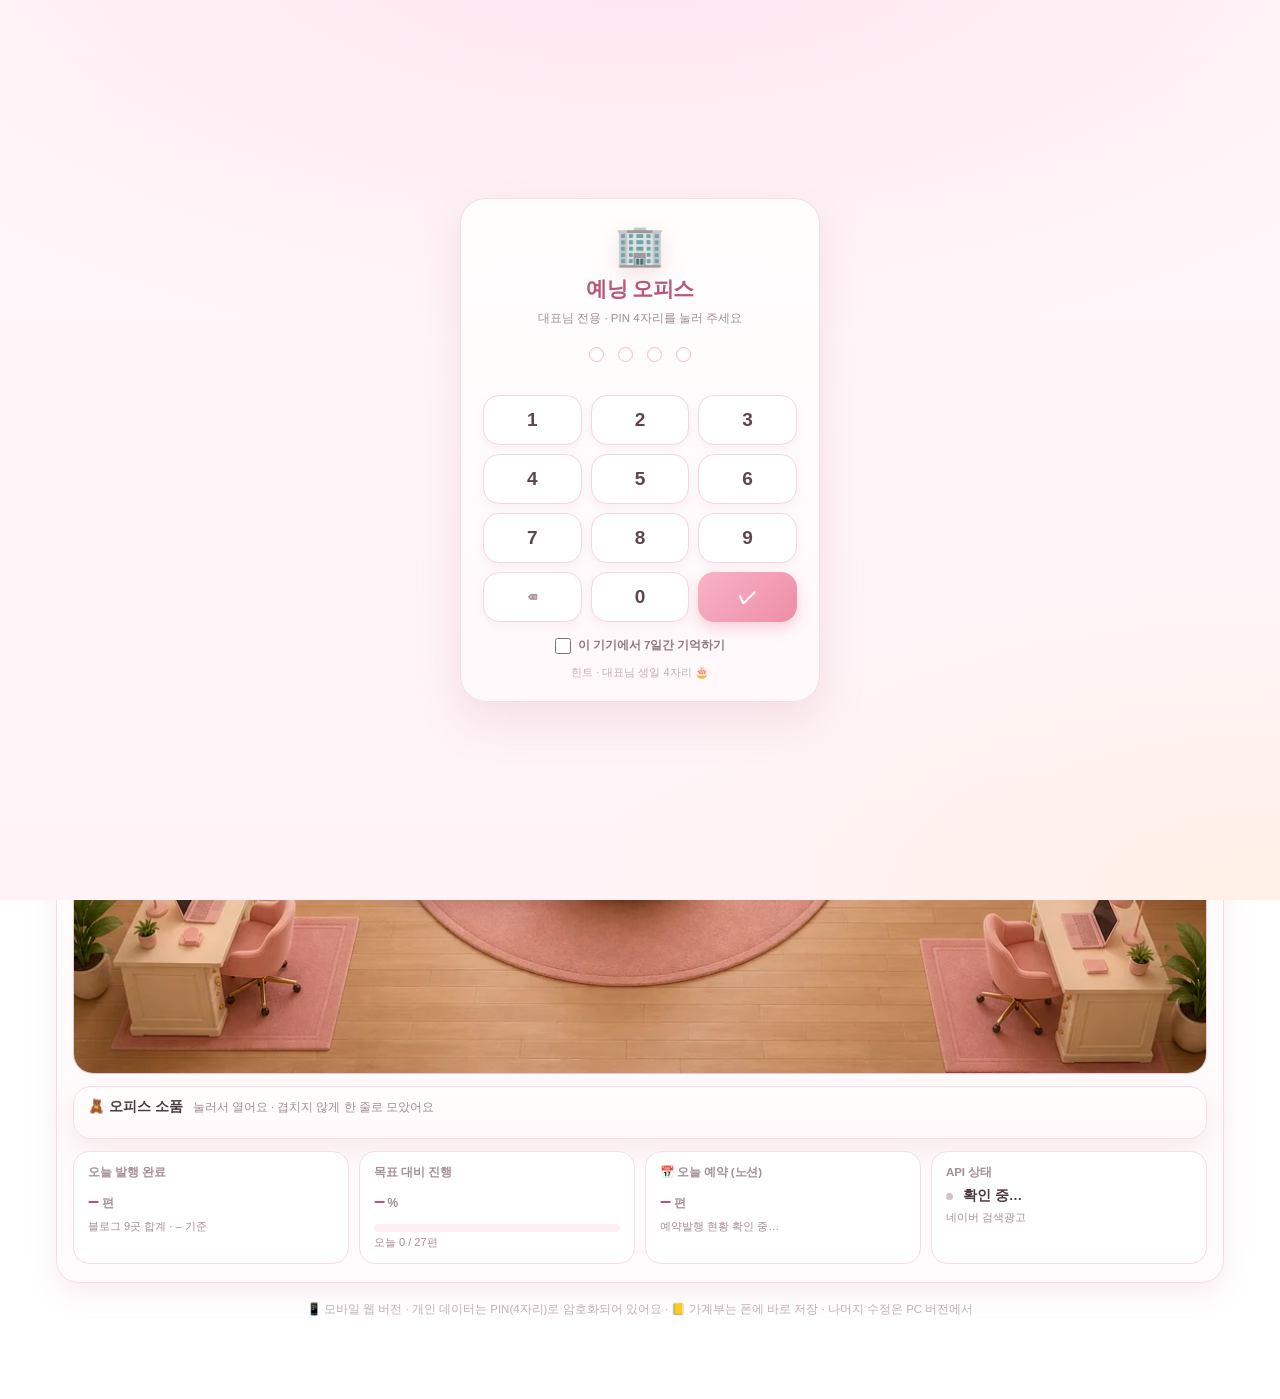
==== index.html @ 37fd0c31 "chore: 모바일 오피스 스냅샷 11-27 00:16" ====
<!DOCTYPE html>
<html lang="ko">
<head>
<meta charset="utf-8">
<title>📱 예닝 오피스 · 모바일</title>
<meta name="viewport" content="width=device-width, initial-scale=1, viewport-fit=cover">
<meta name="theme-color" content="#ffe6ee">
<meta name="apple-mobile-web-app-capable" content="yes">
<meta name="apple-mobile-web-app-status-bar-style" content="default">
<meta name="apple-mobile-web-app-title" content="예닝 오피스">
<meta name="description" content="예닝님 전용 모바일 오피스 — PIN 잠금"><meta name="robots" content="noindex, nofollow, noarchive">
<style>
  :root{
    --bg:#fff7f9; --bg2:#ffeef3; --card:#fffdfc; --line:#f5dde4;
    --txt:#4b3a40; --dim:#a58e96; --pink:#f0a1b6; --pink2:#e488a1;
    --pink-soft:#ffe6ee; --pink-line:#f3c6d3;
    --gold:#efb63c; --gold-bg:#fff6dd; --gold-line:#f6e0a8;
    --green:#63b98d; --amber:#e9a83c; --shadow:0 10px 28px rgba(206,142,161,.16);
  }
  *{box-sizing:border-box}
  body{margin:0;color:var(--txt);font-size:14px;line-height:1.55;
       background:
         radial-gradient(1000px 460px at 12% -10%, #ffe3ec 0%, rgba(255,227,236,0) 60%),
         radial-gradient(900px 420px at 92% 0%, #fff0e4 0%, rgba(255,240,228,0) 62%),
         linear-gradient(180deg,#fff8fa 0%, #fff4f7 100%);
       background-attachment:fixed;
       font-family:"Malgun Gothic","맑은 고딕","Apple SD Gothic Neo",-apple-system,"Segoe UI",sans-serif}
  .wrap{max-width:1200px;margin:0 auto;padding:22px 16px 80px}

  /* ---------- 헤더 ---------- */
  .hero{display:flex;flex-wrap:wrap;gap:14px;align-items:flex-end;justify-content:space-between;
        margin:6px 2px 18px}
  .hero h1{margin:0;font-size:23px;letter-spacing:-.5px;line-height:1.3}
  .hero h1 .amp{color:var(--pink2);font-weight:400;padding:0 2px}
  .hero p{margin:5px 0 0;color:var(--dim);font-size:12.5px}
  .hero-side{display:flex;align-items:center;gap:8px}
  .clock{font-variant-numeric:tabular-nums;font-size:12.5px;color:var(--dim);
         background:#fff;border:1px solid var(--line);border-radius:20px;padding:6px 12px}

  /* ---------- 패널 ---------- */
  .panel{background:linear-gradient(180deg,#fffefd,#fffafb);border:1px solid var(--line);
         border-radius:22px;padding:16px 16px 18px;margin-bottom:16px;box-shadow:var(--shadow)}
  .phead{display:flex;flex-wrap:wrap;gap:8px 12px;align-items:baseline;margin:0 2px 12px}
  .phead h2{margin:0;font-size:17px;letter-spacing:-.3px}
  .phead .hint{color:var(--dim);font-size:12px}

  /* ---------- 오피스 스테이지 ---------- */
  .stage{position:relative;border-radius:20px;overflow:hidden;border:1px solid var(--pink-line);
         box-shadow:inset 0 0 0 1px rgba(255,255,255,.6)}
  .stage img{display:block;width:100%;height:auto}
  /* ---------- 🛋️ 라운지 확장 (v2.5) — 소파 옆 보조 소파(2인) ---------- */
  /*   배경 이미지의 분홍 소파와 같은 톤(블러시 핑크)으로 그려서 '한 세트'처럼 보이게 합니다. */
  .stage .loungeaux{position:absolute;left:36.6%;top:70.2%;width:18.4%;height:11.4%;
    transform:translate(-50%,-50%);pointer-events:none;z-index:2;
    border-radius:26% 26% 20% 20%/24% 24% 18% 18%;
    border:1px solid rgba(198,128,134,.55);
    background:linear-gradient(180deg,#FFF3F1 0%,#FBDCDA 40%,#F0B9BA 78%,#E2A0A3 100%);
    box-shadow:0 14px 20px rgba(120,66,74,.34), 0 3px 0 rgba(255,255,255,.55) inset,
               inset 0 -6px 12px rgba(190,120,128,.25)}
  .stage .loungeaux:before{content:"";position:absolute;left:-1%;right:-1%;top:-9%;height:56%;
    border-radius:50% 50% 22% 22%/64% 64% 26% 26%;
    border:1px solid rgba(198,128,134,.5);
    background:linear-gradient(180deg,#FFF6F4 0%,#FCDEDC 55%,#F3C0C1 100%);
    box-shadow:0 5px 10px rgba(120,66,74,.18), inset 0 5px 9px rgba(255,255,255,.75)}
  .stage .loungeaux:after{content:"";position:absolute;left:2%;right:2%;bottom:-2%;height:40%;
    border-radius:9px 9px 40% 40%/7px 7px 30% 30%;
    background:linear-gradient(180deg,#F7CFCD 0%,#E3A0A3 100%);
    box-shadow:inset 0 4px 8px rgba(120,66,74,.18), inset 0 -5px 9px rgba(120,66,74,.22)}
  .stage .loungeaux b{position:absolute;width:31%;height:30%;top:47%;
    border-radius:36% 36% 24% 24%/44% 44% 28% 28%;
    background:linear-gradient(155deg,#FCE3E1 0%,#F1BEBF 100%);
    border:1px solid rgba(198,128,134,.45);
    box-shadow:0 3px 6px rgba(120,66,74,.24), inset 0 2px 4px rgba(255,255,255,.7)}
  .stage .loungeaux b:nth-child(1){left:6%}
  .stage .loungeaux b:nth-child(2){left:34.5%}
  .stage .loungeaux b:nth-child(3){left:63%}

  /* ---------- ⚾ 스포츠 데스크 소품 (v2.3 — 스포브리핑) : 라운지 앞 바닥의 네이비 매트 ---------- */
  .stage img.sportmat{position:absolute;left:35%;top:89.5%;width:128px;height:auto;
            transform:translate(-50%,-50%);pointer-events:none;z-index:2;
            filter:drop-shadow(0 4px 7px rgba(120,90,100,.24))}
  .desk{position:absolute;transform:translate(-50%,-50%);width:208px;
        display:flex;gap:7px;align-items:center;
        background:rgba(255,253,252,.94);border:1px solid #f0bfce;border-radius:14px;
        padding:6px 9px;cursor:pointer;text-align:left;
        box-shadow:0 6px 16px rgba(198,136,155,.22);
        transition:transform .16s ease, box-shadow .16s ease, background .16s ease}
  .desk:hover{transform:translate(-50%,-50%) translateY(-3px);background:#fffafc;
              box-shadow:0 12px 24px rgba(198,136,155,.32);z-index:9}
  .desk:active{transform:translate(-50%,-50%) translateY(-1px) scale(.99)}
  .desk .av{width:32px;height:32px;flex:0 0 32px;border-radius:50%;
            background:var(--c,#f7b7c9);display:flex;align-items:center;justify-content:center;
            font-size:16px;box-shadow:inset 0 -2px 5px rgba(0,0,0,.06)}
  .desk .info{min-width:0;flex:1}
  .desk .nm{display:flex;align-items:center;gap:6px;font-size:12px;font-weight:800;
            letter-spacing:-.2px;white-space:nowrap}
  .desk .cnt{margin-left:auto;font-size:10.5px;font-weight:800;color:#c4587a;
             background:var(--pink-soft);border:1px solid #f6cbd8;border-radius:20px;
             padding:1px 7px;white-space:nowrap}
  .desk .cnt.zero{color:#b09aa2;background:#fbf4f6;border-color:#f0e2e7}
  .desk .cnt.sched{display:block;width:fit-content;max-width:100%;margin:2px 0 0;
                   font-size:9.5px;padding:1px 6px;overflow:hidden;text-overflow:ellipsis}
  .desk .cnt.sched.bad{color:#b13a3a;background:#fdeeee;border-color:#f3c5c0}
  .desk .role{font-size:10.5px;color:var(--dim);white-space:nowrap;overflow:hidden;
              text-overflow:ellipsis}
  .desk .latest{font-size:10px;color:#8a747c;margin-top:1px;white-space:nowrap;
                overflow:hidden;text-overflow:ellipsis;max-width:100%}
  .stage .desk .role{display:none}
  .stage .desk:not(.ceo)::after{content:"";position:absolute;left:50%;bottom:-5px;margin-left:-5px;
        width:10px;height:10px;background:rgba(255,253,252,.94);
        border-right:1px solid #f0bfce;border-bottom:1px solid #f0bfce;
        transform:rotate(45deg);border-bottom-right-radius:2px}
  .desk .latest b{color:#c4587a;font-weight:700}
  .desk.ceo{width:252px;background:linear-gradient(135deg,#fff9f5,#ffe6ef);
            border-color:#eeadc2;box-shadow:0 10px 24px rgba(198,136,155,.32)}
  .desk.ceo .nm{font-size:13px}
  .stage .desk.ceo .role{display:block;font-size:10px}
  .bubble{position:relative;margin-top:4px;background:#fff;border:1px solid #f3c3d2;
          border-radius:12px;padding:5px 9px;font-size:11px;color:#b9577a;font-weight:700;
          display:inline-block;max-width:100%;line-height:1.35}
  .bubble:before{content:"";position:absolute;left:16px;top:-6px;width:9px;height:9px;
                 background:#fff;border-left:1px solid #f3c3d2;border-top:1px solid #f3c3d2;
                 transform:rotate(45deg)}
  .dot{display:inline-block;width:7px;height:7px;border-radius:50%;background:var(--green);
       margin-right:4px;vertical-align:1px}
  .dot.warn{background:var(--amber)}
  .dot.off{background:#d6c2c9}

  /* ---------- 현황판 ---------- */
  .board{display:grid;grid-template-columns:repeat(4,minmax(0,1fr));gap:10px;margin-top:12px}
  .stat{background:#fff;border:1px solid var(--line);border-radius:16px;padding:12px 14px}
  .stat .sv b.bad{color:#b13a3a}
  .sbadge{display:inline-block;margin-left:6px;font-size:10px;font-weight:800;color:#8a747c;
          background:#f8f4f6;border:1px solid #eee2e8;border-radius:20px;padding:0 6px}
  .sbadge.ok{color:#3f7d55;background:#f0f8f2;border-color:#cfe9d6}
  .sbadge.bad{color:#b13a3a;background:#fdeeee;border-color:#f3c5c0}
  .smiss{font-size:10.5px;color:#b13a3a;margin-top:1px}
  .sl{font-size:11.5px;color:var(--dim);font-weight:700;letter-spacing:-.1px}
  .sv{margin-top:3px;font-size:20px;font-weight:900;letter-spacing:-.6px;color:#b9577a}
  .sv small{font-size:12px;font-weight:700;color:var(--dim);margin-left:3px}
  .sd{font-size:11px;color:var(--dim);margin-top:2px}
  .bar{height:8px;border-radius:20px;background:#fdeef3;overflow:hidden;margin-top:8px}
  .bar i{display:block;height:100%;width:0;border-radius:20px;
         background:linear-gradient(90deg,#f7b3c6,#ef8fa9);transition:width .5s ease}
  .apirow{display:flex;align-items:center;gap:6px;font-size:13.5px;font-weight:800;
          color:#4b3a40;margin-top:4px}

  /* ---------- 모바일 카드 리스트 ---------- */
  .desk-list{display:none;gap:8px;margin-top:10px}
  .desk-list .desk{position:static;transform:none;width:auto;box-shadow:0 4px 12px rgba(198,136,155,.14)}
  .desk-list .desk:hover{transform:translateY(-2px)}

  /* ---------- 채굴기 ---------- */
  label.f{display:block;font-size:12px;color:#8d7780;margin:0 0 6px;font-weight:700}
  textarea,input[type=text],input[type=number],input[type=date],input[type=datetime-local],select{
    width:100%;background:#fffdfc;color:var(--txt);border:1px solid var(--line);
    border-radius:11px;padding:10px 11px;font-family:inherit;font-size:14px;outline:none}
  textarea{min-height:78px;resize:vertical;line-height:1.6}
  textarea:focus,input:focus,select:focus{border-color:var(--pink);box-shadow:0 0 0 3px #ffe8ef}
  .seedsbox{background:#fff;border:1px solid var(--line);border-radius:18px;padding:14px}
  .opts{display:flex;flex-wrap:wrap;gap:12px;margin-top:12px}
  .opts>div{flex:1 1 150px;min-width:140px}
  .btn{border:1px solid var(--line);border-radius:11px;padding:10px 15px;font-family:inherit;
       font-size:13px;font-weight:800;cursor:pointer;background:#fff;color:#7d6770;
       transition:.15s}
  .btn:hover{background:#fff4f8;border-color:var(--pink-line);color:#b9577a}
  .btn:disabled{opacity:.5;cursor:default}
  .btn.main{background:linear-gradient(135deg,#f8b3c6,#ee8da8);color:#fff;
            border:0;padding:12px 18px;font-size:14px;box-shadow:0 6px 14px rgba(238,141,168,.35)}
  .btn.main:hover{filter:brightness(1.04);color:#fff}
  .btn.small{padding:7px 11px;font-size:12px}
  .btn.claude{background:#f6f1ff;border-color:#e3d5fb;color:#7b5fb0}
  .btn.claude:hover{background:#efe7ff;border-color:#cbb3f3;color:#6a49a6}
  .chips{display:flex;flex-wrap:wrap;gap:7px;margin-top:10px}
  .chip{background:#fff;border:1px solid var(--line);border-radius:20px;padding:5px 11px;
        font-size:12px;color:#957f88;cursor:pointer}
  .chip:hover{border-color:var(--pink);color:#c4587a;background:#fff6fa}
  .status{margin:12px 2px;font-size:13px;color:#8d7780;min-height:20px}
  .status b{color:#c4587a}
  .toolbar{display:flex;flex-wrap:wrap;gap:8px;align-items:center;margin-bottom:10px}
  .toolbar .grow{flex:1 1 180px;min-width:140px}
  .tablebox{background:#fff;border:1px solid var(--line);border-radius:16px;overflow:auto;
            max-height:64vh}
  table{border-collapse:collapse;width:100%;font-size:13px}
  thead th{position:sticky;top:0;background:#fff1f5;color:#8a6b76;font-weight:800;
           padding:10px 8px;border-bottom:1px solid var(--line);cursor:pointer;
           white-space:nowrap;text-align:right;font-size:12.5px;user-select:none;z-index:2}
  thead th:first-child,thead>tr>th.l{text-align:left}
  thead th:hover{color:#c4587a}
  thead th .ar{color:var(--pink2);font-size:10px}
  tbody td{padding:8px;border-bottom:1px solid #fbeef2;text-align:right;white-space:nowrap;
           font-variant-numeric:tabular-nums}
  tbody td.kw{text-align:left;font-weight:800;max-width:230px;overflow:hidden;
              text-overflow:ellipsis}
  tbody td.c{text-align:center}
  tbody tr:hover td{background:#fff7fa}
  tr.gold td{background:var(--gold-bg)}
  tr.gold:hover td{background:#fdf0cd}
  tr.check td{background:#fffaf0}
  .badge{display:inline-block;padding:2px 8px;border-radius:20px;font-size:11.5px;font-weight:800}
  .b-gold{background:#fbe6ab;color:#8a6410}
  .b-chk{background:#fdeac4;color:#96651a}
  .b-none{color:#cbb6be}
  .comp-낮음{color:#4d9e78;font-weight:700} .comp-중간{color:#c99a2e;font-weight:700}
  .comp-높음{color:#d96a7f;font-weight:700}
  .muted{color:#c8b3ba}
  .copybox{margin-top:14px}
  .copybox textarea{min-height:120px;font-family:Consolas,"D2Coding",monospace;font-size:13px}
  .note{color:var(--dim);font-size:11.5px;line-height:1.7;margin-top:8px}
  .note b.g{color:#b98a10}
  .toast{position:fixed;left:50%;transform:translateX(-50%);bottom:26px;background:#fff;
         border:1px solid var(--pink-line);color:#b9577a;padding:11px 18px;border-radius:24px;
         font-size:13px;font-weight:700;opacity:0;transition:.25s;pointer-events:none;z-index:99;
         box-shadow:0 8px 20px rgba(198,136,155,.28)}
  .toast.on{opacity:1}
  .foot{text-align:center;color:#c3aeb6;font-size:11.5px;margin-top:18px}

  /* ---------- 팀장님 산책 캐릭터 ---------- */
  /* 카드가 캐릭터보다 위에 떠서 늘 읽히도록 (v2.3 — 팀장 9명이라 캐릭터가 카드를 자주 지나감) */
  .stage .desk{border-left:4px solid var(--c,#f2c8d5);z-index:6}
  .stage .desk .av{display:none}
  .stage .desk.ceo .av{display:flex}
  .walkers{position:absolute;inset:0;pointer-events:none}
  .walker{position:absolute;transform:translate(-50%,-97%);pointer-events:auto;cursor:pointer;
          transition:left 4s cubic-bezier(.42,.02,.58,1), top 4s cubic-bezier(.42,.02,.58,1);
          will-change:left,top;z-index:3}
  .walker .bod{position:relative;width:58px;height:72px;border-radius:0;background:none;
               box-shadow:none;display:flex;align-items:flex-end;justify-content:center;
               font-size:17px;transition:transform .18s ease}
  .walker .bod img{display:block;height:100%;width:auto;max-width:112px;
                   filter:drop-shadow(0 3px 4px rgba(160,110,130,.30))}
  .walker::before{content:"";position:absolute;left:50%;top:75px;width:32px;height:8px;
                  border-radius:50%;background:rgba(120,90,100,.16);transform:translateX(-50%);
                  filter:blur(.6px)}
  @keyframes walkbob{from{transform:translateY(0)}to{transform:translateY(-4px)}}
  .walker.walking .bod{animation:walkbob .34s ease-in-out infinite alternate}
  .walker:hover .bod{transform:translateY(-2px) scale(1.06)}
  .walker:hover .bod img{filter:drop-shadow(0 6px 10px rgba(160,110,130,.45)) brightness(1.03)}
  .walker .wtag{position:absolute;left:50%;top:-11px;transform:translateX(-50%);white-space:nowrap;
                font-size:9.5px;font-weight:800;color:#9a6d7c;background:rgba(255,255,255,.92);
                border:1px solid #f2d2dc;border-radius:20px;padding:0 6px;opacity:0;transition:opacity .18s}
  .walker:hover .wtag{opacity:1}
  .walker .wbubble{position:absolute;left:50%;bottom:84px;transform:translateX(-50%) scale(.85);
                   white-space:nowrap;background:#fff;border:1px solid #f3c3d2;border-radius:10px;
                   padding:3px 8px;font-size:10px;font-weight:800;color:#b9577a;opacity:0;
                   transition:.18s;pointer-events:none;box-shadow:0 4px 10px rgba(198,136,155,.2)}
  .walker .wbubble.on{opacity:1;transform:translateX(-50%) scale(1)}
  /* ---------- 예닝 대표님 & 피콜로 비서 ---------- */
  .royals{position:absolute;inset:0;pointer-events:none;z-index:4}
  .royal{position:absolute;transform:translate(-50%,-97%);pointer-events:auto;cursor:pointer;
         transition:left 4.5s cubic-bezier(.42,.02,.58,1), top 4.5s cubic-bezier(.42,.02,.58,1);
         will-change:left,top;z-index:4}
  .royal .bod{position:relative;width:74px;height:104px;display:flex;align-items:flex-end;
              justify-content:center;transition:transform .18s ease}
  .royal .bod img{display:block;height:100%;width:auto;max-width:126px;
                  filter:drop-shadow(0 4px 6px rgba(160,110,130,.32))}
  .royal.emp .bod{height:112px;animation:royalbob 2.8s ease-in-out infinite alternate}
  .royal.puppy .bod{height:96px}
  .royal::before{content:"";position:absolute;left:50%;top:99px;width:38px;height:9px;
                 border-radius:50%;background:rgba(120,90,100,.15);transform:translateX(-50%);
                 filter:blur(.7px)}
  .royal.emp::before{top:107px;width:44px}
  .royal.puppy::before{top:91px;width:36px}
  /* 🐾 연탄이 — 까만 털에 가슴만 하얀 말티푸 (대표님 반려견 마스코트) */
  .royal.pet .bod{height:78px}
  .royal.pet::before{top:74px;width:30px;height:8px}
  .royal.pet .rbubble{bottom:94px}
  .royal.pet .wtag{top:-12px;color:#5f4a52}
  .royal.pet.happy .bod{animation:petwag .42s ease-in-out 3}
  .royal.pet.happy .bod img{filter:drop-shadow(0 6px 10px rgba(160,110,130,.45)) brightness(1.04)}
  .royal.pet.walking .bod{animation:waddle .3s ease-in-out infinite}
  @keyframes petwag{0%,100%{transform:rotate(0) translateY(0)}
                    25%{transform:rotate(-7deg) translateY(-4px)}
                    60%{transform:rotate(6deg) translateY(-2px)}
                    85%{transform:rotate(-3deg) translateY(-1px)}}
  .royal.pet .pfx{position:absolute;left:50%;top:-22px;transform:translateX(-50%) scale(.7);
                  font-size:14px;opacity:0;pointer-events:none;transition:.2s}
  .royal.pet.happy .pfx{opacity:1;transform:translateX(-50%) scale(1) translateY(-4px)}
  @keyframes royalbob{from{transform:translateY(0)}to{transform:translateY(-3px)}}
  .royal.walking .bod{animation:walkbob .34s ease-in-out infinite alternate}
  .royal:hover .bod{transform:translateY(-2px) scale(1.05)}
  .royal:hover .bod img{filter:drop-shadow(0 7px 11px rgba(160,110,130,.45)) brightness(1.03)}
  .royal .wtag{position:absolute;left:50%;top:-13px;transform:translateX(-50%);white-space:nowrap;
               font-size:9.5px;font-weight:800;color:#9a6d7c;background:rgba(255,255,255,.94);
               border:1px solid #f2d2dc;border-radius:20px;padding:0 7px;opacity:0;transition:opacity .18s}
  .royal:hover .wtag{opacity:1}
  .royal .rbubble{position:absolute;left:50%;bottom:118px;transform:translateX(-50%) scale(.85);
                  white-space:nowrap;background:#fff;border:1px solid #f3c3d2;border-radius:10px;
                  padding:3px 9px;font-size:10.5px;font-weight:800;color:#b9577a;opacity:0;
                  transition:.18s;pointer-events:none;box-shadow:0 4px 10px rgba(198,136,155,.2)}
  .royal .rbubble.on{opacity:1;transform:translateX(-50%) scale(1)}

  /* ---------- 상단 뮈: ⏰ 마감 임박 · 🎯 애드포스트 D-day · 3포 게이지 ---------- */
  .topstrips{display:flex;gap:8px;flex-wrap:wrap;margin:0 2px 12px}
  .tstrip{display:inline-flex;align-items:center;gap:7px;border:1px solid var(--line);
          background:#fffdfc;border-radius:14px;padding:8px 12px;font-family:inherit;font-size:12.5px;
          font-weight:800;color:#7d6770;cursor:pointer;text-decoration:none;
          box-shadow:0 3px 10px rgba(206,142,161,.10);transition:.15s;max-width:100%}
  .tstrip:hover{border-color:var(--pink-line);background:#fff6fa;color:#b9577a}
  .tstrip .em{font-size:14px}
  .tstrip .tx{overflow:hidden;text-overflow:ellipsis;white-space:nowrap;max-width:70vw}
  .tstrip .tx b{color:#d9497a;font-variant-numeric:tabular-nums}
  .tstrip.due{background:linear-gradient(135deg,#fff4f6,#ffe9f0);border-color:#f4bfd0}
  .tstrip.due.zero{background:#fffdfc;border-color:var(--line);color:#a795a0}
  .tstrip.goal .gbar{display:inline-block;width:96px;height:8px;border-radius:20px;background:#fdeef3;
                     overflow:hidden;flex:0 0 96px}
  .tstrip.goal .gbar i{display:block;height:100%;background:linear-gradient(90deg,#f8b3c6,#ee8da8);
                       transition:width .5s ease}
  .tstrip.goal .gm{font-variant-numeric:tabular-nums;color:#b9577a;font-weight:900}
  .tstrip .dd{font-weight:900;color:#fff;background:linear-gradient(135deg,#ef6f9b,#d9497a);
              border-radius:20px;padding:2px 8px;font-size:11.5px}
  .tstrip .dd.done{background:linear-gradient(135deg,#8fd0aa,#5cae7f)}

  /* ---------- 🧑‍💼 밤티(품질관리석) · 클티(안내데스크) ---------- */
  .crew{position:absolute;inset:0;pointer-events:none;z-index:4}
  .qcseat{position:absolute;left:37.5%;top:26.5%;transform:translate(-50%,-50%);
          pointer-events:auto;cursor:pointer;z-index:4;text-align:center}
  .qcseat .chr{position:relative;width:86px;height:112px;display:flex;align-items:flex-end;
                justify-content:center;transition:transform .18s ease}
  .qcseat .chr img{display:block;height:100%;width:auto;max-width:140px;
                    filter:drop-shadow(0 4px 6px rgba(160,110,130,.30))}
  .qcseat:hover .chr{transform:translateY(-2px) scale(1.05)}
  .qcseat .qcdesk{position:absolute;left:50%;bottom:-4px;transform:translateX(-50%);
                  width:96px;height:30px;border-radius:8px;
                  background:linear-gradient(180deg,#fdf3ec,#f3dfd2);border:1px solid #e8c9b8;
                  box-shadow:0 5px 10px rgba(160,110,130,.18)}
  .qcseat .qcdesk:before{content:"";position:absolute;left:8px;top:6px;width:34px;height:17px;
                         border-radius:3px;background:#fff;border:1px solid #dcc3b6;
                         box-shadow:inset 0 0 0 2px #f6ece6}
  .qcseat .qcdesk:after{content:"QC";position:absolute;right:8px;top:7px;font-size:9px;
                        font-weight:900;color:#b98a72;letter-spacing:.5px}
  .qcseat .qtag{position:absolute;left:50%;top:-16px;transform:translateX(-50%);white-space:nowrap;
                font-size:9.5px;font-weight:800;color:#9a6d7c;background:rgba(255,255,255,.94);
                border:1px solid #f2d2dc;border-radius:20px;padding:0 7px;opacity:0;transition:opacity .18s}
  .qcseat:hover .qtag{opacity:1}
  .qcseat .qbub{position:absolute;left:50%;bottom:132px;transform:translateX(-50%) scale(.85);
                white-space:nowrap;background:#fff;border:1px solid #f3c3d2;border-radius:10px;
                padding:3px 9px;font-size:10.5px;font-weight:800;color:#b9577a;opacity:0;
                transition:.18s;pointer-events:none;box-shadow:0 4px 10px rgba(198,136,155,.2)}
  .qcseat .qbub.on{opacity:1;transform:translateX(-50%) scale(1)}

  .reception{position:absolute;left:50%;top:94.0%;transform:translate(-50%,-50%);
             pointer-events:none;z-index:6;text-align:center}
  .reception .rdsk{position:relative;width:148px;height:46px;margin:0 auto;
                   border-radius:10px 10px 14px 14px;pointer-events:auto;cursor:pointer;
                   background:linear-gradient(180deg,#fff5ef,#f2dccd);border:1px solid #e5c3b1;
                   box-shadow:0 10px 18px rgba(150,110,120,.24)}
  .reception .rdsk:before{content:"";position:absolute;left:0;right:0;top:0;height:12px;
                          border-radius:10px 10px 0 0;background:linear-gradient(180deg,#ffe9dd,#f6d3c0);
                          border-bottom:1px solid #e8c9b8}
  .reception .rsign{position:absolute;left:50%;top:-19px;transform:translateX(-50%);
                    white-space:nowrap;font-size:10px;font-weight:900;color:#a8562b;
                    background:linear-gradient(135deg,#fff7e6,#ffe9c9);border:1px solid #f0cf9a;
                    border-radius:8px;padding:1px 9px;box-shadow:0 3px 8px rgba(200,150,80,.22);
                    letter-spacing:.5px}
  .reception .rbox{position:absolute;left:14px;bottom:10px;width:30px;height:16px;border-radius:3px;
                   background:#fff;border:1px solid #e0c2ae}
  .reception .rbox.b2{left:auto;right:14px;width:38px}
  .reception .keulti{position:absolute;left:50%;bottom:42px;transform:translateX(-50%);
                     width:92px;height:116px;pointer-events:auto;cursor:pointer;z-index:7}
  .reception .keulti img{display:block;height:100%;width:auto;max-width:150px;margin:0 auto;
                          filter:drop-shadow(0 4px 6px rgba(160,110,130,.30));
                          transition:transform .2s ease}
  .reception .keulti:hover img{transform:translateY(-2px) scale(1.04)}
  .reception .ktag{position:absolute;left:50%;bottom:152px;transform:translateX(-50%);white-space:nowrap;
                    font-size:9.5px;font-weight:800;color:#9a6d7c;background:rgba(255,255,255,.94);
                    border:1px solid #f2d2dc;border-radius:20px;padding:0 7px;opacity:0;transition:.18s}
  .reception:hover .ktag{opacity:1}
  .reception .kbub{position:absolute;left:50%;bottom:162px;transform:translateX(-50%) scale(.85);
                   white-space:nowrap;background:#fff;border:1px solid #f3c3d2;border-radius:10px;
                   padding:3px 10px;font-size:10.5px;font-weight:800;color:#b9577a;opacity:0;
                   transition:.2s;pointer-events:none;box-shadow:0 4px 10px rgba(198,136,155,.22);z-index:8}
  .reception .kbub.on{opacity:1;transform:translateX(-50%) scale(1)}
  .reception.st-urgent .kbub{background:#fff2f4;border-color:#f2a9b8;color:#c92f4e}
  .reception.st-urgent .keulti img{animation:klflash .85s ease-in-out infinite alternate}
  .reception.st-urgent .rdsk{box-shadow:0 0 0 3px rgba(240,140,110,.22),0 10px 18px rgba(150,110,120,.24)}
  @keyframes klflash{from{filter:drop-shadow(0 4px 6px rgba(160,110,130,.30)) brightness(1)}
                     to{filter:drop-shadow(0 0 12px rgba(240,140,90,.75)) brightness(1.07)}}
  .reception.st-free .keulti img{animation:kfsway 3s ease-in-out infinite alternate}
  @keyframes kfsway{from{transform:rotate(-1.6deg)}to{transform:rotate(1.6deg)}}
  .reception.st-free .kbub{background:#fffdf3;border-color:#f0dfae;color:#a8752a}
  .reception .kfx{position:absolute;left:50%;top:22px;transform:translateX(-50%);font-size:14px;opacity:0;pointer-events:none}
  .reception.st-free .kfx{opacity:1;animation:kfsteam 2.2s ease-in-out infinite}
  @keyframes kfsteam{0%{transform:translate(-50%,4px);opacity:0}40%{opacity:.9}100%{transform:translate(-50%,-8px);opacity:0}}

  /* ---------- 팀장 책상 · 이미지 방 버튼 (🎨 / 🖼️ / 📋) ---------- */
  .desk .dlinks{position:absolute;right:5px;top:4px;display:flex;gap:3px;opacity:.68;transition:.15s}
  .desk:hover .dlinks{opacity:1}
  .desk .dlink{display:inline-flex;align-items:center;justify-content:center;width:20px;height:20px;
               border-radius:7px;font-size:11px;text-decoration:none;line-height:1;
               background:#fff5f8;border:1px solid #f3d3de;color:#b9577a}
  .desk .dlink:hover{background:#ffe7ef;border-color:#eeb7c9;transform:translateY(-1px)}
  .desk-list .dlinks{position:static;opacity:1;margin-left:auto}
  .desk-list .desk{flex-wrap:wrap}

  /* ---------- ⚙️ 링크/방 설정 모달 ---------- */
  .rset .rdef{background:#fff9f3;border:1px dashed #f0ddc4;border-radius:14px;padding:10px 12px}
  .rset .rdef label{display:block;font-size:11.5px;font-weight:800;color:#a9869a;margin:0 0 4px}
  .rset .rrow{background:#fff;border:1px solid #f6dbe3;border-radius:14px;padding:9px 11px;
              box-shadow:0 3px 10px rgba(206,142,161,.07)}
  .rset .rhead{display:flex;align-items:center;gap:6px;font-weight:900;font-size:12.5px;color:#b9577a;
               margin-bottom:6px}
  .rset .rhead small{font-weight:700;color:#b09aa2;font-size:11px}
  .rset .rgrid{display:grid;grid-template-columns:1fr 1fr;gap:7px}
  .rset .rf label{display:block;font-size:10.5px;font-weight:800;color:#a9869a;margin-bottom:2px}
  .rset .rf input{width:100%;font-size:11.5px;padding:6px 8px;border-radius:9px}
  @media (max-width:700px){ .rset .rgrid{grid-template-columns:1fr} }

  /* ---------- 📚 클티 패널 / 📋 밤티 패널 ---------- */
  .speech .ksec{margin:10px 0 5px;font-size:12px;font-weight:900;color:#a9869a;
                display:flex;gap:6px;align-items:baseline}
  .speech .ksec b{font-size:13px;color:#8a5b6c}
  .speech .ksec .sp{margin-left:auto;font-size:10.5px;color:#b09aa2;font-weight:700}
  .speech .kchips{display:flex;flex-wrap:wrap;gap:5px;margin:2px 0 4px}
  .speech .kchip{font-size:11px;font-weight:800;border-radius:20px;padding:2px 9px;
                 background:#f7f4f6;color:#a795a0;border:1px solid #e9e2e7;white-space:nowrap}
  .speech .kchip.bad{background:#fdeeee;color:#b13a3a;border-color:#f3c5c0}
  .speech .kchip.warn{background:#fff6e6;color:#b67b17;border-color:#f3ddb0}
  .speech .kchip.ok{background:#f2fbf4;color:#3f8c5c;border-color:#cfe9d6}
  .speech .kurgent{background:linear-gradient(135deg,#fff1f2,#ffe4ea);border:1px solid #f2b6c3;
                   border-radius:12px;padding:8px 10px;font-size:12.5px;font-weight:800;color:#c92f4e;
                   line-height:1.55;margin:4px 0 6px}
  .speech .khwrow{display:flex;align-items:flex-start;gap:7px;background:#fff;border:1px solid #f6dbe3;
                  border-left-width:4px;border-left-color:#e3d3d9;border-radius:12px;padding:7px 9px;
                  margin-bottom:6px}
  .speech .khwrow.urgent{border-left-color:#e0605c;background:#fffafb}
  .speech .khwrow.warn{border-left-color:#e9b949}
  .speech .khwrow .kt{flex:1;min-width:0}
  .speech .khwrow .kb{font-size:12px;font-weight:900;color:#8a5b6c;display:flex;gap:5px;align-items:center;flex-wrap:wrap}
  .speech .khwrow .kl{font-size:11.5px;color:#7d6770;line-height:1.55;margin-top:2px}
  .speech .khwrow .ki{font-size:11px;color:#b09aa2;line-height:1.5;margin-top:2px}
  .speech .kgo{display:inline-flex;align-items:center;gap:4px;border:1px solid #f3d3de;background:#fff6fa;
               color:#b9577a;border-radius:9px;padding:4px 8px;font-size:11px;font-weight:900;
               text-decoration:none;white-space:nowrap;cursor:pointer}
  .speech .kgo:hover{background:#ffe9f1;border-color:#eeb7c9}
  .speech .kgo.na{background:#f8f4f6;color:#a795a0;border-color:#e9e2e7}
  .speech .kgo.room{background:linear-gradient(135deg,#f8b3c6,#ee8da8);color:#fff;border:0}
  .speech .kgo.room:hover{filter:brightness(1.05);color:#fff}
  .speech .krooms{display:flex;flex-wrap:wrap;gap:5px}
  .speech .kroom{display:inline-flex;align-items:center;gap:4px;font-size:11px;font-weight:800;color:#8d7780;
                 background:#fffdfc;border:1px solid #f0e2e7;border-radius:10px;padding:3px 4px 3px 7px}
  .speech .kmat{display:flex;gap:6px;margin-top:4px}
  .speech .kmat textarea{min-height:46px;font-size:12px;border-radius:10px;flex:1;padding:7px 9px}
  .speech .kmats{margin-top:7px;display:flex;flex-direction:column;gap:4px}
  .speech .kmatrow{display:flex;align-items:flex-start;gap:6px;font-size:11.5px;color:#6f5b64;
                   background:#fff;border:1px solid #f7e6ec;border-radius:9px;padding:4px 7px;line-height:1.5}
  .speech .kmatrow .t{flex:1;min-width:0;word-break:break-all}
  .speech .kmatrow .x{border:0;background:transparent;color:#c3aeb6;cursor:pointer;font-size:12px;padding:0 2px}
  .speech .brow{background:#fff;border:1px solid #f6dbe3;border-left-width:4px;border-left-color:#e3d3d9;
                border-radius:12px;padding:7px 9px;margin-bottom:6px}
  .speech .brow.warn{border-left-color:#e9b949}
  .speech .brow .bh{font-size:12px;font-weight:900;color:#8a5b6c;display:flex;gap:6px;align-items:baseline;flex-wrap:wrap}
  .speech .brow .bt{font-size:11.5px;color:#6f5b64;margin-top:2px;line-height:1.5;word-break:break-all}
  .speech .brow .bc{font-size:11px;color:#9a8189;margin-top:3px;line-height:1.5}
  .speech .brow .bf{display:flex;flex-wrap:wrap;gap:4px;margin-top:4px}
  .speech .bflag{font-size:10px;font-weight:800;border-radius:20px;padding:1px 7px;
                  background:#fff6e6;color:#b67b17;border:1px solid #f3ddb0}
  .speech .bflag.info{background:#f7f4f6;color:#a795a0;border-color:#e9e2e7}
  .speech .bset{display:flex;gap:5px;margin-top:6px;flex-wrap:wrap;align-items:center}
  .speech .bset input{flex:1 1 190px;min-width:140px;font-size:11.5px;padding:6px 8px;border-radius:9px}

  /* ---------- ☕ 목표 달성 소파 휴식 모드 ---------- */
  .walker .resttag{position:absolute;left:50%;top:-27px;transform:translateX(-50%);white-space:nowrap;
                   font-size:9.5px;font-weight:900;color:#a8752a;
                   background:linear-gradient(135deg,#fff6e0,#ffe9bd);border:1px solid #f2d79a;
                   border-radius:20px;padding:0 7px;line-height:1.7;opacity:0;transition:opacity .25s;
                   pointer-events:none;box-shadow:0 3px 8px rgba(200,160,60,.22)}
  .walker.resting .resttag{opacity:1}
  .walker.resting .bod{animation:restsway 3.6s ease-in-out infinite alternate}
  .walker.resting:hover .bod{transform:none}
  .walker.resting:hover .wtag{opacity:0}
  @keyframes restsway{from{transform:rotate(-1.1deg)}to{transform:rotate(1.1deg)}}
  .phead .resttoggle{margin-left:auto;padding:6px 10px;font-size:11.5px}
  .resttoggle.on{background:linear-gradient(135deg,#ffe6b8,#ffd48a);border-color:#f0cf94;
                 color:#8a6410;box-shadow:0 4px 10px rgba(230,190,110,.3)}

  /* ---------- 팀장님 어제 성과 보고 ---------- */
  .speech .rep{margin-top:9px;background:#fff8fb;border:1px solid #f6dbe3;border-radius:14px;padding:10px 12px}
  .speech .rep.pending{background:#fdf6ff;border-style:dashed;color:#8d7780;font-size:12.5px;line-height:1.6}
  .speech .rephead{display:flex;align-items:baseline;gap:8px;font-weight:900;color:#b9577a;
                   font-size:13px;margin-bottom:8px}
  .speech .rephead small{font-weight:700;color:#b09aa2;font-size:11px}
  .speech .repgrid{display:grid;grid-template-columns:repeat(3,minmax(0,1fr));gap:8px;margin-bottom:8px}
  .speech .repgrid>div{background:#fff;border:1px solid #f7dee6;border-radius:11px;padding:7px 8px;
                       text-align:center}
  .speech .repgrid span{display:block;font-size:10.5px;color:#b09aa2;font-weight:800}
  .speech .repgrid b{font-size:16px;color:#d9497a;font-variant-numeric:tabular-nums}
  .speech .reprow{font-size:12.5px;color:#7d6770;line-height:1.65}
  .speech .reprow b{color:#c4587a}
  .speech .reprow .rlabel{display:inline-block;min-width:74px;color:#b09aa2;font-weight:800;font-size:11.5px}
  .speech .cacts{display:flex;gap:6px;margin-top:10px;flex-wrap:wrap}
  .speech .cacts button{border:1px solid var(--line);background:#fff;color:#8d7780;font-family:inherit;
                        font-size:11.5px;font-weight:800;padding:6px 10px;border-radius:10px;cursor:pointer}
  .speech .cacts button:hover{background:#fff4f8;color:#c4587a;border-color:var(--pink-line)}
  .speech .cacts button.go{background:linear-gradient(135deg,#f8b3c6,#ee8da8);color:#fff;border:0}

  /* ---------- 💰 수익 현황 ---------- */
  .revnote{background:#fff9f3;border:1px dashed #f0ddc4;border-radius:14px;padding:10px 12px;
           font-size:12.5px;color:#8d7780;line-height:1.7;margin-bottom:12px}
  .revnote b{color:#b07a22}
  .revnote code{background:#fff;border:1px solid #f3e2c9;border-radius:6px;padding:0 4px;font-size:11.5px}
  .revform{display:flex;flex-wrap:wrap;gap:10px;align-items:flex-end;background:#fff;
           border:1px solid var(--line);border-radius:16px;padding:12px;margin:12px 0}
  .revform>div{flex:1 1 130px;min-width:116px}
  .revform .revbtns{flex:0 0 auto;display:flex;gap:6px}
  .revtbl{background:#fff;border:1px solid var(--line);border-radius:16px;overflow:auto;max-height:56vh}
  .revtbl td{font-variant-numeric:tabular-nums}
  .revtbl td.l{text-align:left}
  .revtbl .rvs{font-size:11px;font-weight:800;border-radius:20px;padding:2px 8px;white-space:nowrap}
  .revtbl .rvs.m{background:#eef4ff;color:#5f7fb8;border:1px solid #dbe6fa}
  .revtbl .rvs.r{background:#e9f6ee;color:#4d9e78;border:1px solid #d3ecdd}
  .revtbl .rvx{border:1px solid var(--line);background:#fff;color:#8d7780;border-radius:9px;
               font-family:inherit;font-size:11.5px;font-weight:800;padding:4px 8px;cursor:pointer}
  .revtbl .rvx:hover{background:#fff4f8;color:#c4587a}
  .revtbl .rvacts{display:flex;gap:5px}
  .revsum{margin-top:16px}
  .revsumhead{font-size:13.5px;font-weight:900;color:#b9577a;margin:0 2px 8px}

  /* ---------- 📝 대표님 메모장 (수익 현황 옆) ---------- */
  .revgrid{display:grid;grid-template-columns:minmax(0,1.7fr) minmax(330px,1fr);gap:14px;align-items:start}
  .revgrid>.revcol{min-width:0}
  .memopanel{background:linear-gradient(180deg,#fffdfc,#fff7fa);border:1px solid var(--pink-line);
             border-radius:16px;padding:11px 11px 12px;display:flex;flex-direction:column;gap:8px;
             box-shadow:0 3px 10px rgba(206,142,161,.09);min-width:0}
  .memohead{display:flex;align-items:center;gap:7px}
  .memohead b{font-size:13.5px;font-weight:900;color:#b9577a;letter-spacing:-.2px}
  .memohead .memostate{margin-left:auto;font-size:10.5px;font-weight:800;color:#b09aa2;white-space:nowrap}
  .memohead .memostate.ok{color:#5f9e7b}
  .memohead .memostate.bad{color:#d1577a}
  .memoedit{display:flex;flex-direction:column;gap:6px;background:#fff;border:1px solid var(--line);
            border-radius:13px;padding:8px}
  .memoedit input,.memoedit textarea{width:100%;box-sizing:border-box;border:1px solid #f3e2e8;
             border-radius:9px;padding:7px 9px;font-family:inherit;font-size:12.5px;color:var(--txt);
             background:#fffdfd;line-height:1.55}
  .memoedit textarea{min-height:66px;resize:vertical}
  .memoedit input{font-weight:800}
  .memobtns{display:flex;gap:6px;justify-content:flex-end}
  .memolist{display:flex;flex-direction:column;gap:8px;overflow:auto;max-height:54vh;padding-right:2px}
  .memocard{background:#fff;border:1px solid var(--line);border-radius:13px;padding:8px 9px 7px;
            box-shadow:0 3px 9px rgba(206,142,161,.07)}
  .memocard.pin{border-color:#f2bccd;background:linear-gradient(180deg,#fff8fb,#fff2f7)}
  .memocard.editing{border-color:var(--pink);box-shadow:0 0 0 3px #ffe8ef}
  .memocard .mt{display:flex;align-items:center;gap:5px}
  .memocard .mtt{font-size:12px;font-weight:900;color:#a8637f;flex:1;min-width:0;
                 overflow:hidden;text-overflow:ellipsis;white-space:nowrap}
  .memocard .mbody{font-size:12.5px;color:#4b3a40;line-height:1.6;white-space:pre-wrap;
                   word-break:break-word;margin-top:4px;max-height:180px;overflow:auto}
  .memocard .mfoot{display:flex;gap:5px;align-items:center;margin-top:7px}
  .memocard .mtime{font-size:10px;color:#bda7ae;font-weight:700;margin-right:auto}
  .memocard .mbtn{border:1px solid var(--line);background:#fff;color:#8d7780;border-radius:8px;
                  font-family:inherit;font-size:11px;font-weight:800;padding:3px 7px;cursor:pointer;
                  white-space:nowrap}
  .memocard .mbtn:hover{background:#fff4f8;color:#c4587a;border-color:var(--pink-line)}
  .memocard .mbtn.on{background:#ffe3ec;color:#c4587a;border-color:#f2bccd}
  .memoempty{font-size:11.5px;color:#b09aa2;text-align:center;line-height:1.7;padding:8px 4px}
  .memoronote{display:none;font-size:10.5px;color:#b09aa2;text-align:center;line-height:1.6;
              border-top:1px dashed #f3e2e8;padding-top:7px}
  @media (max-width:1100px){
    .revgrid{grid-template-columns:1fr;gap:12px}
    .memolist{max-height:none}
  }

  /* 대표실 말풍선 (스테이지 아래) */
  .speech{margin-top:12px;background:linear-gradient(180deg,#fffefd,#fff7fa);
          border:1px solid #f3c6d3;border-radius:18px;padding:12px 14px;position:relative;
          box-shadow:0 8px 20px rgba(206,142,161,.14)}
  .speech:before{content:"";position:absolute;left:46px;top:-8px;width:14px;height:14px;
                 background:#fffefd;border-left:1px solid #f3c6d3;border-top:1px solid #f3c6d3;
                 transform:rotate(45deg)}
  .speech .spk{display:flex;align-items:center;gap:8px;margin-bottom:6px}
  .speech .spk img{width:34px;height:34px;object-fit:contain;border-radius:50%;
                   background:#fff6fa;border:1px solid #f6dbe3;padding:2px}
  .speech .spk .who{font-size:13px;font-weight:900;color:#b9577a;letter-spacing:-.2px}
  .speech .spk .who small{font-weight:700;color:#b09aa2;font-size:11px;margin-left:5px}
  .speech .spk .x{margin-left:auto;border:0;background:transparent;color:#c3aeb6;font-size:14px;
                  cursor:pointer;padding:2px 4px}
  .speech .stxt{font-size:13px;color:#4b3a40;line-height:1.6}
  .speech .sline{display:flex;flex-wrap:wrap;gap:6px 10px;align-items:baseline;margin:2px 0 6px}
  .speech .sline b{font-size:16px;color:#d9497a;font-variant-numeric:tabular-nums}
  .speech .sline .spct{font-size:12px;font-weight:900;color:#fff;background:#ee8da8;
                       border-radius:20px;padding:2px 9px}
  .speech .sbar{height:9px;border-radius:20px;background:#fdeef3;overflow:hidden;margin:2px 0 9px}
  .speech .sbar i{display:block;height:100%;border-radius:20px;
                  background:linear-gradient(90deg,#f7b3c6,#ef8fa9);transition:width .5s ease}
  .speech .srow{font-size:12.5px;color:#7d6770;line-height:1.65}
  .speech .srow b{color:#c4587a}
  .speech .srow .dd{display:inline-block;font-size:11px;font-weight:800;color:#fff;
                    background:#ee8da8;border-radius:20px;padding:1px 7px;margin-right:4px}
  .speech .srow .dd.soon{background:#f3b344}
  .speech .srow .dd.done{background:#7cc39d}
  .speech .cheer{font-size:13.5px;font-weight:800;color:#b9577a;margin:2px 0 7px}
  .desk.asst{border-left:4px solid #f2c98a}
  .desk.asst .av img{width:100%;height:100%;object-fit:contain}

  @media (prefers-reduced-motion: reduce){
    .walker{transition:none}
    .walker.walking .bod{animation:none}
  }
  @media (max-width:1080px){
    .stage .desk{width:176px;padding:5px 7px;gap:6px}
    .stage .desk .av{width:28px;height:28px;flex:0 0 28px;font-size:14px}
    .stage .desk .nm{font-size:11px}
    .stage .desk .cnt{font-size:9.5px;padding:0 5px}
    .stage .desk .latest{font-size:9px}
    .stage .desk.ceo{width:216px}
    .stage .desk.ceo .nm{font-size:12px}
    .stage .desk.ceo .bubble{font-size:10px;padding:4px 7px}
  }
  @media (max-width:900px){
    .wrap{padding:16px 12px 60px}
    .hero h1{font-size:19px}
    .stage{display:none}
    .desk-list{display:grid;grid-template-columns:1fr;gap:8px}
    .desk{padding:9px 10px}
    .desk .nm{font-size:13px}
    .board{grid-template-columns:1fr;gap:8px}
    .panel{padding:13px 12px 14px;border-radius:18px}
  }

  /* ---------- 탭 네비게이션 ---------- */
  .tabs{display:flex;gap:8px;flex-wrap:wrap;margin:0 2px 16px}
  .tab{border:1px solid var(--line);background:#fffdfc;color:#8d7780;font-family:inherit;
       font-size:13.5px;font-weight:800;padding:10px 16px;border-radius:14px;cursor:pointer;
       display:inline-flex;align-items:center;gap:6px;transition:.15s;
       box-shadow:0 3px 8px rgba(206,142,161,.08)}
  .tab:hover{border-color:var(--pink-line);color:#b9577a;background:#fff6fa}
  .tab.on{background:linear-gradient(135deg,#f8b3c6,#ee8da8);color:#fff;border-color:transparent;
          box-shadow:0 8px 18px rgba(238,141,168,.32)}
  .tab .tbadge{background:linear-gradient(135deg,#ef6f9b,#d9497a);color:#fff;border-radius:20px;
               font-size:10.5px;font-weight:900;padding:1px 7px;line-height:1.5}
  .tab.on .tbadge{background:rgba(255,255,255,.92);color:#d9497a}
  .tabpane{display:none}
  .tabpane.on{display:block}

  /* ---------- 체험단 대시보드 ---------- */
  .cboards{display:grid;grid-template-columns:repeat(4,minmax(0,1fr));gap:10px}
  .cstat{background:linear-gradient(180deg,#fffefd,#fff8fb);border:1px solid var(--line);
         border-radius:16px;padding:13px 14px}
  .cstat.hot{background:linear-gradient(180deg,#fff5f8,#ffe9f1);border-color:#f2bccd}
  .cstat .sl{font-size:11.5px;color:var(--dim);font-weight:700}
  .cstat .sv{margin-top:3px;font-size:20px;font-weight:900;letter-spacing:-.6px;color:#b9577a}
  .cstat .sv b{font-variant-numeric:tabular-nums}
  .cstat .sv small{font-size:12px;font-weight:700;color:var(--dim);margin-left:2px}
  .cstat .sv em{font-style:normal;font-size:12px;font-weight:800;color:#c4587a;background:#ffe6ee;
                border-radius:20px;padding:2px 8px;margin-left:4px;vertical-align:3px}
  .cstat.hot .sv b{color:#d9497a}
  .cstat .sd{font-size:11px;color:var(--dim);margin-top:3px;line-height:1.5}
  .cnote{font-size:11.5px;color:var(--dim);margin-top:10px;line-height:1.75}
  .cnote b{color:#b9577a}

  .ctoolbar{display:flex;flex-wrap:wrap;gap:8px;align-items:center;justify-content:space-between;
            margin-bottom:12px}
  .seg{display:inline-flex;background:#fff;border:1px solid var(--line);border-radius:12px;padding:3px;gap:2px}
  .sg{border:0;background:transparent;font-family:inherit;font-size:12.5px;font-weight:800;color:#9a8189;
      padding:7px 12px;border-radius:9px;cursor:pointer;white-space:nowrap}
  .sg:hover{color:#c4587a;background:#fff4f8}
  .sg.on{background:#ffe3ec;color:#c4587a}
  .cright{display:flex;gap:8px;align-items:center;flex-wrap:wrap}
  .csel{width:auto;min-width:118px;padding:8px 10px;border-radius:11px;font-size:12.5px;
        font-weight:800;color:#8d7780}
  .btn.small2{padding:9px 14px;font-size:12.5px;border-radius:11px}

  .cgrid{display:grid;grid-template-columns:repeat(auto-fill,minmax(268px,1fr));gap:12px}
  .ccard{background:linear-gradient(180deg,#fffefd,#fff9fb);border:1px solid var(--line);
         border-radius:18px;padding:14px;display:flex;flex-direction:column;gap:7px;
         box-shadow:0 6px 16px rgba(206,142,161,.10);transition:.16s}
  .ccard:hover{transform:translateY(-2px);box-shadow:0 12px 24px rgba(206,142,161,.18)}
  .ccard.s-published{opacity:.74;background:#fffdfc}
  .ccard .ctop{display:flex;align-items:center;gap:5px;flex-wrap:wrap}
  .pf{font-size:11px;font-weight:800;color:#8a6b76;background:#fff1f5;border:1px solid #f6dbe3;
      border-radius:20px;padding:2px 8px;white-space:nowrap}
  .st{font-size:11px;font-weight:800;border-radius:20px;padding:2px 8px;border:1px solid transparent;white-space:nowrap}
  .st.b{background:#eef4ff;color:#5f7fb8;border-color:#dbe6fa}
  .st.v{background:#fff3e2;color:#b07a22;border-color:#f6e2c2}
  .st.p{background:#e9f6ee;color:#4d9e78;border-color:#d3ecdd}
  .dday{margin-left:auto;font-size:11.5px;font-weight:900;border-radius:20px;padding:3px 9px;
        background:#fff1f5;color:#c4587a;border:1px solid #f6dbe3;white-space:nowrap;
        font-variant-numeric:tabular-nums}
  .dday.soon{background:#ffe1ea;border-color:#f3b9cb;color:#d9497a}
  .dday.now{background:linear-gradient(135deg,#ef6f9b,#d9497a);color:#fff;border-color:transparent;
            box-shadow:0 4px 12px rgba(217,73,122,.35)}
  .dday.done{background:#e9f6ee;color:#4d9e78;border-color:#d3ecdd;font-weight:800}
  .dday.late{background:#fde9e9;color:#d05252;border-color:#f6cfcf}
  .ccard h3{margin:1px 0 0;font-size:15.5px;letter-spacing:-.3px;line-height:1.35;color:#4b3a40}
  .crow{display:flex;gap:6px;font-size:12.5px;color:#7d6770;align-items:baseline;line-height:1.5}
  .crow .lb{flex:0 0 34px;color:#b09aa2;font-weight:800;font-size:11.5px}
  .crow b{color:#4b3a40;font-variant-numeric:tabular-nums}
  .crow a{color:#c4587a;font-weight:800;text-decoration:none}
  .crow a:hover{text-decoration:underline}
  .ccau{display:flex;flex-wrap:wrap;gap:5px;margin-top:2px}
  .ccau span{font-size:11px;font-weight:800;color:#a2622c;background:#fff4e6;border:1px solid #f8e2c6;
             border-radius:8px;padding:2px 7px}
  .cmemo{font-size:11.5px;color:#9a8189;background:#fff8fa;border:1px dashed #f3d3dd;
         border-radius:10px;padding:6px 8px;line-height:1.55}
  .cacts{display:flex;gap:6px;margin-top:auto;padding-top:7px;flex-wrap:wrap}
  .cacts button{border:1px solid var(--line);background:#fff;color:#8d7780;font-family:inherit;
                font-size:11.5px;font-weight:800;padding:6px 9px;border-radius:10px;cursor:pointer;
                white-space:nowrap;transition:.15s}
  .cacts button:hover{background:#fff4f8;color:#c4587a;border-color:var(--pink-line)}
  .cacts button.go{background:linear-gradient(135deg,#f8b3c6,#ee8da8);color:#fff;border:0;
                   box-shadow:0 4px 10px rgba(238,141,168,.28)}
  .cacts button.go:hover{filter:brightness(1.05);color:#fff}
  .cacts button.danger:hover{background:#fdeeee;color:#d05252;border-color:#f3cccc}
  .cempty{text-align:center;color:var(--dim);font-size:13px;padding:30px 0}

  /* ---------- 타임라인 ---------- */
  .timeline{position:relative;padding-left:104px}
  .timeline:before{content:"";position:absolute;left:84px;top:8px;bottom:8px;width:2px;
                   background:linear-gradient(180deg,#f9d5e0,#fdeaf0)}
  .tlnode{position:relative;margin-bottom:14px}
  .tlnode:before{content:"";position:absolute;left:-25px;top:5px;width:11px;height:11px;
                 border-radius:50%;background:#fff;border:2px solid #f0a1b6;
                 box-shadow:0 0 0 3px #fff7fa;z-index:1}
  .tlnode.today:before{background:#d9497a;border-color:#d9497a}
  .tldate{position:absolute;left:-104px;top:0;width:78px;text-align:right}
  .tldate b{display:block;font-size:13.5px;color:#c4587a;letter-spacing:-.3px}
  .tldate span{font-size:10.5px;color:#b09aa2;font-weight:800}
  .tllist{display:flex;flex-direction:column;gap:7px}
  .tlcard{background:#fffdfc;border:1px solid var(--line);border-radius:14px;padding:10px 12px;
          display:flex;flex-wrap:wrap;gap:5px 9px;align-items:center;
          box-shadow:0 4px 12px rgba(206,142,161,.08)}
  .tlcard .nm{font-weight:800;font-size:13.5px;color:#4b3a40}
  .tlcard .meta{font-size:11.5px;color:#8d7780;font-variant-numeric:tabular-nums}
  .tlcard .dday{margin-left:0}
  .tlcard .cacts{margin-left:auto;padding-top:0}
  .tlgroup .tldate b{color:#b09aa2}


  /* ================= 🪴 2차 소품 (무대 위 늘 보이는 7개) ================= */
  /* 한글 폰트 — 윈도우 PC 브라우저에서 깨지지 않도록 폼 컨트롤까지 확실히 지정 */
  html,body,button,input,select,textarea,optgroup{font-family:"Malgun Gothic","맑은 고딕","Apple SD Gothic Neo","Nanum Gothic",-apple-system,"Segoe UI",sans-serif}
  .props{position:absolute;inset:0;pointer-events:none;z-index:1}
  .prop{position:absolute;transform:translate(-50%,-50%);pointer-events:auto;cursor:pointer;
        display:flex;align-items:center;justify-content:center;
        transition:transform .16s ease, filter .16s ease}
  .prop:hover{transform:translate(-50%,-50%) scale(1.06);filter:drop-shadow(0 4px 10px rgba(160,110,130,.35))}
  .prop:active{transform:translate(-50%,-50%) scale(.98)}
  .prop .ptag{position:absolute;left:50%;top:calc(100% + 2px);transform:translateX(-50%);
              white-space:nowrap;font-size:9.5px;font-weight:800;color:#7a5c66;
              background:rgba(255,253,252,.92);border:1px solid #f0d3dc;border-radius:20px;
              padding:0 5px;line-height:1.5;opacity:0;transition:opacity .15s ease;pointer-events:none}
  .prop:hover .ptag{opacity:1}

  /* 🪟 창문 — 유리 위에 날씨가 내리고, 밤이면 어두워집니다 */
  .prop.window{border-radius:8px;overflow:hidden}
  .prop.window .glass{position:absolute;inset:0;border-radius:8px;
        background:linear-gradient(180deg,rgba(255,255,255,.16),rgba(255,255,255,.05));
        box-shadow:inset 0 0 0 2px rgba(255,255,255,.35)}
  .prop.window .night{position:absolute;inset:0;border-radius:8px;opacity:0;transition:opacity .8s ease;
        background:linear-gradient(180deg,rgba(38,44,92,.62),rgba(24,28,58,.5))}
  .prop.window.is-night .night{opacity:1}
  .prop.window .wx{position:absolute;inset:0;overflow:hidden;border-radius:8px;opacity:0;transition:opacity .5s ease}
  .prop.window.is-rain .wx,.prop.window.is-snow .wx{opacity:1}
  .prop.window .wx i{position:absolute;display:block;background:rgba(226,240,255,.85);border-radius:2px}
  .prop.window.is-rain .wx i{width:1.5px;height:26px;animation:rainfall linear infinite}
  .prop.window.is-snow .wx i{width:5px;height:5px;border-radius:50%;background:#fff;animation:snowfall linear infinite}
  .prop.window .wchip{position:absolute;left:50%;top:6%;transform:translateX(-50%);
        background:rgba(255,253,252,.94);border:1px solid #e9cfd8;border-radius:20px;
        padding:1px 8px;font-size:10.5px;font-weight:800;color:#5d4a52;white-space:nowrap;
        box-shadow:0 3px 8px rgba(150,110,125,.18);display:flex;align-items:center;gap:3px}
  .prop.window .wchip .ic{font-size:12px}
  .prop.window .wfail{position:absolute;left:50%;top:50%;transform:translate(-50%,-50%);
        font-size:10px;font-weight:800;color:#b13a3a;background:rgba(255,248,248,.95);
        border:1px solid #f3c5c0;border-radius:8px;padding:2px 6px;white-space:nowrap}
  @keyframes rainfall{from{transform:translateY(-30px)}to{transform:translateY(120px)}}
  @keyframes snowfall{from{transform:translateY(-14px) translateX(0)}to{transform:translateY(110px) translateX(8px)}}

  /* 🕰️ 벽시계 — 다음 예약발행 카운트다운 */
  .prop.clock .face{position:relative;width:100%;height:100%;border-radius:50%;
        background:radial-gradient(circle at 36% 30%,#fffdf9,#f8e7ea 70%);
        border:2px solid #f0cfd9;box-shadow:0 4px 10px rgba(170,120,140,.22), inset 0 0 0 2px #fff}
  .prop.clock .face:before,.prop.clock .face:after{content:"";position:absolute;left:50%;top:50%;
        transform-origin:bottom center;background:#a9848f;border-radius:2px}
  .prop.clock .face:before{width:2px;height:30%;margin-left:-1px;margin-top:-30%;
        transform:rotate(0deg);animation:clockmin 3s linear infinite}
  .prop.clock .face:after{width:2px;height:22%;margin-left:-1px;margin-top:-22%;
        transform:rotate(0deg);animation:clockhr 18s linear infinite}
  @keyframes clockmin{from{transform:rotate(0)}to{transform:rotate(360deg)}}
  @keyframes clockhr{from{transform:rotate(30deg)}to{transform:rotate(390deg)}}
  .prop.clock .ctag{position:absolute;left:50%;top:calc(100% + 3px);transform:translateX(-50%);
        white-space:nowrap;font-size:10px;font-weight:800;color:#8a5b6c;
        background:rgba(255,253,252,.95);border:1px solid #f0d3dc;border-radius:20px;
        padding:1px 7px;box-shadow:0 3px 8px rgba(160,110,130,.16)}
  .prop.clock.is-fail .ctag{color:#b13a3a;border-color:#f3c5c0;background:#fff6f5}
  .prop.clock.is-wait .ctag{color:#2f7d55;border-color:#cfe9d6;background:#f4fbf6}

  /* 💡 책상 스탠드 — 오늘 발행한 팀장 자리만 불 켜짐 / 야근 모드 */
  .prop.lamp .glow{position:absolute;inset:-30%;border-radius:50%;opacity:0;transition:opacity .5s ease;
        background:radial-gradient(circle,rgba(255,214,130,.85) 0%,rgba(255,214,130,.28) 45%,rgba(255,214,130,0) 72%)}
  .prop.lamp .bulb{position:relative;width:56%;height:56%;border-radius:50% 50% 46% 46%;
        background:linear-gradient(180deg,#f6dfc8,#e7c39f);border:1.5px solid #d8b18c;
        box-shadow:inset 0 -3px 6px rgba(150,110,80,.25)}
  .prop.lamp.is-on .glow{opacity:1;animation:lampglow 2.4s ease-in-out infinite alternate}
  .prop.lamp.is-on .bulb{background:linear-gradient(180deg,#fff3cf,#ffd98a);border-color:#e8bd6a;
        box-shadow:0 0 14px rgba(255,206,110,.75), inset 0 -3px 6px rgba(220,170,80,.35)}
  .prop.lamp .ltag{position:absolute;left:50%;top:calc(100% + 2px);transform:translateX(-50%);
        white-space:nowrap;font-size:9.5px;font-weight:800;background:rgba(255,253,252,.94);
        border:1px solid #f0d3dc;border-radius:20px;padding:0 6px;color:#8a5b6c}
  @keyframes lampglow{from{opacity:.75;transform:scale(.96)}to{opacity:1;transform:scale(1.06)}}

  /* 📚 책장 — 원고 재고만큼 책이 꽂힘 */
  .prop.shelf{flex-direction:column;gap:2px;border-radius:10px}
  .prop.shelf .books{display:flex;align-items:flex-end;justify-content:center;gap:1.5px;height:58%}
  .prop.shelf .books b{display:block;width:5px;border-radius:1px 1px 0 0;
        background:linear-gradient(180deg,#f4a7bd,#e07d9c);box-shadow:inset -1px 0 0 rgba(255,255,255,.5)}
  .prop.shelf .books b.c2{background:linear-gradient(180deg,#b7cdec,#88a9d8)}
  .prop.shelf .books b.c3{background:linear-gradient(180deg,#f7d488,#e0b45e)}
  .prop.shelf .books b.empty{background:#efe1e5;box-shadow:none}
  .prop.shelf .scount{font-size:9.5px;font-weight:900;color:#7a5c66;background:rgba(255,253,252,.95);
        border:1px solid #f0d3dc;border-radius:20px;padding:0 6px;white-space:nowrap}
  .prop.shelf.is-warn .scount{color:#b67b17;border-color:#f0dfae;background:#fffdf3}
  .prop.shelf.is-fail .scount{color:#b13a3a;border-color:#f3c5c0;background:#fff6f5}

  /* 📦 택배 상자 · 📅 달력 */
  .prop.parcel .box{font-size:26px;line-height:1;filter:drop-shadow(0 3px 5px rgba(150,110,125,.3))}
  .prop.parcel.is-red .box{animation:boxshake 1.1s ease-in-out infinite}
  .prop.parcel .pcount{position:absolute;right:-4px;top:-6px;min-width:16px;height:16px;
        border-radius:20px;background:#ee8da8;color:#fff;font-size:9.5px;font-weight:900;
        display:flex;align-items:center;justify-content:center;padding:0 4px;border:1.5px solid #fff}
  .prop.parcel.is-red .pcount{background:#d9497a;animation:countpop 1s ease-in-out infinite}
  @keyframes boxshake{0%,100%{transform:rotate(-3deg)}50%{transform:rotate(3deg)}}
  @keyframes countpop{0%,100%{transform:scale(1)}50%{transform:scale(1.18)}}
  .prop.calendar{flex-direction:column;gap:1px}
  .prop.calendar .cal{font-size:24px;line-height:1;filter:drop-shadow(0 3px 5px rgba(150,110,125,.3))}
  .prop.calendar .dday{font-size:9.5px;font-weight:900;color:#fff;background:#ee8da8;
        border-radius:20px;padding:0 6px;white-space:nowrap;border:1.5px solid #fff}
  .prop.calendar.is-soon .dday{background:#d9497a}
  .prop.calendar.is-fail .dday{background:#b09aa2}

  /* 🤖 로봇청소기 — 오류 0건이면 돌아다니고, 오류가 있으면 멈춰서 알림 */
  .prop.vacuum{transition:left 3.2s linear, top 3.2s linear, transform .2s ease}
  .prop.vacuum .bot{position:relative;width:100%;height:100%;border-radius:50%;
        background:radial-gradient(circle at 36% 30%,#fffdfc,#e9dfe4 68%,#d6c7ce);
        border:1.5px solid #cbb8c1;box-shadow:0 4px 9px rgba(120,90,105,.3), inset 0 0 0 2px #fff}
  .prop.vacuum .bot:before,.prop.vacuum .bot:after{content:"";position:absolute;top:42%;
        width:4px;height:4px;border-radius:50%;background:#7d6470}
  .prop.vacuum .bot:before{left:28%}
  .prop.vacuum .bot:after{right:28%}
  .prop.vacuum .trail{position:absolute;left:50%;bottom:-3px;transform:translateX(-50%);
        width:120%;height:4px;border-radius:50%;background:rgba(150,120,135,.16)}
  .prop.vacuum.is-stuck .bot{background:radial-gradient(circle at 36% 30%,#fff5f5,#f6c9c6);
        border-color:#e08d86;animation:botshake .5s ease-in-out infinite}
  .prop.vacuum.is-stuck .alert{position:absolute;right:-8px;top:-10px;font-size:13px;
        animation:countpop .9s ease-in-out infinite}
  @keyframes botshake{0%,100%{transform:translateX(-1.5px) rotate(-4deg)}50%{transform:translateX(1.5px) rotate(4deg)}}

  /* ================= 🧸 소품함 (눌러서 여는 소품) ================= */
  .propshelf{margin-top:12px;background:linear-gradient(180deg,#fffefd,#fff8fa);
        border:1px solid var(--line);border-radius:18px;padding:10px 12px 12px;box-shadow:var(--shadow)}
  .propshelf .pshead{display:flex;flex-wrap:wrap;align-items:baseline;gap:6px 10px;margin:0 2px 8px}
  .propshelf .pshead b{font-size:13.5px}
  .propshelf .pshead span{font-size:11.5px;color:var(--dim)}
  .psgrid{display:grid;grid-template-columns:repeat(4,minmax(0,1fr));gap:9px}
  .psitem{display:flex;gap:8px;align-items:center;background:#fffdfc;border:1px solid #f4dbe3;
        border-radius:14px;padding:8px 10px;cursor:pointer;text-align:left;font:inherit;color:inherit;
        box-shadow:0 4px 10px rgba(206,142,161,.08);
        transition:transform .14s ease, box-shadow .14s ease, border-color .14s ease}
  .psitem:hover{transform:translateY(-2px);border-color:#eeb9c9;box-shadow:0 9px 18px rgba(206,142,161,.2)}
  .psitem:active{transform:translateY(0) scale(.99)}
  .psitem .em{font-size:19px;line-height:1;flex:0 0 auto}
  .psitem .tx{min-width:0;flex:1}
  .psitem .nm{font-size:12px;font-weight:800;letter-spacing:-.2px;white-space:nowrap;overflow:hidden;text-overflow:ellipsis}
  .psitem .vl{font-size:10.5px;color:#8a747c;white-space:nowrap;overflow:hidden;text-overflow:ellipsis}
  .psitem .vl.bad{color:#b13a3a}
  .psitem .vl.warn{color:#b67b17}
  .psitem .vl.ok{color:#3f7d55}

  /* ================= 소품 팝업(모달) ================= */
  .pbody{display:flex;flex-direction:column;gap:9px;padding:0 16px 4px}
  .prow{display:flex;align-items:center;gap:8px;background:#fff;border:1px solid #f6dbe3;
        border-radius:13px;padding:8px 11px;font-size:12.5px}
  .prow .k{font-size:11.5px;color:#8d7780;font-weight:800;flex:0 0 auto;min-width:62px}
  .prow .v{margin-left:auto;font-weight:900;color:#b9577a;font-variant-numeric:tabular-nums}
  .prow .v.ok{color:#3f7d55}
  .prow .v.bad{color:#b13a3a}
  .prow .sub{font-size:11px;color:#a58e96;margin-left:6px;font-weight:700}
  .pnote{font-size:11.5px;color:#8d7780;background:#fff8fa;border:1px dashed #f0d3dc;
        border-radius:12px;padding:8px 10px;line-height:1.55;white-space:pre-wrap}
  .pnote.bad{color:#b13a3a;background:#fff7f6;border-color:#f3c5c0}
  .pempty{font-size:12px;color:#b13a3a;background:#fff7f6;border:1px solid #f3c5c0;
        border-radius:12px;padding:10px 12px;font-weight:700}
  .pgrid2{display:grid;grid-template-columns:repeat(2,minmax(0,1fr));gap:8px}
  .pcard{background:#fff;border:1px solid #f6dbe3;border-radius:14px;padding:9px 11px}
  .pcard .t{font-size:11.5px;color:#8d7780;font-weight:800}
  .pcard .n{font-size:18px;font-weight:900;color:#b9577a;letter-spacing:-.4px}
  .pcard .n small{font-size:11px;color:var(--dim);margin-left:2px}
  .pcard .s{font-size:11px;color:#a58e96;margin-top:1px;overflow:hidden;text-overflow:ellipsis;white-space:nowrap}
  .pcrown{font-size:20px;line-height:1}
  .pbar{height:9px;border-radius:20px;background:#fdeef3;overflow:hidden;margin-top:5px}
  .pbar i{display:block;height:100%;border-radius:20px;background:linear-gradient(90deg,#f7b3c6,#ef8fa9)}
  .plist{display:flex;flex-direction:column;gap:6px}
  .pitem{display:flex;gap:8px;align-items:flex-start;background:#fff;border:1px solid #f6e3e9;
        border-radius:11px;padding:7px 9px;font-size:12px}
  .pitem .idx{flex:0 0 auto;width:18px;height:18px;border-radius:50%;background:#ffe6ee;
        color:#c4587a;font-size:10px;font-weight:900;display:flex;align-items:center;justify-content:center}
  .pitem .tx{min-width:0;flex:1}
  .pitem .tt{font-weight:800;line-height:1.4;word-break:break-all}
  .pitem .ss{font-size:11px;color:#9a8189;margin-top:1px}
  .pitem.done .tt{text-decoration:line-through;color:#a58e96}
  .pitem .x{border:0;background:transparent;color:#c9b3bb;cursor:pointer;font-size:13px;padding:0 2px}
  .pitem .x:hover{color:#d9497a}
  .pfoot{display:flex;flex-wrap:wrap;gap:7px;align-items:center;padding:8px 16px 14px}
  .pfoot .grow{flex:1;min-width:120px}
  .pin{width:100%;background:#fffdfc;border:1px solid var(--line);border-radius:11px;
        padding:8px 10px;font-family:inherit;font-size:13px;outline:none}
  .pin:focus{border-color:var(--pink);box-shadow:0 0 0 3px #ffe8ef}
  .plabel{display:block;font-size:11.5px;color:#8d7780;font-weight:800;margin:2px 0 4px}
  .plink{display:inline-flex;align-items:center;gap:5px;background:#fff;border:1px solid #f4dbe3;
        border-radius:20px;padding:5px 11px;font-size:12px;font-weight:800;color:#b9577a;
        text-decoration:none;margin:0 6px 6px 0}
  .plink:hover{background:#fff6fa;border-color:#eeb9c9}

  /* ================= ⌨️ 한컴타자연습 미니게임 ================= */
  .tgame{position:relative;height:300px;border-radius:16px;overflow:hidden;
        background:linear-gradient(180deg,#fff8fb,#fdeef4);border:1px solid #f3c6d3}
  .tgame .tword{position:absolute;transform:translate(-50%,0);white-space:nowrap;
        background:#fff;border:1.5px solid #f0bfce;border-radius:20px;padding:3px 11px;
        font-size:13px;font-weight:900;color:#a8496c;box-shadow:0 4px 10px rgba(198,136,155,.22)}
  .tgame .tword.hit{animation:twpop .25s ease forwards}
  .tgame .tword.gone{display:none}
  @keyframes twpop{to{transform:translate(-50%,-14px) scale(1.35);opacity:0}}
  .tgame .tline{position:absolute;left:0;right:0;bottom:34px;border-top:2px dashed #f3c6d3}
  .tinfo{display:flex;gap:8px;align-items:center;flex-wrap:wrap;margin:8px 0 6px}
  .tinfo .box{background:#fff;border:1px solid #f4dbe3;border-radius:12px;padding:5px 10px;font-size:12px;font-weight:800}
  .tinfo .box b{color:#c4587a;font-size:14px}
  .tinfo .combo{color:#d9497a}
  .tinput{width:100%;font-size:16px;font-weight:800;text-align:center;letter-spacing:1px}
  .tsrc{font-size:11px;color:#a58e96}
  .tover{position:absolute;inset:0;display:flex;flex-direction:column;gap:8px;
        align-items:center;justify-content:center;background:rgba(255,250,252,.92);text-align:center;padding:16px}
  .tover b{font-size:18px;color:#b9577a}
  .tkey{position:absolute;left:8px;bottom:6px;font-size:10.5px;color:#b09aa2}

  /* 🎉 목표 달성 꽃가루 */
  .confetti{position:fixed;inset:0;pointer-events:none;z-index:200;overflow:hidden}
  .confetti i{position:absolute;top:-12px;width:8px;height:12px;border-radius:2px;opacity:.9;
        animation:conffall linear forwards}
  @keyframes conffall{to{transform:translateY(105vh) rotate(540deg);opacity:.85}}

  /* 👊 팀장 때리기(더블클릭) 흔들림 */
  @keyframes hitshake{0%{transform:translate(-50%,-50%) rotate(0)}
    15%{transform:translate(-50%,-50%) rotate(-7deg) scale(.98)}
    30%{transform:translate(-50%,-50%) rotate(7deg)}
    45%{transform:translate(-50%,-50%) rotate(-5deg)}
    60%{transform:translate(-50%,-50%) rotate(4deg)}
    80%{transform:translate(-50%,-50%) rotate(-2deg)}
    100%{transform:translate(-50%,-50%) rotate(0)}}
  .desk.hit{animation:hitshake .55s ease}
  .desk.hit{box-shadow:0 0 0 3px rgba(238,141,168,.5),0 10px 22px rgba(198,136,155,.35)}
  .desk .hitfx{position:absolute;right:-6px;top:-10px;font-size:15px;opacity:0;pointer-events:none}
  .desk.hit .hitfx{opacity:1;animation:twpop .5s ease forwards}

  /* 🕘 출근 도장 */
  .stampbox{display:flex;flex-direction:column;gap:9px}
  .stampbox .sh{display:flex;align-items:center;gap:8px;font-size:12px;color:#8d7780}
  .stampbox .big{font-size:15px;font-weight:900;color:#b9577a}
  .stampitem{display:flex;gap:9px;align-items:flex-start;background:#fff;border:1px solid #f6dbe3;
        border-radius:14px;padding:10px 12px}
  .stampitem .no{width:20px;height:20px;border-radius:50%;background:linear-gradient(135deg,#f8b3c6,#ee8da8);
        color:#fff;font-size:11px;font-weight:900;display:flex;align-items:center;justify-content:center;flex:0 0 auto}
  .stampitem .tt{font-size:13px;font-weight:800;line-height:1.4}
  .stampitem .ss{font-size:11px;color:#9a8189;margin-top:1px}

  /* 📝 노션 바로가기 모달 */
  .ntlist{display:flex;flex-direction:column;gap:8px;padding:0 16px 6px}
  .ntrow{display:flex;align-items:center;gap:10px;background:#fff;border:1px solid #f4dbe3;
        border-radius:14px;padding:10px 12px;text-decoration:none;color:inherit}
  .ntrow:hover{background:#fff7fa;border-color:#eeb9c9}
  .ntrow .em{font-size:19px}
  .ntrow .tt{font-size:13px;font-weight:800}
  .ntrow .ss{font-size:11px;color:#9a8189}
  .ntrow .go{margin-left:auto;color:#c4587a;font-weight:900;font-size:12px}
  /* 🚪 출입문 — 묶음 제목 (v2.2) */
  .dgroup{margin:8px 2px 2px;font-size:11.5px;font-weight:900;color:#a8879a;
          letter-spacing:.2px;display:flex;align-items:center;gap:6px}
  .dgroup:before{content:"";flex:0 0 12px;height:2px;border-radius:2px;background:#f2c8d5}
  .dgroup:first-child{margin-top:2px}

  /* 🚶 아장아장 걷기 (방향 반전 · 잰걸음 바운스 · 발밑 그림자) */
  @keyframes waddle{0%{transform:rotate(-4deg) translateY(0)}25%{transform:rotate(0) translateY(-3px)}
    50%{transform:rotate(4deg) translateY(0)}75%{transform:rotate(0) translateY(-2px)}
    100%{transform:rotate(-4deg) translateY(0)}}
  @keyframes stepshadow{0%,100%{transform:scaleX(1);opacity:.5}50%{transform:scaleX(.82);opacity:.32}}
  .walker.walking .bod,.royal.walking .bod{animation:waddle .34s ease-in-out infinite}
  .walker.dir-l .bod img,.royal.dir-l .bod img{transform:scaleX(-1)}
  .walker.walking::before,.royal.walking::before{animation:stepshadow .34s ease-in-out infinite}
  .walker:hover .bod,.royal:hover .bod,.qcseat:hover .chr{animation-play-state:paused}
  .walker:hover::before,.royal:hover::before{animation-play-state:paused}
  .walker.paused .bod,.royal.paused .bod{animation-play-state:paused}
  .walker.paused::before,.royal.paused::before{animation-play-state:paused}
  .walker.facing-pause .bod img,.royal.facing-pause .bod img{transform:none}

  /* ---------- 추가/수정 모달 ---------- */
  .modal{position:fixed;inset:0;background:rgba(75,58,64,.30);display:none;align-items:center;
         justify-content:center;padding:16px;z-index:120}
  .modal.on{display:flex}
  .mbox{background:linear-gradient(180deg,#fffefd,#fff9fb);border:1px solid var(--line);
        border-radius:20px;max-width:520px;width:100%;max-height:88vh;overflow:auto;
        box-shadow:0 20px 50px rgba(160,110,130,.30)}
  .mhead{display:flex;align-items:center;justify-content:space-between;padding:14px 16px 6px}
  .mhead b{font-size:15.5px}
  .mhead .x{border:0;background:transparent;font-size:16px;color:#b09aa2;cursor:pointer;padding:4px 6px}
  .mbody{padding:0 16px 6px;display:flex;flex-direction:column;gap:7px}
  .mbody .f{margin-bottom:0}
  .mrow{display:flex;gap:8px}
  .mrow>div{flex:1;min-width:0}
  .mfoot{display:flex;justify-content:flex-end;gap:8px;padding:12px 16px 16px}

  /* ---------- 오피스 카드 안 일러스트 아바타 ---------- */
  .desk .av{background:#fff8fa;border:1px solid #f6dbe3;overflow:hidden}
  .desk .av img{width:100%;height:100%;object-fit:contain;display:block}
  .desk-list .desk .av{width:42px;height:42px;flex:0 0 42px}

  /* ---------- 🔗 내 링크 모음 ---------- */
  .mbox.wide{max-width:760px}
  .lkwrap{display:flex;flex-direction:column;gap:10px;padding:0 16px 6px}
  .lkbrand{background:#fff;border:1px solid #f6dbe3;border-radius:16px;padding:10px 12px;
           box-shadow:0 4px 12px rgba(206,142,161,.07)}
  .lkhead{display:flex;align-items:center;gap:7px;flex-wrap:wrap;font-weight:900;
          font-size:13.5px;color:#b9577a;margin-bottom:6px}
  .lkhead .em{font-size:15px}
  .lkhead small{font-weight:700;color:#b09aa2;font-size:11px}
  .lkhead .cnt{margin-left:auto}
  .lksts{display:flex;flex-wrap:wrap;gap:5px;margin:0 0 7px}
  .lks{font-size:10.5px;font-weight:800;border-radius:20px;padding:3px 8px;background:#f6fbf7;
       color:#5f9c79;border:1px solid #d9ecdf;white-space:nowrap}
  .lks.warn{background:#fff6e6;color:#b67b17;border-color:#f3ddb0}
  .lks.mute{background:#f7f4f6;color:#a795a0;border-color:#e9e2e7}
  .lkrow{display:flex;align-items:center;gap:7px;padding:4px 0;border-top:1px dashed #f7e6ec}
  .lkrow:first-of-type{border-top:0}
  .lkrow .kind{flex:0 0 62px;font-size:11px;font-weight:900;color:#a9869a;letter-spacing:-.2px}
  .lkrow .url{flex:1 1 auto;min-width:0;font-size:12px;color:#6f5b64;overflow:hidden;
              text-overflow:ellipsis;white-space:nowrap;font-variant-numeric:tabular-nums}
  .lkrow .url.na{color:#c3aeb6}
  .lkrow .badge2{flex:0 0 auto;font-size:10px;font-weight:800;color:#b67b17;background:#fff6e6;
                 border:1px solid #f3ddb0;border-radius:20px;padding:2px 7px;white-space:nowrap}
  .lkrow .badge2.gray{color:#a795a0;background:#f7f4f6;border-color:#e9e2e7}
  .lkb{border:1px solid var(--pink-line);background:#fff6fa;color:#c4587a;font-family:inherit;
       font-size:11px;font-weight:900;padding:4px 8px;border-radius:9px;cursor:pointer;white-space:nowrap}
  .lkb:hover{background:#ffe9f1}
  .lkwarn{font-size:11.5px;color:#b67b17;font-weight:800;margin-top:6px;line-height:1.5}
  .speech .snsblock .lkrow .url{font-size:11.5px}
  .speech .snsline{display:flex;flex-wrap:wrap;gap:2px 8px;align-items:baseline;font-size:12px;
                   color:#7d6770;padding:3px 0;border-top:1px dashed #f7e6ec}
  .speech .snsline:first-of-type{border-top:0}
  .speech .snsline .k{flex:0 0 68px;font-weight:900;font-size:11px;color:#a9869a}
  .speech .snsline .v{font-variant-numeric:tabular-nums}
  .speech .snsline.warn .v{color:#b67b17;font-weight:800}
  .speech .snsline.mute{opacity:.62}
  .speech .snsline .w{font-size:11px;font-weight:900;color:#b67b17;background:#fff6e6;
                      border:1px solid #f3ddb0;border-radius:20px;padding:1px 7px}
  .speech .snsline .t{flex:1 1 100%;font-size:11px;color:#b09aa2;margin-left:68px;
                      overflow:hidden;text-overflow:ellipsis;white-space:nowrap}

  /* ---------- 🚨 발행 오류 감지기 ---------- */
  .btn.hazard{background:#fff1f1;border-color:#f5c9c9;color:#c2413f;font-weight:900}
  .btn.hazard:hover{background:#ffe6e6;border-color:#efb1b1;color:#b02f2d}
  .btn.hazard.ok{background:#f2fbf4;border-color:#cfe9d6;color:#3f8c5c}
  .btn.hazard.ok:hover{background:#e8f8ec;border-color:#b7dfc2;color:#317a4d}
  .issrow{background:#fff;border:1px solid #f6dbe3;border-left-width:4px;border-radius:12px;
          padding:8px 10px;margin-bottom:7px}
  .issrow.err{border-left-color:#e0605c}
  .issrow.delay{border-left-color:#e9b949}
  .issrow.man{border-left-color:#b9a9b2}
  .issrow .ih{display:flex;gap:6px;align-items:baseline;flex-wrap:wrap;margin-bottom:3px}
  .issrow .ib{font-weight:900;font-size:12.5px;color:#8a5b6c}
  .issrow .it{font-size:11.5px;color:#b09aa2;overflow:hidden;text-overflow:ellipsis;
              white-space:nowrap;max-width:100%}
  .issrow .ic{font-size:12.5px;color:#5b4750;line-height:1.5}
  .issrow .id{font-size:11px;color:#a08d96;margin-top:2px;font-variant-numeric:tabular-nums}
  .issrow .ia{font-size:11.5px;color:#6f9179;margin-top:3px;font-weight:800}
  .isssec{margin:11px 0 5px;font-size:12px;font-weight:900;color:#a9869a;
          display:flex;gap:6px;align-items:baseline}
  .isssec b{font-size:13px;color:#8a5b6c}

  /* ---------- 📈 효자글 자동 감지기 ---------- */
  .hotlist{display:flex;flex-direction:column;gap:8px}
  .hotcard{background:#fff;border:1px solid #f6dbe3;border-radius:14px;padding:10px 12px;
           box-shadow:0 4px 12px rgba(206,142,161,.07)}
  .hotcard .hh{display:flex;gap:7px;align-items:baseline;flex-wrap:wrap;font-weight:900;
               font-size:13px;color:#4b3a40}
  .hotcard .hh .bg{font-size:11px;font-weight:800;color:#a9869a}
  .hotcard .ht{font-size:12.5px;color:#6f5b64;margin-top:4px;line-height:1.55}
  .hotcard .hm{font-size:11.5px;color:#b09aa2;margin-top:4px;font-variant-numeric:tabular-nums}
  .hotcard .topics{margin:6px 0 0;padding-left:18px;font-size:12.5px;color:#5b4750;line-height:1.7}
  .hotcard .cacts{display:flex;gap:6px;margin-top:8px;flex-wrap:wrap}
  .ratio{display:flex;align-items:center;gap:8px;margin-top:6px}
  .ratio .bar{flex:1;height:8px;border-radius:20px;background:#fdeef3;overflow:hidden}
  .ratio .bar i{display:block;height:100%;background:linear-gradient(90deg,#f8b3c6,#ee8da8)}
  .ratio span{font-size:11.5px;font-weight:900;color:#c4587a;min-width:44px;text-align:right}
  .up{color:#3f8c5c;font-weight:900}
  .down{color:#c2413f;font-weight:900}
  /* ---------- 🎬 AI 영상 제작 (릴스 스튜디오) ---------- */
  .rlform{display:flex;flex-direction:column;gap:8px;margin-top:2px}
  .rlrow{display:flex;gap:10px;flex-wrap:wrap;align-items:flex-start}
  .rlrow>label{flex:1 1 170px;min-width:150px;margin:0}
  .rlform .rlhint,.rlhint{font-size:11px;font-weight:700;color:var(--dim);margin-left:6px}
  .rlform input[type=text],.rlform textarea,.rlform select{font-size:13px}
  .rlform textarea{min-height:64px}
  .rlmeta{display:flex;flex-wrap:wrap;gap:6px;margin:10px 0 0}
  .rlchip{font-size:11.5px;font-weight:800;color:#8a5b6c;background:#fff6fa;
          border:1px solid #f6dbe3;border-radius:20px;padding:3px 9px}
  .rlchip.mut{color:#a08d96;background:#fdfbfc;border-color:#f0e6ea}
  .rlchip.ok{color:#3f8c5c;background:#eef8f1;border-color:#d3ecdd}
  .rlchip.mob{color:#5f7fb8;background:#eef4ff;border-color:#dbe6fa}
  .rlgrid{display:grid;grid-template-columns:minmax(0,1fr) minmax(0,1fr);gap:12px;margin-top:10px}
  .rlbox{background:#fffdfd;border:1px solid #f6dbe3;border-radius:16px;padding:11px 12px;min-width:0}
  .rlbox.en{background:linear-gradient(180deg,#fffdfd,#f7fbff);border-color:#dbe6fa}
  .rlbox.ko{background:linear-gradient(180deg,#fffdfd,#fff8fb)}
  .rlboxh{display:flex;gap:8px;align-items:baseline;flex-wrap:wrap;font-weight:900;
          font-size:13px;color:#4b3a40;margin-bottom:8px}
  .rlboxh span{font-size:11px;font-weight:800;color:#a08d96}
  .rlcut{border-top:1px dashed #f0dde4;padding-top:8px;margin-top:8px}
  .rlcut.first{border-top:0;padding-top:0;margin-top:0}
  .rlcuthead{display:flex;gap:8px;align-items:center;flex-wrap:wrap;font-size:11.5px;
             color:#8a5b6c;margin-bottom:5px}
  .rlcuthead b{font-size:12.5px;color:#b9577a}
  .rlcuthead .lkb{margin-left:auto}
  .rltext{margin:0;white-space:pre-wrap;word-break:break-word;
          font-family:ui-monospace,SFMono-Regular,Menlo,Consolas,monospace;
          font-size:11.5px;line-height:1.62;color:#5b4750;background:#fbfafc;
          border:1px solid #eef0f5;border-radius:11px;padding:9px 10px;
          max-height:280px;overflow:auto}
  .rlsub{display:flex;gap:8px;align-items:flex-start;padding:6px 0;border-top:1px dashed #f0dde4}
  .rlsub.first{border-top:0;padding-top:0}
  .rlsub>b{min-width:48px;white-space:nowrap;font-size:11.5px;color:#b9577a;padding-top:1px}
  .rlsub p{margin:0;font-size:13px;color:#4b3a40;line-height:1.55;flex:1 1 auto;min-width:0}
  .rlsub .lkb{flex:none}
  .rlnote{margin-top:8px;font-size:11px;color:#a08d96;line-height:1.6}
  .rlwarn{margin-top:10px;font-size:11.5px;font-weight:800;color:#a2653a;background:#fff7ec;
          border:1px solid #f6e0b8;border-radius:11px;padding:7px 10px;line-height:1.55}
  .rlprof{display:grid;grid-template-columns:repeat(2,minmax(0,1fr));gap:10px}
  .rlpcard{background:#fff;border:1px solid #f6dbe3;border-radius:16px;padding:11px 12px;min-width:0}
  .rlph{display:flex;gap:7px;align-items:baseline;flex-wrap:wrap;font-weight:900;
        font-size:13px;color:#4b3a40}
  .rlph small{font-size:11px;font-weight:800;color:#a9869a}
  .rlpbadge{margin-left:auto;font-size:10.5px;font-weight:900;color:#b9577a;background:#ffe6ee;
            border:1px solid #f3c6d3;border-radius:20px;padding:2px 8px}
  .rlpwarn2{font-size:10.5px;font-weight:800;color:#a2653a;background:#fff7ec;
            border:1px solid #f6e0b8;border-radius:20px;padding:2px 8px}
  .rlpc{font-size:11.5px;color:#8a7178;margin:5px 0 6px;line-height:1.6}
  .rlpc b{color:#b9577a}
  .rlpcard label.f{margin:6px 0 4px;font-size:11.5px}
  .rleng{font-size:10.5px;font-weight:800;color:#8ba0c4;margin-left:4px}
  .rlpcard textarea{font-size:11.5px;line-height:1.55;min-height:52px}
  .rlstatus{display:flex;gap:5px;flex-wrap:wrap;margin-top:7px}
  .rlstatus .sg{border:1px solid var(--line);background:#fff;border-radius:9px;
                padding:5px 9px;font-size:11.5px;font-weight:800;color:#8d7780;
                cursor:pointer;font-family:inherit;transition:.15s}
  .rlstatus .sg:hover{background:#fff4f8;border-color:var(--pink-line);color:#c4587a}
  .rlstatus .sg.on{background:#ffe6ee;border-color:#f3c6d3;color:#b9577a}
  .rlurl{display:flex;gap:6px;margin-top:7px;flex-wrap:wrap;align-items:center}
  .rlurl input{flex:1 1 170px;font-size:11.5px;padding:7px 9px;border-radius:9px}
  .rlurl .btn{padding:6px 9px;font-size:11px}
  .rlurl a{font-size:11.5px;font-weight:800;color:#b9577a}
  .rlhist .cacts .btn{padding:5px 9px;font-size:11px}
  .rlhist .hm b{font-weight:900}
  @media (max-width:900px){
    .rlgrid{grid-template-columns:1fr}
    .rlprof{grid-template-columns:1fr}
    .rlrow>label{flex:1 1 100%}
  }
  .rlcheck{display:flex;align-items:center;gap:6px;font-size:11.5px;color:#8d7780;font-weight:700}
  .rlcheck input{width:auto;margin:0}
  .rlset{display:flex;flex-wrap:wrap;gap:8px;align-items:flex-end;background:#fffdfd;
         border:1px solid #f6dbe3;border-radius:14px;padding:9px 11px;margin-bottom:10px}
  .rlset>label{flex:0 1 130px;margin:0}
  .rlset input[type=number]{font-size:12.5px;padding:8px 9px}
  .rlset .rlhint{margin:0 0 6px;flex:1 1 160px}
  .rlsum{font-size:11.5px;font-weight:800;color:#8a6b93;background:#f7f4fb;
         border:1px solid #e9e0f5;border-radius:9px;padding:4px 8px;margin:0 0 6px;line-height:1.5}
  .rlai{display:flex;align-items:center;gap:6px;margin-top:7px;font-size:11.5px;
        font-weight:800;color:#8d7780}
  .rlai input{width:auto;margin:0}
  .rlbox.clip{margin-top:12px;background:linear-gradient(180deg,#fffdfd,#fffaf3);border-color:#f3e3c8}
  .rlbox.clip .rltext{max-height:200px;background:#fffdf7;border-color:#f3e8d3}
  .rlchip.warn{color:#a2653a;background:#fff7ec;border-color:#f6e0b8}
  .rlev{margin-top:9px;padding:8px 10px;background:#f8f9fb;border:1px solid #e9edf3;
        border-radius:11px;font-size:11px;color:#6f6b78;line-height:1.6}
  .rlev>b{display:block;font-size:11.5px;color:#5b6a84;margin-bottom:4px}
  .rlevrow{display:flex;gap:6px;flex-wrap:wrap;align-items:baseline;padding:2px 0}
  .rlev .rlv{font-weight:900;color:#3f6a8c;background:#eaf2fa;border-radius:7px;padding:1px 7px}
  .rlev .rll{font-weight:800;color:#8d7780}
  .rlev .rlsrc{color:#7d8798}
  .rlsumtag{font-size:10px;font-weight:900;color:#7b5fb0;background:#efe7ff;
            border-radius:6px;padding:1px 6px;margin-right:4px}
  #rlHistFilter{display:flex;flex-wrap:wrap;max-width:100%}
  #rlHistFilter .sg{flex:1 1 auto;text-align:center}

  @media (max-width:1100px){
    .cboards{grid-template-columns:repeat(2,minmax(0,1fr))}
  }
  @media (max-width:900px){
    .tabs{gap:6px}
    .tab{font-size:12.5px;padding:9px 12px;border-radius:12px}
    .ctoolbar{align-items:stretch}
    .cright{width:100%;justify-content:space-between}
    .cgrid{grid-template-columns:1fr}
    .timeline{padding-left:74px}
    .timeline:before{left:58px}
    .tldate{left:-74px;width:54px}
    .tldate b{font-size:12.5px}
    .tlnode:before{left:-21px}
    .btn.small2{flex:1 1 auto}
  }
  @media (max-width:560px){
    .cboards{grid-template-columns:1fr}
    .mrow{flex-direction:column}
  }
  /* ---------- 📒 예닝 가계부 ---------- */
  .bgbar{display:flex;flex-wrap:wrap;align-items:center;gap:8px;margin:0 2px 12px;
         background:#fff;border:1px solid var(--line);border-radius:14px;padding:8px 12px}
  .bgbar .bglab{font-size:12px;font-weight:800;color:#8d7780}
  .bgbar .csel{min-width:132px}
  .bgbar .bgmemo{font-size:11.5px;color:var(--dim);font-weight:700;margin-left:auto}
  .bgmob{display:none;font-size:11px;font-weight:800;color:#c4587a;background:#ffe6ee;
         border:1px solid #f3c6d3;border-radius:20px;padding:3px 9px}
  .revform .bgmemof{flex:2 1 220px}
  .bgtable{margin-top:12px;max-height:52vh}
  .bgtable td.gm{max-width:250px;overflow:hidden;text-overflow:ellipsis;text-align:left;color:#8d7780}
  .bgkind{font-size:11px;font-weight:900;border-radius:20px;padding:2px 8px;
          border:1px solid transparent;white-space:nowrap}
  .bgkind.income{background:#e9f6ee;color:#3f8c5c;border-color:#d3ecdd}
  .bgkind.fixed{background:#eef4ff;color:#5f7fb8;border-color:#dbe6fa}
  .bgkind.variable{background:#fff1f5;color:#c4587a;border-color:#f6dbe3}
  .bgkind.saving{background:#fff6dd;color:#8a6410;border-color:#f6e0a8}
  .bgamt{font-weight:900;font-variant-numeric:tabular-nums}
  .bgamt.income{color:#3f8c5c}
  .bgamt.saving{color:#b98a22}
  .bgamt.out{color:#c4587a}
  .bgx{border:1px solid var(--line);background:#fff;color:#8d7780;border-radius:9px;
       font-family:inherit;font-size:11px;font-weight:800;padding:3px 8px;cursor:pointer;
       white-space:nowrap;transition:.15s}
  .bgx:hover{background:#fff4f8;color:#c4587a;border-color:var(--pink-line)}
  .bgx.danger:hover{background:#fdeeee;color:#d05252;border-color:#f3cccc}
  .bggrid{display:grid;grid-template-columns:minmax(0,1fr) minmax(0,1fr);gap:12px;margin-top:12px;
           align-items:start}
  .bgcard{background:linear-gradient(180deg,#fffefd,#fff8fb);border:1px solid var(--line);
          border-radius:18px;padding:13px 14px;margin-top:12px}
  .bggrid .bgcard{margin-top:0}
  .bgh{display:flex;align-items:baseline;gap:8px;flex-wrap:wrap;margin-bottom:9px}
  .bgh b{font-size:14px;color:#b9577a;letter-spacing:-.3px}
  .bgh .bgnote{font-size:11px;color:var(--dim);font-weight:700;margin-left:auto;
               font-variant-numeric:tabular-nums}
  .bgp{font-size:11.5px;color:#8d7780;line-height:1.65;margin:0 0 9px}
  .bgp b{color:#c4587a}
  .bgcats{display:flex;flex-direction:column;gap:7px}
  .bgcat{display:grid;grid-template-columns:76px minmax(0,1fr) 96px;gap:8px;align-items:center}
  .bgcat .cn{font-size:11.5px;font-weight:800;color:#7d6770;white-space:nowrap;
             overflow:hidden;text-overflow:ellipsis}
  .bgcat .cb{height:9px;border-radius:20px;background:#fdeef3;overflow:hidden}
  .bgcat .cb i{display:block;height:100%;border-radius:20px;
               background:linear-gradient(90deg,#f8b3c6,#ee8da8)}
  .bgcat .cv{font-size:11px;font-weight:900;color:#c4587a;text-align:right;
             font-variant-numeric:tabular-nums}
  .bgcat .cv small{font-weight:700;color:#b09aa2;margin-left:3px}
  .bgempty{font-size:11.5px;color:#b09aa2;text-align:center;line-height:1.7;padding:10px 4px}
  .bgtrend{display:flex;gap:8px;align-items:flex-end;height:168px;padding:4px 2px 0}
  .bgtcol{flex:1 1 0;min-width:0;display:flex;flex-direction:column;justify-content:flex-end;
          align-items:center;gap:4px;height:100%}
  .bgtbars{display:flex;gap:3px;align-items:flex-end;justify-content:center;width:100%;height:100%}
  .bgtbar{width:9px;min-height:0;border-radius:5px 5px 0 0}
  .bgtbar.in{background:linear-gradient(180deg,#f9c2d2,#ef9db4)}
  .bgtbar.ex{background:linear-gradient(180deg,#ffd79b,#f0b04d)}
  .bgtbar.sv{background:linear-gradient(180deg,#b7e3c8,#7cc39d)}
  .bgtrend .bgempty{width:100%;align-self:center}
  .bgtlab{font-size:10.5px;color:var(--dim);font-weight:800}
  .bgtcol.cur .bgtlab{color:#c4587a;background:#ffe6ee;border-radius:20px;padding:1px 6px}
  .bglegend{display:flex;gap:12px;font-size:10.5px;color:var(--dim);font-weight:800;
            margin-top:8px;justify-content:flex-end}
  .bglegend i{display:inline-block;width:8px;height:8px;border-radius:3px;margin-right:3px}
  .bgaccts{display:flex;flex-direction:column;gap:7px;margin-top:4px}
  .bgacct{display:grid;grid-template-columns:minmax(0,1.5fr) 74px 112px;gap:8px;align-items:center;
          background:#fff;border:1px solid #f7e6ec;border-radius:12px;padding:7px 10px}
  .bgacct .an{font-size:12.5px;font-weight:900;color:#5b4750;white-space:nowrap;
              overflow:hidden;text-overflow:ellipsis}
  .bgacct .an .ar{font-size:10.5px;font-weight:800;color:#b09aa2}
  .bgacct input.rt{width:100%;padding:5px 7px;border-radius:9px;font-size:12.5px;text-align:right}
  .bgacct .aa{font-size:12.5px;font-weight:900;color:#c4587a;text-align:right;
              font-variant-numeric:tabular-nums}
  .bgtotal{font-size:12px;font-weight:900;color:#b09aa2;margin-top:9px;
           display:flex;gap:8px;align-items:center;flex-wrap:wrap;line-height:1.5}
  .bgtotal b{font-variant-numeric:tabular-nums}
  .bgtotal.ok{color:#4d9e78}
  .bgtotal.bad{color:#d05252}
  .bgfin{display:grid;grid-template-columns:repeat(4,minmax(0,1fr));gap:9px;margin-bottom:10px}
  .bgfin .cstat{padding:10px 12px}
  .bgfin .cstat .sv{font-size:17px}
  .bgdsr{font-size:11.5px;color:#7d6770;line-height:1.7;background:#fff8fa;
         border:1px dashed #f3d3dd;border-radius:12px;padding:8px 10px;margin-bottom:10px}
  .bgdsr b{color:#c4587a}
  .bgdsr .grade{font-size:11px;font-weight:900;border-radius:20px;padding:2px 8px;margin-right:6px}
  .bgdsr .grade.g-ok{background:#e9f6ee;color:#4d9e78;border:1px solid #d3ecdd}
  .bgdsr .grade.g-warn{background:#fff6dd;color:#96651a;border:1px solid #f6e0a8}
  .bgdsr .grade.g-bad{background:#fde9e9;color:#d05252;border:1px solid #f6cfcf}
  .bgdsr .grade.g-na{background:#f4eef6;color:#8d7780;border:1px solid #ece0ef}
  .bgfin2{display:grid;grid-template-columns:minmax(0,1fr) minmax(0,1fr);gap:12px}
  .bgsub{background:#fff;border:1px solid #f7e6ec;border-radius:14px;padding:10px 11px}
  .bgsub .revform{background:transparent;border:0;padding:8px 0 0;gap:8px}
  .bgmini{max-height:none;border:0;border-radius:10px;background:#fff}
  .bgmini table{font-size:12px}
  .bgmini thead th{padding:6px;font-size:11.5px;cursor:default}
  .bgmini tbody td{padding:5px 6px}
  .bgmini tbody tr:last-child td{border-bottom:0}
  @media (max-width:1080px){
    .bgfin{grid-template-columns:repeat(2,minmax(0,1fr))}
  }

  /* ================= 🕵️ 내 블로그 염탐 ================= */
  .spytop{display:flex;flex-wrap:wrap;gap:10px;align-items:center;margin:0 2px 10px}
  .spytop .grow{flex:1}
  .spyprog{background:#fff;border:1px solid var(--line);border-radius:14px;padding:10px 12px;margin:6px 0 12px}
  .spybar{height:9px;border-radius:9px;background:#fdeef3;overflow:hidden}
  .spybar i{display:block;height:100%;width:0%;border-radius:9px;
            background:linear-gradient(90deg,#f9a8d4,#db2777);transition:width .35s}
  .spylog{font-size:12px;color:#8d7780;margin-top:6px;min-height:17px}
  .spychips{display:flex;flex-wrap:wrap;gap:7px;margin:4px 0 12px}
  .spychip{display:flex;align-items:center;gap:7px;background:#fff;border:1px solid var(--line);
           border-radius:14px;padding:7px 11px;cursor:pointer;font-family:inherit;font-size:12.5px;
           font-weight:800;color:#7d6770;transition:.15s}
  .spychip:hover{border-color:var(--pink-line);background:#fff8fb}
  .spychip.on{background:linear-gradient(135deg,#fff0f5,#ffe7ef);border-color:var(--pink);color:#b9577a;
              box-shadow:0 4px 12px rgba(240,161,182,.22)}
  .spychip .sc{font-size:11px;font-weight:900;color:#db2777;background:#fdf2f8;
               border-radius:8px;padding:1px 6px;font-variant-numeric:tabular-nums}
  .spychip.on .sc{background:#fff}
  .spyhero{display:grid;grid-template-columns:190px minmax(0,1fr) 220px;gap:14px;align-items:center;
           background:linear-gradient(135deg,#fffafc,#fdf2f8);border:1px solid #fbcfe8;
           border-radius:20px;padding:14px 16px;box-shadow:var(--shadow)}
  .spyscorebox{text-align:center;border-right:1px dashed var(--line);padding-right:12px}
  .spyscore{font-size:40px;font-weight:900;letter-spacing:-1.5px;color:#db2777;line-height:1.05;
            font-variant-numeric:tabular-nums}
  .spyscore small{font-size:14px;color:var(--dim);font-weight:700;margin-left:2px}
  .spydelta{font-size:12.5px;font-weight:900;margin-top:3px}
  .spydelta.up{color:#db2777}.spydelta.down{color:#cf5a5a}.spydelta.flat{color:#a58e96}
  .spysublabel{font-size:11px;color:var(--dim);margin-top:2px}
  .spykpis{display:grid;grid-template-columns:repeat(3,minmax(0,1fr));gap:8px}
  .spykpi{background:#fff;border:1px solid #fce7f3;border-radius:14px;padding:9px 6px;text-align:center}
  .spykpi b{display:block;font-size:21px;font-weight:900;color:#be185d;font-variant-numeric:tabular-nums}
  .spykpi span{font-size:11px;color:#8d7780;font-weight:700}
  .spykpi.k1 b{color:#db2777}.spykpi.k10 b{color:#ec4899}
  .spyspark{text-align:center}
  .spyspark svg{width:100%;height:56px;display:block}
  .spyspark .cap{font-size:10.5px;color:var(--dim);margin-top:2px}
  .spysec{margin-top:14px;background:#fff;border:1px solid var(--line);border-radius:18px;padding:13px 14px}
  .spysec h3{margin:0 0 3px;font-size:14px;letter-spacing:-.3px}
  .spysec .sub{font-size:11.5px;color:var(--dim);margin-bottom:10px}
  .spygrid{display:grid;grid-template-columns:repeat(10,minmax(0,1fr));gap:5px}
  .spycell{position:relative;aspect-ratio:1/.92;border-radius:7px;border:0;cursor:pointer;
           font-family:inherit;font-size:10.5px;font-weight:900;color:#fff;padding:0;
           display:flex;align-items:center;justify-content:center;transition:.12s;
           font-variant-numeric:tabular-nums}
  .spycell:hover{transform:translateY(-2px);box-shadow:0 4px 10px rgba(0,0,0,.16)}
  .spycell.sel{outline:3px solid #f0a1b6;outline-offset:1px}
  .spycell.c-rank1{background:#ec4899;color:#ffffff;border:1px solid #db2777}
  .spycell.c-ranked{background:#fbcfe8;color:#9d174d;border:1px solid #f9a8d4}
  .spycell.c-missing{background:#f3ede6;color:#78716c;border:1px solid #e7ddd3}
  .spycell.c-quoted{background:#fff1f2;color:#be185d;border:2px dotted #f472b6}
  .spycell.c-pending{background:#faf8f6;color:#a8a29e;border:1px solid #e7e5e4}
  .spycell .nb{position:absolute;top:-5px;right:-5px;background:#e04a4a;color:#fff;border-radius:9px;
               font-size:9px;padding:0 4px;line-height:14px;box-shadow:0 2px 5px rgba(0,0,0,.2)}
  .spylegend{display:flex;flex-wrap:wrap;gap:12px;margin-top:10px;font-size:11.5px;color:#8d7780}
  .spylegend i{display:inline-block;width:11px;height:11px;border-radius:3px;margin-right:4px;
               vertical-align:-1px}
  .spydetail{margin-top:10px;background:#fffafc;border:1px dashed var(--pink-line);border-radius:12px;
             padding:9px 11px;font-size:12.5px;color:#6f5a62;min-height:44px}
  .spydetail b{color:#4b3a40}
  .spydetail .ln{margin-top:3px;font-size:11.5px;color:#8d7780}
  .spydetail a{color:#b9577a;font-weight:800;text-decoration:none}
  /* 글 제목 = 눌러서 바로 열기 (밑줄 + ↗) */
  .spydetail a.spytitle{color:#b9577a;text-decoration:underline;text-decoration-color:#fbcfe8;
                        text-decoration-thickness:1.5px;text-underline-offset:2px}
  .spydetail a.spytitle:hover{color:#db2777;text-decoration-color:#db2777}
  /* 칸 상세 카드의 큰 바로가기 버튼 */
  .spyopen{display:inline-flex;align-items:center;justify-content:center;gap:6px;
           margin-top:9px;min-height:38px;padding:10px 20px;border-radius:12px;
           font-family:inherit;font-size:14px;font-weight:900;letter-spacing:-.2px;
           color:#ffffff !important;text-decoration:none !important;
           background:linear-gradient(135deg,#f472b6,#db2777);
           box-shadow:0 5px 14px rgba(219,39,119,.28);transition:.15s}
  .spyopen:hover{transform:translateY(-1px);box-shadow:0 7px 18px rgba(219,39,119,.36)}
  .spyopen:active{transform:translateY(0)}
  .spynewbox .it a{color:#a03434;font-weight:800;text-decoration:underline;
                   text-decoration-color:#f3c9cc;text-underline-offset:2px}
  .spynewbox .it a:hover{color:#db2777;text-decoration-color:#f9a8d4}
  .spymoverow .postlink{display:block;margin-top:2px;font-size:11px;font-weight:700;color:#b9577a;
                        text-decoration:underline;text-decoration-color:#fbcfdd;text-underline-offset:2px;
                        overflow:hidden;text-overflow:ellipsis;white-space:nowrap}
  .spymoverow .postlink:hover{color:#db2777;text-decoration-color:#db2777}
  .spytable a.compname{color:#4b3a40;font-weight:800;text-decoration:underline;
                       text-decoration-color:#fbcfe8;text-decoration-thickness:1.5px;
                       text-underline-offset:2px}
  .spytable a.compname:hover{color:#db2777;text-decoration-color:#db2777}
  .spytable a.compname .go{font-size:10.5px;color:#db2777;font-weight:900}
  a.posttitlelink{color:#b9577a;font-weight:800;text-decoration:underline;
                  text-decoration-color:#fbcfdd;text-underline-offset:2px}
  a.posttitlelink:hover{color:#db2777;text-decoration-color:#db2777}
  .spynewbox{margin:10px 0 0;background:#fff4f5;border:1px solid #f8d3d6;border-radius:12px;
             padding:8px 11px;font-size:12px;color:#b0393c}
  .spynewbox b{color:#d0302f}
  .spynewbox .it{display:inline-block;background:#fff;border:1px solid #f3c9cc;border-radius:9px;
                 padding:2px 7px;margin:3px 4px 0 0;font-size:11.5px;color:#a03434}
  .spycols{display:grid;grid-template-columns:minmax(0,1fr) minmax(0,1fr);gap:12px}
  .spymove{background:#fffafc;border:1px solid #fce7f3;border-radius:13px;padding:9px 10px}
  .spymove.dn{background:#fdfafa;border-color:#f7e9e9}
  .spymove h4{margin:0 0 7px;font-size:12px;color:#db2777}
  .spymove.dn h4{color:#c06060}
  .spymoverow{display:flex;justify-content:space-between;gap:8px;padding:5px 0;font-size:12.5px;
              border-bottom:1px dashed #f7edf1}
  .spymoverow:last-child{border-bottom:0}
  .spymoverow .kw{font-weight:800;color:#4b3a40;overflow:hidden;text-overflow:ellipsis;white-space:nowrap}
  .spymoverow .vol{font-size:11px;color:var(--dim);font-weight:700}
  .spymoverow .rk{font-variant-numeric:tabular-nums;font-weight:900;white-space:nowrap}
  .spymoverow .rk.up{color:#db2777}.spymoverow .rk.dn{color:#c96060}
  .spyempty{background:#fff;border:1px dashed var(--pink-line);border-radius:16px;padding:22px;
            text-align:center;color:#8d7780;font-size:13px}
  .spyempty b{color:#b9577a}
  .spytable{width:100%;border-collapse:collapse;font-size:12.5px}
  .spytable th{text-align:left;font-size:11.5px;color:#957f88;font-weight:800;padding:6px 7px;
               border-bottom:1px solid var(--line);white-space:nowrap}
  .spytable td{padding:6px 7px;border-bottom:1px solid #f8eef1;vertical-align:top}
  .spytable tr:last-child td{border-bottom:0}
  .spytable .rkc{font-weight:900;color:#db2777;font-variant-numeric:tabular-nums;white-space:nowrap}
  .spytable .dimc{color:var(--dim);font-size:11.5px}
  .spytable .metoo{background:#fffafc}
  .spypos{display:inline-block;background:#fdf2f8;color:#db2777;border-radius:8px;padding:1px 7px;
          font-weight:900;font-size:11.5px}
  .spypos.mid{background:#f6f1e8;color:#a2792a}
  .spypos.low{background:#fdeef3;color:#c4587a}
  /* ---------- 🌪️ 네이버 흔들림 (v2.9) ---------- */
  .spyturb .turbhead{display:flex;flex-wrap:wrap;gap:6px 10px;align-items:baseline;justify-content:space-between}
  .spyturb .turbasof{font-size:10.5px;color:#a58e96;font-weight:700}
  .turbmain{display:grid;grid-template-columns:minmax(0,1fr) minmax(0,300px);gap:11px;
            align-items:start;margin-top:6px}
  .turbfirst{font-size:21px;letter-spacing:-.4px;line-height:1.25}
  .turbleft{background:linear-gradient(135deg,#fff5f9 0%,#ffeaf2 100%);border:1px solid #fbd3e2;
            border-radius:15px;padding:11px 13px}
  .turbcap{font-size:11px;color:#957f88;font-weight:800}
  .turbbig{font-size:37px;font-weight:900;color:#db2777;line-height:1.06;margin-top:1px;
           font-variant-numeric:tabular-nums;letter-spacing:-1px}
  .turbbig small{font-size:15px;font-weight:800;margin-left:1px;letter-spacing:0}
  .turbbig .vs{font-size:12px;color:#a58e96;font-weight:800;margin-left:5px;letter-spacing:0}
  .turbstat{display:inline-block;margin-top:6px;padding:2px 9px;border-radius:999px;font-size:11.5px;
            font-weight:900;background:#fff;border:1px solid var(--pink-line);color:#b9577a}
  .turbstat.calm{background:#eef8f1;border-color:#cfe9d9;color:#3f7f5c}
  .turbstat.little{background:#fff7e6;border-color:#f5e0ae;color:#a2792a}
  .turbstat.big{background:#ffeef2;border-color:#f6b9c9;color:#c0342f}
  .turbnote{font-size:11px;color:#8d7780;margin-top:6px;line-height:1.55}
  .turbscore{font-size:12px;font-weight:800;color:#4b3a40;margin-top:7px}
  .turbscore b.up{color:#db2777}.turbscore b.down{color:#cf5a5a}.turbscore b.flat{color:#a58e96}
  .turbchart svg{width:100%;height:50px;display:block;margin-top:3px}
  .turbchart .lg{display:flex;flex-wrap:wrap;gap:9px;font-size:10px;color:#957f88;margin-top:1px}
  .turbchart .lg i{display:inline-block;width:9px;height:3px;border-radius:2px;margin-right:3px;
                   vertical-align:middle}
  .turbstats{display:grid;grid-template-rows:repeat(3,minmax(0,1fr));gap:6px}
  .turbkpi{background:#fff;border:1px solid #fce7f3;border-radius:12px;padding:6px 10px;
           display:flex;align-items:center;justify-content:space-between;gap:8px}
  .turbkpi b{font-size:18px;font-weight:900;color:#be185d;font-variant-numeric:tabular-nums;
             white-space:nowrap}
  .turbkpi span{font-size:11px;color:#8d7780;font-weight:700;text-align:right;line-height:1.35}
  .turbchipsbox{margin-top:9px}
  .turbchipsbox .t{font-size:11px;color:#957f88;font-weight:800;margin-bottom:5px}
  .turbchips{display:flex;flex-wrap:wrap;gap:5px}
  .turbchip{background:#fff6ea;border:1px solid #f6e0a8;color:#8a6a1f;border-radius:999px;
            padding:3px 9px;font-size:11.5px;font-weight:800}
  .turbchip em{font-style:normal;color:#b9577a;margin-left:4px;font-size:11px}
  .turbnone{font-size:11.5px;color:#8d7780}
  @media (max-width:900px){
    .spyhero{grid-template-columns:1fr}
    .spyscorebox{border-right:0;border-bottom:1px dashed var(--line);padding:0 0 8px}
    .spycols{grid-template-columns:1fr}
    .spygrid{grid-template-columns:repeat(6,minmax(0,1fr))}
    .turbmain{grid-template-columns:1fr}
    .turbstats{grid-template-rows:none;grid-template-columns:repeat(3,minmax(0,1fr))}
    .turbkpi{flex-direction:column;align-items:flex-start;gap:1px;padding:7px 8px}
    .turbkpi b{font-size:16px}
    .turbkpi span{text-align:left;font-size:10px}
    .turbbig{font-size:33px}
  }
  /* ---------- 📊 주간 리포트 (v2.5 · 예브 스타일 시그니처) ---------- */
  .wk{--wkc:#FFFDFB; --wksoft:#F9E9E9; --wkblush:#F2D8D7; --wkdusty:#DFA2A5;
      --wkrose:#C88189; --wkbrown:#6E4B3F; --wkline:#EFDFDA; --wkdim:#B39A93;
      background:linear-gradient(180deg,#FFFDFB 0%,#FFFBFA 100%);
      border:1px solid var(--wkline);border-radius:22px;padding:16px 16px 18px;
      font-variant-numeric:tabular-nums}
  .wk .wkhead{display:flex;align-items:flex-end;gap:10px;flex-wrap:wrap;margin-bottom:12px}
  .wk .wkttl{font-size:20px;font-weight:900;color:var(--wkbrown);letter-spacing:-.5px;line-height:1.25}
  .wk .wkttl small{display:block;font-size:11.5px;font-weight:700;color:var(--wkdim);
                   letter-spacing:0;margin-top:3px}
  .wk .wksel{margin-left:auto;display:flex;align-items:center;gap:7px;flex-wrap:wrap}
  .wk .wksel label{font-size:11.5px;font-weight:800;color:var(--wkdim)}
  .wk .wksel select{border:1px solid var(--wkline);background:#fff;border-radius:12px;
                    padding:8px 11px;font-family:inherit;font-size:12.5px;font-weight:800;
                    color:var(--wkbrown);cursor:pointer;max-width:240px}
  .wk .wkchip{font-size:11px;font-weight:900;border-radius:20px;padding:4px 10px;
              background:var(--wksoft);color:var(--wkrose);border:1px solid #EBD3CE;white-space:nowrap}
  .wk .wkchip.live{background:#FDF1EC;color:#B26B5A;border-color:#F0D8CF}
  .wk .wknotice{background:#FFF9F4;border:1px dashed #EAD0C6;border-radius:14px;
                padding:10px 13px;font-size:12.5px;color:#8B6A5F;line-height:1.65;margin-bottom:12px}
  .wk .wknotice b{color:var(--wkrose)}
  .wk .wkcards{display:grid;grid-template-columns:repeat(4,minmax(0,1fr));gap:10px}
  .wk .wkcard{background:#fff;border:1px solid var(--wkline);border-radius:16px;padding:12px 14px;
              min-width:0}
  .wk .wkcard.wkhero{background:linear-gradient(135deg,#E5B0B3 0%,#C88189 100%);border:0;
                   box-shadow:0 10px 22px rgba(200,129,137,.26)}
  .wk .wkcard .lb{font-size:11.5px;font-weight:800;color:var(--wkdim)}
  .wk .wkcard .vl{font-size:24px;font-weight:900;color:var(--wkbrown);letter-spacing:-.8px;
                  margin-top:2px;white-space:nowrap}
  .wk .wkcard .vl i{font-style:normal;font-size:13px;font-weight:800;margin-left:2px;color:var(--wkdim)}
  .wk .wkcard .sub{font-size:11px;color:var(--wkdim);margin-top:3px;line-height:1.45}
  .wk .wkcard.wkhero .lb{color:#FBEAEA}
  .wk .wkcard.wkhero .vl{color:#fff;font-size:27px}
  .wk .wkcard.wkhero .vl i{color:#FBEAEA}
  .wk .wkcard.wkhero .sub{color:#FCEFEF}
  .wk .wkgrid{display:grid;grid-template-columns:1.3fr 1fr;gap:12px;margin-top:12px}
  .wk .wkbox{background:#fff;border:1px solid var(--wkline);border-radius:18px;padding:13px 15px 15px}
  .wk .wkbox h3{margin:0 0 11px;font-size:13.5px;font-weight:900;color:var(--wkbrown);
                display:flex;align-items:baseline;gap:8px;flex-wrap:wrap}
  .wk .wkbox h3 small{margin-left:auto;font-size:10.5px;font-weight:700;color:var(--wkdim)}

  /* 요일별 막대 (v3.0 — 이번 주 + 지난주) */
  .wk .wkbarlegend{display:flex;gap:11px;flex-wrap:wrap;align-items:center;margin:0 0 2px;font-size:10.5px;
                   color:#A98F87;font-weight:800}
  .wk .wkbarlegend span{display:inline-flex;align-items:center;gap:4px}
  .wk .wkbarlegend i{width:9px;height:9px;border-radius:3px;display:inline-block}
  .wk .wkbarlegend i.pv{background:#E4D8D3}
  .wk .wkbarlegend i.tw{background:linear-gradient(180deg,#DFA2A5,#C88189)}
  .wk .wkbarlegend i.av{background:none;border-top:1.5px dashed #D9B48F;border-radius:0;height:0;width:12px}
  .wk .wkbarlegend .nn{margin-left:auto;font-weight:700;color:#C7B2AB}
  .wk .wkbars{position:relative;height:196px;display:flex;align-items:flex-end;gap:5px;
              padding:14px 2px 0;border-bottom:1px solid #F4E7E3}
  .wk .wkb{flex:1 1 0;min-width:0;height:100%;display:flex;align-items:flex-end;justify-content:center;
           gap:3px;position:relative;z-index:1}
  .wk .wkb .v{position:absolute;left:0;right:0;text-align:center;font-size:10.5px;font-weight:900;
              color:var(--wkbrown);white-space:nowrap;margin-bottom:4px}
  .wk .wkb .bar{width:46%;max-width:20px;border-radius:7px 7px 3px 3px;
                background:linear-gradient(180deg,#F6DEDD 0%,#DFA2A5 100%);
                box-shadow:inset 0 -2px 0 rgba(255,255,255,.35);transition:height .45s ease}
  .wk .wkb .bar.pv{width:34%;max-width:15px;background:#E7DCD7;box-shadow:none}
  .wk .wkb.best .bar:not(.pv){background:linear-gradient(180deg,#DFA2A5 0%,#C88189 100%);
                              box-shadow:0 6px 14px rgba(200,129,137,.32)}
  .wk .wkb.best .v{color:var(--wkrose);font-size:11.5px}
  .wk .wkb.miss .bar:not(.pv){height:3px !important;background:#F1E4E0;box-shadow:none}
  .wk .wkb.miss .v{color:#CDB7B0;font-weight:800}
  .wk .wkb .d{position:absolute;bottom:-32px;left:0;right:0;font-size:11px;font-weight:900;color:#A98F87;
              text-align:center;line-height:1.3}
  .wk .wkb .d b{display:block;font-size:10px;font-weight:700;color:#C7B2AB}
  .wk .wkb.best .d{color:var(--wkrose)}
  .wk .wkavg{position:absolute;left:0;right:0;border-top:1.5px dashed #D9B48F;z-index:0}
  .wk .wkavg span{position:absolute;right:0;top:-17px;font-size:10px;font-weight:800;color:#B98A5E;
                  background:#fff;padding:0 4px}
  .wk .wkbarfoot{padding-top:36px;font-size:10.5px;color:var(--wkdim);line-height:1.6}

  /* 도넛 */
  .wk .wkflowwrap{display:flex;align-items:center;gap:14px}
  .wk .wkdonut{width:126px;height:126px;flex:0 0 126px;border-radius:50%;position:relative;
               background:conic-gradient(#EFE6E2 0 100%)}
  .wk .wkdonut .hole{position:absolute;inset:17px;border-radius:50%;background:#fff;
                     display:flex;flex-direction:column;align-items:center;justify-content:center;
                     text-align:center;box-shadow:inset 0 0 0 1px #F6ECE8}
  .wk .wkdonut .hole b{font-size:19px;font-weight:900;color:var(--wkbrown);letter-spacing:-.6px}
  .wk .wkdonut .hole span{font-size:10px;font-weight:800;color:var(--wkdim);margin-top:1px}
  .wk .wklegen{flex:1 1 auto;min-width:0}
  .wk .wklegen .row{display:flex;align-items:center;gap:7px;font-size:12px;padding:3px 0;
                    color:#7E6660;font-weight:700}
  .wk .wklegen .row i{width:9px;height:9px;border-radius:3px;flex:0 0 9px}
  .wk .wklegen .row em{font-style:normal;margin-left:auto;font-weight:900;color:var(--wkbrown)}
  .wk .wklegen .row small{color:var(--wkdim);font-weight:700}
  .wk .wkbasis{margin-top:10px;font-size:10.5px;color:var(--wkdim);line-height:1.55}

  /* 조회수 많은 글 */
  .wk .wkrank{display:flex;flex-direction:column;gap:3px}
  .wk .wkrk{position:relative;display:grid;grid-template-columns:24px 54px minmax(0,1fr) auto;
            gap:8px;align-items:center;padding:6px 7px;border-radius:10px;overflow:hidden;
            font-size:12px}
  .wk .wkrk .bg{position:absolute;left:0;top:0;bottom:0;background:linear-gradient(90deg,#FBEFEC,#FDF8F6);
                border-radius:10px;z-index:0}
  .wk .wkrk>*{position:relative;z-index:1}
  .wk .wkrk .no{width:22px;height:22px;border-radius:50%;background:#F7E7E4;color:#A8847C;
                font-size:11px;font-weight:900;display:flex;align-items:center;justify-content:center}
  .wk .wkrk.top1 .no{background:linear-gradient(135deg,#DFA2A5,#C88189);color:#fff}
  .wk .wkrk .ty{font-size:9.5px;font-weight:900;border-radius:20px;padding:2px 6px;text-align:center;
                background:#F6E3E1;color:#B4726E;white-space:nowrap}
  .wk .wkrk .ty.search{background:#F3EDE9;color:#9B8478}
  .wk .wkrk .tt{min-width:0;overflow:hidden;text-overflow:ellipsis;white-space:nowrap;
                color:#5E4A44;font-weight:700}
  .wk .wkrk .vv{font-weight:900;color:var(--wkbrown);font-size:12.5px}
  .wk .wkrk .bl{font-size:9.5px;color:#C0A9A2;font-weight:700;margin-left:5px}
  .wk .wkmore{margin-top:8px;text-align:center;font-size:11.5px;font-weight:800;color:var(--wkrose);
              cursor:pointer;padding:5px;border-radius:10px;background:#FCF3F1;border:1px solid #F3E1DC}

  /* ---------- 주간 리포트 v3.0 추가분 ---------- */
  .wk .wkfilter{display:flex;gap:6px;flex-wrap:wrap;margin:0 0 10px}
  .wk .wkbchip{display:inline-flex;align-items:center;gap:5px;border:1px solid var(--wkline);background:#fff;
               color:#8E736B;font-family:inherit;font-size:12px;font-weight:800;padding:6px 11px;border-radius:20px;
               cursor:pointer;transition:.15s;white-space:nowrap}
  .wk .wkbchip i{font-style:normal;font-size:12.5px}
  .wk .wkbchip em{font-style:normal;font-size:10.5px;font-weight:800;color:#BCA49D}
  .wk .wkbchip:hover{border-color:#E6CCC5;background:#FFF9F7}
  .wk .wkbchip.on{background:linear-gradient(135deg,#F6DEDD,#EFC9CB);border-color:#E4B3B5;color:#8A4453}
  .wk .wkbchip.on em{color:#9A5B68}
  .wk .wksum{display:flex;gap:9px;align-items:flex-start;background:#FFF9F6;border:1px solid #F3E3DD;
             border-left:4px solid var(--wkrose);border-radius:14px;padding:11px 14px;margin-bottom:12px}
  .wk .wksum .tag{flex:0 0 auto;font-size:10.5px;font-weight:900;color:#fff;background:var(--wkrose);
                  border-radius:8px;padding:3px 8px;margin-top:1px}
  .wk .wksum p{margin:0;font-size:12.5px;line-height:1.75;color:#6E5550;font-weight:600}
  .wk .wkcard .dl{margin-top:5px;font-size:10.5px;font-weight:900;color:#B39A93;line-height:1.4}
  .wk .wkcard .dl small{font-weight:700;color:#C4AEA7}
  .wk .wkcard .dl.up{color:#2F7D4D}
  .wk .wkcard .dl.down{color:#B3564E}
  .wk .wkcard.wkhero .dl{color:#FBEAEA}
  .wk .wkcard.wkhero .dl small{color:#F6D9D9}
  .wk .wkbshare{display:flex;flex-direction:column;gap:6px}
  .wk .wkbrow{display:grid;grid-template-columns:20px 92px minmax(0,1fr) 62px 52px;gap:8px;align-items:center;
              font-size:12px;color:#6E5850;font-weight:700}
  .wk .wkbrow .e{font-size:12.5px}
  .wk .wkbrow .n{white-space:nowrap;overflow:hidden;text-overflow:ellipsis}
  .wk .wkbrow .tr{height:9px;border-radius:5px;background:#F6EDEA;overflow:hidden}
  .wk .wkbrow .fi{height:100%;border-radius:5px;opacity:.85}
  .wk .wkbrow .v{text-align:right;font-weight:900;color:var(--wkbrown)}
  .wk .wkbrow .s{text-align:right;font-size:11px;color:#B39A93;font-weight:800}

  /* 읽을 점 */
  .wk .wkins{display:grid;grid-template-columns:1fr 1fr;gap:9px}
  .wk .wkin{border:1px solid var(--wkline);border-radius:14px;padding:10px 12px;background:#FFFCFA;
            display:flex;gap:9px}
  .wk .wkin .n{width:21px;height:21px;flex:0 0 21px;border-radius:50%;background:var(--wksoft);
               color:var(--wkrose);font-size:11px;font-weight:900;display:flex;align-items:center;
               justify-content:center;margin-top:1px}
  .wk .wkin b{display:block;font-size:12.5px;color:#5E4A44;letter-spacing:-.2px;line-height:1.4}
  .wk .wkin p{margin:3px 0 0;font-size:11.5px;color:#8B7269;line-height:1.6}

  /* 체크리스트 */
  .wk .wktodo{display:flex;flex-direction:column;gap:7px}
  .wk .wkt{display:flex;align-items:flex-start;gap:9px;background:#FFFCFA;border:1px solid var(--wkline);
           border-radius:13px;padding:9px 12px;cursor:pointer;transition:.15s}
  .wk .wkt:hover{border-color:#E6CCC5;background:#FFF9F7}
  .wk .wkt input{appearance:none;-webkit-appearance:none;width:17px;height:17px;flex:0 0 17px;
                 margin:1px 0 0;border:1.6px solid #DCC6BF;border-radius:6px;background:#fff;
                 cursor:pointer;position:relative;transition:.15s}
  .wk .wkt input:checked{background:linear-gradient(135deg,#DFA2A5,#C88189);border-color:#C88189}
  .wk .wkt input:checked::after{content:"✓";position:absolute;inset:0;color:#fff;font-size:11px;
                                font-weight:900;display:flex;align-items:center;justify-content:center}
  .wk .wkt.done span{color:#BBA8A2;text-decoration:line-through}
  .wk .wkt span{font-size:12.5px;color:#5E4A44;line-height:1.55;font-weight:700}

  /* 자세히 보기 */
  .wk .wksub{display:flex;gap:6px;margin-bottom:10px;flex-wrap:wrap}
  .wk .wksub button{border:1px solid var(--wkline);background:#fff;color:#9B847C;font-family:inherit;
                    font-size:12px;font-weight:800;padding:6px 13px;border-radius:20px;cursor:pointer}
  .wk .wksub button.on{background:var(--wksoft);color:var(--wkrose);border-color:#EBD3CE}
  .wk .wkdetail{overflow:auto;max-height:56vh;border:1px solid #F5E9E5;border-radius:13px}
  .wk .wkdetail table{font-size:12px}
  .wk .wkdetail thead th{background:#FBF1EE;color:#8E736B;border-bottom:1px solid #F2E3DE}
  .wk .wkdetail tbody td{border-bottom:1px solid #FAEFEC;color:#6E5850}
  .wk .wkdetail tbody td.l{text-align:left;white-space:normal}
  .wk .wkdetail tbody td.v{font-weight:900;color:var(--wkbrown)}
  .wk .wkdetail tbody tr.miss td{color:#C9B5AE}
  .wk .wkfoot{margin-top:12px;font-size:10.5px;color:#C0AAA3;line-height:1.6}
  .wk .wkempty{padding:26px 10px;text-align:center;font-size:12.5px;color:var(--wkdim);line-height:1.7}

  /* ---------- 🛋️ 좁은 화면(모바일) 라운지 — 휴식 중 캐릭터가 겹쳐 보이지 않게 ---------- */
  @media (max-width: 900px) {
    .walker.resting .bod{width:26px;height:33px}          /* 앉은 자세는 살짝 작게 → 소파가 넓어 보임 */
    .walker.resting .resttag{font-size:0;padding:0 5px;top:-15px}   /* 글자 대신 ☕ 하나만 */
    .walker.resting .resttag:before{content:"☕";font-size:9px}
  }
  @media (max-width: 900px) {
    .wk{padding:13px 11px 15px}
    .wk .wkcards{grid-template-columns:1fr 1fr}
    .wk .wkgrid{grid-template-columns:1fr}
    .wk .wkcard .vl{font-size:20px}
    .wk .wkcard.wkhero .vl{font-size:22px}
    .wk .wkins{grid-template-columns:1fr}
    .wk .wkflows{flex-direction:column;align-items:flex-start}
    .wk .wkbars{height:168px}
    .wk .wkrk{grid-template-columns:22px 46px minmax(0,1fr) auto;gap:6px;font-size:11.5px}
    .wk .wkbrow{grid-template-columns:18px 74px minmax(0,1fr) 56px 44px;gap:6px;font-size:11.5px}
    .wk .wksum{flex-direction:column;gap:5px}
    .wk .wkbchip{font-size:11.5px;padding:5px 9px}
    .wk .wkavg span{display:none}          /* 좁은 화면에서는 범례의 '평균'만 남깁니다 */
    .wk .wkrk .bl{display:none}
    .wk .wkttl{font-size:17px}
  }

  /* ---------- 🎬 공식 유튜브 자동 캡처기 (v2.4) ---------- */
  .ytenv{display:flex;flex-wrap:wrap;gap:8px;align-items:center;background:#fff;border:1px solid var(--line);
         border-radius:14px;padding:9px 12px;margin-bottom:12px;font-size:12.5px;color:#7d6870}
  .ytenv .dot2{width:8px;height:8px;border-radius:50%;display:inline-block;margin-right:5px;background:#cbb7bf}
  .ytenv .dot2.ok{background:#5cba82}
  .ytenv .dot2.no{background:#e6a95c}
  .ytenv b{color:#b9577a}
  .ytbox{background:#fff;border:1px solid var(--line);border-radius:18px;padding:14px}
  .ytsearch{display:flex;gap:8px;flex-wrap:wrap;align-items:flex-end}
  .ytsearch > div{min-width:0}
  .ytsearch .btn{white-space:nowrap}
  .ytinsta{display:flex;gap:8px;flex-wrap:wrap;align-items:flex-end;margin-top:10px;
           padding-top:10px;border-top:1px dashed var(--line)}
  .ytinsta input{flex:1 1 170px;min-width:150px}
  .ytmini{font-size:11.5px;color:#b09aa2}
  .ytchk{display:flex;align-items:center;gap:6px;font-size:12px;color:#8d7780;margin-top:10px;cursor:pointer}
  .ytwarn{margin-top:8px;font-size:12px;color:#a2792a;background:#fffaf0;border:1px solid #f3e3b6;
          border-radius:11px;padding:7px 10px;display:none}
  .ytwarn b{color:#8a6416}
  .ytres{display:grid;grid-template-columns:repeat(auto-fill,minmax(238px,1fr));gap:11px;margin-top:12px}
  .ytcard{border:1px solid var(--line);border-radius:15px;overflow:hidden;background:#fff;display:flex;
          flex-direction:column}
  .ytcard .th{position:relative;display:block;background:#f7f1f3}
  .ytcard .th img{width:100%;aspect-ratio:16/9;object-fit:cover;display:block}
  .ytcard .th .dur{position:absolute;right:6px;bottom:6px;background:rgba(30,20,26,.78);color:#fff;
                   font-size:10.5px;font-weight:800;border-radius:6px;padding:1px 5px}
  .ytcard .m{padding:8px 9px 4px;flex:1}
  .ytcard .t{font-size:12.6px;font-weight:800;line-height:1.36;color:#463339;
             display:-webkit-box;-webkit-line-clamp:2;-webkit-box-orient:vertical;overflow:hidden}
  .ytcard .c{font-size:11.5px;color:#957f88;margin-top:4px;display:flex;gap:5px;flex-wrap:wrap;align-items:center}
  .ytb{font-size:10.5px;font-weight:900;border-radius:999px;padding:1px 7px;border:1px solid;white-space:nowrap}
  .ytb.ok{background:#eefaf1;color:#2f7d4d;border-color:#c3e8cf}
  .ytb.ver{background:#eef4ff;color:#3d63a8;border-color:#c9d9f5}
  .ytb.chk{background:#fff8e6;color:#a2792a;border-color:#f0dfae}
  .ytb.no{background:#fdeeee;color:#b3423f;border-color:#f2c6c4}
  .ytb.blk{background:#3b0f0f;color:#fff;border-color:#3b0f0f}
  .ytacts{display:flex;gap:6px;padding:6px 9px 9px;flex-wrap:wrap}
  .ytacts .btn{flex:1 1 auto;justify-content:center}
  .yth{display:flex;gap:8px;align-items:baseline;flex-wrap:wrap;margin:16px 2px 8px}
  .yth b{font-size:14.5px;color:#463339}
  .ytbar{display:flex;gap:7px;flex-wrap:wrap;align-items:center;margin-bottom:9px}
  .ytwarn2{font-size:12px;color:#a33;background:#fdeeee;border:1px solid #f2c6c4;border-radius:11px;
           padding:8px 10px;margin-bottom:10px;line-height:1.5;font-weight:700}
  .ytwarn2 b{color:#8d1f1f}
  .ytwarn2[data-hard="0"]{color:#8a5a08;background:#fff8e6;border-color:#f0cf8a}
  .ytwarn2[data-hard="0"] b{color:#8a5a08}
  .ytcau{margin-top:4px;font-size:12px;color:#a33;background:#fdeeee;border:1px solid #f2c6c4;
         border-radius:11px;padding:7px 10px;font-weight:700;line-height:1.5}
  .ytcau b{color:#8d1f1f}
  .ytgrid{display:grid;grid-template-columns:repeat(auto-fill,minmax(232px,1fr));gap:12px}
  .ytframe{border:1px solid var(--line);border-radius:15px;overflow:hidden;background:#fff;display:flex;
           flex-direction:column}
  .ytframe > img{width:100%;display:block;background:#f7f1f3}
  .ytframe .fb{padding:8px 9px 9px;flex:1;display:flex;flex-direction:column;gap:6px}
  .ytframe .ts{font-size:11px;font-weight:900;color:#c4587a}
  .ytframe .srcin{width:100%;font-size:10.5px;font-family:Consolas,"D2Coding",monospace;border:1px solid var(--line);
                  border-radius:8px;padding:5px 6px;color:#6b5a61;background:#fffafc;line-height:1.45}
  .ytframe .fbact{display:flex;gap:6px;margin-top:auto}
  .ytframe .fbact .btn{flex:1 1 auto;justify-content:center;text-decoration:none}
  .ytpast{display:grid;grid-template-columns:repeat(auto-fill,minmax(150px,1fr));gap:9px}
  .ytpast .p{border:1px solid var(--line);border-radius:12px;overflow:hidden;background:#fff;cursor:pointer;text-align:left;
             padding:0;font-family:inherit}
  .ytpast .p:hover{border-color:var(--pink-line);box-shadow:0 6px 16px rgba(214,151,170,.18)}
  .ytpast .p img{width:100%;aspect-ratio:16/9;object-fit:cover;display:block;background:#f7f1f3}
  .ytpast .p .pt{padding:6px 7px;font-size:11px;color:#7d6870;line-height:1.35}
  .ytpast .p .pt b{display:block;color:#463339;font-size:11.5px;margin-bottom:2px;
                   display:-webkit-box;-webkit-line-clamp:1;-webkit-box-orient:vertical;overflow:hidden}
  /* 🗂 지난 캡처 — 썸네일 체크박스로 골라 일괄 저장 */
  .ytpast .p{position:relative}
  .ytpast .p.on{border-color:var(--pink2);box-shadow:0 0 0 2px #ffe3ee inset}
  .ytpast .p .pchk{position:absolute;top:5px;left:5px;z-index:2;display:flex;align-items:center;gap:4px;
    background:rgba(255,255,255,.93);border:1px solid var(--line);border-radius:999px;
    padding:1px 8px 1px 3px;font-size:10.5px;font-weight:800;color:#8d7780;cursor:pointer}
  .ytpast .p .pchk input{width:14px;height:14px;accent-color:#c88189;cursor:pointer;flex:none;margin:0}
  .ytpast .p.on .pchk{background:#fff0f5;border-color:var(--pink2);color:#a64065}
  #ytPastBar .btn{white-space:nowrap}
  .ytframe .srcin{resize:vertical;min-height:62px;line-height:1.45;overflow:auto}
  .ytextra{margin-top:10px;font-size:12px;color:#8d7780}
  .ytextra summary{cursor:pointer;font-weight:800;color:#957f88}
  .ytextra summary:hover{color:#c4587a}
  .ytextra .xch{display:inline-block;background:#fff6fa;border:1px solid var(--line);border-radius:999px;
                 padding:2px 9px;margin:3px 4px 0 0;font-size:11.5px;color:#7d6870}
  .ytdetail{margin-top:6px;font-size:11.5px;color:#8d7780}
  .ytdetail summary{cursor:pointer;font-weight:800;color:#a2792a}
  .ytdetail div{margin-top:4px;white-space:pre-wrap;word-break:break-all;font-family:Consolas,"D2Coding",monospace;font-size:10.5px;color:#9a8790}
  .ytspin{display:inline-block;width:13px;height:13px;border:2px solid #f2c9d7;border-top-color:#d9497a;
          border-radius:50%;animation:ytspin .7s linear infinite;vertical-align:-2px;margin-right:5px}
  @keyframes ytspin{to{transform:rotate(360deg)}}
  /* ---------- 🎬🚗 v2.8 서브탭 · 미리보기 체크 ---------- */
  .v28chips{display:flex;gap:8px;flex-wrap:wrap;align-items:center;margin:0 0 12px}
  .v28chip{font-family:inherit;font-size:13px;font-weight:800;color:#8d7780;cursor:pointer;
    border:1px solid var(--line);background:#fff;border-radius:999px;padding:7px 14px;
    transition:.15s}
  .v28chip:hover{border-color:var(--pink-line);color:#b9577a;background:#fff6fa}
  .v28chip.on{background:linear-gradient(135deg,#fff0f5,#ffe4ee);border-color:var(--pink2);color:#a64065;
    box-shadow:0 4px 12px rgba(214,151,170,.18)}
  .ytframe.prev, .ytframe.car{position:relative}
  .ytframe .pvchk{display:flex;align-items:center;gap:6px;padding:7px 9px;font-size:11.5px;font-weight:800;
    color:#8d7780;background:#fff7fa;border-bottom:1px solid var(--line);cursor:pointer}
  .ytframe .pvchk input{width:15px;height:15px;accent-color:#c88189;cursor:pointer;flex:none}
  .ytframe .pvchk span{overflow:hidden;text-overflow:ellipsis;white-space:nowrap}
  .ytframe.off{opacity:.45}
  .ytframe.off .pvchk{background:#f6f2f3}
  .v28mobnote{margin:9px 0 0;padding:9px 12px;border-radius:11px;background:#f4f9ff;
    border:1px solid #d7e6f6;font-size:12px;color:#4f6b86;line-height:1.6}
  .ytempty{grid-column:1/-1;background:#fffafc;border:1px dashed var(--line);border-radius:14px;
           padding:16px;text-align:center;color:#a09199;font-size:12.5px;line-height:1.6}
  /* ---------- 📸 체험단 사진기 (v2.6) ---------- */
  .expver{display:inline-block;padding:2px 9px;border-radius:999px;background:#ffe3ee;
          border:1px solid #f6a9bf;color:#a64065;font-size:12px;font-weight:700}
  .expenv{display:flex;gap:8px;align-items:center;flex-wrap:wrap;margin:2px 2px 0;padding:9px 12px;
          border-radius:11px;background:#fff8fb;border:1px solid var(--line);font-size:12.5px;color:#8d7780}
  .expenv.ok{background:#f3fbf5;border-color:#cfe9d6;color:#3f8c5c}
  .expenv.bad{background:#fff5f5;border-color:#f5c9c9;color:#c2413f}
  .expmodes{display:flex;gap:10px;flex-wrap:wrap;margin:14px 0 4px}
  .expmode{flex:1 1 250px;text-align:left;border:1.5px solid var(--line);background:#fffdfc;
           border-radius:14px;padding:12px 14px;font-family:inherit;cursor:pointer;color:#8d7780;
           transition:.15s}
  .expmode b{display:block;font-size:14.5px;color:#5d4a51;letter-spacing:-.2px}
  .expmode small{display:block;margin-top:4px;font-size:11.5px;color:var(--dim);line-height:1.5}
  .expmode.on{border-color:var(--pink2);background:linear-gradient(135deg,#fff3f7,#ffe9f1);
              box-shadow:0 4px 14px rgba(228,136,161,.16)}
  .expmode.on b{color:#b9577a}
  .expmodehint{margin:6px 2px 0;font-size:12px;color:#a58e96}
  .expmodehint b{color:#c4587a}
  .expstep{display:flex;align-items:center;gap:8px;margin:20px 2px 8px;font-weight:800;
           font-size:13.5px;color:#7b6169}
  .expstep b{display:inline-flex;align-items:center;justify-content:center;width:21px;height:21px;
             border-radius:50%;background:var(--pink);color:#fff;font-size:12px;flex:none}
  .expstep small{font-weight:400;color:var(--dim);font-size:11.5px}
  .exprow{display:flex;gap:8px;flex-wrap:wrap;align-items:flex-end}
  .exprow > div{flex:1 1 250px;min-width:180px}
  .exprow > div.narrow{flex:0 0 176px;min-width:0}
  .expmini{margin:7px 2px 0;font-size:11.5px;color:var(--dim);line-height:1.6}
  .expmini code{background:#fff2f6;border:1px solid #f8dde5;border-radius:5px;padding:0 4px;
                font-size:11px;color:#b9577a}
  .expgrid{display:grid;grid-template-columns:repeat(auto-fill,minmax(146px,1fr));gap:10px;margin-top:12px}
  .expgrid:empty{display:none}
  .expcard{position:relative;border:1.5px solid var(--line);border-radius:13px;background:#fff;
           overflow:hidden;cursor:pointer;transition:.12s}
  .expcard:hover{border-color:var(--pink-line)}
  .expcard.on{border-color:var(--pink2);box-shadow:0 0 0 2px #ffdfe9}
  .expcard.off{opacity:.45}
  .expcard > img{display:block;width:100%;height:112px;object-fit:cover;background:#faf6f7}
  .expcard .expmeta{padding:6px 8px 7px;font-size:11px;color:#8d7780;line-height:1.35;
                    word-break:break-all}
  .expcard .expno{position:absolute;left:6px;top:6px;background:rgba(255,255,255,.94);
                  border:1px solid var(--pink-line);color:#b9577a;font-size:10.5px;font-weight:800;
                  border-radius:999px;padding:1px 6px}
  .expcard .expkind{position:absolute;right:6px;top:6px;font-size:10.5px;font-weight:800;
                    border-radius:999px;padding:1px 7px;border:1px solid #e4d7dd;background:#fff;
                    color:#8d7780}
  .expcard .expkind.real{background:#eef7ff;border-color:#c9dff5;color:#3a6ea8}
  .expcard .expkind.info{background:#fff6e3;border-color:#f0dfb4;color:#a8763a}
  .expcard .expacts{display:flex;gap:4px;padding:0 6px 7px}
  .expcard .expacts button{border:1px solid var(--line);background:#fffdfc;border-radius:8px;
                           font-family:inherit;font-size:11px;color:#8d7780;padding:3px 5px;cursor:pointer;
                           flex:0 0 auto;line-height:1.2;white-space:nowrap}
  .expcard .expacts button.k{flex:1 1 auto;font-weight:800;font-size:10.5px}
  .expcard .expacts button.k.real{background:#eef7ff;border-color:#c9dff5;color:#3a6ea8}
  .expcard .expacts button.k.info{background:#fff6e3;border-color:#f0dfb4;color:#a8763a}
  .expcard .expacts button:hover{background:#fff4f8;color:#b9577a}
  .expbar select{flex:0 0 auto;width:auto;min-width:132px}
  .expbar .btn{flex:0 0 auto}
  .expblk{padding:8px 11px;margin:7px 0}
  .expbar{display:flex;gap:8px;flex-wrap:wrap;align-items:center;margin-top:10px;padding:9px 11px;
          border:1px dashed var(--pink-line);border-radius:12px;background:#fffafc;font-size:12.5px;
          color:#8d7780}
  .exptog{font-size:11.5px;color:#a58e96;display:inline-flex;align-items:center;gap:4px}
  .expblk{border:1px solid var(--line);border-radius:13px;background:#fffdfc;margin:8px 0;
          padding:9px 12px}
  .expblk.slide{border-color:#e6d4fa;background:#faf6ff}
  .expblkh{display:flex;gap:7px;align-items:center;font-size:11px;color:#a58e96;margin-bottom:4px}
  .expblkh .tag{border-radius:999px;padding:1px 7px;font-weight:800;font-size:10.5px;
                background:#f5eef2;color:#8d7780}
  .expblkh .tag.h{background:#ffe6ee;color:#b9577a}
  .expblkh .tag.s{background:#efe0ff;color:#7b5fb0}
  .expblkcopy{margin-left:auto;border:1px solid var(--line);background:#fff;border-radius:7px;
              font-family:inherit;font-size:10.5px;color:#8d7780;padding:2px 7px;cursor:pointer}
  .expblkcopy:hover{background:#fff4f8;color:#b9577a}
  .expblk .txt{font-size:12.5px;color:#6d5a61;line-height:1.55;white-space:pre-wrap;
               max-height:88px;overflow:auto}
  .expblk .txt.empty{color:#c9b8bf;font-style:italic}
  .expphotos{display:flex;gap:8px;flex-wrap:wrap;margin-top:7px}
  .expph{position:relative;width:86px}
  .expph img{width:86px;height:66px;object-fit:cover;border-radius:9px;border:1px solid var(--line);
             display:block}
  .expph .phacts{display:flex;gap:3px;margin-top:3px}
  .expph .phacts button{flex:1;border:1px solid var(--line);background:#fff;border-radius:7px;
                        font-size:10px;padding:2px 0;cursor:pointer;color:#8d7780;font-family:inherit}
  .expph .phacts button:hover{background:#fff4f8;color:#b9577a}
  .expph .phno{position:absolute;left:4px;top:4px;background:rgba(255,255,255,.92);border-radius:6px;
               font-size:9.5px;font-weight:800;color:#b9577a;padding:0 4px}
  .expaddsel{margin-top:7px;font-size:11.5px;border:1px solid var(--line);border-radius:8px;
             padding:4px 6px;font-family:inherit;color:#8d7780;background:#fff}
  .expbar2{display:flex;gap:8px;flex-wrap:wrap;margin-top:4px}
  .exphelp{margin:10px 2px 0;padding:10px 12px;border-radius:11px;background:#f4f9ff;
           border:1px solid #d6e6f7;color:#41628a;font-size:12px;line-height:1.6}
  .exphelp b{color:#1f5fbf}
  .expstepper{display:flex;gap:9px;align-items:center;margin-top:9px;padding:9px 11px;
              border:1px solid #e3d5fb;border-radius:12px;background:#faf7ff;font-size:12.5px;
              color:#6a49a6;flex-wrap:wrap}
  .expstepper img{width:70px;height:58px;object-fit:cover;border-radius:9px;border:1px solid #e3d5fb}
  .expslideit{display:flex;gap:8px;align-items:center;margin:6px 0;padding:7px 10px;
              border-radius:10px;background:#fff;border:1px solid var(--line);font-size:12px}
  .expslideit b{color:#7b5fb0}
  .expslideit .cnt{color:#a58e96;font-size:11px}
  .expwarn{margin:8px 2px 0;padding:8px 11px;border-radius:10px;background:#fff7ec;
           border:1px solid #f2ddb8;color:#93631f;font-size:11.5px;line-height:1.6}
  /* ---------- 🏆 성적표 · 🔥 전략기 · 🔍 팩트 검수 (v2.7) ---------- */
  .v27chips{display:flex;gap:7px;flex-wrap:wrap;margin:2px 0 15px}
  .v27chip{font-family:inherit;font-size:12.5px;font-weight:800;color:#8d7780;cursor:pointer;
           background:#fffdfc;border:1.5px solid var(--line);border-radius:999px;padding:7px 14px;
           transition:.15s}
  .v27chip:hover{border-color:var(--pink-line);color:#b9577a;background:#fff6fa}
  .v27chip.on{background:linear-gradient(135deg,#fff0f5,#ffe4ee);border-color:var(--pink2);
              color:#b9577a;box-shadow:0 4px 12px rgba(228,136,161,.18)}
  .v27sub{display:none}
  .v27sub.on{display:block}
  .v27mobnote{margin:0 0 13px;padding:9px 12px;border-radius:11px;background:#f4f9ff;
              border:1px solid #d6e6f7;color:#41628a;font-size:12px;line-height:1.6;font-weight:700}
  .v27grid2{display:grid;grid-template-columns:minmax(0,1.05fr) minmax(0,.95fr);gap:14px;align-items:start}
  .v27row{display:flex;gap:7px;flex-wrap:wrap;align-items:flex-end;margin-top:8px}
  .v27row > div{min-width:0}
  .v27mini{margin:7px 1px 0;font-size:11.5px;color:var(--dim);line-height:1.6}
  .v27watch{margin-top:7px;font-size:12.5px;color:#a01b1b;background:#fdecec;border:1px solid #f0b6b6;
            border-radius:11px;padding:8px 11px;font-weight:800;line-height:1.55}
  .v27watch b{color:#7d0f0f}
  .v27watch[data-hard="0"]{color:#8a5a08;background:#fff8e6;border-color:#f0cf8a}
  .v27watch[data-hard="0"] b{color:#8a5a08}
  .v27mini b{color:#c4587a}
  .v27mini code{background:#fff2f6;border:1px solid #f8dde5;border-radius:5px;padding:0 4px;
                font-size:11px;color:#b9577a}
  .v27sect{display:flex;align-items:center;gap:8px;margin:22px 2px 9px;font-weight:800;
           font-size:13.5px;color:#7b6169;flex-wrap:wrap}
  .v27sect b{display:inline-flex;align-items:center;justify-content:center;width:21px;height:21px;
             border-radius:50%;background:var(--pink);color:#fff;font-size:12px;flex:none}
  .v27sect small{font-weight:400;color:var(--dim);font-size:11.5px}
  .v27sect .sp{margin-left:auto;font-weight:700;font-size:11.5px;color:var(--dim)}

  /* 채점 결과 카드 */
  .v27result{border:1px solid var(--line);border-radius:16px;background:#fffdfc;padding:12px 13px;
             min-height:120px}
  .v27empty{color:#b09aa2;font-size:12.5px;line-height:1.7;padding:14px 4px}
  .sc-top{display:flex;gap:12px;align-items:center;flex-wrap:wrap}
  .sc-tot{font-size:34px;font-weight:900;letter-spacing:-1.5px;color:#b9577a;line-height:1}
  .sc-tot small{font-size:12px;font-weight:700;color:var(--dim);letter-spacing:0}
  .sc-grade{display:inline-flex;align-items:center;justify-content:center;width:38px;height:38px;
            border-radius:12px;background:linear-gradient(135deg,#ffe3ee,#ffd0e0);border:1px solid #f6a9bf;
            color:#a64065;font-weight:900;font-size:17px}
  .sc-sum{flex:1 1 200px;font-size:12.5px;color:#6d5a61;line-height:1.55}
  .sc-front{margin-top:8px;font-size:11.5px;color:#a58e96}
  .sc-front b{display:inline-block;background:#fff3f7;border:1px dashed var(--pink-line);
              border-radius:8px;padding:3px 8px;color:#b9577a;font-size:12.5px}
  .sc-bars{margin-top:10px;display:grid;gap:7px}
  .sc-bar .r{display:flex;justify-content:space-between;font-size:11.5px;color:#8d7780;font-weight:700}
  .sc-bar .t{height:7px;border-radius:999px;background:#f7edf0;overflow:hidden;margin-top:3px}
  .sc-bar .t i{display:block;height:100%;border-radius:999px;
               background:linear-gradient(90deg,#f8b3c6,#ee8da8)}
  .sc-bar.low .t i{background:linear-gradient(90deg,#f6d49b,#e9a83c)}
  .sc-lists{margin-top:10px;display:grid;gap:5px}
  .sc-li{font-size:12px;color:#6d5a61;line-height:1.55;padding-left:16px;position:relative}
  .sc-li:before{content:"·";position:absolute;left:5px;color:var(--pink2);font-weight:900}
  .sc-li.good:before{content:"👍";left:0;font-size:10.5px}
  .sc-li.fix:before{content:"✏️";left:0;font-size:10.5px}
  .sc-tips{margin-top:9px;padding:8px 10px;border-radius:10px;background:#fffaf3;
           border:1px solid #f6e6c8;color:#8a6a2c;font-size:11.5px;line-height:1.6}
  .sc-sugs{display:flex;gap:6px;flex-wrap:wrap;margin-top:9px}
  .sc-sug{display:flex;align-items:center;gap:6px;border:1px solid var(--pink-line);background:#fff7fa;
          border-radius:9px;padding:5px 8px;font-size:11.5px;color:#7d6870;max-width:100%}
  .sc-sug span{flex:1 1 auto}
  .sc-sug button{border:0;background:#fff;border-radius:6px;padding:1px 6px;cursor:pointer;
                 font-family:inherit;font-size:11px;color:#b9577a;font-weight:800;flex:none}

  /* 저장 상자 */
  .v27savebox{margin-top:13px;border:1px dashed var(--pink-line);border-radius:14px;
              background:#fffafc;padding:11px 12px}
  .v27savegrid{display:grid;grid-template-columns:repeat(auto-fill,minmax(132px,1fr));gap:8px}
  .v27savegrid .wide{grid-column:1/-1}
  .v27savegrid label{font-size:11.5px;color:#8d7780;font-weight:700;display:block;margin-bottom:3px}
  .v27savegrid input,.v27savegrid select{width:100%;padding:7px 9px;font-size:12.5px;border-radius:9px}
  .v27btns{display:flex;gap:7px;flex-wrap:wrap;margin-top:9px}

  /* 기록 카드 */
  .v27recs{display:grid;gap:9px;margin-top:10px}
  .v27rec{border:1px solid var(--line);border-radius:14px;background:#fffdfc;padding:10px 12px}
  .v27rech{display:flex;gap:9px;align-items:flex-start}
  .v27tot{flex:none;width:44px;height:44px;border-radius:12px;display:flex;align-items:center;
          justify-content:center;font-weight:900;font-size:15px;color:#b9577a;background:#fff1f6;
          border:1px solid #f8dde5}
  .v27tot.hi{background:#fff0f5;border-color:var(--pink2);color:#a64065}
  .v27tot.lo{background:#fff8ee;border-color:#f0dfb4;color:#a2792a}
  .v27rect{flex:1 1 auto;min-width:0}
  .v27rect a,.v27rect span.tt{font-size:12.8px;font-weight:800;color:#4b3a40;text-decoration:none;
                               line-height:1.45;display:block}
  .v27rect a:hover{color:#b9577a;text-decoration:underline}
  .v27recm{font-size:11px;color:#a58e96;margin-top:3px;display:flex;gap:6px;flex-wrap:wrap}
  .v27recm b{color:#c4587a}
  .v27recf{display:grid;grid-template-columns:repeat(auto-fill,minmax(88px,1fr));gap:6px;margin-top:8px}
  .v27recf label{font-size:10.5px;color:#a58e96;font-weight:700;display:block}
  .v27recf input{width:100%;padding:5px 7px;font-size:11.5px;border-radius:8px}
  .v27recf .wide{grid-column:1/-1}
  .v27recact{display:flex;gap:6px;margin-top:7px;flex-wrap:wrap}
  .v27recact .btn{padding:5px 10px;font-size:11.5px;border-radius:9px}
  .v27x{border:1px solid var(--line);background:#fff;border-radius:8px;font-family:inherit;
        font-size:11px;color:#8d7780;padding:3px 8px;cursor:pointer;flex:none}
  .v27x:hover{background:#fff4f8;color:#b9577a;border-color:var(--pink-line)}

  /* 분석 */
  .v27ana{margin-top:8px}
  .v27atable{width:100%;border-collapse:collapse;font-size:12px}
  .v27atable th{font-size:11px;color:#a58e96;font-weight:800;text-align:right;padding:6px 6px;
                border-bottom:1px solid var(--line);white-space:nowrap}
  .v27atable th:first-child{text-align:left}
  .v27atable td{padding:6px;border-bottom:1px solid #fbefF3;text-align:right;color:#6d5a61}
  .v27atable td:first-child{text-align:left;font-weight:800;color:#4b3a40}
  .v27atable tr.dim td{color:#b9a6ad}
  .v27atable .sm{font-size:9.5px;color:#c4587a;font-weight:800;margin-left:4px}
  .v27flist{display:grid;gap:7px;margin-top:9px}
  .v27fitem{border:1px solid var(--line);border-radius:11px;background:#fffafc;padding:8px 10px;
            font-size:12px;color:#6d5a61;line-height:1.55}
  .v27fitem b{color:#b9577a}
  .v27fitem .why{font-size:11px;color:#a58e96;margin-top:3px}
  .v27patterns{display:flex;gap:6px;flex-wrap:wrap;margin-top:7px}
  .v27pat{border:1px solid #f8dde5;background:#fff6fa;border-radius:999px;padding:3px 9px;
          font-size:11.5px;color:#a64065;font-weight:800}
  .v27pat i{font-style:normal;color:#c9a4b1;font-weight:400}
  .v27caution{margin-top:9px;padding:9px 11px;border-radius:11px;background:#f7f9fc;
              border:1px solid #dde6f1;color:#4f6785;font-size:11.5px;line-height:1.6}
  .v27caution b{color:#2f5b8f}

  /* 전략 결과 */
  .v27stcard{border:1px solid var(--line);border-radius:13px;background:#fffdfc;padding:11px 12px;
             margin-top:10px}
  .v27stcard h4{margin:0 0 7px;font-size:13px;color:#5d4a51}
  .v27kw{display:flex;gap:5px;flex-wrap:wrap}
  .v27kw span{background:#fff2f6;border:1px solid #f8dde5;border-radius:999px;padding:2px 8px;
              font-size:11.5px;color:#a64065;font-weight:700}
  .v27kw span small{color:#c9a4b1;font-weight:400;margin-left:3px}
  .v27dup{display:flex;gap:6px;align-items:flex-start;padding:6px 0;border-bottom:1px dashed #f7e6ec}
  .v27dup:last-child{border-bottom:0}
  .v27dup .lv{flex:none;font-size:10px;font-weight:900;border-radius:999px;padding:1px 7px;
              border:1px solid;margin-top:2px}
  .v27dup .lv.높음{background:#fdeeee;border-color:#f2c6c4;color:#b3423f}
  .v27dup .lv.중간{background:#fff8e6;border-color:#f0dfae;color:#a2792a}
  .v27dup .lv.낮음{background:#f4f7fa;border-color:#dde6f1;color:#6f849b}
  .v27dup .t{font-size:12px;color:#6d5a61;line-height:1.5}
  .v27dup .t small{display:block;color:#a58e96;font-size:10.5px;margin-top:2px}
  .v27fup{border:1px solid var(--line);border-radius:12px;background:#fffdfc;padding:10px 11px;
          margin-top:8px;display:grid;gap:5px}
  .v27fup .ang{font-size:11px;font-weight:900;color:#b9577a;letter-spacing:-.2px}
  .v27fup .int{font-size:11px;color:#a58e96}
  .v27fup .ht{font-size:13px;font-weight:800;color:#4b3a40;line-height:1.45}
  .v27fup .sk{font-size:11.5px;color:#8d7780}
  .v27fup .sk b{color:#41628a;font-weight:800}
  .v27fup .acts{display:flex;gap:6px;flex-wrap:wrap;margin-top:2px}
  .v27fup .acts .btn{padding:5px 9px;font-size:11px;border-radius:8px}

  /* ⛏️ 효자글 → 황금 키워드 바로 채굴 (v2.7.2) */
  .v27gold{margin-top:13px;border:1px solid #f0dfae;border-radius:14px;background:#fffdf7;padding:11px 12px}
  .v27goldh{display:flex;gap:8px;align-items:baseline;flex-wrap:wrap;margin-bottom:7px}
  .v27goldh b{font-size:13px;color:#8a5a08}
  .v27goldh small{font-size:11px;color:#a2907a;line-height:1.5}
  .v27glist{display:grid;gap:7px;margin-top:9px}
  .v27grow{border:1px solid #efe7d8;border-radius:11px;background:#fff;padding:8px 10px}
  .v27grow .top{display:flex;gap:7px;align-items:center;flex-wrap:wrap}
  .v27grow .rk{flex:none;width:20px;height:20px;border-radius:6px;background:#fff2d8;border:1px solid #f0dfae;
               color:#8a5a08;font-weight:900;font-size:11px;display:flex;align-items:center;justify-content:center}
  .v27grow .kw{font-size:13px;font-weight:900;color:#4b3a40;flex:1 1 120px;word-break:break-all}
  .v27grow .cp{flex:none}
  .v27grow .nums{display:flex;gap:10px;flex-wrap:wrap;font-size:11px;color:#8d7780;margin-top:5px}
  .v27grow .nums b{color:#5d4a51;font-size:11.5px}
  .v27grow .why{font-size:11px;color:#a2792a;margin-top:4px;line-height:1.55}
  .v27gbadge{font-size:10px;font-weight:900;border-radius:999px;padding:1px 7px;border:1px solid;white-space:nowrap}
  .v27gbadge.gold{background:#fff6da;border-color:#eed28a;color:#8a6408}
  .v27gbadge.check{background:#f4f7fa;border-color:#dde6f1;color:#5c7590}
  .v27gbadge.soft{background:#fff8e6;border-color:#f0cf8a;color:#8a5a08}
  .v27ghd{display:flex;gap:7px;align-items:center;flex-wrap:wrap;margin-top:4px}
  .v27ghd .st{font-size:11.5px;color:#7d6770;font-weight:700}

  /* 팩트 검수 */
  .v27fcsum{display:flex;gap:7px;flex-wrap:wrap;margin:10px 0 4px}
  .v27fcsum span{font-size:11.5px;font-weight:800;border-radius:999px;padding:3px 10px;border:1px solid}
  .v27fcsum .s-recheck{background:#fff8e6;border-color:#f0dfae;color:#a2792a}
  .v27fcsum .s-unverifiable{background:#f4f7fa;border-color:#dde6f1;color:#5c7590}
  .v27fcsum .s-wrong{background:#fdeeee;border-color:#f2c6c4;color:#b3423f}
  .v27fcsum .s-done{background:#eefaf1;border-color:#c3e8cf;color:#2f7d4d}
  .v27fc{border:1px solid var(--line);border-radius:13px;background:#fffdfc;padding:10px 12px;
         margin-top:9px}
  .v27fc .no{font-size:10.5px;font-weight:900;color:#c4587a}
  .v27fc .kd{display:flex;gap:4px;flex-wrap:wrap;margin:4px 0 6px}
  .v27fc .kd span{font-size:10px;font-weight:800;border-radius:999px;padding:1px 7px;
                  background:#f5eef2;color:#8d7780;border:1px solid #efe2e8}
  .v27fc .sent{font-size:12.5px;color:#5d4a51;line-height:1.6}
  .v27fc .sent mark{background:#ffe9a8;color:#6b5310;border-radius:4px;padding:0 2px;font-weight:700}
  .v27fc .stbtns{display:flex;gap:5px;flex-wrap:wrap;margin-top:8px}
  .v27fc .stbtns button{font-family:inherit;font-size:10.5px;font-weight:800;border-radius:999px;
                        padding:3px 9px;cursor:pointer;border:1px solid var(--line);background:#fff;
                        color:#8d7780}
  .v27fc .stbtns button.on[data-st=recheck]{background:#fff8e6;border-color:#f0dfae;color:#a2792a}
  .v27fc .stbtns button.on[data-st=unverifiable]{background:#f4f7fa;border-color:#dde6f1;color:#5c7590}
  .v27fc .stbtns button.on[data-st=wrong]{background:#fdeeee;border-color:#f2c6c4;color:#b3423f}
  .v27fc .stbtns button.on[data-st=done]{background:#eefaf1;border-color:#c3e8cf;color:#2f7d4d}
  .v27fc .fields{display:grid;grid-template-columns:1fr 1fr;gap:6px;margin-top:7px}
  .v27fc .fields input,.v27fc .fields textarea{width:100%;padding:5px 8px;font-size:11.5px;
                                               border-radius:8px}
  .v27fc .fields .wide{grid-column:1/-1}
  .v27fc .lnks{display:flex;gap:6px;flex-wrap:wrap;margin-top:6px}
  .v27fc .lnks a{font-size:10.5px;color:#41628a;text-decoration:none;border:1px solid #dbe6f3;
                 background:#f7fbff;border-radius:999px;padding:1px 8px;font-weight:700}
  .v27fc .lnks a:hover{background:#eef6ff}
  .v27fc .why{font-size:10.5px;color:#a58e96;margin-top:5px;line-height:1.5}
  .v27hist{display:grid;gap:7px;margin-top:9px}
  .v27hitem{border:1px solid var(--line);border-radius:11px;background:#fffafc;padding:8px 10px;
            font-size:11.5px;color:#6d5a61;display:flex;gap:8px;align-items:flex-start;flex-wrap:wrap}
  .v27hitem b{color:#4b3a40}
  .v27hitem .m{color:#a58e96;font-size:10.5px}
  .v27hitem .sp{margin-left:auto}
  .copybox2{margin-top:10px}
  @media (max-width:820px){
    .v27grid2{grid-template-columns:1fr}
    .v27fc .fields{grid-template-columns:1fr}
    .v27atable th,.v27atable td{padding:5px 4px;font-size:11px}
  }

/* ===== mobile overrides (build) ===== */
/* ============================================================
   📱 예닝 오피스 모바일 웹 보정 CSS (데스크톱 원본 뒤에 붙는다)
   ============================================================ */

/* ---------------- 🔒 PIN 잠금 화면 ---------------- */
body.locked{overflow:hidden}
#lockScreen{position:fixed;inset:0;z-index:99999;display:flex;align-items:center;justify-content:center;
  padding:20px 18px;overflow:auto;
  background:
    radial-gradient(120% 80% at 50% -10%, #ffe3ee 0%, rgba(255,227,238,0) 62%),
    radial-gradient(90% 60% at 100% 100%, #fff0e6 0%, rgba(255,240,230,0) 60%),
    linear-gradient(180deg,#fff8fa 0%, #fff3f7 100%);
  font-family:"Apple SD Gothic Neo","Malgun Gothic","맑은 고딕",-apple-system,"Segoe UI",sans-serif;
  color:#4b3a40;opacity:1;transition:opacity .35s ease}
#lockScreen.lk-out{opacity:0;pointer-events:none}
.lk-card{width:100%;max-width:360px;text-align:center;
  background:linear-gradient(180deg,#fffefd,#fff8fb);border:1px solid #f6dbe4;border-radius:26px;
  padding:26px 22px 20px;box-shadow:0 18px 44px rgba(206,142,161,.22)}
.lk-card.lk-shake{animation:lkshake .42s ease}
@keyframes lkshake{0%,100%{transform:translateX(0)}18%{transform:translateX(-9px)}
  38%{transform:translateX(8px)}58%{transform:translateX(-6px)}78%{transform:translateX(4px)}}
.lk-logo{font-size:40px;line-height:1;filter:drop-shadow(0 6px 10px rgba(206,142,161,.28))}
.lk-title{font-size:21px;font-weight:900;letter-spacing:-.6px;margin-top:8px;color:#b9577a}
.lk-sub{font-size:11.5px;color:#a58e96;margin-top:4px;line-height:1.5}
.lk-dots{display:flex;justify-content:center;gap:14px;margin:20px 0 6px}
.lk-dots i{width:15px;height:15px;border-radius:50%;background:#fff;border:1.5px solid #f0bfce;
  box-shadow:inset 0 1px 3px rgba(206,142,161,.12);transition:.15s}
.lk-dots i.on{background:linear-gradient(135deg,#f8b3c6,#ee8da8);border-color:#e488a1;
  transform:scale(1.12);box-shadow:0 3px 9px rgba(228,136,161,.42)}
.lk-msg{min-height:17px;font-size:11.5px;color:#a58e96;font-weight:700;margin-bottom:10px}
.lk-msg.bad{color:#c04a5f}
.lk-pad{display:grid;grid-template-columns:repeat(3,1fr);gap:9px;margin-top:2px}
.lk-key{font-family:inherit;font-size:19px;font-weight:800;color:#5c4750;cursor:pointer;
  background:#fff;border:1px solid #f2d7e0;border-radius:16px;padding:13px 0;
  box-shadow:0 3px 8px rgba(206,142,161,.10);transition:.12s;-webkit-tap-highlight-color:transparent}
.lk-key:active{transform:scale(.96);background:#fff2f7}
.lk-key.lk-ok{background:linear-gradient(135deg,#f8b3c6,#ee8da8);color:#fff;border:0;
  box-shadow:0 6px 14px rgba(228,136,161,.36)}
.lk-key.lk-del{color:#b09aa2;font-size:17px}
.lk-keep{display:flex;align-items:center;justify-content:center;gap:7px;margin:15px 0 0;
  font-size:11.5px;color:#8d7780;font-weight:700}
.lk-keep input{width:16px;height:16px;accent-color:#ee8da8;margin:0}
.lk-hint{margin-top:9px;font-size:11px;color:#c3aeb6}

/* ⛏️ 키워드 채굴기는 PC 버전 전용 — 화면(DOM)은 남겨 두고 탭만 감춘다
   (DOM 을 지우면 채굴기 스크립트의 초기 바인딩이 null 을 만져 앱 전체가 멈춤) */
#tabs .tab[data-tab="miner"], #pane-miner{display:none !important}

/* ---------------- 📸 스냅샷 칩 ---------------- */
.mobchip{font-size:11px;font-weight:800;color:#8a6a76;background:#fff6f9;border:1px dashed #f0c3d2;
  border-radius:20px;padding:4px 10px;white-space:nowrap;font-variant-numeric:tabular-nums}

/* ---------------- 모바일 레이아웃 ---------------- */
@media (max-width:820px){
  html{-webkit-text-size-adjust:100%}
  body{font-size:13.5px;background-attachment:scroll;overflow-x:hidden}
  .wrap{padding:12px 10px 60px;max-width:100%;overflow-x:hidden}

  .hero{flex-direction:column;align-items:stretch;gap:9px;margin:0 0 10px}
  .hero h1{font-size:16.5px;line-height:1.35;letter-spacing:-.4px}
  .hero h1 .amp{padding:0 1px}
  .hero p{font-size:11.5px;margin-top:3px}
  .hero-side{display:grid;grid-template-columns:repeat(3,minmax(0,1fr));gap:6px}
  .hero-side .clock{grid-column:1 / -1;justify-self:center;padding:4px 14px;font-size:12px}
  .hero-side .mobchip{grid-column:1 / -1;justify-self:center}
  .hero-side .btn.small{width:100%;justify-content:center;font-size:10.5px;padding:8px 3px;
    border-radius:11px;white-space:nowrap;overflow:hidden;text-overflow:ellipsis}

  .topstrips{flex-direction:column;gap:6px;margin-bottom:10px}
  .tstrip{width:100%;font-size:11.5px;padding:7px 11px;gap:6px}
  .tstrip .tx{max-width:none;flex:1 1 auto;min-width:0}
  .tstrip.goal .gbar{width:56px;flex:0 0 56px}

  .tabs{flex-wrap:nowrap;overflow-x:auto;gap:6px;margin:0 0 10px;padding:0 2px 6px;
    scrollbar-width:none;-webkit-overflow-scrolling:touch}
  .tabs::-webkit-scrollbar{display:none}
  .tab{flex:0 0 auto;font-size:12px;padding:8px 11px;border-radius:11px;white-space:nowrap}

  .panel{padding:12px 11px 14px;border-radius:18px;margin-bottom:12px}
  .phead{gap:6px 8px;margin-bottom:9px}
  .phead h2{font-size:15px}
  .phead .hint{font-size:11px;flex:1 1 100%}
  .phead .btn.small{font-size:11px;padding:6px 9px}

  /* 무대 — 모바일에서도 캐릭터·소품이 보이도록 되살린다 */
  .stage{display:block;border-radius:15px}
  .stage .desk{display:none}
  .walker .bod{width:33px;height:41px}
  .walker::before{top:38px;width:19px;height:5px;margin-left:-9.5px}
  .walker .wtag{font-size:8.5px;top:-9px;padding:1px 5px}
  .walker .wbubble{bottom:44px;font-size:9px;padding:2px 6px;max-width:44vw;white-space:normal;text-align:center}
  .walker .resttag{font-size:8px;top:-19px}
  .royal .bod{width:38px;height:54px}
  .royal.emp .bod{height:58px}
  .royal.puppy .bod{height:50px}
  .royal.pet .bod{height:44px}
  .royal::before{top:51px;width:20px;height:6px}
  .royal.emp::before{top:55px;width:22px}
  .royal.puppy::before{top:47px;width:19px}
  .royal.pet::before{top:41px;width:16px}
  .royal.pet .rbubble{bottom:52px}
  .royal.pet .pfx{top:-16px;font-size:10px}
  .royal .wtag{font-size:8px;top:-9px;padding:0 5px}
  .royal .rbubble{bottom:60px;font-size:8.5px;padding:2px 6px;white-space:normal;max-width:42vw;text-align:center}
  .qcseat{transform:translate(-50%,-50%) scale(.56)}
  .reception{transform:translate(-50%,-50%) scale(.58)}
  .prop .ptag{font-size:8px;padding:0 4px;top:calc(100% + 1px)}
  .prop .pcount{min-width:13px;height:13px;font-size:8px}
  .prop.window .wchip{font-size:8px;padding:0 3px}
  .prop.clock .ctag,.prop.lamp .ltag{font-size:8px;padding:0 3px}

  .desk-list{display:grid;grid-template-columns:minmax(0,1fr);gap:8px}
  .desk-list .desk{padding:9px 10px;border-radius:14px;min-width:0;overflow:hidden}
  .desk-list .desk .nm{font-size:12.5px;white-space:normal;flex-wrap:wrap;gap:3px 6px}
  .desk-list .desk .latest{font-size:9.5px;white-space:normal}
  .desk-list .desk .role{white-space:normal}
  .desk-list .desk.ceo{width:auto}

  .board{grid-template-columns:repeat(2,minmax(0,1fr));gap:8px}
  .stat{padding:10px 11px;border-radius:14px}
  .stat .sv{font-size:17px}
  .stat .sd{font-size:10px}

  .psgrid{grid-template-columns:repeat(2,minmax(0,1fr));gap:7px}
  .pshead{font-size:11.5px;flex-wrap:wrap;gap:3px 6px}

  .speech{padding:11px 11px 12px;border-radius:16px;margin-top:10px}
  .speech .repgrid{grid-template-columns:repeat(2,minmax(0,1fr));gap:6px}
  .speech .reprow .rlabel{min-width:50px;font-size:10.5px}
  .speech .sline{font-size:12px}
  .speech .bset input{flex:1 1 100%;min-width:0}
  .speech .cacts{flex-wrap:wrap;gap:5px}

  .cboards{grid-template-columns:repeat(2,minmax(0,1fr));gap:8px}
  .cgrid{grid-template-columns:1fr}
  .ctoolbar{gap:6px}
  .cright{width:100%;justify-content:space-between;gap:6px}

  .modal{padding:8px}
  .mbox{max-height:92vh;border-radius:17px}
  .mbox.wide{max-width:100%}
  .mhead{padding:12px 12px 4px}
  .mbody{padding:0 12px}
  .pfoot{padding:8px 12px 12px;flex-wrap:wrap;gap:6px}
  .mbody input,.mbody select,.mbody textarea{font-size:15px}

  .tgame{height:225px}
  .tgame .tword{font-size:12px;padding:2px 9px}
  .tinfo{gap:5px}
  .tinfo .box{font-size:10.5px;padding:4px 8px}

  .revform>div{flex:1 1 46%;min-width:0}
  .revform .revbtns{flex:1 1 100%;justify-content:flex-end}
  .revtbl{max-height:none}
  .revtbl table,.tablebox table{font-size:11px}
  .revtbl th,.revtbl td{padding:6px 7px}

  /* 📝 대표님 메모장 — 모바일은 읽기·복사만 (적기·핀·지우기는 PC 에서) */
  .revgrid{grid-template-columns:1fr;gap:10px}
  .memopanel{padding:10px 10px 11px}
  .memoedit{display:none}
  .memoronote{display:block}
  .memolist{max-height:none}
  .memocard .mbtn.act{display:none}
  .memocard .mbody{max-height:none;font-size:12.5px}
  .memocard .mbtn{font-size:11px;padding:5px 9px}
  .memohead b{font-size:13px}
  .memohead .memostate{font-size:10px}

  .timeline{padding-left:58px}
  .timeline:before{left:44px}
  .tldate{left:-58px;width:42px}
  .tldate b{font-size:12px}

  .btn.small{font-size:11.5px;padding:7px 10px}
  .foot{font-size:10.5px;margin-top:14px;line-height:1.6}
  .toast{font-size:12px;padding:9px 13px;max-width:88vw}
}
@media (max-width:430px){
  .board{grid-template-columns:1fr}
  .cboards{grid-template-columns:1fr}
  .hero-side{grid-template-columns:repeat(2,minmax(0,1fr))}
  .speech .repgrid{grid-template-columns:1fr}
}

/* ---------------- 📒 예닝 가계부 — 폰에서 바로 입력·수정·삭제 ---------------- */
/* PIN 스냅샷(PC budget.json) 위에 폰 저장분(localStorage)을 합쳐 보여 주고,
   입력·저장은 phone 안에서만 됩니다. 입력칸·버튼·비율칸을 모두 보여 준다. */
#pane-budget .bgmob{display:inline-block;background:#e9f6ee;color:#3f8c5c;border:1px solid #cfe9d6}

/* 💾 백업 도구 줄 */
.bgback{display:flex;flex-wrap:wrap;align-items:center;gap:6px;margin:0 2px 10px}
.bgback .btn.small{font-size:11px;padding:6px 10px}
.bgback .bgbacknote{font-size:10.5px;font-weight:700;color:#b09aa2;flex:1 1 100%;line-height:1.5}

@media (max-width:820px){
  .bgbar{padding:7px 9px;gap:6px}
  .bgbar .bglab{font-size:11px}
  .bgbar .csel{min-width:0;flex:1 1 auto}
  .bgbar .bgmemo{margin-left:0;flex:1 1 100%;font-size:11px}
  .bggrid{grid-template-columns:1fr;gap:10px}
  .bgcard{padding:11px 11px 12px;border-radius:15px;margin-top:10px}
  .bgh b{font-size:13px}
  .bgh .bgnote{font-size:10px}
  .bgcat{grid-template-columns:64px minmax(0,1fr) 84px;gap:6px}
  .bgtrend{height:140px}
  .bgfin{grid-template-columns:repeat(2,minmax(0,1fr));gap:7px}
  .bgfin .cstat{padding:9px 10px}
  .bgfin .cstat .sv{font-size:15px}
  .bgfin2{grid-template-columns:1fr;gap:10px}
  .bgacct{grid-template-columns:minmax(0,1fr) 62px auto;gap:6px;padding:6px 9px}
  .bgacct .aa{font-size:12px}
  .bgacct input.rt{font-size:15px;padding:8px 6px;min-height:40px}
  .bgtable{max-height:none}
  .bgtable table{font-size:11px}
  .bgtable th,.bgtable td{padding:6px 6px}
  .bgtable td.gm{max-width:120px}
  .bgdsr{font-size:11px;padding:7px 9px}
  .bgmini thead th{font-size:10.5px}
  .bgmini tbody td{font-size:11px}

  /* ---------- 입력 폼: 손가락으로 누르기 좋게 ---------- */
  #pane-budget .revform{gap:9px;padding:11px;border-radius:15px}
  #pane-budget .revform>div{flex:1 1 46%;min-width:0}
  #pane-budget .revform>div.bgmemof{flex:1 1 100%}
  #pane-budget .revform .f{font-size:11px}
  #pane-budget .revform input,
  #pane-budget .revform select{width:100%;box-sizing:border-box;font-size:16px;min-height:46px;
    padding:10px 11px;border-radius:12px;background:#fff}
  #pane-budget .revform .revbtns{flex:1 1 100%;gap:8px}
  #pane-budget .revform .revbtns .btn{flex:1 1 0;font-size:14px;font-weight:800;
    padding:12px 10px;min-height:46px;border-radius:12px;justify-content:center}
  #pane-budget .revform .revbtns #bgSave{flex:1.4 1 0}
  #pane-budget .bgsub .revform{padding:9px 0 0}
  #pane-budget .bgsub .revform>div{flex:1 1 100%}

  /* ---------- 내역 표: 한 줄 = 카드 ---------- */
  #pane-budget .bgtable{background:transparent;border:0;border-radius:0;overflow:visible}
  #pane-budget .bgtable table{display:block;font-size:12.5px}
  #pane-budget .bgtable thead{display:none}
  #pane-budget .bgtable tbody{display:flex;flex-direction:column;gap:8px}
  #pane-budget .bgtable tr{display:grid;grid-template-columns:auto minmax(0,1fr) auto;
    grid-template-areas:"date kind amt" "cat cat cat" "memo memo memo" "method method acts";
    gap:3px 8px;align-items:center;background:#fff;border:1px solid var(--line);
    border-radius:14px;padding:9px 11px;box-shadow:0 2px 8px rgba(206,142,161,.06)}
  #pane-budget .bgtable td{display:block;border:0;padding:0;text-align:left;white-space:normal}
  #pane-budget .bgtable tr td:nth-child(1){grid-area:date;font-size:10.5px;font-weight:800;color:#b09aa2;
    font-variant-numeric:tabular-nums}
  #pane-budget .bgtable tr td:nth-child(2){grid-area:kind;justify-self:end}
  #pane-budget .bgtable tr td:nth-child(3){grid-area:cat;font-size:13.5px;font-weight:900;color:#5b4750;
    overflow-wrap:anywhere}
  #pane-budget .bgtable tr td:nth-child(4){grid-area:method;font-size:10.5px;font-weight:700;color:#b09aa2}
  #pane-budget .bgtable tr td:nth-child(5){grid-area:memo;font-size:11.5px;color:#8d7780;max-width:none;
    overflow-wrap:anywhere}
  #pane-budget .bgtable tr td:nth-child(6){grid-area:amt;justify-self:end;font-size:15px;font-weight:900}
  #pane-budget .bgtable tr td:nth-child(7){grid-area:acts;justify-self:end;
    display:flex;justify-content:flex-end;margin-top:4px}
  #pane-budget .bgtable .rvacts{display:flex;gap:8px}
  #pane-budget .bgtable .bgx{font-size:15px;padding:6px 13px;min-height:40px;border-radius:11px}
  #pane-budget .bgkind{font-size:10.5px;padding:2px 7px}

  /* ---------- 자산·부채 표: 옆으로 밀어 보기 ---------- */
  #pane-budget .bgmini{overflow-x:auto;-webkit-overflow-scrolling:touch}
  #pane-budget .bgmini table{min-width:296px}
  #pane-budget .bgmini .bgx{font-size:13px;padding:5px 9px;min-height:34px}
}

/* ============================================================
   🕵️ 내 블로그 염탐 (v2.0) — 390px 폰 화면 보정
   - 블로그 알약(전체 요약 + 5곳)을 3칸 그리드로
   - 점수 카드는 세로 한 줄, 30칸 노출 지도는 6칸씩 5줄
   - 표(전체 요약·숨은 검색어·경쟁 블로그)는 옆으로 밀어서 본다
   - '지금 다시 염탐'은 mobile-patch.js 가 07:17 자동 측정 안내로 바꾼다
   ============================================================ */
.spymobnote{display:none}

@media (max-width:820px){
  .spymobnote{display:block;background:#fff8fb;border:1px dashed var(--pink-line);border-radius:11px;
    padding:7px 10px;margin:0 0 9px;font-size:11px;line-height:1.5;color:#8d7780;font-weight:700}
  .spymobnote b{color:#b9577a}

  #pane-spy .spytop{gap:6px;margin:0 2px 8px;flex-wrap:nowrap}
  #pane-spy .spytop .grow{display:none}
  #pane-spy .spytop .btn{flex:1 1 0;justify-content:center;text-align:center;font-size:11.5px;
    padding:9px 6px;min-height:40px;border-radius:12px;white-space:nowrap;overflow:hidden;text-overflow:ellipsis}

  /* 블로그 알약 */
  .spychips{display:grid;grid-template-columns:repeat(3,minmax(0,1fr));gap:5px;margin:2px 0 10px}
  .spychip{justify-content:space-between;gap:4px;min-width:0;padding:7px 8px;font-size:11px;
    border-radius:11px;line-height:1.25;letter-spacing:-.3px;overflow:hidden;white-space:nowrap}
  .spychip .sc{flex:0 0 auto;font-size:10px;padding:1px 5px;border-radius:7px}

  /* 오늘의 보고 — 점수·KPI·14일 그래프 */
  .spyhero{grid-template-columns:minmax(0,1fr);gap:9px;padding:11px 11px 12px;border-radius:16px}
  .spyscorebox{border-right:0;border-bottom:1px dashed var(--line);padding:0 0 8px}
  .spyscore{font-size:33px}
  .spyscore small{font-size:12px}
  .spydelta{font-size:11.5px}
  .spysublabel{font-size:10.5px}
  .spykpis{gap:6px}
  .spykpi{padding:7px 4px;border-radius:11px}
  .spykpi b{font-size:17px}
  .spykpi span{font-size:9.5px;letter-spacing:-.3px}
  .spyspark svg{height:44px}
  .spyspark .cap{font-size:9.5px}

  .spysec{margin-top:9px;padding:10px 9px 11px;border-radius:15px}
  .spysec h3{font-size:13px;line-height:1.35}
  .spysec .sub{font-size:10.5px;line-height:1.55;margin-bottom:8px}

  /* 30칸 노출 지도 — 6칸씩 5줄 */
  .spygrid{grid-template-columns:repeat(6,minmax(0,1fr));gap:4px}
  .spycell{aspect-ratio:1/1;border-radius:6px;font-size:9.5px}
  .spycell .nb{top:-4px;right:-4px;font-size:8px;line-height:12px;padding:0 3px}
  .spylegend{gap:5px 9px;font-size:10px;margin-top:8px}
  .spylegend i{width:9px;height:9px;border-radius:2px;margin-right:3px}
  .spydetail{margin-top:8px;padding:8px 9px;font-size:11.5px;border-radius:11px;min-height:38px}
  .spydetail .ln{font-size:10.5px;line-height:1.5}
  /* 폰에서는 카드 안 [블로그 글 열기 ↗] 를 손가락으로 누르기 좋게 크게 */
  .spydetail a.spytitle{font-size:11.5px}
  .spyopen{margin-top:8px;width:100%;min-height:44px;padding:11px 12px;font-size:13.5px;
           border-radius:11px;box-sizing:border-box}
  .spynewbox{padding:7px 9px;font-size:11px;border-radius:11px;line-height:1.5}
  .spynewbox .it{font-size:10px;padding:3px 7px;line-height:1.6}

  /* 어제보다 움직인 검색어 */
  .spycols{grid-template-columns:1fr;gap:7px}
  .spymove{padding:8px 9px;border-radius:12px}
  .spymove h4{font-size:11.5px;margin-bottom:5px}
  .spymoverow{padding:4px 0;font-size:11.5px;gap:6px}
  .spymoverow .kw{white-space:normal;overflow-wrap:anywhere}
  .spymoverow .postlink{font-size:10px;margin-top:1px}
  .spymoverow .vol{font-size:10px}

  /* 표 — 화면보다 넓으면 칸 안에서 옆으로 밀어 본다(오른쪽 그림자로 밀 수 있다는 걸 알려 준다) */
  .spysec>div[style]{overflow-x:auto;-webkit-overflow-scrolling:touch;max-width:100%;border-radius:8px;
    box-shadow:inset -12px 0 12px -12px rgba(198,136,155,.55)}
  .spytable{font-size:11px;min-width:300px}
  .spytable th{font-size:10.5px;padding:5px 5px}
  .spytable td{padding:5px 5px}
  .spytable .dimc{font-size:10px}
  .spytable a.compname{font-size:11px;line-height:1.4}
  .spytable a.compname .go{font-size:9.5px}
  a.posttitlelink{font-size:10.5px;line-height:1.45}

  .spyempty{padding:16px 12px;font-size:11.5px;border-radius:13px}
  .spyprog{margin:4px 0 9px;padding:8px 10px;border-radius:12px}
  .spylog{font-size:11px}
  #pane-spy .note{font-size:10px;line-height:1.6;margin-top:9px}
  #pane-spy .phead{margin-bottom:7px}
}

/* 폰 폭(390·360)에서는 알약을 두 칸으로 — '예지브러리·세이브데스크'가 잘리지 않게 */
@media (max-width:520px){
  .spychips{grid-template-columns:repeat(2,minmax(0,1fr))}
}
@media (max-width:380px){
  .spygrid{grid-template-columns:repeat(5,minmax(0,1fr))}
}

/* 🎯 블로그별 목표(v2.3) — 폰에서는 읽기 전용 안내 */
#goalRow .goalnote{margin-top:6px;font-size:11px;line-height:1.5;color:#a9869a;
  background:#fff6fa;border:1px dashed #f0d7e2;border-radius:9px;padding:5px 8px}
#goalRow .gin:disabled{background:#faf7f8;color:#8d7780;-webkit-text-fill-color:#8d7780}
</style>
</head>
<body>
<div class="wrap">

  <header class="hero">
    <div>
      <h1>🏢 예닝 오피스 <span class="amp">·</span> 📱 모바일 <span style="display:inline-block;margin-left:6px;padding:2px 8px;border-radius:999px;background:#ffe3ee;border:1px solid #f6a9bf;color:#a64065;font-size:12px;font-weight:700;vertical-align:middle">v3.0 · 11/23</span></h1>
      <p>팀장님 아홉 분 오늘 실적 · 염탐 · 수익 · 가계부를 한 화면에서 🌸</p>
    </div>
    <div class="hero-side">
      <div class="clock" id="clock">--:--</div>
      <button class="btn small hazard" id="issueBadge" title="발행 오류 감지기 — 실제 오류 / 확인 지연 / 수동 확인">🚨 오류 확인 중…</button>
      <button class="btn small" id="linkBook" title="블로그 9곳 · 클립 · 인스타 · 스레드 · 페이스북 주소를 모아서 1초 복사">🔗 내 링크 모음</button>
      <button class="btn small" id="roomCfg" title="블로그 9곳의 밤티 이미지 · 젠스파크 · 클로드 방 · 밤티 대화방 주소와 블로그별 목표 편수를 넣습니다">⚙️ 링크/방 설정</button>
      <button class="btn small" id="notionBtn" title="노션 공용 허브 · 🛍️ 쇼핑커넥트 전용 허브 · 체험단 마스터 센터 · 예약발행 현황 · 일일 성과 리포트를 새 탭으로 엽니다">📝 노션 바로가기</button>
      <button class="btn small" id="ytJump" title="공식 유튜브에서 7장을 미리보기로 뽑고, 체크한 사진만 출처와 함께 저장해요">🎬 유튜브 캡처</button>
      <button class="btn small" id="refresh">↻ 현황 새로고침</button>
    </div>
  </header>

  <div class="topstrips">
    <a class="tstrip due zero" id="stripDue" href="#" title="체험단 대시보드로 이동">
      <span class="em">⏰</span><span class="tx" id="stripDueTx">원고 마감 확인 중…</span>
    </a>
    <button class="tstrip goal" id="stripGoal" title="애드포스트 승인 목표일까지 남은 날 · 오늘 목표 달성률">
      <span class="em">🎯</span><span class="dd" id="stripDday">D-–</span>
      <span class="tx">애드포스트 승인</span>
      <span class="gbar"><i id="stripBar" style="width:0"></i></span>
      <span class="gm" id="strip3po">– / –편</span>
    </button>
  </div>

  <nav class="tabs" id="tabs">
    <button class="tab on" data-tab="office">🏢 예닝 오피스</button>
    <button class="tab" data-tab="hot">📈 효자글</button>
    <button class="tab" data-tab="campaign">🎁 체험단 대시보드<span class="tbadge" id="tabBadge" style="display:none"></span></button>
    <button class="tab" data-tab="miner">⛏️ 황금 키워드 채굴기</button>
    <button class="tab" data-tab="spy">🕵️ 내 블로그 염탐<span class="tbadge" id="spyBadge" style="display:none"></span></button>
    <button class="tab" data-tab="revenue">💰 수익 현황</button>
    <button class="tab" data-tab="budget">📒 예닝 가계부</button>
    <button class="tab" data-tab="ytcap">🎬 유튜브·자동차</button>
    <button class="tab" data-tab="weekly">📊 주간 리포트</button>
    <button class="tab" data-tab="photo">📸 체험단 사진기</button>
    <button class="tab" data-tab="score">🏆 성적표 &amp; 전략</button>
  </nav>

  <div class="tabpane on" id="pane-office">
  <!-- ================= 오피스 ================= -->
  <section class="panel">
    <div class="phead">
      <h2>🏢 예닝 오피스</h2>
      <span class="hint">팀장님을 누르면 어제 성과 보고가 떠요 · 책상 오른쪽 🎨/🖼️ 는 이미지 제작 방으로 바로 가요</span>
      <button class="btn small" id="keultiTest" title="클티 상태(긴급 · 평소 · 숙제 끝)를 미리 보기">🧪 클티 상태</button>
      <button class="btn small resttoggle" id="restDemo" title="목표 달성 휴식 모드를 미리 보기">☕ 휴식 테스트</button>
    </div>

    <div class="stage" id="stage">
      <img src="assets/office_bg.webp?v=11270016" alt="예닝 오피스 배경">
      <div class="loungeaux" aria-hidden="true"><b></b><b></b><b></b></div>
    </div>
    <div class="desk-list" id="deskList"></div>
    <div class="propshelf" id="propShelf">
      <div class="pshead">
        <b>🧸 오피스 소품</b><span>눌러서 열어요 · 겹치지 않게 한 줄로 모았어요</span>
        <span id="propShelfMeta" style="margin-left:auto"></span>
      </div>
      <div class="psgrid" id="propGrid"></div>
    </div>

    <div class="speech" id="speechBox" style="display:none">
      <div class="spk">
        <img id="speechAv" src="assets/avatars/yening.png" alt="">
        <span class="who" id="speechWho">예닝 대표님</span>
        <button class="x" id="speechClose" title="말풍선 닫기">✕</button>
      </div>
      <div class="stxt" id="speechText"></div>
    </div>

    <div class="board">
      <div class="stat">
        <div class="sl">오늘 발행 완료</div>
        <div class="sv"><b id="stToday">–</b><small>편</small></div>
        <div class="sd">블로그 9곳 합계 · <span id="stTime">–</span> 기준</div>
      </div>
      <div class="stat">
        <div class="sl">목표 대비 진행</div>
        <div class="sv"><b id="stGoalPct">–</b><small>%</small></div>
        <div class="bar"><i id="stBar"></i></div>
        <div class="sd" id="stGoalTxt">오늘 0 / 27편</div>
      </div>
      <div class="stat">
        <div class="sl">📅 오늘 예약 (노션)</div>
        <div class="sv"><b id="stSched">–</b><small>편</small></div>
        <div class="sd" id="stSchedSub">예약발행 현황 확인 중…</div>
      </div>
      <div class="stat">
        <div class="sl">API 상태</div>
        <div class="apirow" id="stApi"><span class="dot off"></span><span>확인 중…</span></div>
        <div class="sd" id="stApiSub">네이버 검색광고</div>
      </div>
    </div>
  </section>
  </div>

  <!-- ================= 📈 효자글 자동 감지기 ================= -->
  <div class="tabpane" id="pane-hot">
  <section class="panel">
    <div class="phead">
      <h2>📈 효자글 자동 감지기</h2>
      <span class="hint" id="hotMeta">daily_report.json 기준</span>
      <button class="btn small" id="hotRefresh">↻ 다시 계산</button>
    </div>
    <div class="cboards" id="hotStats"></div>
    <div class="cnote" id="hotNote"></div>
  </section>

  <section class="panel">
    <div class="phead">
      <h2>🔥 전일 대비 조회수 급상승</h2>
      <span class="hint">같은 글이 이틀 연속 잡힐 때만 비교해요 (과장 없음)</span>
    </div>
    <div class="hotlist" id="hotSurge"></div>
  </section>

  <section class="panel">
    <div class="phead">
      <h2>📈 7일 지속 상승</h2>
      <span class="hint">3일 이상 잡힌 글만 계산 · 최근 7일 기준</span>
    </div>
    <div class="hotlist" id="hotRising"></div>
  </section>

  <section class="panel">
    <div class="phead">
      <h2>🏅 블로그별 메인 유입 비율 · 평소 대비</h2>
      <span class="hint">메인 비율 = main_inflow ÷ 조회수</span>
    </div>
    <div class="cgrid" id="hotBlogs"></div>
  </section>

  <section class="panel">
    <div class="phead">
      <h2>💡 후속 주제 추천 + 클티 지시문</h2>
      <span class="hint">효자글마다 3개 · [📋] 누르면 바로 붙여넣기</span>
    </div>
    <div class="hotlist" id="hotTopics"></div>
  </section>

  <section class="panel" id="reelsStudio">
    <div class="phead">
      <h2>🎬 AI 영상 제작</h2>
      <span class="hint" id="reelsHint">2컷 고정 · 약 20초 · 9:16 세로 · 완전 무음 · 화면 글자 없음</span>
      <button class="btn small" id="reelsReload">↻ 불러오기</button>
    </div>
    <div class="rlmeta" id="rlCredit"></div>
    <div class="rlform">
      <div class="rlrow">
        <label class="f">블로그<select class="csel" id="rlBlog"></select></label>
        <label class="f">효자글 후보<select class="csel" id="rlTitle"></select></label>
      </div>
      <label class="rlcheck"><input type="checkbox" id="rlShowDone"> 이미 만든 글(업로드 완료·영상화 안 함)도 후보에 보기</label>
      <label class="f">제목<span class="rlhint">후보를 고르면 채워져요 · 직접 고쳐도 됩니다</span></label>
      <input type="text" id="rlTitleInput" placeholder="영상으로 만들 효자글 제목">
      <div class="rlrow">
        <label class="f">카테고리<select class="csel" id="rlCat"></select></label>
        <span class="rlhint" id="rlCatHint">제목을 보고 자동으로 판단해요</span>
      </div>
      <label class="f">글 핵심 내용 (선택 · 자막에만 반영돼요)</label>
      <textarea id="rlCore" placeholder="자막에 넣고 싶은 핵심만 짧게 (숫자·기간·금액을 적으면 그 문장을 근거로 함께 표시해요 · 영문 프롬프트에는 들어가지 않아요)"></textarea>
      <div class="cacts">
        <button class="btn small main" id="rlMake">🎬 AI 영상 제작</button>
        <button class="btn small" id="rlAgainTop">↻ 다시 만들기</button>
        <button class="btn small" id="rlSkip">⏭️ 영상화 안 함</button>
      </div>
    </div>
    <div id="rlOut"><div class="cempty">효자글을 고르거나 제목을 넣고 [🎬 AI 영상 제작]을 눌러 주세요 · 영문 프롬프트 · 한국어 자막 · 클립 설명글이 따로 나옵니다.</div></div>
  </section>

  <section class="panel" id="reelsHistoryPanel">
    <div class="phead">
      <h2>🎞 영상 제작 이력</h2>
      <span class="hint">제작 대기 → 제작 중 → 업로드 완료 · 영상화 안 함은 후보에서 빠져요</span>
      <button class="btn small" id="rlHistReload">↻ 새로고침</button>
    </div>
    <div class="rlmeta" id="rlHistStats"></div>
    <div class="ctoolbar">
      <div class="seg" id="rlHistFilter">
        <button class="sg on" data-f="all">전체</button>
        <button class="sg" data-f="waiting">제작 대기</button>
        <button class="sg" data-f="making">제작 중</button>
        <button class="sg" data-f="uploaded">업로드 완료</button>
        <button class="sg" data-f="skipped">영상화 안 함</button>
      </div>
    </div>
    <div class="hotlist" id="rlHistory"></div>
  </section>

  <section class="panel" id="reelsProfilePanel">
    <div class="phead">
      <h2>🎭 블로그별 고정 콘셉트 · 제작 설정</h2>
      <span class="hint">캐릭터 외형·영상 스타일은 영문으로 적어 주세요 (영상 프롬프트에 그대로 들어가요)</span>
    </div>
    <div class="rlset">
      <label class="f">월 크레딧<input type="number" id="rlMonthly" min="0" step="10" value="700"></label>
      <label class="f">편당 크레딧<input type="number" id="rlPerVideo" min="1" step="5" value="30"></label>
      <button class="btn small main" id="rlSetSave">저장</button>
      <span class="rlhint" id="rlSetHint">남은 크레딧으로 몇 편 더 만들 수 있는지 계산해요</span>
    </div>
    <div class="rlprof" id="rlProfiles"></div>
  </section>
  </div>

  <!-- ================= 체험단 대시보드 ================= -->
  <div class="tabpane" id="pane-campaign">
  <section class="panel">
    <div class="phead">
      <h2>🎁 체험단 대시보드</h2>
      <span class="hint" id="campSrc">노션 마스터 센터 기준</span>
    </div>

    <div class="cboards">
      <div class="cstat">
        <div class="sl">총 누적 / 진행 중</div>
        <div class="sv"><b id="csTotal">–</b><small>건</small> <em id="csActive">–</em></div>
        <div class="sd" id="csActiveSub">발행 완료 –건</div>
      </div>
      <div class="cstat">
        <div class="sl">총 제공액 합계</div>
        <div class="sv"><b id="csValue">–</b><small>원</small></div>
        <div class="sd" id="csValueSub">진행 중 –원</div>
      </div>
      <div class="cstat">
        <div class="sl">이번 주 방문 예정</div>
        <div class="sv"><b id="csWeek">–</b><small>건</small></div>
        <div class="sd" id="csWeekSub">–</div>
      </div>
      <div class="cstat hot">
        <div class="sl">마감 임박 (D-3 이내)</div>
        <div class="sv"><b id="csUrgent">–</b><small>건</small></div>
        <div class="sd" id="csUrgentSub">–</div>
      </div>
    </div>
    <div class="cnote" id="campNote"></div>
  </section>

  <section class="panel">
    <div class="phead">
      <h2>🎁 체험단 목록</h2>
      <span class="hint">카드의 상태 버튼을 누르면 이 컴퓨터의 campaigns.json 에 바로 저장돼요</span>
    </div>

    <div class="ctoolbar">
      <div class="seg" id="cFilter">
        <button class="sg on" data-f="all">전체</button>
        <button class="sg" data-f="booked">방문예정</button>
        <button class="sg" data-f="visited">원고마감대기</button>
        <button class="sg" data-f="published">발행완료</button>
      </div>
      <div class="cright">
        <select class="csel" id="cSort">
          <option value="deadline">마감일순</option>
          <option value="visit">방문일순</option>
          <option value="value">제공액순</option>
          <option value="name">이름순</option>
        </select>
        <div class="seg" id="cView">
          <button class="sg on" data-v="cards">🃏 카드</button>
          <button class="sg" data-v="timeline">🗓 타임라인</button>
        </div>
        <button class="btn main small2" id="cAdd">＋ 새 체험단</button>
      </div>
    </div>

    <div class="cgrid" id="campList"></div>
    <div class="timeline" id="campTimeline" style="display:none"></div>
    <div class="cempty" id="campEmpty" style="display:none">조건에 맞는 체험단이 없어요 🌸</div>
  </section>
  </div>

  <div class="tabpane" id="pane-miner">
  <!-- ================= 채굴기 ================= -->
  <section class="panel" id="miner">
    <div class="phead">
      <h2>⛏️ 황금 키워드 채굴기</h2>
      <span class="hint">씨앗 키워드 → 연관 키워드 · 검색량 · 문서수 · 경쟁률</span>
    </div>

    <div class="seedsbox">
      <label class="f">씨앗 키워드 (쉼표 또는 줄바꿈으로 여러 개)</label>
      <textarea id="seeds" placeholder="예) 안양맛집, 평촌맛집, 건강검진"></textarea>
      <div class="chips" id="chips"></div>
      <div class="opts">
        <div>
          <label class="f">최소 월 검색량</label>
          <input type="number" id="minVol" value="500" min="0" step="100">
        </div>
        <div>
          <label class="f">문서수 조회 (상위 N개)</label>
          <select id="topN">
            <option value="20">20개 (빠름)</option>
            <option value="40" selected>40개 (추천)</option>
            <option value="60">60개</option>
            <option value="100">100개 (느림)</option>
            <option value="0">조회 안 함</option>
          </select>
        </div>
        <div>
          <label class="f">황금 기준 (경쟁률 이하)</label>
          <input type="number" id="maxRatio" value="1.0" min="0" step="0.1">
        </div>
        <div>
          <label class="f">문서수 모드</label>
          <select id="docMode" title="API HUB 를 끄면 기존 블로그 섹션(섹션 검색)으로 정확한 구문 기준 문서수를 셉니다">
            <option value="hub" selected>API HUB 전체 문서수 (규모 확인)</option>
            <option value="section">정확 구문 모드 (황금 키워드 컷)</option>
          </select>
        </div>
        <div style="flex:0 0 150px;display:flex;align-items:flex-end">
          <button class="btn main" id="go" style="width:100%">⛏️ 채굴 시작</button>
        </div>
      </div>
      <label style="display:flex;align-items:center;gap:6px;font-size:12.5px;color:#8d7780;cursor:pointer;margin-top:10px">
        <input type="checkbox" id="expand" checked> 네이버 자동완성(연관 검색어)도 같이 끌어오기
      </label>
    </div>

    <div class="status" id="status"></div>

    <div id="failBar" style="display:none;background:#fdecea;border:1.5px solid #f0b4ab;border-radius:14px;padding:10px 12px;margin:10px 0 2px">
      <div style="display:flex;gap:9px;align-items:flex-start;flex-wrap:wrap">
        <span style="font-size:18px;line-height:1.2">⚠️</span>
        <div style="flex:1 1 220px;min-width:0">
          <div style="font-weight:800;color:#b3261e;font-size:13.5px">결과 일부 누락</div>
          <div id="failNames" style="font-size:12.5px;color:#7a3b34;margin-top:2px;line-height:1.5">실패한 씨앗: <b id="failSeedList"></b></div>
        </div>
        <button class="btn small" id="refail" style="white-space:nowrap">🔄 실패한 씨앗만 다시 채굴</button>
      </div>
    </div>

    <div class="card" id="resultCard" style="display:none;background:#fff;border:1px solid var(--line);border-radius:16px;padding:12px 14px">
      <div class="toolbar">
        <button class="btn small" id="copySel">📋 선택 키워드 복사</button>
        <button class="btn small" id="copyKw">키워드만 복사</button>
        <button class="btn small claude" id="claudeCopy" title="체크한 키워드(없으면 화면 상위 5개)로 클로드에 바로 붙여넣을 프롬프트를 복사해요">🤖 클로드 프롬프트 복사</button>
        <button class="btn small" id="csv">⬇️ 엑셀용 CSV</button>
        <button class="btn small" id="redoc">문서수 다시 조회</button>
        <input type="text" class="grow" id="q" placeholder="결과 안에서 검색 (예: 평촌)">
        <label style="display:flex;align-items:center;gap:5px;font-size:12px;color:#957f88;cursor:pointer">
          <input type="checkbox" id="onlySeed" checked> 씨앗 단어 포함만
        </label>
        <label style="display:flex;align-items:center;gap:5px;font-size:12px;color:#b98a10;cursor:pointer">
          <input type="checkbox" id="goldOnly"> ⭐황금만 보기
        </label>
        <span id="cnt" style="color:#957f88;font-size:12px"></span>
      </div>
      <div class="tablebox">
        <table>
          <thead>
            <tr>
              <th class="l" style="width:34px"><input type="checkbox" id="all"></th>
              <th class="l" data-k="kw">키워드</th>
              <th data-k="total">총 검색량</th>
              <th data-k="pc">PC</th>
              <th data-k="mobile">모바일</th>
              <th data-k="clk">클릭(PC+모)</th>
              <th data-k="comp">경쟁정도</th>
              <th data-k="depth">노출광고</th>
              <th data-k="docs">문서수*</th>
              <th data-k="ratio">경쟁률</th>
              <th data-k="verdict" class="l">판정</th>
            </tr>
          </thead>
          <tbody id="tb"></tbody>
        </table>
      </div>
      <div class="note">
        * 문서수 = 네이버 블로그에서 그 키워드로 검색되는 글 수(근사치)입니다.
        네이버가 1,000건까지만 공개하기 때문에 <b>1,000+</b> 는 ‘1,000건 이상’이라는 뜻이고,
        이때는 경쟁률을 계산하지 않습니다.<br>
        경쟁률 = 문서수 ÷ 총검색량 · <b class="g">황금</b> = 경쟁률이 기준 이하 ·
        <b style="color:#c58f2c">확인</b> = 문서수 1,000+ 지만 경쟁정도가 ‘낮음’인 후보
      </div>
    </div>

    <div class="copybox" id="copybox" style="display:none">
      <label class="f">복사칸 (Ctrl+A → Ctrl+C 로도 가져갈 수 있어요)</label>
      <textarea id="copyText" readonly></textarea>
    </div>
  </section>
  </div>

  <div class="tabpane" id="pane-spy">
  <!-- ================= 🕵️ 내 블로그 염탐 (v2.0) ================= -->
  <section class="panel" id="spypanel">
    <div class="phead">
      <h2>🕵️ 내 블로그 염탐</h2>
      <span class="hint" id="spyMeta">아직 측정 기록이 없어요</span>
    </div>

    <div class="spytop">
      <div class="grow"></div>
      <button class="btn small" id="spyCsv" title="지금 보고 있는 블로그의 검색어·순위·검색량을 엑셀용 CSV 로 받아요">⬇️ 염탐 표 CSV</button>
      <button class="btn main" id="spyRun">🔭 지금 다시 염탐</button>
    </div>

    <div class="spyprog" id="spyProg" style="display:none">
      <div class="spybar"><i id="spyBar"></i></div>
      <div class="spylog" id="spyLog">준비 중…</div>
    </div>

    <div class="spychips" id="spyChips"></div>

    <div id="spyEmpty" class="spyempty" style="display:none">
      아직 염탐 기록이 없어요.<br><b>🔭 지금 다시 염탐</b>을 누르면 5개 블로그를 바로 흘어봅니다.
    </div>

    <div id="spyBody" style="display:none"></div>

    <div class="note">
      · 순위 = 네이버 <b>블로그 검색(관련도순) 1~100위</b> · 검색량 = 네이버 검색광고 월간 PC+모바일<br>
      · 노출 점수 = Σ(순위 점수 × 검색량 가중치) ÷ 검색어 수 — 1위 100점 · 2~3위 85 · 4~10위 70 · 11~30위 45 · 31~100위 25 ·
      검색량 가중치 0.5 ~ 1.0(10만 건이면 최대)<br>
      · 발행 6시간 이내 글은 <b>반영 전(연크림)</b>으로 보고 점수에서 빠집니다.
    </div>
  </section>
  </div>

  <div class="tabpane" id="pane-revenue">
  <!-- ================= 수익 현황 ================= -->
  <section class="panel">
    <div class="phead">
      <h2>💰 수익 현황</h2>
      <span class="hint" id="revSrc">드라이브 리포트 + 직접 입력</span>
    </div>

    <div class="revgrid">
    <div class="revcol">
    <div class="revnote" id="revNote">
      ⏳ <b>아직 자동 수집 전이에요.</b> 지금은 아래 입력칸에서 직접 적은 값과 드라이브 <code>daily_report.json</code> 의 revenue 값으로 보여 줘요.
      수집이 붙으면 같은 화면에 그대로 쌓입니다.
    </div>

    <div class="cboards">
      <div class="cstat">
        <div class="sl">이번 달 애드포스트</div>
        <div class="sv"><b id="rvAdMonth">–</b><small>원</small></div>
        <div class="sd" id="rvAdSub">–</div>
      </div>
      <div class="cstat">
        <div class="sl">이번 달 쇼핑커넥트</div>
        <div class="sv"><b id="rvScMonth">–</b><small>원</small></div>
        <div class="sd" id="rvScSub">–</div>
      </div>
      <div class="cstat">
        <div class="sl">이번 달 쇼핑커넥트 클릭</div>
        <div class="sv"><b id="rvClkMonth">–</b><small>회</small></div>
        <div class="sd" id="rvClkSub">–</div>
      </div>
      <div class="cstat hot">
        <div class="sl">이번 달 합계</div>
        <div class="sv"><b id="rvTotal">–</b><small>원</small></div>
        <div class="sd" id="rvTotalSub">–</div>
      </div>
    </div>

    <div class="revform">
      <div><label class="f">날짜</label><input type="date" id="rvDate"></div>
      <div><label class="f">블로그</label>
        <select id="rvBlog">
          <option value="all">전체 합계</option>
          <option value="ye_zib">예지브러리</option>
          <option value="pick_moa">픽모아</option>
          <option value="savedesk">세이브데스크</option>
          <option value="worddesk">워드데스크</option>
          <option value="mybodydesk">내몸데스크</option>
          <option value="tistory">픽모아 티스토리</option>
          <option value="petlifedesk">펫라이프데스크</option>
          <option value="plantlifedesk">플랜트라이프데스크</option>
          <option value="spobriefing">스포브리핑</option>
        </select>
      </div>
      <div><label class="f">애드포스트 수익(원)</label><input type="number" id="rvAd" min="0" step="1" placeholder="0"></div>
      <div><label class="f">쇼핑커넥트 클릭(회)</label><input type="number" id="rvClk" min="0" step="1" placeholder="0"></div>
      <div><label class="f">쇼핑커넥트 수익(원)</label><input type="number" id="rvSc" min="0" step="1" placeholder="0"></div>
      <div class="revbtns">
        <button class="btn main small2" id="rvSave">저장</button>
        <button class="btn small2" id="rvReset">입력칸 비우기</button>
      </div>
    </div>

    <div class="revtbl">
      <table>
        <thead>
          <tr>
            <th class="l">날짜</th>
            <th class="l">블로그</th>
            <th>애드포스트</th>
            <th>쇼핑커넥트 클릭</th>
            <th>쇼핑커넥트</th>
            <th class="l">구분</th>
            <th class="l"></th>
          </tr>
        </thead>
        <tbody id="rvRows"></tbody>
      </table>
    </div>
    <div class="cempty" id="rvEmpty" style="display:none">아직 수익 기록이 없어요 — 위 입력칸에서 첫 수익을 적어 주세요 🌸</div>

    <div class="revsum">
      <div class="revsumhead">월간 요약</div>
      <div class="tablebox" style="max-height:none">
        <table>
          <thead>
            <tr><th class="l">월</th><th>애드포스트</th><th>쇼핑커넥트</th><th>쇼핑커넥트 클릭</th><th>합계</th></tr>
          </thead>
          <tbody id="rvMonths"></tbody>
        </table>
      </div>
    </div>
    </div><!-- /revcol -->

    <!-- 📝 대표님 메모장 (수익 현황 옆) -->
    <aside class="memopanel" id="memoPanel">
      <div class="memohead">
        <b>📝 대표님 메모장</b>
        <span class="memostate" id="memoState">불러오는 중…</span>
      </div>

      <div class="memoedit" id="memoEditBox">
        <input type="text" id="memoTitle" maxlength="120" placeholder="제목 (없어도 돼요)">
        <textarea id="memoBody" placeholder="여기에 적으면 잠시 뒤 자동 저장돼요&#10;Ctrl+Enter 저장 · 메모마다 📋 1초 복사"></textarea>
        <div class="memobtns">
          <button class="btn small2" id="memoNew" type="button">＋ 새 메모</button>
          <button class="btn main small2" id="memoSave" type="button">저장</button>
        </div>
      </div>

      <div class="memolist" id="memoList"></div>
      <div class="memoempty" id="memoEmpty">아직 메모가 없어요 — 위에 적으면 그대로 저장돼요 🌸</div>
      <div class="memoronote">📱 모바일에서는 보기·복사만 돼요 (적기는 PC에서)</div>
    </aside>
    </div><!-- /revgrid -->
  </section>
  </div>

  <div class="tabpane" id="pane-budget">
  <section class="panel">
    <div class="phead">
      <h2>📒 예닝 가계부</h2>
      <span class="hint" id="bgStamp">budget.json 에 저장 · 이 PC 안에서만</span>
      <button class="btn small" id="bgCsv" title="지금 화면에 보이는 내역을 엑셀에서 바로 열리는 CSV로 저장">⬇️ CSV 내보내기</button>
    </div>

    <div class="bgbar">
      <span class="bglab">📅 보는 달</span>
      <select id="bgMonth" class="csel"></select>
      <span class="bgmemo" id="bgMonthNote">–</span>
      <span class="bgmob" id="bgmobBadge">📱 폰에 자동 저장됨</span>
    </div>

    <div class="cboards">
      <div class="cstat">
        <div class="sl">총수입</div>
        <div class="sv"><b id="bgIncome">0</b><small>원</small></div>
        <div class="sd" id="bgIncomeSub">–</div>
      </div>
      <div class="cstat">
        <div class="sl">총지출</div>
        <div class="sv"><b id="bgExpense">0</b><small>원</small></div>
        <div class="sd" id="bgExpenseSub">–</div>
      </div>
      <div class="cstat">
        <div class="sl">저축</div>
        <div class="sv"><b id="bgSaving">0</b><small>원</small></div>
        <div class="sd" id="bgSavingSub">–</div>
      </div>
      <div class="cstat hot">
        <div class="sl">잔액 (수입 − 지출 − 저축)</div>
        <div class="sv"><b id="bgBalance">0</b><small>원</small></div>
        <div class="sd" id="bgBalanceSub">–</div>
      </div>
    </div>

    <div class="revform bg-edit" id="bgForm">
      <div><label class="f">날짜</label><input type="date" id="bgDate"></div>
      <div><label class="f">구분</label><select id="bgKind"></select></div>
      <div><label class="f">카테고리</label><select id="bgCat"></select></div>
      <div><label class="f">결제수단</label><select id="bgMethod"></select></div>
      <div><label class="f">금액(원)</label><input type="number" id="bgAmount" min="0" step="100" placeholder="0"></div>
      <div class="bgmemof"><label class="f">메모</label><input type="text" id="bgMemo" maxlength="120" placeholder="예) 이마트 장보기"></div>
      <div class="revbtns">
        <button class="btn main small2" id="bgSave">저장</button>
        <button class="btn small2" id="bgReset">입력칸 비우기</button>
      </div>
    </div>

    <div class="revtbl bgtable">
      <table>
        <thead>
          <tr>
            <th class="l">날짜</th>
            <th class="l">구분</th>
            <th class="l">카테고리</th>
            <th class="l">결제수단</th>
            <th class="l">메모</th>
            <th>금액(원)</th>
            <th class="l">관리</th>
          </tr>
        </thead>
        <tbody id="bgRows"></tbody>
      </table>
    </div>
    <div class="cempty" id="bgEmpty" style="display:none">아직 내역이 없어요 — 위 입력칸에서 첫 기록을 남겨 보세요 🌸</div>

    <div class="bggrid">
      <div class="bgcard">
        <div class="bgh"><b>🍰 카테고리별 지출</b><span class="bgnote" id="bgCatNote">–</span></div>
        <div class="bgcats" id="bgCats"></div>
      </div>
      <div class="bgcard">
        <div class="bgh"><b>📈 최근 6개월 추이</b><span class="bgnote">수입 · 지출 · 저축</span></div>
        <div class="bgtrend" id="bgTrend"></div>
        <div class="bglegend">
          <span><i style="background:linear-gradient(180deg,#f9c2d2,#ef9db4)"></i>수입</span>
          <span><i style="background:linear-gradient(180deg,#ffd79b,#f0b04d)"></i>지출</span>
          <span><i style="background:linear-gradient(180deg,#b7e3c8,#7cc39d)"></i>저축</span>
        </div>
      </div>
    </div>

    <div class="bgcard">
      <div class="bgh"><b>🏦 통장쪼개기 4단계 설계기</b><span class="bgnote">월 실수령액 → 네 통장 자동 배분</span></div>
      <p class="bgp">월 실수령액을 넣고 네 통장 비율을 정하면 금액이 자동으로 나뉘어요. 비율 합계는 꼭 <b>100%</b> 로 맞춰 주세요.</p>
      <div class="revform">
        <div><label class="f">월 실수령액(원)</label>
          <input type="number" id="bgSalary" class="bg-edit" min="0" step="10000" placeholder="예) 3200000"></div>
        <div class="revbtns">
          <button class="btn small2 bg-edit" id="bgPreset" type="button" title="월급 50 · 생활비 30 · 저축 15 · 비상금 5">추천 비율 50·30·15·5</button>
          <button class="btn main small2 bg-edit" id="bgSplitSave" type="button">통장 배분 저장</button>
        </div>
      </div>
      <div class="bgaccts" id="bgAccts"></div>
      <div class="bgtotal" id="bgSplitTotal">합계 0%</div>
    </div>

    <div class="bgcard">
      <div class="bgh"><b>🧮 자산·부채·재정건강(DSR) 진단</b><span class="bgnote">순자산 · DSR 자동 계산</span></div>
      <div class="bgfin">
        <div class="cstat"><div class="sl">총자산</div><div class="sv"><b id="bgAssetTotal">0</b><small>원</small></div></div>
        <div class="cstat"><div class="sl">총부채</div><div class="sv"><b id="bgDebtTotal">0</b><small>원</small></div></div>
        <div class="cstat hot"><div class="sl">순자산</div><div class="sv"><b id="bgNetWorth">0</b><small>원</small></div></div>
        <div class="cstat"><div class="sl">DSR</div><div class="sv"><b id="bgDsr">–</b></div><div class="sd" id="bgDsrSub">연소득 대비 원리금</div></div>
      </div>
      <div class="bgdsr" id="bgDsrNote">연소득과 연간 원리금 상환액을 넣으면 DSR 이 계산돼요.</div>

      <div class="revform bg-edit" id="bgFinForm">
        <div><label class="f">연소득(세전, 원)</label><input type="number" id="bgAnnualIncome" min="0" step="100000" placeholder="예) 48000000"></div>
        <div><label class="f">연간 원리금 상환액(원)</label><input type="number" id="bgAnnualDebt" min="0" step="100000" placeholder="예) 12000000"></div>
        <div class="revbtns"><button class="btn main small2" id="bgFinSave" type="button">저장</button></div>
      </div>

      <div class="bgfin2">
        <div class="bgsub">
          <div class="bgh"><b>💰 자산</b><span class="bgnote" id="bgAssetSum">0원</span></div>
          <div class="tablebox bgmini">
            <table>
              <thead><tr><th class="l">이름</th><th class="l">종류</th><th>금액(원)</th><th class="l"></th></tr></thead>
              <tbody id="bgAssets"></tbody>
            </table>
          </div>
          <div class="revform bg-edit" id="bgAssetForm">
            <div><label class="f">이름</label><input type="text" id="bgAssetName" maxlength="40" placeholder="예) 청년도약계좌"></div>
            <div><label class="f">종류</label><select id="bgAssetType"></select></div>
            <div><label class="f">금액(원)</label><input type="number" id="bgAssetAmount" min="0" step="10000" placeholder="0"></div>
            <div class="revbtns"><button class="btn small2" id="bgAssetSave" type="button">＋ 추가</button></div>
          </div>
        </div>

        <div class="bgsub">
          <div class="bgh"><b>💳 부채</b><span class="bgnote" id="bgDebtSum">0원</span></div>
          <div class="tablebox bgmini">
            <table>
              <thead><tr><th class="l">이름</th><th class="l">종류</th><th>잔액(원)</th><th>금리</th><th class="l"></th></tr></thead>
              <tbody id="bgDebts"></tbody>
            </table>
          </div>
          <div class="revform bg-edit" id="bgDebtForm">
            <div><label class="f">이름</label><input type="text" id="bgDebtName" maxlength="40" placeholder="예) 우리은행 주담대"></div>
            <div><label class="f">종류</label><select id="bgDebtType"></select></div>
            <div><label class="f">잔액(원)</label><input type="number" id="bgDebtAmount" min="0" step="10000" placeholder="0"></div>
            <div><label class="f">금리(%)</label><input type="number" id="bgDebtRate" min="0" max="100" step="0.1" placeholder="0"></div>
            <div class="revbtns"><button class="btn small2" id="bgDebtSave" type="button">＋ 추가</button></div>
          </div>
        </div>
      </div>
    </div>
  </section>
  </div>

  <div class="tabpane" id="pane-ytcap">
  <!-- ================= 🎬 유튜브 캡처 · 🚗 자동차 이미지 (v2.8) ================= -->
  <div class="v28chips" id="v28Chips">
    <button class="v28chip on" type="button" data-v28="yt">🎬 유튜브 캡처</button>
    <button class="v28chip" type="button" data-v28="car">🚗 자동차 이미지</button>
    <span class="ytmini" id="v28Hint" style="margin-left:auto">v2.8 · 공식 결과 모자라면 넓게 찾기 · 미리보기에서 골라 저장 · 전부 이 PC 안에서(크레딧 0)</span>
  </div>
  <!-- ================= 🎬 공식 유튜브 자동 캡처기 (v2.4 → v2.8) ================= -->
  <section class="panel" id="ytpanel">
    <div class="phead">
      <h2>🎬 공식 유튜브 자동 캡처기</h2>
      <span class="hint">검색 → 공식 채널만 (TV조선·채널A 제외) → 7장 미리보기에서 골라 저장 + 출처 자동 · PC 전용</span>
      <button class="btn small" id="ytEnvRefresh" style="margin-left:auto" title="yt-dlp · ffmpeg 준비 상태를 다시 확인합니다">↻ 준비 상태</button>
    </div>

    <div class="ytenv" id="ytEnvBar"><span class="ytspin"></span>준비 상태 확인 중…</div>

    <div class="ytbox">
      <div class="ytsearch">
        <div style="flex:2 1 260px">
          <label class="f">무엇을 찾을까요? (예: 박동원 홈런, 카더가든)</label>
          <input type="text" id="ytQ" placeholder="검색어를 넣고 Enter — 개인 유튜버는 빼고 공식 채널만 골라요">
        </div>
        <div style="flex:0 1 130px">
          <label class="f">후보 수</label>
          <select id="ytN">
            <option value="8">8개</option>
            <option value="14" selected>14개</option>
            <option value="20">20개</option>
          </select>
        </div>
        <button class="btn main" id="ytGo">🔎 공식 영상 찾기</button>
        <button class="btn" id="ytInsta" title="구글에서 site:instagram.com 으로 그 이름의 공식 인스타그램을 찾아 새 창으로 엽니다">📸 공식 인스타 찾기</button>
      </div>

      <div class="ytinsta">
        <div style="flex:0 1 210px">
          <label class="f">인스타 계정명 (출처 예시 복사용)</label>
          <input type="text" id="ytInstaAcc" placeholder="@계정명 (비우면 검색어) ">
        </div>
        <button class="btn small" id="ytInstaCopy">📋 인스타 출처 예시 복사</button>
        <span class="ytmini" id="ytInstaHint">예) 출처: @kbo_fan 공식 인스타그램</span>
      </div>

      <label class="ytchk"><input type="checkbox" id="ytAllCh"> 개인·비공식 채널도 같이 보기 (기본은 숨김)</label>
      <div class="ytwarn" id="ytAllWarn"></div>
      <label class="ytchk"><input type="checkbox" id="ytCauCh"> ⚠️ 고소·저작권 주의 키워드 영상도 목록에 보기 (사진 캡처는 막혀요)</label>
      <div class="ytwarn2" id="ytCauWarn" style="display:none"></div>
      <div class="ytmini" style="margin-top:7px">⛔ <b>TV조선·채널A</b>는 사진을 절대 쓰지 않아서 채널 목록에서 빼고, 검색·캡처에서도 무조건 막아 두었어요.</div>

      <details class="ytextra">
        <summary>＋ 우리가 쓰는 공식 채널 직접 추가 (예: 새 구단 · 소속사 채널)</summary>
        <div class="ytsearch" style="margin-top:8px">
          <div style="flex:1 1 260px"><input type="text" id="ytExtra" placeholder="채널 이름 그대로 (예: 수원FC)"></div>
          <button class="btn small main" id="ytExtraSave">＋ 허용 목록에 추가</button>
        </div>
        <div class="ytmini" id="ytExtraList" style="margin-top:7px">불러오는 중…</div>
      </details>
    </div>

    <div class="status" id="ytStatus" style="display:none"></div>
    <div class="ytres" id="ytRes" style="display:none"></div>

    <div class="ytbox" style="margin-top:12px">
      <label class="f">유튜브 주소로 바로 캡처</label>
      <div class="ytsearch">
        <div style="flex:1 1 320px">
          <input type="text" id="ytUrl" placeholder="https://youtu.be/… 또는 youtube.com/watch?v=…">
        </div>
        <div style="flex:0 1 96px">
          <select id="ytCount">
            <option value="7" selected>7장</option>
            <option value="6">6장</option>
          </select>
        </div>
        <button class="btn main" id="ytCapUrl">🎬 장면 미리보기</button>
        <button class="btn small" id="ytThumbSaveUrl" title="이 영상의 고화질 대표 썸네일(maxresdefault → hqdefault)을 바로 저장">💾 썸네일 저장</button>
        <button class="btn small" id="ytThumbBtn" title="내려받기가 막혔을 때만 — 유튜브 썸네일 4장으로 대체 저장">📷 썸네일 4장 대체</button>
      </div>
      <div class="ytmini" style="margin-top:7px">사진은 <b>오피스 폴더 → captures → 날짜 폴더</b>에 저장되고, 같은 폴더에 <b>출처.txt</b> 가 함께 만들어져요. 먼저 <b>7장 미리보기</b>가 뜨고, 체크한 사진만 저장됩니다.</div>
    </div>

    <div id="ytPrevWrap" style="display:none">
      <div class="yth"><b id="ytPrevTitle">🖼 미리보기 — 저장할 사진만 체크하세요</b><span class="ytmini" id="ytPrevMeta"></span></div>
      <div class="ytbar">
        <label class="ytchk" style="margin:0"><input type="checkbox" id="ytPrevAll" checked> 전체 선택</label>
        <button class="btn small main" id="ytSaveSel">💾 선택한 사진 일괄 저장 (7장)</button>
        <button class="btn small" id="ytReshuffle" title="같은 영상에서 겹치지 않는 다른 시간대 장면으로 바꿉니다">🎲 다른 장면 다시 뽑기</button>
        <button class="btn small" id="ytPrevOpen" title="captures 폴더를 탐색기로 엽니다">📂 폴더 열기</button>
        <span class="ytmini" id="ytPrevFolder"></span>
      </div>
      <div class="ytwarn2" id="ytPrevWarn" style="display:none"></div>
      <div class="ytgrid" id="ytPrevFrames"></div>
    </div>

    <div id="ytResultWrap" style="display:none">
      <div class="yth"><b id="ytCapTitle">캡처 결과</b><span class="ytmini" id="ytCapMeta"></span></div>
      <div class="ytbar">
        <button class="btn small" id="ytOpen">📂 폴더 열기</button>
        <button class="btn small claude" id="ytCopyAll">📋 출처 전체 복사</button>
        <button class="btn small" id="ytCopyMain">📋 대표 출처만 복사</button>
        <span class="ytmini" id="ytFolderTx"></span>
      </div>
      <div class="ytbar" id="ytPastPickBar" style="display:none">
        <label class="ytchk" style="margin:0"><input type="checkbox" id="ytPastPickAll" checked> 전체 선택</label>
        <button class="btn small main" id="ytPastPickSave" type="button">💾 선택한 사진만 새 폴더로 저장</button>
        <span class="ytmini" id="ytPastPickTx">고른 사진만 captures 안 새 폴더에 출처.txt 와 함께 모아 저장해요</span>
      </div>
      <div class="ytwarn2" id="ytCapWarn" style="display:none"></div>
      <div class="ytgrid" id="ytFrames"></div>
      <div class="copybox">
        <label class="f">전체 출처 복사칸 (Ctrl+A → Ctrl+C 로도 가져갈 수 있어요)</label>
        <textarea id="ytSourceAll" readonly></textarea>
      </div>
    </div>

    <div class="yth"><b>🗂 지난 캡처</b><span class="ytmini">눌러서 사진과 출처를 다시 꺼내요 · 체크해서 한 번에 다시 저장할 수도 있어요</span>
      <span class="ytmini" id="ytPastSelTx" style="margin-left:auto"></span></div>
    <div class="ytbar" id="ytPastBar">
      <button class="btn small" id="ytPastAllBtn" type="button">☑ 전체 선택</button>
      <button class="btn small" id="ytPastNoneBtn" type="button">☐ 전체 해제</button>
      <button class="btn small main" id="ytPastSave" type="button">💾 선택한 사진만 저장 (0장)</button>
      <span class="ytmini" id="ytPastTx">썸네일 왼쪽 위 체크박스로 고르면, 고른 캡처 사진만 captures 안 새 폴더에 출처와 함께 모아 저장해요</span>
    </div>
    <div class="ytpast" id="ytPast"></div>
  </section>

  <!-- ================= 🚗 자동차 공식·해외 이미지 저장기 (v2.8) ================= -->
  <section class="panel" id="carpane" style="display:none">
    <div class="phead">
      <h2>🚗 자동차 공식·해외 이미지 저장기</h2>
      <span class="hint">NetCarShow · 현대/기아 공식 · 공식 보도자료만 · 언론사 기자·블로그 직찍 제외 · 조중동 21곳 차단 · PC 전용</span>
    </div>

    <div class="ytbox">
      <div class="ytsearch">
        <div style="flex:2 1 260px">
          <label class="f">차종·키워드</label>
          <input type="text" id="carQ" placeholder="예: 쏘렌토 MQ4, 아이오닉 9, BMW 5시리즈 — Enter 로도 찾아요">
        </div>
        <div style="flex:0 1 110px">
          <label class="f">사진 수</label>
          <select id="carN">
            <option value="8">8장</option>
            <option value="12" selected>12장</option>
            <option value="16">16장</option>
          </select>
        </div>
        <button class="btn main" id="carGo">🔎 공식 이미지 찾기</button>
      </div>
      <div class="ytmini" style="margin-top:8px">출처는 <b>NetCarShow · 현대자동차 공식 사이트 · 기아 공식 사이트(갤러리) · BMW 그룹 공식 보도자료</b>처럼 실제 가져온 사이트 이름 그대로 표기됩니다. 공식 사진이 4장보다 적으면 <b>위키미디어 공용(CC)</b> 사진으로 보충해요.</div>
      <div class="ytwarn2" id="carWarn" style="display:none"></div>
      <div class="v28mobnote" id="carMobNote" style="display:none">📱 폰에서는 자동차 이미지 검색이 안 돼요 — PC 오피스에서 써 주세요.</div>
    </div>

    <div class="status" id="carStatus" style="display:none"></div>

    <div id="carPrevWrap" style="display:none">
      <div class="yth"><b id="carTitle">🖼 찾은 공식 사진</b><span class="ytmini" id="carMeta"></span></div>
      <div class="ytbar">
        <label class="ytchk" style="margin:0"><input type="checkbox" id="carAll" checked> 전체 선택</label>
        <button class="btn small main" id="carSave">💾 선택한 사진 일괄 저장</button>
        <button class="btn small" id="carOpen" title="captures 폴더를 탐색기로 엽니다">📂 폴더 열기</button>
      </div>
      <div class="ytmini" id="carSrc" style="margin:0 2px 9px"></div>
      <div class="ytgrid" id="carFrames"></div>
    </div>

    <div id="carResWrap" style="display:none">
      <div class="yth"><b id="carResTitle">💾 저장 완료</b><span class="ytmini" id="carResMeta"></span></div>
      <div class="ytbar">
        <button class="btn small" id="carResOpen">📂 저장 폴더 열기</button>
        <button class="btn small claude" id="carCopyAll">📋 출처 전체 복사</button>
        <span class="ytmini" id="carResFolder"></span>
      </div>
      <div class="ytgrid" id="carResFrames"></div>
      <div class="copybox">
        <label class="f">전체 출처 복사칸 (Ctrl+A → Ctrl+C)</label>
        <textarea id="carSourceAll" readonly></textarea>
      </div>
    </div>
  </section>
  </div>

  <div class="tabpane" id="pane-weekly">
  <!-- ================= 📊 주간 리포트 (v3.0) ================= -->
  <section class="panel wk" id="wkPanel">
    <div class="wkhead">
      <div class="wkttl">피콜로 분석 · 주간 흐름
        <small>월~일 한 주를 한 장으로 · 크리에이터 어드바이저 기록(다음 날 마감 확정치 우선)</small>
      </div>
      <div class="wksel">
        <label for="wkWeek">주차</label>
        <select id="wkWeek"></select>
        <span class="wkchip" id="wkState">불러오는 중…</span>
        <button class="btn small" id="wkReload" title="수집 기록을 다시 읽어 주간 리포트를 새로 만듭니다">↻ 다시 계산</button>
      </div>
    </div>

    <div class="wkfilter" id="wkBlogs"></div>

    <div class="wknotice" id="wkNotice">주간 기록을 불러오는 중…</div>

    <div class="wksum" id="wkSummary"></div>

    <div class="wkcards" id="wkCards"></div>

    <div class="wkgrid">
      <div class="wkbox">
        <h3>요일별 조회수 <small id="wkBarMeta"></small></h3>
        <div class="wkbarlegend" id="wkBarLegend"></div>
        <div class="wkbars" id="wkBars"></div>
        <div class="wkbarfoot" id="wkBarFoot"></div>
      </div>
      <div class="wkbox">
        <h3>어디서 들어왔나 <small>유입경로 비중</small></h3>
        <div class="wkflowwrap">
          <div class="wkdonut" id="wkFlow"><div class="hole"><b>–</b><span>홈판</span></div></div>
          <div class="wklegen" id="wkFlowLeg"></div>
        </div>
        <div class="wkbasis" id="wkFlowBasis"></div>
      </div>
    </div>

    <div class="wkgrid">
      <div class="wkbox">
        <h3>조회수 많은 글 <small id="wkRankMeta"></small></h3>
        <div class="wkrank" id="wkRank"></div>
        <div class="wkmore" id="wkRankMore" style="display:none">▾ 나머지 글 더 보기</div>
      </div>
      <div class="wkbox">
        <h3>글 유형별 조회 <small>기록된 순위 글 기준</small></h3>
        <div class="wkflowwrap">
          <div class="wkdonut" id="wkTypeFlow"><div class="hole"><b>–</b><span>유형</span></div></div>
          <div class="wklegen" id="wkTypeLeg"></div>
        </div>
        <div class="wkbasis" id="wkTypeBasis"></div>
      </div>
    </div>

    <div class="wkbox" id="wkBlogShareBox" style="margin-top:12px">
      <h3>블로그별 조회 비중 <small>이번 주 합계 기준</small></h3>
      <div class="wkbshare" id="wkBlogShare"></div>
    </div>

    <div class="wkbox" style="margin-top:12px">
      <h3>읽을 점 <small>실제 수치에서만 뽑은 관찰</small></h3>
      <div class="wkins" id="wkInsights"></div>
    </div>

    <div class="wkbox" style="margin-top:12px">
      <h3>다음 기획에 넣을 것 <small>체크하면 저장돼요</small></h3>
      <div class="wktodo" id="wkTodos"></div>
    </div>

    <div class="wkbox" style="margin-top:12px">
      <h3>자세히 보기 <small id="wkDetailMeta"></small></h3>
      <div class="wksub" id="wkSub">
        <button class="on" data-wkv="day">날짜별</button>
        <button data-wkv="flow">유입</button>
        <button data-wkv="post">글별</button>
      </div>
      <div class="wkdetail" id="wkDetail"></div>
    </div>

    <div class="wkfoot" id="wkFoot"></div>
  </section>
  </div>

  <div class="foot">📱 모바일 웹 버전 · 개인 데이터는 PIN(4자리)로 암호화되어 있어요 · 📒 가계부는 폰에 바로 저장 · 나머지 수정은 PC 버전에서</div>
</div>
<div class="toast" id="toast"></div>

<!-- ================= 체험단 추가/수정 모달 ================= -->
<div class="modal" id="campModal">
  <div class="mbox">
    <div class="mhead"><b id="mTitle">새 체험단 추가</b><button class="x" id="mClose">✕</button></div>
    <div class="mbody">
      <label class="f">상호명 *</label>
      <input type="text" id="fName" placeholder="예) 평촌 삼겹집">
      <div class="mrow">
        <div><label class="f">플랫폼</label><input type="text" id="fPlatform" placeholder="예) 리뷰노트"></div>
        <div><label class="f">상태</label>
          <select id="fStatus">
            <option value="예약완료">예약완료 (방문예정)</option>
            <option value="방문완료">방문완료 (원고 대기)</option>
            <option value="발행완료">발행완료</option>
          </select>
        </div>
      </div>
      <div class="mrow">
        <div><label class="f">방문일시</label><input type="datetime-local" id="fVisit"></div>
        <div><label class="f">원고 마감일</label><input type="date" id="fDeadline"></div>
      </div>
      <div class="mrow">
        <div><label class="f">제공액 (원)</label><input type="number" id="fValue" step="1000" placeholder="0"></div>
        <div><label class="f">제공 내용</label><input type="text" id="fDetail" placeholder="예) 2인 식사권"></div>
      </div>
      <label class="f">주의사항 (쉼표 또는 줄바꿈으로 여러 개)</label>
      <textarea id="fCautions" placeholder="예) 주차 불가, 금식 8시간"></textarea>
      <label class="f">메모</label>
      <textarea id="fMemo" placeholder="미션 키워드 · 연락처 · 특이사항"></textarea>
      <div class="mrow">
        <div><label class="f">연락처</label><input type="text" id="fContact"></div>
        <div><label class="f">발행 링크</label><input type="text" id="fUrl" placeholder="https://blog.naver.com/..."></div>
      </div>
    </div>
    <div class="mfoot">
      <button class="btn" id="mCancel">취소</button>
      <button class="btn main" id="mSave">저장</button>
    </div>
  </div>
</div>

<!-- ================= 🔗 내 링크 모음 모달 ================= -->
<div class="modal" id="linkModal">
  <div class="mbox wide">
    <div class="mhead">
      <b>🔗 내 링크 모음 <small style="font-weight:700;color:#b09aa2;font-size:11.5px">1초 복사</small></b>
      <button class="x" id="linkClose">✕</button>
    </div>
    <div class="lkwrap" id="linkBody"></div>
    <div class="mfoot" style="flex-wrap:wrap;gap:8px;align-items:center">
      <span id="linkMeta" style="margin-right:auto;font-size:11.5px;color:#b09aa2"></span>
      <button class="btn small" id="linkCopyAll">📋 전체 주소 한 번에 복사</button>
    </div>
  </div>
</div>

<!-- ================= 🚨 발행 오류 감지기 모달 ================= -->
<div class="modal" id="issueModal">
  <div class="mbox wide">
    <div class="mhead">
      <b>🚨 발행 오류 감지기</b>
      <button class="x" id="issueClose">✕</button>
    </div>
    <div class="lkwrap" id="issueBody"></div>
    <div class="mfoot" style="flex-wrap:wrap;gap:8px;align-items:center">
      <span id="issueMeta" style="margin-right:auto;font-size:11.5px;color:#b09aa2"></span>
      <button class="btn small" id="issueRefresh">↻ 다시 점검</button>
    </div>
  </div>
</div>

<!-- ================= ⚙️ 링크/방 설정 모달 ================= -->
<div class="modal" id="roomModal">
  <div class="mbox wide">
    <div class="mhead">
      <b>⚙️ 링크/방 설정 <small style="font-weight:700;color:#b09aa2;font-size:11.5px">비우면 기본 주소로 열립니다</small></b>
      <button class="x" id="roomClose">✕</button>
    </div>
    <div class="lkwrap rset" id="roomBody"></div>
    <div class="mfoot" style="flex-wrap:wrap;gap:8px;align-items:center">
      <span id="roomMeta" style="margin-right:auto;font-size:11.5px;color:#b09aa2"></span>
      <button class="btn small" id="roomReload">↻ 되돌리기</button>
      <button class="btn small main" id="roomSave">💾 저장</button>
    </div>
  </div>
</div>

<!-- ================= 🧸 소품 팝업(모달) ================= -->
<div class="modal" id="propModal">
  <div class="mbox wide">
    <div class="mhead">
      <b id="propTitle">소품</b>
      <button class="x" id="propClose">✕</button>
    </div>
    <div class="mbody pbody" id="propBody"></div>
    <div class="pfoot" id="propFoot"></div>
  </div>
</div>

  <div class="tabpane" id="pane-photo">
  <!-- ================= 📸 체험단 사진기 (v2.6) ================= -->
  <section class="panel" id="expPanel">
    <div class="phead">
      <h2>📸 체험단 사진기</h2>
      <span class="hint">사진 → 슬라이드 묶음·콜라주 → 원고 자동 배치 → 에디터로 10초 복사 · PC 전용 · 크레딧 0원</span>
      <span class="expver" style="margin-left:auto">v2.6 · 11/20</span>
    </div>

    <div class="expenv" id="expEnv"><span class="ytspin"></span>사진 처리 환경 확인 중…</div>

    <div class="expmodes" id="expModes">
      <button class="expmode on" data-mode="campaign">
        <b>📸 체험단 모드</b>
        <small>슬라이드 묶음 중심 — 소제목 구간별 폴더(<code>01_슬라이드_입구</code>)로 내보내고,
        에디터에서 Ctrl+A → [슬라이드] 한 번이면 끝. 2~4컷 콜라주도 여기서 합쳐요.</small>
      </button>
      <button class="expmode" data-mode="normal">
        <b>📰 일반 모드</b>
        <small>인포 + 실사 문맥 배치 — 사진마다 [실사]/[인포] 태그를 붙이고, 원고 문단을 읽어
        실사 ↔ 인포를 번갈아 1장씩 넣어요.</small>
      </button>
    </div>
    <div class="expmodehint" id="expModeHint"></div>

    <div class="expstep"><b>1</b> 사진 불러오기 <small>촬영시간(EXIF) → 파일명 순 자동 정렬</small></div>
    <div class="exprow">
      <div>
        <label class="f">사진이 든 폴더 경로</label>
        <input type="text" id="expPath" placeholder="예: C:\Users\alsu7\Pictures\마녀식당  (폴더 이름만 붙여 넣어도 돼요)">
      </div>
      <button class="btn" id="expPick" title="이 PC의 폴더 선택 창을 엽니다">📂 폴더 선택</button>
      <button class="btn main" id="expLoad">📥 불러오기</button>
      <button class="btn" id="expUploadBtn" title="폴더를 고르기 어려울 때 사진을 직접 골라도 됩니다">🖼 사진 여러 장 업로드</button>
      <input type="file" id="expFile" multiple accept="image/*,.heic,.heif" style="display:none">
      <button class="btn small" id="expClear" title="사진·배치를 비우고 새로 시작합니다(원고는 남겨 둬요)">🗑 비우기</button>
    </div>
    <div class="expmini" id="expLoadMsg">사진은 최대 80장까지 담을 수 있어요. 불러온 사진은 PC 원본을 그대로 쓰고, 썸네일만 오피스 폴더에 저장합니다.</div>
    <div class="expgrid" id="expGrid"></div>
    <div class="expbar" id="expBar" style="display:none">
      <span id="expSelInfo">선택 0장</span>
      <button class="btn small" id="expCollage">🎞 2~4컷 콜라주 합치기</button>
      <select id="expCollageLayout" title="3장일 때 모양을 고를 수 있어요">
        <option value="auto">모양 자동</option>
        <option value="1+2">3컷 1+2 (위1 · 아래2)</option>
        <option value="3">3컷 3분할</option>
        <option value="2x2">4컷 2×2</option>
      </select>
      <label class="exptog"><input type="checkbox" id="expCollageKeep"> 콜라주에 쓴 원본도 남기기</label>
      <button class="btn small" id="expKindReal">실사로</button>
      <button class="btn small" id="expKindInfo">인포로</button>
    </div>

    <div class="expstep"><b>2</b> 원고 + 블로그 서식</div>
    <div class="exprow">
      <div>
        <label class="f">블로그 서식</label>
        <select id="expBlog"></select>
      </div>
      <div id="expPerWrap" class="narrow">
        <label class="f">슬라이드 1개당 사진</label>
        <select id="expPer">
          <option value="2">2장</option>
          <option value="3">3장</option>
          <option value="4" selected>4장 (추천)</option>
          <option value="5">5장</option>
          <option value="6">6장</option>
        </select>
      </div>
      <button class="btn small" id="expSample" style="align-self:flex-end">예시 원고 넣기</button>
    </div>
    <textarea id="expMs" style="margin-top:9px;min-height:150px" placeholder="체험단 원고를 그대로 붙여 넣으세요.

## 소제목
소제목 아래 문단이에요. 빈 줄로 문단을 구분합니다.
[사진]
[사진] 이라고 적으면 바로 그 자리에 사진이 들어갑니다."></textarea>
    <div class="expmini">소제목은 <code>## 소제목</code> 또는 <code>■ 소제목</code> 으로 나눠요. 그 사이 문단이 슬라이드 자리가 됩니다.
      <b>**굵게**</b> · <b>==형광펜==</b> · <code>&gt; 한마디</code> 도 서식에 살아나요.</div>

    <div class="expstep"><b>3</b> 자동 배치 <small>배치 후 ↑↓ 로 위치를 다듬고 ✕ 로 뺄 수 있어요</small></div>
    <div class="exprow">
      <button class="btn main" id="expPlace">✨ 자동 배치</button>
      <button class="btn small" id="expReload" title="사진 폴더를 다시 읽어 새로 찍은 사진을 더합니다">↻ 사진 다시 불러오기</button>
    </div>
    <div class="status" id="expStatus" style="display:none"></div>
    <div id="expPreview"></div>

    <div class="expstep"><b>4</b> 복사 · 내보내기</div>
    <div class="expbar2">
      <button class="btn main" id="expCopyHtml">📋 전체 서식+사진 복사 (HTML)</button>
      <button class="btn claude" id="expCopyText">📋 서식+사진 배치안 복사</button>
      <button class="btn" id="expCopyImg">🖼 사진만 순서대로 복사</button>
      <button class="btn" id="expExportSlides">🎞 슬라이드 묶음 폴더로 내보내기</button>
      <button class="btn" id="expExportOrder">📁 순서대로 폴더 내보내기 (01_실사.jpg…)</button>
      <button class="btn small" id="expOpen">📂 내보낸 폴더 열기</button>
    </div>
    <div class="exphelp" id="expHelp">
      <b>에디터에 넣는 법</b> — 글쓰기 화면에서 <b>[사진 추가]</b> → 슬라이드 폴더(<code>01_슬라이드_…</code>)에 들어가
      <b>Ctrl+A</b> → <b>[열기]</b> → 업로드 창에서 <b>[슬라이드]</b> 한 번. 그게 슬라이드 1개예요.
      다음 소제목 자리에서 다음 폴더를 같은 방법으로 넣으면 됩니다.
    </div>
    <div class="expstepper" id="expStepBox" style="display:none"></div>
    <div class="expwarn" id="expWarn" style="display:none"></div>
    <div class="copybox" id="expCopyWrap" style="display:none">
      <label class="f" id="expCopyLabel">복사칸 (Ctrl+A → Ctrl+C)</label>
      <textarea id="expCopyBox" readonly></textarea>
    </div>
  </section>
  </div>

  <div class="tabpane" id="pane-score">
  <!-- ================= 🏆 제목 성적표 & 🔥 효자글 전략기 & 🔍 팩트 검수 (v2.7) ================= -->
  <section class="panel" id="scorePanel">
    <div class="phead">
      <h2>🏆 제목 성적표 <span class="amp">+</span> 🔥 효자글 전략기 <span class="amp">+</span> 🔍 팩트 검수</h2>
      <span class="hint">크레딧 0원 · 이 PC 안에서만 계산 · 기록은 title_scorecard.json / strategy_history.json / factcheck_history.json</span>
      <span class="expver" style="margin-left:auto">v2.8 · 11/20 · ⛏️바로채굴</span>
    </div>

    <div class="v27chips" id="v27Chips">
      <button class="v27chip on" data-v27="scorecard">🏆 제목 성적표</button>
      <button class="v27chip" data-v27="strategy">🔥 효자글 전략기</button>
      <button class="v27chip" data-v27="fact">🔍 팩트 검수기</button>
    </div>
    <div class="v27mobnote" id="v27MobNote" style="display:none"></div>

    <!-- ============ 1) 제목 성적표 ============ -->
    <div class="v27sub on" id="v27-scorecard">
      <div class="v27grid2">
        <div>
          <label class="f">제목 — 발행 전에 채점해 보세요 (홈판 카드는 앞 13자를 먼저 봅니다)</label>
          <textarea id="scTitle" style="min-height:66px" placeholder='"96kg에서 9개월 만에" 마운자로 맞았다던 근황'></textarea>
          <div class="v27watch" id="scWatch" style="display:none"></div>
          <div class="v27row">
            <div style="flex:0 0 168px">
              <label class="f">블로그</label>
              <select id="scBlog"></select>
            </div>
            <button class="btn main" id="scRun">🎯 채점하기</button>
            <button class="btn small" id="scSample" title="예시 제목 넣기">예시</button>
            <button class="btn small" id="scClear" title="입력칸 비우기">지우기</button>
          </div>
          <div class="v27mini">채점 엔진은 예브 챌린지의 <b>🎯 홈판 제목 점수기</b>와 같은 로직이에요 —
            앞부분 후킹 40 · 구체성 25 · 검색형·구조 20 · 길이 15 = 100점. API 호출은 없습니다.</div>
        </div>
        <div>
          <div class="v27result" id="scResult">
            <div class="v27empty">제목을 넣고 <b>[🎯 채점하기]</b>를 누르면 점수·등급·보완 포인트가 여기 나와요.</div>
          </div>
        </div>
      </div>

      <div class="v27savebox" id="scSaveBox" style="display:none">
        <div class="v27sect" style="margin-top:0"><b>+</b> 성적표에 저장 <small>지금은 제목·점수만 담고, 발행 후 조회수를 채우면 분석이 열려요</small></div>
        <div class="v27savegrid">
          <div class="wide"><label>발행 URL (나중에 채워도 돼요)</label>
            <input type="text" id="scUrl" placeholder="https://blog.naver.com/..."></div>
          <div><label>발행 후 24시간 조회수</label><input type="number" id="sc24" min="0" placeholder="–"></div>
          <div><label>3일 조회수</label><input type="number" id="sc3d" min="0" placeholder="–"></div>
          <div><label>7일 조회수</label><input type="number" id="sc7d" min="0" placeholder="–"></div>
          <div><label>홈판 유입 %</label><input type="number" id="scHome" min="0" max="100" step="0.1" placeholder="–"></div>
          <div><label>검색 유입 %</label><input type="number" id="scSearch" min="0" max="100" step="0.1" placeholder="–"></div>
          <div class="wide"><label>메모 (선택)</label><input type="text" id="scMemo" placeholder="예: 금요일 저녁 발행 · 홈판 3시간 노출"></div>
        </div>
        <div class="v27btns">
          <button class="btn main" id="scSave">🏆 성적표에 저장</button>
          <button class="btn small" id="scSaveClose">닫기</button>
        </div>
        <div class="v27mini">조회수는 자동 추정하지 않아요. 비워 두면 <b>–</b>로 남고, 나중에 기록 카드에서 고칠 수 있습니다.</div>
      </div>

      <div class="v27sect"><b>1</b> 성적표 기록 <span class="sp" id="scCount"></span>
        <button class="btn small" id="scBulk" title="주간 리포트의 조회수 상위 글 제목을 점수만 매겨 담습니다">📥 지난주 상위 글 점수만 담기</button>
        <button class="btn small" id="scReload" title="저장된 기록을 다시 읽습니다">↻ 새로고침</button>
      </div>
      <div class="v27recs" id="scRecords"></div>

      <div class="v27sect"><b>2</b> 분석 대시보드 <small>구간별 평균 · 고득점 저성과 · 제목 패턴</small></div>
      <div class="v27ana" id="scAnalysis"></div>
    </div>

    <!-- ============ 2) 효자글 복제 전략기 ============ -->
    <div class="v27sub" id="v27-strategy">
      <label class="f">키울 글 고르기 — 주간 리포트의 실제 조회수 상위 글에서 불러오거나 직접 입력</label>
      <div class="v27row">
        <div style="flex:1 1 300px">
          <select id="stPick"><option value="">— 불러올 글을 고르세요 —</option></select>
        </div>
        <button class="btn small" id="stLoad">📥 불러오기</button>
        <button class="btn small" id="stReset">새로 입력</button>
      </div>
      <div class="v27row">
        <div style="flex:1 1 320px"><label class="f">제목</label><input type="text" id="stTitle" placeholder="예: 마운자로 5mg 증량 후 5주차 솔직 후기"></div>
        <div style="flex:0 0 148px"><label class="f">블로그</label><select id="stBlog"></select></div>
        <div style="flex:0 0 104px"><label class="f">조회수</label><input type="number" id="stViews" min="0" placeholder="–"></div>
        <div style="flex:0 0 96px"><label class="f">홈판 %</label><input type="number" id="stHome" min="0" max="100" step="0.1" placeholder="–"></div>
        <div style="flex:0 0 96px"><label class="f">검색 %</label><input type="number" id="stSearch" min="0" max="100" step="0.1" placeholder="–"></div>
      </div>
      <label class="f" style="margin-top:8px">유입 키워드 (쉼표로 구분 · 비우면 크리에이터 어드바이저 기록에서 자동으로 가져와요)</label>
      <input type="text" id="stKw" placeholder="예: 마운자로, 마운자로 부작용, 마운자로 5mg">
      <label class="f" style="margin-top:8px">본문 (선택 — 넣으면 문단·소제목·숫자 구조까지 요약해요)</label>
      <textarea id="stBody" style="min-height:88px" placeholder="분석할 글 본문을 붙여넣으세요. 비워도 제목·키워드로 분석합니다."></textarea>
      <div class="v27row">
        <button class="btn main" id="stRun">🔥 전략 분석</button>
        <button class="btn small" id="stSave" disabled>💾 분석 저장</button>
      </div>
      <div class="v27mini">중복 체크는 주간·일일 리포트, 크리에이터 어드바이저 기록, RSS 발행 목록의 <b>제목 단어</b>를 견줍니다.
        후속 주제는 단순 복제가 아니라 <b>이 글을 읽은 사람이 다음에 검색할 말</b>(비용·부작용·비교·대안·주의)로 만듭니다.</div>
      <div id="stResult"></div>

      <!-- ============ ⛏️ 효자글 → 황금 키워드 바로 채굴 (v2.7.2) ============ -->
      <div class="v27gold" id="stGoldBox">
        <div class="v27goldh">
          <b>⛏️ 황금 키워드 바로 채굴</b>
          <small>이 효자글 제목·키워드로 실제 검색량과 블로그 문서수를 대조해, 검색량 많고 문서 적은 키워드만 위로 뽑아요</small>
        </div>
        <div class="v27row">
          <div style="flex:1 1 260px">
            <label class="f">시드 단어 (선택 · 1~2개 · 비우면 제목에서 자동)</label>
            <input type="text" id="stGoldSeeds" placeholder="예: 마운자로, 마운자로부작용">
          </div>
          <button class="btn main" id="stGold">⛏️ 황금 키워드 채굴 추천</button>
        </div>
        <div class="v27mini">결과는 <b>TOP 8</b> — 검색량 · 문서수 · 경쟁률 + <b>왜 황금인지</b> 한 줄 + [📋 복사]까지 붙여 드려요.
          주의 목록(22개)에 걸리는 키워드는 자동으로 빼고, 이정후는 ⚠️ 배지만 붙입니다.</div>
        <div id="stGoldOut"></div>
      </div>

      <div class="v27sect"><b>3</b> 저장된 전략 기록 <span class="sp" id="stHistCount"></span></div>
      <div class="v27hist" id="stHistory"></div>
    </div>

    <!-- ============ 3) 발행 전 팩트 검수기 ============ -->
    <div class="v27sub" id="v27-fact">
      <label class="f">검수할 원고 붙여넣기</label>
      <textarea id="fcText" style="min-height:150px" placeholder="발행 전 원고를 그대로 붙여넣으세요. 날짜·금액·수치·인물 발언·통계·법·건강 표현을 문장 단위로 뽑아 드려요."></textarea>
      <div class="v27watch" id="fcWatch" style="display:none"></div>
      <div class="v27row">
        <button class="btn" id="fcFileBtn">📄 .txt·.md 파일 불러오기</button>
        <input type="file" id="fcFile" accept=".txt,.md,.markdown,text/plain,text/markdown" style="display:none">
        <div style="flex:0 0 148px"><label class="f">블로그</label><select id="fcBlog"></select></div>
        <button class="btn main" id="fcRun">🔍 팩트 추출</button>
        <button class="btn small" id="fcSample">예시 원고</button>
      </div>
      <div class="v27mini">자동 추출은 <b>'확인할 것'을 찾아 주는</b> 도구예요. 초기 상태는 확인 완료가 아니라
        <b>최신 정보 재확인 필요</b> 또는 <b>확인 불가</b>로 두고, 하나씩 확인해 직접 바꿔 주세요.</div>
      <div id="fcResult"></div>
      <div class="v27sect"><b>2</b> 저장된 검수 기록 <span class="sp" id="fcHistCount"></span></div>
      <div class="v27hist" id="fcHistory"></div>
    </div>
  </section>
  </div>

<!-- ================= ⌨️ 한컴타자연습 미니게임 ================= -->
<div class="modal" id="typingModal">
  <div class="mbox wide">
    <div class="mhead">
      <b>⌨️ 한컴타자연습 · 블로그 단어 산성비</b>
      <button class="x" id="typingClose">✕</button>
    </div>
    <div class="mbody" style="padding-top:2px">
      <div class="tinfo">
        <span class="box">점수 <b id="tScore">0</b></span>
        <span class="box">콤보 <b class="combo" id="tCombo">0</b></span>
        <span class="box">놓친 단어 <b id="tMiss">0</b></span>
        <span class="box">남은 시간 <b id="tTime">60</b>초</span>
        <span class="tsrc" id="tSrc"></span>
      </div>
      <div class="tgame" id="tGame">
        <div class="tline"></div>
        <div class="tover" id="tOver">
          <b>준비되면 시작!</b>
          <span class="tsrc">떨어지는 단어를 아래 칸에 그대로 치고 Enter 를 누르면 사라져요.</span>
        </div>
        <span class="tkey">Enter 로 제출 · Esc 로 닫기</span>
      </div>
      <input class="pin tinput" id="tInput" placeholder="여기에 단어를 입력하고 Enter" autocomplete="off">
    </div>
    <div class="pfoot">
      <span id="tBest" style="margin-right:auto;font-size:11.5px;color:#b09aa2"></span>
      <button class="btn small" id="tStart">▶ 시작</button>
      <button class="btn small" id="typingClose2">닫기</button>
    </div>
  </div>
</div>

<!-- ================= 🕘 출근 도장 (오늘 할 일 3개) ================= -->
<div class="modal" id="stampModal">
  <div class="mbox">
    <div class="mhead">
      <b id="stampTitle">🕘 오늘 출근 도장</b>
      <button class="x" id="stampClose">✕</button>
    </div>
    <div class="mbody stampbox" id="stampBody"></div>
    <div class="pfoot">
      <span id="stampMeta" style="margin-right:auto;font-size:11.5px;color:#b09aa2"></span>
      <button class="btn small main" id="stampOk">출근!</button>
    </div>
  </div>
</div>

<!-- ================= 📝 노션 바로가기 ================= -->
<div class="modal" id="notionModal">
  <div class="mbox">
    <div class="mhead">
      <b>📝 노션 바로가기</b>
      <button class="x" id="notionClose">✕</button>
    </div>
    <div class="ntlist" id="notionList"></div>
    <div class="pfoot">
      <span style="margin-right:auto;font-size:11.5px;color:#b09aa2">누르면 새 탭으로 열려요</span>
      <button class="btn small" id="notionClose2">닫기</button>
    </div>
  </div>
</div>

<script src="assets/pin.js?v=11270016"></script>
<script>
const $ = s => document.querySelector(s);
const esc = s => String(s == null ? "" : s).replace(/[&<>"']/g, c =>
  ({ "&":"&amp;","<":"&lt;",">":"&gt;",'"':"&quot;","'":"&#39;" }[c]));

/* ---------------- 오피스 ---------------- */
const POS = {
  ceo:        { left: 50.0, top: 8.0 },
  left:  [ {left:18.0, top:24.5}, {left:12.5, top:42.0}, {left:9.6, top:59.5}, {left:12.0, top:78.0} ],
  right: [ {left:82.0, top:25.5}, {left:86.5, top:42.5}, {left:90.0, top:60.5}, {left:85.0, top:78.5} ]
};
/* 팀장님이 걸어 다니는 바닥 자리 (배경 이미지 기준 %) — 9자리(v2.3) */
const DESK_SPOT = {
  ye_zib:[24,31], pick_moa:[19,47], savedesk:[16,64], petlifedesk:[17,83],
  worddesk:[76,31], mybodydesk:[80,47], tistory:[82,64], plantlifedesk:[78,83],
  spobriefing:[35,79.6]
};
const ROAM = [
  [26,38],[26,46],[23,55],[21,64],[19,73],[22,84],
  [74,38],[76,47],[79,56],[82,65],[81,74],[78,84],
  [50,36],[50,41],[36,30],[64,30],[33,40],[67,40],
  [30,68],[70,68],[44,84],[56,84],[36,88],[64,88]
];
let OFFICE = null;
let GOAL_LOCAL = 3;
const WALKERS = [];
/* 대표실 자리 — 예닝 대표님은 큰 책상 앞에, 피콜로·연탄이는 그 옆 러그를 살랑살랑 산책 */
const CHAR_SPOT = { yening: [50.0, 36.5], piccolo: [58.5, 37.5], yeontan: [44.0, 42.5] };
const PICCOLO_ROAM = [
  [55,35.5],[58,36],[61,37.5],[62,40],[59,41.5],[56,40.5],[54,38.5],[52,37],
  [63,42.5],[58,43.5],[64,38]
];
/* 연탄이 — 대표님 책상 앞 러그와 소파 앞바닥을 종종걸음으로 */
const YEONTAN_ROAM = [
  [40,41],[42,39.5],[45,38.5],[47,40],[46,42],[43,43],[40,43],
  [38,41],[37,39],[41,37.5],[44,40.5],[47,43.5],[35,42.5]
];
const ROYALS = [];
const REDUCE = window.matchMedia && window.matchMedia("(prefers-reduced-motion: reduce)").matches;

/* ☕ 목표 달성 휴식 좌석 — 중앙 라운지 소파 7자리 + 보조 소파 2자리 (배경 이미지 % 좌표) */
const SOFA_SEATS = [
  /* v2.5 라운지 확장 — 큰 소파 6자리(곡선 끝까지 넓게) + 보조 소파(3인) 3자리 */
  [34.5, 54.2], [40.7, 49.9], [46.9, 47.9],
  [53.1, 47.9], [59.3, 49.9], [65.5, 54.2],
  [32.2, 72.4], [36.6, 72.8], [41.0, 72.4]
];
let REST_DEMO = false;
try { REST_DEMO = new URLSearchParams(location.search).get("rest_demo") === "1"; } catch(e) {}

function posOf(b){
  if (b && b.pos && typeof b.pos.left === "number") return b.pos;   /* 스포브리핑 — 바닥 가운데 */
  const arr = (b.side === "left") ? POS.left : POS.right;
  return arr[b.row] || arr[0];
}

/* ---------- 📅 팀장 카드 · 오늘 예약 N편 / 발행 N편 ---------- */
function schedFail(b){ return b.scheduled === null || b.scheduled === undefined; }
function schedCntText(b){
  return (schedFail(b) ? "예약 수집 실패" : "오늘 예약 " + b.scheduled + "편") +
         " / 발행 " + (b.today || 0) + "편";
}
function schedCntHTML(b){
  const fail = schedFail(b);
  const zero = !fail && !b.scheduled && !b.today;
  return `<div class="cnt sched${fail ? " bad" : (zero ? " zero" : "")}">${esc(schedCntText(b))}</div>`;
}

function ceoCardHTML(boss, pos){
  const at = pos ? `left:${pos.left}%;top:${pos.top}%;` : "";
  const av = boss.avatar
      ? `<img src="assets/avatars/${esc(boss.avatar)}.png" alt="${esc(boss.team)}" onerror="this.parentNode.innerHTML='${boss.emoji}'">`
      : boss.emoji;
  return `<div class="desk ceo" data-boss="1"
      style="${at}--c:${esc(boss.color)}"
      title="예닝 대표님 — 클릭하면 오늘 진행률과 마감 임박 체험단을 보여 드려요">
    <div class="av">${av}</div>
    <div class="info">
      <div class="nm">${esc(boss.team)}</div>
      <div class="role">${esc(boss.role)}</div>
      <div class="bubble ceoBubble">API 연결 확인 중… · 오늘도 목표 채우기!</div>
    </div>
  </div>`;
}

function deskCardHTML(b, pos){
  const at = pos ? `left:${pos.left}%;top:${pos.top}%;` : "";
  const av = b.id && b.team.indexOf("피콜로") < 0
      ? `<img src="assets/avatars/${esc(b.id)}.png" alt="${esc(b.team)}" loading="lazy" onerror="this.parentNode.innerHTML='${b.emoji}'">`
      : b.emoji;
  return `<div class="desk" data-id="${esc(b.id)}" style="${at}--c:${esc(b.color)}"
               title="${esc(b.blog)} — 클릭하면 어제 성과 보고가 떠요">
    ${deskLinksHTML(b)}
    <div class="av">${av}</div>
    <div class="info">
      <div class="nm">${esc(b.team)}</div>
      ${schedCntHTML(b)}
      <div class="role">${esc(b.blog)} · ${esc(b.role)}</div>
      <div class="latest"></div>
    </div>
  </div>`;
}

/* ---------- 팀장 책상 · 이미지 제작 방 버튼 (🎨 / 🖼️) ---------- */
function roomMap(){
  const out = {};
  (((OFFICE || {}).rooms || {}).blogs || []).forEach(r => { out[r.id] = r; });
  return out;
}
const ROOM_DEFAULT = {bamti_image: "https://chatgpt.com",
                      genspark: "https://www.genspark.ai/agents?type=image_generation_agent",
                      claude: "https://claude.ai/new",
                      bamti_chat: "https://chatgpt.com"};
function roomUrl(bid, k){
  const r = roomMap()[bid];
  const v = r && r.urls ? r.urls[k] : "";
  return v || ROOM_DEFAULT[k] || "";
}
/* 워드데스크만 🎨 밤티 이미지 1개 — 나머지 5곳은 🎨 + 🖼️ 2개 */
function deskLinksHTML(b){
  if (!b || !b.id) return "";
  const items = (b.id === "worddesk")
      ? [["bamti_image", "🎨", "밤티 이미지"]]
      : [["bamti_image", "🎨", "밤티 이미지"], ["genspark", "🖼️", "젠스파크 이미지"]];
  return `<div class="dlinks">` + items.map(([k, em, tip]) =>
    `<a class="dlink" data-bid="${esc(b.id)}" data-k="${k}" href="${esc(roomUrl(b.id, k))}"
        target="_blank" rel="noopener" title="${esc(tip)}"
        onclick="event.stopPropagation()">${em}</a>`).join("") + `</div>`;
}
function refreshDeskLinks(){
  document.querySelectorAll("a.dlink").forEach(a => {
    const u = roomUrl(a.dataset.bid, a.dataset.k);
    if (u) a.href = u;
  });
}

/* ---------- 골든리트리버 비서 피콜로 카드 (모바일 목록용) ---------- */
function assistantCardHTML(a){
  a = a || {team:"피콜로 비서", role:"골든리트리버 · 대표실 비서", color:"#f2c98a"};
  return `<div class="desk asst" data-who="piccolo" style="--c:${esc(a.color)}"
               title="피콜로 비서 — 클릭하면 오늘 응원과 리마인드를 보여 드려요">
    <div class="av"><img src="assets/avatars/piccolo.png" alt="피콜로" onerror="this.parentNode.innerHTML='🐶'"></div>
    <div class="info">
      <div class="nm">${esc(a.team)}</div>
      <div class="role">${esc(a.role)}</div>
      <div class="latest puppyLine"></div>
    </div>
  </div>`;
}

/* ---------- 📋 밤티 · 📚 클티 카드 (모바일 목록용) ---------- */
function crewCardHTML(who){
  const c = (who === "keulti") ? ((OFFICE && OFFICE.keulti) || {}) : ((OFFICE && OFFICE.bamti) || {});
  const avatar = (who === "keulti") ? "keulti" : "bamti";
  const tip = (who === "keulti")
      ? "클티 — 누르면 팀장별 숙제·재고·방 바로가기·소재 투함을 보여 드려요"
      : "밤티 — 누르면 오늘 검수 현황과 밤티 대화방 바로가기를 보여 드려요";
  return `<div class="desk asst ${who}" data-who="${who}" style="--c:${esc(c.color || "#d98555")}" title="${esc(tip)}">
    <div class="av"><img src="assets/avatars/${avatar}.png" alt="${esc(c.team || who)}" onerror="this.parentNode.innerHTML='📋'"></div>
    <div class="info">
      <div class="nm">${esc(c.team || "")}</div>
      <div class="role">${esc(c.role || "")}</div>
      <div class="latest ${who}Line"></div>
    </div>
  </div>`;
}

/* ---------- 대표실 추가 캐릭터 (밤티 품질관리석 · 클티 안내데스크) ---------- */
function qcSeatHTML(){
  return `<div class="qcseat" id="bamtiSeat" title="밤티 — 품질관리실장 · 누르면 오늘 검수 현황">
    <div class="qbub" id="bamtiBub"></div>
    <div class="chr"><img src="assets/avatars/bamti.png" alt="밤티" draggable="false" onerror="this.parentNode.innerHTML='📋'"></div>
    <div class="qcdesk"></div>
    <div class="qtag">📋 밤티 · 품질관리실장</div>
  </div>`;
}
function receptionHTML(){
  return `<div class="reception st-normal" id="keultiSeat" data-state="normal" title="클티 — 안내데스크 사서 · 누르면 오늘 숙제와 방 바로가기">
    <div class="kbub" id="keultiBub"></div>
    <div class="keulti" id="keultiChar">
      <img id="keultiImg" src="assets/avatars/keulti.png" alt="클티" draggable="false" onerror="this.parentNode.innerHTML='📚'">
      <span class="kfx">☕</span>
    </div>
    <div class="ktag">📚 클티 · 안내데스크 사서</div>
    <div class="rdsk" id="keultiDesk" title="소재 접수 데스크">
      <div class="rsign">소재 접수</div>
      <div class="rbox"></div><div class="rbox b2"></div>
    </div>
  </div>`;
}

/* ---------- 대표실 캐릭터 (예닝 대표님 · 피콜로 비서 · 연탄이) ---------- */
/* 🐾 연탄이 반응 대사 — 가짜 숫자 없이 인사·애교만 */
const YEONTAN_LINES = [
  "멍! 멍! 🐾", "꼬리 흔들흔들 ~ 🐶", "연탄이 여기 있어요! 🖤",
  "대표님, 쓰다듬어 주세요 🐾", "멍멍! 오늘도 화이팅! 🐶",
  "간식 냄새 났어요 🍪", "코가 바빠요 👃", "가슴 하얀 데 보이죠? 💛",
  "같이 산책 가요 🌿", "쓰담쓰담 받았어요 💫"
];
let YEONTAN_I = Math.floor(Math.random() * YEONTAN_LINES.length);

function royalHTML(who){
  const sp = CHAR_SPOT[who] || [50, 40];
  if (who === "yening") {
    return `<div class="royal emp" data-who="yening" style="left:${sp[0]}%;top:${sp[1]}%">
      <div class="bod"><img src="assets/avatars/yening.png" alt="예닝 대표님" draggable="false" onerror="this.parentNode.innerHTML='👑'"></div>
      <div class="wtag">👑 예닝 대표님</div>
      <div class="rbubble"></div>
    </div>`;
  }
  if (who === "yeontan") {
    return `<div class="royal puppy pet" data-who="yeontan" style="left:${sp[0]}%;top:${sp[1]}%"
        title="🐾 연탄이 — 대표님네 말티푸 · 누르면 애교">
      <div class="pfx">💕</div>
      <div class="bod"><img src="assets/avatars/yeontan.png" alt="연탄이" draggable="false" onerror="this.parentNode.innerHTML='🐶'"></div>
      <div class="wtag">🐾 연탄이</div>
      <div class="rbubble"></div>
    </div>`;
  }
  return `<div class="royal puppy" data-who="piccolo" style="left:${sp[0]}%;top:${sp[1]}%">
    <div class="bod"><img src="assets/avatars/piccolo.png" alt="피콜로" draggable="false" onerror="this.parentNode.innerHTML='🐶'"></div>
    <div class="wtag">🐶 피콜로 비서</div>
    <div class="rbubble"></div>
  </div>`;
}

function buildRoyals(){
  const box = $("#royals");
  if (!box) return;
  box.innerHTML = royalHTML("yening") + royalHTML("piccolo") + royalHTML("yeontan");
  ROYALS.length = 0;
  Array.from(box.children).forEach(el => {
    const who = el.dataset.who;
    const sp = CHAR_SPOT[who] || [50, 40];
    const r = { el: el, who: who, x: sp[0], y: sp[1], timer: null, pausedUntil: 0 };
    el.onclick = (ev) => { ev.stopPropagation(); tapRoyal(r); };
    ROYALS.push(r);
  });
  if (REDUCE) return;
  const pic = ROYALS.find(r => r.who === "piccolo");
  if (pic) pic.timer = setTimeout(() => strollRoyal(pic, "piccolo"), 2200);
  const tan = ROYALS.find(r => r.who === "yeontan");
  if (tan) tan.timer = setTimeout(() => strollRoyal(tan, "yeontan"), 1200);
}

function strollRoyal(r, kind){
  try {
    if (!document.body.contains(r.el)) return;
    const roam = (kind === "yeontan") ? YEONTAN_ROAM : PICCOLO_ROAM;
    const home = CHAR_SPOT[kind] || CHAR_SPOT.piccolo;
    if (Date.now() < r.pausedUntil) { r.timer = setTimeout(() => strollRoyal(r, kind), 1000); return; }
    let dest;
    if (Math.random() < 0.3) {
      dest = home;
    } else {
      const pool = roam.filter(s => Math.hypot(s[0]-r.x, s[1]-r.y) > 3.2);
      dest = pool[Math.floor(Math.random() * pool.length)] || home;
    }
    const dist = Math.hypot(dest[0]-r.x, dest[1]-r.y);
    if (kind === "yeontan" && dest[0] < r.x - 0.4) r.el.classList.add("dir-l");
    if (kind === "yeontan" && dest[0] > r.x + 0.4) r.el.classList.remove("dir-l");
    const dur = Math.min(kind === "yeontan" ? 2.6 : 4.6,
                        Math.max(kind === "yeontan" ? 1.1 : 1.8, dist * (kind === "yeontan" ? 0.22 : 0.34)));
    r.el.style.transitionDuration = dur.toFixed(2) + "s";
    r.el.classList.add("walking");
    r.el.style.left = dest[0] + "%";
    r.el.style.top = dest[1] + "%";
    r.x = dest[0]; r.y = dest[1];
    setTimeout(() => { if (document.body.contains(r.el)) r.el.classList.remove("walking"); },
               dur * 1000 + 80);
    r.timer = setTimeout(() => strollRoyal(r, kind),
                         dur * 1000 + (kind === "yeontan" ? 1800 : 2600) + Math.random() * 2800);
  } catch(e) { /* 산책 중 오류는 조용히 넘어감 */ }
}

function tapRoyal(r){
  if (r.who === "yeontan") { tapYeontan(r); return; }
  r.pausedUntil = Date.now() + 4200;
  if (r.who === "yening") showSpeech("ceo");
  else showSpeech("piccolo");
}

/* 🐾 연탄이 쓰다듬기 — 멍멍 · 꼬리 흔들기 · 짧은 애교 대사 */
function tapYeontan(r){
  r.pausedUntil = Date.now() + 5200;
  r.el.classList.remove("walking");
  YEONTAN_I = (YEONTAN_I + 1 + Math.floor(Math.random() * (YEONTAN_LINES.length - 1))) % YEONTAN_LINES.length;
  const line = YEONTAN_LINES[YEONTAN_I];
  const bub = r.el.querySelector(".rbubble");
  if (bub) {
    bub.textContent = line;
    bub.classList.add("on");
    clearTimeout(bub._h);
    bub._h = setTimeout(() => bub.classList.remove("on"), 2600);
  }
  r.el.classList.add("happy");
  const fx = r.el.querySelector(".pfx");
  if (fx) fx.textContent = ["💕", "🐾", "멍!", "💛", "✨"][Math.floor(Math.random() * 5)];
  clearTimeout(r._h);
  r._h = setTimeout(() => r.el.classList.remove("happy"), 1500);
  if (r.timer) { clearTimeout(r.timer); r.timer = setTimeout(() => strollRoyal(r, "yeontan"), 5600); }
}

/* ---------- 📚 클티 상태 표현 (평소 · 긴급 · 숙제 0건) ---------- */
const KEULTI_IMG = {urgent: "keulti_urgent", normal: "keulti", free: "keulti_coffee"};
const KEULTI_BUB = {urgent: "대표님! 이거 먼저 보셔야 해요 📋",
                    normal: "오늘 예약 %s편 접수 완료 · 소재 주세요 📋",
                    free: "오늘 숙제 끝! 커피 한 잔 해요 ☕"};
let KEULTI_TEST = "";
const KEULTI_TEST_ORDER = ["", "urgent", "normal", "free"];
const KEULTI_TEST_NAME = {"": "자동", urgent: "긴급", normal: "평소", free: "숙제 끝"};

function keultiState(){
  const k = (OFFICE && OFFICE.keulti) || {};
  return KEULTI_TEST || k.status || "normal";
}
function paintKeulti(){
  const seat = $("#keultiSeat");
  const k = (OFFICE && OFFICE.keulti) || {status: "normal"};
  const st = keultiState();
  if (seat) {
    seat.dataset.state = st;
    seat.classList.remove("st-urgent", "st-normal", "st-free");
    seat.classList.add("st-" + st);
    const img = $("#keultiImg");
    if (img) img.src = "assets/avatars/" + (KEULTI_IMG[st] || "keulti") + ".png";
    const bub = $("#keultiBub");
    if (bub) {
      // 문구는 서버(keulti_payload)가 상태에 맞게 만들어 줍니다. 없을 때만 기본 문구.
      const txt = (k.bubble || KEULTI_BUB[st] || "").replace("%s", (k.schedule || {}).count == null ? "-" : (k.schedule || {}).count);
      bub.textContent = txt;
      bub.classList.toggle("on", st !== "normal");
    }
    seat.title = "클티 — " + (k.statusLabel || "") + " · 누르면 오늘 숙제와 방 바로가기" +
                 (KEULTI_TEST ? " (미리보기: " + KEULTI_TEST_NAME[st] + ")" : "");
  }
  document.querySelectorAll(".keultiLine").forEach(el => {
    el.innerHTML = `<b>${esc(k.headline || "")}</b> · ${esc((k.schedule || {}).msg || "")}`;
  });
}
function paintBamti(){
  const b = (OFFICE && OFFICE.bamti) || {};
  document.querySelectorAll(".bamtiLine").forEach(el => {
    el.innerHTML = `<b>${esc(b.headline || "")}</b>`;
  });
  const bub = $("#bamtiBub");
  if (bub) {
    bub.textContent = b.headline || "";
    bub.classList.add("on");
    clearTimeout(bub._h);
    bub._h = setTimeout(() => bub.classList.remove("on"), 3200);
  }
}

/* ---------- 📚 클티 패널 (숙제 · 긴급 · 재고 · 방 · 소재 투함) ---------- */
let MAT_DRAFT = "";
function keultiMaterials(){
  return ((OFFICE && OFFICE.keulti && OFFICE.keulti.materials) || {count: 0, items: []});
}
function matText(){
  const el = $("#matInput");
  const v = el && typeof el.value === "string" ? el.value : "";
  return v || MAT_DRAFT;
}
function materialsPrompt(){
  const saved = (keultiMaterials().items || []).map(x => x.text);
  const draft = String(matText() || "").split("\n").map(s => s.trim()).filter(Boolean);
  const all = saved.concat(draft.filter(s => saved.indexOf(s) < 0));
  const head = ["[소재 분류 요청 — 클티]",
    "아래 소재를 8개 블로그(예지브러리 · 픽모아 · 세이브데스크 · 워드데스크 · 내몸데스크 · 픽모아 티스토리 · 펫라이프데스크 · 플랜트라이프데스크) 중 어디에 쓸지 골라 줘.",
    "소재마다 ① 추천 블로그 ② 카테고리 ③ 제목 후보 3개 ④ 이미지 프롬프트 1줄 ⑤ 예약 시간(09:00·18:30) 순서로 정리해 줘.",
    "확인하지 않은 사실은 지어내지 말고 '확인 필요'로 표시해 줘.", ""];
  return head.concat(all.map((t, i) => (i + 1) + ". " + t)).join("\n");
}
function renderKeultiPanel(){
  const box = $("#speechText");
  if (!box || SPEECH_WHO !== "keulti") return;
  box.innerHTML = keultiSpeechHTML();
  bindKeultiPanel();
}
function bindKeultiPanel(){
  const ti = $("#matInput");
  if (ti) {
    ti.value = MAT_DRAFT;
    ti.oninput = () => { MAT_DRAFT = ti.value; };
  }
  const add = $("#matAdd");
  if (add) add.onclick = addMaterials;
  const cp = $("#matCopy");
  if (cp) cp.onclick = () => copyText(materialsPrompt(), "📋 분류 지시문과 소재를 한 번에 복사했어요");
  const cl = $("#matClear");
  if (cl) cl.onclick = clearMaterials;
  document.querySelectorAll("[data-mat-del]").forEach(btn => {
    btn.onclick = (ev) => { ev.stopPropagation(); delMaterial(btn.dataset.matDel); };
  });
  document.querySelectorAll("[data-room-edit]").forEach(btn => {
    btn.onclick = (ev) => { ev.stopPropagation(); openRoomCfg(btn.dataset.roomEdit); };
  });
}

function keultiSpeechHTML(){
  const k = (OFFICE && OFFICE.keulti) || {};
  const sch = k.schedule || {};
  const st = keultiState();
  const cnt = (sch.count == null) ? "–" : sch.count;
  const chips = [
    `<span class="kchip ${sch.errorCount ? "bad" : "ok"}">오류 ${sch.errorCount || 0}</span>`,
    `<span class="kchip ${sch.unfinishedCount ? "warn" : "ok"}">준비 덜 됨 ${sch.unfinishedCount || 0}</span>`,
    `<span class="kchip ${sch.overdueCount ? "warn" : "ok"}">확인 지연 ${sch.overdueCount || 0}</span>`,
    `<span class="kchip">오늘 예약 ${cnt}편</span>`,
    `<span class="kchip">발행 확인 ${sch.publishedCount || 0}편</span>`,
    `<span class="kchip ${st === "free" ? "ok" : (st === "urgent" ? "bad" : "")}">${esc(k.statusLabel || "")}</span>`
  ].join("");
  const urgent = k.urgent || [];
  const urgentBlock = urgent.length
    ? `<div class="kurgent">🚨 오늘 먼저 낼 글 <b>${urgent.length}건</b> — ` +
      urgent.slice(0, 4).map(x => `“${esc(x.title)}”(${esc(x.team || x.blog)})`).join(" · ") +
      (urgent.length > 4 ? ` 외 ${urgent.length - 4}건` : "") + `</div>`
    : (sch.errorCount ? `<div class="kurgent">🚨 노션·스냅샷 확인 필요 — ${esc((OFFICE.issues || {}).headline || "")}</div>` : "");

  const hw = (k.homework || []).map(h => {
    return `<div class="khwrow ${esc(h.level)}">
      <div class="kt">
        <div class="kb">${esc(h.emoji)} ${esc(h.team || h.blog)}${h.level === "urgent" ? " 🚨" : ""}</div>
        <div class="kl">${esc(h.line)}</div>
        ${(h.items || []).slice(0, 3).map(t => `<div class="ki">· ${esc(t)}</div>`).join("")}
      </div>
      ${copyBtn(h.prompt, "지시문 복사")}
    </div>`;
  }).join("") || `<div class="cempty">팀장별 숙제가 없어요.</div>`;

  const stockRows = k.stock || [];
  const stockBlock = k.stockMissing
    ? `<div class="srow" style="color:#b67b17">재고 미입력 — 노션 '📦 원고 재고'에 숫자 기록 시 자동 경고`
      + `<br><small>형식: 픽모아 | 2</small></div>`
    : stockRows.map(r => `<span class="kchip ${r.level === "danger" ? "bad" : (r.level === "warn" ? "warn" : "ok")}">`
      + `${esc(r.blog)} ${r.count}편${r.level === "danger" ? " — 위험" : (r.level === "warn" ? " — 내일 바닥" : "")}</span>`).join("");

  const rooms = (k.rooms || []).map(r => {
    const cu = ((r.urls || {}).claude || "");
    const nm = String(r.team || r.blog || "").replace("팀장", "");
    return `<span class="kroom">${esc(r.emoji)} ${esc(nm)}` +
      (cu ? ` <a class="kgo room" href="${esc(cu)}" target="_blank" rel="noopener">🚀 출근</a>`
          : ` <button class="kgo na" data-room-edit="${esc(r.id)}">URL 넣기</button>`) + `</span>`;
  }).join("");

  const mats = keultiMaterials();
  const matRows = (mats.items || []).map(m =>
    `<div class="kmatrow"><span class="t">${esc(m.text)}</span>` +
    `<button class="x" data-mat-del="${esc(m.id)}" title="지우기">✕</button></div>`).join("");

  return `<div class="cheer">${esc(k.bubble || "")}</div>
    <div class="kchips">${chips}</div>
    ${urgentBlock}
    <div class="ksec"><b>🧾 팀장별 오늘 숙제</b><span class="sp">줄 옆 [📋] 를 그 방에 바로 붙여넣으세요</span></div>
    ${hw}
    <div class="ksec"><b>📦 원고 재고</b><span class="sp">${esc(sch.sourceLabel || "")}</span></div>
    <div class="kchips">${stockBlock}</div>
    <div class="ksec"><b>🚀 방 바로가기</b><span class="sp">클로드 프로젝트 방 · 미설정은 [URL 넣기]</span></div>
    <div class="krooms">${rooms}
      ${sch.pageUrl ? `<span class="kroom">🗂 노션 원고함 <a class="kgo" href="${esc(sch.pageUrl)}" target="_blank" rel="noopener">열기</a></span>` : ""}
    </div>
    <div class="ksec"><b>📥 소재 투척함</b><span class="sp">${mats.count || 0}개 모음 · 링크·제목 아무거나</span></div>
    <div class="kmat">
      <textarea id="matInput" placeholder="돌아다니다 본 링크·제목을 한 줄에 하나씩 붙여 넣으세요"></textarea>
    </div>
    <div class="cacts" style="display:flex;gap:6px;flex-wrap:wrap;margin-top:6px">
      <button class="btn small main" id="matAdd">📥 담기</button>
      <button class="btn small" id="matCopy">📋 "분류해줘" 지시문과 한 번에 복사</button>
      <button class="btn small" id="matClear">🧹 비우기</button>
    </div>
    <div class="kmats">${matRows || `<div class="srow" style="color:#b09aa2">아직 담은 소재가 없어요.</div>`}</div>
    <div class="srow" style="margin-top:8px;color:#b09aa2;font-size:11px">${esc(k.note || "")}</div>`;
}

/* ---------- 📋 밤티 패널 (검수 현황 · 대화방) ---------- */
function bamtiSpeechHTML(){
  const b = (OFFICE && OFFICE.bamti) || {};
  const rows = (b.rows || []).map(r => {
    const flags = (r.flags || []).map(f => `<span class="bflag ${f.level === "warn" ? "" : "info"}">${esc(f.text)}</span>`).join("");
    return `<div class="brow ${r.level}">
      <div class="bh">${esc(r.emoji)} ${esc(r.team)} <small style="color:#b09aa2;font-weight:700">${esc(r.blog)} · 오늘 ${r.today}/${r.goal}편</small></div>
      <div class="bt">${r.latest ? esc(r.latest) + (r.titleLen ? ` <small style="color:#b09aa2">(${r.titleLen}자)</small>` : "") : "<span style='color:#b09aa2'>오늘 글 없음</span>"}</div>
      ${flags ? `<div class="bf">${flags}</div>` : ""}
      <div class="bc">${esc(r.comment)}</div>
    </div>`;
  }).join("");
  const chat = b.chatUrl || "https://chatgpt.com";
  return `<div class="cheer">이미지·서식 검수 끝나면 발행해요 📋</div>
    <div class="kchips">
      <span class="kchip">오늘 검수 대상 ${b.todayTotal || 0}편</span>
      <span class="kchip ok">통과 ${b.passCount || 0}곳</span>
      <span class="kchip ${b.warnCount ? "warn" : "ok"}">확인 필요 ${b.warnCount || 0}곳</span>
      <span class="kchip">준비 미완 ${b.unfinishedTotal == null ? "–" : b.unfinishedTotal}건</span>
    </div>
    <div class="ksec"><b>🔍 블로그·티스토리 요약</b><span class="sp">${esc(b.schedLabel || "")}</span></div>
    ${rows || `<div class="cempty">점검할 글이 아직 없어요.</div>`}
    <div class="bset">
      <a class="kgo room" href="${esc(chat)}" target="_blank" rel="noopener">💬 밤티(ChatGPT) 대화방 열기</a>
      <button class="btn small" id="bamtiCfgBtn">URL 바꾸기</button>
    </div>
    <div class="bset" id="bamtiCfgRow" style="display:none">
      <input id="bamtiChatInput" type="text" value="${esc(chat)}" placeholder="https://chatgpt.com">
      <button class="btn small main" id="bamtiChatSave">저장</button>
    </div>
    <div class="srow" style="margin-top:8px;color:#b09aa2;font-size:11px">${esc(b.note || "")}</div>`;
}
function bindBamtiPanel(){
  const btn = $("#bamtiCfgBtn");
  if (btn) btn.onclick = () => {
    const row = $("#bamtiCfgRow");
    if (row) row.style.display = row.style.display === "none" ? "flex" : "none";
  };
  const save = $("#bamtiChatSave");
  if (save) save.onclick = async () => {
    const v = ($("#bamtiChatInput") || {}).value || "";
    const d = await saveRoomLinks({defaults: {bamti_chat: v}});
    if (d && d.ok) toast("💬 밤티 대화방 주소를 저장했어요");
    else toast("저장하지 못했어요 — 주소를 확인해 주세요");
  };
}

function showCrewSpeech(who){
  const box = $("#speechBox");
  if (!box) return;
  const c = (who === "keulti") ? ((OFFICE && OFFICE.keulti) || {}) : ((OFFICE && OFFICE.bamti) || {});
  SPEECH_WHO = who;
  const av = (who === "keulti")
      ? (KEULTI_IMG[keultiState()] || "keulti")
      : "bamti";
  $("#speechAv").src = "assets/avatars/" + av + ".png";
  $("#speechAv").alt = c.name || who;
  $("#speechWho").innerHTML = esc(c.team || "") + `<small>${esc(c.role || "")}</small>`;
  $("#speechText").innerHTML = (who === "keulti") ? keultiSpeechHTML() : bamtiSpeechHTML();
  box.style.display = "";
  if (who === "keulti") bindKeultiPanel(); else bindBamtiPanel();
  try { box.scrollIntoView({behavior:"smooth", block:"nearest"}); } catch(e) {}
}

/* ---------- 📥 소재·방 API 호출 ---------- */
async function apiJSON(url, opt){
  try {
    const r = await fetch(url, opt);
    return await r.json();
  } catch(e) { return {ok: false, error: "서버에 연결하지 못했어요"}; }
}
function setMaterials(d){
  if (!OFFICE) return;
  OFFICE.materials = {count: d.count, items: d.items || [], updated: d.updated || ""};
  OFFICE.keulti = OFFICE.keulti || {};
  OFFICE.keulti.materials = OFFICE.materials;
}
async function addMaterials(){
  const raw = String(matText() || "").trim();
  if (!raw) { toast("담을 소재를 적어 주세요"); return; }
  const d = await apiJSON("/api/materials", {method: "POST",
      headers: {"Content-Type": "application/json"}, body: JSON.stringify({text: raw})});
  if (!d.ok) { toast(d.error || "담지 못했어요"); return; }
  MAT_DRAFT = "";
  setMaterials(d);
  renderKeultiPanel();
  toast(`📥 ${(d.added || []).length}건 담았어요 · 소재 ${d.count}건`);
}
async function delMaterial(id){
  const d = await apiJSON("/api/materials", {method: "DELETE",
      headers: {"Content-Type": "application/json"}, body: JSON.stringify({ids: [id]})});
  if (!d.ok) { toast(d.error || "지우지 못했어요"); return; }
  setMaterials(d);
  renderKeultiPanel();
}
async function clearMaterials(){
  const n = (keultiMaterials().items || []).length;
  if (!n) { toast("비울 소재가 없어요"); return; }
  const d = await apiJSON("/api/materials", {method: "DELETE",
      headers: {"Content-Type": "application/json"}, body: JSON.stringify({clear: true})});
  if (!d.ok) { toast(d.error || "비우지 못했어요"); return; }
  setMaterials(d);
  renderKeultiPanel();
  toast("🧹 소재 투척함을 비웠어요");
}
async function saveRoomLinks(payload){
  const d = await apiJSON("/api/room_links", {method: "POST",
      headers: {"Content-Type": "application/json"}, body: JSON.stringify(payload)});
  if (d && d.ok) {
    ROOMDATA = d.links;
    if (OFFICE) OFFICE.rooms = d.links;
    refreshDeskLinks();
    if (SPEECH_WHO === "keulti") renderKeultiPanel();
  }
  return d;
}

/* ---------- ⚙️ 링크/방 설정 모달 ---------- */
let ROOMDATA = null;
const RL_LABELS = {bamti_image: "🎨 밤티 이미지", genspark: "🖼️ 젠스파크 이미지",
                   claude: "🤖 클로드 방", bamti_chat: "💬 밤티 대화방"};
function renderRoomBody(){
  const body = $("#roomBody");
  if (!body) return;
  const d = ROOMDATA || ((OFFICE && OFFICE.rooms) || {defaults: {}, blogs: []});
  const dflt = d.defaults || {};
  const head = `<div class="rrow rdef">
      <label>💬 밤티 메인 대화방 (전체 기본 · 밤티 카드 버튼)</label>
      <input class="rin" data-bid="" data-k="bamti_chat" value="${esc(dflt.bamti_chat || "")}" placeholder="https://chatgpt.com">
    </div>`;
  const rows = (d.blogs || []).map(r => `<div class="rrow" id="rrow-${esc(r.id)}">
      <div class="rhead">${esc(r.emoji)} ${esc(r.team)} <small>${esc(r.blog)}</small></div>
      <div class="rgrid">${Object.keys(RL_LABELS).map(k =>
        `<div class="rf"><label>${RL_LABELS[k]}</label>` +
        `<input class="rin" data-bid="${esc(r.id)}" data-k="${k}" value="${esc(((r.own || {})[k]) || "")}" ` +
        `placeholder="${esc(((r.urls || {})[k]) || "")}"></div>`).join("")}</div>
    </div>`).join("");
  body.innerHTML = head + rows;
  const meta = $("#roomMeta");
  if (meta) meta.textContent = "비우면 기본 주소 · 저장 " + (d.updated || "아직 없음") +
      " · API 키·토큰과 분리된 room_links.json 에 저장됩니다";
}
function openRoomCfg(focusBid){
  const m = $("#roomModal");
  if (!m) return;
  renderRoomBody();
  m.classList.add("on");
  if (focusBid) {
    setTimeout(() => {
      const row = $("#rrow-" + focusBid);
      if (row) { try { row.scrollIntoView({block: "center"}); } catch(e) {} }
      const inp = row && row.querySelector("input[data-k='claude']");
      if (inp) inp.focus();
    }, 120);
  }
}
function closeRoomCfg(){ const m = $("#roomModal"); if (m) m.classList.remove("on"); }

/* ---------- 상단 뮈 (⏰ 마감 임박 · 🎯 애드포스트 D-day · 3포) ---------- */
function ddayShort(n){
  if (n === 0) return "D-DAY";
  if (n > 0) return "D-" + n;
  return "+" + (-n);
}
function paintStrips(){
  if (!OFFICE) return;
  const cm = OFFICE.campaigns || {};
  const u = (cm.urgent || []).filter(x => !/발행|취소/.test(String(x.status || "")));
  const el = $("#stripDue");
  if (el) {
    el.classList.toggle("zero", !u.length);
    const names = u.slice(0, 3).map(x => x.name + "(" + ddayShort(x.dday) + ")").join(" · ");
    $("#stripDueTx").innerHTML = u.length
        ? `원고 마감 임박: ${esc(names)}${u.length > 3 ? " 외 " + (u.length - 3) + "건" : ""}`
        : "원고 마감 임박 0건";
    el.title = u.length ? "누르면 체험단 대시보드로 이동" : "D-3 이내 마감 임박 체험단이 없어요";
  }
  const g = OFFICE.goals || {};
  const dd = $("#stripDday");
  if (dd) {
    dd.textContent = g.text || "D–";
    dd.classList.toggle("done", !!g.done);
  }
  const bar = $("#stripBar");
  if (bar) bar.style.width = (g.pct || 0) + "%";
  const tp = $("#strip3po");
  if (tp) tp.textContent = `${g.total || 0} / ${g.goal || 26}편`;
  const gs = $("#stripGoal");
  if (gs) gs.title = `${g.text || ""} · 오늘 목표 ${g.total || 0}/${g.goal || 26}편`;
}

/* ---------- 대표실 말풍선 ---------- */
let CHEER_I = Math.floor(Math.random() * 7);
const CHEERS = [
  "오늘도 블로그별 목표만큼, 지금 페이스면 다 채워요! 멍!",
  "한 편 한 편이 쌓이면 상위노출이 따라와요 🐾",
  "마감 임박한 것부터 처리하면 마음이 가벼워져요 🐶",
  "물 한 잔 마시고 다음 원고로 가요, 멍!",
  "대표님 최고! 피콜로가 옆에서 응원할게요 🐕",
  "오늘의 클릭 한 번이 내일의 방문자가 돼요!",
  "피콜로는 골든리트리버, 응원은 진심이에요 🐾"
];

function ddayLabel(n){
  if (n === 0) return "오늘";
  if (n === 1) return "내일";
  if (n > 1) return "D-" + n;
  return (-n) + "일 지남";
}

function urgentNames(cm, k){
  const u = (cm && cm.urgent) || [];
  const lim = k || 3;
  if (!u.length) return "마감 임박(D-3 이내) 체험단은 없어요 🌸";
  const parts = u.slice(0, lim).map(r => r.name + "(" + ddayLabel(r.dday) + ")");
  return parts.join(" · ") + (u.length > lim ? " 외 " + (u.length - lim) + "건" : "");
}

function goalBrief(){
  const bs = (OFFICE && OFFICE.blogs) || [];
  if (!bs.length) return "목표 없음";
  return bs.map(b => (b.team || b.blog || "").replace("팀장", "").trim() + " " + (b.goal || 0)).join(" · ");
}
function ceoSpeechHTML(){
  const total = OFFICE ? (OFFICE.total || 0) : 0;
  const goal = (OFFICE && OFFICE.goal) || 18;
  const cm = (OFFICE && OFFICE.campaigns) || {};
  const sch = (OFFICE && OFFICE.schedule) || {};
  const pct = goal ? Math.min(100, Math.round(total / goal * 100)) : 0;
  const left = Math.max(0, goal - total);
  const todayDue = (cm.todayDue || []).map(r => r.name).join(" · ");
  const urgentN = cm.urgentCount || 0;
  const restN = ((OFFICE && OFFICE.blogs) || []).filter(b => b.resting).length;
  const restNames = ((OFFICE && OFFICE.blogs) || []).filter(b => b.resting).map(b => b.team).join(" · ");
  const schRow = (sch.status === "ok")
    ? `· 📅 오늘 예약 <b>${sch.count || 0}편</b> (${esc(sch.sourceLabel || "노션")}) · 준비 덜 된 글 <b>${sch.unfinishedCount || 0}건</b> · 예약시간 경과 미반영 <b>${(sch.overdue || []).length}건</b>`
    : `· 📅 예약발행 현황 <b style="color:#b13a3a">수집 실패</b> — ${esc(sch.error || "노션·스냅샷을 읽지 못했어요")}`;
  return `<div class="sline"><span>오늘 전체 목표</span><b>${total} / ${goal}편</b><span class="spct">${pct}%</span></div>
    <div class="sbar"><i style="width:${pct}%"></i></div>
    <div class="srow">· 블로그별 목표 합계 <b>${goal}편</b> — ${esc(goalBrief())}</div>
    <div class="srow">· ${left ? "남은 <b>" + left + "편</b>" : "<b>목표 달성!</b> 🎉"}</div>
    <div class="srow">· ☕ 목표 달성 휴식 중 <b>${restN}명</b>${restN ? " — " + esc(restNames) : ""}</div>
    <div class="srow">· 마감 임박(D-3 이내) <b>${urgentN}건</b> — ${esc(urgentNames(cm, 3))}</div>
    <div class="srow">· 오늘 마감 <b>${esc(todayDue || "없음")}</b> · 원고 대기(방문완료) <b>${cm.waitingCount || 0}건</b></div>
    <div class="srow">${schRow}</div>`;
}

function piccoloSpeechHTML(){
  const total = OFFICE ? (OFFICE.total || 0) : 0;
  const goal = (OFFICE && OFFICE.goal) || 18;
  const cm = (OFFICE && OFFICE.campaigns) || {};
  const due = (cm.todayDue || []).map(r => r.name);
  let dueTxt = "";
  if (due.length) dueTxt = due.slice(0, 2).join(" · ") + (due.length > 2 ? " 외 " + (due.length - 2) + "곳" : "");
  else {
    const u = cm.urgent || [];
    dueTxt = u.length ? u[0].name : "체험단";
  }
  const cheer = CHEERS[CHEER_I++ % CHEERS.length];
  return `<div class="cheer">멍! 대표님 오늘 마감(${esc(dueTxt)} 등) 챙기세요! 🐶</div>
    <div class="srow">· 진행률 <b>${total} / ${goal}편</b> (${goal ? Math.round(total/goal*100) : 0}%) · 응원: ${esc(cheer)}</div>
    <div class="srow">· 리마인드 — ${esc(urgentNames(cm, 3))}</div>
    <div class="srow">· 원고 대기 <b>${cm.waitingCount || 0}건</b> · 진행 중 <b>${cm.active || 0}건</b></div>`;
}

/* ---------- 팀장님 카드 · 📊 어제 성과 보고 ---------- */
function reportBlockHTML(b){
  const rep = b.report;
  if (!rep || rep.status !== "ok") {
    const msg = (rep && rep.message) || "2026-11-17 23:30 첫 수집 대기 중";
    return `<div class="rep pending">⏳ <b>${esc(msg)}</b><br>어제 성과는 매일 밤 23:30 브리핑이 채워요.</div>`;
  }
  const tv = rep.top_views || {}, tm = rep.top_main || {};
  const day = rep.date || ((OFFICE && OFFICE.report) || {}).date || "";
  return `<div class="rep">
    <div class="rephead">📊 어제 성과 보고<small>${esc(day)}</small></div>
    <div class="repgrid">
      <div><span>어제 조회수</span><b>${fmt(rep.views)}</b></div>
      <div><span>검색유입</span><b>${fmt(rep.search_inflow)}</b></div>
      <div><span>메인유입</span><b>${fmt(rep.main_inflow)}</b></div>
    </div>
    <div class="reprow"><span class="rlabel">조회수 1위</span>${tv.title ? `<b>${esc(tv.title)}</b>` : "-"}${tv.views != null ? " (" + fmt(tv.views) + ")" : ""}</div>
    <div class="reprow"><span class="rlabel">메인유입 1위</span>${tm.title ? `<b>${esc(tm.title)}</b>` : "-"}${tm.views != null ? " (" + fmt(tm.views) + ")" : ""}</div>
  </div>`;
}

function leaderSpeechHTML(b){
  const goal = b.goal || ((OFFICE && OFFICE.goalPerBlog) || 3);
  const pct = goal ? Math.min(100, Math.round((b.today || 0) / goal * 100)) : 0;
  const restBadge = b.resting ? '<span class="spct" style="background:#f3b344">☕ 휴식 중</span>' : "";
  const line = b.resting
    ? '<div class="srow">· 오늘 목표를 채웠어요 — ☕ 소파에서 잠깐 쉬는 중!</div>'
    : `<div class="srow">· 목표까지 <b>${Math.max(0, goal - (b.today || 0))}편</b> 남았어요</div>`;
  const schN = b.scheduled;
  const schLine = schedFail(b)
    ? '<div class="srow">· 📅 예약 <b style="color:#b13a3a">수집 실패</b> — 노션·스냅샷을 읽지 못했어요</div>'
    : `<div class="srow">· 📅 오늘 예약 <b>${schN}편</b> / 발행 <b>${b.today || 0}편</b></div>`;
  const latest = b.ok ? (b.latest ? esc(b.latest) : "아직 글 없음")
                      : "<span style='color:#c98a9b'>RSS 확인 실패</span>";
  return `<div class="sline"><span>오늘 ${esc(b.blog)}</span><b>${b.today || 0} / ${goal}편</b><span class="spct">${pct}%</span>${restBadge}</div>
    <div class="sbar"><i style="width:${pct}%"></i></div>
    ${line}
    ${schLine}
    ${schedItemsHTML(b)}
    <div class="srow">· 최신 글 — ${latest}</div>
    ${reportBlockHTML(b)}
    ${snsCardHTML(b)}
    <div class="cacts"><button class="go" id="spSeeds">⛏️ 씨앗 키워드 담기</button></div>`;
}

/* 팀장 카드 안 📅 오늘 예약 목록 */
function schedItemsHTML(b){
  const sch = (OFFICE && OFFICE.schedule) || {};
  if (sch.status !== "ok") {
    return `<div class="rep pending">📅 예약발행 현황 <b>수집 실패</b><br>${esc(sch.error || "노션·daily_report 스냅샷을 읽지 못했어요")}</div>`;
  }
  const items = (sch.items || []).filter(x => x.blogId === b.id);
  if (!items.length) return `<div class="rep pending">📅 오늘 예약된 글이 없어요</div>`;
  const rows = items.map(x => {
    const st = x.published ? "발행 확인" : (x.cause ? "확인 지연" : "대기");
    const cls = x.published ? " ok" : (x.cause ? " bad" : "");
    return `<div class="reprow"><span class="rlabel">${esc(x.time || "--:--")}</span>` +
           `<b>${esc(x.title)}</b><span class="sbadge${cls}">${st}</span>` +
           (x.ready ? "" : `<div class="smiss">준비 덜 됨 — ${esc((x.badFields || []).join(" · "))}</div>`) +
           `</div>`;
  }).join("");
  return `<div class="rep"><div class="rephead">📅 오늘 예약 ${items.length}편<small>${esc(sch.sourceLabel || "")}</small></div>${rows}</div>`;
}

let SPEECH_WHO = "ceo";

function showLeaderSpeech(id){
  const box = $("#speechBox");
  if (!box) return;
  const b = ((OFFICE && OFFICE.blogs) || []).find(x => x.id === id);
  if (!b) return;
  SPEECH_WHO = id;
  $("#speechAv").src = "assets/avatars/" + b.id + ".png";
  $("#speechAv").alt = b.team;
  $("#speechWho").innerHTML = esc(b.team) +
      `<small>${esc(b.blog)} · ${esc(b.role)}${b.resting ? " · ☕ 목표 달성! 휴식 중" : ""}</small>`;
  $("#speechText").innerHTML = leaderSpeechHTML(b);
  box.style.display = "";
  bindSpeechButtons(b);
  try { box.scrollIntoView({behavior:"smooth", block:"nearest"}); } catch(e) {}
}

function bindSpeechButtons(b){
  const btn = $("#spSeeds");
  if (!btn || !b) return;
  btn.onclick = () => { pickSeeds(b); };
}

/* ---------------- 🔗 내 링크 모음 & 📮 SNS 발행 현황 ---------------- */
let SNSDATA = null;
const COPYBAG = {};
let COPYBAG_N = 0;
const KIND_SHORT = { blog: "블로그", clip: "클립", instagram: "인스타", threads: "스레드", facebook: "페이스북" };

function copyBtn(text, label, cls){
  if (!text) return "";
  const k = "cb" + (++COPYBAG_N);
  COPYBAG[k] = text;
  return `<button class="lkb ${cls || ""}" data-copy-key="${k}" data-copied="${esc(label || "주소")}">📋 ${esc(label || "복사")}</button>`;
}

function fallbackCopy(text, done){
  try {
    const ta = document.createElement("textarea");
    ta.value = text;
    ta.style.position = "fixed";
    ta.style.top = "-1000px";
    document.body.appendChild(ta);
    ta.select();
    const ok = document.execCommand("copy");
    document.body.removeChild(ta);
    if (ok) done(); else toast("주소를 직접 선택해 Ctrl+C 해 주세요");
  } catch(e) { toast("복사가 막혔어요 — 주소를 직접 선택해 주세요"); }
}

function copyText(text, msg){
  if (!text) return;
  const done = () => toast(msg || "📋 복사했어요");
  if (navigator.clipboard && navigator.clipboard.writeText) {
    navigator.clipboard.writeText(text).then(done).catch(() => fallbackCopy(text, done));
  } else {
    fallbackCopy(text, done);
  }
}


/* ================= 🪴 2차 소품 (앞부분: 열기 · 늘 보이는 소품) ================= */
let PROPS = (OFFICE && OFFICE.props) || {};
let PROPS_INIT = false;
let CONFETTI_DONE = false;

/* ---------- 소품 모달 공통 ---------- */
let PROP_FOOT = null;
function openPropModal(title, bodyHTML, footHTML){
  $("#propTitle").innerHTML = title;
  $("#propBody").innerHTML = bodyHTML;
  $("#propFoot").innerHTML = footHTML || "";
  $("#propFoot").style.display = footHTML ? "" : "none";
  $("#propModal").classList.add("on");
  PROP_FOOT = footHTML || "";
}
function closePropModal(){ $("#propModal").classList.remove("on"); }
$("#propClose").onclick = closePropModal;
$("#propModal").onclick = (ev) => { if (ev.target.id === "propModal") closePropModal(); };
document.addEventListener("keydown", (ev) => {
  if (ev.key === "Escape" && $("#propModal").classList.contains("on")) closePropModal();
});

function rowHTML(k, v, cls, sub){
  return `<div class="prow"><span class="k">${esc(k)}</span>` +
         `<span class="v ${cls || ""}">${v}${sub ? `<span class="sub">${esc(sub)}</span>` : ""}</span></div>`;
}
function failNote(text){
  return `<div class="pnote bad">⚠️ ${esc(text)}</div>`;
}
function won0(n){ return won(Number(n) || 0); }
function dash(v){ return (v === null || v === undefined || v === "") ? "–" : esc(String(v)); }

/* ---------- 🧸 소품함 렌더 (레이블 = 실제 값 / 실패는 정직하게) ---------- */
function propStateOf(key){
  const p = PROPS || {};
  const map = {
    tv: [p.tv, p.tv && p.tv.status === "ok" ? "" : "bad"],
    trophy: [p.trophy, p.trophy && p.trophy.status === "ok" ? "ok" : "warn"],
    frame: [p.frame, p.frame && p.frame.status === "ok" ? "ok" : "warn"],
    plant: [p.plant, p.plant && p.plant.status === "grow" ? "ok" : (p.plant && p.plant.status === "none" ? "warn" : "")],
    mailbox: [p.mailbox, p.mailbox && p.mailbox.status === "ok" ? (p.mailbox.total ? "warn" : "ok") : "bad"],
    drawer: [p.drawer, p.drawer && p.drawer.status === "ok" ? "ok" : "warn"],
    keyboard: [p.keyboard, ""],
    fridge: [p.fridge, p.fridge && p.fridge.status === "ok" ? "ok" : "warn"],
    whiteboard: [p.whiteboard, p.whiteboard && p.whiteboard.status === "ok" ? "ok" : "warn"],
    printer: [p.printer, p.printer && p.printer.count ? "ok" : ""],
    sofa: [p.sofa, p.sofa && p.sofa.recordedDays ? "ok" : "warn"],
    trash: [p.trash, ""],
    tablet: [p.tablet, ""],
    door: [p.door, ""],
    corkboard: [p.corkboard, p.corkboard && p.corkboard.open ? "warn" : "ok"],
    piccolo: [p.piccolo, p.piccolo && p.piccolo.ok === p.piccolo.total ? "ok" : "warn"],
  };
  return map[key] || [null, ""];
}
function propValueLabel(key){
  const [d] = propStateOf(key);
  if (!d) return "준비 중…";
  switch(key){
    case "tv": return d.status === "ok" ? `어제 ${dash(d.date)} · 조회수 ${dash(d.totalViews && won0(d.totalViews))}` : "수집 실패";
    case "trophy": return d.text || "기록 없음";
    case "frame": return d.text || "기록 없음";
    case "plant": return d.label || "";
    case "mailbox": return d.status === "ok" ? `${d.total}건` : "수집 실패";
    case "drawer": return d.label || "";
    case "keyboard": return `${d.count}단어 · ${d.source || ""}`;
    case "fridge": return d.label || "미입력";
    case "whiteboard": return d.label || "미입력";
    case "printer": return d.count ? `오늘 ${d.count}편` : "오늘 0편";
    case "sofa": return d.label || "";
    case "trash": return `${d.count}개`;
    case "tablet": return `${d.count}개 방`;
    case "door": return `${d.count}곳`;
    case "corkboard": return d.label || "";
    case "piccolo": return d.label || "";
  }
  return "";
}
function renderPropShelf(){
  const menu = (PROPS.menu || []);
  $("#propGrid").innerHTML = menu.map(m => {
    const [, cls] = propStateOf(m.key);
    return `<button class="psitem" data-prop="${esc(m.key)}" title="${esc(m.tip)}">
      <span class="em">${esc(m.name.split(" ")[0])}</span>
      <span class="tx"><span class="nm">${esc(m.name.split(" ").slice(1).join(" "))}</span>
      <span class="vl ${cls}">${esc(propValueLabel(m.key))}</span></span>
    </button>`;
  }).join("") || `<div class="pempty">소품을 아직 못 불러왔어요 — 새로고침을 눌러 주세요</div>`;
  const gen = PROPS.generatedAt || "";
  $("#propShelfMeta").textContent = gen ? (gen + " 기준 · 실제 데이터 연동") : "";
  document.querySelectorAll("#propGrid .psitem").forEach(b => {
    b.onclick = () => openProp(b.dataset.prop);
  });
}
function openProp(key){
  const fn = PROP_OPENERS[key];
  if (fn) fn();
}

/* ---------- 🪟 창문 · 🕰️ 벽시계 · 💡 스탠드 · 📚 책장 · 📦 택배 · 📅 달력 · 🤖 청소기 ---------- */
function fmtTemp(v){ return (v === null || v === undefined) ? "–" : (v + "°C"); }
function wxIcon(w){
  if (!w || !w.ok) return "❓";
  if (w.snow) return "🌨️";
  if (w.rain) return "🌧️";
  const c = String(w.condition || "").toLowerCase();
  if (c.indexOf("clear") >= 0 || c.indexOf("sun") >= 0) return "☀️";
  if (c.indexOf("partly") >= 0) return "🌤️";
  if (c.indexOf("cloud") >= 0 || c.indexOf("overcast") >= 0) return "☁️";
  if (c.indexOf("fog") >= 0 || c.indexOf("haze") >= 0) return "🌫️";
  return "☁️";
}
function gradeColor(g){ return String(g || "").indexOf("좋음") >= 0 ? "ok" : (String(g || "").indexOf("나쁨") >= 0 ? "bad" : ""); }

function buildPropsLayer(){
  const stage = $("#stage");
  let html = `<div class="props" id="propsLayer"></div>`;
  stage.insertAdjacentHTML("afterbegin", html);
  paintPropsLayer();
}
function paintPropsLayer(){
  const box = $("#propsLayer");
  if (!box || !PROPS) return;
  const L = PROPS.layout || {};
  const w = PROPS.weather || {}, c = PROPS.clock || {}, lamp = PROPS.lamp || {},
        sh = PROPS.shelf || {}, pc = PROPS.parcel || {}, cal = PROPS.calendar || {},
        vac = PROPS.vacuum || {};
  let h = "";

  /* 창문 */
  const win = L.window || {};
  h += `<div class="prop window ${w.ok ? (w.night ? "is-night" : "") : ""} ${w.rain ? "is-rain" : ""} ${w.snow ? "is-snow" : ""}"
        data-prop="weather" style="left:${win.x}%;top:${win.y}%;width:${win.tw || 12}%;height:${win.th || 6}%">
    <div class="glass"></div><div class="night"></div><div class="wx" id="wxParticles"></div>
    ${w.ok ? `<div class="wchip"><span class="ic">${wxIcon(w)}</span>${esc(w.conditionKr || w.condition || "")} ${fmtTemp(w.temp)}${w.stale ? " · 어제 수집분" : ""}</div>`
           : `<div class="wfail">날씨 수집 실패</div>`}
    <span class="ptag">안양 날씨 · 눌러서 미세먼지까지</span>
  </div>`;

  /* 벽시계 */
  const ck = L.clock || {};
  h += `<div class="prop clock ${c.status === "wait" ? "is-wait" : ""} ${c.status === "fail" ? "is-fail" : ""}"
        data-prop="clock" style="left:${ck.x}%;top:${ck.y}%;width:${ck.tw || 4.4}%;height:${ck.th || 5.4}%">
    <div class="face"></div>
    <span class="ctag">${c.status === "wait" ? "⏱ " + esc(c.label) : esc(c.label)}</span>
    <span class="ptag">다음 예약발행까지</span>
  </div>`;

  /* 책상 스탠드 */
  const lp = L.lamp || {};
  h += `<div class="prop lamp ${lamp.anyOn ? "is-on" : ""}" data-prop="lamp"
        style="left:${lp.x}%;top:${lp.y}%;width:${lp.tw || 5}%;height:${lp.th || 6.2}%">
    <div class="glow"></div><div class="bulb"></div>
    <span class="ltag">${lamp.anyOn ? `💡 ${lamp.onCount || 0}곳 발행 중` : (lamp.overtimeCount ? `🌙 야근 ${lamp.overtimeCount}곳` : "불 꺼짐 · 0편")}</span>
    <span class="ptag">오늘 발행한 팀장 책상만 점등</span>
  </div>`;

  /* 책장 */
  const sf = L.shelf || {};
  const cap = sh.capacity || 12;
  const total = sh.total;
  let books = "";
  if (sh.status === "ok" && total !== null){
    const shown = Math.min(cap, Math.max(3, Math.round(total / 10)));
    for (let i = 0; i < Math.max(shown, Math.min(3, total)); i++)
      books += `<b class="${["","c2","c3"][i % 3]}"></b>`;
  } else {
    for (let i = 0; i < 3; i++) books += `<b class="empty"></b>`;
  }
  h += `<div class="prop shelf ${sh.status === "ok" && sh.warn && sh.warn.length ? "is-warn" : ""} ${sh.status !== "ok" ? "is-fail" : ""}"
        data-prop="shelf" style="left:${sf.x}%;top:${sf.y}%;width:${sf.tw || 5.2}%;height:${sf.th || 6.2}%">
    <div class="books">${books}</div>
    <span class="scount">${sh.status === "ok" ? `📚 ${total}편` : esc(sh.label || "수집 실패")}</span>
    <span class="ptag">노션 📦 원고 재고</span>
  </div>`;

  /* 택배 상자 */
  const px = L.parcel || {};
  h += `<div class="prop parcel ${pc.red ? "is-red" : ""}" data-prop="parcel"
        style="left:${px.x}%;top:${px.y}%;width:${px.tw || 4}%;height:${px.th || 4.8}%">
    <span class="box">${pc.red ? "🟥" : "📦"}</span>
    <span class="pcount">${pc.active != null ? pc.active : "–"}</span>
    <span class="ptag">체험단 ${pc.active != null ? pc.active : "–"}건 · 마감 임박 ${pc.urgent != null ? pc.urgent : "–"}건</span>
  </div>`;

  /* 달력 */
  const cl = L.calendar || {};
  h += `<div class="prop calendar ${cal.count ? "is-soon" : ""}" data-prop="calendar"
        style="left:${cl.x}%;top:${cl.y}%;width:${cl.tw || 4}%;height:${cl.th || 5.6}%">
    <span class="cal">📅</span>
    <span class="dday">${cal.nearest ? esc(cal.label) : "마감 미정"}</span>
    <span class="ptag">가장 임박한 원고 마감</span>
  </div>`;

  /* 로봇청소기 */
  const vx = L.vacuum || {};
  h += `<div class="prop vacuum ${vac.state === "stuck" ? "is-stuck" : ""}" data-prop="vacuum"
        style="left:${vx.x}%;top:${vx.y}%;width:${vx.tw || 3.4}%;height:${vx.th || 4}%">
    <div class="bot"></div><div class="trail"></div>
    ${vac.state === "stuck" ? `<span class="alert">🚨</span>` : ""}
    <span class="ptag">${vac.state === "stuck" ? "오류 " + vac.errors + "건 — 눌러서 보기" : "오류 0건 · 청소 중"}</span>
  </div>`;

  box.innerHTML = h;
  buildWxParticles();
  bindProps();
  roamVacuum();
}
function buildWxParticles(){
  const box = $("#wxParticles");
  if (!box) return;
  const rain = (PROPS.weather || {}).rain, snow = (PROPS.weather || {}).snow;
  if (!rain && !snow) return;
  let s = "";
  const n = rain ? 16 : 10;
  for (let i = 0; i < n; i++){
    const left = (i * 97 % 100), delay = (i * 0.37 % 1.6), dur = rain ? (0.9 + (i % 4) * 0.14) : (2.4 + (i % 5) * 0.5);
    s += `<i style="left:${left}%;top:-8px;animation-delay:-${delay.toFixed(2)}s;animation-duration:${dur.toFixed(2)}s"></i>`;
  }
  box.innerHTML = s;
}
let VAC_TIMER = null;
function roamVacuum(){
  if (VAC_TIMER) { clearTimeout(VAC_TIMER); VAC_TIMER = null; }
  const v = (PROPS || {}).vacuum || {};
  if (!v || v.state !== "clean") return;
  const el = document.querySelector('.prop.vacuum');
  if (!el) return;
  const spots = [[62,86],[58,90],[66,78],[72,88],[76,80],[64,74],[70,90],[60,82]];
  let i = 0;
  const step = () => {
    if (!document.body.contains(el)) return;
    const cur = PROPS && PROPS.vacuum;
    if (!cur || cur.vacuum && cur.vacuum.state !== "clean") {}
    i = (i + 1) % spots.length;
    el.style.left = spots[i][0] + "%";
    el.style.top = spots[i][1] + "%";
    VAC_TIMER = setTimeout(step, 3400);
  };
  VAC_TIMER = setTimeout(step, 3400);
}
function bindProps(){
  document.querySelectorAll("#propsLayer .prop").forEach(el => {
    el.onclick = (ev) => { ev.stopPropagation(); openProp(el.dataset.prop); };
  });
}

/* ---------- 소품별 팝업 내용 ---------- */
function openWeather(){
  const w = PROPS.weather || {};
  if (!w.ok){ openPropModal("🪟 창문 · 안양 날씨", failNote(w.text || "날씨 수집 실패") +
      `<div class="pnote">07:30 아침 브리핑이 매일 실측 날씨를 daily_report.json 의 weather 에 넣어 주면 자동으로 표시돼요.</div>`); return; }
  const air = `<div class="pcard"><div class="t">미세먼지 PM10</div><div class="n">${dash(w.pm10)}<small>㎍/m³ ${esc(w.pm10Grade || "")}</small></div>
      <div class="s">${esc(w.station || "")} 관측</div></div>` +
    `<div class="pcard"><div class="t">초미세먼지 PM2.5</div><div class="n">${dash(w.pm25)}<small>㎍/m³ ${esc(w.pm25Grade || "")}</small></div>
      <div class="s">${esc(String(w.observedAt || "").slice(0, 16))} 관측</div></div>`;
  openPropModal("🪟 창문 · 안양 날씨" + (w.stale ? " (어제 수집분)" : ""),
    rowHTML("현재", `${esc(w.conditionKr || w.condition || "")} ${fmtTemp(w.temp)}`, "", w.stale ? "오늘 07:30 갱신 대기" : "실측") +
    rowHTML("체감 / 습도", `${fmtTemp(w.feels)} · ${dash(w.humidity)}%`) +
    rowHTML("오늘", `최고 ${dash(w.high)}° / 최저 ${dash(w.low)}° · 강수 확률 ${dash(w.precip)}%`) +
    rowHTML("일출 / 일몰", `${dash(w.sunrise)} / ${dash(w.sunset)}`) +
    `<div class="pgrid2">${air}</div>` +
    `<div class="pnote">Apple Weather · AirKorea 실측 · ${esc(String(w.fetchedAt || "").slice(0, 16))} 수집<br>${esc(w.source || "")}</div>`);
}
function openClock(){
  const c = PROPS.clock || {};
  if (c.status === "fail"){
    openPropModal("🕰️ 벽시계 · 다음 예약발행", failNote(c.text || "예약 수집 실패")); return;
  }
  const n = c.next;
  openPropModal("🕰️ 벽시계 · 다음 예약발행",
    (c.status === "wait"
      ? rowHTML("다음 글", `${dash(n.team)} · ${(n.title || "").slice(0, 26)}`) +
        rowHTML("예약 시각", `${dash(n.time)}`, "", `${n.minutes}분 남음`) +
        rowHTML("원고 · 이미지", n.ready ? "준비 완료" : "준비 덜 됨", n.ready ? "ok" : "bad") +
        (c.rest ? rowHTML("그 뒤 예약", `${c.rest}편`) : "")
      : `<div class="pnote">${esc(c.text || "오늘 남은 예약이 없어요")}</div>`) +
    `<div class="pnote">오늘 예약 총 ${dash(c.count)}편 · 노션 '📅 예약발행 현황' 기준</div>`);
}
function openLamp(){
  const l = PROPS.lamp || {};
  const rows = (l.blogs || []).map(b =>
    `<div class="pitem"><span class="idx">${b.on ? "💡" : (b.overtime ? "🌙" : "·")}</span>
     <span class="tx"><div class="tt">${esc(b.team)} ${b.ok ? (b.on ? `오늘 ${b.today}편` : (b.overtime ? "야근 모드 — 오늘 0편" : "오늘 0편")) : "RSS 확인 실패"}</div>
     <div class="ss">${esc(b.blog)}</div></span></div>`).join("");
  openPropModal("💡 책상 스탠드 · 오늘 발행한 팀장만 점등",
    (l.failCount ? failNote(`RSS 를 못 읽은 팀장 ${l.failCount}곳 — 불이 꺼진 게 아니라 확인 중이에요`) : "") +
    (rows || `<div class="pempty">아직 데이터가 없어요</div>`) +
    `<div class="pnote">${l.late ? "22시 넘었어요 — 오늘 0편인 팀장은 야근 모드(🌙)로 표시됩니다." : "22:00 이후에도 0편이면 야근 모드로 바뀌어요."}</div>`);
}
function openShelf(){
  const s = PROPS.shelf || {};
  if (s.status === "fail" || s.status === "missing"){
    openPropModal("📚 책장 · 노션 원고 재고", failNote(s.text || "재고 수집 실패")); return;
  }
  const rows = (s.books || []).map(b =>
    `<div class="pitem"><span class="idx">${b.count}</span>
     <span class="tx"><div class="tt">${esc(b.team)} · ${esc(b.blog)}</div>
     <div class="ss">${b.level === "danger" ? "🚨 재고 0 — 바로 채워 주세요" : b.level === "warn" ? "⚠️ 재고 부족" : "재고 넉넉"}</div></span></div>`).join("");
  openPropModal("📚 책장 · 노션 📦 원고 재고", `<div class="prow"><span class="k">합계</span><span class="v">${s.total}편</span></div>` + rows);
}
function openParcel(){
  const p = PROPS.parcel || {};
  if (p.status === "fail"){
    openPropModal("📦 택배 상자 · 체험단", failNote(p.message || "체험단 수집 실패")); return;
  }
  const cal = PROPS.calendar || {};
  const items = (cal.items || []).map(x =>
    `<div class="pitem"><span class="idx">${x.dday === 0 ? "D-DAY" : "D-" + x.dday}</span>
     <span class="tx"><div class="tt">${esc(x.name)}</div>
     <div class="ss">${esc(x.platform)} · 마감 ${esc(x.deadline)} · ${esc(x.valueText || "")}</div></span></div>`).join("");
  openPropModal("📦 택배 상자 & 📅 달력 · 체험단",
    rowHTML("진행 중", `${p.active}건`, "", `전체 ${p.total}건`) +
    rowHTML("마감 임박(D-3)", `${p.urgent}건`, p.urgent ? "bad" : "ok") +
    (cal.nearest ? rowHTML("가장 임박한 마감", `${esc(cal.nearest.name)}`, "bad", `${esc(cal.nearest.deadline)} · ${esc(cal.label)}`) : "") +
    (items ? `<div class="plist">${items}</div>` : `<div class="pnote">D-3 이내 마감이 없어요 🌸</div>`) +
    `<div class="pnote">${esc(p.source || "")} · ${esc(p.updated || "")} 동기화${p.message ? "<br>" + esc(p.message) : ""}</div>`);
}
function openCalendar(){
  const cal = PROPS.calendar || {};
  const n = cal.nearest;
  if (!n){ openPropModal("📅 달력 · 마감 D-day", `<div class="pnote">마감일이 적힌 체험단이 없어요.</div>`); return; }
  openPropModal("📅 달력 · 가장 임박한 원고 마감",
    rowHTML("체험단", esc(n.name)) + rowHTML("플랫폼", esc(n.platform || "–")) +
    rowHTML("원고 마감", esc(n.deadline), n.dday <= 3 ? "bad" : "", esc(cal.label)) +
    `<div class="pnote">눌러서 체험단 대시보드 탭에서 상세를 보세요.</div>`,
    `<button class="btn small main" id="pcGoCamp">🎁 체험단 대시보드 열기</button>`);
}
function openVacuum(){
  const v = PROPS.vacuum || {};
  const items = (v.items || []).map(x =>
    `<div class="pitem"><span class="idx">🚨</span>
     <span class="tx"><div class="tt">${esc(x.area)} ${esc(x.team || "")}</div>
     <div class="ss">${esc(x.cause || "")}</div>
     <div class="ss">→ ${esc(x.action || "")}</div></span></div>`).join("");
  openPropModal("🤖 로봇청소기 · 발행 오류 감지기",
    (v.state === "stuck"
      ? failNote(`오류 ${v.errors}건 — 로봇청소기가 멈춰서 알려 드려요`)
      : `<div class="pnote">✅ 오류 0건 — 로봇청소기가 오피스 바닥을 돌아다녀요</div>`) +
    (items || "") +
    `<div class="pnote">${esc(v.headline || "")}</div>`,
    `<button class="btn small" id="pcIssueRefresh">↻ 다시 점검</button>`);
}

/* 한 줄 = 채널 하나 (블로그 · 클립 · 인스타 · 스레드 · 페이스북) */
function linkRowHTML(l){
  const kind = KIND_SHORT[l.kind] || l.label || "";
  if (!l.url) {
    return `<div class="lkrow"><span class="kind">${esc(kind)}</span>` +
           `<span class="url na">${esc(l.note || "아직 없음")}</span></div>`;
  }
  const gray = (l.badge || "").indexOf("아이디 없음") >= 0 ? "gray" : "";
  const badge = l.badge ? `<span class="badge2 ${gray}">${esc(l.badge)}</span>` : "";
  const alt = (l.alt_url && l.alt_url !== (l.copy || l.url)) ? copyBtn(l.alt_url, "짧은 주소") : "";
  return `<div class="lkrow"><span class="kind">${esc(kind)}</span>` +
         `<span class="url" title="${esc(l.url)}">${esc(l.display || l.url)}</span>${badge}` +
         `${copyBtn(l.copy || l.url, "복사")}${alt}</div>`;
}

function snsChipsHTML(b){
  const ch = b.channels || [];
  if (!ch.length) return "";
  return `<div class="lksts">` + ch.map(c =>
    `<span class="lks ${esc(c.state || "")}" title="${esc(c.warn || c.text || "")}">` +
    `${esc(c.label)} · ${esc(c.text || "")}${c.warn ? " ⚠️" : ""}</span>`).join("") + `</div>`;
}

/* 팀장님 보고 카드 안에 들어가는 🔗 링크 + 📮 SNS 현황 */
function snsCardHTML(b){
  const s = b.sns;
  if (!s) return "";
  const rows = (s.links || []).map(linkRowHTML).join("");
  const chans = s.channels || [];
  const lines = chans.map(c =>
    `<div class="snsline ${esc(c.state || "")}">` +
      `<span class="k">${esc(c.label)}</span><span class="v">${esc(c.text || "")}</span>` +
      `${c.warn ? `<span class="w">⚠️ ${esc(c.warn)}</span>` : ""}` +
      `${c.latest_title ? `<div class="t">· ${esc(c.latest_title)}</div>` : ""}` +
    `</div>`).join("");
  const checked = (OFFICE && OFFICE.sns && OFFICE.sns.checked) || "";
  if (!rows && !lines) return "";
  const snsBlock = lines ? `<div class="rephead" style="margin-top:9px">📮 SNS 발행 현황<small>${checked ? "확인 " + esc(String(checked).slice(0, 10)) : "밤 브리핑 연결 대기"}</small></div>${lines}` : "";
  return `<div class="rep snsblock">
    <div class="rephead">🔗 내 링크 <small>${esc(b.blog || "")} · 누르면 바로 복사</small></div>
    ${rows}
    ${snsBlock}
    ${s.warn ? `<div class="lkwarn">⚠️ ${esc(s.warn)}</div>` : ""}
  </div>`;
}

function brandText(b){
  const out = [];
  (b.links || []).forEach(l => {
    if (!l.url) { if (l.note) out.push(l.label + ": " + l.note); return; }
    out.push(l.label + ": " + (l.copy || l.url));
    if (l.copy && l.url && l.copy !== l.url) out.push(l.label + " 페이지 주소: " + l.url);
    if (l.alt_url) out.push(l.label + " " + (l.alt_label || "짧은 주소") + ": " + l.alt_url);
  });
  return out.join("\n");
}

function allLinksText(d){
  const rows = ["🔗 예닝 님 링크 모음"];
  ((d && d.brands) || []).forEach(b => {
    rows.push("");
    rows.push("[" + b.brand + "]");
    (b.links || []).forEach(l => {
      if (!l.url) { if (l.note) rows.push("· " + l.label + ": " + l.note); return; }
      rows.push("· " + l.label + ": " + (l.copy || l.url));
      if (l.copy && l.url && l.copy !== l.url) rows.push("  (페이지) " + l.url);
      if (l.alt_url) rows.push("  (" + (l.alt_label || "짧은 주소") + ") " + l.alt_url);
    });
  });
  return rows.join("\n");
}

async function ensureSns(force){
  if (!force && SNSDATA && (SNSDATA.brands || []).length) return SNSDATA;
  if (OFFICE && OFFICE.sns && (OFFICE.sns.brands || []).length) { SNSDATA = OFFICE.sns; return SNSDATA; }
  try {
    const d = await (await fetch("/api/sns")).json();
    if (d && (d.brands || []).length) SNSDATA = d;
  } catch(e) { /* 파일을 못 읽어도 화면은 살아 있게 */ }
  return SNSDATA;
}

function linkBookHTML(d){
  const brands = (d && d.brands) || [];
  if (!brands.length) return `<div class="cempty">링크 데이터(sns_links.json)를 아직 못 읽었어요 🌸</div>`;
  return brands.map(b => `<div class="lkbrand">
      <div class="lkhead"><span class="em">${esc(b.emoji)}</span>${esc(b.brand)}
        <small>${esc(b.team)} · ${esc(b.role)}</small>
        <span class="cnt">${copyBtn(brandText(b), b.brand + " 전체")}</span></div>
      ${snsChipsHTML(b)}
      ${(b.links || []).map(linkRowHTML).join("")}
      ${b.warn ? `<div class="lkwarn">⚠️ ${esc(b.warn)}</div>` : ""}
    </div>`).join("");
}

async function openLinkBook(){
  const m = $("#linkModal");
  if (!m) return;
  m.classList.add("on");
  const body = $("#linkBody");
  if (body) body.innerHTML = `<div class="cempty">🔗 링크 모으는 중…</div>`;
  const d = await ensureSns(true);
  if (body) body.innerHTML = linkBookHTML(d);
  const meta = $("#linkMeta");
  if (meta) {
    meta.textContent = d
      ? ("SNS 확인 " + String(d.checked || "").slice(0, 10) +
         (d.reportSns ? " · 밤 브리핑 자동 갱신 중" : " · 밤 브리핑 연결 대기"))
      : "";
  }
}

function closeLinkBook(){ const m = $("#linkModal"); if (m) m.classList.remove("on"); }

if ($("#linkBook")) $("#linkBook").onclick = () => openLinkBook();
if ($("#linkClose")) $("#linkClose").onclick = () => closeLinkBook();
if ($("#linkModal")) $("#linkModal").onclick = (ev) => { if (ev.target && ev.target.id === "linkModal") closeLinkBook(); };
if ($("#linkCopyAll")) $("#linkCopyAll").onclick = () =>
    copyText(allLinksText(SNSDATA || {brands: []}), "📋 " + (((SNSDATA || {}).brands || []).length || "전체") + "개 브랜드 주소 전부 복사했어요");
document.addEventListener("keydown", (ev) => { if (ev.key === "Escape") closeLinkBook(); });
/* 📋 복사 버튼은 계속 다시 그려지므로 문서 전체에서 한 번만 받습니다 */
document.addEventListener("click", (ev) => {
  const btn = ev.target && ev.target.closest ? ev.target.closest("[data-copy-key]") : null;
  if (!btn) return;
  ev.preventDefault();
  ev.stopPropagation();
  copyText(COPYBAG[btn.dataset.copyKey] || "", "📋 " + (btn.dataset.copied || "주소") + " 복사했어요");
});

/* ---------------- 🚨 발행 오류 감지기 ---------------- */
let ISSUES = null;

function paintIssueBadge(d){
  const btn = $("#issueBadge");
  if (!btn || !d) return;
  const n = d.errorCount || 0;
  btn.classList.toggle("ok", n === 0);
  btn.textContent = d.headline || (n ? "대표님 확인할 오류 " + n + "건 🚨" : "대표님 확인할 오류 0건 ✨");
  btn.title = "실제 오류 " + n + "건 · 확인 지연 " + (d.delayedCount || 0) +
              "건 · 수동 확인 " + (d.manualCount || 0) + "건";
}

function issueRowHTML(r, cls){
  return `<div class="issrow ${cls}">
    <div class="ih"><span class="ib">${esc(r.area || "")}</span>` +
    `${r.title ? `<span class="it" title="${esc(r.title)}">· ${esc(r.title)}</span>` : ""}</div>
    <div class="ic">${esc(r.cause || "")}</div>
    ${r.detail ? `<div class="id">${esc(r.detail)}</div>` : ""}
    <div class="ia">→ ${esc(r.action || "")}</div>
  </div>`;
}

function issueSectionHTML(title, rows, cls, empty){
  const n = (rows || []).length;
  return `<div class="isssec"><b>${title}</b>${n}건</div>` +
    (n ? rows.map(r => issueRowHTML(r, cls)).join("")
       : `<div class="cempty">${empty}</div>`);
}

function issueBodyHTML(d){
  if (!d || !d.ok) return `<div class="cempty">점검 결과를 아직 못 받았어요 🌸</div>`;
  return `<div class="lkbrand" style="border-left:4px solid #cfe9d6">
      <div class="lkhead">${esc(d.headline || "")}<small>${esc(d.checkedAt || "")} 점검</small></div>
      <div class="ic" style="font-size:12px;color:#7d6770;line-height:1.6">
        실제 오류 · 확인 지연(RSS 반영 대기·미발행·예약시간 경과) · 수동 확인을 구분해서 보여 드려요. 확인 지연은 실패로 단정하지 않습니다.
      </div>
    </div>
    ${issueSectionHTML("🚨 실제 오류", d.errors || [], "err", "실제 오류는 없어요 ✨")}
    ${issueSectionHTML("⏳ 확인 지연", d.delayed || [], "delay", "오늘 발행이 모두 확인됐어요")}
    ${issueSectionHTML("🙋 수동 확인 / 추후 연동", d.manual || [], "man", "없음")}`;
}

async function loadIssues(force){
  try {
    const d = await (await fetch("/api/issues" + (force ? "?fresh=1" : ""))).json();
    if (d && d.ok) { ISSUES = d; paintIssueBadge(d); }
  } catch(e) { /* 점검 실패해도 화면은 유지 */ }
  return ISSUES;
}

async function showIssues(force){
  const m = $("#issueModal");
  if (!m) return;
  m.classList.add("on");
  const body = $("#issueBody");
  if (!ISSUES || force) {
    if (body) body.innerHTML = `<div class="cempty">🔎 블로그·SNS 점검 중…</div>`;
    await loadIssues(force);
  }
  if (body) body.innerHTML = issueBodyHTML(ISSUES);
  const meta = $("#issueMeta");
  if (meta) meta.textContent = ISSUES ? "점검 " + (ISSUES.checkedAt || "") : "";
}

function closeIssues(){ const m = $("#issueModal"); if (m) m.classList.remove("on"); }

if ($("#issueBadge")) $("#issueBadge").onclick = () => showIssues(false);
if ($("#issueClose")) $("#issueClose").onclick = () => closeIssues();
if ($("#issueRefresh")) $("#issueRefresh").onclick = () => showIssues(true);
if ($("#issueModal")) $("#issueModal").onclick = (ev) => { if (ev.target && ev.target.id === "issueModal") closeIssues(); };
document.addEventListener("keydown", (ev) => { if (ev.key === "Escape") closeIssues(); });

/* ---------------- 📈 효자글 자동 감지기 ---------------- */
let HOT = null;

function hotStatCard(label, value, unit, sub){
  return `<div class="cstat"><div class="sl">${esc(label)}</div>
    <div class="sv"><b>${value}</b><small>${esc(unit)}</small></div>
    <div class="sd">${esc(sub)}</div></div>`;
}

function renderHot(d){
  if (!d || !d.ok) return;
  HOT = d;
  const st = d.stats || {};
  const box = $("#hotStats");
  if (box) box.innerHTML = [
    hotStatCard("데이터 일수", d.dayCount || 0, "일", d.oneDay ? "2일차부터 추이 자동 계산" : "누적 중"),
    hotStatCard("잡힌 글", st.postsTracked || 0, "개", "조회수 기준으로 이어 붙임"),
    hotStatCard("전일 대비 급상승", st.surge || 0, "편", d.oneDay ? "비교할 전일 없음" : "30%↑ & +15회 이상"),
    hotStatCard("7일 지속 상승", st.rising || 0, "편", "3일 이상 잡힌 글만"),
    hotStatCard("후속 주제 추천", st.candidates || 0, "편 × 3개", "클티 지시문 복사 가능")
  ].join("");
  const note = $("#hotNote");
  if (note) note.textContent = "📌 " + (d.note || "") + (d.updated ? " · 마지막 수집 " + d.updated : "") +
      ((d.days && d.days.length) ? " · 수집된 날짜 " + d.days.join(", ") : "");
  const meta = $("#hotMeta");
  if (meta) meta.textContent = d.oneDay ? "1일차 데이터 기준" : (d.dayCount + "일치 데이터 기준");

  const surgeEl = $("#hotSurge");
  if (surgeEl) surgeEl.innerHTML = (d.surge || []).length
    ? d.surge.map(s => `<div class="hotcard">
        <div class="hh">${esc(s.emoji || "")} ${esc(s.blogName)}<span class="bg">${esc(s.fromDate)} → ${esc(s.toDate)}</span></div>
        <div class="ht">${esc(s.title)}</div>
        <div class="hm">조회수 ${fmt(s.from)} → <b>${fmt(s.to)}</b> · +${fmt(s.delta)}회` +
        `${s.pct != null ? ` (<span class="up">+${s.pct}%</span>)` : ""}</div>
      </div>`).join("")
    : `<div class="cempty">${d.oneDay
        ? "1일차 데이터 기준이라 아직 비교할 전일이 없어요 — 2일차 브리핑이 들어오면 자동으로 채워집니다."
        : "이번에는 급상승한 글이 없어요."}</div>`;

  const risingEl = $("#hotRising");
  if (risingEl) risingEl.innerHTML = (d.rising || []).length
    ? d.rising.map(s => `<div class="hotcard">
        <div class="hh">${esc(s.emoji || "")} ${esc(s.blogName)}<span class="bg">${s.days}일 추적 · ${esc(s.fromDate)} → ${esc(s.toDate)}</span></div>
        <div class="ht">${esc(s.title)}</div>
        <div class="hm">조회수 ${fmt(s.from)} → <b>${fmt(s.to)}</b>${s.pct != null ? ` (<span class="up">+${s.pct}%</span>)` : ""}</div>
      </div>`).join("")
    : `<div class="cempty">${d.dayCount < 3
        ? "3일 이상 쌓여야 계산할 수 있어요 — 지금은 " + d.dayCount + "일치입니다."
        : "이번에는 7일 지속 상승 글이 없어요."}</div>`;

  const blogsEl = $("#hotBlogs");
  if (blogsEl) blogsEl.innerHTML = (d.blogs || []).length
    ? d.blogs.map(b => {
        const pct = b.mainRatio == null ? 0 : Math.max(0, Math.min(100, b.mainRatio));
        const tops = (b.tops || []).map(t =>
          `<div class="hm">· ${esc(t.kind)}: ${esc(t.title)} (${fmt(t.views)})</div>`).join("");
        return `<div class="hotcard">
          <div class="hh">${esc(b.emoji || "")} ${esc(b.blogName)}<span class="bg">${esc(b.role)} · ${esc(b.date)}</span></div>
          <div class="ratio"><div class="bar"><i style="width:${pct}%"></i></div>
            <span>${b.mainRatio == null ? "-" : b.mainRatio + "%"}</span></div>
          <div class="hm">조회수 ${fmt(b.views)} · 검색유입 ${fmt(b.searchInflow)} · 메인유입 ${fmt(b.mainInflow)}</div>
          <div class="hm">평소 평균 ${b.avgViews == null ? "데이터 1일차" : fmt(b.avgViews) + "회"} 대비 ` +
          `${b.growthPct == null ? "계산 전" : (b.growthPct > 0 ? `<span class="up">+${b.growthPct}%</span>` : `<span class="down">${b.growthPct}%</span>`)}</div>
          ${tops}
        </div>`;
      }).join("")
    : `<div class="cempty">성과 데이터가 아직 없어요.</div>`;

  const topicsEl = $("#hotTopics");
  if (topicsEl) topicsEl.innerHTML = (d.candidates || []).length
    ? d.candidates.map(c => `<div class="hotcard">
        <div class="hh">${esc(c.emoji || "")} ${esc(c.blogName)}<span class="bg">${esc(c.date)} · 조회수 ${fmt(c.views)}</span></div>
        <div class="ht">“${esc(c.title)}”</div>
        <div class="hm">선정 이유: ${esc(c.why)}</div>
        <ol class="topics">${(c.topics || []).map(t => `<li>${esc(t)}</li>`).join("")}</ol>
        <div class="cacts">${copyBtn(c.prompt, "클티용 후속 원고 지시문 복사")}${["ye_zib", "pick_moa", "savedesk", "worddesk", "mybodydesk"].indexOf(c.blog) >= 0 ? `<button class="btn small" data-reels-open="1" data-reels-blog="${esc(c.blog)}" data-reels-title="${esc(c.title)}">🎬 AI 영상 제작</button>` : ``}</div>
      </div>`).join("")
    : `<div class="cempty">후속 주제를 만들 효자글이 아직 없어요.</div>`;
}

async function loadHot(force){
  let d = null;
  if (!force && OFFICE && OFFICE.hot) d = OFFICE.hot;
  if (!d) {
    try { d = await (await fetch("/api/hot" + (force ? "?fresh=1" : ""))).json(); } catch(e) {}
  }
  if (d && d.ok) renderHot(d);
}

if ($("#hotRefresh")) $("#hotRefresh").onclick = () => loadHot(true);

/* ---------------- 🎬 AI 영상 제작 (릴스 스튜디오) ----------------
   효자글 → ①영문 2컷 영상 프롬프트(+컷별 한국어 한 줄 요약) ②한국어 자막(상단 고정 제목 포함)
   ③네이버 클립 설명글(해시태그 5개 → 훅 → 핵심 포인트).
   PC 는 /api/reels/plan(파이썬)에서 만들고, 폰은 같은 규칙의 reelsPlanLocal 로 그 자리에서 만듭니다.
   두 결과는 같은 데이터(REELS_DATA)·같은 규칙이라 값이 같습니다(test_reels_studio.py 가 대조). */
const REELS_DATA = {"noAudio": "No audio, no music, no sound effects, no dialogue, no voiceover. No text, no captions, no logos.", "header": "Two-cut vertical short video, about 20 seconds in total (8-10s per cut), 9:16 vertical, completely silent.", "tail": "Consistency: same character, same outfit, same setting and lighting in both cuts; the two cuts read as one short story. Total length about 20 seconds.", "subNote": "※ AI로 다시 만든 장면입니다(실제 촬영 아님) · 영상 화면에는 자막을 넣지 않아요", "order": ["ye_zib", "pick_moa", "savedesk", "worddesk", "mybodydesk"], "statuses": [{"key": "waiting", "label": "제작 대기"}, {"key": "making", "label": "제작 중"}, {"key": "uploaded", "label": "업로드 완료"}, {"key": "skipped", "label": "영상화 안 함"}], "defaults": {"monthlyCredit": 700, "perVideoCredit": 30}, "fallbackTags": ["오늘의영상", "짧은영상", "정보공유", "일상기록", "릴스"], "numRx": "[0-9][0-9,\\.]*\\s?(?:시간|분|초|일|주|개월|년|가지|만원|천원|원|%|회|편|개|위|배|번|명|세|살|kg|cm|ml|kcal|리터)?", "blogs": {"ye_zib": {"label": "예지브러리", "emoji": "🍑", "role": "뷰티 · 초등 육아", "concept": "아이 둘과 함께하는 집 안의 짧은 상황극 — 육아는 투닥거림, 뷰티는 거울 앞 고민, 다이어트는 식탁·운동 장면으로 바꿔요", "character": "A Korean mother in her mid-30s, shoulder-length wavy dark brown hair, light natural makeup, soft peach knit cardigan and beige trousers; warm and expressive face", "style": "3D animated film style, soft rounded characters, cozy pastel Korean home, warm pink, rose and brown palette, soft natural window light, gentle camera movement, bright and clean", "scenes": {"parenting": {"label": "육아", "intro": "아이 둘과 함께하는 집 안의 짧은 상황극", "top": "{kw} 핵심 한 장면", "hook": "👀 {kw}, 우리 집만 그런 거 아니죠?", "subtitle1": "{kw} — 아이 둘 키우면 매일 마주치는 장면", "subtitle2": "어떻게 정리했는지 글에 담았어요", "tags": ["초등육아", "엄마일상"], "variants": [{"cut1": {"setting": "a bright living room with a low sofa, wooden floor and a basket of toys", "action": "two young children tug at the same picture book while the mother looks up from folding laundry", "expression": "mildly tired but affectionate, lips pressed together", "camera": "slow push-in from the doorway at eye level"}, "cut2": {"setting": "the same living room, same warm window light", "action": "the mother kneels between the two children, opens the book to a page with two pictures and shows one side to each child", "expression": "calm and warm, a small smile", "camera": "gentle handheld medium shot, slight pull-back"}, "ko1": "빨래를 접다 고개를 든 엄마, 책 한 권을 두고 두 아이가 실랑이", "ko2": "무릎을 굽혀 책을 반으로 나눠 보여 주자 두 아이가 웃는다"}, {"cut1": {"setting": "a small kitchen with a fruit bowl and a school backpack on the counter", "action": "two children argue over the last tangerine while the mother holds a lunch box in one hand", "expression": "surprised, eyebrows raised", "camera": "static medium shot, slight tilt down"}, "cut2": {"setting": "same kitchen counter, same daylight", "action": "the mother peels the tangerine, splits it into two equal halves and hands one to each child", "expression": "relieved smile, soft eye contact with each child", "camera": "slow close-up on her hands, then tilt up to their faces"}, "ko1": "마지막 귤을 두고 다투는 아이들, 도시락을 든 엄마가 멈칫", "ko2": "귤을 반으로 갈라 하나씩 건네고 두 아이가 고개를 끄덕인다"}]}, "beauty": {"label": "뷰티", "intro": "거울 앞에서 시작되는 짧은 뷰티 상황극", "top": "{kw} 한 줄 정리", "hook": "🪞 {kw}, 거울 앞에서 오래 서 있게 되죠", "subtitle1": "{kw}, 거울 앞에서 한참 서 있게 되는 날", "subtitle2": "확인한 내용만 정리했어요", "tags": ["뷰티템", "피부관리"], "variants": [{"cut1": {"setting": "a tidy bathroom mirror corner with skincare bottles and a folded towel", "action": "she leans toward the mirror, turns her face left and right and touches her cheek lightly", "expression": "concerned, slight frown", "camera": "close-up at eye level, very slow push-in"}, "cut2": {"setting": "same bathroom corner, same soft light", "action": "she picks one bottle, reads the label and spreads a small amount on the back of her hand", "expression": "focused and calm", "camera": "over-the-shoulder close-up, gentle drift"}, "ko1": "거울 앞에서 얼굴을 좌우로 돌려 보며 볼을 짚는 장면", "ko2": "한 병을 골라 라벨을 읽고 손등에 소량 발라 보는 장면"}, {"cut1": {"setting": "a bedroom vanity with a hair brush, a hair dryer and a hand mirror", "action": "she lifts a strand of hair, lets it fall and sighs quietly", "expression": "worried, lips pursed", "camera": "static close-up with shallow focus"}, "cut2": {"setting": "same vanity, same warm lamp light", "action": "she brushes the strand into place and checks the back of her head with the hand mirror", "expression": "content, a small nod", "camera": "slow arc from her side to the back of her head"}, "ko1": "머리카락 한 가닥을 들어 올렸다 내리며 조용히 한숨", "ko2": "빗으로 정리하고 손거울로 뒤통수를 확인한 뒤 고개를 끄덕인다"}]}, "diet": {"label": "다이어트", "intro": "식탁과 거실에서 이어지는 짧은 다이어트 상황극", "top": "{kw}, 오늘부터", "hook": "🥗 {kw}, 시작만 하면 되는데", "subtitle1": "{kw}, 시작이 제일 어려운 그 순간", "subtitle2": "오늘부터 할 수 있는 것부터", "tags": ["다이어트기록", "식단관리"], "variants": [{"cut1": {"setting": "a kitchen table with a bowl of salad, a glass of water and an open notebook", "action": "she opens the fridge, looks inside for a long moment and closes it again", "expression": "hesitant, biting her lip", "camera": "handheld medium shot from behind, slight sway"}, "cut2": {"setting": "same kitchen table, same morning light", "action": "she sits down, fills half the plate with vegetables and writes one short line in the notebook", "expression": "determined, small smile", "camera": "static medium close-up, slight tilt down to the plate"}, "ko1": "냉장고를 열어 한참 들여다보다 그대로 닫는 장면", "ko2": "반찬을 반 접시로 담고 노트에 한 줄 적는 장면"}, {"cut1": {"setting": "a living room floor with a rolled yoga mat and a water bottle", "action": "she stands on the mat, checks her watch and sits back down on the sofa", "expression": "discouraged, shoulders down", "camera": "wide static shot at eye level"}, "cut2": {"setting": "same living room floor, same soft daylight", "action": "she rolls the mat out, holds a simple stretch for a moment and checks her watch again", "expression": "focused, relaxed jaw", "camera": "slow low-angle push-in"}, "ko1": "매트 위에 서서 시계를 보더니 다시 소파에 앉는 장면", "ko2": "매트를 펴 가벼운 스트레칭을 하고 다시 시계를 본다"}]}, "daily": {"label": "기타 일상", "intro": "일상 속에서 자연스럽게 이어지는 짧은 상황극", "top": "{kw}, 짧게 정리", "hook": "🤔 {kw}, 문득 궁금해졌다면", "subtitle1": "{kw}, 문득 궁금해지는 순간", "subtitle2": "핵심만 짧게 정리했어요", "tags": ["살림기록", "일상공유"], "variants": [{"cut1": {"setting": "a small home desk with a laptop, a cup of tea and a notebook", "action": "she pauses mid-typing, leans back and stares at the screen", "expression": "curious, head tilted", "camera": "static medium shot, slight push-in"}, "cut2": {"setting": "same home desk, same afternoon light", "action": "she opens the notebook, writes three short lines and underlines the middle one", "expression": "satisfied, small nod", "camera": "over-the-shoulder close-up"}, "ko1": "타자를 치다 말고 의자에 기대 화면을 바라보는 장면", "ko2": "노트를 펴 세 줄을 적고 가운데 줄에 밑줄을 긋는다"}, {"cut1": {"setting": "a sunny balcony with laundry hanging and a small potted plant", "action": "she holds a phone in one hand and a watering can in the other, looking at the phone", "expression": "puzzled, one eyebrow raised", "camera": "handheld medium shot, gentle sway"}, "cut2": {"setting": "same balcony, same bright daylight", "action": "she puts the phone down, waters the plant and smiles at it", "expression": "bright and relaxed", "camera": "slow pull-back to a wide shot"}, "ko1": "빨래가 걸린 베란다에서 폰과 물조리를 함께 든 채 서 있는 장면", "ko2": "폰을 내려놓고 화분에 물을 주며 미소 짓는다"}]}}, "rule": {"order": ["diet", "beauty", "parenting"], "words": {"diet": ["다이어트", "감량", "체중", "몸무게", "식단", "칼로리", "요요", "홈트", "근력", "유산소", "공복", "간헐적", "운동", "살빼", "마운자로", "위고비", "삭센다", "증량", "식욕", "폭식", "체지방", "인바디"], "beauty": ["뷰티", "피부", "여드름", "모공", "화장", "메이크업", "클렌징", "세안", "스킨", "로션", "크림", "선크림", "자외선", "헤어", "염색", "미용", "네일", "향수", "립", "쿠션", "파운데이션", "속눈썹", "눈썹", "주름", "탄력"], "parenting": ["육아", "아이", "초등", "어린이", "아들", "딸", "엄마", "아빠", "등원", "학교", "숙제", "간식", "이유식", "기저귀", "놀이", "학원", "키즈", "아기", "형제", "자매", "어린이집", "유치원", "방학", "개학", "준비물", "공부", "학습", "문제집", "독서"]}, "default": "daily", "multi": [], "multiTarget": ""}, "id": "ye_zib", "color": "#f6a9bf", "team": "예브팀장"}, "pick_moa": {"label": "픽모아", "emoji": "🛠️", "role": "IT · 자동차", "concept": "공학도·엔지니어 느낌의 해결사 — 컴퓨터·스마트폰·자동차·가전에 문제가 생기면 원인을 확인하고 고쳐요(실제로 가능한 점검·설정·수리만)", "character": "A Korean engineer in his late 20s, short black hair, round glasses, grey work shirt with rolled-up sleeves and a small tool pouch on his belt; precise and calm", "style": "3D animated film style, soft rounded characters, clean workshop and home desk, soft industrial lighting, cool grey and blue palette, steady camera with slow push-ins, practical and tidy", "scenes": {"computer": {"label": "컴퓨터 · 노트북", "intro": "엔지니어가 책상에서 원인을 찾아 고치는 장면", "top": "{kw}, 원인부터", "hook": "🛠️ {kw}, 당황하지 말고 이것부터", "subtitle1": "{kw}, 갑자기 안 될 때", "subtitle2": "원인 확인부터 순서대로", "tags": ["노트북관리", "IT팁"], "variants": [{"cut1": {"setting": "a home desk with a laptop, a charger, a small screwdriver set and a mug", "action": "he presses the power button twice, watches the black screen and leans closer", "expression": "focused, eyebrows drawn", "camera": "static medium shot, slow push-in"}, "cut2": {"setting": "same desk, back panel of the laptop opened on a mat", "action": "he checks the charger connection, reseats the memory module and closes the panel", "expression": "confident, slight nod", "camera": "over-the-shoulder close-up, gentle tilt up"}, "ko1": "전원을 두 번 눌러도 검은 화면, 몸을 앞으로 당겨 살펴보는 장면", "ko2": "충전 연결을 확인하고 메모리를 다시 끼운 뒤 패널을 닫는다"}, {"cut1": {"setting": "a workshop bench with a desktop tower, a keyboard and a monitor", "action": "he taps the keyboard, watches the frozen screen and looks at the tower", "expression": "puzzled, head tilted", "camera": "handheld medium shot, slight sway"}, "cut2": {"setting": "same bench, side panel removed", "action": "he unplugs the drive cable, plugs it back firmly and presses the power button", "expression": "concentrated, small satisfied smile", "camera": "slow close-up on his hands, then pull-back to the monitor"}, "ko1": "키보드를 두드려도 멈춘 화면, 고개를 갸웃하는 장면", "ko2": "드라이브 케이블을 뽑았다 다시 꽂고 전원을 눌러 확인한다"}]}, "phone": {"label": "스마트폰 · 태블릿", "intro": "엔지니어가 기기 설정을 하나씩 확인하는 장면", "top": "{kw}, 설정부터", "hook": "📱 {kw}, 하나씩 확인해요", "subtitle1": "{kw}, 화면이 멈추거나 금방 닳을 때", "subtitle2": "설정에서 확인할 것부터", "tags": ["스마트폰관리", "IT팁"], "variants": [{"cut1": {"setting": "a bright desk with a smartphone, a charging cable and a small brush", "action": "he taps the phone, the screen stays dark, and he turns it over in his hand", "expression": "curious, mouth slightly open", "camera": "static close-up on the phone, slight drift"}, "cut2": {"setting": "same desk, phone connected to the cable", "action": "he cleans the charging port with the brush, plugs the cable in and watches the screen light up", "expression": "relieved, small nod", "camera": "over-the-shoulder close-up, tilt up to his face"}, "ko1": "화면이 켜지지 않아 폰을 뒤집어 살펴보는 장면", "ko2": "충전 단자를 닦고 케이블을 꽂자 화면이 켜진다"}, {"cut1": {"setting": "a kitchen table with a tablet propped on a stand and a cup of coffee", "action": "he swipes the tablet, the screen stutters, and he sets it down flat", "expression": "mildly frustrated, exhaling", "camera": "medium shot, slow push-in"}, "cut2": {"setting": "same table, tablet held in both hands", "action": "he turns the tablet off, waits, turns it back on and checks the screen calmly", "expression": "calm and focused", "camera": "close-up on the screen edge, then pull-back"}, "ko1": "태블릿 화면이 끊기자 내려놓고 한숨 쉬는 장면", "ko2": "전원을 껐다 켜며 화면을 차분히 확인한다"}]}, "car": {"label": "자동차", "intro": "엔지니어가 차 앞에서 점검 순서를 따라가는 장면", "top": "{kw}, 점검 순서", "hook": "🚗 {kw}, 순서대로 보면 돼요", "subtitle1": "{kw}, 계기판에 불이 들어왔을 때", "subtitle2": "점검 순서대로 정리했어요", "tags": ["자동차관리", "차량점검"], "variants": [{"cut1": {"setting": "a parked car in a quiet parking lot, hood closed, morning light", "action": "he sits in the driver seat, looks at the dashboard and switches the engine off", "expression": "concerned, lips pressed", "camera": "medium shot from the passenger side, slow push-in"}, "cut2": {"setting": "same car, hood open", "action": "he pulls the oil dipstick, checks the level with a cloth and closes the hood", "expression": "focused, calm nod", "camera": "over-the-shoulder close-up, slight tilt up"}, "ko1": "계기판 불을 보고 시동을 끄며 자세를 고쳐 앉는 장면", "ko2": "오일 게이지를 뽑아 레벨을 확인하고 보닛을 닫는다"}, {"cut1": {"setting": "a driveway with a car, a tyre pressure gauge and a cloth on the ground", "action": "he crouches by a tyre, presses it with his palm and looks along the sidewall", "expression": "curious, eyes narrowed", "camera": "low static shot, slight push-in"}, "cut2": {"setting": "same driveway, gauge attached to the valve", "action": "he checks the pressure reading, adjusts the cap and stands up", "expression": "satisfied, small smile", "camera": "close-up on the gauge, then pull-back to full body"}, "ko1": "타이어를 손바닥으로 눌러 보고 옆면을 살피는 장면", "ko2": "게이지를 끼워 압력을 확인하고 밸브캡을 다시 조인다"}]}, "appliance": {"label": "생활가전", "intro": "엔지니어가 가전을 직접 점검하는 장면", "top": "{kw}, 직접 점검", "hook": "🧹 {kw}, 이것만 확인해요", "subtitle1": "{kw}, 작동이 멈췄을 때", "subtitle2": "직접 할 수 있는 것만 담았어요", "tags": ["가전관리", "살림팁"], "variants": [{"cut1": {"setting": "a laundry room with a washing machine, a basket and a floor mat", "action": "he presses the start button twice and listens to the silent machine", "expression": "puzzled, head tilted", "camera": "static medium shot, slow push-in"}, "cut2": {"setting": "same laundry room, filter drawer open", "action": "he pulls out the lint filter, cleans it, puts it back and closes the drawer", "expression": "focused, satisfied nod", "camera": "close-up on his hands, tilt up to his face"}, "ko1": "시작 버튼을 두 번 눌러도 조용한 세탁기를 살펴보는 장면", "ko2": "필터를 빼서 털어 내고 다시 끼운 뒤 문을 닫는다"}, {"cut1": {"setting": "a living room corner with an air purifier and a soft rug", "action": "he waves a hand in front of the air outlet and frowns at the unchanged display", "expression": "curious, one eyebrow raised", "camera": "handheld medium shot, gentle sway"}, "cut2": {"setting": "same corner, front cover removed", "action": "he lifts out the filter, taps it clean over a bin and slides it back in", "expression": "calm and certain", "camera": "over-the-shoulder close-up"}, "ko1": "토출구 앞에서 손을 흔들어 보고 표시가 그대로라 눈살을 찌푸리는 장면", "ko2": "필터를 꺼내 쓰레기통 위에서 털고 다시 끼운다"}]}}, "rule": {"order": ["car", "computer", "phone", "appliance"], "words": {"car": ["자동차", "차량", "타이어", "엔진", "오일", "브레이크", "계기판", "워셔", "부동액", "주행", "주차", "자차", "차고"], "phone": ["스마트폰", "아이폰", "갤럭시", "휴대폰", "배터리", "충전", "액정", "화면", "안드로이드", "ios", "와이파이", "블루투스", "태블릿", "아이패드"], "computer": ["컴퓨터", "노트북", "데스크탑", "윈도우", "맥북", "모니터", "키보드", "마우스", "ssd", "램", "cpu", "그래픽카드", "프린터", "pc"], "appliance": ["청소기", "가습기", "공기청정기", "세탁기", "건조기", "냉장고", "에어컨", "전자레인지", "정수기", "밥솥", "선풍기", "히터", "온풍기"]}, "default": "computer", "multi": [], "multiTarget": ""}, "id": "pick_moa", "color": "#a9c4f0", "team": "픽모아팀장"}, "savedesk": {"label": "세이브데스크", "emoji": "🪙", "role": "금융 · 세금", "concept": "돈·생활비·금융 문제로 고민하는 상황극 — 컷1은 당황하거나 막막해하는 장면, 컷2는 방법을 찾아 해결하고 표정이 밝아지는 장면(말 없이 표정과 손짓으로)", "character": "A Korean office worker in her early 30s, shoulder-length dark brown hair, light grey knit cardigan over a white shirt; expressive everyday face", "style": "3D animated film style, soft rounded characters, warm Korean home and small office interiors, warm beige and slate grey palette with a copper orange accent, soft daylight, steady camera, tidy and uncluttered", "scenes": {"saving": {"label": "생활비 · 절약", "intro": "생활비 때문에 당황했다가 방법을 찾는 상황극", "top": "새는 돈, 여기서 막아요", "hook": "💸 {kw}, 이번 달도 새고 있진 않나요?", "subtitle1": "{kw}, 새는 곳부터 짚어 봅니다", "subtitle2": "오늘 바꿀 수 있는 것만 정리했습니다", "tags": ["절약팁", "생활비절약"], "variants": [{"cut1": {"setting": "a small kitchen table with a pile of receipts, a calculator and a coffee mug", "action": "she spreads the receipts, taps the total twice with her finger and presses a hand to her forehead", "expression": "startled, brows raised", "camera": "medium shot, slow push-in"}, "cut2": {"setting": "same table, receipts sorted into three neat piles", "action": "she circles two lines with a pen, writes one number and taps it once", "expression": "relieved, small smile", "camera": "over-the-shoulder close-up, tilt up"}, "ko1": "영수증을 펼쳐 총액을 두 번 확인하고 이마를 짚는 장면", "ko2": "영수증을 세 무더기로 나누고 두 줄에 동그라미를 친다"}, {"cut1": {"setting": "a home desk with a utility bill, a phone and a budget sheet", "action": "she holds the bill in one hand and the phone in the other, comparing them", "expression": "frustrated, lips pressed", "camera": "static medium shot, slight push-in"}, "cut2": {"setting": "same desk, the bill folded away", "action": "she taps the calculator, writes a short list on the sheet and nods once", "expression": "calm and pleased", "camera": "close-up on the list, tilt up"}, "ko1": "고지서와 폰을 번갈아 보며 난감해하는 장면", "ko2": "계산기를 두드려 짧은 목록을 적고 고개를 끄덕인다"}]}, "grant": {"label": "지원금 · 환급", "intro": "놓친 지원금을 찾아 해결하는 상황극", "top": "놓치면 아까운 돈", "hook": "📮 {kw}, 아직 안 챙기셨죠?", "subtitle1": "{kw}, 받을 수 있는데 놓치는 돈이 있습니다", "subtitle2": "조건과 기간, 순서대로 짚어 드립니다", "tags": ["지원금정보", "환급금"], "variants": [{"cut1": {"setting": "a desk with a laptop, a blank folder and a calendar", "action": "she opens the folder, looks at the date on the screen and bites her lip", "expression": "unsure, eyes wide", "camera": "medium shot, slow push-in"}, "cut2": {"setting": "same desk, calendar turned toward her", "action": "she circles one date, writes a short note and holds up one finger", "expression": "confident and bright", "camera": "over-the-shoulder close-up, tilt up"}, "ko1": "폴더를 열고 화면 날짜를 보며 입술을 깨무는 장면", "ko2": "달력에 한 날짜를 동그라미 치고 손가락 하나를 들어 보인다"}, {"cut1": {"setting": "a kitchen counter with a phone and two envelopes", "action": "she opens one envelope, sighs and sets it down", "expression": "disappointed, shoulders down", "camera": "static medium shot"}, "cut2": {"setting": "same counter, phone in hand", "action": "she types with one thumb, nods and puts the envelope in a tray", "expression": "hopeful, small smile", "camera": "close-up on the phone, pull-back"}, "ko1": "봉투를 열어 한숨 쉬고 내려놓는 장면", "ko2": "폰으로 신청서를 채우고 봉투를 서류함에 넣는다"}]}, "tax": {"label": "세금", "intro": "세금 서류 앞에서 막막했다가 순서를 찾는 상황극", "top": "이번 달 세금 체크", "hook": "🧾 {kw}, 순서만 알면 됩니다", "subtitle1": "{kw}, 이번 달에 챙길 것부터", "subtitle2": "계산 순서대로 정리했습니다", "tags": ["세금정리", "연말정산"], "variants": [{"cut1": {"setting": "a desk with a blank form, a calculator and a pen", "action": "she looks at the form, then at the calculator, and rubs her temple", "expression": "overwhelmed, eyes narrowed", "camera": "medium shot, slow push-in"}, "cut2": {"setting": "same desk, form turned straight", "action": "she presses a few keys on the calculator, writes one number and taps the form", "expression": "confident, nodding", "camera": "close-up on the form, tilt up"}, "ko1": "서식과 계산기를 번갈아 보며 관자놀이를 문지르는 장면", "ko2": "계산기를 두드려 한 숫자를 적고 서식을 톡톡 두드린다"}, {"cut1": {"setting": "a quiet study with a desk lamp and a thick folder", "action": "she flips the pages quickly, stops and leans back", "expression": "tired, exhaling", "camera": "static medium close-up"}, "cut2": {"setting": "same study, lamp still on", "action": "she marks one page, closes the folder and puts it in a tray", "expression": "relieved, relaxed shoulders", "camera": "gentle pull-back"}, "ko1": "두꺼운 폴더를 빠르게 넘기다 멈추고 기대는 장면", "ko2": "한 페이지를 표시하고 폴더를 닫아 서류함에 넣는다"}]}, "finance": {"label": "금융 · 재테크", "intro": "숫자가 안 잡혀 답답했다가 지표를 찾는 상황극", "top": "{kw}, 숫자로 보기", "hook": "📈 {kw}, 어디부터 볼까요?", "subtitle1": "{kw}, 숫자로 보면 더 분명해집니다", "subtitle2": "지표 세 개만 먼저 보세요", "tags": ["재테크공부", "금융정보"], "variants": [{"cut1": {"setting": "a desk with a tablet showing a plain chart without labels", "action": "she tilts the tablet, squints at the line and frowns", "expression": "confused, head tilted", "camera": "medium shot, slow push-in"}, "cut2": {"setting": "same desk, tablet flat", "action": "she draws three dots along the line with a finger and holds up three fingers", "expression": "bright and certain", "camera": "close-up on the tablet, tilt up"}, "ko1": "태블릿 그래프를 기울여 보며 눈살을 찌푸리는 장면", "ko2": "선 위에 점 세 개를 찍고 손가락 셋을 들어 보인다"}, {"cut1": {"setting": "a kitchen table with a handful of coins and a notebook", "action": "she spreads the coins into a messy pile and sighs", "expression": "worried, lips pursed", "camera": "overhead shot, slight drift"}, "cut2": {"setting": "same table, coins in three neat piles", "action": "she points at each pile in turn and nods once", "expression": "calm, satisfied", "camera": "slow push-in, tilt up"}, "ko1": "동전을 흩어 놓고 한숨 쉬는 장면", "ko2": "동전을 세 무더기로 정리하고 하나씩 짚으며 끄덕인다"}]}}, "rule": {"order": ["tax", "grant", "saving", "finance"], "words": {"grant": ["지원금", "보조금", "바우처", "환급", "신청", "자격", "마감", "정부", "지자체", "소상공인", "근로장려", "아동수당", "긴급복지"], "tax": ["세금", "세무", "연말정산", "종합소득세", "부가세", "재산세", "양도세", "상속세", "증여세", "공제", "신고", "홈택스", "원천징수"], "saving": ["절약", "생활비", "알뜰", "통신비", "관리비", "전기", "가스", "수도", "공과금", "구독", "고정지출", "장보기", "마트", "할인", "쿠폰", "포인트"], "finance": ["주식", "배당", "예금", "적금", "금리", "펀드", "연금", "보험", "대출", "환율", "코인", "비트코인", "재테크", "자산", "투자", "증권", "etf", "도약계좌", "청년도약"]}, "default": "saving", "multi": [], "multiTarget": ""}, "id": "savedesk", "color": "#f7d488", "team": "세이브팀장"}, "mybodydesk": {"label": "내몸데스크", "emoji": "🌿", "role": "건강 정보", "concept": "자녀가 부모님의 건강을 걱정하고 챙기는 상황극 — 증상·치료 효과를 과장하지 않고, 의학적으로 부정확한 행동은 넣지 않아요", "character": "A Korean daughter in her late 30s with short dark hair and a light green cardigan, and her elderly mother in her late 60s with short grey hair and a beige knit vest", "style": "3D animated film style, soft rounded characters, warm home interior with soft daylight, muted greens and warm wood, calm and reassuring mood, steady handheld camera, no medical procedures, no exaggerated symptoms", "scenes": {"symptom": {"label": "증상 · 통증", "intro": "자녀가 부모님의 불편을 살피는 장면", "top": "부모님 건강, 먼저 물어보기", "hook": "🌿 부모님 {kw}, 그냥 넘기지 마세요", "subtitle1": "부모님이 말 안 하는 불편, 먼저 물어보세요", "subtitle2": "병원에 갈 기준은 글에서 확인하세요", "tags": ["부모님건강", "건강정보"], "variants": [{"cut1": {"setting": "a warm living room sofa with a cushion and a cup of tea on the side table", "action": "the mother quietly rubs her knee while the daughter watches from the doorway", "expression": "worried, lips pressed", "camera": "slow push-in from the doorway"}, "cut2": {"setting": "same sofa, side table cleared", "action": "the daughter places a cushion under her mother's knee, sits beside her and asks one short question", "expression": "gentle and attentive", "camera": "medium two-shot, gentle pull-back"}, "ko1": "소파에서 조용히 무릎을 주무르는 어머니를 딸이 문가에서 본다", "ko2": "딸이 무릎 밑에 쿠션을 받치고 옆에 앉아 짧게 묻는다"}, {"cut1": {"setting": "a kitchen table with a bowl of soup and a small towel", "action": "the mother pauses before lifting the bowl and presses a hand to her back", "expression": "uncomfortable, eyes closed briefly", "camera": "static medium shot, slight push-in"}, "cut2": {"setting": "same kitchen table, soup moved closer", "action": "the daughter slides the bowl nearer, puts a cushion on the chair and sits down across from her", "expression": "warm and steady", "camera": "over-the-shoulder close-up"}, "ko1": "국그릇을 들기 전 허리에 손을 대는 어머니", "ko2": "딸이 그릇을 가까이 밀고 의자에 쿠션을 놓는다"}]}, "checkup": {"label": "검진", "intro": "자녀가 부모님 검진 일정을 챙기는 장면", "top": "검진 날짜, 같이 챙기기", "hook": "🗓️ 부모님 {kw}, 언제였는지 기억나세요?", "subtitle1": "{kw}, 언제 받았는지 기억나세요?", "subtitle2": "준비물과 순서는 글에 정리했어요", "tags": ["건강검진", "부모님챙기기"], "variants": [{"cut1": {"setting": "a dining table with a wall calendar, a pencil and two cups of tea", "action": "the daughter flips the calendar back and forth while the mother shakes her head slightly", "expression": "unsure, eyebrows raised", "camera": "static medium shot, slow push-in"}, "cut2": {"setting": "same dining table, calendar open", "action": "the daughter circles one date, writes a short note and shows it to her mother", "expression": "bright and reassuring", "camera": "over-the-shoulder close-up, tilt up to their faces"}, "ko1": "달력을 앞뒤로 넘기며 고개를 젓는 어머니", "ko2": "딸이 한 날짜를 동그라미 치고 짧게 적어 보여 준다"}, {"cut1": {"setting": "a living room with a paper folder and a phone on the table", "action": "the mother holds the folder, looks at it and sets it down without opening", "expression": "hesitant, shoulders slightly down", "camera": "medium two-shot, gentle sway"}, "cut2": {"setting": "same living room, folder open between them", "action": "the daughter opens the folder, points at two lines and puts a pen beside it", "expression": "calm and supportive", "camera": "slow close-up on the folder, pull-back to two-shot"}, "ko1": "폴더를 들었다가 열지 않고 내려놓는 어머니", "ko2": "딸이 폴더를 펴 두 줄을 짚고 옆에 펜을 놓는다"}]}, "nutrition": {"label": "영양 · 보충제", "intro": "자녀가 부모님 식탁과 영양제를 함께 보는 장면", "top": "부모님 식탁 점검", "hook": "🥗 부모님 {kw}, 같이 보면 쉬워요", "subtitle1": "{kw}, 부모님 식탁부터 챙길까요", "subtitle2": "확인한 내용만 담았어요", "tags": ["영양제", "식탁관리"], "variants": [{"cut1": {"setting": "a kitchen table with a supplement bottle, a glass of water and a small dish", "action": "the mother holds the bottle at arm's length, squinting at the label", "expression": "confused, forehead wrinkled", "camera": "static close-up on the bottle, slight drift"}, "cut2": {"setting": "same kitchen table, bottle label-up between them", "action": "the daughter reads the label with her finger and sets the bottle beside the water glass", "expression": "focused and patient", "camera": "over-the-shoulder close-up"}, "ko1": "영양제 통을 멀리 들고 라벨을 보며 눈을 가늘게 뜨는 어머니", "ko2": "딸이 라벨을 손가락으로 짚어 읽고 물컵 옆에 내려놓는다"}, {"cut1": {"setting": "a bright kitchen counter with vegetables, a cutting board and a bowl", "action": "the daughter looks into the fridge, then at a half-empty plate on the counter", "expression": "thoughtful, head tilted", "camera": "handheld medium shot, gentle sway"}, "cut2": {"setting": "same counter, vegetables washed and arranged", "action": "she puts a small portion of vegetables on the plate and carries it toward the table", "expression": "warm, satisfied smile", "camera": "slow pull-back to a wide kitchen shot"}, "ko1": "냉장고와 반쯤 비어 있는 접시를 번갈아 보는 장면", "ko2": "채소를 씻어 접시에 조금 담아 식탁으로 가져간다"}]}, "habit": {"label": "생활 습관", "intro": "자녀와 부모가 함께 작은 습관을 해 보는 장면", "top": "오늘부터 같이 한 걸음", "hook": "🚶 부모님 {kw}, 같이 해 보세요", "subtitle1": "{kw}, 매일 반복되는 습관 하나", "subtitle2": "오늘부터 같이 해 보세요", "tags": ["건강습관", "가족운동"], "variants": [{"cut1": {"setting": "a quiet park path with trees and a bench, late afternoon light", "action": "the mother sits on the bench and waves her hand as if to say she is fine", "expression": "tired but smiling", "camera": "wide static shot, slow push-in"}, "cut2": {"setting": "same park path, a few steps further", "action": "the daughter offers her arm and they walk slowly together along the path", "expression": "calm and content", "camera": "slow tracking shot from the side"}, "ko1": "벤치에서 괜찮다는 듯 손을 젓는 어머니", "ko2": "딸이 팔을 내밀고 둘이 천천히 함께 걷는다"}, {"cut1": {"setting": "a living room with a yoga mat, a water bottle and a television switched off", "action": "the mother stands beside the mat, looks at it and sits on the sofa", "expression": "reluctant, small smile", "camera": "medium shot, slight push-in"}, "cut2": {"setting": "same living room, mat unrolled", "action": "the daughter guides a simple shoulder stretch and the mother copies it once", "expression": "relaxed, both smiling", "camera": "over-the-shoulder close-up, pull-back to two-shot"}, "ko1": "매트 옆에 서 있다가 소파에 앉는 어머니", "ko2": "딸이 어깨 스트레칭을 알려 주고 어머니가 한 번 따라 한다"}]}}, "rule": {"order": ["checkup", "nutrition", "symptom", "habit"], "words": {"checkup": ["검진", "내시경", "초음파", "mri", "ct", "혈액검사", "예방접종", "접종", "검사", "위내시경", "대장내시경", "건강검진"], "nutrition": ["유산균", "비타민", "영양제", "오메가", "단백질", "칼슘", "마그네슘", "철분", "식이섬유", "식단", "음식", "프로바이오틱스"], "symptom": ["증상", "통증", "아프", "혈압", "혈당", "콜레스테롤", "두통", "어지럼", "소화", "변비", "설사", "기침", "감기", "관절", "허리", "무릎", "어깨", "손목", "부종", "붓", "열", "가려움", "알레르기", "탈모"], "habit": ["습관", "수면", "숙면", "잠", "운동", "걷기", "스트레칭", "금연", "금주", "자세", "스마트폰", "명상", "호흡", "물마시기"]}, "default": "symptom", "multi": [], "multiTarget": ""}, "id": "mybodydesk", "color": "#bfe3b0", "team": "내몸팀장"}, "worddesk": {"label": "워드데스크", "emoji": "📖", "role": "영 · 중 · 일", "concept": "외국어가 안 들리거나 헷갈려 당황하는 상황극 — 컷1은 난처한 장면, 컷2는 핵심 표현을 떠올려 자연스럽게 소통하고 표정이 밝아지는 장면(설명은 한국어 자막이 맡아요)", "character": "A Korean traveler in her late 20s, long dark hair in a ponytail, light green shirt and a small canvas backpack; friendly and expressive face", "style": "3D animated film style, soft rounded characters, bright cafe, street and study corners, warm wood tones with a cobalt blue accent, soft daylight, steady camera", "scenes": {"english": {"label": "영어", "intro": "영어가 안 나와 당황했다가 한마디로 풀리는 상황극", "top": "영어 한마디로 풀기", "hook": "🗣️ {kw}, 이 한마디면 됩니다", "subtitle1": "{kw}, 영어로는 어떻게 다를까", "subtitle2": "헷갈리는 포인트만 정리했어요", "tags": ["영어표현", "영어공부"], "variants": [{"cut1": {"setting": "a cafe counter with a menu card and a paper cup", "action": "she looks at the menu, then at the staff, and opens her mouth without a sound", "expression": "flustered, cheeks red", "camera": "medium shot, slow push-in"}, "cut2": {"setting": "same counter, menu card turned toward her", "action": "she takes a breath, points at the menu and taps her card once with a small nod", "expression": "relieved, bright smile", "camera": "over-the-shoulder close-up, tilt up"}, "ko1": "메뉴를 보다 말을 꺼내지 못하고 얼굴이 붉어지는 장면", "ko2": "한숨 고르고 메뉴를 가리키며 카드를 내밀어 웃는다"}, {"cut1": {"setting": "a study desk with a notebook and a pen", "action": "she reads a line, shakes her head and erases it", "expression": "unsure, biting her lip", "camera": "close-up on the notebook, slow drift"}, "cut2": {"setting": "same desk, a friend sitting beside her", "action": "she writes one short line, taps it twice and nods", "expression": "confident, small smile", "camera": "medium two-shot, pull-back"}, "ko1": "노트의 문장을 읽고 고개를 저으며 지우는 장면", "ko2": "짧게 한 줄을 적고 톡톡 두드리며 고개를 끄덕인다"}]}, "chinese": {"label": "중국어", "intro": "중국어가 안 통해 당황했다가 풀리는 상황극", "top": "{kw}, 한 장면으로", "hook": "🀄 {kw}, 이렇게 하면 통해요", "subtitle1": "{kw}, 중국어로는 어떻게 다를까", "subtitle2": "발음 포인트는 글에 정리했어요", "tags": ["중국어공부", "중국어표현"], "variants": [{"cut1": {"setting": "a market stall with a paper bag and a price card", "action": "she holds up a bag, the seller says something, and she freezes", "expression": "startled, eyes wide", "camera": "medium shot, slow push-in"}, "cut2": {"setting": "same stall, phone held up with a translation card", "action": "she shows two fingers, then turns the phone toward the seller", "expression": "relieved, laughing softly", "camera": "close-up on the phone, tilt up"}, "ko1": "가게에서 말을 듣고 굳어 버리는 장면", "ko2": "손가락 둘을 펴고 번역 카드를 보여 주며 웃는다"}, {"cut1": {"setting": "a study corner with a small mirror and a card", "action": "she says a line to herself, frowns and covers her mouth", "expression": "embarrassed, shy", "camera": "close-up on her face, slight drift"}, "cut2": {"setting": "same corner, card in hand", "action": "she repeats slowly with a steady mouth shape and nods at her reflection", "expression": "proud and bright", "camera": "medium shot, gentle push-in"}, "ko1": "카드를 보고 혼잣말하다 입을 가리는 장면", "ko2": "입 모양을 또박또박 다시 해 보고 거울 속 자신에게 끄덕인다"}]}, "japanese": {"label": "일본어", "intro": "일본어가 헷갈려 머뭇거리다가 풀리는 상황극", "top": "{kw}, 이 장면 하나", "hook": "🎌 {kw}, 이 표현으로 풀려요", "subtitle1": "{kw}, 일본어로는 어떻게 다를까", "subtitle2": "차이만 뽑아 정리했어요", "tags": ["일본어공부", "일본어회화"], "variants": [{"cut1": {"setting": "a small restaurant table with a menu and a water glass", "action": "she points at the menu, the staff tilts her head, and she pulls her hand back", "expression": "awkward, lips pressed", "camera": "medium shot, slow push-in"}, "cut2": {"setting": "same table, menu lowered", "action": "she says one short line with a small bow and the staff smiles", "expression": "relieved, warm smile", "camera": "over-the-shoulder close-up"}, "ko1": "메뉴를 가리켰다 직원이 고개를 갸웃하자 손을 거두는 장면", "ko2": "짧게 한마디 하고 가볍게 고개를 숙이자 직원이 웃는다"}, {"cut1": {"setting": "a station platform with a sign and a phone", "action": "she looks between the sign and her phone and takes a step back", "expression": "confused, eyebrows drawn", "camera": "static medium shot"}, "cut2": {"setting": "same platform, phone turned toward a passerby", "action": "she points at the sign with the phone and nods", "expression": "relieved and cheerful", "camera": "two-shot, pull-back"}, "ko1": "표지판과 폰을 번갈아 보며 한 걸음 물러나는 장면", "ko2": "폰을 보여 주며 표지판을 가리키고 고개를 끄덕인다"}]}, "compare": {"label": "3개국어 비교", "intro": "세 언어가 섞여 헷갈리다가 정리되는 상황극", "top": "세 언어, 한 장면", "hook": "🌏 {kw}, 세 언어로 다르게", "subtitle1": "같은 말, 세 언어로 어떻게 다를까", "subtitle2": "차이만 뽑아 정리했어요", "tags": ["3개국어", "언어비교"], "variants": [{"cut1": {"setting": "a desk with three blank cards in a row", "action": "she looks at the cards, at a friend, and shrugs one shoulder", "expression": "puzzled, playful", "camera": "static medium shot, slow push-in"}, "cut2": {"setting": "same desk, cards spread further apart", "action": "she taps each card in turn with the same small gesture", "expression": "bright and certain", "camera": "overhead close-up, pull-back"}, "ko1": "카드 세 장을 보며 어깨를 으쓱하는 장면", "ko2": "카드마다 같은 손짓을 하나씩 해 보인다"}, {"cut1": {"setting": "a cafe table with a notebook open to three columns", "action": "she taps the first column, then shakes her head", "expression": "confused, head tilted", "camera": "close-up on the notebook, drift"}, "cut2": {"setting": "same table, pen in hand", "action": "she circles the middle column and taps it twice", "expression": "satisfied, nodding", "camera": "medium shot, tilt up"}, "ko1": "세 칸으로 나눈 노트를 보며 고개를 젓는 장면", "ko2": "가운데 칸을 동그라미 치고 두 번 톡톡 두드린다"}]}}, "rule": {"order": ["compare", "english", "chinese", "japanese"], "words": {"compare": ["비교", "차이", "세 언어", "3개국어", "삼개국어"], "english": ["영어", "영단어", "영문법", "토익", "회화", "발음", "표현", "스피킹"], "chinese": ["중국어", "중단어", "병음", "한자"], "japanese": ["일본어", "일단어", "히라가나", "가타카나"]}, "default": "english", "multi": ["영어", "중국어", "일본어"], "multiTarget": "compare"}, "id": "worddesk", "color": "#b6d9c6", "team": "워드팀장"}}, "rules": {"ye_zib": {"order": ["diet", "beauty", "parenting"], "words": {"diet": ["다이어트", "감량", "체중", "몸무게", "식단", "칼로리", "요요", "홈트", "근력", "유산소", "공복", "간헐적", "운동", "살빼", "마운자로", "위고비", "삭센다", "증량", "식욕", "폭식", "체지방", "인바디"], "beauty": ["뷰티", "피부", "여드름", "모공", "화장", "메이크업", "클렌징", "세안", "스킨", "로션", "크림", "선크림", "자외선", "헤어", "염색", "미용", "네일", "향수", "립", "쿠션", "파운데이션", "속눈썹", "눈썹", "주름", "탄력"], "parenting": ["육아", "아이", "초등", "어린이", "아들", "딸", "엄마", "아빠", "등원", "학교", "숙제", "간식", "이유식", "기저귀", "놀이", "학원", "키즈", "아기", "형제", "자매", "어린이집", "유치원", "방학", "개학", "준비물", "공부", "학습", "문제집", "독서"]}, "default": "daily", "multi": [], "multiTarget": ""}, "pick_moa": {"order": ["car", "computer", "phone", "appliance"], "words": {"car": ["자동차", "차량", "타이어", "엔진", "오일", "브레이크", "계기판", "워셔", "부동액", "주행", "주차", "자차", "차고"], "phone": ["스마트폰", "아이폰", "갤럭시", "휴대폰", "배터리", "충전", "액정", "화면", "안드로이드", "ios", "와이파이", "블루투스", "태블릿", "아이패드"], "computer": ["컴퓨터", "노트북", "데스크탑", "윈도우", "맥북", "모니터", "키보드", "마우스", "ssd", "램", "cpu", "그래픽카드", "프린터", "pc"], "appliance": ["청소기", "가습기", "공기청정기", "세탁기", "건조기", "냉장고", "에어컨", "전자레인지", "정수기", "밥솥", "선풍기", "히터", "온풍기"]}, "default": "computer", "multi": [], "multiTarget": ""}, "savedesk": {"order": ["tax", "grant", "saving", "finance"], "words": {"grant": ["지원금", "보조금", "바우처", "환급", "신청", "자격", "마감", "정부", "지자체", "소상공인", "근로장려", "아동수당", "긴급복지"], "tax": ["세금", "세무", "연말정산", "종합소득세", "부가세", "재산세", "양도세", "상속세", "증여세", "공제", "신고", "홈택스", "원천징수"], "saving": ["절약", "생활비", "알뜰", "통신비", "관리비", "전기", "가스", "수도", "공과금", "구독", "고정지출", "장보기", "마트", "할인", "쿠폰", "포인트"], "finance": ["주식", "배당", "예금", "적금", "금리", "펀드", "연금", "보험", "대출", "환율", "코인", "비트코인", "재테크", "자산", "투자", "증권", "etf", "도약계좌", "청년도약"]}, "default": "saving", "multi": [], "multiTarget": ""}, "mybodydesk": {"order": ["checkup", "nutrition", "symptom", "habit"], "words": {"checkup": ["검진", "내시경", "초음파", "mri", "ct", "혈액검사", "예방접종", "접종", "검사", "위내시경", "대장내시경", "건강검진"], "nutrition": ["유산균", "비타민", "영양제", "오메가", "단백질", "칼슘", "마그네슘", "철분", "식이섬유", "식단", "음식", "프로바이오틱스"], "symptom": ["증상", "통증", "아프", "혈압", "혈당", "콜레스테롤", "두통", "어지럼", "소화", "변비", "설사", "기침", "감기", "관절", "허리", "무릎", "어깨", "손목", "부종", "붓", "열", "가려움", "알레르기", "탈모"], "habit": ["습관", "수면", "숙면", "잠", "운동", "걷기", "스트레칭", "금연", "금주", "자세", "스마트폰", "명상", "호흡", "물마시기"]}, "default": "symptom", "multi": [], "multiTarget": ""}, "worddesk": {"order": ["compare", "english", "chinese", "japanese"], "words": {"compare": ["비교", "차이", "세 언어", "3개국어", "삼개국어"], "english": ["영어", "영단어", "영문법", "토익", "회화", "발음", "표현", "스피킹"], "chinese": ["중국어", "중단어", "병음", "한자"], "japanese": ["일본어", "일단어", "히라가나", "가타카나"]}, "default": "english", "multi": ["영어", "중국어", "일본어"], "multiTarget": "compare"}}, "ko": {"stop": ["그리고", "하지만", "이런", "저런", "때문", "대한", "위한", "에서", "으로", "라고", "한다", "있는", "없는", "보다", "까지", "부터", "이유", "정리", "비교", "언제", "어디", "왜", "어떻게", "무엇", "누구", "좋을까", "다를까", "있을까", "없을까"], "josa": ["으로", "에서", "에게", "부터", "까지", "보다", "처럼", "만큼", "로", "에", "의", "을", "를", "은", "는", "이", "가", "와", "과", "도"], "bad": ["언제", "어디", "왜", "어떻게", "무엇", "누구", "이유", "때문", "주제"]}};
const RL_SUPPORTED = ["ye_zib", "pick_moa", "savedesk", "worddesk", "mybodydesk"];
const RL_STATUS = {waiting: "제작 대기", making: "제작 중", uploaded: "업로드 완료", skipped: "영상화 안 함"};
const RL_DONE = ["uploaded", "skipped"];
let RL = {profiles: null, history: null, plan: null, filter: "all", blog: "", local: false, showDone: false};

function rlUlen(s){ return Array.from(String(s == null ? "" : s)).length; }
function rlSpace(s){ return String(s == null ? "" : s).replace(/\s+/g, " ").trim(); }

/* 영상 프롬프트에 들어가는 값은 영문만 — 한글 줄은 빼고, 남는 게 없으면 기본 영문값 */
function reelsEn(value, def){
  const raw = String(value == null ? "" : value).trim();
  if (!raw) return {text: def, korean: false};
  const keep = [];
  let dropped = 0;
  raw.split(/\n+/).forEach(line => {
    const s = line.trim();
    if (!s) return;
    if (/[\uAC00-\uD7A3]/.test(s)) { dropped++; return; }
    keep.push(s);
  });
  if (!keep.length) return {text: def, korean: true};
  return {text: keep.join(" "), korean: dropped > 0};
}

function reelsVariant(title, variants){
  const list = variants || [];
  if (!list.length) return {cut1: {}, cut2: {}, ko1: "", ko2: ""};
  let h = 7;
  const t = String(title == null ? "" : title);
  for (let i = 0; i < t.length; i++){
    const cp = t.charCodeAt(i);
    if (cp >= 0xD800 && cp <= 0xDFFF) continue;
    h = (h * 31 + cp) % 1000003;
  }
  return list[h % list.length];
}

function reelsKeyword(title){
  const ko = (REELS_DATA && REELS_DATA.ko) || {};
  const stop = ko.stop || [], bad = ko.bad || [], josa = ko.josa || [];
  const t = String(title == null ? "" : title).replace(/["'“”‘’\[\]()·,.!?~…:\/]/g, " ");
  let toks = t.split(/\s+/).filter(x => x && rlUlen(x) >= 2 && stop.indexOf(x) < 0 && bad.indexOf(x) < 0);
  toks = toks.filter(x => !(rlUlen(x) <= 3 && /(는|한|된|할|인)$/.test(x)));
  toks = toks.filter(x => !/^[0-9]/.test(x));
  const onlyHangul = toks.filter(x => /[\uAC00-\uD7A3]/.test(x));
  if (onlyHangul.length) toks = onlyHangul;
  if (!toks.length){
    const short = rlSpace(title).slice(0, 12).trim();
    return short || "오늘의 주제";
  }
  const idx = toks.map((x, i) => i);
  idx.sort((a, b) => {
    const ha = /[\uAC00-\uD7A3]/.test(toks[a]) ? 1 : 0, hb = /[\uAC00-\uD7A3]/.test(toks[b]) ? 1 : 0;
    if (ha !== hb) return hb - ha;
    const la = rlUlen(toks[a]), lb = rlUlen(toks[b]);
    if (la !== lb) return lb - la;
    return a - b;
  });
  const picked = idx.slice(0, 2).sort((a, b) => a - b);
  const words = picked.map(i => {
    let w = toks[i];
    for (let j = 0; j < josa.length; j++){
      const suf = josa[j];
      if (rlUlen(w) > rlUlen(suf) + 1 && w.slice(-suf.length) === suf){ w = w.slice(0, w.length - suf.length); break; }
    }
    return w;
  });
  let joined = words.join(" ").trim();
  if (rlUlen(joined) > 16) joined = words[0];
  return joined || "오늘의 주제";
}

function reelsCategoryJS(blog, title){
  const rule = ((REELS_DATA.rules || {})[blog]) || {};
  const t = String(title == null ? "" : title).toLowerCase();
  const multi = rule.multi || [];
  if (multi.length && rule.multiTarget){
    let hit = 0;
    multi.forEach(w => { if (t.indexOf(String(w).toLowerCase()) >= 0) hit++; });
    if (hit >= 2) return rule.multiTarget;
  }
  const words = rule.words || {};
  const order = rule.order || [];
  for (let i = 0; i < order.length; i++){
    const list = words[order[i]] || [];
    for (let j = 0; j < list.length; j++){
      if (t.indexOf(String(list[j]).toLowerCase()) >= 0) return order[i];
    }
  }
  return rule.default || "";
}

function reelsTrim(text, limit){
  const lim = limit || 40;
  const s = rlSpace(text);
  const arr = Array.from(s);
  if (arr.length <= lim) return s;
  return arr.slice(0, lim).join("").replace(/\s+$/, "") + "…";
}

function reelsCutBlock(n, kind, c, character, style){
  return [
    "Cut " + n + " — " + kind + " (8-10s, 9:16 vertical)",
    "Character: " + character,
    "Setting: " + (c.setting || ""),
    "Action: " + (c.action || ""),
    "Expression: " + (c.expression || ""),
    "Camera: " + (c.camera || ""),
    "Style: " + style,
    "Timing: 8-10 seconds, 9:16 vertical, silent.",
    REELS_DATA.noAudio
  ].join("\n");
}

function reelsNums(text){
  const rx = new RegExp(REELS_DATA.numRx || "[0-9]+", "g");
  const out = [];
  const hits = String(text == null ? "" : text).match(rx) || [];
  hits.forEach(m => {
    const v = String(m).trim();
    if (v && out.indexOf(v) < 0) out.push(v);
  });
  return out;
}

function reelsCleanNumbers(text, allowed){
  const ok = allowed || [];
  const rx = new RegExp(REELS_DATA.numRx || "[0-9]+", "g");
  const out = String(text == null ? "" : text).replace(rx, m => (ok.indexOf(String(m).trim()) >= 0 ? m : ""));
  return out.replace(/\s{2,}/g, " ").trim();
}

function reelsEvidence(lines, title, core){
  const src = [];
  if (rlSpace(title)) src.push(["제목", rlSpace(title)]);
  if (rlSpace(core)) src.push(["글 핵심 내용", rlSpace(core)]);
  const ev = [], unverified = [];
  (lines || []).forEach(item => {
    const label = item[0], text = item[1];
    reelsNums(text).forEach(v => {
      let hit = null;
      for (let i = 0; i < src.length; i++){
        if (src[i][1].split(" ").join("").indexOf(v.split(" ").join("")) >= 0){ hit = src[i]; break; }
      }
      if (!hit){ if (unverified.indexOf(v) < 0) unverified.push(v); return; }
      if (ev.some(e => e.value === v && e.line === label)) return;
      ev.push({line: label, value: v, source: hit[0], text: reelsTrim(hit[1], 80)});
    });
  });
  return {evidence: ev, unverified: unverified};
}

function reelsTag(text, limit){
  const s = String(text == null ? "" : text).replace(/[^0-9A-Za-z가-힣]/g, "");
  return s.slice(0, limit || 12);
}

function reelsClip(blog, scene, kw){
  const tags = [];
  const add = t => { const v = reelsTag(t); if (v && tags.indexOf(v) < 0) tags.push(v); };
  add(kw);
  add(scene.label || "");
  add(((REELS_DATA.blogs || {})[blog] || {}).label || "");
  (scene.tags || []).forEach(add);
  (REELS_DATA.fallbackTags || []).forEach(t => { if (tags.length < 5) add(t); });
  const five = tags.slice(0, 5);
  const hook = String(scene.hook || "").split("{kw}").join(kw);
  const points = [kw + " 이야기, 짧게 담았어요", "고민 장면 다음에 해결 장면", "자세한 내용은 블로그 글에서"];
  const full = five.map(t => "#" + t).join(" ") + "\n" + hook + "\n" + points.map(p => "· " + p).join("\n");
  return {hashtags: five, hook: hook, points: points, full: full};
}

/* 폰에서도 PC 와 똑같은 프롬프트·자막·설명글을 만든다(서버 없이) */
function reelsPlanLocal(body){
  body = body || {};
  const D = REELS_DATA || {};
  const title = rlSpace(body.title);
  const blog = String(body.blog || "");
  const meta = (D.blogs || {})[blog];
  if (!meta) return {ok: false, error: "AI 영상 제작은 예지브러리·픽모아·세이브데스크·워드데스크·내몸데스크 5곳만 지원해요."};
  if (!title) return {ok: false, error: "효자글 제목을 먼저 골라 주세요."};
  const scenes = meta.scenes || {};
  const autoCat = reelsCategoryJS(blog, title);
  let cat = (body.category && scenes[body.category]) ? body.category : autoCat;
  if (!scenes[cat]) cat = Object.keys(scenes)[0];
  const scene = scenes[cat] || {label: "", intro: "", top: "", hook: "", subtitle1: "", subtitle2: "",
                                tags: [], variants: []};
  const prof = rlBlogMeta(blog);
  const charR = reelsEn(body.character || prof.character, meta.character);
  const styleR = reelsEn(body.style || prof.style, meta.style);
  const variant = reelsVariant(title, scene.variants || []);
  const kw = reelsKeyword(title);
  const coreTxt = rlSpace(body.core);
  const warnings = [];
  if (charR.korean) warnings.push("캐릭터 외형에 한글이 있어 영상 프롬프트에는 기본 영문 값을 썼어요.");
  if (styleR.korean) warnings.push("영상 스타일에 한글이 있어 영상 프롬프트에는 기본 영문 값을 썼어요.");
  const cut1 = reelsCutBlock(1, "Problem and curiosity", variant.cut1 || {}, charR.text, styleR.text);
  const cut2 = reelsCutBlock(2, "Solution and takeaway", variant.cut2 || {}, charR.text, styleR.text);
  const promptFull = [D.header, cut1, cut2, D.tail].join("\n\n");

  const allowed = reelsNums(title).concat(reelsNums(coreTxt));
  const top = reelsCleanNumbers(String(scene.top || "").split("{kw}").join(kw), allowed);
  const intro = reelsCleanNumbers(coreTxt ? reelsTrim(coreTxt, 40) : (scene.intro || ""), allowed);
  const sub1 = reelsCleanNumbers(String(scene.subtitle1 || "").split("{kw}").join(kw), allowed);
  const sub2 = reelsCleanNumbers(String(scene.subtitle2 || "").split("{kw}").join(kw), allowed);
  const titleTrim = reelsTrim(title, 46);
  const titleLine = "제목 · " + titleTrim;
  const evp = reelsEvidence([["상단 고정 제목", top], ["제목", titleLine], ["도입", intro],
                             ["컷1", sub1], ["컷2", sub2]], title, coreTxt);
  const subtitle = {
    topTitle: top,
    title: titleLine,
    intro: intro,
    cut1: sub1,
    cut2: sub2,
    note: D.subNote,
    evidence: evp.evidence,
    unverified: evp.unverified,
    numbers: evp.evidence.map(e => e.value),
    full: ["[상단 고정 제목] " + top, "[컷1] " + sub1, "[컷2] " + sub2].join("\n")
  };
  const clip = reelsClip(blog, scene, kw);
  return {
    ok: true, blog: blog, blogName: meta.label, emoji: meta.emoji, team: meta.team || "",
    concept: meta.concept, title: title, keyword: kw,
    category: cat, categoryLabel: scene.label || "", autoCategory: autoCat,
    core: coreTxt.slice(0, 200),
    character: charR.text, style: styleR.text,
    cut1Prompt: cut1, cut2Prompt: cut2, promptFull: promptFull,
    cut1Summary: variant.ko1 || "", cut2Summary: variant.ko2 || "",
    header: D.header, tail: D.tail, noAudio: D.noAudio,
    subtitle: subtitle, clip: clip,
    rules: {cuts: 2, cut1: "8-10s", cut2: "8-10s", total: "약 20초", aspect: "9:16",
            silent: true, onScreenText: false},
    warnings: warnings, generatedBy: "local"
  };
}

/* ---------- 블로그별 콘셉트(저장값 반영) ---------- */
function rlBlogMeta(id){
  const list = ((RL.profiles || {}).blogs || []);
  for (let i = 0; i < list.length; i++) if (list[i].id === id) return list[i];
  const d = ((REELS_DATA || {}).blogs || {})[id] || {};
  const cats = [];
  Object.keys(d.scenes || {}).forEach(k => cats.push({key: k, label: (d.scenes[k] || {}).label || k}));
  return {id: id, label: d.label || id, emoji: d.emoji || "🎬", role: d.role || "",
          concept: d.concept || "", character: d.character || "", style: d.style || "",
          categories: cats};
}

function rlDoneMap(){
  const map = {};
  (((RL.history || {}).rows) || []).forEach(r => {
    if (RL_DONE.indexOf(r.status) >= 0) map[r.blog + "|" + r.title] = r.status;
  });
  return map;
}

function rlCandidates(blog){
  const done = rlDoneMap();
  return (((HOT || {}).candidates) || []).filter(c =>
    c.blog === blog && (RL.showDone || !done[c.blog + "|" + c.title]));
}

function rlSyncBlogs(){
  const sel = $("#rlBlog");
  if (!sel) return;
  const cur = RL.blog || sel.value || "ye_zib";
  sel.innerHTML = RL_SUPPORTED.map(id => {
    const m = rlBlogMeta(id);
    return `<option value="${esc(id)}">${esc(m.emoji)} ${esc(m.label)}</option>`;
  }).join("");
  sel.value = RL_SUPPORTED.indexOf(cur) >= 0 ? cur : "ye_zib";
  RL.blog = sel.value || "ye_zib";
}

function rlSyncCats(){
  const sel = $("#rlBlog");
  const blog = (sel && sel.value) || RL.blog || "ye_zib";
  RL.blog = blog;
  const cats = (rlBlogMeta(blog).categories || []);
  const catSel = $("#rlCat");
  if (catSel){
    const keep = catSel.value;
    catSel.innerHTML = [`<option value="auto">자동 판별 (제목 보고)</option>`]
      .concat(cats.map(c => `<option value="${esc(c.key)}">${esc(c.label)}</option>`)).join("");
    if (keep && Array.from(catSel.options || []).some(o => o.value === keep)) catSel.value = keep;
  }
  const titleSel = $("#rlTitle");
  if (titleSel){
    const cands = rlCandidates(blog);
    titleSel.innerHTML = cands.length
      ? [`<option value="">— 효자글을 고르세요 (${cands.length}건) —</option>`]
          .concat(cands.map((c, i) => `<option value="${i}">${esc(reelsTrim(c.title, 26))} · ${fmt(c.views)}회</option>`)).join("")
      : `<option value="">(후보 없음 — 이미 만든 글은 빠져 있어요 · 제목 직접 입력)</option>`;
  }
  const hint = $("#rlCatHint");
  if (hint){
    const m = rlBlogMeta(blog);
    hint.textContent = cats.length ? ("고정 콘셉트 · " + cats.map(c => c.label).join(" / ")) : "";
  }
}

/* ---------- 크레딧 계산 ---------- */
function rlCreditData(){
  const rows = (((RL.history || {}).rows) || []);
  const st = ((RL.profiles || {}).settings) || (REELS_DATA.defaults || {});
  const per = Math.max(1, Number(st.perVideoCredit) || 30);
  const monthly = Math.max(0, Number(st.monthlyCredit) || 0);
  const d = new Date();
  const ym = d.getFullYear() + "-" + String(d.getMonth() + 1).padStart(2, "0");
  const produced = rows.filter(r => (r.status === "making" || r.status === "uploaded") &&
    String(r.updated || r.created || "").slice(0, 7) === ym);
  const uploaded = produced.filter(r => r.status === "uploaded").length;
  const used = produced.length * per;
  const left = Math.max(0, monthly - used);
  return {ym: ym, produced: produced.length, uploaded: uploaded, per: per, monthly: monthly,
          used: used, left: left, leftVideos: Math.floor(left / per), exhausted: left < per};
}

function rlSyncCredit(){
  const c = rlCreditData();
  const el = $("#rlCredit");
  if (el) el.innerHTML = [
    `<span class="rlchip">이번 달(${esc(c.ym)}) 제작 ${c.produced}편 · 업로드 ${c.uploaded}편</span>`,
    `<span class="rlchip ${c.exhausted ? "warn" : "ok"}">남은 크레딧 ${fmt(c.left)} / ${fmt(c.monthly)}</span>`,
    `<span class="rlchip">남은 제작 ${c.leftVideos}편 <small>(편당 ${c.per} 크레딧)</small></span>`
  ].join("");
  const m = $("#rlMonthly"), p = $("#rlPerVideo");
  const st = ((RL.profiles || {}).settings) || (REELS_DATA.defaults || {});
  if (m && !m.dataset.touched) m.value = st.monthlyCredit;
  if (p && !p.dataset.touched) p.value = st.perVideoCredit;
  const hint = $("#rlSetHint");
  if (hint) hint.textContent = c.exhausted
    ? "이번 달 크레딧이 거의 다 찼어요 (남은 " + fmt(c.left) + ")"
    : "남은 " + fmt(c.left) + " 크레딧 · 편당 " + c.per + " 크레딧이면 " + c.leftVideos + "편 더 만들 수 있어요";
}

/* ---------- 결과: 영문 프롬프트 칸 / 한국어 자막 칸 / 클립 설명글 ---------- */
function rlEvidenceHTML(s){
  const ev = (s.evidence || []);
  let html = "";
  if (!ev.length){
    html += `<div class="rlev"><b>숫자·기간·금액</b> <span>자막에 수치가 없어요 — 원고·제목에 없는 숫자는 넣지 않았습니다.</span></div>`;
  } else {
    html += `<div class="rlev"><b>숫자·기간·금액 근거</b>` +
      ev.map(e => `<div class="rlevrow"><span class="rlv">${esc(e.value)}</span>` +
        `<span class="rll">${esc(e.line)}</span>` +
        `<span class="rlsrc">← ${esc(e.source)}: “${esc(e.text)}”</span></div>`).join("") + `</div>`;
  }
  if ((s.unverified || []).length){
    html += `<div class="rlwarn">⚠️ 확인되지 않은 수치는 자막에서 뺐어요: ${esc((s.unverified || []).join(", "))}</div>`;
  }
  return html;
}

function renderReelsPlan(d, local){
  const out = $("#rlOut");
  if (!out || !d || !d.ok) return;
  const s = d.subtitle || {};
  const clip = d.clip || {};
  out.innerHTML = `
    <div class="rlmeta">
      <span class="rlchip">${esc(d.emoji || "🎬")} ${esc(d.blogName || "")}</span>
      <span class="rlchip">${esc(d.categoryLabel || "")}</span>
      <span class="rlchip">2컷 · 약 20초 · 9:16 세로</span>
      <span class="rlchip mut">완전 무음 · 화면 글자 없음</span>
      ${local ? `<span class="rlchip mob">📱 이 기기에서 바로 생성</span>` : `<span class="rlchip mut">PC 서버에서 생성</span>`}
    </div>
    <div class="rlgrid">
      <div class="rlbox en">
        <div class="rlboxh">🎬 영상 프롬프트 <span>영어 전용 · 한국어 자막 없음</span></div>
        <div class="rlcut first">
          <div class="rlcuthead"><b>Cut 1</b><span>문제 · 호기심 (8-10s)</span>${copyBtn(d.cut1Prompt, "Cut 1 복사")}</div>
          <div class="rlsum"><span class="rlsumtag">한국어</span> ${esc(d.cut1Summary || "")}</div>
          <pre class="rltext" id="rlCut1Text">${esc(d.cut1Prompt)}</pre>
        </div>
        <div class="rlcut">
          <div class="rlcuthead"><b>Cut 2</b><span>해결 · 정리 (8-10s)</span>${copyBtn(d.cut2Prompt, "Cut 2 복사")}</div>
          <div class="rlsum"><span class="rlsumtag">한국어</span> ${esc(d.cut2Summary || "")}</div>
          <pre class="rltext" id="rlCut2Text">${esc(d.cut2Prompt)}</pre>
        </div>
        <div class="cacts">${copyBtn(d.promptFull, "전체 프롬프트 복사")}</div>
      </div>
      <div class="rlbox ko">
        <div class="rlboxh">📝 한국어 자막 <span>영상 자막용 · 영문 프롬프트 없음</span></div>
        <div class="rlsub first"><b>상단 고정</b><p id="rlTopTitle">${esc(s.topTitle || "")}</p>${copyBtn(s.topTitle, "상단 고정 제목 복사")}</div>
        <div class="rlsub"><b>제목</b><p>${esc(s.title || "")}</p></div>
        <div class="rlsub"><b>도입</b><p>${esc(s.intro || "")}</p></div>
        <div class="rlsub"><b>컷1</b><p id="rlSub1">${esc(s.cut1 || "")}</p>${copyBtn(s.cut1, "컷1 복사")}</div>
        <div class="rlsub"><b>컷2</b><p id="rlSub2">${esc(s.cut2 || "")}</p>${copyBtn(s.cut2, "컷2 복사")}</div>
        <div class="cacts">${copyBtn(s.full, "전체 자막 복사")}</div>
        ${rlEvidenceHTML(s)}
        <div class="rlnote">${esc(s.note || "")}</div>
      </div>
    </div>
    <div class="rlbox clip">
      <div class="rlboxh">📎 네이버 클립 설명글 <span>①해시태그 5개 → ②훅 한 줄 → ③핵심 포인트</span></div>
      <pre class="rltext" id="rlClipText">${esc(clip.full || "")}</pre>
      <div class="cacts">${copyBtn(clip.full, "클립 설명글 복사")}</div>
    </div>
    ${(d.warnings || []).length ? `<div class="rlwarn">⚠️ ${esc((d.warnings || []).join(" / "))}</div>` : ""}
    <div class="cacts" style="margin-top:10px">
      <button class="btn small main" id="rlAddHist">🎞 이 영상 제작 이력에 담기</button>
      <button class="btn small" id="rlAgain">↻ 다시 만들기</button>
      <button class="btn small" id="rlSkip2">⏭️ 영상화 안 함</button>
    </div>`;
  const add = $("#rlAddHist");
  if (add) add.onclick = () => reelsAddHistory(d);
  const again = $("#rlAgain");
  if (again) again.onclick = () => reelsMake();
  const skip = $("#rlSkip2");
  if (skip) skip.onclick = () => reelsSkip();
}

/* ---------- 생성 ---------- */
async function reelsMake(){
  const blog = (($("#rlBlog") || {}).value) || RL.blog || "ye_zib";
  const title = rlSpace((($("#rlTitleInput") || {}).value) || "");
  const cat = (($("#rlCat") || {}).value) || "auto";
  const core = String((($("#rlCore") || {}).value) || "").trim();
  if (!title){ toast("효자글 제목을 먼저 골라 주세요"); return; }
  const body = {blog: blog, title: title, category: cat === "auto" ? "" : cat, core: core};
  let d = await apiJSON("/api/reels/plan", {method: "POST",
    headers: {"Content-Type": "application/json"}, body: JSON.stringify(body)});
  let local = false;
  if (!d || !d.ok){ d = reelsPlanLocal(body); local = true; }
  if (!d || !d.ok){ toast((d && d.error) || "영상 프롬프트를 만들지 못했어요"); return; }
  RL.plan = d;
  RL.local = local;
  renderReelsPlan(d, local);
  const done = rlDoneMap();
  if (done[blog + "|" + title]) toast(local ? "📱 이 기기에서 만들었어요 · 이미 만든 글이라 후보에서 빠져 있어요"
                                            : "🎬 만들었어요 · 이미 만든 글이라 후보에서 빠져 있어요");
  else toast(local ? "📱 이 기기에서 바로 만들었어요" : "🎬 프롬프트·자막·클립 설명글을 만들었어요");
}

async function reelsOpen(blog, title){
  if (!RL.profiles) await loadReels(false);
  RL.blog = RL_SUPPORTED.indexOf(blog) >= 0 ? blog : (RL.blog || "ye_zib");
  const bsel = $("#rlBlog");
  if (bsel) bsel.value = RL.blog;
  rlSyncCats();
  const ti = $("#rlTitleInput");
  if (ti) ti.value = title || "";
  await reelsMake();
  const sec = $("#reelsStudio");
  if (sec && sec.scrollIntoView){ try { sec.scrollIntoView({behavior: "smooth", block: "start"}); } catch(e){} }
}

async function reelsSkip(){
  const blog = (($("#rlBlog") || {}).value) || RL.blog || "";
  const title = rlSpace((($("#rlTitleInput") || {}).value) || "");
  if (!blog || !title){ toast("건너뛸 글을 먼저 골라 주세요"); return; }
  const d = await apiJSON("/api/reels/history", {method: "POST",
    headers: {"Content-Type": "application/json"}, body: JSON.stringify({op: "skip", blog: blog, title: title})});
  if (!d || !d.ok){ toast((d && d.error) || "건너뛰기로 표시하지 못했어요"); return; }
  RL.history = d;
  renderReelsHistory();
  rlSyncCats();
  rlSyncCredit();
  const ti = $("#rlTitleInput");
  if (ti) ti.value = "";
  toast("⏭️ 영상화 안 함으로 표시했어요 — 후보에서 빠졌어요");
}

/* ---------- 캐릭터 외형 · 영상 스타일 · 제작 설정 ---------- */
function renderReelsProfiles(){
  const box = $("#rlProfiles");
  if (!box) return;
  const blogs = ((RL.profiles || {}).blogs || []);
  if (!blogs.length){
    box.innerHTML = `<div class="cempty">블로그별 콘셉트를 불러오지 못했어요 — [↻ 불러오기]를 눌러 주세요.</div>`;
    return;
  }
  box.innerHTML = blogs.map(b => `
    <div class="rlpcard" data-blog="${esc(b.id)}">
      <div class="rlph">${esc(b.emoji)} ${esc(b.label)}<small>${esc(b.role || "")}</small>
        ${b.custom ? `<span class="rlpbadge">수정함</span>` : ``}
        ${b.koreanInPrompt ? `<span class="rlpwarn2">한글 있음 · 프롬프트엔 영문 기본값</span>` : ``}
      </div>
      <div class="rlpc"><b>고정 콘셉트</b> ${esc(b.concept || "")}</div>
      <label class="f">캐릭터 외형<span class="rleng">영문</span></label>
      <textarea class="rlpchar" rows="2" placeholder="${esc(b.defaultCharacter || "")}">${esc(b.characterRaw || b.character || "")}</textarea>
      <label class="f">영상 스타일<span class="rleng">영문</span></label>
      <textarea class="rlpstyle" rows="2" placeholder="${esc(b.defaultStyle || "")}">${esc(b.styleRaw || b.style || "")}</textarea>
      <div class="cacts">
        <button class="btn small main rlpsave">저장</button>
        <button class="btn small rlpdef">기본값으로</button>
      </div>
    </div>`).join("");
}

async function reelsSaveProfile(blog, character, style, reset){
  const body = reset ? {blog: blog, reset: true} : {blog: blog, character: character, style: style};
  const d = await apiJSON("/api/reels/profiles", {method: "POST",
    headers: {"Content-Type": "application/json"}, body: JSON.stringify(body)});
  if (!d || !d.ok){ toast((d && d.error) || "저장하지 못했어요"); return null; }
  RL.profiles = d;
  renderReelsProfiles();
  rlSyncCats();
  rlSyncCredit();
  toast(reset ? "🎭 기본 외형·스타일로 되돌렸어요" : "🎭 저장했어요 — 다음 영상부터 적용돼요");
  return d;
}

async function reelsSaveSettings(){
  const mEl = $("#rlMonthly"), pEl = $("#rlPerVideo");
  const m = Number((mEl || {}).value), p = Number((pEl || {}).value);
  if (!(m >= 0) || !(p >= 1)){ toast("월 크레딧과 편당 크레딧을 숫자로 넣어 주세요"); return; }
  const d = await apiJSON("/api/reels/profiles", {method: "POST",
    headers: {"Content-Type": "application/json"},
    body: JSON.stringify({settings: {monthlyCredit: m, perVideoCredit: p}})});
  if (!d || !d.ok){ toast((d && d.error) || "설정을 저장하지 못했어요"); return; }
  RL.profiles = d;
  if (mEl) delete mEl.dataset.touched;
  if (pEl) delete pEl.dataset.touched;
  rlSyncCredit();
  renderReelsProfiles();
  toast("⚙️ 크레딧 설정을 저장했어요 (월 " + fmt(m) + " · 편당 " + fmt(p) + ")");
}

/* ---------- 제작 이력 ---------- */
function renderReelsHistory(){
  const box = $("#rlHistory");
  const statsEl = $("#rlHistStats");
  const rows = (((RL.history || {}).rows) || []);
  const cnt = {all: rows.length, waiting: 0, making: 0, uploaded: 0, skipped: 0};
  const perBlog = {};
  rows.forEach(r => {
    cnt[r.status] = (cnt[r.status] || 0) + 1;
    const b = perBlog[r.blog] || (perBlog[r.blog] = {total: 0, uploaded: 0, skipped: 0,
      name: r.blogName || (((REELS_DATA.blogs || {})[r.blog] || {}).label) || r.blog,
      emoji: ((REELS_DATA.blogs || {})[r.blog] || {}).emoji || "🎬"});
    b.total++;
    if (r.status === "uploaded") b.uploaded++;
    if (r.status === "skipped") b.skipped++;
  });
  if (statsEl){
    const c = rlCreditData();
    statsEl.innerHTML = [
      `<span class="rlchip">전체 ${cnt.all}편</span>`,
      `<span class="rlchip">제작 대기 ${cnt.waiting || 0}</span>`,
      `<span class="rlchip">제작 중 ${cnt.making || 0}</span>`,
      `<span class="rlchip ok">업로드 완료 ${cnt.uploaded || 0}</span>`,
      `<span class="rlchip mut">영상화 안 함 ${cnt.skipped || 0}</span>`,
      `<span class="rlchip ${c.exhausted ? "warn" : ""}">이번 달 ${c.produced}편 · 남은 제작 ${c.leftVideos}편</span>`
    ].concat(Object.keys(perBlog).map(k => {
      const b = perBlog[k];
      return `<span class="rlchip mut">${esc(b.emoji)} ${esc(b.name)} ${b.uploaded}/${b.total}</span>`;
    })).join("");
  }
  if (!box) return;
  const list = RL.filter === "all" ? rows : rows.filter(r => r.status === RL.filter);
  if (!list.length){
    box.innerHTML = `<div class="cempty">${rows.length
      ? "이 상태의 영상이 아직 없어요."
      : "아직 담은 영상이 없어요 — 위에서 [🎞 이 영상 제작 이력에 담기]를 눌러 주세요."}</div>`;
    return;
  }
  box.innerHTML = list.map(r => {
    const meta = ((REELS_DATA.blogs || {})[r.blog] || {});
    const name = r.blogName || meta.label || r.blog;
    const emoji = meta.emoji || "🎬";
    const seg = Object.keys(RL_STATUS).map(k =>
      `<button class="sg ${r.status === k ? "on" : ""}" data-rl-set="${k}">${RL_STATUS[k]}</button>`).join("");
    const link = r.url
      ? ` · <a href="${esc(r.url)}" target="_blank" rel="noopener">영상 열기</a>`
      : " · 업로드 주소 없음";
    const aiChecked = r.aiSetting ? " checked" : "";
    return `<div class="hotcard rlhist" data-id="${esc(r.id)}">
      <div class="hh">${esc(emoji)} ${esc(name)}<span class="bg">${esc(r.categoryLabel || "")} · ${esc(String(r.updated || "").slice(5, 16))}</span></div>
      <div class="ht">“${esc(r.title)}”</div>
      <div class="hm">상태 <b>${esc(RL_STATUS[r.status] || "제작 대기")}</b>${link}</div>
      <div class="rlstatus">${seg}</div>
      <label class="rlai"><input type="checkbox" class="rlaiinput"${aiChecked}> ☑ 네이버 클립 'AI 활용 설정' 켰나요?</label>
      <div class="rlurl">
        <input type="text" class="rlurlinput" value="${esc(r.url || "")}" placeholder="업로드한 영상 URL (https://...)">
        <button class="btn rlurlsave">URL 저장</button>
      </div>
      <div class="cacts">
        ${r.hasPrompts ? `<button class="btn rlview">🎬 프롬프트·자막 다시 보기</button>` : ``}
        <button class="btn rldel">🗑 이력에서 지우기</button>
      </div>
    </div>`;
  }).join("");
}

async function reelsHistOp(op, payload){
  const body = Object.assign({op: op}, payload || {});
  const r = await apiJSON("/api/reels/history", {method: "POST",
    headers: {"Content-Type": "application/json"}, body: JSON.stringify(body)});
  if (!r || !r.ok){ toast((r && r.error) || "이력에 저장하지 못했어요"); return null; }
  RL.history = r;
  renderReelsHistory();
  rlSyncCredit();
  rlSyncCats();          /* 업로드 완료·영상화 안 함이 되면 후보 목록에서도 바로 빠지게 */
  if (r.warning) toast("⚠️ " + r.warning);
  return r;
}

async function reelsAddHistory(d){
  if (!d || !d.ok) return;
  const r = await reelsHistOp("add", {
    blog: d.blog, title: d.title, category: d.category, categoryLabel: d.categoryLabel,
    core: d.core || "", cut1Prompt: d.cut1Prompt, cut2Prompt: d.cut2Prompt,
    subtitle: d.subtitle, clip: d.clip, cut1Summary: d.cut1Summary, cut2Summary: d.cut2Summary,
    character: d.character, style: d.style, keyword: d.keyword, emoji: d.emoji, warnings: d.warnings
  });
  if (r) toast(r.created === false ? "🎞 이력의 프롬프트를 새로 고쳤어요" : "🎞 제작 대기에 담았어요");
}

async function reelsSetStatus(id, st, card){
  let ai = true;
  if (st === "uploaded"){
    const chk = card ? card.querySelector(".rlaiinput") : null;
    ai = !!(chk && chk.checked);
    if (!ai){ toast("☑ 네이버 클립 'AI 활용 설정'을 켰는지 먼저 확인해 주세요"); return; }
  }
  const r = await reelsHistOp("status", {id: id, status: st, aiSetting: st === "uploaded" ? ai : undefined});
  if (r) toast("🎞 " + (RL_STATUS[st] || st) + "로 바꿨어요");
}

async function reelsSaveUrl(id, url){
  const r = await reelsHistOp("url", {id: id, url: url});
  if (r) toast(url ? "🔗 영상 주소를 저장했어요" : "🔗 영상 주소를 비웠어요");
}

async function reelsDelete(id){
  let ok = true;
  try { ok = window.confirm("이 이력에서 지울까요? (영상 파일은 지워지지 않아요)"); } catch(e) { ok = true; }
  if (!ok) return;
  const r = await reelsHistOp("delete", {id: id});
  if (r) toast("🗑 이력에서 지웠어요");
}

function reelsViewHistory(id){
  const row = ((((RL.history || {}).rows) || [])).filter(r => r.id === id)[0];
  if (!row || !row.plan || !row.plan.ok){ toast("이 이력에는 프롬프트가 없어요 — 다시 만들어 주세요"); return; }
  RL.plan = row.plan;
  renderReelsPlan(row.plan, false);
  const out = $("#rlOut");
  if (out && out.scrollIntoView){ try { out.scrollIntoView({behavior: "smooth", block: "start"}); } catch(e){} }
}

/* ---------- 불러오기 · 연결 ---------- */
async function loadReels(force){
  const q = force ? "?fresh=1" : "";
  const res = await Promise.all([
    apiJSON("/api/reels/profiles" + q),
    apiJSON("/api/reels/history" + q)
  ]);
  if (res[0] && res[0].ok) RL.profiles = res[0];
  if (res[1] && res[1].ok) RL.history = res[1];
  if (!RL.blog){
    const withCand = RL_SUPPORTED.filter(id => rlCandidates(id).length);
    RL.blog = withCand[0] || "ye_zib";
  }
  rlSyncBlogs();
  rlSyncCats();
  renderReelsProfiles();
  renderReelsHistory();
  rlSyncCredit();
}

if ($("#reelsReload")) $("#reelsReload").onclick = () => { toast("🎬 영상 콘셉트·이력을 새로 불러오는 중…"); loadReels(true); };
if ($("#rlHistReload")) $("#rlHistReload").onclick = () => loadReels(true);
if ($("#rlMake")) $("#rlMake").onclick = () => reelsMake();
if ($("#rlAgainTop")) $("#rlAgainTop").onclick = () => reelsMake();
if ($("#rlSkip")) $("#rlSkip").onclick = () => reelsSkip();
if ($("#rlSetSave")) $("#rlSetSave").onclick = () => reelsSaveSettings();
if ($("#rlMonthly")) $("#rlMonthly").oninput = (ev) => { ev.target.dataset.touched = "1"; };
if ($("#rlPerVideo")) $("#rlPerVideo").oninput = (ev) => { ev.target.dataset.touched = "1"; };
if ($("#rlShowDone")) $("#rlShowDone").onchange = (ev) => {
  RL.showDone = !!ev.target.checked;
  rlSyncCats();
};
if ($("#rlBlog")) $("#rlBlog").onchange = () => { rlSyncCats(); };
if ($("#rlTitle")) $("#rlTitle").onchange = (ev) => {
  if (ev.target.value === "") return;
  const idx = Number(ev.target.value);
  const c = rlCandidates(RL.blog)[idx];
  const ti = $("#rlTitleInput");
  if (c && ti) {
    ti.value = c.title;
    reelsMake();
  }
};
if ($("#rlHistFilter")) $("#rlHistFilter").onclick = (ev) => {
  const b = ev.target && ev.target.closest ? ev.target.closest("[data-f]") : null;
  if (!b) return;
  RL.filter = b.dataset.f || "all";
  document.querySelectorAll("#rlHistFilter .sg").forEach(x => x.classList.toggle("on", x === b));
  renderReelsHistory();
};
if ($("#rlHistory")) $("#rlHistory").onclick = (ev) => {
  const card = ev.target && ev.target.closest ? ev.target.closest(".rlhist") : null;
  if (!card) return;
  const id = card.dataset.id;
  const st = ev.target.closest("[data-rl-set]");
  if (st){ reelsSetStatus(id, st.dataset.rlSet, card); return; }
  if (ev.target.closest(".rlurlsave")){
    const input = card.querySelector(".rlurlinput");
    reelsSaveUrl(id, input ? input.value : "");
    return;
  }
  if (ev.target.closest(".rlview")){ reelsViewHistory(id); return; }
  if (ev.target.closest(".rldel")){ reelsDelete(id); return; }
};
if ($("#rlProfiles")) $("#rlProfiles").onclick = (ev) => {
  const card = ev.target && ev.target.closest ? ev.target.closest(".rlpcard") : null;
  if (!card) return;
  const blog = card.dataset.blog;
  const ch = card.querySelector(".rlpchar");
  const st = card.querySelector(".rlpstyle");
  if (ev.target.closest(".rlpsave")){
    reelsSaveProfile(blog, ch ? ch.value : "", st ? st.value : "", false);
    return;
  }
  if (ev.target.closest(".rlpdef")){
    reelsSaveProfile(blog, "", "", true);
  }
};
document.addEventListener("click", (ev) => {
  const b = ev.target && ev.target.closest ? ev.target.closest("[data-reels-open]") : null;
  if (!b) return;
  ev.preventDefault();
  const blog = b.dataset.reelsBlog || "";
  const title = b.dataset.reelsTitle || "";
  try { if (localStorage.getItem("office_tab") !== "hot") showTab("hot"); } catch(e) {}
  reelsOpen(blog, title);
});
try { window.reelsPlanLocal = reelsPlanLocal; } catch(e) {}

function refreshSpeech(){
  const sp = $("#speechBox");
  if (!sp || sp.style.display === "none") return;
  if (SPEECH_WHO === "ceo") { $("#speechText").innerHTML = ceoSpeechHTML(); return; }
  if (SPEECH_WHO === "piccolo") { $("#speechText").innerHTML = piccoloSpeechHTML(); return; }
  if (SPEECH_WHO === "keulti") { $("#speechText").innerHTML = keultiSpeechHTML(); bindKeultiPanel(); return; }
  if (SPEECH_WHO === "bamti") { $("#speechText").innerHTML = bamtiSpeechHTML(); bindBamtiPanel(); return; }
  const b = ((OFFICE && OFFICE.blogs) || []).find(x => x.id === SPEECH_WHO);
  if (!b) return;
  $("#speechWho").innerHTML = esc(b.team) +
      `<small>${esc(b.blog)} · ${esc(b.role)}${b.resting ? " · ☕ 목표 달성! 휴식 중" : ""}</small>`;
  $("#speechText").innerHTML = leaderSpeechHTML(b);
  bindSpeechButtons(b);
}

function showSpeech(kind){
  const box = $("#speechBox");
  if (!box) return;
  const boss = (OFFICE && OFFICE.boss) || {team:"예닝 대표님"};
  const asst = (OFFICE && OFFICE.assistant) || {team:"피콜로 비서"};
  const isCeo = kind !== "piccolo";
  SPEECH_WHO = isCeo ? "ceo" : "piccolo";
  $("#speechAv").src = "assets/avatars/" + (isCeo ? "yening" : "piccolo") + ".png";
  $("#speechAv").alt = isCeo ? "예닝 대표님" : "피콜로";
  $("#speechWho").innerHTML = esc(isCeo ? boss.team : asst.team) +
      `<small>${esc(isCeo ? "오늘 목표 · 마감 임박 요약" : "오늘 응원 · 리마인드")}</small>`;
  $("#speechText").innerHTML = isCeo ? ceoSpeechHTML() : piccoloSpeechHTML();
  box.style.display = "";
  try { box.scrollIntoView({behavior:"smooth", block:"nearest"}); } catch(e) {}
  if (isCeo) {
    toast("👑 오늘 " + ((OFFICE && OFFICE.total) || 0) + " / " + ((OFFICE && OFFICE.goal) || 26) + "편 · 마감 임박 " + (((OFFICE || {}).campaigns || {}).urgentCount || 0) + "건");
  } else {
    toast("🐶 멍! 대표님 오늘 마감 챙기세요!");
    popRoyalBubble("piccolo", "멍! 오늘 마감 챙기세요 🐶");
  }
}

function popRoyalBubble(who, text){
  const r = ROYALS.find(x => x.who === who);
  if (!r) return;
  const bub = r.el.querySelector(".rbubble");
  if (!bub) return;
  bub.textContent = text;
  bub.classList.add("on");
  clearTimeout(bub._h);
  bub._h = setTimeout(() => bub.classList.remove("on"), 2800);
}

function walkerHTML(b){
  const s0 = DESK_SPOT[b.id] || [50,50];
  return `<div class="walker" data-id="${esc(b.id)}"
      style="--c:${esc(b.color)};left:${s0[0]}%;top:${s0[1]}%">
    <div class="bod"><img src="assets/avatars/${esc(b.id)}.png" alt="${esc(b.team)}" draggable="false" onerror="this.parentNode.innerHTML='${b.emoji}'"></div>
    <div class="resttag">☕ 목표 달성! 휴식 중</div>
    <div class="wtag">${esc(b.team)}</div>
    <div class="wbubble"></div>
  </div>`;
}

function buildStage(){
  const stage = $("#stage");
  let html = `<img src="assets/office_bg.webp?v=11270016" alt="예닝 오피스 배경">`;
  html += `<div class="loungeaux" aria-hidden="true"><b></b><b></b><b></b></div>`;   /* 🛋️ v2.5 보조 소파 */
  html += `<img class="sportmat" src="assets/avatars/spobriefing_mat.png" alt="⚾ 스포츠 데스크 매트">`;
  html += ceoCardHTML(OFFICE.boss, POS.ceo);
  OFFICE.blogs.forEach(b => { html += deskCardHTML(b, posOf(b)); });
  html += `<div class="crew" id="crew">${qcSeatHTML()}${receptionHTML()}</div>`;
  html += `<div class="royals" id="royals"></div>`;
  html += `<div class="walkers" id="walkers"></div>`;
  stage.innerHTML = html;
  bindCards();
  buildRoyals();
  buildWalkers();
}

function updateOfficeCards(){
  OFFICE.blogs.forEach(b => {
    document.querySelectorAll(`.desk[data-id="${b.id}"]`).forEach(card => {
      const cnt = card.querySelector(".cnt");
      if (cnt) {
        const fail = schedFail(b);
        cnt.textContent = schedCntText(b);
        cnt.classList.toggle("bad", fail);
        cnt.classList.toggle("zero", !fail && !b.scheduled && !b.today);
      }
      const lt = card.querySelector(".latest");
      if (lt) {
        lt.innerHTML = b.ok
          ? (b.latest ? `<b>최신</b> · ${esc(b.latest)}`
                      : (b.empty ? `<span style="color:#b09aa2">새 블로그 · 아직 글 0편</span>` : ""))
          : `<span style="color:#c98a9b">RSS 확인 실패</span>`;
      }
      card.title = b.blog + " — 클릭하면 어제 성과 보고가 떠요";
    });
  });
}

function renderOffice(){
  try { renderOfficeInner(); } catch(e) { console && console.warn && console.warn(e); }
}
function renderOfficeInner(){
  if (!OFFICE) return;
  if (!$("#stage").dataset.built) { buildStage(); $("#stage").dataset.built = "1"; }
  $("#deskList").innerHTML = ceoCardHTML(OFFICE.boss, null)
      + assistantCardHTML(OFFICE.assistant)
      + crewCardHTML("keulti") + crewCardHTML("bamti")
      + OFFICE.blogs.map(b => deskCardHTML(b, null)).join("");
  bindCards();
  updateOfficeCards();
  syncRest();
  paintStatus();
  paintKeulti();
  paintBamti();
  paintStrips();
  refreshDeskLinks();
}

function bindCards(){
  document.querySelectorAll(".desk[data-id]").forEach(el => {
    el.onclick = (ev) => {
      ev.stopPropagation();
      const b = (OFFICE.blogs || []).find(x => x.id === el.dataset.id);
      if (b) showLeaderSpeech(b.id);
    };
  });
  document.querySelectorAll(".desk[data-boss]").forEach(el => {
    el.onclick = (ev) => { ev.stopPropagation(); showSpeech("ceo"); };
  });
  document.querySelectorAll(".desk[data-who=\"piccolo\"]").forEach(el => {
    el.onclick = (ev) => { ev.stopPropagation(); showSpeech("piccolo"); };
  });
  document.querySelectorAll(".desk[data-who=\"keulti\"]").forEach(el => {
    el.onclick = (ev) => { ev.stopPropagation(); showCrewSpeech("keulti"); };
  });
  document.querySelectorAll(".desk[data-who=\"bamti\"]").forEach(el => {
    el.onclick = (ev) => { ev.stopPropagation(); showCrewSpeech("bamti"); };
  });
  /* 무대 위 밤티·클티 */
  const qc = $("#bamtiSeat");
  if (qc) qc.onclick = (ev) => { ev.stopPropagation(); showCrewSpeech("bamti"); };
  const kl = $("#keultiSeat");
  if (kl) kl.onclick = (ev) => { ev.stopPropagation(); showCrewSpeech("keulti"); };
  /* 책상 위 이미지 방 버튼은 카드 클릭과 섞이지 않도록 */
  document.querySelectorAll(".desk a.dlink").forEach(a => {
    a.addEventListener("click", (ev) => ev.stopPropagation());
  });
}

function pickSeeds(b){
  showTab("miner");
  $("#seeds").value = b.seeds;
  try { localStorage.setItem("miner_seeds", b.seeds); } catch(e){}
  toast("🌸 " + b.team + " 씨앗 키워드 담았어요 · [⛏️ 채굴 시작] 눌러 주세요");
  $("#miner").scrollIntoView({behavior:"smooth", block:"start"});
  setTimeout(() => $("#go").focus(), 400);
}

/* --------- 팀장님 산책 --------- */
function buildWalkers(){
  const box = $("#walkers");
  if (!box) return;
  box.innerHTML = OFFICE.blogs.map(walkerHTML).join("");
  WALKERS.length = 0;
  Array.from(box.children).forEach((el, i) => {
    const b = OFFICE.blogs.find(x => x.id === el.dataset.id) || OFFICE.blogs[i];
    const s0 = DESK_SPOT[b.id] || [50,50];
    const w = { el: el, id: b.id, x: s0[0], y: s0[1], timer: null, pausedUntil: 0,
                rest: false, seat: SOFA_SEATS[i % SOFA_SEATS.length] };
    el.onclick = (ev) => { ev.stopPropagation(); tapWalker(w); };
    WALKERS.push(w);
  });
  if (REST_DEMO) syncRest();
  if (REDUCE) return;
  WALKERS.forEach((w, i) => {
    if (w.rest) return;
    w.timer = setTimeout(() => stepWalker(w), 1200 + i * 700 + Math.random() * 1500);
  });
}

function stepWalker(w){
  try { stepWalkerInner(w); } catch(e) { /* 산책 중 오류는 조용히 넘어감 */ }
}

/* 한 칸 이동 (이동 시간 초를 돌려줌) */
function moveWalker(w, dest, quick){
  const dist = Math.hypot(dest[0]-w.x, dest[1]-w.y);
  if (dist < 0.6) { w.x = dest[0]; w.y = dest[1]; return 0; }
  const dur = Math.min(6.2, Math.max(quick ? 1.1 : 2.4, dist * 0.14));
  w.el.style.transitionDuration = dur.toFixed(2) + "s";
  w.el.style.zIndex = w.rest ? 5 : (2 + Math.round(dest[1] / 40));
  w.el.classList.add("walking");
  w.el.style.left = dest[0] + "%";
  w.el.style.top = dest[1] + "%";
  w.x = dest[0]; w.y = dest[1];
  setTimeout(() => { if (document.body.contains(w.el)) w.el.classList.remove("walking"); },
             dur * 1000 + 80);
  return dur;
}

function stepWalkerInner(w){
  if (!document.body.contains(w.el)) return;
  if (Date.now() < w.pausedUntil) { w.timer = setTimeout(() => stepWalker(w), 900); return; }
  if (w.rest) {
    /* ☕ 목표 달성 — 소파 좌석에서 쉬기만 합니다 (산책 안 함) */
    const dur = moveWalker(w, w.seat || SOFA_SEATS[0], false);
    w.timer = setTimeout(() => stepWalker(w), dur * 1000 + 15000 + Math.random() * 10000);
    return;
  }
  let dest;
  if (Math.random() < 0.26) {
    dest = DESK_SPOT[w.id] || [50,50];
  } else {
    const pool = ROAM.filter(s => Math.hypot(s[0]-w.x, s[1]-w.y) > 9);
    dest = pool[Math.floor(Math.random() * pool.length)] || (DESK_SPOT[w.id] || [50,50]);
  }
  const dur = moveWalker(w, dest, false);
  w.timer = setTimeout(() => stepWalker(w), dur * 1000 + 1400 + Math.random() * 3200);
}

/* 백엔드의 resting/seat 을 캐릭터에 반영 (휴식 시작·종료 시에만 움직임) */
function syncRest(){
  if (!OFFICE || !WALKERS.length) return;
  WALKERS.forEach((w, i) => {
    const b = (OFFICE.blogs || []).find(x => x.id === w.id) || {};
    const seatIdx = (REST_DEMO || b.resting) ? (typeof b.seat === "number" && !REST_DEMO ? b.seat : i) : i;
    const seat = SOFA_SEATS[Math.max(0, Math.min(SOFA_SEATS.length - 1, seatIdx))] || SOFA_SEATS[i % SOFA_SEATS.length];
    const want = REST_DEMO || !!b.resting;
    const seatChanged = Math.hypot(seat[0] - w.seat[0], seat[1] - w.seat[1]) > 0.5;
    w.seat = seat;
    if (want === w.rest && !(want && seatChanged)) return;
    w.rest = want;
    w.el.classList.toggle("resting", want);
    clearTimeout(w.timer);
    if (want) {
      w.el.classList.remove("walking");
      const dur = moveWalker(w, seat, true);
      w.timer = setTimeout(() => stepWalker(w), dur * 1000 + 15000 + Math.random() * 8000);
      if (!document.body.contains(w.el)) return;
      const bub = w.el.querySelector(".wbubble");
      if (bub) {
        bub.textContent = "☕ 목표 달성! 휴식 중";
        bub.classList.add("on");
        clearTimeout(bub._h);
        bub._h = setTimeout(() => bub.classList.remove("on"), 3200);
      }
    } else {
      w.timer = setTimeout(() => stepWalker(w), 600 + Math.random() * 900);
    }
  });
}

function tapWalker(w){
  const b = (OFFICE.blogs || []).find(x => x.id === w.id);
  if (!b) return;
  w.el.classList.remove("walking");
  w.pausedUntil = Date.now() + 8000;
  const bub = w.el.querySelector(".wbubble");
  if (bub) {
    bub.textContent = w.rest ? "☕ 목표 달성! 휴식 중" : `오늘 ${b.today}편 · ${b.team}`;
    bub.classList.add("on");
    clearTimeout(bub._h);
    bub._h = setTimeout(() => bub.classList.remove("on"), 2600);
  }
  showLeaderSpeech(b.id);
}

function paintStatus(){
  if (!OFFICE) return;
  $("#stToday").textContent = OFFICE.total;
  const pct = OFFICE.goal ? Math.min(100, Math.round(OFFICE.total / OFFICE.goal * 100)) : 0;
  $("#stGoalPct").textContent = pct;
  $("#stBar").style.width = pct + "%";
  $("#stGoalTxt").textContent = OFFICE.total + "편 / " + OFFICE.goal + "편 · 블로그별 목표 합계";
  const t = (OFFICE.now || "").slice(11,19);
  $("#stTime").textContent = t || "–";
  const api = OFFICE.api || {};
  $("#stApi").innerHTML = `<span class="dot ${api.ok ? "" : "warn"}"></span><span>${esc(api.msg || "확인 중…")}</span>`;
  $("#stApiSub").textContent = api.ok ? "네이버 검색광고 · 연결됨" : "네이버 검색광고 · 확인 필요";
  const sch = OFFICE.schedule || {};
  const sOk = sch.status === "ok";
  const stSched = $("#stSched");
  if (stSched) {
    stSched.textContent = sOk ? (sch.count || 0) : "—";
    stSched.classList.toggle("bad", !sOk);
  }
  const stSchedSub = $("#stSchedSub");
  if (stSchedSub) {
    stSchedSub.innerHTML = sOk
      ? `<b>${esc(sch.sourceLabel || "")}</b> · 준비 덜 된 글 <b>${sch.unfinishedCount || 0}건</b> · 경과 미반영 ${(sch.overdue || []).length}건`
      : `<b style="color:#b13a3a">수집 실패</b> — 예약 편수는 알 수 없음`;
  }
  const schBubble = sOk
      ? "오늘 예약 " + (sch.count || 0) + "편 · 준비 덜 된 글 " + (sch.unfinishedCount || 0) + "건"
      : "📅 예약 수집 실패";
  document.querySelectorAll(".ceoBubble").forEach(bb => {
    bb.textContent = (api.ok ? "API 연결 OK" : "API 확인 필요") +
        " · 오늘 " + OFFICE.total + "편 · " + schBubble;
  });
  const cm = OFFICE.campaigns || {};
  document.querySelectorAll(".puppyLine").forEach(el => {
    const due = (cm.todayDue || []).length;
    el.innerHTML = due
      ? `<b>멍!</b> 오늘 마감 ${due}건 · 임박 ${cm.urgentCount || 0}건`
      : (cm.urgentCount ? `<b>임박</b> ${cm.urgentCount}건 · 오늘은 없음` : "멍! 오늘 마감 없어요 🐶");
  });
  const sp = $("#speechBox");
  if (sp && sp.style.display !== "none") refreshSpeech();
}

async function loadOffice(force){
  try {
    const d = await (await fetch("/api/office_status" + (force ? "?fresh=1" : ""))).json();
    if (d && d.ok) {
      OFFICE = d;
      if (d.sns) SNSDATA = d.sns;
      if (d.issues) { ISSUES = d.issues; paintIssueBadge(d.issues); }
      if (d.hot) { HOT = d.hot; if (document.querySelector("#pane-hot.on")) renderHot(d.hot); }
      if (d.props) {
        const prevDone = PROPS_INIT && (PROPS.goal || {}).done;
        PROPS = d.props;
        PROPS_INIT = true;
        if (document.querySelector("#stage")) {
          if (!$("#propsLayer")) buildPropsLayer(); else paintPropsLayer();
        }
        renderPropShelf();
        if ((PROPS.goal || {}).done && !prevDone) confettiBurst();
      }
      GOAL_LOCAL = d.goalPerBlog || GOAL_LOCAL;
      renderOffice();
      if (d.report && d.report.revenue) setRevenue(d.report.revenue, {date: d.report.date, source: d.report.source});
    }
  } catch(e) { /* 잠시 뒤 자동 재시도 */ }
}
$("#refresh").onclick = () => { toast("↻ 오피스 현황 새로고침 중…"); loadOffice(true); };
if ($("#speechClose")) $("#speechClose").onclick = () => { $("#speechBox").style.display = "none"; };

/* ☕ 휴식 모드 미리보기 토글 — 실제 오늘 발행 수와 상관 없이 소파 자리를 확인 */
const RESTBTN = $("#restDemo");
if (RESTBTN) {
  if (REST_DEMO) RESTBTN.classList.add("on");
  RESTBTN.onclick = () => {
    REST_DEMO = !REST_DEMO;
    RESTBTN.classList.toggle("on", REST_DEMO);
    syncRest();
    paintStatus();
    toast(REST_DEMO ? "☕ 휴식 모드 미리보기 — 팀장님들이 중앙 소파로 갑니다"
                    : "휴식 모드 미리보기 끝 — 다시 산책해요");
  };
}
setInterval(() => { if (!document.hidden) loadOffice(false); }, 60000);

/* 🧪 클티 상태 미리보기 (자동 → 긴급 → 평소 → 숙제 끝) */
const KTBTN = $("#keultiTest");
function paintKeultiTestBtn(){
  if (!KTBTN) return;
  KTBTN.textContent = "🧪 클티: " + (KEULTI_TEST_NAME[KEULTI_TEST] || "자동");
  KTBTN.classList.toggle("on", !!KEULTI_TEST);
}
if (KTBTN) {
  KTBTN.onclick = () => {
    const i = KEULTI_TEST_ORDER.indexOf(KEULTI_TEST);
    KEULTI_TEST = KEULTI_TEST_ORDER[(i + 1) % KEULTI_TEST_ORDER.length];
    paintKeultiTestBtn();
    paintKeulti();
    if (SPEECH_WHO === "keulti") {
      const c = (OFFICE && OFFICE.keulti) || {};
      $("#speechAv").src = "assets/avatars/" + (KEULTI_IMG[keultiState()] || "keulti") + ".png";
      refreshSpeech();
    }
    toast(KEULTI_TEST ? "🧪 클티 상태 미리보기: " + KEULTI_TEST_NAME[KEULTI_TEST]
                      : "🧪 클티 상태: 실제 데이터로 돌아왔어요");
  };
}
paintKeultiTestBtn();

/* ⏰ 마감 임박 뮈 → 체험단 대시보드 */
if ($("#stripDue")) $("#stripDue").onclick = (ev) => {
  ev.preventDefault();
  showTab("campaign");
  const el = $("#pane-campaign");
  if (el) { try { el.scrollIntoView({behavior:"smooth", block:"start"}); } catch(e) {} }
};
if ($("#stripGoal")) $("#stripGoal").onclick = () => {
  const g = (OFFICE && OFFICE.goals) || {};
  toast(`🎯 ${g.text || ""} · 애드포스트 승인 ${g.date || ""} · 오늘 목표 ${g.total || 0}/${g.goal || 26}편`);
  const b = $("#stGoalPct");
  if (b) { try { b.scrollIntoView({behavior:"smooth", block:"center"}); } catch(e) {} }
};

/* ⚙️ 링크/방 설정 */
if ($("#roomCfg")) $("#roomCfg").onclick = () => openRoomCfg();
if ($("#roomClose")) $("#roomClose").onclick = closeRoomCfg;
if ($("#roomModal")) $("#roomModal").onclick = (ev) => { if (ev.target && ev.target.id === "roomModal") closeRoomCfg(); };
if ($("#roomReload")) $("#roomReload").onclick = () => { ROOMDATA = null; renderRoomBody(); toast("↻ 저장된 설정을 다시 불러왔어요"); };
if ($("#roomSave")) $("#roomSave").onclick = async () => {
  const payload = {defaults: {}, blogs: {}};
  document.querySelectorAll("#roomBody .rin").forEach(inp => {
    const bid = inp.dataset.bid || "";
    const k = inp.dataset.k || "";
    const v = String(inp.value || "").trim();
    if (!k) return;
    if (bid) { (payload.blogs[bid] = payload.blogs[bid] || {})[k] = v; }
    else { payload.defaults[k] = v; }
  });
  const d = await saveRoomLinks(payload);
  if (d && d.ok) {
    renderRoomBody();
    toast("💾 링크/방 주소를 저장했어요 · 책상 버튼에 바로 반영");
  } else {
    toast((d && d.error) || "저장하지 못했어요");
  }
};
document.addEventListener("keydown", (ev) => { if (ev.key === "Escape") closeRoomCfg(); });

function tick(){
  const d = new Date();
  const p = n => String(n).padStart(2,"0");
  $("#clock").textContent = d.getFullYear() + "." + p(d.getMonth()+1) + "." + p(d.getDate()) +
      " (" + "일월화수목금토"[d.getDay()] + ") " + p(d.getHours()) + ":" + p(d.getMinutes());
}
tick(); setInterval(tick, 20000);

/* ---------------- 채굴기 ---------------- */
let ROWS = [], SORT = {k:"total", d:-1}, DOCS = {};
let FAILED = [];                 /* 재시도 후에도 실패한 씨앗 이름들 */
let HUB_NOTE = "";               /* API HUB 무료 안전 한도 안내 */
const SEL = new Set();

const CHIPS = ["안양맛집","평촌맛집","호계동맛집","범계맛집","인덕원맛집","군포맛집",
               "안양고기집","평촌카페","건강검진","종합건강검진","위내시경","유아식기",
               "무선청소기","겨울이불","가습기","청년미래적금","연말정산","자동차보험"];
const chipsEl = $("#chips");
CHIPS.forEach(c => {
  const b = document.createElement("span");
  b.className = "chip"; b.textContent = c;
  b.onclick = () => {
    const t = $("#seeds");
    const cur = t.value.trim();
    if (cur.split(/[,\n]/).map(s => s.trim()).includes(c)) return;
    t.value = cur ? cur.replace(/[\s,]*$/, "") + ", " + c : c;
    t.focus();
  };
  chipsEl.appendChild(b);
});

function toast(msg){
  const t = $("#toast"); t.textContent = msg; t.classList.add("on");
  clearTimeout(t._h); t._h = setTimeout(() => t.classList.remove("on"), 2100);
}
function visibleRows(){
  const onlySeed = $("#onlySeed").checked;
  const goldOnly = $("#goldOnly").checked;
  const q = $("#q").value.trim().toLowerCase();
  return ROWS.filter(r => (!onlySeed || r.seedHit) && (!goldOnly || r.verdict === "gold")
                          && (!q || r.kw.toLowerCase().includes(q)));
}

const fmt = n => (n===null||n===undefined||isNaN(n)) ? "-" : Number(n).toLocaleString("ko-KR");
const fmt1 = n => (n===null||n===undefined||isNaN(n)) ? "-" : Number(n).toFixed(1);
function docsCell(r){
  if (r.docs === null || r.docs === undefined) return '<span class="muted">-</span>';
  return r.capped ? (fmt(r.docs)+'+') : fmt(r.docs);
}
function ratioCell(r){
  if (r.ratio === null || r.ratio === undefined) return '<span class="muted">-</span>';
  return (r.ratio).toFixed(2);
}
function verdictCell(r){
  if (r.verdict === "gold") return '<span class="badge b-gold">⭐ 황금</span>';
  if (r.verdict === "check") return '<span class="badge b-chk">확인</span>';
  return '<span class="badge b-none">·</span>';
}

/* 현재 필터 + 정렬이 적용된 화면 순서 그대로 */
function sortedVisible(){
  const rows = visibleRows();
  const k = SORT.k, d = SORT.d;
  rows.sort((a,b) => {
    let av, bv;
    if (k === "kw") { av = a.kw; bv = b.kw; return av.localeCompare(bv, "ko") * d; }
    if (k === "comp") { const o={"낮음":1,"중간":2,"높음":3}; av=o[a.comp]||9; bv=o[b.comp]||9; }
    else if (k === "verdict") { const o={gold:1,check:2,"":3}; av=o[a.verdict]||3; bv=o[b.verdict]||3; }
    else if (k === "clk") { av = a.pcClk + a.mobClk; bv = b.pcClk + b.mobClk; }
    else if (k === "docs") { av = a.docs===null? (d>0? -1 : 1e12) : a.docs; bv = b.docs===null? (d>0? -1 : 1e12) : b.docs; }
    else if (k === "ratio") { av = a.ratio===null? (d>0? -1 : 1e12) : a.ratio; bv = b.ratio===null? (d>0? -1 : 1e12) : b.ratio; }
    else { av = (a[k]===null||a[k]===undefined)?0:a[k]; bv = (b[k]===null||b[k]===undefined)?0:b[k]; }
    return (av - bv) * d;
  });
  return rows;
}

function render(){
  const rows = sortedVisible();
  $("#tb").innerHTML = rows.map((r) => {
    const cls = r.verdict === "gold" ? "gold" : (r.verdict === "check" ? "check" : "");
    const on = SEL.has(r.kw) ? " checked" : "";
    return `<tr class="${cls}">
      <td class="c"><input type="checkbox" class="rowchk" value="${esc(r.kw)}"${on}></td>
      <td class="kw" title="${esc(r.kw)}">${esc(r.kw)}</td>
      <td><b>${fmt(r.total)}</b></td>
      <td>${fmt(r.pc)}</td>
      <td>${fmt(r.mobile)}</td>
      <td>${fmt1(r.pcClk + r.mobClk)}</td>
      <td class="comp-${esc(r.comp)}">${esc(r.comp || "-")}</td>
      <td>${fmt(r.depth)}</td>
      <td>${docsCell(r)}</td>
      <td>${ratioCell(r)}</td>
      <td class="l">${verdictCell(r)}</td>
    </tr>`;
  }).join("");
  $("#cnt").textContent = rows.length + "개 표시 / 전체 " + ROWS.length + "개";
  document.querySelectorAll("#tb .rowchk").forEach(c => {
    c.onchange = () => {
      if (c.checked) SEL.add(c.value); else SEL.delete(c.value);
      $("#copySel").textContent = SEL.size ? "📋 선택 " + SEL.size + "개 복사" : "📋 선택 키워드 복사";
    };
  });
}

document.querySelectorAll("thead th[data-k]").forEach(th => {
  th.onclick = () => {
    const k = th.dataset.k;
    SORT = { k, d: (SORT.k === k ? -SORT.d : (k === "kw" || k === "verdict" ? 1 : -1)) };
    document.querySelectorAll("thead th").forEach(x => { const a = x.querySelector(".ar"); if (a) a.remove(); });
    th.insertAdjacentHTML("beforeend", ' <span class="ar">' + (SORT.d > 0 ? "▲" : "▼") + '</span>');
    render();
  };
});
$("#q").oninput = render;
$("#onlySeed").onchange = render;
$("#goldOnly").onchange = render;

function docTargets(topN){
  const vis = visibleRows();
  const base = vis.slice().sort((a,b) => b.total - a.total).slice(0, topN);
  const have = new Set(base.map(r => r.kw));
  const lowComp = vis.filter(r => r.comp === "낮음" && !have.has(r.kw))
                     .sort((a,b) => b.total - a.total).slice(0, 20);
  return base.concat(lowComp).map(r => r.kw);
}

function decide(r, maxRatio){
  r.verdict = "";
  if (r.ratio !== null && r.ratio !== undefined) { if (r.ratio <= maxRatio) r.verdict = "gold"; return; }
  if (r.capped && r.comp === "낮음" && r.total >= 1000) r.verdict = "check";
}

function seedKey(s){ return String(s || "").toLowerCase().replace(/\s+/g, ""); }
function failNamesOf(data){
  if (data && Array.isArray(data.failed_seeds)) return data.failed_seeds.filter(Boolean);
  const out = [];
  ((data && data.failed) || []).forEach(f => (f.keywords || []).forEach(k => {
    if (k && out.indexOf(k) < 0) out.push(k);
  }));
  return out;
}
function hubNoteHTML(){
  return HUB_NOTE ? ' · <span style="color:#b3261e">' + HUB_NOTE + "</span>" : "";
}
function renderFailBar(){
  const bar = $("#failBar");
  if (!bar) return;
  if (!FAILED.length) { bar.style.display = "none"; return; }
  $("#failSeedList").textContent = FAILED.join(", ");
  bar.style.display = "";
}
function rowFromApi(r, seedsNorm){
  const k = seedKey(r.kw);
  const hit = seedsNorm.some(s => {
    if (!s) return false;
    if (k.includes(s)) return true;
    const toks = String(s).split(/\s+/).filter(Boolean);
    return toks.length > 1 && toks.every(t => k.includes(t));
  });
  return {...r, docs:null, capped:false, ratio:null, verdict:"", seedHit:hit};
}

/* 📊 문서수 모드 — 'hub'면 API HUB 전체 문서수, 'section'이면 기존 섹션(따옴표) 정확 구문 모드 */
function docMode(){
  const el = $("#docMode");
  return (el && el.value === "section") ? "section" : "hub";
}
if ($("#docMode")) {
  try {
    const saved = localStorage.getItem("office_doc_mode");
    if (saved === "section" || saved === "hub") $("#docMode").value = saved;
  } catch(e) {}
  $("#docMode").onchange = () => {
    const m = docMode();
    try { localStorage.setItem("office_doc_mode", m); } catch(e) {}
    toast(m === "section"
      ? "🔎 정확 구문 모드 — 기존 섹션 검색으로 조회해요 (1,000건 상한)"
      : "📊 API HUB 모드 — 전체 문서수로 규모를 확인해요");
  };
}

$("#go").onclick = async () => {
  const raw = $("#seeds").value.split(/[,\n]/).map(s => s.trim()).filter(Boolean);
  if (!raw.length) { toast("씨앗 키워드를 먼저 넣어 주세요"); $("#seeds").focus(); return; }
  const minVol = Number($("#minVol").value || 0);
  const topN = Number($("#topN").value);
  const maxRatio = Number($("#maxRatio").value || 1);
  $("#go").disabled = true;
  ROWS = []; DOCS = {}; SEL.clear(); $("#tb").innerHTML = "";
  FAILED = []; renderFailBar();
  $("#copybox").style.display = "none";
  try { localStorage.setItem("miner_seeds", raw.join(", ")); } catch(e) {}
  $("#resultCard").style.display = "none";
  $("#status").innerHTML = "🔎 <b>" + raw.length + "</b>개 씨앗 키워드로 연관 키워드를 찾는 중…";

  let data;
  try {
    const res = await fetch("/api/mine", {
      method: "POST", headers: {"Content-Type":"application/json"},
      body: JSON.stringify({ keywords: raw, minVolume: minVol, expand: $("#expand").checked })
    });
    data = await res.json();
    if (!data.ok) throw new Error(data.error || "조회 실패");
  } catch (e) {
    $("#status").textContent = "❌ " + e.message;
    $("#go").disabled = false; return;
  }

  const seeds = (data.seed || []).map(seedKey);
  ROWS = data.keywords.map(r => rowFromApi(r, seeds));
  FAILED = failNamesOf(data);
  renderFailBar();
  if (!ROWS.length) {
    $("#status").textContent = "😅 조건(최소 월 검색량 " + fmt(minVol) + ")에 맞는 키워드가 없어요. 최소 검색량을 낮춰 보세요.";
    renderFailBar();
    $("#go").disabled = false; return;
  }
  $("#resultCard").style.display = "";
  render();

  if (topN > 0) {
    const targets = docTargets(topN);
    const CH = 10;
    for (let i = 0; i < targets.length; i += CH) {
      const part = targets.slice(i, i + CH);
      $("#status").innerHTML = "📊 블로그 문서수 조회 중… <b>" + Math.min(i+CH, targets.length) + " / " + targets.length + "</b>";
      try {
        const res = await fetch("/api/docs", {
          method:"POST", headers:{"Content-Type":"application/json"},
          body: JSON.stringify({ keywords: part, mode: docMode() })
        });
        const d = await res.json();
        if (d.ok) {
          if (d.note) HUB_NOTE = d.note;
          Object.entries(d.docs).forEach(([kw, v]) => {
            DOCS[kw] = v;
            const row = ROWS.find(r => r.kw === kw);
            if (row) {
              row.docs = v.n; row.capped = !!v.capped;
              row.ratio = (v.capped || v.n === null || !row.total) ? null : v.n / row.total;
              decide(row, maxRatio);
            }
          });
          render();
        }
      } catch (e) { /* 건너뜀: '다시 조회' 가능 */ }
    }
  }

  const golds = ROWS.filter(r => r.verdict === "gold").length;
  const checks = ROWS.filter(r => r.verdict === "check").length;
  const shown = visibleRows().length;
  if (topN > 0) {
    $("#status").innerHTML = "✅ 연관 키워드 <b>" + ROWS.length + "개</b> 채굴 완료 · "
      + "씨앗 관련 " + shown + "개 · ⭐ 황금 " + golds + "개 · 확인 " + checks + "개"
      + (FAILED.length ? ' · <span style="color:#c58f2c">일부 씨앗 조회 실패</span>' : "")
      + hubNoteHTML();
  } else {
    $("#status").innerHTML = "✅ 연관 키워드 <b>" + ROWS.length + "개</b> 채굴 완료 · "
      + "문서수 조회를 건너뛰었어요 (경쟁률·황금 판정은 문서수 조회가 필요해요)";
  }
  renderFailBar();
  $("#go").disabled = false;
};

/* 🔄 재시도 후에도 실패한 씨앗만 다시 채굴 */
$("#refail").onclick = async () => {
  if (!FAILED.length) { renderFailBar(); return; }
  const btn = $("#refail");
  const seeds = FAILED.slice();
  const minVol = Number($("#minVol").value || 0);
  const topN = Number($("#topN").value) || 0;
  const maxRatio = Number($("#maxRatio").value || 1);
  btn.disabled = true;
  $("#status").innerHTML = "🔄 실패한 씨앗 <b>" + seeds.length + "개</b>(" + seeds.join(", ") + ")를 다시 채굴 중…";

  let data;
  try {
    const res = await fetch("/api/mine", {
      method: "POST", headers: {"Content-Type":"application/json"},
      body: JSON.stringify({ keywords: seeds, minVolume: minVol, expand: false })
    });
    data = await res.json();
    if (!data.ok) throw new Error(data.error || "조회 실패");
  } catch (e) {
    $("#status").textContent = "❌ 다시 채굴 실패: " + e.message;
    renderFailBar();
    btn.disabled = false; return;
  }

  const seedsNorm = (data.seed || seeds).map(seedKey);
  const known = new Set(ROWS.map(r => r.kw));
  const added = [];
  (data.keywords || []).forEach(r => {
    if (known.has(r.kw)) return;
    known.add(r.kw);
    const row = rowFromApi(r, seedsNorm);
    ROWS.push(row); added.push(row);
  });

  /* 성공한 씨앗은 실패 목록에서 빼고, 끝까지 실패한 것만 남깁니다 */
  FAILED = failNamesOf(data);
  render();
  renderFailBar();

  /* 문서수 조회가 켜져 있으면 새로 들어온 키워드 것도 이어서 조회 */
  if (topN > 0 && added.length) {
    const targets = added.slice()
      .sort((a, b) => (b.total || 0) - (a.total || 0))
      .slice(0, topN).map(r => r.kw);
    for (let i = 0; i < targets.length; i += 10) {
      const part = targets.slice(i, i + 10);
      $("#status").innerHTML = "📊 새 키워드 문서수 조회 중… <b>" + Math.min(i+10, targets.length) + " / " + targets.length + "</b>";
      try {
        const d = await (await fetch("/api/docs", {method:"POST", headers:{"Content-Type":"application/json"},
          body: JSON.stringify({keywords: part, mode: docMode()})})).json();
        if (d.ok) Object.entries(d.docs).forEach(([kw, v]) => {
          DOCS[kw] = v;
          const row = ROWS.find(r => r.kw === kw);
          if (row) { row.docs = v.n; row.capped = !!v.capped;
            row.ratio = (v.capped || v.n === null || !row.total) ? null : v.n / row.total;
            decide(row, maxRatio); }
        });
        if (d.note) HUB_NOTE = d.note;
        render();
      } catch (e) { /* '문서수 다시 조회'로 보완 가능 */ }
    }
  }

  const golds = ROWS.filter(r => r.verdict === "gold").length;
  $("#status").innerHTML = "✅ 다시 채굴 완료 · 새 키워드 <b>" + added.length + "개</b> 추가 (전체 " + ROWS.length + "개 · ⭐ 황금 " + golds + "개)"
    + (FAILED.length
        ? ' · <span style="color:#c58f2c">아직 실패한 씨앗 ' + FAILED.length + '개: ' + FAILED.join(", ") + "</span>"
        : " · 모든 씨앗 조회 완료")
    + hubNoteHTML();
  if (!added.length && FAILED.length) toast("🔄 새 키워드는 없었어요 — 실패한 씨앗은 그대로예요");
  renderFailBar();
  btn.disabled = false;
};

$("#redoc").onclick = async () => {
  const topN = Number($("#topN").value) || 40;
  const maxRatio = Number($("#maxRatio").value || 1);
  const targets = docTargets(topN);
  for (let i = 0; i < targets.length; i += 10) {
    const part = targets.slice(i, i + 10);
    $("#status").innerHTML = "📊 다시 조회 중… <b>" + Math.min(i+10, targets.length) + " / " + targets.length + "</b>";
    try {
      const d = await (await fetch("/api/docs", {method:"POST", headers:{"Content-Type":"application/json"},
        body: JSON.stringify({keywords: part, mode: docMode()})})).json();
      if (d.ok) Object.entries(d.docs).forEach(([kw,v]) => {
        const row = ROWS.find(r => r.kw === kw);
        if (row) { row.docs = v.n; row.capped = !!v.capped;
          row.ratio = (v.capped || v.n === null || !row.total) ? null : v.n / row.total;
          decide(row, maxRatio); }
      });
      if (d.note) HUB_NOTE = d.note;
      render();
    } catch(e) {}
  }
  $("#status").innerHTML = "✅ 문서수 다시 조회 완료" + hubNoteHTML();
};

function selectedRows(){
  if (!SEL.size) return ROWS.slice();
  return ROWS.filter(r => SEL.has(r.kw));
}
async function putClipboard(text){
  $("#copybox").style.display = "";
  $("#copyText").value = text;
  try { await navigator.clipboard.writeText(text); toast("📋 " + text.split("\n").length + "줄 복사했어요"); }
  catch(e){
    $("#copyText").focus(); $("#copyText").select();
    try { document.execCommand("copy"); toast("📋 복사했어요"); }
    catch(e2){ toast("복사칸에서 Ctrl+A → Ctrl+C 해 주세요"); }
  }
}
$("#copySel").onclick = () => {
  const rows = selectedRows();
  if (!rows.length) { toast("복사할 키워드가 없어요"); return; }
  const lines = rows.map(r => {
    const dc = (r.docs===null) ? "-" : (r.capped ? fmt(r.docs)+"+" : fmt(r.docs));
    const rt = (r.ratio===null) ? "-" : r.ratio.toFixed(2);
    return r.kw + " [" + fmt(r.total) + " / " + dc + " / " + rt + "]";
  });
  putClipboard(lines.join("\n"));
};
$("#copyKw").onclick = () => {
  const rows = selectedRows();
  if (!rows.length) { toast("복사할 키워드가 없어요"); return; }
  putClipboard(rows.map(r => r.kw).join("\n"));
};

/* 🤖 클로드용 새 창 프롬프트 한 번에 복사 */
function claudePromptText(rows){
  const head = "아래 키워드로 프로젝트 지침에 맞춰 블로그 원고 본문과 본문에 들어갈 이미지 프롬프트 4개를 한 번에 작성해 줘.\n" +
               "(제목은 앞쪽에 홈판형 후킹, 뒤쪽에 상업성 검색 키워드를 배치해 줘)";
  const lines = rows.map(r => {
    const dc = (r.docs === null || r.docs === undefined) ? "-" : (r.capped ? fmt(r.docs) + "+" : fmt(r.docs));
    const rt = (r.ratio === null || r.ratio === undefined) ? "-" : r.ratio.toFixed(2);
    return "- " + r.kw + " [" + fmt(r.total) + " / " + dc + " / " + rt + "]";
  });
  return head + "\n\n" + lines.join("\n");
}
$("#claudeCopy").onclick = async () => {
  const picked = SEL.size > 0;
  const rows = picked ? selectedRows() : sortedVisible().slice(0, 5);
  if (!rows.length) { toast("먼저 키워드를 채굴해 주세요"); return; }
  await putClipboard(claudePromptText(rows));
  toast("🤖 클로드 프롬프트 복사 · " + (picked ? "체크한 " + rows.length + "개" : "화면 상위 " + rows.length + "개"));
};
$("#all").onchange = (e) => {
  document.querySelectorAll("#tb .rowchk").forEach(c => {
    c.checked = e.target.checked;
    if (c.checked) SEL.add(c.value); else SEL.delete(c.value);
  });
  $("#copySel").textContent = SEL.size ? "📋 선택 " + SEL.size + "개 복사" : "📋 선택 키워드 복사";
};
$("#csv").onclick = async () => {
  const rows = selectedRows();
  if (!rows.length) { toast("내보낼 결과가 없어요"); return; }
  try {
    const res = await fetch("/api/csv", {method:"POST", headers:{"Content-Type":"application/json"},
      body: JSON.stringify({rows})});
    const blob = await res.blob();
    const a = document.createElement("a");
    a.href = URL.createObjectURL(blob);
    a.download = "황금키워드_" + new Date().toISOString().slice(0,10) + ".csv";
    document.body.appendChild(a); a.click(); a.remove();
    toast("⬇️ CSV 저장됐어요 (엑셀에서 바로 열려요)");
  } catch(e){ toast("CSV 저장 실패"); }
};
try {
  const saved = localStorage.getItem("miner_seeds");
  if (saved) $("#seeds").value = saved;
} catch(e) {}

/* ================= 💰 수익 현황 (애드포스트 · 쇼핑커넥트) ================= */
let REV = { ok: false, adpost: [], shopping_connect: [], date: "", updated: "", source: "" };
const REV_BLOG_NAME = { all: "전체 합계", ye_zib: "예지브러리", pick_moa: "픽모아",
                       savedesk: "세이브데스크", worddesk: "워드데스크",
                       mybodydesk: "내몸데스크", tistory: "픽모아 티스토리",
                       petlifedesk: "펫라이프데스크", plantlifedesk: "플랜트라이프데스크",
                       spobriefing: "스포브리핑" };
const revNum = v => { const n = Number(v); return isNaN(n) ? 0 : n; };
const revWon = v => revNum(v).toLocaleString("ko-KR");
const revP2 = n => String(n).padStart(2, "0");
const ymOf = s => String(s || "").slice(0, 7);

function revKey(e){ return String(e.date || "").slice(0,10) + "|" + String(e.blog || "all"); }

function setRevenue(rev, meta){
  rev = rev || {};
  REV.adpost = rev.adpost || [];
  REV.shopping_connect = rev.shopping_connect || [];
  REV.ok = true;
  if (meta) { REV.date = meta.date || ""; REV.source = meta.source || ""; }
  renderRevenue();
}

async function loadRevenue(){
  try {
    const d = await (await fetch("/api/report")).json();
    if (d && d.ok) setRevenue(d.revenue, {date: d.date, source: d.source});
  } catch(e) { /* 잠시 뒤 다시 */ }
}

function revDailyRows(){
  const map = new Map();
  const touch = (date, blog) => {
    const k = date + "|" + blog;
    if (!map.has(k)) map.set(k, { date: date, blog: blog, ad: null, sc: null, clicks: null,
                                 adSrc: "", scSrc: "" });
    return map.get(k);
  };
  REV.adpost.forEach(e => {
    const m = touch(String(e.date || "").slice(0,10), e.blog || "all");
    m.ad = revNum(m.ad) + revNum(e.amount);
    m.adSrc = e.source === "manual" ? "manual" : "report";
  });
  REV.shopping_connect.forEach(e => {
    const m = touch(String(e.date || "").slice(0,10), e.blog || "all");
    m.sc = revNum(m.sc) + revNum(e.amount);
    m.clicks = revNum(m.clicks) + revNum(e.clicks);
    m.scSrc = e.source === "manual" ? "manual" : "report";
  });
  return Array.from(map.values()).sort((a, b) =>
    a.date === b.date ? (a.blog < b.blog ? -1 : 1) : (a.date < b.date ? 1 : -1));
}

function revSrcBadge(m){
  if (m.adSrc === "manual" || m.scSrc === "manual") return '<span class="rvs m">직접 입력</span>';
  return '<span class="rvs r">드라이브</span>';
}

function renderRevenue(){
  if (!$("#rvRows")) return;
  const rows = revDailyRows();
  const now = new Date();
  const ym = now.getFullYear() + "-" + revP2(now.getMonth() + 1);
  const mon = rows.filter(r => ymOf(r.date) === ym);
  const sum = (arr, k) => arr.reduce((s, r) => s + revNum(r[k]), 0);
  const adM = sum(mon, "ad"), scM = sum(mon, "sc"), clkM = sum(mon, "clicks");
  $("#rvAdMonth").textContent = revWon(adM);
  $("#rvScMonth").textContent = revWon(scM);
  $("#rvClkMonth").textContent = revWon(clkM);
  $("#rvTotal").textContent = revWon(adM + scM);
  $("#rvAdSub").textContent = ym + " · " + mon.length + "일 기록";
  $("#rvScSub").textContent = clkM ? "클릭당 " + Math.round(scM / clkM).toLocaleString("ko-KR") + "원" : "클릭 기록 없음";
  $("#rvClkSub").textContent = scM ? "클릭당 " + Math.round(scM / Math.max(1, clkM)).toLocaleString("ko-KR") + "원" : "수익 기록 없음";
  $("#rvTotalSub").textContent = "애드포스트 + 쇼핑커넥트 합산";

  const hasReport = REV.adpost.some(e => e.source !== "manual") ||
                    REV.shopping_connect.some(e => e.source !== "manual");
  const note = $("#revNote");
  if (note) {
    note.innerHTML = hasReport
      ? "📥 <b>드라이브 <code>daily_report.json</code> 의 수익 값이 반영됐어요.</b> 화면에서 고친 값은 이 PC에 바로 저장됩니다."
      : "⏳ <b>아직 자동 수집 전이에요.</b> 지금은 아래 입력칸에서 직접 적은 값과 드라이브 <code>daily_report.json</code> 의 revenue 값으로 보여 줘요. 수집이 붙으면 같은 화면에 그대로 쌓입니다.";
  }
  const src = $("#revSrc");
  if (src) {
    src.textContent = (REV.date ? "어제 성과 파일 " + REV.date + " · " : "") +
        (REV.source === "drive" ? "드라이브 연동" : "로컬 파일") + " + 직접 입력";
  }

  $("#rvEmpty").style.display = rows.length ? "none" : "";
  const show = rows.slice(0, 120);
  $("#rvRows").innerHTML = show.map(m => `<tr>
      <td class="l">${esc(m.date)}</td>
      <td class="l">${esc(REV_BLOG_NAME[m.blog] || m.blog)}</td>
      <td>${m.ad === null ? "–" : revWon(m.ad)}</td>
      <td>${m.clicks === null ? "–" : revWon(m.clicks)}</td>
      <td>${m.sc === null ? "–" : revWon(m.sc)}</td>
      <td class="l">${revSrcBadge(m)}</td>
      <td class="l"><div class="rvacts">
        <button class="rvx" data-edit="1" data-date="${esc(m.date)}" data-blog="${esc(m.blog)}">✎ 수정</button>
        <button class="rvx" data-del="1" data-date="${esc(m.date)}" data-blog="${esc(m.blog)}">🗑</button>
      </div></td>
    </tr>`).join("");

  const months = new Map();
  rows.forEach(r => {
    const k = ymOf(r.date) || "-";
    if (!months.has(k)) months.set(k, { ad: 0, sc: 0, clicks: 0 });
    const g = months.get(k);
    g.ad += revNum(r.ad); g.sc += revNum(r.sc); g.clicks += revNum(r.clicks);
  });
  const mk = Array.from(months.keys()).sort().reverse();
  $("#rvMonths").innerHTML = mk.length ? mk.map(k => {
    const g = months.get(k);
    return `<tr><td class="l"><b>${esc(k)}</b></td><td>${revWon(g.ad)}</td><td>${revWon(g.sc)}</td>
      <td>${revWon(g.clicks)}</td><td><b>${revWon(g.ad + g.sc)}</b></td></tr>`;
  }).join("") : '<tr><td class="l" colspan="5" style="color:#b09aa2">아직 월별 기록이 없어요</td></tr>';
}

async function postRev(body){
  const res = await fetch("/api/revenue", { method: "POST",
    headers: { "Content-Type": "application/json" }, body: JSON.stringify(body) });
  return res.json();
}

$("#rvSave").onclick = async () => {
  const date = $("#rvDate").value;
  const blog = $("#rvBlog").value || "all";
  const ad = Number($("#rvAd").value || 0);
  const clk = Number($("#rvClk").value || 0);
  const sc = Number($("#rvSc").value || 0);
  if (!date) { toast("날짜를 먼저 골라 주세요"); return; }
  if (!ad && !clk && !sc) { toast("금액이나 클릭 수를 하나 이상 넣어 주세요"); return; }
  try {
    let out = null;
    if (ad) out = await postRev({ kind: "adpost", date: date, blog: blog, amount: ad });
    if (clk || sc) out = await postRev({ kind: "shopping_connect", date: date, blog: blog, clicks: clk, amount: sc });
    if (out && out.ok) {
      setRevenue(out.revenue);
      toast("💰 저장했어요 · 이 PC(revenue_local.json)에 기록");
    } else {
      toast((out && out.error) || "저장 실패");
    }
  } catch(e) { toast("저장 실패 — 앱이 켜져 있는지 확인해 주세요"); }
};

$("#rvReset").onclick = () => {
  $("#rvAd").value = ""; $("#rvClk").value = ""; $("#rvSc").value = "";
};

$("#rvRows").onclick = async (ev) => {
  const btn = ev.target.closest("button[data-edit],button[data-del]");
  if (!btn) return;
  const date = btn.dataset.date, blog = btn.dataset.blog;
  if (btn.dataset.del) {
    if (!confirm(date + " " + (REV_BLOG_NAME[blog] || blog) + " 수익 기록을 지울까요?")) return;
    try {
      const a = await postRev({ op: "del", kind: "adpost", date: date, blog: blog });
      const b = await postRev({ op: "del", kind: "shopping_connect", date: date, blog: blog });
      const last = (b && b.ok) ? b : a;
      if (last && last.ok) { setRevenue(last.revenue); toast("🗑 지웠어요"); }
      else toast((last && last.error) || "삭제 실패");
    } catch(e) { toast("삭제 실패"); }
    return;
  }
  const row = revDailyRows().find(r => r.date === date && r.blog === blog);
  if (!row) return;
  $("#rvDate").value = date;
  $("#rvBlog").value = blog;
  $("#rvAd").value = row.ad === null ? "" : row.ad;
  $("#rvClk").value = row.clicks === null ? "" : row.clicks;
  $("#rvSc").value = row.sc === null ? "" : row.sc;
  toast("✎ 값을 입력칸에 담았어요 — 고친 뒤 저장을 누르세요");
};

(function initRevForm(){
  const d = $("#rvDate");
  if (!d) return;
  const y = new Date(Date.now() - 86400000);
  d.value = y.getFullYear() + "-" + revP2(y.getMonth() + 1) + "-" + revP2(y.getDate());
})();

/* ================= 📝 대표님 메모장 (수익 현황 옆) ================= */
let MEMO = { ok: false, items: [], updated: "" };
let MEMO_EDIT = "";            /* 지금 고치는 메모 id ("" = 새 메모) */
let MEMO_TIMER = null;
let MEMO_BUSY = false;
const MEMO_WAIT = 700;         /* 타자를 멈추고 이만큼 지나면 자동 저장 */

function memoState(t, cls){
  const el = $("#memoState");
  if (!el) return;
  el.textContent = t || "";
  el.className = "memostate" + (cls ? " " + cls : "");
}
function memoDraft(){
  return { title: String(($("#memoTitle") && $("#memoTitle").value) || ""),
           body: String(($("#memoBody") && $("#memoBody").value) || "") };
}
function memoTyped(){
  const d = memoDraft();
  return !!(d.title.trim() || d.body.trim());
}
function memoWhen(s){
  const t = String(s || "");            /* 2026-11-17 16:40:12 */
  return t.length >= 16 ? t.slice(5, 16).replace("-", "/") : t;
}
function memoCopyText(it){
  const title = String((it && it.title) || "").trim();
  const body = String((it && it.body) || "");
  return (title ? (title + "\n" + body) : body).trim();
}
function memoCardHTML(it){
  const pinned = !!it.pinned;
  const head = String(it.title || "").trim() ||
               (String(it.body || "").split("\n")[0] || "").slice(0, 26) || "메모";
  const body = String(it.body || "");
  return '<div class="memocard' + (pinned ? ' pin' : '') + (MEMO_EDIT === it.id ? ' editing' : '') +
    '" data-id="' + esc(it.id) + '">' +
    '<div class="mt"><span class="mtt">' + (pinned ? "📌 " : "") + esc(head) + '</span></div>' +
    (body.trim() ? '<div class="mbody">' + esc(body) + "</div>" : "") +
    '<div class="mfoot"><span class="mtime">' + esc(memoWhen(it.updated)) + "</span>" +
      '<button type="button" class="mbtn act' + (pinned ? " on" : "") + '" data-act="pin" data-id="' + esc(it.id) + '" title="' +
        (pinned ? "핀 고정 풀기" : "위로 핀 고정") + '">' + (pinned ? "📌 고정" : "📌") + "</button>" +
      '<button type="button" class="mbtn" data-act="copy" data-id="' + esc(it.id) + '" title="메모 전체 복사">📋 복사</button>' +
      '<button type="button" class="mbtn act" data-act="edit" data-id="' + esc(it.id) + '" title="고치기">✏️</button>' +
      '<button type="button" class="mbtn act" data-act="del" data-id="' + esc(it.id) + '" title="지우기">🗑</button>' +
    "</div></div>";
}
function renderMemo(){
  const list = $("#memoList");
  if (!list) return;
  const items = MEMO.items || [];
  list.innerHTML = items.map(memoCardHTML).join("");
  const empty = $("#memoEmpty");
  if (empty) empty.style.display = items.length ? "none" : "";
}
function applyMemo(d){
  MEMO = { ok: true, items: d.items || [], updated: d.updated || "" };
  renderMemo();
}
async function loadMemo(){
  try {
    const d = await (await fetch("/api/memo")).json();
    if (!d) { memoState("메모를 불러오지 못했어요", "bad"); return; }
    if (!d.ok) { memoState(d.error || "메모를 불러오지 못했어요", "bad"); return; }
    if (MEMO_BUSY) return;                 /* 저장 중이면 화면을 덮어쓰지 않음 */
    applyMemo(d);
    memoState((d.items || []).length ? "저장됨 · " + (d.items || []).length + "개" : "새 메모를 적어 보세요", "ok");
  } catch(e) { memoState("메모를 불러오지 못했어요", "bad"); }
}
async function postMemo(body){
  MEMO_BUSY = true;
  try {
    const r = await fetch("/api/memo", { method: "POST",
      headers: { "Content-Type": "application/json" }, body: JSON.stringify(body) });
    return await r.json();
  } catch(e) {
    return { ok: false, error: "저장 실패 — 앱이 켜져 있는지 확인해 주세요" };
  } finally { MEMO_BUSY = false; }
}
async function saveMemoNow(quiet){
  const d = memoDraft();
  if (!d.title.trim() && !d.body.trim()){
    if (!quiet) toast("메모 내용을 적어 주세요");
    return null;
  }
  memoState("저장 중…");
  const out = await postMemo({ op: "save", id: MEMO_EDIT || "", title: d.title, body: d.body });
  if (!out || !out.ok){
    memoState((out && out.error) || "저장 실패", "bad");
    if (!quiet) toast((out && out.error) || "저장 실패");
    return null;
  }
  applyMemo(out);
  if (out.item && out.item.id) MEMO_EDIT = out.item.id;
  renderMemo();
  memoState("✓ 저장됨 · " + memoWhen(out.updated || (out.item && out.item.updated)), "ok");
  return out;
}
function memoSchedule(){
  if (!memoTyped()) return;
  clearTimeout(MEMO_TIMER);
  memoState("… 입력 중");
  MEMO_TIMER = setTimeout(() => { MEMO_TIMER = null; saveMemoNow(true); }, MEMO_WAIT);
}
function memoFill(it){
  clearTimeout(MEMO_TIMER);
  MEMO_EDIT = (it && it.id) || "";
  if ($("#memoTitle")) $("#memoTitle").value = (it && it.title) || "";
  if ($("#memoBody")) $("#memoBody").value = (it && it.body) || "";
  renderMemo();
  const ta = $("#memoBody");
  if (ta) { try { ta.focus(); ta.setSelectionRange(ta.value.length, ta.value.length); } catch(e){} }
  memoState(it ? "✏️ 고치는 중 — 다 쓰면 자동 저장" : "새 메모 — 다 쓰면 자동 저장");
}
function memoNew(){
  clearTimeout(MEMO_TIMER);
  MEMO_EDIT = "";
  if ($("#memoTitle")) $("#memoTitle").value = "";
  if ($("#memoBody")) $("#memoBody").value = "";
  renderMemo();
  const ta = $("#memoBody");
  if (ta) { try { ta.focus(); } catch(e){} }
  memoState("새 메모 — 다 쓰면 자동 저장");
}
["#memoTitle", "#memoBody"].forEach(sel => {
  const el = $(sel);
  if (!el) return;
  el.addEventListener("input", memoSchedule);
  el.addEventListener("keydown", ev => {
    if (ev.key === "Enter" && (ev.ctrlKey || ev.metaKey)){
      ev.preventDefault();
      clearTimeout(MEMO_TIMER);
      saveMemoNow(false);
    }
  });
});
if ($("#memoSave")) $("#memoSave").onclick = () => { clearTimeout(MEMO_TIMER); saveMemoNow(false); };
if ($("#memoNew")) $("#memoNew").onclick = memoNew;
if ($("#memoList")) $("#memoList").onclick = async (ev) => {
  const b = ev.target.closest("button[data-act]");
  if (!b) return;
  const id = b.dataset.id || "";
  const it = (MEMO.items || []).find(x => x.id === id);
  if (!it) return;
  const act = b.dataset.act;
  if (act === "copy"){
    copyText(memoCopyText(it), "📋 메모를 복사했어요");
    const old = b.textContent;
    b.textContent = "✓ 복사됨";
    setTimeout(() => { b.textContent = old; }, 1200);
    return;
  }
  if (act === "edit") { memoFill(it); return; }
  if (act === "pin"){
    const out = await postMemo({ op: "pin", id: id, pinned: !it.pinned });
    if (out && out.ok){
      applyMemo(out);
      memoState(it.pinned ? "📌 고정을 풀었어요" : "📌 위로 고정했어요", "ok");
    } else toast((out && out.error) || "핀을 바꾸지 못했어요");
    return;
  }
  if (act === "del"){
    const preview = (it.title || it.body || "").slice(0, 40);
    if (!confirm("이 메모를 지울까요?\n\n" + preview)) return;
    const out = await postMemo({ op: "del", id: id });
    if (out && out.ok){
      applyMemo(out);
      if (MEMO_EDIT === id){ MEMO_EDIT = ""; if ($("#memoTitle")) $("#memoTitle").value = "";
                             if ($("#memoBody")) $("#memoBody").value = ""; renderMemo(); }
      memoState("🗑 지웠어요", "ok");
    } else toast((out && out.error) || "지우지 못했어요");
  }
};

/* ================= 📒 예닝 가계부 (수입·지출·저축 · 통장쪼개기 · DSR) ================= */
let BUD = { ok: false, entries: [], months: [], trend: [], split: null, finance: null,
            meta: null, updated: "", thisMonth: "" };
let BG_MONTH = "";             /* 보는 달 (YYYY-MM 또는 all) */
let BG_EDIT = "";              /* 고치는 내역 id ("" = 새로 넣기) */
let BG_ASSET_EDIT = "";        /* 고치는 자산 id */
let BG_DEBT_EDIT = "";         /* 고치는 부채 id */
const BG_KIND_NAME = { income: "수입", fixed: "고정지출", variable: "변동지출", saving: "저축" };
const BG_ACCOUNTS = [
  { id: "main", name: "월급 통장", role: "고정비" },
  { id: "living", name: "생활비 통장", role: "변동지출" },
  { id: "saving", name: "저축 통장", role: "저축·투자" },
  { id: "emergency", name: "비상금 통장", role: "비상금" }
];
const bgWon = v => (Number(v) || 0).toLocaleString("ko-KR");
const bgP2 = n => String(n).padStart(2, "0");
const bgNum = v => { const n = Number(String(v == null ? "" : v).replace(/,/g, "")); return isNaN(n) ? 0 : n; };
const bgRatio = v => Math.max(0, Math.min(100, bgNum(v)));
function bgToday(){ const d = new Date(); return d.getFullYear() + "-" + bgP2(d.getMonth()+1) + "-" + bgP2(d.getDate()); }
function bgThisMonth(){ return bgToday().slice(0, 7); }
function bgState(t, bad){
  const el = $("#bgStamp");
  if (!el) return;
  el.textContent = t || "";
  el.style.color = bad ? "#d05252" : "";
}
function bgMeta(){
  const m = (BUD && BUD.meta) || {};
  const accs = m.accounts || [];
  return { kinds: m.kinds || [],
           categories: m.categories || {},
           methods: m.methods || [],
           accounts: accs.length ? accs : BG_ACCOUNTS,
           assetTypes: m.assetTypes || ["예적금", "주식/펀드", "부동산", "기타"],
           debtTypes: m.debtTypes || ["주담대", "신용대출", "기타"] };
}

async function loadBudget(){
  if (!$("#bgRows")) return;
  try {
    const d = await (await fetch("/api/budget")).json();
    if (!d || !d.ok){ bgState((d && d.error) || "가계부를 불러오지 못했어요", true); return; }
    applyBudget(d);
  } catch(e) { bgState("가계부를 불러오지 못했어요 — 앱이 켜져 있는지 확인해 주세요", true); }
}

function applyBudget(d){
  d = d || {};
  BUD = Object.assign({}, BUD, d, { ok: true });
  if (!BG_MONTH) BG_MONTH = BUD.thisMonth || bgThisMonth();
  renderBudget();
  bgState((BUD.updated ? "마지막 저장 " + String(BUD.updated).slice(5, 16) : "새 가계부") +
          " · budget.json 에 저장 (이 PC 안에서만)");
}

function bgMonthKeys(){
  const set = [];
  (BUD.months || []).forEach(m => { if (m && m.month && set.indexOf(m.month) < 0) set.push(m.month); });
  const tm = BUD.thisMonth || bgThisMonth();
  if (set.indexOf(tm) < 0) set.push(tm);
  set.sort();
  return set.reverse();
}

function renderBgMonth(){
  const sel = $("#bgMonth");
  if (!sel) return;
  const keys = bgMonthKeys();
  sel.innerHTML = keys.map(k => '<option value="' + esc(k) + '">' + esc(k) + '</option>').join("") +
                  '<option value="all">전체 보기</option>';
  if (BG_MONTH !== "all" && keys.indexOf(BG_MONTH) < 0) BG_MONTH = keys[0] || bgThisMonth();
  sel.value = BG_MONTH;
}

/* 보는 달의 합계 (전체 보기면 모든 달을 합칩니다) */
function bgView(){
  const all = BUD.months || [];
  if (BG_MONTH === "all"){
    const sum = { month: "all", income: 0, fixed: 0, variable: 0, expense: 0,
                  saving: 0, balance: 0, count: 0, categories: [], savingRate: 0 };
    const cats = new Map();
    all.forEach(m => {
      sum.income += bgNum(m.income); sum.fixed += bgNum(m.fixed);
      sum.variable += bgNum(m.variable); sum.expense += bgNum(m.expense);
      sum.saving += bgNum(m.saving); sum.balance += bgNum(m.balance);
      sum.count += bgNum(m.count);
      (m.categories || []).forEach(c => cats.set(c.category, (cats.get(c.category) || 0) + bgNum(c.amount)));
    });
    sum.savingRate = sum.income ? Math.round(sum.saving * 1000 / sum.income) / 10 : 0;
    sum.categories = Array.from(cats.entries()).sort((a, b) => b[1] - a[1])
      .map(([category, amount]) => ({ category: category, amount: amount,
        pct: sum.expense ? Math.round(amount * 1000 / sum.expense) / 10 : 0 }));
    return sum;
  }
  return all.find(x => x.month === BG_MONTH) ||
    { month: BG_MONTH, income: 0, fixed: 0, variable: 0, expense: 0, saving: 0,
      balance: 0, count: 0, categories: [], savingRate: 0 };
}

function renderBgSummary(){
  const v = bgView();
  const set = (id, txt) => { const el = $(id); if (el) el.textContent = txt; };
  set("#bgIncome", bgWon(v.income));
  set("#bgExpense", bgWon(v.expense));
  set("#bgSaving", bgWon(v.saving));
  set("#bgBalance", bgWon(v.balance));
  set("#bgIncomeSub", (v.month === "all" ? "전체 기간" : v.month) + " · " + bgNum(v.count) + "건");
  set("#bgExpenseSub", "고정 " + bgWon(v.fixed) + " · 변동 " + bgWon(v.variable));
  set("#bgSavingSub", v.savingRate ? "수입의 " + v.savingRate + "%" : "저축 기록 없음");
  set("#bgBalanceSub", v.balance < 0 ? "⚠️ 지출이 수입보다 많아요" : "남은 돈 (저축 빼고)");
  const note = $("#bgMonthNote");
  if (note) note.textContent = (v.month === "all" ? "전체 " + bgNum(BUD.entryCount || (BUD.entries || []).length)
      : v.month) + " · 저장된 내역 " + bgNum(BUD.entryCount || (BUD.entries || []).length) + "건";
}

function bgRows(){
  const list = BUD.entries || [];
  if (BG_MONTH === "all") return list;
  return list.filter(e => String(e.date || "").slice(0, 7) === BG_MONTH);
}

function renderBgRows(){
  const rows = bgRows();
  const box = $("#bgRows");
  if (!box) return;
  const empty = $("#bgEmpty");
  if (empty) empty.style.display = rows.length ? "none" : "";
  box.innerHTML = rows.map(e => {
    const k = e.kind || "variable";
    const cls = k === "income" ? "income" : (k === "saving" ? "saving" : "out");
    const sign = k === "income" ? "" : "−";
    const date = BG_MONTH === "all" ? String(e.date || "") : String(e.date || "").slice(5);
    return '<tr data-id="' + esc(e.id) + '">' +
      '<td class="l">' + esc(date) + '</td>' +
      '<td class="l"><span class="bgkind ' + esc(k) + '">' + esc(BG_KIND_NAME[k] || k) + '</span></td>' +
      '<td class="l">' + esc(e.category) + '</td>' +
      '<td class="l">' + esc(e.method) + '</td>' +
      '<td class="gm">' + esc(e.memo || "") + '</td>' +
      '<td class="bgamt ' + cls + '">' + sign + bgWon(e.amount) + '</td>' +
      '<td class="l"><div class="rvacts bg-edit">' +
        '<button class="bgx" data-act="edit" title="고치기">✎</button>' +
        '<button class="bgx danger" data-act="del" title="지우기">🗑</button>' +
      '</div></td></tr>';
  }).join("");
}

function renderBgCats(){
  const v = bgView();
  const box = $("#bgCats");
  if (!box) return;
  const cats = v.categories || [];
  box.innerHTML = cats.length ? cats.map(c => '<div class="bgcat">' +
      '<span class="cn">' + esc(c.category) + '</span>' +
      '<span class="cb"><i style="width:' + Math.max(2, Math.min(100, bgNum(c.pct))) + '%"></i></span>' +
      '<span class="cv">' + bgWon(c.amount) + '<small>' + bgNum(c.pct) + '%</small></span></div>').join("")
    : '<div class="bgempty">이 달에 적은 지출이 없어요</div>';
  const note = $("#bgCatNote");
  if (note) note.textContent = v.expense ? "총지출 " + bgWon(v.expense) + "원" : "지출 없음";
}

function renderBgTrend(){
  const box = $("#bgTrend");
  if (!box) return;
  const t = BUD.trend || [];
  if (!t.length){ box.innerHTML = '<div class="bgempty">추이를 그릴 자료가 아직 없어요</div>'; return; }
  let max = 0;
  t.forEach(x => { max = Math.max(max, bgNum(x.income), bgNum(x.expense), bgNum(x.saving)); });
  if (!max){ box.innerHTML = '<div class="bgempty">내역을 넣으면 6개월 추이가 그려져요</div>'; return; }
  const h = v => (bgNum(v) > 0 ? Math.max(3, Math.round(bgNum(v) * 100 / max)) : 0);
  const cur = BUD.thisMonth || bgThisMonth();
  box.innerHTML = t.map(x => '<div class="bgtcol' + (x.month === cur ? " cur" : "") + '" title="' +
      esc(x.month) + ' · 수입 ' + bgWon(x.income) + '원 · 지출 ' + bgWon(x.expense) +
      '원 · 저축 ' + bgWon(x.saving) + '원">' +
      '<div class="bgtbars">' +
        '<i class="bgtbar in" style="height:' + h(x.income) + '%"></i>' +
        '<i class="bgtbar ex" style="height:' + h(x.expense) + '%"></i>' +
        '<i class="bgtbar sv" style="height:' + h(x.saving) + '%"></i>' +
      '</div><span class="bgtlab">' + esc(String(x.month).slice(5, 7).replace(/^0/, "")) + '월</span></div>').join("");
}

/* ---------------- 통장쪼개기 ---------------- */
function bgSplitNow(){
  const salary = bgNum(($("#bgSalary") || {}).value);
  const ratios = {};
  document.querySelectorAll("#bgAccts input.rt").forEach(i => { ratios[i.dataset.acc] = bgRatio(i.value); });
  if (!Object.keys(ratios).length){
    const saved = (BUD.split || {}).ratios || {};
    bgMeta().accounts.forEach(a => { ratios[a.id] = bgRatio(saved[a.id]); });
  }
  return { salary: salary, ratios: ratios };
}
function bgSplitPreview(){
  const s = bgSplitNow();
  const keys = Object.keys(s.ratios);
  let total = 0;
  keys.forEach(k => { total += s.ratios[k]; });
  const amounts = {};
  let sum = 0;
  keys.forEach(k => { amounts[k] = Math.round(s.salary * s.ratios[k] / 100); sum += amounts[k]; });
  if (Math.abs(total - 100) < 0.01 && s.salary > 0 && amounts.emergency != null){
    amounts.emergency = Math.max(0, s.salary - (sum - amounts.emergency));
  }
  keys.forEach(k => {
    const el = $("#bgAmt-" + k);
    if (el) el.textContent = bgWon(amounts[k]) + "원";
  });
  const box = $("#bgSplitTotal");
  if (box){
    const ok = Math.abs(total - 100) < 0.01;
    const gap = Math.round((100 - total) * 10) / 10;
    box.className = "bgtotal " + (ok ? "ok" : "bad");
    box.innerHTML = "비율 합계 <b>" + (Math.round(total * 10) / 10) + "%</b> " +
      (ok ? "✅ 딱 맞아요" : "· " + (gap > 0 ? gap + "% 더 채우기" : Math.abs(gap) + "% 덜어내기")) +
      (ok ? "" : ' <button class="btn small bgx bg-edit" id="bgFixPct" type="button">100%로 맞추기</button>');
    const fix = $("#bgFixPct");
    if (fix) fix.onclick = bgFixPct;
  }
  return { total: total, amounts: amounts };
}
function bgFixPct(){
  const s = bgSplitNow();
  const keys = Object.keys(s.ratios);
  let total = 0;
  keys.forEach(k => { total += s.ratios[k]; });
  const gap = Math.round((100 - total) * 10) / 10;
  if (!gap) { toast("이미 100%예요 🌸"); return; }
  const target = s.ratios.emergency != null ? "emergency" : keys[keys.length - 1];
  const next = Math.max(0, Math.min(100, s.ratios[target] + gap));
  s.ratios[target] = Math.round(next * 10) / 10;
  const inp = document.querySelector('#bgAccts input.rt[data-acc="' + target + '"]');
  if (inp) inp.value = s.ratios[target];
  bgSplitPreview();
}
function renderBgSplit(){
  const sp = BUD.split || {};
  const accs = bgMeta().accounts;
  const ratios = sp.ratios || {};
  const box = $("#bgAccts");
  if (box){
    box.innerHTML = accs.map(a => '<div class="bgacct">' +
        '<span class="an">' + esc(a.name) + '<span class="ar"> · ' + esc(a.role) + '</span></span>' +
        '<input class="rt" type="number" min="0" max="100" step="1" data-acc="' + esc(a.id) +
          '" value="' + bgRatio(ratios[a.id]) + '" title="비율(%)">' +
        '<span class="aa" id="bgAmt-' + esc(a.id) + '">' + bgWon((sp.amounts || {})[a.id] || 0) + '원</span>' +
      '</div>').join("");
  }
  const sal = $("#bgSalary");
  if (sal && document.activeElement !== sal) sal.value = bgNum(sp.salary) || "";
  bgSplitPreview();
}

/* ---------------- 자산·부채·DSR ---------------- */
function renderBgFin(){
  const f = BUD.finance || {};
  const types = bgMeta();
  const set = (id, txt) => { const el = $(id); if (el) el.textContent = txt; };
  set("#bgAssetTotal", bgWon(f.assetTotal));
  set("#bgDebtTotal", bgWon(f.debtTotal));
  set("#bgNetWorth", bgWon(f.netWorth));
  set("#bgDsr", f.dsr == null ? "–" : f.dsr + "%");
  set("#bgAssetSum", bgWon(f.assetTotal) + "원");
  set("#bgDebtSum", bgWon(f.debtTotal) + "원");

  const assets = f.assets || [];
  const ab = $("#bgAssets");
  if (ab) ab.innerHTML = assets.length ? assets.map(a => '<tr data-id="' + esc(a.id) + '">' +
      '<td class="l">' + esc(a.name) + '</td><td class="l">' + esc(a.type) + '</td>' +
      '<td>' + bgWon(a.amount) + '</td>' +
      '<td class="l"><div class="bg-edit"><button class="bgx" data-act="aedit" title="고치기">✎</button> ' +
      '<button class="bgx danger" data-act="adel" title="지우기">🗑</button></div></td></tr>').join("")
    : '<tr><td class="l" colspan="4" style="color:#b09aa2">아직 자산을 넣지 않았어요</td></tr>';

  const debts = f.debts || [];
  const db = $("#bgDebts");
  if (db) db.innerHTML = debts.length ? debts.map(d => '<tr data-id="' + esc(d.id) + '">' +
      '<td class="l">' + esc(d.name) + '</td><td class="l">' + esc(d.type) + '</td>' +
      '<td>' + bgWon(d.amount) + '</td><td>' + (d.rate ? d.rate + "%" : "–") + '</td>' +
      '<td class="l"><div class="bg-edit"><button class="bgx" data-act="dedit" title="고치기">✎</button> ' +
      '<button class="bgx danger" data-act="ddel" title="지우기">🗑</button></div></td></tr>').join("")
    : '<tr><td class="l" colspan="5" style="color:#b09aa2">아직 부채를 넣지 않았어요</td></tr>';

  const gradeCls = { "안정": "g-ok", "보통": "g-warn", "주의": "g-bad",
                     "위험": "g-bad", "확인 전": "g-na" }[f.grade] || "g-na";
  const note = $("#bgDsrNote");
  if (note){
    note.innerHTML = '<span class="grade ' + gradeCls + '">' + esc(f.grade || "확인 전") + '</span>' +
      esc(f.note || "") +
      (f.debtRatio == null ? "" : ' · 부채비율 <b>' + f.debtRatio + '%</b>') +
      (f.dsr == null ? "" : ' · DSR <b>' + f.dsr + '%</b>');
  }
  const ai = $("#bgAnnualIncome"), ad = $("#bgAnnualDebt");
  if (ai && document.activeElement !== ai) ai.value = bgNum(f.annualIncome) || "";
  if (ad && document.activeElement !== ad) ad.value = bgNum(f.annualDebt) || "";
}

function bgBuildSelects(){
  const m = bgMeta();
  const ksel = $("#bgKind");
  if (ksel && ksel.options.length !== m.kinds.length){
    const keep = ksel.value;
    ksel.innerHTML = m.kinds.map(k => '<option value="' + esc(k.id) + '">' + esc(k.name) + '</option>').join("");
    ksel.value = keep && m.kinds.some(k => k.id === keep) ? keep : "variable";
  }
  const msel = $("#bgMethod");
  if (msel && msel.options.length !== m.methods.length){
    const keep = msel.value;
    msel.innerHTML = m.methods.map(x => '<option value="' + esc(x) + '">' + esc(x) + '</option>').join("");
    if (keep) msel.value = keep;
  }
  const at = $("#bgAssetType");
  if (at && !at.options.length){
    at.innerHTML = m.assetTypes.map(x => '<option value="' + esc(x) + '">' + esc(x) + '</option>').join("");
  }
  const dt = $("#bgDebtType");
  if (dt && !dt.options.length){
    dt.innerHTML = m.debtTypes.map(x => '<option value="' + esc(x) + '">' + esc(x) + '</option>').join("");
  }
}
function bgFillCats(){
  const kind = ($("#bgKind") || {}).value || "variable";
  const cats = (bgMeta().categories || {})[kind] || ["기타"];
  const sel = $("#bgCat");
  if (!sel) return;
  const keep = sel.value;
  sel.innerHTML = cats.map(c => '<option value="' + esc(c) + '">' + esc(c) + '</option>').join("");
  if (cats.indexOf(keep) >= 0) sel.value = keep;
}

function renderBudget(){
  if (!$("#bgRows")) return;
  bgBuildSelects();
  renderBgMonth();
  renderBgSummary();
  renderBgRows();
  renderBgCats();
  renderBgTrend();
  renderBgSplit();
  renderBgFin();
  bgFillCats();
}

async function bgPost(body){
  const res = await fetch("/api/budget", { method: "POST",
    headers: { "Content-Type": "application/json" }, body: JSON.stringify(body) });
  return res.json();
}

function bgResetForm(){
  BG_EDIT = "";
  const d = $("#bgDate"); if (d) d.value = bgToday();
  const a = $("#bgAmount"); if (a) a.value = "";
  const m = $("#bgMemo"); if (m) m.value = "";
  const btn = $("#bgSave"); if (btn) btn.textContent = "저장";
}

$("#bgMonth") && ($("#bgMonth").onchange = () => {
  BG_MONTH = $("#bgMonth").value || bgThisMonth();
  renderBgSummary(); renderBgRows(); renderBgCats();
});

$("#bgKind") && ($("#bgKind").onchange = bgFillCats);

$("#bgSave") && ($("#bgSave").onclick = async () => {
  const date = $("#bgDate").value;
  const amount = bgNum($("#bgAmount").value);
  if (!date){ toast("날짜를 먼저 골라 주세요"); return; }
  if (amount <= 0){ toast("금액을 1원 이상 넣어 주세요"); return; }
  const payload = { op: "entry", date: date, kind: $("#bgKind").value,
                    category: $("#bgCat").value, method: $("#bgMethod").value,
                    amount: amount, memo: $("#bgMemo").value };
  if (BG_EDIT) payload.id = BG_EDIT;
  try {
    const out = await bgPost(payload);
    if (out && out.ok){
      BG_MONTH = String(date).slice(0, 7);
      applyBudget(out.budget);
      bgResetForm();
      toast("📒 " + (out.message || "저장했어요"));
    } else toast((out && out.error) || "저장하지 못했어요");
  } catch(e) { toast("저장하지 못했어요 — 앱이 켜져 있는지 확인해 주세요"); }
});

$("#bgReset") && ($("#bgReset").onclick = () => {
  bgResetForm();
  toast("입력칸을 비웠어요");
});

$("#bgRows") && ($("#bgRows").onclick = async (ev) => {
  const btn = ev.target.closest("button[data-act]");
  if (!btn) return;
  const tr = btn.closest("tr");
  const id = tr && tr.dataset.id;
  if (!id) return;
  if (btn.dataset.act === "del"){
    const row = bgRows().find(x => x.id === id);
    const what = row ? (row.date + " " + (row.category || "") + " " + bgWon(row.amount) + "원") : "이 내역";
    if (!confirm(what + "을(를) 지울까요?")) return;
    try {
      const out = await bgPost({ op: "entry_del", id: id });
      if (out && out.ok){ applyBudget(out.budget); toast("🗑 " + (out.message || "지웠어요")); }
      else toast((out && out.error) || "지우지 못했어요");
    } catch(e) { toast("지우지 못했어요"); }
    return;
  }
  const row = bgRows().find(x => x.id === id);
  if (!row) return;
  BG_EDIT = id;
  if ($("#bgDate")) $("#bgDate").value = row.date;
  if ($("#bgKind")) $("#bgKind").value = row.kind;
  bgFillCats();
  if ($("#bgCat")) $("#bgCat").value = row.category;
  if ($("#bgMethod")) $("#bgMethod").value = row.method;
  if ($("#bgAmount")) $("#bgAmount").value = row.amount;
  if ($("#bgMemo")) $("#bgMemo").value = row.memo || "";
  if ($("#bgSave")) $("#bgSave").textContent = "수정 저장";
  const form = $("#bgForm");
  if (form && form.scrollIntoView) form.scrollIntoView({ behavior: "smooth", block: "center" });
  toast("✎ 값을 입력칸에 담았어요 — 고친 뒤 수정 저장을 누르세요");
});

$("#bgAccts") && ($("#bgAccts").oninput = () => bgSplitPreview());

$("#bgSalary") && ($("#bgSalary").oninput = () => bgSplitPreview());

$("#bgPreset") && ($("#bgPreset").onclick = () => {
  const preset = { main: 50, living: 30, saving: 15, emergency: 5 };
  document.querySelectorAll("#bgAccts input.rt").forEach(i => {
    if (preset[i.dataset.acc] != null) i.value = preset[i.dataset.acc];
  });
  bgSplitPreview();
  toast("추천 비율 50·30·15·5 를 넣었어요 — 저장을 눌러 주세요");
});

$("#bgSplitSave") && ($("#bgSplitSave").onclick = async () => {
  const s = bgSplitNow();
  let total = 0;
  Object.keys(s.ratios).forEach(k => { total += s.ratios[k]; });
  if (Math.abs(total - 100) >= 0.01){ toast("비율 합계가 " + (Math.round(total*10)/10) + "%예요 — 100%로 맞춰 주세요"); return; }
  try {
    const out = await bgPost({ op: "split", salary: s.salary, ratios: s.ratios });
    if (out && out.ok){ applyBudget(out.budget); toast("🏦 " + (out.message || "저장했어요")); }
    else toast((out && out.error) || "저장하지 못했어요");
  } catch(e) { toast("저장하지 못했어요"); }
});

$("#bgFinSave") && ($("#bgFinSave").onclick = async () => {
  try {
    const out = await bgPost({ op: "finance",
      annualIncome: bgNum($("#bgAnnualIncome").value),
      annualDebt: bgNum($("#bgAnnualDebt").value) });
    if (out && out.ok){ applyBudget(out.budget); toast("🧮 " + (out.message || "저장했어요")); }
    else toast((out && out.error) || "저장하지 못했어요");
  } catch(e) { toast("저장하지 못했어요"); }
});

$("#bgAssetSave") && ($("#bgAssetSave").onclick = async () => {
  const name = String($("#bgAssetName").value || "").trim();
  if (!name){ toast("자산 이름을 먼저 적어 주세요"); return; }
  const payload = { op: "asset", name: name, type: $("#bgAssetType").value,
                    amount: bgNum($("#bgAssetAmount").value) };
  if (BG_ASSET_EDIT) payload.id = BG_ASSET_EDIT;
  try {
    const out = await bgPost(payload);
    if (out && out.ok){
      applyBudget(out.budget);
      BG_ASSET_EDIT = "";
      $("#bgAssetName").value = ""; $("#bgAssetAmount").value = "";
      $("#bgAssetSave").textContent = "＋ 추가";
      toast("💰 " + (out.message || "저장했어요"));
    } else toast((out && out.error) || "저장하지 못했어요");
  } catch(e) { toast("저장하지 못했어요"); }
});

$("#bgDebtSave") && ($("#bgDebtSave").onclick = async () => {
  const name = String($("#bgDebtName").value || "").trim();
  if (!name){ toast("부채 이름을 먼저 적어 주세요"); return; }
  const payload = { op: "debt", name: name, type: $("#bgDebtType").value,
                    amount: bgNum($("#bgDebtAmount").value), rate: bgNum($("#bgDebtRate").value) };
  if (BG_DEBT_EDIT) payload.id = BG_DEBT_EDIT;
  try {
    const out = await bgPost(payload);
    if (out && out.ok){
      applyBudget(out.budget);
      BG_DEBT_EDIT = "";
      $("#bgDebtName").value = ""; $("#bgDebtAmount").value = ""; $("#bgDebtRate").value = "";
      $("#bgDebtSave").textContent = "＋ 추가";
      toast("💳 " + (out.message || "저장했어요"));
    } else toast((out && out.error) || "저장하지 못했어요");
  } catch(e) { toast("저장하지 못했어요"); }
});

$("#bgAssets") && ($("#bgAssets").onclick = async (ev) => {
  const btn = ev.target.closest("button[data-act]");
  if (!btn) return;
  const tr = btn.closest("tr");
  const id = tr && tr.dataset.id;
  const row = ((BUD.finance || {}).assets || []).find(x => x.id === id);
  if (!row) return;
  if (btn.dataset.act === "adel"){
    if (!confirm(row.name + " 자산을 지울까요?")) return;
    try {
      const out = await bgPost({ op: "asset_del", id: id });
      if (out && out.ok){ applyBudget(out.budget); toast("🗑 지웠어요"); }
      else toast((out && out.error) || "지우지 못했어요");
    } catch(e) { toast("지우지 못했어요"); }
    return;
  }
  BG_ASSET_EDIT = id;
  $("#bgAssetName").value = row.name; $("#bgAssetType").value = row.type;
  $("#bgAssetAmount").value = row.amount;
  $("#bgAssetSave").textContent = "수정 저장";
  toast("✎ 자산을 입력칸에 담았어요");
});

$("#bgDebts") && ($("#bgDebts").onclick = async (ev) => {
  const btn = ev.target.closest("button[data-act]");
  if (!btn) return;
  const tr = btn.closest("tr");
  const id = tr && tr.dataset.id;
  const row = ((BUD.finance || {}).debts || []).find(x => x.id === id);
  if (!row) return;
  if (btn.dataset.act === "ddel"){
    if (!confirm(row.name + " 부채를 지울까요?")) return;
    try {
      const out = await bgPost({ op: "debt_del", id: id });
      if (out && out.ok){ applyBudget(out.budget); toast("🗑 지웠어요"); }
      else toast((out && out.error) || "지우지 못했어요");
    } catch(e) { toast("지우지 못했어요"); }
    return;
  }
  BG_DEBT_EDIT = id;
  $("#bgDebtName").value = row.name; $("#bgDebtType").value = row.type;
  $("#bgDebtAmount").value = row.amount; $("#bgDebtRate").value = row.rate || "";
  $("#bgDebtSave").textContent = "수정 저장";
  toast("✎ 부채를 입력칸에 담았어요");
});

$("#bgCsv") && ($("#bgCsv").onclick = () => {
  const rows = bgRows().slice().sort((a, b) =>
    a.date === b.date ? (a.id < b.id ? -1 : 1) : (a.date < b.date ? -1 : 1));
  if (!rows.length){ toast("내보낼 내역이 없어요"); return; }
  const cell = v => {
    const s = String(v == null ? "" : v);
    return /[",\r\n]/.test(s) ? '"' + s.replace(/"/g, '""') + '"' : s;
  };
  const head = ["날짜", "구분", "카테고리", "결제수단", "금액", "메모"].join(",");
  const body = rows.map(r => [r.date, BG_KIND_NAME[r.kind] || r.kind, r.category, r.method,
                              r.amount, r.memo || ""].map(cell).join(",")).join("\r\n");
  const blob = new Blob(["\ufeff" + head + "\r\n" + body + "\r\n"],
                        { type: "text/csv;charset=utf-8" });
  const url = URL.createObjectURL(blob);
  const a = document.createElement("a");
  a.href = url;
  a.download = "예닝_가계부_" + (BG_MONTH === "all" ? "전체" : BG_MONTH) + ".csv";
  document.body.appendChild(a); a.click(); a.remove();
  setTimeout(() => { try { URL.revokeObjectURL(url); } catch(e) {} }, 4000);
  toast("⬇️ CSV " + rows.length + "건 저장했어요 (엑셀에서 바로 열려요)");
});

(function initBudgetForm(){
  const d = $("#bgDate");
  if (d && !d.value) d.value = bgToday();
})();

/* ================= 🕵️ 내 블로그 염탐 (v2.0) ================= */
let SPY = {ok:false, has:false, report:null, state:{running:false}, blogs:[]};
let SPYSEL = "";
let SPYPOLL = null;
let SPYPOSTS = [];
let SPYKEY = "";

function spyEsc(s){
  return String(s == null ? "" : s).replace(/[&<>"']/g, c =>
      ({"&":"&amp;","<":"&lt;",">":"&gt;",'"':"&quot;","'":"&#39;"}[c]));
}
function spyNum(n){ return String(Number(n) || 0).replace(/\B(?=(\d{3})+(?!\d))/g, ","); }
function spyWhen(iso){
  if (!iso) return "";
  const d = new Date(iso);
  if (isNaN(d.getTime())) return String(iso).slice(0,16);
  const p = n => String(n).padStart(2, "0");
  return (d.getMonth()+1) + "/" + d.getDate() + " " + p(d.getHours()) + ":" + p(d.getMinutes());
}
function spySel(){ return SPY.report && (SPY.report.blogs || {})[SPYSEL] || null; }

function spyDeltaHtml(d){
  if (!d || d.score === undefined || d.score === null) return '<div class="spydelta flat">첫 측정</div>';
  const v = Number(d.score) || 0;
  const cls = v > 0 ? "up" : (v < 0 ? "down" : "flat");
  const arrow = v > 0 ? "▲" : (v < 0 ? "▼" : "–");
  return '<div class="spydelta ' + cls + '">' + arrow + " " +
         Math.abs(v).toFixed(1) + "점 <span style=\"font-weight:700;font-size:11px\">(" +
         (d.vs ? spyWhen(d.vs) + " 대비" : "직전 측정 대비") + ")</span></div>";
}

function spySpark(trend){
  const rows = (trend || []).filter(r => typeof r.score === "number");
  if (!rows.length) return '<div class="cap">14일 추이 — 기록 없음</div>';
  const W = 220, H = 56, pad = 4;
  const vals = rows.map(r => Number(r.score) || 0);
  const mx = Math.max.apply(null, vals.concat([1]));
  const n = Math.max(rows.length, 2);
  const pts = vals.map((v, i) => {
    const x = pad + (W - pad*2) * (rows.length === 1 ? 0.5 : i/(n-1));
    const y = H - pad - (H - pad*2) * (v / mx);
    return [Math.round(x*10)/10, Math.round(y*10)/10];
  });
  let line = pts.map((p, i) => (i ? "L" : "M") + p[0] + " " + p[1]).join(" ");
  if (rows.length === 1) line += " L" + pts[0][0] + " " + pts[0][1];
  const area = line + " L" + pts[pts.length-1][0] + " " + (H-pad) + " L" + pts[0][0] + " " + (H-pad) + " Z";
  const dots = pts.map(p => '<circle cx="' + p[0] + '" cy="' + p[1] + '" r="2.4" fill="#db2777"/>').join("");
  const last = vals[vals.length-1];
  const first = vals[0];
  const d = (last - first);
  return '<svg viewBox="0 0 ' + W + ' ' + H + '" preserveAspectRatio="none">' +
    '<path d="' + area + '" fill="rgba(244,114,182,.18)" stroke="none"/>' +
    '<path d="' + line + '" fill="none" stroke="#ec4899" stroke-width="2" stroke-linejoin="round" stroke-linecap="round"/>' +
    dots + '</svg><div class="cap">' + rows.length + '일 기록 · 최근 ' + last.toFixed(1) +
    '점 <b style="color:' + (d >= 0 ? "#db2777" : "#c96060") + '">' + (d >= 0 ? "+" : "") + d.toFixed(1) + '</b></div>';
}

function spyTurbPct(v){
  if (v === null || v === undefined || v === "" || isNaN(Number(v))) return "–";
  return Number(v).toFixed(1) + "%";
}

function spyTurbChart(hist){
  const rows = (hist || []).filter(r => r && r.date);
  if (!rows.length) return "";
  const W = 320, H = 50, pad = 4;
  const t = rows.map(r => (r.top10_turnover_pct == null || isNaN(Number(r.top10_turnover_pct))) ? null : Number(r.top10_turnover_pct));
  const s = rows.map(r => (r.score_delta_pct == null || isNaN(Number(r.score_delta_pct))) ? null : Number(r.score_delta_pct));
  const all = t.filter(v => v !== null).concat(s.filter(v => v !== null)).concat([0]);
  if (!all.length) return "";
  let mn = Math.min.apply(null, all), mx = Math.max.apply(null, all);
  if (mx - mn < 2) { mx += 1; mn -= 1; }
  const X = i => pad + (W - pad*2) * (rows.length === 1 ? 0.5 : i/(rows.length-1));
  const Y = v => H - pad - (H - pad*2) * ((v - mn) / ((mx - mn) || 1));
  const series = (vals, color, dash) => {
    const pts = [];
    vals.forEach((v, i) => { if (v !== null) pts.push([X(i), Y(v)]); });
    if (!pts.length) return "";
    const d = pts.map((p, i) => (i ? "L" : "M") + p[0].toFixed(1) + " " + p[1].toFixed(1)).join(" ");
    const dots = pts.map(p => '<circle cx="' + p[0].toFixed(1) + '" cy="' + p[1].toFixed(1) + '" r="2.2" fill="' + color + '"/>').join("");
    return '<path d="' + d + '" fill="none" stroke="' + color + '" stroke-width="2" stroke-linejoin="round" stroke-linecap="round"' +
      (dash ? ' stroke-dasharray="4 3"' : '') + '/>' + dots;
  };
  const zero = (mn < 0 && mx > 0)
    ? '<line x1="' + pad + '" x2="' + (W-pad) + '" y1="' + Y(0).toFixed(1) + '" y2="' + Y(0).toFixed(1) +
      '" stroke="#f3d3dc" stroke-width="1" stroke-dasharray="2 3"/>' : '';
  if (rows.length === 1) {
    return '<div class="turbchart"><div class="turbnote" style="margin-top:2px">그래프는 이틀부터 — 오늘 값이 첫 점이에요.</div></div>';
  }
  return '<div class="turbchart"><svg viewBox="0 0 ' + W + ' ' + H + '" preserveAspectRatio="none">' + zero +
    series(t, "#ec4899", false) + series(s, "#efb63c", true) + '</svg>' +
    '<div class="lg"><span><i style="background:#ec4899"></i>상위 10편 교체율</span>' +
    '<span><i style="background:#efb63c"></i>내 점수 변동률</span><span>' + rows.length + '일</span></div></div>';
}

/* 네이버 흔들림 카드 — bid 가 있으면 그 블로그 검색판, 없으면 5개 전체 */
function renderSpyTurb(bid, num){
  const rep = SPY.report || {};
  const tb = rep.turbulence;
  const bmeta = (SPY.blogs || []).filter(b => b.id === bid)[0] || null;
  const per = (bid && tb && tb.by_blog && tb.by_blog[bid]) || null;
  const head = (num || "") + (bid ? "네이버 흔들림 — " + spyEsc((bmeta && bmeta.name) || "") : "네이버 흔들림 — 5개 블로그 전체");
  if (!tb || !tb.ok) {
    return '<section class="spysec spyturb"><div class="turbhead"><h3>🌊 ' + head + '</h3></div>' +
      '<div class="sub">매일 아침 염탐 때 검색어별 상위 10편·11~20편을 저장해 어제와 비교합니다.</div>' +
      '<div class="turbnone">아직 오늘 스냅샷이 없어요 — 다음 염탐부터 쌓입니다.</div></section>';
  }
  const src = per || tb;
  const cmp = src.top10_turnover_pct != null && !isNaN(Number(src.top10_turnover_pct));
  const days = src.days_accumulated || tb.days_accumulated || 1;
  const stKey = src.status_key || tb.status_key || "accum";
  const st = src.status || tb.status || ("평소 값 쌓는 중(" + days + "일째)");
  const note = (stKey === "accum")
    ? "흔들림 값은 쌓이는 중이에요. 사흘 넘게 쌓이면 '평소 / 조금 / 크게 흔들림'으로 판정해요."
    : (stKey === "calm" ? "평소와 비슷하게 움직였어요. 상위권이 안정적이라는 뜻이에요."
      : (stKey === "little" ? "평소보다 조금 더 흔들렸어요. 상위권 변동을 한 번 확인해 보세요."
        : "평소보다 크게 흔들렸어요. 1위·상위권이 많이 바뀌었습니다."));
  const big = cmp
    ? Number(src.top10_turnover_pct).toFixed(1) + '<small>%</small>' +
      (src.baseline_pct != null ? '<span class="vs">· 평소 ' + spyTurbPct(src.baseline_pct) + '</span>' : '')
    : '<span class="turbfirst">오늘 스냅샷 저장 완료</span>';
  const sd = tb.score_delta_pct;
  const scoreHtml = (sd === null || sd === undefined || isNaN(Number(sd)))
    ? '<div class="turbscore">내 노출 점수 <b class="flat">어제 기록 없음</b></div>'
    : '<div class="turbscore">내 노출 점수 어제 대비 <b class="' + (Number(sd) > 0 ? "up" : (Number(sd) < 0 ? "down" : "flat")) + '">' +
      (Number(sd) > 0 ? "+" : "") + Number(sd).toFixed(1) + '%</b></div>';
  const asof = tb.prev_date
    ? (tb.prev_date.slice(5) + ' → ' + String(tb.date || "").slice(5) + ' 비교 · 검색어 ' + (tb.snapshot_keywords || 0) +
       '개 중 ' + (tb.compared_keywords || 0) + '개 비교')
    : ('오늘 상위 20편 ' + (tb.snapshot_keywords || 0) + '개 검색어 저장 · 내일 아침부터 비교');
  const chips = src.most_changed_keywords || [];
  const chipsHtml = chips.length
    ? '<div class="turbchipsbox"><div class="t">크게 바뀐 검색어 (검색량 큰 순)</div><div class="turbchips">' +
      chips.map(c => '<span class="turbchip">' + spyEsc(c.kw) + '<em>' + spyTurbPct(c.turnover_pct) + '</em></span>').join("") +
      '</div></div>'
    : '<div class="turbchipsbox"><div class="t">크게 바뀐 검색어</div><div class="turbnone">절반 넘게 바뀐 검색어가 아직 없어요.</div></div>';
  return '<section class="spysec spyturb">' +
    '<div class="turbhead"><h3>🌊 ' + head + '</h3><span class="turbasof">' + asof + '</span></div>' +
    '<div class="sub">상위 10편 교체율 = 어제 10위 안에 없던 글이 오늘 10위 안에 들어온 비율 — 작을수록 순위판이 그대로라는 뜻</div>' +
    '<div class="turbmain">' +
      '<div class="turbleft">' +
        '<div class="turbcap">상위 10편 교체율' + (bid ? ' (이 블로그가 뜬 검색판)' : '') + '</div>' +
        '<div class="turbbig">' + big + '</div>' +
        '<span class="turbstat ' + stKey + '">' + spyEsc(st) + '</span>' +
        '<div class="turbnote">' + (cmp ? '' : '비교할 어제가 없어 교체율은 내일 아침부터 나와요. ') +
          spyEsc(note) + '</div>' + scoreHtml + spyTurbChart(tb.history) +
      '</div>' +
      '<div class="turbstats">' +
        '<div class="turbkpi"><b>' + spyTurbPct(src.top1_changed_pct) + '</b><span>1위 바뀐 검색어</span></div>' +
        '<div class="turbkpi"><b>' + (cmp ? spyNum(src.half_changed_count || 0) + '개' : '–') + '</b><span>절반 넘게 바뀐 검색어</span></div>' +
        '<div class="turbkpi"><b>' + spyTurbPct(src.top11_20_turnover_pct) + '</b><span>11~20위 교체율</span></div>' +
      '</div>' +
    '</div>' + chipsHtml + '</section>';
}

function spyPostStatus(p){
  if (p.status === "rank1") return {cls:"c-rank1", label:"1"};
  if (p.status === "ranked") return {cls:"c-ranked", label:String(p.rank)};
  if (p.status === "pending") return {cls:"c-pending", label:"·"};
  if (p.status === "quoted") return {cls:"c-quoted", label:"“”"};
  return {cls:"c-missing", label:"✕"};
}

function spyOpenLink(url){
  if (!url) return false;
  const u = String(url);
  let w = null;
  try { w = window.open(u, "_blank"); } catch (e) { w = null; }
  if (w) {                       // 팝업이 열렸다 (noopener 를 기능문자열에 넣으면 null 이 와서 알 수 없음)
    try { w.opener = null; } catch (e) { /* 다른 출처면 무시 */ }
    return true;
  }
  try {                          // 팝업이 막혔을 때 — <a target=_blank> 로 한 번 더
    const a = document.createElement("a");
    a.href = u; a.target = "_blank"; a.rel = "noopener";
    a.style.display = "none";
    document.body.appendChild(a); a.click(); a.remove();
    return true;
  } catch (e) { return false; }
}

function spyPostUrl(p){
  if (!p) return "";
  return String(p.link || p.url || p.top_url || "").trim();
}

function spyCompUrl(x){
  if (!x) return "";
  const direct = x.top_url || x.top_post_url || x.winner_url || x.post_url || x.url || "";
  if (direct) return String(direct).trim();
  const bid = String(x.blog || "").trim();
  const log = String(x.top_logNo || x.top_log || x.winner_logNo || "").trim();
  if (bid) return log ? ("https://blog.naver.com/" + bid + "/" + log)
                      : (x.home || ("https://blog.naver.com/" + bid));
  return "";
}

function spyCellDetail(p){
  p = p || {};
  const st = p.status === "rank1" ? "1위" : (p.status === "ranked" ? (p.rank + "위") :
      (p.status === "quoted" ? "따옴표 색인됨 · 100위 밖" :
      (p.status === "pending" ? "반영 전 (발행 6시간 이내)" : "누락 의심 (100위 안에 없음)")));
  const url = spyPostUrl(p);
  const title = spyEsc(p.title);
  const bits = [];
  bits.push("<b>" + (url
      ? '<a class="spytitle" href="' + spyEsc(url) + '" target="_blank" rel="noopener" title="블로그 글 새 탭에서 열기">' + title + " ↗</a>"
      : title) + "</b>");
  bits.push('<span class="ln">' + st +
    (p.kw ? " · 대표 검색어 <b>" + spyEsc(p.kw) + "</b>" : "") +
    " · 발행 " + spyWhen(p.pub) +
    (p.hours !== null && p.hours !== undefined ? " (" + p.hours + "시간 전)" : "") + "</span>");
  if (p.new_missing) bits.push("<div class=\"ln\" style=\"color:#c0342f;font-weight:800\">\u26a0 어제는 " + p.prev_rank + "위였는데 오늘 빠졌어요 (새로 누락)</div>");
  if (url) bits.push('<a class="spyopen" href="' + spyEsc(url) + '" target="_blank" rel="noopener">블로그 글 열기 ↗</a>');
  return bits.join("");
}

/* 칸을 누르면 상세 카드, 한 번 더 누르면 새 탭으로 바로 열기 */
function spyShowCell(el, i){
  const det = $("#spyDetail");
  if (!det) return false;
  det.innerHTML = spyCellDetail(SPYPOSTS[i] || {});
  const body = $("#spyBody");
  const cells = (body && body.querySelectorAll) ? body.querySelectorAll(".spycell") : [];
  for (let k = 0; k < (cells.length || 0); k++) {
    if (cells[k] !== el && cells[k].classList) cells[k].classList.remove("sel");
  }
  if (el && el.classList) el.classList.add("sel");
  return true;
}

function spyPreviewCell(i){
  const det = $("#spyDetail");
  if (det) det.innerHTML = spyCellDetail(SPYPOSTS[i] || {});
}

function spyPickCell(el, i){
  const sel = !!(el && el.classList && el.classList.contains("sel"));
  if (sel) {                                  // 이미 뜬 칸을 한 번 더 누르면 바로 열기
    const url = spyPostUrl(SPYPOSTS[i] || {});
    if (url) return spyOpenLink(url);
  }
  return spyShowCell(el, i);
}

function renderSpyChips(){
  const box = $("#spyChips");
  if (!box) return;
  const rep = SPY.report || {};
  const t = rep.totals || {};
  let html = '<button class="spychip' + (SPYSEL === "all" ? " on" : "") + '" data-b="all">🕵️ 전체 요약' +
         '<span class="sc">' + (t.score || 0) + '</span></button>';
  (SPY.blogs || []).forEach(b => {
    const row = (rep.blogs || {})[b.id] || {};
    html += '<button class="spychip' + (SPYSEL === b.id ? " on" : "") + '" data-b="' + b.id + '">' +
            b.emoji + " " + spyEsc(b.name) + '<span class="sc">' + (row.score !== undefined ? row.score : "–") + '</span></button>';
  });
  box.innerHTML = html;
  box.querySelectorAll(".spychip").forEach(el => {
    el.onclick = () => { SPYSEL = el.dataset.b; try{ localStorage.setItem("spy_blog", SPYSEL); }catch(e){} renderSpy(); };
  });
}

function renderSpyHero(b){
  const trend = b.trend || [];
  return '<div class="spyhero">' +
    '<div class="spyscorebox"><div class="spyscore">' + (b.score || 0) + '<small>점</small></div>' +
      spyDeltaHtml(b.delta) + '<div class="spysublabel">노출 점수 (100점 만점)</div></div>' +
    '<div class="spykpis">' +
      '<div class="spykpi"><b>' + (b.in100 || 0) + '</b><span>100위 안 검색어</span></div>' +
      '<div class="spykpi k10"><b>' + (b.in10 || 0) + '</b><span>10위 안</span></div>' +
      '<div class="spykpi k1"><b>' + (b.rank1 || 0) + '</b><span>1위</span></div>' +
    '</div>' +
    '<div class="spyspark">' + spySpark(trend) + '</div>' +
  '</div>';
}

function renderSpyGrid(b){
  const posts = b.posts || [];
  SPYPOSTS = posts;
  if (!posts.length) return '<div class="spyempty">RSS 에서 글을 읽지 못했어요</div>';
  let grid = '<div class="spygrid">';
  posts.forEach((p, i) => {
    const st = spyPostStatus(p);
    grid += '<button class="spycell ' + st.cls + '" data-i="' + i + '" title="' + spyEsc(p.title).slice(0,60) + '">' +
            st.label + (p.new_missing ? '<span class="nb">!</span>' : '') + '</button>';
  });
  grid += '</div>';
  const nm = posts.filter(p => p.new_missing);
  let newBox = "";
  if (nm.length) {
    newBox = '<div class="spynewbox"><b>⚠ 새로 누락 ' + nm.length + '편</b> — 어제는 보였는데 오늘 100위 밖으로 밀렸어요<br>' +
      nm.map(p => {
        const label = spyEsc(String(p.title).slice(0, 26)) + ' (' + p.prev_rank + '위→밖)';
        const url = spyPostUrl(p);
        return url
          ? '<a class="it" href="' + spyEsc(url) + '" target="_blank" rel="noopener" title="' + spyEsc(p.title) + '">' + label + ' ↗</a>'
          : '<span class="it">' + label + '</span>';
      }).join("") + '</div>';
  }
  return grid +
    '<div class="spylegend">' +
      '<span><i style="background:#ec4899"></i>1위</span>' +
      '<span><i style="background:#fbcfe8;border:1px solid #f9a8d4"></i>2~100위</span>' +
      '<span><i style="background:#f3ede6;border:1px solid #e7ddd3"></i>누락 의심</span>' +
      '<span><i style="background:#fff1f2;border:2px dotted #f472b6"></i>따옴표 색인됨 · 100위 밖</span>' +
      '<span><i style="background:#faf8f6;border:1px solid #e7e5e4"></i>반영 전 (6시간 이내)</span>' +
      '<span>칸을 누르면 글 정보와 바로가기 링크가 나와요 (한 번 더 누르면 새 탭으로 열림)</span>' +
    '</div>' + newBox +
    '<div class="spydetail" id="spyDetail">칸을 누르면 글 정보와 바로가기 링크가 나와요</div>';
}

function renderSpyMovers(b){
  const m = b.movers || {up: [], down: []};
  if (!(m.up || []).length && !(m.down || []).length) {
    return '<div class="spyempty" style="padding:16px">' +
      (m.base ? '오늘은 움직인 검색어가 없어요 (기준 ' + spyWhen(m.base) + ')' :
                '아직 비교할 이전 측정이 없어요 — 내일 아침 07:17 측정부터 움직임이 보입니다') + '</div>';
  }
  const row = (r, up) => '<div class="spymoverow"><div style="min-width:0;flex:1">' +
      '<div class="kw">' + spyEsc(r.kw) + '</div>' +
      (spyPostUrl(r) ? '<a class="postlink" href="' + spyEsc(spyPostUrl(r)) + '" target="_blank" rel="noopener" title="' +
          spyEsc(r.post || r.kw) + '">' + spyEsc(String(r.post || r.kw).slice(0, 30)) + ' ↗</a>' : '') +
      '<div class="vol">월 ' + spyNum(r.vol) + '회</div></div>' +
      '<div class="rk ' + (up ? "up" : "dn") + '">' + (up ? "▲" : "▼") + Math.abs(r.delta) +
      ' <span style="font-weight:700;color:#a58e96;font-size:11px">' + r.prev + '→' + r.today + '위</span></div></div>';
  const col = (list, up) => '<div class="spymove' + (up ? "" : " dn") + '"><h4>' + (up ? "▲ 올라간 검색어" : "▼ 내려간 검색어") +
      ' (' + list.length + ')</h4>' + (list.length ? list.map(r => row(r, up)).join("") : '<div class="vol">없음</div>') + '</div>';
  return '<div class="spycols">' + col(m.up || [], true) + col(m.down || [], false) + '</div>' +
    (m.base ? '<div class="sub" style="margin-top:8px">기준: ' + spyWhen(m.base) + ' 측정</div>' : '');
}

function renderSpyHidden(b){
  const h = b.hidden || [];
  if (!h.length) return '<div class="spyempty" style="padding:16px">메인 타깃 말고는 아직 숨은 노출이 안 잡혔어요. 발행한 지 얼마 안 된 글이 늘면 여기가 채워집니다.</div>';
  return '<div style="overflow:auto"><table class="spytable"><thead><tr>' +
    '<th>검색어</th><th>월 검색량</th><th>순위</th><th>걸린 글</th></tr></thead><tbody>' +
    h.map(x => '<tr><td><b>' + spyEsc(x.kw) + '</b>' +
      (x.main ? '<div class="dimc">대표 검색어 ' + spyEsc(x.main) + ' 의 추가 노출</div>' : '') + '</td>' +
      '<td class="dimc">' + spyNum(x.vol) + '</td>' +
      '<td class="rkc">' + x.rank + '위</td><td>' + (spyPostUrl(x)
        ? '<a class="posttitlelink" href="' + spyEsc(spyPostUrl(x)) + '" target="_blank" rel="noopener" title="' + spyEsc(x.post) + '">' +
          spyEsc(String(x.post).slice(0,40)) + ' ↗</a>'
        : spyEsc(String(x.post || "").slice(0,40))) + '</td></tr>').join("") + '</tbody></table></div>';
}

function renderSpyComp(b){
  const c = b.competitors || [];
  if (!c.length) return '<div class="spyempty" style="padding:16px">경쟁 블로그를 아직 못 찾았어요 (100위 안에 내 글이 없어서 비교 기준이 없습니다)</div>';
  const posCls = r => r <= 3 ? "" : (r <= 10 ? " mid" : " low");
  return '<div class="sub">같은 검색어에서 나란히 뜬 블로그 — 내 최고 순위 <span class="spypos' + posCls(b.my_best || 99) + '">' +
    (b.my_best ? b.my_best + '위' : '100위 밖') + '</span>' +
    ' · <b>블로그 이름을 누르면 그 경쟁 글로 바로 가요</b></div>' +
    '<div style="overflow:auto"><table class="spytable"><thead><tr><th>#</th><th>경쟁 블로그</th><th>함께 뜬 검색어</th><th>최고 순위</th></tr></thead><tbody>' +
    c.map((x, i) => {
      const url = spyCompUrl(x);
      const nm = spyEsc(x.name || x.blog);
      const tip = x.top_title ? spyEsc(x.top_title) : spyEsc(url);
      return '<tr><td class="dimc">' + (i+1) + '</td><td>' + (url
        ? '<a class="compname" href="' + spyEsc(url) + '" target="_blank" rel="noopener" title="' + tip + '">' + nm + ' <span class="go">↗</span></a>'
        : '<b>' + nm + '</b>') +
      '<div class="dimc">' + spyEsc(x.blog) + '</div></td>' +
      '<td class="dimc">' + (x.kws || []).map(k => spyEsc(k.kw) + ' <b style="color:#db2777">' + k.rank + '위</b>').join('<br>') + '</div>' +
      '<td class="rkc">' + x.best + '위</td></tr>';
    }).join("") + '</tbody></table></div>';
}

function renderSpyAll(){
  const rep = SPY.report || {};
  const t = rep.totals || {};
  let rows = "";
  (SPY.blogs || []).forEach(b => {
    const r = (rep.blogs || {})[b.id] || {};
    rows += '<tr><td><b>' + b.emoji + " " + spyEsc(b.name) + '</b><div class="dimc">' + spyEsc(b.topic) + '</div></td>' +
      '<td class="rkc">' + (r.score || 0) + '점</td><td>' + (r.in100 || 0) + '</td><td>' + (r.in10 || 0) + '</td>' +
      '<td>' + (r.rank1 || 0) + '</td><td>' + (r.kwcount || 0) + '</td>' +
      '<td class="dimc">' + ((r.posts || []).filter(p => p.status === "missing").length) + '편</td></tr>';
  });
  return '<section class="spysec"><h3>5개 블로그 — 오늘의 염탐 요약</h3>' +
    '<div class="sub">합계 ' + (t.score || 0) + '점 · 100위 안 검색어 ' + (t.in100 || 0) + '개 · 1위 ' + (t.rank1 || 0) +
    '개 · 누락 의심 ' + (t.missing || 0) + '편' + ((t.new_missing || 0) ? ' · <b style="color:#c0342f">새로 누락 ' + t.new_missing + '편</b>' : '') + '</div>' +
    '<div style="overflow:auto"><table class="spytable"><thead><tr><th>블로그</th><th>노출 점수</th><th>100위 안</th><th>10위 안</th><th>1위</th><th>검색어</th><th>누락 의심</th></tr></thead><tbody>' +
    rows + '</tbody></table></div>' +
    '<div class="note">블로그를 누르면 그 블로그의 30편 지도·움직인 검색어·숨은 검색어·경쟁 블로그가 나옵니다.</div>' +
    renderSpyTurb("", "") + '</section>';
}

function renderSpyBody(){
  const body = $("#spyBody");
  if (!body) return;
  if (!SPY.report) { body.style.display = "none"; return; }
  body.style.display = "";
  if (SPYSEL === "all") { body.innerHTML = renderSpyAll(); return; }
  const b = spySel();
  if (!b) { body.innerHTML = '<div class="spyempty">이 블로그 기록이 없어요</div>'; return; }
  const built = SPY.report.built || "";
  body.innerHTML =
    '<section class="spysec"><h3>1. 오늘의 염탐 보고 — ' + spyEsc(b.name) + '</h3>' +
      '<div class="sub">기준 ' + spyWhen(b.built || built) + ' · 검색어 ' + (b.kwcount || 0) + '개 중 ' + (b.in100 || 0) + '개 노출' +
      (b.error ? ' · <b style="color:#c0342f">' + spyEsc(b.error) + '</b>' : '') + '</div>' +
      renderSpyHero(b) + '</section>' +
    renderSpyTurb(SPYSEL, "2. ") +
    '<section class="spysec"><h3>3. 최근 글 ' + (b.posts || []).length + '편 노출 지도</h3>' +
      '<div class="sub">글마다 1~100위 안에 뜨는지 네모 칸으로 — 베이지 칸은 누락 의심, 연크림은 발행 6시간 이내 · 칸을 누르면 글 정보와 바로가기 링크가 나와요</div>' +
      renderSpyGrid(b) + '</section>' +
    '<section class="spysec"><h3>4. 어제보다 움직인 검색어</h3>' +
      '<div class="sub">월 검색량 큰 순으로 위·아래 비교</div>' + renderSpyMovers(b) + '</section>' +
    '<section class="spysec"><h3>5. 내가 몰랐던 노출 검색어</h3>' +
      '<div class="sub">메인 타깃이 아닌데 100위 안에 걸린 숨은 검색어</div>' + renderSpyHidden(b) + '</section>' +
    '<section class="spysec"><h3>6. 같은 주제 경쟁 블로그 TOP 10</h3>' + renderSpyComp(b) + '</section>';
  body.querySelectorAll(".spycell").forEach(el => {
    const i = Number(el.dataset.i);
    el.onmouseenter = () => spyPreviewCell(i);        // 데스크톱: 올려만 봐도 미리보기
    el.onclick = () => spyPickCell(el, i);            // 한 번 누르면 카드, 한 번 더 누르면 새 탭
  });
}

function renderSpy(){
  const st = SPY.state || {};
  const rep = SPY.report;
  const meta = $("#spyMeta");
  if (meta) {
    meta.textContent = rep ? ("마지막 염탐 " + spyWhen(rep.built) + " · " + (rep.requests || 0) + "회 조회 · " +
        Math.round(rep.elapsed || 0) + "초") : "아직 측정 기록이 없어요";
  }
  const prog = $("#spyProg");
  if (prog) prog.style.display = st.running ? "" : "none";
  if (st.running) {
    if ($("#spyBar")) $("#spyBar").style.width = (st.pct || 0) + "%";
    if ($("#spyLog")) $("#spyLog").textContent = "[" + Math.floor(st.pct || 0) + "%] " + (st.msg || "수집 중…");
  }
  const badge = $("#spyBadge");
  if (badge) badge.style.display = (st.running || (rep && rep.totals && rep.totals.new_missing)) ? "" : "none";
  // 수집 중에는 3초마다 진행률만 갱신하고, 값이 실제로 바뀌었을 때만 화면을 다시 그립니다.
  const key = (rep ? (rep.built || "") + "|" + JSON.stringify(rep.totals || {}) : "none") + "|" + SPYSEL;
  if (st.running && key === SPYKEY) return;
  SPYKEY = key;
  renderSpyChips();
  const empty = $("#spyEmpty");
  if (empty) empty.style.display = rep ? "none" : "";
  renderSpyBody();
}

async function loadSpy(){
  try {
    const d = await (await fetch("/api/spy?t=" + Date.now())).json();
    if (!d || !d.ok) return;
    SPY = d;
    if (!SPYSEL) { try { SPYSEL = localStorage.getItem("spy_blog") || ""; } catch(e){} }
    if (!SPYSEL || (SPYSEL !== "all" && !(d.blogs || []).some(b => b.id === SPYSEL))) SPYSEL = "all";
    renderSpy();
    if (d.state && d.state.running) startSpyPoll();
  } catch(e) { /* 잠시 뒤 재시도 */ }
}

function startSpyPoll(){
  if (SPYPOLL) return;
  SPYPOLL = setInterval(async () => {
    try {
      const r = await (await fetch("/api/spy/status?t=" + Date.now())).json();
      if (r && r.ok) {
        SPY.state = r.state;
        renderSpy();
        if (!r.state.running) { clearInterval(SPYPOLL); SPYPOLL = null; await loadSpy(); }
      }
    } catch(e) { /* 계속 */ }
  }, 3000);
}

async function runSpy(){
  const btn = $("#spyRun");
  if (btn) btn.disabled = true;
  try {
    const r = await (await fetch("/api/spy/run", {method: "POST",
        headers: {"Content-Type": "application/json"}, body: "{}"})).json();
    if (r && r.ok) {
      SPY.state = r.state || {running: true, pct: 0, msg: "수집 시작…"};
      renderSpy();
      startSpyPoll();
      toast(r.started ? "🔭 염탐 시작 — 5개 블로그를 흘어봅니다" : "이미 염탐 중이에요");
    } else {
      toast("❌ 염탐을 시작하지 못했어요");
    }
  } catch(e) { toast("❌ " + e.message); }
  if (btn) btn.disabled = false;
}

function spyCsv(){
  if (SPYSEL === "all" || !spySel()) { toast("블로그를 하나 골라 주세요"); return; }
  const b = spySel();
  const head = ["검색어", "월 검색량", "순위", "내 글 수"];
  const rows = (b.keywords || []).map(k => [k.kw, k.vol == null ? "" : k.vol, k.rank || "100위 밖", k.hits || 0]);
  const csv = "\ufeff" + [head].concat(rows).map(r => r.map(v => '"' + String(v).replace(/"/g, '""') + '"').join(",")).join("\r\n");
  const blob = new Blob([csv + "\r\n"], {type: "text/csv;charset=utf-8"});
  const url = URL.createObjectURL(blob);
  const a = document.createElement("a");
  a.href = url; a.download = "염탐_" + b.name + "_" + (SPY.report.date || "") + ".csv";
  document.body.appendChild(a); a.click(); a.remove();
  setTimeout(() => { try { URL.revokeObjectURL(url); } catch(e){} }, 4000);
  toast("⬇️ " + b.name + " 염탐 표 " + rows.length + "줄 저장");
}

if ($("#spyRun")) $("#spyRun").onclick = runSpy;
if ($("#spyCsv")) $("#spyCsv").onclick = spyCsv;

/* ================= 탭 전환 ================= */
const TABS = ["office", "hot", "campaign", "miner", "spy", "revenue", "budget", "ytcap", "weekly", "photo", "score"];
function showTab(name){
  if (TABS.indexOf(name) < 0) name = "office";
  document.querySelectorAll("#tabs .tab").forEach(t =>
      t.classList.toggle("on", t.dataset.tab === name));
  document.querySelectorAll(".tabpane").forEach(p =>
      p.classList.toggle("on", p.id === "pane-" + name));
  try { localStorage.setItem("office_tab", name); } catch(e){}
  if (name === "campaign" && !CAMP.ok) loadCampaigns();
  if (name === "office" && !OFFICE) loadOffice(false);
  if (name === "hot") { loadHot(false); loadReels(false); }
  if (name === "revenue") { loadRevenue(); loadMemo(); }
  if (name === "budget") loadBudget();
  if (name === "spy") loadSpy();
  if (name === "ytcap") { ytLoadEnv(); ytLoadPast(); ytLoadExtra(); }
  if (name === "weekly" && !(WEEKLY.weeks || []).length) loadWeekly();
  if (name === "photo") { expEnvLoad(); expRestore(); }
  if (name === "score") setTimeout(function(){ try { if (window.__v27Sub) window.__v27Sub("scorecard"); } catch(e){} }, 0);
}
document.querySelectorAll("#tabs .tab").forEach(t => {
  t.onclick = () => showTab(t.dataset.tab);
});

/* ================= 📊 주간 리포트 (v3.0 · 2026-11-23) ================= */
/*  /api/weekly 하나로 '전체'와 '블로그별'을 모두 그립니다
    (폰은 서버가 없어서 같은 payload 를 복호화해 쓰므로 필터도 fetch 없이 즉시 바뀝니다).
    - 다음 날 기록에 있는 '마감 확정치'가 있으면 그 값, 없으면 그날 23:3x 실시간값(잠정)을 씁니다.
    - 수집 전인 날짜는 0 이 아니라 '-' 로 표시합니다(가짜 숫자 금지).
    - 체크리스트는 폰(localStorage) + PC(/api/weekly/todo) 양쪽에 저장됩니다. */
let WEEKLY = { ok: false, weeks: [], sel: "", scope: "" };
let WK_VIEW = "day";
let WK_MORE = false;
const WK_MOBILE = (typeof window.__OFFICE_READY !== "undefined");

function wkN(n, dflt) {
  if (n === null || n === undefined || n === "") return (dflt === undefined ? "–" : dflt);
  return Number(n).toLocaleString("ko-KR");
}
function wkPct(v) {
  if (v === null || v === undefined) return "–";
  return (Math.round(Number(v) * 10) / 10) + "%";
}
function wkDoneLocal() {
  try { return JSON.parse(localStorage.getItem("office_weekly_todo") || "{}") || {}; } catch (e) { return {}; }
}
function wkSaveLocal(o) {
  try { localStorage.setItem("office_weekly_todo", JSON.stringify(o)); } catch (e) {}
}
function wkBase() {
  const list = WEEKLY.weeks || [];
  return list.find(w => w.key === WEEKLY.sel) || list[0] || null;
}
function wkCur() {
  const base = wkBase();
  if (!base) return null;
  if (!WEEKLY.scope) return base;
  const b = (base.by_blog || {})[WEEKLY.scope];
  if (!b) return base;
  return Object.assign({}, b, { label: base.label, week_key: base.key,
                                blog_meta: base.blog_meta, base: base });
}
function wkDay(a, delta) {
  const d = new Date(a + "T00:00:00");
  d.setDate(d.getDate() + delta);
  return d;
}
function wkPrevLabel(w) {
  const s = wkDay(w.start, -7), e = wkDay(w.start, -1);
  return (s.getMonth() + 1) + "/" + s.getDate() + " ~ " + (e.getMonth() + 1) + "/" + e.getDate();
}

async function loadWeekly(force) {
  const n = $("#wkNotice");
  if (n && !(WEEKLY.weeks || []).length) n.textContent = "주간 기록을 불러오는 중…";
  const url = "/api/weekly?" + (force ? "fresh=1&" : "") + "t=" + Date.now();
  try {
    const r = await fetch(url);
    const d = await r.json();
    WEEKLY = d || { ok: false, weeks: [] };
    const list = WEEKLY.weeks || [];
    if (!WEEKLY.sel || !list.some(w => w.key === WEEKLY.sel)) WEEKLY.sel = (list[0] || {}).key || "";
    const base = wkBase();
    if (WEEKLY.scope && !(base && (base.by_blog || {})[WEEKLY.scope])) WEEKLY.scope = "";
    renderWeekly();
  } catch (e) {
    if (n) n.innerHTML = "주간 리포트를 불러오지 못했어요 — <b>" + esc(String((e && e.message) || e)) + "</b><br>" +
      "PC 오피스가 켜져 있는지 확인하고 [↻ 다시 계산]을 눌러 주세요.";
  }
}

function renderWeekly() {
  const base = wkBase();
  const w = wkCur();
  const sel = $("#wkWeek");
  if (sel) {
    sel.innerHTML = (WEEKLY.weeks || []).map(x =>
      `<option value="${esc(x.key)}"${x.key === (base && base.key) ? " selected" : ""}>${esc(x.label)}${x.status === "in_progress" ? " (진행 중)" : ""}</option>`
    ).join("") || `<option>기록 없음</option>`;
  }
  wkRenderChips(base);
  const st = $("#wkState");
  if (st) {
    st.className = "wkchip" + (w && w.status === "in_progress" ? " live" : "");
    st.textContent = !w ? "기록 없음"
      : (w.status === "in_progress" ? "📝 진행 중 · " + w.days_counted + "일 수집" : "✅ " + w.days_counted + "일 완성");
  }
  const nt = $("#wkNotice");
  if (nt) {
    if (!w) nt.innerHTML = "아직 이 주의 수집 기록이 없어요. 밤 11시 30분 수집이 하루씩 쌓이면 자동으로 채워져요.";
    else nt.innerHTML = "🗓 <b>" + esc(w.label) + "</b> · " + esc(w.notice || "");
  }
  wkRenderSummary(w);
  if (!w) {
    ["#wkCards", "#wkBars", "#wkRank", "#wkInsights", "#wkTodos", "#wkBlogShare"].forEach(s => {
      const el = $(s); if (el) el.innerHTML = `<div class="wkempty">표시할 기록이 아직 없어요.</div>`;
    });
    ["#wkFlowLeg", "#wkTypeLeg", "#wkBarLegend"].forEach(s => { const el = $(s); if (el) el.innerHTML = ""; });
    const det = $("#wkDetail"); if (det) det.innerHTML = "";
    return;
  }
  wkRenderCards(w);
  wkRenderBars(w);
  wkRenderFlow(w);
  wkRenderRank(w);
  wkRenderTypes(w);
  wkRenderBlogShare(w);
  wkRenderInsights(w);
  wkRenderTodos(w);
  wkRenderDetail(w);
  const foot = $("#wkFoot");
  if (foot) {
    foot.innerHTML = "📡 출처 · " + esc(WEEKLY.source || "") +
      "<br>📚 " + esc(WEEKLY.coverage || "") +
      (WEEKLY.updated ? "<br>🕒 마지막 계산 " + esc(String(WEEKLY.updated).replace("T", " ").slice(0, 16)) : "") +
      "<br>※ 수치가 비어 있는 날짜는 0이 아니라 ‘수집 전’이에요. 없는 숫자는 만들지 않습니다.";
  }
}

function wkRenderChips(base) {
  const box = $("#wkBlogs");
  if (!box) return;
  if (!base) { box.innerHTML = ""; return; }
  const meta = base.blog_meta || [];
  const all = `<button class="wkbchip${WEEKLY.scope ? "" : " on"}" data-bid="">
      <b>전체</b><em>${wkN(base.total)}</em></button>`;
  box.innerHTML = all + meta.map(b =>
    `<button class="wkbchip${WEEKLY.scope === b.id ? " on" : ""}" data-bid="${esc(b.id)}" title="${esc(b.name)} ${wkN(b.views)}회 · ${wkPct(b.share)}">
       <i style="color:${esc(b.color)}">${esc(b.emoji)}</i>${esc(b.name)}<em>${wkPct(b.share)}</em></button>`
  ).join("");
  box.querySelectorAll(".wkbchip").forEach(el => {
    el.onclick = () => {
      const bid = el.dataset.bid || "";
      if (WEEKLY.scope === bid) return;
      WEEKLY.scope = bid;
      WK_MORE = false;
      renderWeekly();
    };
  });
}

function wkRenderSummary(w) {
  const box = $("#wkSummary");
  if (!box) return;
  if (!w || !w.summary) { box.style.display = "none"; box.innerHTML = ""; return; }
  box.style.display = "";
  box.innerHTML = `<span class="tag">🔎 피콜로 분석</span><p>${esc(w.summary)}</p>`;
}

function wkDelta(dl, w, key) {
  if (!dl) return `<div class="dl none">전주(${esc(wkPrevLabel(w))}) 기록 없음</div>`;
  const v = key === "avg" ? dl.avg_pct : dl.total_pct;
  if (v === null || v === undefined) return `<div class="dl none">전주 비교 없음</div>`;
  const up = Number(v) >= 0;
  return `<div class="dl ${up ? "up" : "down"}">${up ? "▲" : "▼"} ${Math.abs(Math.round(Number(v) * 10) / 10)}% <small>전주 대비</small></div>`;
}

function wkRenderCards(w) {
  const box = $("#wkCards");
  if (!box) return;
  const full = w.days_counted >= 7;
  const best = w.best || {};
  const top = w.top || {};
  box.innerHTML =
    `<div class="wkcard wkhero">
       <div class="lb">한 주 조회수</div>
       <div class="vl">${wkN(w.total)}<i>회</i></div>
       <div class="sub">${full ? "월~일 7일 합계" : "수집된 " + w.days_counted + "일 합계"}</div>
       ${wkDelta(w.delta, w, "total")}
     </div>
     <div class="wkcard">
       <div class="lb">하루 평균</div>
       <div class="vl">${wkN(w.avg)}<i>회</i></div>
       <div class="sub">수집한 ${w.days_counted}일 평균</div>
       ${wkDelta(w.delta, w, "avg")}
     </div>
     <div class="wkcard">
       <div class="lb">가장 많이 본 날</div>
       <div class="vl">${best.label ? esc(best.label) + " <i>" + esc(best.wd) + "</i>" : "–"}</div>
       <div class="sub">${best.views ? wkN(best.views) + "회" : "기록 없음"}</div>
       <div class="dl none">${w.weak && w.weak.views ? "가장 적은 날 " + esc(w.weak.label) + " " + wkN(w.weak.views) + "회" : "&nbsp;"}</div>
     </div>
     <div class="wkcard">
       <div class="lb">1위 글 쏠림</div>
       <div class="vl">${wkPct(top.share)}</div>
       <div class="sub">${top.title ? esc(String(top.title).slice(0, 22)) + (String(top.title).length > 22 ? "…" : "") : "기록 없음"}</div>
       <div class="dl none">${top.views ? wkN(top.views) + "회 · " + esc(top.blog_name || "") : "&nbsp;"}</div>
     </div>`;
}

function wkRenderBars(w) {
  const box = $("#wkBars"), foot = $("#wkBarFoot"), meta = $("#wkBarMeta"), leg = $("#wkBarLegend");
  if (!box) return;
  const days = w.days || [];
  const vals = days.filter(d => d.views !== null && d.views !== undefined).map(d => d.views);
  const prev = (w.prev && w.prev.days) || [];
  const prevMap = {};
  prev.forEach((d, i) => { if (d && d.views !== null && d.views !== undefined) prevMap[i] = d.views; });
  const hasPrev = Object.keys(prevMap).length > 0;
  const all = vals.concat(hasPrev ? Object.values(prevMap) : []);
  const max = Math.max.apply(null, all.concat([1]));
  const avg = w.avg || 0;
  const bestDate = (w.best || {}).date;
  if (meta) meta.textContent = vals.length ? ("최고 " + wkN(Math.max.apply(null, vals)) + "회") : "수집 전";
  if (leg) {
    leg.innerHTML = (hasPrev ? `<span><i class="pv"></i>지난주</span>` : "") +
      `<span><i class="tw"></i>이번 주</span>` +
      (avg ? `<span><i class="av"></i>평균 ${wkN(avg)}</span>` : "") +
      (!hasPrev ? `<span class="nn">지난주(${esc(wkPrevLabel(w))}) 기록은 아직 없어요</span>` : "");
  }
  box.innerHTML = days.map((d, di) => {
    const miss = (d.views === null || d.views === undefined);
    const h = miss ? 3 : Math.max(3, Math.round(d.views / max * 82));
    const pv = prevMap[di];
    const hp = (pv === undefined || pv === null) ? 0 : Math.max(2, Math.round(pv / max * 82));
    const cls = "wkb" + (miss ? " miss" : "") + (d.date === bestDate ? " best" : "");
    return `<div class="${cls}" title="${esc(d.label)}(${esc(d.wd)}) ${miss ? "수집 전" : wkN(d.views) + "회"}">
      <span class="v" style="bottom:${h}%">${miss ? "-" : wkN(d.views)}</span>
      ${hasPrev ? `<div class="bar pv" style="height:${hp}%"></div>` : ""}
      <div class="bar" style="height:${h}%"></div>
      <span class="d">${esc(d.wd)}<b>${esc(d.label)}</b></span>
    </div>`;
  }).join("");
  /* 평균 점선 — 막대 높이를 82% 눈금으로 그리므로 같은 비율로 px 을 맞춥니다. */
  if (avg) {
    const colH = Math.max(40, box.clientHeight || 196);
    const px = Math.max(6, Math.round(avg / max * 82 / 100 * colH));
    const line = document.createElement("div");
    line.className = "wkavg";
    line.style.bottom = px + "px";
    line.innerHTML = `<span>평균 ${wkN(avg)}</span>`;
    box.appendChild(line);
  }
  if (foot) {
    foot.innerHTML = vals.length
      ? `막대 위 숫자는 그날 조회수 · 주황 점선은 하루 평균(${wkN(avg)}회) · ` +
        (hasPrev ? "연한 회색 막대가 지난주 같은 요일이에요. " : "") +
        "빈 칸은 아직 수집 전이에요."
      : "이 주에는 아직 수집된 날짜가 없어요.";
  }
}

function wkDonut(el, items, holeBig, holeSmall) {
  if (!el) return;
  let acc = 0;
  const stops = [];
  (items || []).forEach(it => {
    const p = Number(it.pct) || 0;
    if (p <= 0) return;
    stops.push(it.color + " " + acc.toFixed(2) + "% " + (acc + p).toFixed(2) + "%");
    acc += p;
  });
  el.style.background = stops.length ? "conic-gradient(from -90deg," + stops.join(",") + ")" : "conic-gradient(#EFE6E2 0% 100%)";
  const hole = el.querySelector(".hole");
  if (hole) hole.innerHTML = "<b>" + holeBig + "</b><span>" + holeSmall + "</span>";
}

function wkRenderFlow(w) {
  const items = w.inflow || [];
  const top = items.slice().sort((a, b) => (b.pct || 0) - (a.pct || 0))[0];
  wkDonut($("#wkFlow"), items, top && top.pct ? wkPct(top.pct) : "–", top ? top.label : "유입");
  const leg = $("#wkFlowLeg");
  if (leg) {
    leg.innerHTML = items.map(it =>
      `<div class="row"><i style="background:${esc(it.color)}"></i>${esc(it.label)}<em>${wkPct(it.pct)}</em></div>`
    ).join("") || `<div class="row">기록 없음</div>`;
  }
  const b = $("#wkFlowBasis");
  if (b) {
    b.innerHTML = items.length
      ? "블로그별 유입 비중을 그 기준일 조회수로 가중한 값이에요. (기준일 " + esc(w.inflow_basis || "–") + ")"
      : "유입경로 기록이 아직 없어요.";
  }
}

function wkRenderRank(w) {
  const box = $("#wkRank"), meta = $("#wkRankMeta"), more = $("#wkRankMore");
  if (!box) return;
  const posts = w.posts || [];
  if (meta) meta.textContent = posts.length ? `기록된 ${w.post_count}편 중 상위` : "";
  if (!posts.length) {
    box.innerHTML = `<div class="wkempty">조회수 순위 기록이 아직 없어요.</div>`;
    if (more) more.style.display = "none";
    return;
  }
  const max = posts[0].views || 1;
  const show = WK_MORE ? posts : posts.slice(0, 6);
  box.innerHTML = show.map(p => {
    const wpc = Math.max(3, Math.round(p.views / max * 100));
    return `<div class="wkrk${p.rank === 1 ? " top1" : ""}">
      <div class="bg" style="width:${wpc}%"></div>
      <span class="no">${p.rank}</span>
      <span class="ty ${p.type === "search" ? "search" : ""}">${p.type === "home" ? "홈판" : "검색"}</span>
      <span class="tt" title="${esc(p.title)}">${esc(p.title)}<span class="bl">${esc(p.blog_name)}</span></span>
      <span class="vv">${wkN(p.views)}</span>
    </div>`;
  }).join("");
  if (more) {
    more.style.display = posts.length > 6 ? "" : "none";
    more.textContent = WK_MORE ? "▴ 접기" : "▾ 나머지 " + (posts.length - 6) + "편 더 보기";
  }
}

function wkRenderTypes(w) {
  const items = (w.types || []).map(t => ({ ...t, pct: t.share }));
  const top = items.slice().sort((a, b) => (b.share || 0) - (a.share || 0))[0];
  wkDonut($("#wkTypeFlow"), items, top && top.share ? wkPct(top.share) : "–", top ? top.label : "유형");
  const leg = $("#wkTypeLeg");
  if (leg) {
    leg.innerHTML = items.map(it =>
      `<div class="row"><i style="background:${esc(it.color)}"></i>${esc(it.label)}<em>${wkN(it.views)} · ${wkPct(it.share)}</em></div>`
    ).join("") || `<div class="row">기록 없음</div>`;
  }
  const b = $("#wkTypeBasis");
  if (b) {
    b.innerHTML = "위 조회수 순위에 기록된 글 " + (w.post_count || 0) + "편 기준이에요. " +
      "‘홈판형’은 그 주 홈판 유입 기록이 있는 글입니다.";
  }
}

function wkRenderBlogShare(w) {
  const box = $("#wkBlogShare"), wrap = $("#wkBlogShareBox");
  if (!box || !wrap) return;
  if (w.scope) { wrap.style.display = "none"; return; }
  wrap.style.display = "";
  const rows = (w.blogs || []).slice().sort((a, b) => b.views - a.views);
  const max = rows.length ? rows[0].views || 1 : 1;
  box.innerHTML = rows.map(b =>
    `<div class="wkbrow" title="${esc(b.name)} ${wkN(b.views)}회 · ${wkPct(b.share)}">
       <span class="e">${esc(b.emoji)}</span>
       <span class="n">${esc(b.name)}</span>
       <div class="tr"><div class="fi" style="width:${Math.max(2, Math.round(b.views / max * 100))}%;background:${esc(b.color)}"></div></div>
       <span class="v">${wkN(b.views)}</span><span class="s">${wkPct(b.share)}</span>
     </div>`).join("") || `<div class="wkempty">기록 없음</div>`;
}

function wkRenderInsights(w) {
  const box = $("#wkInsights");
  if (!box) return;
  const ins = w.insights || [];
  box.innerHTML = ins.length ? ins.map(i =>
    `<div class="wkin"><span class="n">${i.n}</span><div><b>${esc(i.title)}</b><p>${esc(i.body)}</p></div></div>`
  ).join("") : `<div class="wkempty">아직 읽을 점을 만들 만큼 기록이 쌓이지 않았어요.</div>`;
}

function wkRenderTodos(w) {
  const box = $("#wkTodos");
  if (!box) return;
  const tk = w.todo_key || w.key;
  const local = wkDoneLocal()[tk] || [];
  const done = new Set((w.todo_done || []).concat(local));
  box.innerHTML = (w.todos || []).map(t =>
    `<label class="wkt${done.has(t.id) ? " done" : ""}" data-id="${esc(t.id)}">
       <input type="checkbox"${done.has(t.id) ? " checked" : ""}><span>${esc(t.text)}</span>
     </label>`
  ).join("") || `<div class="wkempty">체크리스트가 아직 없어요.</div>`;
  box.querySelectorAll("input[type=checkbox]").forEach(cb => {
    cb.onchange = () => wkToggleTodo(w, cb);
  });
}

async function wkToggleTodo(w, cb) {
  const lab = cb.closest(".wkt");
  const id = lab && lab.dataset.id;
  if (!id) return;
  lab.classList.toggle("done", cb.checked);
  const tk = w.todo_key || w.key;
  const all = wkDoneLocal();
  const set = new Set(all[tk] || []);
  if (cb.checked) set.add(id); else set.delete(id);
  all[tk] = Array.from(set);
  wkSaveLocal(all);
  const srv = new Set(w.todo_done || []);
  if (cb.checked) srv.add(id); else srv.delete(id);
  w.todo_done = Array.from(srv);
  const base = wkBase();
  if (base && base.by_blog && base.by_blog[w.scope]) base.by_blog[w.scope].todo_done = w.todo_done;
  if (WK_MOBILE) { toast("📱 이 기기에 저장했어요"); return; }
  try {
    const r = await fetch("/api/weekly/todo", {
      method: "POST", headers: { "Content-Type": "application/json" },
      body: JSON.stringify({ week: tk, done: w.todo_done })
    });
    const d = await r.json();
    if (d && d.ok) toast("✅ 체크 저장했어요");
    else if (d && d.error) toast("⚠️ " + d.error);
  } catch (e) { toast("⚠️ 저장하지 못했어요 — 잠시 뒤 다시 눌러 주세요"); }
}

function wkRenderDetail(w) {
  const box = $("#wkDetail"), meta = $("#wkDetailMeta");
  if (!box) return;
  if (meta) meta.textContent = WK_VIEW === "day" ? "7일 전체" : (WK_VIEW === "flow" ? "유입경로·블로그별" : "순위 기록 " + (w.post_count || 0) + "편");
  if (WK_VIEW === "day") {
    box.innerHTML = `<table><thead><tr><th class="l">날짜</th><th>조회</th><th>검색 유입</th><th>메인 유입</th><th class="l">값</th></tr></thead><tbody>` +
      (w.days || []).map(d => {
        const miss = d.views === null || d.views === undefined;
        const src = miss ? "수집 전" : (d.src === "final" ? "마감 확정" : "잠정(" + (d.collected || "23:3x") + ")");
        return `<tr class="${miss ? "miss" : ""}"><td class="l">${esc(d.label)} ${esc(d.wd)}</td>
          <td class="v">${miss ? "-" : wkN(d.views)}</td>
          <td>${miss ? "-" : wkN(d.search)}</td>
          <td>${miss ? "-" : wkN(d.main)}</td>
          <td class="l">${esc(src)}</td></tr>`;
      }).join("") + `</tbody></table>`;
  } else if (WK_VIEW === "flow") {
    const rows = (w.inflow || []).map(it => `<tr><td class="l">${esc(it.label)}</td><td class="v">${wkPct(it.pct)}</td></tr>`).join("");
    const bl = (w.blogs || []).map(b =>
      `<tr><td class="l">${esc(b.emoji)} ${esc(b.name)}</td><td class="v">${wkN(b.views)}</td>
        <td>${wkN(b.search)}</td><td>${wkN(b.main)}</td><td>${wkPct(b.share)}</td></tr>`).join("");
    box.innerHTML = `<table><thead><tr><th class="l">유입경로</th><th>비중</th></tr></thead><tbody>${rows ||
      `<tr class="miss"><td class="l">기록 없음</td><td>-</td></tr>`}</tbody></table>
      <table style="margin-top:6px"><thead><tr><th class="l">블로그</th><th>조회</th><th>검색</th><th>홈판</th><th>비중</th></tr></thead>
      <tbody>${bl || `<tr class="miss"><td class="l">기록 없음</td><td>-</td><td>-</td><td>-</td><td>-</td></tr>`}</tbody></table>`;
  } else {
    box.innerHTML = `<table><thead><tr><th>#</th><th class="l">글</th><th class="l">블로그</th><th>조회</th><th class="l">기록일</th></tr></thead><tbody>` +
      (w.posts || []).map(p =>
        `<tr><td>${p.rank}</td><td class="l" title="${esc(p.title)}">${esc(p.title)}</td>
          <td class="l">${esc(p.blog_name)}</td><td class="v">${wkN(p.views)}</td>
          <td class="l">${esc((p.day_labels || []).join(" · "))}</td></tr>`
      ).join("") + `</tbody></table>`;
  }
}

if ($("#wkWeek")) $("#wkWeek").onchange = () => { WEEKLY.sel = $("#wkWeek").value; WK_MORE = false; renderWeekly(); };
if ($("#wkReload")) $("#wkReload").onclick = () => loadWeekly(true);
if ($("#wkRankMore")) $("#wkRankMore").onclick = () => { WK_MORE = !WK_MORE; wkRenderRank(wkCur()); };
document.querySelectorAll("#wkSub button").forEach(b => {
  b.onclick = () => {
    WK_VIEW = b.dataset.wkv;
    document.querySelectorAll("#wkSub button").forEach(x => x.classList.toggle("on", x === b));
    wkRenderDetail(wkCur());
  };
});

/* ================= 체험단 대시보드 ================= */
let CAMP = {ok: false, campaigns: [], stats: {}, note: "", updated: ""};
let CFILTER = "all", CSORT = "deadline", CVIEW = "cards";
const DAYMS = 86400000;
const won = n => String(Number(n) || 0).replace(/\B(?=(\d{3})+(?!\d))/g, ",");
const p2 = n => String(n).padStart(2, "0");
function todayMid(){ const d = new Date(); d.setHours(0,0,0,0); return d; }
function parseDay(s){
  if (!s) return null;
  const d = new Date(String(s).slice(0,10) + "T00:00:00");
  return isNaN(d.getTime()) ? null : d;
}
function ddOf(s){ const d = parseDay(s); return d ? Math.round((d - todayMid()) / DAYMS) : null; }
function fmtVisit(s){
  if (!s) return "미정";
  const d = new Date(s);
  if (isNaN(d.getTime())) return String(s);
  const t = String(s).length >= 16 ? " " + p2(d.getHours()) + ":" + p2(d.getMinutes()) : "";
  return (d.getMonth()+1) + "/" + p2(d.getDate()) + "(" + "일월화수목금토"[d.getDay()] + ")" + t;
}
function fmtDate(s){
  const d = parseDay(s);
  if (!d) return "미정";
  return (d.getMonth()+1) + "/" + p2(d.getDate()) + "(" + "일월화수목금토"[d.getDay()] + ")";
}
function cstate(c){
  const s = c.status || "";
  if (s.indexOf("발행") >= 0) return "published";
  if (s.indexOf("방문완료") >= 0) return "visited";
  return "booked";
}
const CSTAT_NAME = {booked: "방문예정", visited: "원고마감대기", published: "발행완료"};
const CSTAT_CLS = {booked: "b", visited: "v", published: "p"};

function ddayBadge(c){
  if (cstate(c) === "published") return "";
  const n = ddOf(c.deadline);
  if (n === null) return '<span class="dday">마감 미정</span>';
  if (n === 0) return '<span class="dday now">오늘 마감</span>';
  if (n === 1) return '<span class="dday now">내일 마감</span>';
  if (n > 1 && n <= 3) return '<span class="dday soon">D-' + n + '</span>';
  if (n > 3) return '<span class="dday">D-' + n + '</span>';
  return '<span class="dday late">' + (-n) + '일 지남</span>';
}

function campRows(){
  let rows = (CAMP.campaigns || []).slice();
  if (CFILTER !== "all") rows = rows.filter(c => cstate(c) === CFILTER);
  rows.sort((a, b) => {
    if (CSORT === "name") return String(a.name||"").localeCompare(String(b.name||""), "ko");
    if (CSORT === "value") return (Number(b.value)||0) - (Number(a.value)||0);
    if (CSORT === "visit") {
      const av = a.visit || "9999-12-31", bv = b.visit || "9999-12-31";
      if (av === bv) return String(a.name||"").localeCompare(String(b.name||""), "ko");
      return av < bv ? -1 : 1;
    }
    const ad = a.deadline || "9999-12-31", bd = b.deadline || "9999-12-31";
    if (ad === bd) return String(a.visit||"") < String(b.visit||"") ? -1 : 1;
    return ad < bd ? -1 : 1;
  });
  // 발행 끝난 건은 정렬과 상관없이 항상 아래로
  return rows.filter(c => cstate(c) !== "published")
             .concat(rows.filter(c => cstate(c) === "published"));
}

function actButtons(c, compact){
  const st = cstate(c);
  const id = esc(c.id);
  let h = "";
  if (st !== "visited" && st !== "published")
    h += `<button class="go" data-act="status" data-id="${id}" data-to="방문완료">✓ 방문완료</button>`;
  if (st !== "published")
    h += `<button class="go" data-act="status" data-id="${id}" data-to="발행완료">✓ 발행완료</button>`;
  if (st === "published")
    h += `<button data-act="status" data-id="${id}" data-to="방문완료">↩ 발행 취소</button>`;
  if (!compact) {
    h += `<button data-act="edit" data-id="${id}">수정</button>`;
    h += `<button class="danger" data-act="del" data-id="${id}">삭제</button>`;
  } else {
    h += `<button data-act="edit" data-id="${id}">수정</button>`;
  }
  return `<div class="cacts">${h}</div>`;
}

function cardHTML(c){
  const st = cstate(c);
  const caut = (c.cautions || []).map(x => `<span>${esc(x)}</span>`).join("");
  const detail = (c.detail && c.detail !== c.valueText)
      ? `<div class="crow"><span class="lb">내용</span><span>${esc(c.detail)}</span></div>` : "";
  const contact = [c.contact, c.address].filter(Boolean).join(" · ");
  return `<div class="ccard s-${st}">
    <div class="ctop">
      ${c.platform ? `<span class="pf">${esc(c.platform)}</span>` : ""}
      <span class="st ${CSTAT_CLS[st]}">${CSTAT_NAME[st]}</span>
      ${ddayBadge(c)}
    </div>
    <h3>${esc(c.name)}</h3>
    <div class="crow"><span class="lb">방문</span><b>${fmtVisit(c.visit)}</b></div>
    <div class="crow"><span class="lb">원고</span><b>${fmtDate(c.deadline)}</b></div>
    <div class="crow"><span class="lb">제공</span><b>${esc(c.valueText || (c.value ? won(c.value) + "원" : "-"))}</b></div>
    ${detail}
    ${caut ? `<div class="ccau">${caut}</div>` : ""}
    ${c.memo ? `<div class="cmemo">${esc(c.memo)}</div>` : ""}
    ${contact ? `<div class="crow"><span class="lb">연락</span><span style="font-size:11.5px;color:#9a8189">${esc(contact)}</span></div>` : ""}
    ${c.url ? `<div class="crow"><span class="lb">발행</span><a href="${esc(c.url)}" target="_blank" rel="noopener">글 보기 ↗</a></div>` : ""}
    ${actButtons(c, false)}
  </div>`;
}

function tlCardHTML(c){
  const st = cstate(c);
  return `<div class="tlcard">
    <span class="nm">${esc(c.name)}</span>
    ${c.platform ? `<span class="pf">${esc(c.platform)}</span>` : ""}
    <span class="st ${CSTAT_CLS[st]}">${CSTAT_NAME[st]}</span>
    ${c.valueText || c.value ? `<span class="meta">${esc(c.valueText || won(c.value) + "원")}</span>` : ""}
    <span class="meta">${c.deadline ? "원고 " + fmtDate(c.deadline) : "마감 미정"}</span>
    ${ddayBadge(c)}
    ${actButtons(c, true)}
  </div>`;
}

function timelineHTML(rows){
  const order = [], map = {};
  rows.forEach(c => {
    const k = c.visit ? String(c.visit).slice(0,10) : "none";
    if (!map[k]) { map[k] = []; order.push(k); }
    map[k].push(c);
  });
  order.sort((a, b) => (a === "none" ? 1 : b === "none" ? -1 : (a < b ? -1 : a > b ? 1 : 0)));
  const tkey = (function(){ const d = todayMid();
    return d.getFullYear() + "-" + p2(d.getMonth()+1) + "-" + p2(d.getDate()); })();
  return order.map(k => {
    let label, sub = "", cls = "";
    if (k === "none") { label = "날짜 미정"; sub = "발행 · 일정 없음"; }
    else {
      const d = new Date(k + "T00:00:00");
      const n = Math.round((d - todayMid()) / DAYMS);
      label = (d.getMonth()+1) + "/" + p2(d.getDate());
      sub = "일월화수목금토"[d.getDay()] + " · " + (n === 0 ? "오늘" : n === 1 ? "내일" : n > 1 ? "D-" + n : (-n) + "일 전");
      if (k === tkey) cls = " today";
    }
    return `<div class="tlnode${cls}">
      <div class="tldate"><b>${esc(label)}</b><span>${esc(sub)}</span></div>
      <div class="tllist">${map[k].map(tlCardHTML).join("")}</div>
    </div>`;
  }).join("");
}

function namesTip(list, k){ 
  const names = list.map(c => c.name);
  return names.slice(0, k).join(" · ") + (names.length > k ? " 외 " + (names.length - k) + "곳" : "");
}

function renderSummary(){
  const all = CAMP.campaigns || [];
  const total = all.length;
  const active = all.filter(c => cstate(c) !== "published").length;
  const published = total - active;
  const valAll = all.reduce((s, c) => s + (Number(c.value) || 0), 0);
  const valActive = all.filter(c => cstate(c) !== "published")
                      .reduce((s, c) => s + (Number(c.value) || 0), 0);
  const noVal = all.filter(c => !Number(c.value)).length;

  const t = todayMid();
  const dow = (t.getDay() + 6) % 7;
  const mon = new Date(t); mon.setDate(t.getDate() - dow);
  const sun = new Date(mon); sun.setDate(mon.getDate() + 6);
  const week = all.filter(c => {
    const v = parseDay(c.visit);
    return cstate(c) === "booked" && v && v >= mon && v <= sun;
  });
  const urgent = all.filter(c => {
    const n = ddOf(c.deadline);
    return cstate(c) !== "published" && n !== null && n >= 0 && n <= 3;
  }).sort((a, b) => ddOf(a.deadline) - ddOf(b.deadline));

  $("#csTotal").textContent = total;
  $("#csActive").textContent = "진행 " + active;
  $("#csActiveSub").textContent = "발행 완료 " + published + "건 · 진행 중 " + active + "건";
  $("#csValue").textContent = won(valAll);
  $("#csValueSub").textContent = "진행 중 " + won(valActive) + "원" +
      (noVal ? " · 금액 없는 " + noVal + "건 제외" : "");
  $("#csWeek").textContent = week.length;
  $("#csWeekSub").textContent = week.length
      ? ((mon.getMonth()+1) + "/" + mon.getDate() + "~" + (sun.getMonth()+1) + "/" + sun.getDate() + " · " + namesTip(week, 2))
      : "이번 주 예약된 방문이 없어요";
  $("#csUrgent").textContent = urgent.length;
  $("#csUrgentSub").textContent = urgent.length
      ? namesTip(urgent.map(c => ({name: c.name + " (" + (ddOf(c.deadline) === 0 ? "오늘" : "D-" + ddOf(c.deadline)) + ")"})), 2)
      : "D-3 이내 마감이 없어요 🌸";

  const badge = $("#tabBadge");
  if (badge) {
    badge.textContent = urgent.length ? urgent.length : "";
    badge.style.display = urgent.length ? "" : "none";
  }
}

function renderCampaign(){
  try { renderCampaignInner(); } catch(e) { console && console.warn && console.warn(e); }
}
function renderCampaignInner(){
  renderSummary();
  const rows = campRows();
  const grid = $("#campList"), tl = $("#campTimeline"), empty = $("#campEmpty");
  grid.style.display = (CVIEW === "cards") ? "" : "none";
  tl.style.display = (CVIEW === "timeline") ? "" : "none";
  empty.style.display = rows.length ? "none" : "";
  grid.innerHTML = (CVIEW === "cards") ? rows.map(cardHTML).join("") : "";
  tl.innerHTML = (CVIEW === "timeline") ? timelineHTML(rows) : "";

  $("#campSrc").textContent = "노션 마스터 센터 기준" +
      (CAMP.updated ? " · " + CAMP.updated + " 저장본" : "");
  const st = CAMP.stats || {};
  const statTxt = (st["방어한 생활비"] || st["총 경제적 가치"])
      ? `노션 누적: 방어한 생활비 <b>${won(st["방어한 생활비"] || 0)}원</b> · 총 경제적 가치 <b>${won(st["총 경제적 가치"] || 0)}원</b><br>` : "";
  $("#campNote").innerHTML = statTxt +
      "마감 D-day 는 오늘 날짜 기준으로 자동 계산돼요. 카드에서 상태를 바꾸거나 새로 추가하면 " +
      "<b>이 컴퓨터의 campaigns.json</b> 에 바로 저장됩니다 (노션 보드는 그대로예요).";
}

async function loadCampaigns(){
  try {
    const d = await (await fetch("/api/campaigns")).json();
    if (d && d.ok) { CAMP = d; renderCampaign(); }
  } catch(e) { /* 잠시 뒤 다시 */ }
}

async function campApi(payload, btn){
  if (btn) { btn.disabled = true; btn.textContent = "저장 중…"; }
  try {
    const res = await fetch("/api/campaigns", {
      method: "POST", headers: {"Content-Type": "application/json"},
      body: JSON.stringify(payload)
    });
    const d = await res.json();
    if (!d || !d.ok) { toast("❌ " + ((d && d.error) || "저장 실패")); return d; }
    CAMP = d;
    renderCampaign();
    toast("✅ " + (d.message || "저장했어요"));
    return d;
  } catch(e) {
    toast("❌ 저장 실패 · " + e.message);
    return {ok: false, error: e.message};
  }
}

/* --- 필터 · 정렬 · 보기 --- */
document.querySelectorAll("#cFilter .sg").forEach(b => {
  b.onclick = () => {
    CFILTER = b.dataset.f;
    document.querySelectorAll("#cFilter .sg").forEach(x => x.classList.toggle("on", x === b));
    renderCampaign();
  };
});
document.querySelectorAll("#cView .sg").forEach(b => {
  b.onclick = () => {
    CVIEW = b.dataset.v;
    document.querySelectorAll("#cView .sg").forEach(x => x.classList.toggle("on", x === b));
    renderCampaign();
  };
});
$("#cSort").onchange = () => { CSORT = $("#cSort").value; renderCampaign(); };

/* --- 카드 버튼 (상태·수정·삭제) --- */
document.addEventListener("click", async (ev) => {
  const b = ev.target.closest && ev.target.closest("button[data-act]");
  if (!b) return;
  const id = b.dataset.id, act = b.dataset.act;
  const c = (CAMP.campaigns || []).find(x => String(x.id) === String(id));
  if (act === "status") {
    await campApi({action: "status", id: id, status: b.dataset.to}, b);
  } else if (act === "edit") {
    if (c) openCampModal(c);
  } else if (act === "del") {
    if (!c) return;
    if (confirm(c.name + " 을(를) 목록에서 지울까요?\n(이 컴퓨터의 campaigns.json 에서만 지워지고, 노션은 그대로예요)"))
      await campApi({action: "delete", id: id}, b);
  }
});

/* --- 추가/수정 모달 --- */
function openCampModal(c){
  $("#mTitle").textContent = c ? "체험단 수정" : "새 체험단 추가";
  $("#fId").value = c ? c.id : "";
  $("#fName").value = c ? (c.name || "") : "";
  $("#fPlatform").value = c ? (c.platform || "") : "";
  $("#fStatus").value = c ? (["예약완료", "방문완료", "발행완료"].indexOf(c.status) >= 0 ? c.status : "예약완료") : "예약완료";
  $("#fVisit").value = c && c.visit ? String(c.visit).slice(0,16) : "";
  $("#fDeadline").value = c && c.deadline ? String(c.deadline).slice(0,10) : "";
  $("#fValue").value = c && c.value ? c.value : "";
  $("#fDetail").value = c ? (c.detail || "") : "";
  $("#fCautions").value = c && c.cautions ? c.cautions.join(", ") : "";
  $("#fMemo").value = c ? (c.memo || "") : "";
  $("#fContact").value = c ? (c.contact || "") : "";
  $("#fUrl").value = c ? (c.url || "") : "";
  $("#campModal").classList.add("on");
  setTimeout(() => $("#fName").focus(), 80);
}
function closeCampModal(){ $("#campModal").classList.remove("on"); }
$("#cAdd").onclick = () => openCampModal(null);
$("#mClose").onclick = closeCampModal;
$("#mCancel").onclick = closeCampModal;
$("#campModal").onclick = (ev) => { if (ev.target.id === "campModal") closeCampModal(); };
document.addEventListener("keydown", (ev) => {
  if (ev.key === "Escape" && $("#campModal").classList.contains("on")) closeCampModal();
});
$("#mSave").onclick = async () => {
  const name = $("#fName").value.trim();
  if (!name) { toast("상호명을 먼저 넣어 주세요"); $("#fName").focus(); return; }
  const val = Number(String($("#fValue").value).replace(/[^0-9.-]/g, "")) || 0;
  const payload = {
    action: $("#fId").value ? "update" : "add",
    campaign: {
      id: $("#fId").value || undefined,
      name: name,
      platform: $("#fPlatform").value.trim(),
      status: $("#fStatus").value,
      visit: $("#fVisit").value || "",
      deadline: $("#fDeadline").value || "",
      value: val,
      valueText: val ? won(val) + "원" : "",
      detail: $("#fDetail").value.trim(),
      cautions: $("#fCautions").value,
      memo: $("#fMemo").value.trim(),
      contact: $("#fContact").value.trim(),
      url: $("#fUrl").value.trim()
    }
  };
  if ($("#fId").value) payload.id = $("#fId").value;
  const btn = $("#mSave"); btn.disabled = true; btn.textContent = "저장 중…";
  const d = await campApi(payload);
  btn.disabled = false; btn.textContent = "저장";
  if (d && d.ok) closeCampModal();
};


/* ================= 🧸 소품 팝업 (뒷부분: TV · 트로피 · 액자 · 화분 · 우편함 · 서랍 · 게임 · 기타) ---------- */
function openTV(){
  const t = PROPS.tv || {};
  if (t.status !== "ok"){
    openPropModal("📺 벽걸이 TV · 어제 성과", failNote(t.text || "어제 성과 수집 실패")); return;
  }
  const rows = (t.rows || []).map(r => {
    if (!r.ok)
      return `<div class="pitem"><span class="idx">–</span><span class="tx"><div class="tt">${esc(r.team)}</div>
        <div class="ss">수집 실패 · ${esc(r.note || "")}</div></span></div>`;
    const crown = (t.crown && t.crown.id === r.id) ? `<span class="pcrown">👑</span>` : "";
    return `<div class="pitem"><span class="idx">${crown || "📊"}</span>
      <span class="tx"><div class="tt">${esc(r.team)} · 조회수 ${dash(r.views && won0(r.views))} <span class="ss">(메인 ${dash(r.main && won0(r.main))} / 검색 ${dash(r.search && won0(r.search))})</span></div>
      <div class="ss">조회수 1위 · ${esc((r.topViews || {}).title || "")} (${dash((r.topViews || {}).views && won0((r.topViews || {}).views))}회)</div></span></div>`;
  }).join("");
  openPropModal("📺 벽걸이 TV · 어제 성과" + (t.date ? ` (${esc(t.date)})` : ""),
    rowHTML("합계 조회수", t.totalViews ? won0(t.totalViews) + "회" : "–", "", `${t.okCount}곳 수집`) +
    rows +
    `<div class="pnote">👑 조회수 1위 팀장 캐릭터 위에 왕관이 씌워져요. 매일 밤 23:30 브리핑이 daily_report.json 을 갱신합니다.</div>`);
}
function paintCrown(){
  document.querySelectorAll(".walker").forEach(el => {
    const old = el.querySelector(".crownfx");
    if (old) old.remove();
  });
  const t = (PROPS || {}).tv || {};
  if (!t.crown || !t.crown.id) return;
  const el = document.querySelector(`.walker[data-id="${t.crown.id}"]`);
  if (!el) return;
  const c = document.createElement("span");
  c.className = "crownfx";
  c.style.cssText = "position:absolute;left:50%;top:-30px;transform:translateX(-50%);font-size:22px;pointer-events:none;filter:drop-shadow(0 2px 3px rgba(180,140,60,.45));animation:countpop 1.6s ease-in-out infinite";
  c.textContent = "👑";
  c.title = "어제 조회수 1위";
  el.appendChild(c);
}
function openTrophy(){
  const t = PROPS.trophy || {};
  const rows = (t.entries || []).map(e =>
    `<div class="pitem"><span class="idx">🏆</span><span class="tx"><div class="tt">${esc(e.label)} — ${esc(e.value)}</div>
     <div class="ss">${esc(e.detail || "")}</div></span></div>`).join("");
  const missing = (t.missing || []).map(m => `<div class="pitem"><span class="idx">·</span><span class="tx"><div class="ss">${esc(m)}</div></span></div>`).join("");
  openPropModal("🏆 트로피 진열장 · 실제 달성 기록",
    (rows || `<div class="pempty">아직 달성 기록이 없어요</div>`) + missing +
    `<div class="pnote">가짜 숫자는 없어요 — daily_report.json 의 history·revenue·ranking 과 이 PC의 수익 기록만 보여 줍니다.</div>`);
}
function openFrame(){
  const f = PROPS.frame || {};
  if (f.status !== "ok"){ openPropModal("🖼️ 벽 액자 · 이번 주 효자글", failNote(f.text || "기록 없음")); return; }
  const rows = (f.week || []).map((x, i) =>
    `<div class="pitem"><span class="idx">${["🥇","🥈","🥉"][i] || "·"}</span>
     <span class="tx"><div class="tt">${esc(x.title || "(제목 없음)")}</div>
     <div class="ss">${esc(x.blogName)} · 조회수 ${won0(x.views)}회 · 메인 유입 ${x.ratio != null ? x.ratio + "%" : "–"} (${esc(x.date)})</div></span></div>`).join("");
  openPropModal("🖼️ 벽 액자 · 이번 주 효자글 명예의 전당", rows +
    `<div class="pnote">${esc(f.weekStart || "")} ~ ${esc(f.weekEnd || "")} · 블로그별 최고 조회수 글 · ${esc(f.text || "")}</div>`);
}
function openPlant(){
  const p = PROPS.plant || {};
  const leaves = "🌿".repeat(Math.max(0, Math.min(9, p.leaves || 0)));
  openPropModal("🪴 화분 · 연속 발행 일수",
    `<div style="font-size:30px;text-align:center;letter-spacing:2px">${p.status === "withered" ? "🥀" : (leaves || "🌱")}</div>` +
    rowHTML("연속 발행", p.streak ? `${p.streak}일째` : "끊김", p.streak ? "ok" : "bad", p.todayCounted ? "오늘 포함" : "오늘은 집계 전") +
    `<div class="pnote">${esc(p.text || "")}</div>
     <div class="pnote">이 PC에서 RSS 로 실제 확인한 발행 기록으로만 계산합니다 (기록 없는 날은 추측하지 않아요). 기록 ${dash(p.knownDays)}일치.</div>`);
}
function openMailbox(){
  const m = PROPS.mailbox || {};
  if (m.status !== "ok"){ openPropModal("📬 우편함 · 미답변 댓글", failNote(m.text || "수집 실패")); return; }
  const rows = (m.blogs || []).filter(b => b.count > 0).map(b =>
    `<div class="pitem"><span class="idx">${b.count}</span><span class="tx"><div class="tt">${esc(b.team)} · ${esc(b.blog)}</div>
     <div class="ss">미답변 ${b.count}건</div></span></div>`).join("");
  openPropModal("📬 우편함 · 미답변 댓글",
    rowHTML("미답변 합계", `${m.total}건`, m.total ? "bad" : "ok", esc(m.date || "")) +
    (rows || `<div class="pnote">블로그마다 미답변 댓글이 없어요 🌸</div>`) +
    `<div class="pnote">${esc(m.text || "")}<br>매일 21:00 '블로그 미답변 댓글 모아 오기' 정기작업이 갱신합니다.</div>`);
}
function openDrawer(){
  const d = PROPS.drawer || {};
  const pct = d.pct;
  openPropModal("🗄️ 대표 책상 서랍 · 이번 달 수익",
    (d.status === "ok"
      ? rowHTML(`${esc(d.month)} 수익`, won0(d.total) + "원", "ok", `애드포스트 ${won0(d.adpost)} · 쇼핑커넥트 ${won0(d.shopping)}`)
      : failNote(d.text || "수익 기록 없음")) +
    (d.target ? `<div class="prow"><span class="k">저금통</span><span class="v ${pct >= 100 ? "ok" : ""}">${dash(pct)}%</span></div>
      <div class="pbar"><i style="width:${Math.min(100, pct || 0)}%"></i></div>` : "") +
    `<div class="pnote">${esc(d.text || "")}</div>
     <div class="pnote">수익은 매일 10:00 정산 정기작업(자동 수집 · 첫 실행 대기)과 수익 현황 탭의 직접 입력을 합쳐 계산합니다.</div>`,
    `<button class="btn small main" id="pcGoRev">💰 수익 현황 탭 열기</button>`);
}
function openTrash(){
  const t = PROPS.trash || {};
  const items = (t.items || []).map(x =>
    `<div class="pitem" data-tid="${esc(x.id)}"><span class="idx">🗑</span>
     <span class="tx"><div class="tt">${esc(x.text)}</div><div class="ss">${esc(x.date || "")}</div></span>
     <button class="x" data-trash-del="${esc(x.id)}" title="메모 지우기">✕</button></div>`).join("");
  openPropModal("🗑️ 쓰레기통 · 버린 소재 · 중복 키워드",
    `<div class="pnote">다시 쓰지 않기로 한 소재나 중복 키워드를 적어 두는 메모장이에요. 이 PC(props_local.json)에만 저장됩니다.</div>` +
    `<textarea class="pin" id="trashInput" rows="2" placeholder="한 줄에 하나씩 적고 담기 버튼"></textarea>` +
    (items || `<div class="pnote">아직 비워 둔 게 없어요.</div>`),
    `<button class="btn small main" id="trashAdd">🗑 버린 소재 담기</button>`);
  $("#trashAdd").onclick = () => trashAdd();
  document.querySelectorAll("[data-trash-del]").forEach(b => {
    b.onclick = (ev) => { ev.stopPropagation(); trashDel(b.dataset.trashDel); };
  });
}
async function trashAdd(){
  const v = $("#trashInput").value.trim();
  if (!v) { toast("버릴 소재를 적어 주세요"); return; }
  const d = await apiJSON("/api/trash", {method: "POST", headers: {"Content-Type": "application/json"},
    body: JSON.stringify({op: "add", text: v})});
  if (!d.ok) { toast(d.error || "저장 실패"); return; }
  PROPS.trash = {items: d.trash || [], count: (d.trash || []).length};
  $("#trashInput").value = "";
  openTrash(); renderPropShelf();
  toast("🗑 소재를 버렸어요");
}
async function trashDel(id){
  const d = await apiJSON("/api/trash", {method: "POST", headers: {"Content-Type": "application/json"},
    body: JSON.stringify({op: "del", id: id})});
  if (!d.ok) { toast(d.error || "삭제 실패"); return; }
  PROPS.trash = {items: d.trash || [], count: (d.trash || []).length};
  openTrash(); renderPropShelf();
}
function openWhiteboard(){
  const wb = PROPS.whiteboard || {};
  if (wb.status !== "ok"){ openPropModal("🖊️ 화이트보드 · 오늘 이슈 키워드", failNote(wb.text || "미입력")); return; }
  const items = (wb.items || []).map((x, i) =>
    `<div class="pitem"><span class="idx">${i + 1}</span>
     <span class="tx"><div class="tt">${esc(x.keyword)}</div>
     <div class="ss">${esc(x.blog || "")}${x.vol != null ? " · 검색 " + dash(won0(x.vol)) : ""}${x.docs != null ? " · 문서 " + dash(won0(x.docs)) : ""}</div></span>
     ${copyBtn(x.keyword, "복사")}</div>`).join("");
  openPropModal("🖊️ 화이트보드 · 오늘 이슈 키워드 TOP 5", items +
    `<div class="pnote">${esc(wb.date || "")} · 08:00 이슈 키워드 정기작업이 daily_report.json 에 남긴 값</div>`,
    `<button class="btn small main" id="wbCopyAll">📋 TOP5 한 번에 복사</button>`);
}
function openPrinter(){
  const p = PROPS.printer || {};
  const rows = (p.posts || []).map(x =>
    `<div class="pitem"><span class="idx">🔗</span><span class="tx"><div class="tt">${esc(x.title || "(제목 없음)")}</div>
     <div class="ss">${esc(x.team)} · ${esc(x.time || "")}</div></span>
     ${x.link ? `<a class="plink" href="${esc(x.link)}" target="_blank" rel="noopener">열기</a>` : ""}</div>`).join("");
  openPropModal("🖨️ 프린터 · 오늘 발행 글 링크",
    (p.count ? `<div class="pnote">오늘 실제 발행된 ${p.count}편 (RSS 기준)</div>` + rows
             : `<div class="pempty">오늘 발행 0편 — 아직 발행된 글이 없어요</div>`) +
    (p.failBlogs && p.failBlogs.length ? failNote(`RSS 확인 실패 ${p.failBlogs.length}곳 — 링크가 빠질 수 있어요`) : ""),
    p.count ? `<button class="btn small main" id="prCopyAll">📋 오늘 발행 링크 전체 복사</button>` : "");
}
function openSofa(){
  const s = PROPS.sofa || {};
  openPropModal("🪑 소파 테이블 · 주간 요약", `<div class="pnote">${esc(s.text || "")}</div>`,
    `<button class="btn small main" id="sofaCopy">📋 주간 요약 복사</button>`);
}
function openTablet(){
  const t = PROPS.tablet || {};
  const rows = (t.rooms || []).map(r =>
    `<a class="plink" href="${esc(r.url || "https://claude.ai/new")}" target="_blank" rel="noopener" title="${r.custom ? "직접 설정한 클로드 방" : "기본 클로드 방"}">${esc(r.emoji)} ${esc(r.team)}${r.custom ? " ✎" : ""}</a>`).join("");
  openPropModal("📱 태블릿 · AI 직원 작업실 바로가기",
    `<div class="pnote">팀장별 클로드 방 · 밤티 대화방으로 새 탭으로 이동해요. 주소는 ⚙️ 링크/방 설정에서 바꿀 수 있어요.</div>` +
    `<div style="padding:2px 0 6px">${rows || "<div class='pempty'>등록된 방이 없어요</div>"}</div>` +
    `<a class="plink" href="${esc(t.chat || "https://chatgpt.com")}" target="_blank" rel="noopener">💬 밤티 메인 대화방</a>`);
}
function openDoor(){
  const d = PROPS.door || {};
  const order = (d.groups && d.groups.length) ? d.groups : [""];
  const sites = d.sites || [];
  const seen = {};
  const rowsFor = (g) => sites.filter(s => (s.group || "") === g).map(s =>
    `<a class="ntrow" href="${esc(s.url)}" target="_blank" rel="noopener">
      <span class="em">${esc(s.emoji)}</span><span><span class="tt">${esc(s.name)}</span><br><span class="ss">${esc(s.url)}</span></span>
      <span class="go">열기 ↗</span></a>`).join("");
  let html = order.map(g => {
    const r = rowsFor(g);
    if (!r) return "";
    seen[g] = 1;
    return (g ? `<div class="dgroup">${esc(g)}</div>` : "") + r;
  }).join("");
  /* 그룹이 없는 옛 스냅샷·추가분도 빠뜨리지 않는다 */
  const rest = sites.filter(s => !seen[s.group || ""]).map(s =>
    `<a class="ntrow" href="${esc(s.url)}" target="_blank" rel="noopener">
      <span class="em">${esc(s.emoji)}</span><span><span class="tt">${esc(s.name)}</span><br><span class="ss">${esc(s.url)}</span></span>
      <span class="go">열기 ↗</span></a>`).join("");
  openPropModal("🚪 출입문 · 자주 쓰는 업무·수익 사이트",
    html + (rest ? `<div class="dgroup">그 밖에</div>` + rest : ""), "");
}
function openCorkboard(){
  const c = PROPS.corkboard || {};
  const items = (c.items || []).map(x =>
    `<div class="pitem ${x.done ? "done" : ""}" data-cid="${esc(x.id)}">
      <input type="checkbox" data-cork-chk="${esc(x.id)}" ${x.done ? "checked" : ""}>
      <span class="tx"><div class="tt">${esc(x.text)}</div><div class="ss">${esc(x.date || "")}${x.doneAt ? " · 완료 " + esc(x.doneAt) : ""}</div></span>
      <button class="x" data-cork-del="${esc(x.id)}" title="지우기">✕</button></div>`).join("");
  openPropModal("🧾 코르크 게시판 · 승인 · 결정 대기 업무",
    `<div class="pnote">승인·결정이 필요한 일을 여기 붙여 두세요. 체크하면 완료 처리돼요 (이 PC에 저장).</div>` +
    `<textarea class="pin" id="corkInput" rows="2" placeholder="한 줄에 하나씩, 예) 애드포스트 승인 대기 · 클래스바디 원고 검수"></textarea>` +
    (items || `<div class="pnote">대기 중인 업무가 없어요 🌸</div>`),
    `<button class="btn small main" id="corkAdd">📌 게시</button>` +
    (c.notionUrl ? `<a class="plink" href="${esc(c.notionUrl)}" target="_blank" rel="noopener">📅 예약발행 현황 (노션) 열기</a>` : ""));
  $("#corkAdd").onclick = () => corkAdd();
  document.querySelectorAll("[data-cork-del]").forEach(b => {
    b.onclick = (ev) => { ev.stopPropagation(); corkOp({op: "del", id: b.dataset.corkDel}); };
  });
  document.querySelectorAll("[data-cork-chk]").forEach(b => {
    b.onchange = () => corkOp({op: "toggle", id: b.dataset.corkChk});
  });
}
async function corkAdd(){
  const v = $("#corkInput").value.trim();
  if (!v) { toast("게시할 업무를 적어 주세요"); return; }
  await corkOp({op: "add", text: v}, true);
}
async function corkOp(payload, clear){
  const d = await apiJSON("/api/corkboard", {method: "POST", headers: {"Content-Type": "application/json"},
    body: JSON.stringify(payload)});
  if (!d.ok) { toast(d.error || "저장 실패"); return; }
  PROPS.corkboard = Object.assign({}, PROPS.corkboard, {items: d.cork || [], open: (d.cork || []).filter(x => !x.done).length});
  if (clear) $("#corkInput").value = "";
  openCorkboard(); renderPropShelf();
  toast(payload.op === "add" ? "📌 게시판에 붙였어요" : "更新했어요".replace("更新", "게시판을 갱신"));
}
function openPiccolo(){
  const p = PROPS.piccolo || {};
  const rows = (p.lines || []).map(x =>
    `<div class="pitem"><span class="idx">${x.ok ? "✅" : "⚠️"}</span>
     <span class="tx"><div class="tt">${esc(x.k)} — ${esc(x.v)}</div></span></div>`).join("");
  openPropModal("🐶 피콜로 쓰다듬기 · 오늘 자동 작업 보고",
    `<div class="prow"><span class="k">오늘 보고</span><span class="v ${p.ok === p.total ? "ok" : "bad"}">${esc(p.headline || "")}</span></div>` +
    rows + `<div class="pnote">${esc(p.text || "")}</div>`);
}

/* ---------- ⌨️ 한컴타자연습 미니게임 ---------- */
const TG = {words: [], run: null, best: 0};
function openKeyboard(){
  const k = PROPS.keyboard || {};
  TG.words = k.words || [];
  $("#tSrc").textContent = "단어 출처: " + (k.source || "") + ` · ${TG.words.length}개`;
  $("#tOver").style.display = "";
  $("#tOver").innerHTML = `<b>준비되면 시작!</b>
     <span class="tsrc">떨어지는 단어를 아래 칸에 그대로 치고 Enter 를 누르면 사라져요.</span>`;
  $("#tScore").textContent = "0"; $("#tCombo").textContent = "0"; $("#tMiss").textContent = "0"; $("#tTime").textContent = "60";
  try { TG.best = Number(localStorage.getItem("typing_best") || 0) || 0; } catch(e) {}
  $("#tBest").textContent = TG.best ? `이 PC 최고 점수 ${TG.best}점` : "";
  $("#typingModal").classList.add("on");
  setTimeout(() => $("#tStart").focus(), 60);
}
function tgClose(){
  $("#typingModal").classList.remove("on");
  if (TG.run){ clearInterval(TG.run); TG.run = null; }
}
$("#typingClose").onclick = tgClose;
$("#typingClose2").onclick = tgClose;
$("#typingModal").onclick = (ev) => { if (ev.target.id === "typingModal") tgClose(); };
$("#tStart").onclick = tgStart;
$("#tGame").onclick = () => $("#tInput").focus();
$("#tInput").onkeydown = (ev) => {
  if (ev.key !== "Enter") return;
  const v = ev.target.value.trim();
  if (!v) return;
  ev.target.value = "";
  tgHit(v);
};
function tgStart(){
  if (TG.run) return;
  $("#tOver").style.display = "none";
  const game = $("#tGame");
  game.querySelectorAll(".tword").forEach(e => e.remove());
  TG.state = {score: 0, combo: 0, miss: 0, left: 60, actives: []};
  $("#tScore").textContent = "0"; $("#tCombo").textContent = "0"; $("#tMiss").textContent = "0"; $("#tTime").textContent = "60";
  $("#tInput").focus();
  TG.run = setInterval(tgTick, 100);
  TG.spawn = setInterval(() => tgSpawn(), 950);
  TG.clock = setInterval(() => {
    TG.state.left -= 1;
    $("#tTime").textContent = TG.state.left;
    if (TG.state.left <= 0) tgEnd();
  }, 1000);
  tgSpawn();
}
function tgSpawn(){
  if (!TG.run || !TG.words.length) return;
  const w = TG.words[Math.floor(Math.random() * TG.words.length)];
  const el = document.createElement("div");
  el.className = "tword";
  el.textContent = w;
  el.dataset.w = w;
  el.style.left = (8 + Math.random() * 84) + "%";
  el.style.top = "4%";
  el.dataset.speed = (2.6 + Math.random() * 2.4).toFixed(2);
  $("#tGame").appendChild(el);
  TG.state.actives.push(el);
}
function tgTick(){
  if (!TG.run) return;
  const lineY = $("#tGame").clientHeight - 40;
  TG.state.actives = TG.state.actives.filter(el => {
    if (!document.body.contains(el)) return false;
    const y = parseFloat(el.style.top) + parseFloat(el.dataset.speed);
    el.style.top = y + "%";
    const py = (y / 100) * $("#tGame").clientHeight;
    if (py > lineY){
      el.classList.add("hit"); setTimeout(() => el.remove(), 240);
      TG.state.combo = 0; TG.state.miss += 1;
      $("#tCombo").textContent = "0"; $("#tMiss").textContent = TG.state.miss;
      return false;
    }
    return true;
  });
}
function tgHit(v){
  if (!TG.run) return;
  const el = TG.state.actives.find(e => e.dataset.w === v);
  if (!el){
    TG.state.combo = 0; $("#tCombo").textContent = "0";
    return;
  }
  el.classList.add("hit"); setTimeout(() => el.remove(), 240);
  TG.state.actives = TG.state.actives.filter(e => e !== el);
  TG.state.combo += 1;
  TG.state.score += 10 + TG.state.combo * 2;
  $("#tCombo").textContent = TG.state.combo;
  $("#tScore").textContent = TG.state.score;
}
function tgEnd(){
  clearInterval(TG.run); clearInterval(TG.spawn); clearInterval(TG.clock);
  TG.run = null;
  const sc = TG.state.score;
  if (sc > TG.best){
    TG.best = sc;
    try { localStorage.setItem("typing_best", String(sc)); } catch(e) {}
    $("#tBest").textContent = `이 PC 최고 점수 ${TG.best}점 🎉`;
  }
  $("#tOver").style.display = "";
  $("#tOver").innerHTML = `<b>끝! ${sc}점</b>
     <span class="tsrc">콤보 ${TG.state.combo} · 놓친 단어 ${TG.state.miss}개 · 시작 버튼으로 다시!</span>`;
}

/* ---------- 🕘 출근 도장 ---------- */
function stampKey(){ const d = new Date(); return "stamp_seen_" + d.getFullYear() + p2(d.getMonth()+1) + p2(d.getDate()); }
function openStamp(force){
  const first = !localStorage.getItem(stampKey());
  if (first || force === true){
    const todo = (PROPS.todo3 || []);
    $("#stampTitle").innerHTML = `🕘 오늘 출근 도장${first ? "" : " · 다시 보기"}`;
    $("#stampBody").innerHTML =
      `<div class="sh">오늘 처음 열었어요 — 할 일 <b>3개</b>부터 보여 드릴게요</div>` +
      (todo.map((t, i) => `<div class="stampitem"><span class="no">${i + 1}</span>
        <span><div class="tt">${esc(t.text)}</div><div class="ss">${esc(t.why || "")}</div></span></div>`).join("")
       || `<div class="pnote">오늘 잡힌 할 일이 없어요 🌸</div>`) +
      `<div class="sh">소품을 눌러도 언제든 다시 볼 수 있어요.</div>`;
    $("#stampMeta").textContent = PROPS.generatedAt || "";
    $("#stampModal").classList.add("on");
    try { localStorage.setItem(stampKey(), "1"); } catch(e) {}
  }
}
$("#stampClose").onclick = () => $("#stampModal").classList.remove("on");
$("#stampOk").onclick = () => $("#stampModal").classList.remove("on");
$("#stampModal").onclick = (ev) => { if (ev.target.id === "stampModal") $("#stampModal").classList.remove("on"); };

/* ---------- 📝 노션 바로가기 ---------- */
const NOTION_LINKS = [
  {em: "🤝", tt: "피콜로 ↔ 클로드 공용 허브", ss: "블로그별 원고·메모함 모음", url: "https://app.notion.com/p/4180f05a7a62811689c3f7667385752c"},
  {em: "🛍️", tt: "쇼핑커넥트 전용 허브", ss: "쇼핑커넥트 전용 페이지", url: "https://app.notion.com/p/41b0f05a7a628155aabcd89507907522"},
  {em: "✨", tt: "피콜로 체험단 마스터 센터", ss: "체험단 파이프라인 · 누적 방어 생활비", url: "https://app.notion.com/p/4130f05a7a6281d295bfe197e9bc7e71"},
  {em: "📅", tt: "예약발행 현황", ss: "오늘 예약 · 긴급 발행 · 원고 재고", url: "https://www.notion.so/41a0f05a7a62812c97dadda6dd56c4be"},
  {em: "📊", tt: "블로그 일일 성과·메인유입 리포트", ss: "매일 밤 23:30 수치 누적", url: "https://app.notion.com/p/41a0f05a7a6281459744d3893e22a27c"},
];
function openNotion(){
  $("#notionList").innerHTML = NOTION_LINKS.map(l =>
    `<a class="ntrow" href="${esc(l.url)}" target="_blank" rel="noopener">
      <span class="em">${l.em}</span>
      <span><span class="tt">${esc(l.tt)}</span><br><span class="ss">${esc(l.ss)}</span></span>
      <span class="go">새 탭 ↗</span></a>`).join("");
  $("#notionModal").classList.add("on");
}
$("#notionBtn").onclick = openNotion;
$("#notionClose").onclick = () => $("#notionModal").classList.remove("on");
$("#notionClose2").onclick = () => $("#notionModal").classList.remove("on");
$("#notionModal").onclick = (ev) => { if (ev.target.id === "notionModal") $("#notionModal").classList.remove("on"); };

/* ---------- 소품 열기 분기 · 팝업 안 버튼 ---------- */
const PROP_OPENERS = {
  weather: openWeather, clock: openClock, lamp: openLamp, shelf: openShelf,
  parcel: openParcel, calendar: openCalendar, vacuum: openVacuum,
  tv: openTV, trophy: openTrophy, frame: openFrame, plant: openPlant,
  mailbox: openMailbox, drawer: openDrawer, keyboard: openKeyboard,
  fridge: openFridge, whiteboard: openWhiteboard, printer: openPrinter,
  sofa: openSofa, trash: openTrash, tablet: openTablet, door: openDoor,
  corkboard: openCorkboard, piccolo: openPiccolo,
};
function openFridge(){
  const f = PROPS.fridge || {};
  if (f.status !== "ok"){ openPropModal("🧊 냉장고 · 쇼핑커넥트 추천 상품", failNote(f.text || "미입력")); return; }
  const rows = (f.items || []).map(x =>
    `<div class="pitem"><span class="idx">🛍</span><span class="tx"><div class="tt">${esc(x.name || "(상품명 없음)")}</div>
     <div class="ss">${esc(x.team || x.blog || "")} · ${esc(x.price || "")}${x.fee ? " · 수수료 " + esc(x.fee) : ""}</div></span></div>`).join("");
  openPropModal("🧊 냉장고 · 쇼핑커넥트 추천 상품", rows +
    `<div class="pnote">${esc(f.text || "")}<br>매일 07:30 쇼핑커넥트 추천 정기작업이 daily_report.json 에 남긴 값 (미입력이면 정직하게 표시)</div>`);
}
document.addEventListener("click", (ev) => {
  const b = ev.target.closest && ev.target.closest("#propFoot button, #propFoot a");
  if (!b) return;
  if (b.id === "pcGoCamp") { closePropModal(); showTab("campaign"); }
  else if (b.id === "pcGoRev") { closePropModal(); showTab("revenue"); loadRevenue(); }
  else if (b.id === "pcIssueRefresh") { closePropModal(); loadOffice(true); }
  else if (b.id === "wbCopyAll") {
    const items = ((PROPS.whiteboard || {}).items || []).map(x => x.keyword);
    copyText(items.join(", "), "📋 오늘 이슈 키워드 TOP5 를 복사했어요");
  }
  else if (b.id === "prCopyAll") copyText((PROPS.printer || {}).copy || "", "📋 오늘 발행 링크 전체를 복사했어요");
  else if (b.id === "sofaCopy") copyText((PROPS.sofa || {}).text || "", "📋 주간 요약을 복사했어요");
});

/* ---------- 👊 팀장 더블클릭(때리기) — 한 번 클릭(성과 보고)과 충돌 없이 분리 ---------- */
function bindDeskDblClick(){
  document.querySelectorAll(".desk[data-id]").forEach(el => {
    if (el.dataset.dblBound) return;
    el.dataset.dblBound = "1";
    let clickTimer = null;
    el.addEventListener("click", (ev) => {
      if (ev.target.closest("a.dlink")) return;
      if (clickTimer) return;                      // 더블클릭 1단계 클릭이면 대기
      clickTimer = setTimeout(() => {
        clickTimer = null;
        const b = (OFFICE.blogs || []).find(x => x.id === el.dataset.id);
        if (b) showLeaderSpeech(b.id);             // 한 번 클릭 = 성과 보고 (기존 동작)
      }, 260);
    });
    el.addEventListener("dblclick", (ev) => {
      ev.preventDefault();
      if (clickTimer) { clearTimeout(clickTimer); clickTimer = null; }
      hitLeader(el);
    });
  });
}
function hitLeader(el){
  const id = el.dataset.id;
  const b = (OFFICE.blogs || []).find(x => x.id === id) || {};
  const zero = !(b.today > 0);
  const msg = zero ? "죄송합니다 지금 씁니다..." : "아야! 지금 봅니다 대표님ㅠ";
  /* 흔들림 + 임팩트 표시 */
  el.classList.remove("hit"); void el.offsetWidth;
  el.classList.add("hit");
  const fx = document.createElement("span");
  fx.className = "hitfx"; fx.textContent = "💥";
  el.appendChild(fx);
  setTimeout(() => { el.classList.remove("hit"); fx.remove(); }, 620);
  /* 말풍선 */
  const bub = el.querySelector(".wbubble") || el.querySelector(".bubble");
  if (bub){
    const old = bub.textContent;
    bub.textContent = msg;
    bub.classList.add("on");
    setTimeout(() => { bub.textContent = old; bub.classList.remove("on"); }, 2600);
  }
  const w = WALKERS.find(x => x.id === id);
  if (w) w.pausedUntil = Date.now() + 3000;
  /* 지시문 자동 복사 + 클로드 방 새 창 */
  const prompt = ["[오늘 할 일 정리 — " + (b.team || id) + "]",
    "노션의 오늘 키워드와 예약발행 현황을 읽고 오늘 할 일을 정리해 줘.",
    "- 블로그: " + (b.blog || id),
    "- 오늘 발행: " + (b.today || 0) + "편",
    "- 클로드는 아래 순서로: 1) 오늘 키워드 확인 2) 예약발행 남은 편수 확인 3) 바로 쓸 원고 목록과 순서 제안", ""].join("\n");
  copyText(prompt, "📋 " + (b.team || "") + " 지시문을 복사했어요");
  const url = roomUrl(id, "claude") || "https://claude.ai/new";
  window.open(url, "_blank", "noopener");
  toast("👊 " + (b.team || "") + " · " + msg + " — 지시문 복사 · 클로드 방 열었어요");
}

/* ---------- 🚶 아장아장 걷기 (방향 반전 · 잰걸음 바운스 · 조작 시 정지) ---------- */
const _origMoveWalker = moveWalker;
moveWalker = function(w, dest, quick){
  const dx = dest[0] - w.x;
  if (Math.abs(dx) >= 0.5){
    w.el.classList.toggle("dir-l", dx < 0);      // 왼쪽으로 걸으면 좌우 반전
    w.el.classList.remove("facing-pause");
  }
  return _origMoveWalker(w, dest, quick);
};
const _origStepWalkerInner = stepWalkerInner;
stepWalkerInner = function(w){
  /* 마우스를 올려 두면 멈춰서 조작하기 쉽게 */
  if (w.el && w.el.matches(":hover")) { w.timer = setTimeout(() => stepWalker(w), 900); return; }
  return _origStepWalkerInner(w);
};

/* ---------- 🎉 목표 달성 꽃가루 ---------- */
function confettiBurst(){
  if (CONFETTI_DONE) return;
  CONFETTI_DONE = true;
  const box = document.createElement("div");
  box.className = "confetti";
  const colors = ["#f8b3c6","#ee8da8","#f7d488","#b7cdec","#bfe3b0","#f6dfc8"];
  for (let i = 0; i < 70; i++){
    const p = document.createElement("i");
    p.style.left = (Math.random() * 100) + "%";
    p.style.background = colors[i % colors.length];
    p.style.animationDuration = (2.2 + Math.random() * 2.4).toFixed(2) + "s";
    p.style.animationDelay = (Math.random() * 1.2).toFixed(2) + "s";
    p.style.transform = "rotate(" + (Math.random() * 360) + "deg)";
    box.appendChild(p);
  }
  document.body.appendChild(box);
  setTimeout(() => box.remove(), 6500);
}

/* ---------- ⚙️ 설정 모달 — 블로그별 하루 목표 발행 편수 (v2.3) ---------- */
/* 블로그마다 목표가 달라요 — 세이브 6 · 픽모아 5 · 나머지 3 · 스포브리핑 1 · 티스토리 2 (합계 27편) */
const GOAL_DEFAULTS = {ye_zib: 3, pick_moa: 5, savedesk: 6, worddesk: 3,
                       mybodydesk: 3, tistory: 2, petlifedesk: 2, plantlifedesk: 2,
                       spobriefing: 1};
function goalMap(){
  const m = Object.assign({}, GOAL_DEFAULTS);
  const cur = (OFFICE && OFFICE.goalsByBlog) || {};
  Object.keys(cur).forEach(k => { if (cur[k]) m[k] = Number(cur[k]); });
  return m;
}
function goalBlogs(){
  const bs = (OFFICE && OFFICE.blogs) || [];
  if (bs.length) return bs;
  return Object.keys(GOAL_DEFAULTS).map(id => ({id: id, team: id, blog: id, emoji: "•"}));
}
function goalRowHTML(){
  const m = goalMap();
  const list = goalBlogs();
  const total = list.reduce((s, b) => s + (m[b.id] || 0), 0);
  return `<div class="rrow rdef" id="goalRow">
    <label>🎯 블로그별 하루 목표 발행 편수 <small>(각자 목표로 3포 게이지 · 소파 휴식 · 달성률 계산 — 합계가 위 전체 목표가 됩니다)</small></label>
    <div class="rgrid" id="goalGrid">${list.map(b => `
      <div class="rf"><label>${esc(b.emoji || "")} ${esc((b.team || "").replace("팀장", ""))} <small>${esc(b.blog || b.id)}</small></label>
        <input class="gin" data-bid="${esc(b.id)}" type="number" min="1" max="20" step="1" value="${m[b.id] || 3}"></div>`).join("")}</div>
    <div style="margin-top:7px;font-size:12px;color:#8d7780">하루 합계 <b id="goalSum">${total}</b>편 · 블로그 ${list.length}곳</div>
  </div>`;
}
function bindGoalRow(){
  const box = $("#goalRow");
  if (!box) return;
  const inputs = Array.prototype.slice.call(box.querySelectorAll(".gin"));
  const refresh = () => {
    let sum = 0;
    inputs.forEach(i => {
      const v = Math.max(1, Math.min(20, Number(i.value) || 0));
      sum += v;
    });
    const s = $("#goalSum");
    if (s) s.textContent = sum;
  };
  inputs.forEach(i => { i.oninput = refresh; i.onchange = refresh; });
  refresh();
}
const _origRenderRoomBody = renderRoomBody;
renderRoomBody = function(){
  _origRenderRoomBody();
  const body = $("#roomBody");
  if (!body || body.querySelector("#goalRow")) return;
  body.insertAdjacentHTML("afterbegin", goalRowHTML());
  bindGoalRow();
};
const _origSaveRoomLinks = saveRoomLinks;
saveRoomLinks = async function(payload){
  const inputs = Array.prototype.slice.call(document.querySelectorAll("#goalRow .gin"));
  if (inputs.length && payload && payload.__saveGoal !== false){
    const cur = goalMap();
    const goals = {};
    let changed = false;
    inputs.forEach(i => {
      const bid = i.dataset.bid || "";
      if (!bid) return;
      const v = Math.max(1, Math.min(20, Number(i.value) || 0));
      goals[bid] = v;
      if (v !== (cur[bid] || v)) changed = true;
    });
    if (changed){
      const d = await apiJSON("/api/config", {method: "POST", headers: {"Content-Type": "application/json"},
        body: JSON.stringify({daily_goals_by_blog: goals})});
      if (!d.ok){ toast("❌ " + (d.error || "목표 저장 실패")); return d; }
      if (OFFICE){
        OFFICE.goalsByBlog = d.dailyGoalsByBlog || goals;
        OFFICE.goal = d.total || OFFICE.goal;
      }
      toast("🎯 " + (d.message || "블로그별 목표를 저장했어요"));
      loadOffice(true);
    }
  }
  return _origSaveRoomLinks(payload);
};

/* ============ 🚨 고소·저작권 주의 목록 (언론사·인물 포함 22개) ============
   2026-11-25 예닝 님 지시 — 윤승아 추가.
const WATCH_TERMS = [
  { label: "TV조선", keys: ["tv조선", "tv chosun", "tvchosun", "조선방송"] },
  { label: "채널A", keys: ["채널a", "channel a", "channela"] },
  /* --- 2026-11-20 예닝 님 추가 지시: 언론사 4곳 (사진·기사 인용 금지) --- */
  { label: "JTBC", keys: ["jtbc", "제이티비씨", "중앙그룹"] },
  { label: "중앙일보", keys: ["중앙일보", "중앙 일보"] },
  { label: "조선일보", keys: ["조선일보", "조선 일보"] },
  { label: "동아일보", keys: ["동아일보", "동아 일보"] },
  { label: "G드레곤(지드래곤)", keys: ["g드레곤", "지드래곤", "gdragon", "g-dragon", "권지용"] },
  { label: "김호중", keys: ["김호중"] },
  { label: "과즙세연", keys: ["과즙세연"] },
  { label: "아옳이", keys: ["아옳이"] },
  { label: "홍진경", keys: ["홍진경"] },
  { label: "옥주현(옥장판)", keys: ["옥주현", "옥장판"] },
  { label: "이승기 소속사 회장", keys: ["이승기소속사", "이승기회장", "이승기소송", "후크엔터", "후크엔터테인먼트"] },
  { label: "김수현 소송 관련", keys: ["김수현소송", "김수현고소", "김수현소송관련"] },
  { label: "김범(영화배우)", keys: ["김범"], guard: ["김범수"] },
  { label: "디자이너 박시영", keys: ["박시영"] },
  /* --- 2026-11-25 예닝 님 추가 지시 --- */
  { label: "윤승아", keys: ["윤승아"] },
  /* --- 2026-11-20 예닝 님 추가 지시: 갤럭시코퍼레이션 소속 연예인 5명 --- */
  { label: "김종국(갤럭시코퍼레이션)", keys: ["김종국", "kimjongkook", "kimjongkuk"] },
  { label: "송강호(갤럭시코퍼레이션)", keys: ["송강호", "songkangho"] },
  { label: "태민(갤럭시코퍼레이션)", keys: ["태민", "taemin"] },
  { label: "류준열(갤럭시코퍼레이션)", keys: ["류준열", "ryujunyeol", "ryujunyol"] },
  { label: "정일우(갤럭시코퍼레이션)", keys: ["정일우", "jungilwoo", "jeongilwoo"] }
];

/* ============ ⚠️ 소프트 주의 (차단 아님, v2.7.1) ============
   2026-11-20 예닝 님 지시 — '이정후'는 갤럭시코퍼레이션 소속이지만
   검색·채점·팩트 추출을 막지 않고, 주황색 배지만 띄워 공식 출처 위주를 권합니다. */
const WATCH_SOFT = [
  { label: "이정후(갤럭시코퍼레이션 소속)",
    keys: ["이정후", "leejunghoo", "junghoolee", "leejungho"],
    note: "공식 출처(MLB·구단)·경기 팩트 위주 권장" }
];

function watchSoftScan(text){
  const s0 = watchNorm(text);
  if (!s0) return [];
  const out = [];
  WATCH_SOFT.forEach(function (t) {
    for (let i = 0; i < t.keys.length; i++) {
      const k = watchNorm(t.keys[i]);
      if (k && s0.indexOf(k) >= 0) { out.push(t); break; }
    }
  });
  return out;
}

function watchSoftHTML(hits){
  if (!hits || !hits.length) return "";
  return hits.map(function (t) {
    return "⚠️ " + esc(t.label) + (t.note ? " — " + esc(t.note) : "");
  }).join("<br>");
}

function watchNorm(s){
  return String(s == null ? "" : s).toLowerCase()
    .replace(/[\s\t\r\n·ㆍ.,&_\-\/()\[\]{}'"`+!?:|*~]/g, "");
}

function watchScan(text){
  const s0 = watchNorm(text);
  if (!s0) return [];
  const out = [];
  WATCH_TERMS.forEach(function (t) {
    let probe = s0;
    (t.guard || []).forEach(function (g) {
      const gn = watchNorm(g);
      if (gn) probe = probe.split(gn).join("");
    });
    for (let i = 0; i < t.keys.length; i++) {
      const k = watchNorm(t.keys[i]);
      if (k && probe.indexOf(k) >= 0) { out.push(t.label); break; }
    }
  });
  return out;
}

function watchBanner(el, hits, tail, softHits){
  if (!el) return;
  const hard = (hits && hits.length) ? hits : [];
  const soft = (softHits && softHits.length) ? softHits : [];
  if (!hard.length && !soft.length){
    el.style.display = "none"; el.innerHTML = "";
    el.setAttribute("data-on", "0"); el.setAttribute("data-hard", "0"); el.setAttribute("data-soft", "0");
    return;
  }
  let h = "";
  if (hard.length){
    h = "🚨 고소·저작권 주의 대상 포함 — 사용 금지 권장<br><b>" + esc(hard.join(" · ")) + "</b>"
      + (tail ? "<br>" + tail : "");
  }
  if (soft.length){
    h += (h ? '<div style="margin-top:6px;padding-top:6px;border-top:1px dashed #e9cf94">' : "")
      + watchSoftHTML(soft) + (h ? "</div>" : "");
  }
  el.style.display = "block";
  el.setAttribute("data-on", "1");
  el.setAttribute("data-hard", hard.length ? "1" : "0");
  el.setAttribute("data-soft", soft.length ? "1" : "0");
  el.innerHTML = h;
}

/* ================= 🎬 공식 유튜브 자동 캡처기 (v2.4) ================= */
let YTENV = null, YTCUR = null, YTSETUP_T = null;

function ytEsc(s){
  return String(s == null ? "" : s).replace(/&/g, "&amp;").replace(/</g, "&lt;")
    .replace(/>/g, "&gt;").replace(/"/g, "&quot;");
}
function ytDur(sec){
  sec = Number(sec) || 0;
  if (!sec) return "";
  const h = Math.floor(sec / 3600), m = Math.floor((sec % 3600) / 60), s = sec % 60;
  return (h ? h + ":" + p2(m) : String(m)) + ":" + p2(s);
}
function ytBadge(v){
  const lvl = (v || {}).level || "private";
  const cls = lvl === "official" ? "ok" : (lvl === "verified" ? "ver" : (lvl === "check" ? "chk" : (lvl === "blocked" ? "blk" : "no")));
  const ico = lvl === "official" ? "✅ " : (lvl === "verified" ? "☑️ " : (lvl === "check" ? "⚠️ " : (lvl === "blocked" ? "" : "⛔ ")));
  return '<span class="ytb ' + cls + '">' + ico + ytEsc((v || {}).label || "") + "</span>";
}

async function ytLoadEnv(){
  const bar = $("#ytEnvBar");
  if (!bar) return;
  const d = await apiJSON("/api/yt_env");
  if (!d || !d.ok){ bar.textContent = "⚠️ 준비 상태를 읽지 못했어요"; return; }
  YTENV = d;
  const dot = ok => '<span class="dot2 ' + (ok ? "ok" : "no") + '"></span>';
  let h = dot(!!d.ytdlp) + "yt-dlp " + (d.ytdlp ? "<b>" + ytEsc(d.ytdlp) + "</b>" : "<b>없음</b>")
        + " &nbsp;·&nbsp; " + dot(!!d.ffmpeg) + "ffmpeg "
        + (d.ffmpeg ? "<b>" + ytEsc(d.ffmpegKind) + "</b>" : "<b>없음</b>")
        + " &nbsp;·&nbsp; " + dot(true) + "검색 <b>바로 됩니다</b>";
  if (d.ready){
    h += " &nbsp;·&nbsp; 🎬 캡처 준비 완료";
  } else {
    const st = (d.setup || {}).state || "idle";
    if (st === "running") h += ' &nbsp;·&nbsp; <span class="ytspin"></span>설치 중… ' + ytEsc((d.setup || {}).ts || "");
    else h += ' <button class="btn small main" id="ytSetupBtn" style="margin-left:6px">📦 패키지 설치 (한 번만)</button>';
    if (st === "error") h += ' <span class="ytmini" style="color:#b3423f">설치가 실패했어요 — 사용법.txt 의 안내를 봐 주세요</span>';
  }
  bar.innerHTML = h;
  const sb = $("#ytSetupBtn");
  if (sb) sb.onclick = ytStartSetup;
}

async function ytStartSetup(){
  const d = await apiJSON("/api/yt_setup", {method: "POST", headers: {"Content-Type": "application/json"}, body: "{}"});
  if (!d || !d.ok){ toast("❌ 패키지 설치를 시작하지 못했어요"); return; }
  toast("📦 설치를 시작했어요 — 1~3분 걸려요");
  ytLoadEnv();
  if (YTSETUP_T) clearInterval(YTSETUP_T);
  YTSETUP_T = setInterval(async () => {
    const e = await apiJSON("/api/yt_env");
    ytLoadEnv();
    if (e && e.ok && e.ready){
      clearInterval(YTSETUP_T); YTSETUP_T = null;
      toast("✅ 캡처 준비 완료 — 이제 영상을 담을 수 있어요");
    } else if (e && e.setup && e.setup.state === "error"){
      clearInterval(YTSETUP_T); YTSETUP_T = null;
    }
  }, 8000);
}

async function ytFind(){
  const q = ($("#ytQ").value || "").trim();
  if (!q){ toast("검색어를 먼저 적어 주세요"); try { $("#ytQ").focus(); } catch(e){} return; }
  const qw = watchScan(q);
  if (qw.length){
    ytQWatch();
    $("#ytRes").innerHTML = ""; $("#ytRes").style.display = "none";
    $("#ytStatus").style.display = "block";
    $("#ytStatus").innerHTML = "🚫 「" + ytEsc(qw.join(" · ")) + "」는 고소·저작권 주의 대상이라 검색을 막았어요.";
    toast("🚨 주의 대상이라 검색을 막았어요 — " + qw.join(", "));
    return;
  }
  try { localStorage.setItem("yt_q", q); } catch(e){}
  const n = $("#ytN").value || "14";
  const allOn = $("#ytAllCh").checked;
  const all = allOn ? "1" : "0";
  const cauBox = $("#ytCauCh");
  const cauOn = !!(cauBox && cauBox.checked);
  const cau = cauOn ? "1" : "0";
  $("#ytStatus").innerHTML = '<span class="ytspin"></span>「' + ytEsc(q) + '」 찾는 중…';
  $("#ytStatus").style.display = "block";
  $("#ytRes").innerHTML = "";
  $("#ytRes").style.display = "grid";
  $("#ytGo").disabled = true;
  const t0 = Date.now();
  const d = await apiJSON("/api/yt_search?q=" + encodeURIComponent(q) + "&n=" + n + "&all=" + all + "&caution=" + cau);
  $("#ytGo").disabled = false;
  const took = ((Date.now() - t0) / 1000).toFixed(1);
  if (!d || !d.ok){
    $("#ytStatus").style.display = "block";
    $("#ytStatus").innerHTML = "⚠️ " + ytEsc((d && d.error) || "검색에 실패했어요");
    if (d && d.watchBlocked && d.watchBlocked.length){
      const cw0 = $("#ytCauWarn");
      if (cw0){
        cw0.style.display = "block";
        cw0.setAttribute("data-hard", "1");
        cw0.innerHTML = "🚫 「" + ytEsc(d.watchBlocked.join(" · ")) + "」는 고소·저작권 주의 대상이라 <b>검색을 막았어요</b>.<br>다른 키워드로 찾아 주세요.";
      }
    }
    return;
  }
  const items = d.items || [];
  $("#ytStatus").innerHTML = "🔎 <b>" + ytEsc(d.query) + "</b> · 공식 <b>" + (d.officialN || 0) + "개</b>"
    + (d.verifiedN ? " · 인증 " + d.verifiedN + "개" : "")
    + (d.checkN ? " · 확인 필요 " + d.checkN + "개" : "")
    + " · 개인 채널 <b>" + (d.hidden || 0) + "개 숨김</b>"
    + (d.blockedN ? " · ⛔ 차단 <b>" + d.blockedN + "개</b>" : "")
    + (d.cautionN ? " · ⚠️ 주의 <b>" + d.cautionN + "개</b>" + (cauOn ? "" : " 숨김") : "")
    + (((d.auxQueries || []).length) ? " · 넓게 찾기 <b title=\"공식 결과가 모자라 '공식·하이라이트·뉴스'를 덧붙여 다시 찾아 합쳤어요\">" + d.auxQueries.length + "회</b>" : "")
    + ' <span class="ytmini">(' + took + "초)</span>";
  const cw = $("#ytCauWarn");
  if (cw){
    const msgs = [];
    const softMsgs = [];
    if ((d.softQuery || []).length){
      softMsgs.push(((d.softQuery || []).map(function (t) {
        return "⚠️ " + ytEsc(t.label) + (t.note ? " — " + ytEsc(t.note) : "");
      })).join("<br>"));
    }
    if ((d.cautionQuery || []).length){
      msgs.push("「" + ytEsc(d.cautionQuery.join("·")) + "」는 고소·저작권 주의 목록에 있는 이름이에요. 사진·영상은 쓰지 말고, 글의 사실관계도 꼭 확인해 주세요.");
    }
    if ((d.cautionN || 0) > 0 && !cauOn){
      msgs.push("주의 키워드가 들어간 영상 " + d.cautionN + "개는 기본으로 뺐어요. 굳이 볼 때만 위의 ‘주의 키워드 영상도 보기’를 켜세요 (캡처는 막혀요).");
    }
    if (msgs.length){
      cw.style.display = "block"; cw.setAttribute("data-hard", "1");
      cw.innerHTML = "⚠️ " + msgs.join("<br>") + (softMsgs.length ? "<br>" + softMsgs.join("<br>") : "");
    } else if (softMsgs.length){
      cw.style.display = "block"; cw.setAttribute("data-hard", "0");
      cw.innerHTML = softMsgs.join("<br>");
    }
    else { cw.style.display = "none"; cw.innerHTML = ""; cw.setAttribute("data-hard", "0"); }
  }
  const w = $("#ytAllWarn");
  if (!allOn && (d.hidden || 0) > 0){
    w.style.display = "block";
    w.innerHTML = "🙈 개인·비공식 채널 <b>" + d.hidden + "개</b>는 기본으로 뺐어요. "
      + "정말 필요할 때만 위의 <b>‘개인·비공식 채널도 같이 보기’</b>를 켜 주세요.";
  } else { w.style.display = "none"; }

  const g = $("#ytRes");
  g.innerHTML = "";
  if (!items.length){
    let empty = "공식 채널 결과가 없어요.<br>검색어를 조금 넓게(예: 구단명 + 선수명) 잡거나, ‘개인 채널도 같이 보기’를 켜서 확인해 보세요.";
    if ((d.blockedN || 0) > 0){
      empty = "⛔ <b>TV조선·채널A</b> 결과 " + d.blockedN + "개는 사진을 쓸 수 없어서 모두 뺐어요.<br>다른 방송사·구단 공식 영상으로 찾아 주세요.";
    } else if ((d.cautionN || 0) > 0){
      empty = "⚠️ 고소·저작권 주의 목록에 걸린 영상 " + d.cautionN + "개만 나와서 모두 숨겼어요.<br>다른 키워드로 찾아 주세요.";
    }
    g.innerHTML = '<div class="ytempty">' + empty + "</div>";
    return;
  }
  items.forEach((it, i) => {
    const cauHit = !!(it.caution && it.caution.length);
    const card = document.createElement("div");
    card.className = "ytcard";
    card.innerHTML = '<div class="th"><img src="' + ytEsc(it.thumb) + '" alt="" loading="lazy">'
      + (it.duration ? '<span class="dur">' + ytDur(it.duration) + "</span>" : "") + "</div>"
      + '<div class="m"><div class="t">' + ytEsc(it.title) + "</div>"
      + '<div class="c">' + ytBadge(it.verdict)
      + (cauHit ? '<span class="ytb blk">⚠️ 사용 금지: ' + ytEsc(it.caution.join("·")) + "</span>" : "")
      + "<span>" + ytEsc(it.channel) + "</span></div>"
      + (cauHit ? '<div class="ytcau">고소·저작권 주의 목록에 오른 이름이 들어간 영상이에요. 사진은 쓰지 마세요.</div>' : "")
      + "</div>"
      + '<div class="ytacts">' + (cauHit
          ? '<button class="btn small" disabled title="고소·저작권 주의 목록 — 사진 사용 금지">🚫 캡처 금지</button>'
          : '<button class="btn small main ytgrab" data-i="' + i + '">🎬 캡처</button>'
            + '<button class="btn small ytthumb" data-i="' + i + '" title="이 영상의 고화질 대표 썸네일을 바로 저장">💾 썸네일 저장</button>')
      + '<a class="btn small" href="' + ytEsc(it.url) + '" target="_blank" rel="noopener" title="유튜브에서 원본 영상 열기">▶ 영상</a></div>';
    g.appendChild(card);
  });
  g.querySelectorAll(".ytgrab").forEach(b => {
    b.onclick = () => {
      const it = items[Number(b.dataset.i)];
      if (it) ytPreview(it.url, Number(($("#ytCount") && $("#ytCount").value) || 7));
    };
  });
  g.querySelectorAll(".ytthumb").forEach(b => {
    b.onclick = () => {
      const it = items[Number(b.dataset.i)];
      if (it){
        $("#ytUrl").value = it.url;
        ytSaveThumb(it);
      }
    };
  });
}

async function ytDoCapture(url, count, item){
  if (!url){ toast("유튜브 주소를 먼저 넣어 주세요"); return; }
  $("#ytUrl").value = url;
  $("#ytStatus").innerHTML = '<span class="ytspin"></span>내려받는 중… 영상 길이에 따라 30초~2분 걸려요. '
    + "이 화면 그대로 두고 기다려 주세요.";
  document.querySelectorAll(".ytgrab").forEach(b => { b.disabled = true; });
  $("#ytCapUrl").disabled = true;
  const d = await apiJSON("/api/yt_capture", {
    method: "POST", headers: {"Content-Type": "application/json"},
    body: JSON.stringify({url: url, count: count || 7})
  });
  document.querySelectorAll(".ytgrab").forEach(b => { b.disabled = false; });
  $("#ytCapUrl").disabled = false;
  if (!d || !d.ok){
    let msg = "⚠️ " + ytEsc((d && d.error) || "캡처에 실패했어요");
    if (d && d.canThumb) msg += '<div class="ytmini" style="margin-top:5px">급하면 위 <b>[📷 썸네일 4장 대체]</b>로 '
      + "유튜브 썸네일만 저장할 수 있어요.</div>";
    if (d && d.detail) msg += '<details class="ytdetail"><summary>자세한 원인 보기</summary>'
      + "<div>" + ytEsc(d.detail) + "</div></details>";
    $("#ytStatus").innerHTML = msg;
    $("#ytStatus").style.display = "block";
    return;
  }
  $("#ytStatus").style.display = "block";
  $("#ytStatus").innerHTML = "✅ 저장 완료 · " + ytEsc(d.channel || "") + " · 사진 " + (d.count || 0) + "장";
  ytRender(d);
  ytLoadPast();
}

async function ytThumbCapture(){
  const url = ($("#ytUrl").value || "").trim() || (($("#ytQ").value || "").trim());
  if (!url){ toast("먼저 주소나 검색어를 넣어 주세요"); return; }
  if (!/youtu/i.test(url)){
    toast("썸네일 대체 저장은 유튜브 주소로만 돼요 — 검색 결과 카드의 [🎬 캡처]를 써 보세요");
    return;
  }
  $("#ytStatus").innerHTML = '<span class="ytspin"></span>썸네일 4장을 담는 중…';
  const d = await apiJSON("/api/yt_thumbs", {
    method: "POST", headers: {"Content-Type": "application/json"},
    body: JSON.stringify({url: url})
  });
  if (!d || !d.ok){
    $("#ytStatus").innerHTML = "⚠️ " + ytEsc((d && d.error) || "썸네일도 저장하지 못했어요");
    return;
  }
  $("#ytStatus").innerHTML = "📷 썸네일 " + (d.count || 0) + "장 저장 (대체)";
  ytRender(d);
  ytLoadPast();
}

function ytRender(d){
  YTCUR = d;
  $("#ytResultWrap").style.display = "";
  const kt = (d.kind === "thumb") ? "💾 썸네일 저장 완료 · "
    : (d.kind === "saved") ? "✅ 저장 완료 · "
    : (d.thumbOnly ? "📷 썸네일 4장 (대체) · " : "🎬 캡처 완료 · ");
  $("#ytCapTitle").textContent = kt + (d.title || "");
  $("#ytCapMeta").textContent = "사진 " + (d.count || 0) + "장 · " + (d.channel || "")
    + (d.created ? " · " + d.created : "");
  $("#ytFolderTx").textContent = "저장 위치 · " + (d.dir || ("captures/" + (d.folder || "")));
  const w = $("#ytCapWarn");
  if (d.warning){ w.style.display = ""; w.textContent = d.warning; }
  else { w.style.display = "none"; w.textContent = ""; }
  $("#ytSourceAll").value = d.sourceAll || d.sourceMain || "";

  const g = $("#ytFrames");
  g.innerHTML = "";
  const pastPick = !!d.pastPick;
  (d.frames || []).forEach((f, i) => {
    const card = document.createElement("div");
    card.className = "ytframe" + (pastPick ? " prev" : "");
    card.dataset.file = f.name || "";
    if (pastPick){
      const pick = document.createElement("label");
      pick.className = "pvchk";
      pick.innerHTML = '<input type="checkbox" class="picksel" checked> 저장할 사진 ' + (i + 1) + "장";
      const pk = pick.querySelector(".picksel");
      pk.onchange = () => { card.classList.toggle("off", !pk.checked); ytPastPickCount(); };
      card.appendChild(pick);
    }
    const img = document.createElement("img");
    img.src = f.url || "";
    img.alt = (i + 1) + "장 장면";
    img.loading = "lazy";
    const fb = document.createElement("div");
    fb.className = "fb";
    const ts = document.createElement("div");
    ts.className = "ts";
    ts.textContent = (i + 1) + "장 · " + (f.ts || "");
    const inp = document.createElement("textarea");
    inp.className = "srcin";
    inp.readOnly = true;
    inp.rows = 3;
    inp.value = f.source || "";
    inp.title = "이 장면의 출처 문구 — 그대로 복사해 쓰시면 됩니다";
    const act = document.createElement("div");
    act.className = "fbact";
    const cp = document.createElement("button");
    cp.className = "btn small main";
    cp.type = "button";
    cp.textContent = "📋 출처 복사";
    cp.onclick = () => copyText(f.source || "", "📋 " + (i + 1) + "장 출처를 복사했어요");
    const go = document.createElement("a");
    go.className = "btn small";
    go.href = f.openUrl || "";
    go.target = "_blank";
    go.rel = "noopener";
    go.textContent = "▶ 이 장면";
    act.appendChild(cp);
    act.appendChild(go);
    fb.appendChild(ts);
    fb.appendChild(inp);
    fb.appendChild(act);
    card.appendChild(img);
    card.appendChild(fb);
    g.appendChild(card);
  });
  const pbar = $("#ytPastPickBar");
  if (pbar) pbar.style.display = pastPick ? "" : "none";
  ytPastPickCount();
  try { $("#ytResultWrap").scrollIntoView({behavior: "smooth", block: "start"}); } catch(e){}
  toast((d.kind === "thumb" ? "💾 썸네일 " : (d.thumbOnly ? "📷 썸네일 " : "🎬 사진 "))
    + (d.count || 0) + "장 + 출처 저장 완료");
}

async function ytLoadPast(){
  const el = $("#ytPast");
  if (!el) return;
  const d = await apiJSON("/api/yt_list");
  const items = (d && d.items) || [];
  const bar = $("#ytPastBar");
  if (bar) bar.style.display = items.length ? "" : "none";
  if (!items.length){
    el.innerHTML = '<div class="ytempty">아직 캡처한 게 없어요 — 위에서 검색해 첫 장면을 담아 보세요 🌸</div>';
    ytPastCount();
    return;
  }
  el.innerHTML = "";
  items.forEach(it => {
    const card = document.createElement("div");
    card.className = "p";
    card.dataset.folder = it.folder || "";
    card.dataset.count = String(it.count || 0);
    card.innerHTML = '<label class="pchk" title="이 캡처 고르기">'
      + '<input type="checkbox" class="pchkbox"> 고르기</label>'
      + (it.thumb ? '<img src="' + ytEsc(it.thumb) + '" alt="" loading="lazy">' : "")
      + '<div class="pt"><b>' + ytEsc(it.title || it.folder) + "</b>"
      + ytEsc(it.channel || "") + " · " + (it.count || 0) + "장</div>";
    const box = card.querySelector(".pchkbox");
    box.onchange = () => { card.classList.toggle("on", box.checked); ytPastCount(); };
    box.onclick = (ev) => { ev.stopPropagation(); };
    card.title = (it.title || it.folder || "") + " — 클릭하면 사진·출처를 다시 열어요";
    card.onclick = (ev) => {
      if (ev.target && ev.target.closest && ev.target.closest(".pchk")) return;
      ytOpenPast(it.folder);
    };
    el.appendChild(card);
  });
  ytPastCount();
}

function ytPastCount(){
  let n = 0, sum = 0;
  document.querySelectorAll("#ytPast .p").forEach(c => {
    const b = c.querySelector(".pchkbox");
    if (b && b.checked){ n += 1; sum += Number(c.dataset.count || 0); }
  });
  const btn = $("#ytPastSave"), tx = $("#ytPastSelTx");
  if (btn){ btn.textContent = "💾 선택한 사진만 저장 (" + sum + "장)"; btn.disabled = !sum; }
  if (tx) tx.textContent = n ? "✓ " + n + "곳 선택 · 사진 " + sum + "장" : "";
  return {folders: n, photos: sum};
}

function ytPastSelectAll(on){
  document.querySelectorAll("#ytPast .p").forEach(c => {
    const b = c.querySelector(".pchkbox");
    if (!b) return;
    b.checked = !!on;
    c.classList.toggle("on", !!on);
  });
  ytPastCount();
}

async function ytPastSaveSel(){
  const picks = Array.from(document.querySelectorAll("#ytPast .p"))
    .filter(c => { const b = c.querySelector(".pchkbox"); return !!(b && b.checked); })
    .map(c => ({folder: c.dataset.folder, files: []}));
  if (!picks.length){ toast("저장할 지난 캡처를 먼저 체크해 주세요"); return; }
  const btn = $("#ytPastSave");
  const oldTx = btn ? btn.textContent : "";
  if (btn){ btn.disabled = true; btn.textContent = "💾 저장 중…"; }
  const d = await apiJSON("/api/yt_past_save", {method: "POST",
    headers: {"Content-Type": "application/json"}, body: JSON.stringify({picks: picks})});
  if (btn){ btn.disabled = false; btn.textContent = oldTx; }
  if (!d || !d.ok){ toast("❌ " + ((d && d.error) || "저장하지 못했어요")); return; }
  $("#ytStatus").style.display = "block";
  $("#ytStatus").innerHTML = "✅ 지난 캡처 " + picks.length + "곳 · 사진 <b>" + (d.count || 0) + "장</b> 저장 완료";
  ytRender(d);
  ytLoadPast();
  toast("💾 지난 캡처 사진 " + (d.count || 0) + "장을 새 폴더에 모았어요");
}

async function ytPastPickSave(){
  const cur = YTCUR || {};
  if (!cur.folder){ toast("먼저 지난 캡처를 열어 주세요"); return; }
  const files = Array.from(document.querySelectorAll("#ytFrames .ytframe"))
    .filter(c => { const b = c.querySelector(".picksel"); return !!(b && b.checked); })
    .map(c => c.dataset.file).filter(Boolean);
  if (!files.length){ toast("저장할 사진을 하나 이상 체크해 주세요"); return; }
  const btn = $("#ytPastPickSave");
  if (btn){ btn.disabled = true; }
  const d = await apiJSON("/api/yt_past_save", {method: "POST",
    headers: {"Content-Type": "application/json"},
    body: JSON.stringify({picks: [{folder: cur.folder, files: files}]})});
  if (btn){ btn.disabled = false; }
  if (!d || !d.ok){ toast("❌ " + ((d && d.error) || "저장하지 못했어요")); return; }
  $("#ytStatus").style.display = "block";
  $("#ytStatus").innerHTML = "✅ 체크한 " + (d.count || 0) + "장을 새 폴더로 저장했어요";
  ytRender(d);
  ytLoadPast();
  toast("💾 사진 " + (d.count || 0) + "장을 새 폴더에 모았어요");
}

async function ytOpenPast(folder){
  if (!folder) return;
  const m = await apiJSON("/api/yt_captures/" + encodeURIComponent(folder) + "/meta.json");
  if (!m || !(m.frames || []).length){ toast("이 캡처를 다시 읽지 못했어요"); return; }
  let txt = "";
  try {
    const r = await fetch("/api/yt_captures/" + encodeURIComponent(folder) + "/" + encodeURIComponent("출처.txt"));
    if (r.ok) txt = await r.text();
  } catch(e){}
  ytRender({folder: folder, title: m.title || folder, channel: m.channel || "",
            created: m.created || "", count: (m.frames || []).length, frames: m.frames || [],
            warning: m.warning || "", sourceMain: m.sourceMain || "", sourceAll: txt,
            thumbOnly: !!m.thumbOnly, pastPick: true});
}

function ytInstaTerm(){
  return ($("#ytQ").value || "").trim();
}
function ytInstaAccount(){
  let acc = ($("#ytInstaAcc").value || "").trim() || ytInstaTerm();
  acc = acc.replace(/\s+/g, "")
           .replace(/^https?:\/\/(www\.)?instagram\.com\//i, "")
           .replace(/\?.*$/, "")
           .replace(/^@/, "")
           .replace(/\/+$/, "");
  return acc;
}

async function ytLoadExtra(){
  const el = $("#ytExtraList");
  if (!el) return;
  const d = await apiJSON("/api/yt_channels");
  const list = (d && d.extra) || [];
  el.innerHTML = list.length
    ? "지금 추가된 채널 " + list.length + "곳 : " + list.map(x => '<span class="xch">' + ytEsc(x) + "</span>").join("")
    : "아직 직접 추가한 채널이 없어요 — 기본 목록(스포츠·방송·소속사)만 쓰고 있어요.";
}
async function ytSaveExtra(){
  const inp = $("#ytExtra");
  const v = (inp.value || "").trim();
  if (!v){ toast("채널 이름을 적어 주세요"); return; }
  const cur = await apiJSON("/api/yt_channels");
  const list = ((cur && cur.extra) || []).concat([v]);
  const d = await apiJSON("/api/yt_channels", {method: "POST", headers: {"Content-Type": "application/json"},
    body: JSON.stringify({extra: list})});
  if (!d || !d.ok){ toast("❌ 저장하지 못했어요"); return; }
  inp.value = "";
  toast("✅ 「" + v + "」 채널을 허용 목록에 넣었어요");
  ytLoadExtra();
  if (($("#ytQ").value || "").trim()) ytFind();
}
if ($("#ytExtraSave")) $("#ytExtraSave").onclick = ytSaveExtra;
if ($("#ytJump")) $("#ytJump").onclick = () => { showTab("ytcap"); };
if ($("#ytGo")) $("#ytGo").onclick = ytFind;
if ($("#ytQ")) $("#ytQ").addEventListener("keydown", ev => { if (ev.key === "Enter") ytFind(); });
function ytQWatch(){
  const q = ($("#ytQ").value || "").trim();
  const w = watchScan(q);
  const sf = watchSoftScan(q);
  const cw = $("#ytCauWarn");
  const go = $("#ytGo");
  if (w.length){
    if (cw){
      cw.style.display = "block";
      cw.setAttribute("data-hard", "1");
      cw.innerHTML = "🚫 「" + ytEsc(w.join(" · ")) + "」는 고소·저작권 주의 대상이라 <b>검색을 막았어요</b>.<br>"
        + "사진·영상 모두 쓰지 말고, 다른 키워드로 찾아 주세요.";
    }
    if (go) go.disabled = true;
  } else if (sf.length){
    /* 소프트 주의 — 막지 않고 주황 배지만 (검색·캡처 정상 실행) */
    if (cw){
      cw.style.display = "block";
      cw.setAttribute("data-hard", "0");
      cw.innerHTML = watchSoftHTML(sf);
    }
    if (go) go.disabled = false;
  } else {
    if (cw && !(cw.getAttribute("data-keep") === "1")){
      cw.style.display = "none"; cw.innerHTML = ""; cw.setAttribute("data-hard", "0");
    }
    if (go) go.disabled = false;
  }
}
if ($("#ytQ")) $("#ytQ").addEventListener("input", ytQWatch);
if ($("#ytAllCh")) $("#ytAllCh").onchange = () => { if (($("#ytQ").value || "").trim()) ytFind(); };
if ($("#ytEnvRefresh")) $("#ytEnvRefresh").onclick = () => { toast("↻ 준비 상태 확인"); ytLoadEnv(); };
if ($("#ytThumbBtn")) $("#ytThumbBtn").onclick = ytThumbCapture;
if ($("#ytOpen")) $("#ytOpen").onclick = () => {
  ytOpenFolder((YTCUR && YTCUR.folder) || "", "saved");
};
if ($("#ytCopyAll")) $("#ytCopyAll").onclick = () => {
  if (!YTCUR){ toast("먼저 캡처해 주세요"); return; }
  copyText(YTCUR.sourceAll || YTCUR.sourceMain || "", "📋 전체 출처를 복사했어요");
};
if ($("#ytCopyMain")) $("#ytCopyMain").onclick = () => {
  if (!YTCUR){ toast("먼저 캡처해 주세요"); return; }
  copyText(YTCUR.sourceMain || "", "📋 대표 출처를 복사했어요");
};
function ytPastPickCount(){
  const bar = $("#ytPastPickBar");
  if (!bar || bar.style.display === "none") return;
  const cards = Array.from(document.querySelectorAll("#ytFrames .ytframe"));
  const on = cards.filter(c => { const b = c.querySelector(".picksel"); return !!(b && b.checked); }).length;
  const all = $("#ytPastPickAll");
  if (all) all.checked = !!cards.length && on === cards.length;
  const btn = $("#ytPastPickSave");
  if (btn){ btn.textContent = "💾 선택한 사진만 새 폴더로 저장 (" + on + "장)"; btn.disabled = !on; }
  const tx = $("#ytPastPickTx");
  if (tx) tx.textContent = on ? "고른 사진 " + on + "장만 captures 안 새 폴더에 출처.txt 와 함께 모아 저장해요"
                              : "저장할 사진을 하나 이상 체크해 주세요";
}
if ($("#ytPastAllBtn")) $("#ytPastAllBtn").onclick = () => ytPastSelectAll(true);
if ($("#ytPastNoneBtn")) $("#ytPastNoneBtn").onclick = () => ytPastSelectAll(false);
if ($("#ytPastSave")) $("#ytPastSave").onclick = ytPastSaveSel;
if ($("#ytPastPickAll")) $("#ytPastPickAll").onchange = () => {
  const on = !!$("#ytPastPickAll").checked;
  document.querySelectorAll("#ytFrames .ytframe").forEach(c => {
    const b = c.querySelector(".picksel");
    if (!b) return;
    b.checked = on;
    c.classList.toggle("off", !on);
  });
  ytPastPickCount();
};
if ($("#ytPastPickSave")) $("#ytPastPickSave").onclick = ytPastPickSave;
if ($("#ytInsta")) $("#ytInsta").onclick = () => {
  const q = ytInstaTerm();
  if (!q){ toast("먼저 검색어(이름)를 적어 주세요"); try { $("#ytQ").focus(); } catch(e){} return; }
  const iw = watchScan(q);
  if (iw.length){ toast("🚨 주의 대상이라 인스타 검색도 막았어요 — " + iw.join(", ")); return; }
  const url = "https://www.google.com/search?q=" + encodeURIComponent('site:instagram.com "' + q + '"');
  window.open(url, "_blank", "noopener");
  toast("📸 구글에서 공식 인스타를 찾는 창을 열었어요");
};
if ($("#ytInstaCopy")) $("#ytInstaCopy").onclick = () => {
  const acc = ytInstaAccount();
  if (!acc){ toast("계정명이나 검색어를 먼저 적어 주세요"); return; }
  copyText("출처: @" + acc + " 공식 인스타그램", "📸 인스타 출처 예시를 복사했어요");
};
/* ================= 🎬 v2.8 — 미리보기 → 체크 → 일괄 저장 / 🚗 자동차 이미지 ================= */
const YTPV = {token:"", frames:[], sel:new Set(), round:1, dir:"", folder:""};
const CARS = {token:"", items:[], sel:new Set(), dir:"", folder:"", savedDir:"", sourceAll:""};
const V28_MOBILE = (typeof window.__OFFICE_READY !== "undefined");

function v28Tab(which){
  document.querySelectorAll("#v28Chips .v28chip").forEach(function (b) {
    b.classList.toggle("on", b.getAttribute("data-v28") === which);
  });
  const yt = $("#ytpanel"), car = $("#carpane");
  if (yt) yt.style.display = (which === "car") ? "none" : "";
  if (car) car.style.display = (which === "car") ? "" : "none";
  try { localStorage.setItem("v28_yt_sub", which); } catch(e){}
}
document.querySelectorAll("#v28Chips .v28chip").forEach(function (b) {
  b.onclick = function () { v28Tab(b.getAttribute("data-v28")); };
});

/* ---------------- 🎬 유튜브: 미리보기 ---------------- */
function ytpvCount(){
  const n = YTPV.sel.size;
  const b = $("#ytSaveSel");
  if (b){ b.textContent = "💾 선택한 사진 일괄 저장 (" + n + "장)"; b.disabled = (n === 0); }
  const all = $("#ytPrevAll");
  if (all) all.checked = YTPV.frames.length > 0 && n === YTPV.frames.length;
}

function ytpvStatus(html){
  const el = $("#ytStatus");
  if (!el) return;
  el.style.display = "block";
  el.innerHTML = html;
}

function ytpvCard(f, i){
  const card = document.createElement("div");
  card.className = "ytframe prev";
  const lab = document.createElement("label");
  lab.className = "pvchk";
  const cb = document.createElement("input");
  cb.type = "checkbox";
  cb.checked = YTPV.sel.has(f.name);
  cb.onchange = function () {
    if (cb.checked) YTPV.sel.add(f.name); else YTPV.sel.delete(f.name);
    card.classList.toggle("off", !cb.checked);
    ytpvCount();
  };
  lab.appendChild(cb);
  const sp = document.createElement("span");
  sp.textContent = (i + 1) + "장 · " + (f.ts || "");
  lab.appendChild(sp);
  const img = document.createElement("img");
  img.src = f.url || "";
  img.alt = (i + 1) + "장 장면";
  img.loading = "lazy";
  const fb = document.createElement("div");
  fb.className = "fb";
  const inp = document.createElement("textarea");
  inp.className = "srcin";
  inp.readOnly = true;
  inp.rows = 3;
  inp.value = f.source || "";
  inp.title = "이 장면의 출처 문구 — 그대로 복사해 쓰시면 됩니다";
  const act = document.createElement("div");
  act.className = "fbact";
  const cp = document.createElement("button");
  cp.className = "btn small main";
  cp.type = "button";
  cp.textContent = "📋 출처 복사";
  cp.onclick = function () { copyText(f.source || "", "📋 " + (i + 1) + "장 출처를 복사했어요"); };
  const go = document.createElement("a");
  go.className = "btn small";
  go.href = f.openUrl || "";
  go.target = "_blank";
  go.rel = "noopener";
  go.textContent = "▶ 이 장면";
  act.appendChild(cp);
  act.appendChild(go);
  fb.appendChild(inp);
  fb.appendChild(act);
  card.appendChild(lab);
  card.appendChild(img);
  card.appendChild(fb);
  return card;
}

function ytpvRender(d){
  YTPV.token = d.token || "";
  YTPV.frames = d.frames || [];
  YTPV.round = d.round || 1;
  YTPV.dir = d.dir || "";
  YTPV.folder = d.folder || "";
  YTPV.sel = new Set(YTPV.frames.map(function (f) { return f.name; }));
  const wrap = $("#ytPrevWrap");
  if (wrap) wrap.style.display = "";
  $("#ytPrevTitle").textContent = "🖼 미리보기 · " + (d.title || "")
    + (YTPV.round > 1 ? "  (" + YTPV.round + "번째 장면)" : "") + " — 저장할 사진만 체크하세요";
  $("#ytPrevMeta").textContent = (d.channel || "") + " · " + (d.count || 0) + "장 · 저장 예정 폴더 captures/"
    + (YTPV.folder || "");
  $("#ytPrevFolder").textContent = YTPV.dir ? ("저장 위치 · " + YTPV.dir) : "";
  const w = $("#ytPrevWarn");
  if (w){
    if (d.warning){ w.style.display = ""; w.setAttribute("data-hard", "0"); w.textContent = d.warning; }
    else { w.style.display = "none"; w.textContent = ""; }
  }
  const g = $("#ytPrevFrames");
  g.innerHTML = "";
  YTPV.frames.forEach(function (f, i) { g.appendChild(ytpvCard(f, i)); });
  ytpvCount();
  try { wrap.scrollIntoView({behavior: "smooth", block: "start"}); } catch(e){}
}

async function ytPreview(url, count){
  if (!url){ toast("유튜브 주소를 먼저 넣어 주세요"); return; }
  $("#ytUrl").value = url;
  ytpvStatus('<span class="ytspin"></span>장면을 뽑는 중… 영상 길이에 따라 30초~2분 걸려요. 이 화면 그대로 두고 기다려 주세요.');
  document.querySelectorAll(".ytgrab").forEach(function (b) { b.disabled = true; });
  const cb = $("#ytCapUrl");
  if (cb) cb.disabled = true;
  const d = await apiJSON("/api/yt_preview", {
    method: "POST", headers: {"Content-Type": "application/json"},
    body: JSON.stringify({url: url, count: count || 7})
  });
  document.querySelectorAll(".ytgrab").forEach(function (b) { b.disabled = false; });
  if (cb) cb.disabled = false;
  if (!d || !d.ok){
    let msg = "⚠️ " + ytEsc((d && d.error) || "장면을 뽑지 못했어요");
    if (d && d.thumbOk) msg += '<div class="ytmini" style="margin-top:5px">급하면 위의 <b>[💾 썸네일 저장]</b>으로 대표 이미지를 바로 받을 수 있어요.</div>';
    if (d && d.detail) msg += '<details class="ytdetail"><summary>자세한 원인 보기</summary><div>' + ytEsc(d.detail) + "</div></details>";
    ytpvStatus(msg);
    return;
  }
  ytpvStatus("🖼 <b>" + (d.count || 0) + "장</b> 미리보기 — 체크한 사진만 저장됩니다. 마음에 안 들면 [🎲 다른 장면 다시 뽑기]를 눌러 주세요.");
  ytpvRender(d);
}

async function ytPreviewNow(){
  const url = ($("#ytUrl").value || "").trim();
  if (!url){ toast("유튜브 주소를 먼저 넣어 주세요"); try { $("#ytUrl").focus(); } catch(e){} return; }
  ytPreview(url, Number(($("#ytCount") && $("#ytCount").value) || 7));
}

async function ytSaveSelected(){
  if (!YTPV.token){ toast("먼저 영상을 불러와 주세요"); return; }
  const names = YTPV.frames.filter(function (f) { return YTPV.sel.has(f.name); })
    .map(function (f) { return f.name; });
  if (!names.length){ toast("저장할 사진을 하나 이상 체크해 주세요"); return; }
  const btn = $("#ytSaveSel");
  if (btn){ btn.disabled = true; btn.textContent = "저장 중… (" + names.length + "장)"; }
  const d = await apiJSON("/api/yt_save", {
    method: "POST", headers: {"Content-Type": "application/json"},
    body: JSON.stringify({token: YTPV.token, names: names})
  });
  if (!d || !d.ok){
    if (btn){ btn.disabled = false; }
    ytpvCount();
    toast("❌ " + ((d && d.error) || "저장하지 못했어요"));
    if (d && d.expired){ $("#ytPrevWrap").style.display = "none"; }
    return;
  }
  if (btn){ btn.disabled = false; }
  ytpvStatus("✅ <b>" + (d.count || 0) + "장</b> 저장 완료 · " + ytEsc(d.dir || ""));
  ytRender(d);
  ytLoadPast();
  toast("💾 체크한 " + (d.count || 0) + "장만 저장했어요");
}

async function ytReshuffle(){
  if (!YTPV.token){ toast("먼저 영상을 불러와 주세요"); return; }
  const btn = $("#ytReshuffle");
  if (btn) btn.disabled = true;
  $("#ytPrevMeta").textContent = "🎲 같은 영상에서 다른 시간대 장면을 뽑는 중…";
  const d = await apiJSON("/api/yt_reshuffle", {
    method: "POST", headers: {"Content-Type": "application/json"},
    body: JSON.stringify({token: YTPV.token})
  });
  if (btn) btn.disabled = false;
  if (!d || !d.ok){
    $("#ytPrevMeta").textContent = "⚠️ " + ((d && d.error) || "다시 뽑지 못했어요");
    if (d && d.expired) $("#ytPrevWrap").style.display = "none";
    toast("❌ " + ((d && d.error) || "다시 뽑지 못했어요"));
    return;
  }
  ytpvRender(d);
  toast("🎲 " + (d.round || 2) + "번째 장면 " + (d.count || 0) + "장으로 바꿨어요");
}

async function ytOpenFolder(folder, kind){
  const d = await apiJSON("/api/yt_open", {
    method: "POST", headers: {"Content-Type": "application/json"},
    body: JSON.stringify({folder: folder || "", kind: kind || ""})
  });
  if (d && d.ok) toast("📂 폴더를 열었어요 · " + (d.path || ""));
  else toast("❌ " + ((d && d.error) || "폴더를 열지 못했어요") + (d && d.path ? " · " + d.path : ""));
}

async function ytSaveThumb(item){
  const url = (item && item.url) || ($("#ytUrl").value || "").trim();
  if (!/youtu/i.test(url || "")){ toast("유튜브 주소로만 썸네일을 저장할 수 있어요"); return; }
  toast("💾 썸네일 저장 중…");
  const d = await apiJSON("/api/yt_thumb", {
    method: "POST", headers: {"Content-Type": "application/json"},
    body: JSON.stringify({url: url, channel: (item && item.channel) || "", title: (item && item.title) || ""})
  });
  if (!d || !d.ok){ toast("❌ " + ((d && d.error) || "썸네일을 저장하지 못했어요")); return; }
  ytRender(d);
  ytLoadPast();
  toast("💾 썸네일 저장 완료 · " + ((d.width && d.height) ? (d.width + "×" + d.height) : ""));
}

/* ---------------- 🚗 자동차 이미지 ---------------- */
function carCount(){
  const n = CARS.sel.size;
  const b = $("#carSave");
  if (b){ b.textContent = "💾 선택한 사진 일괄 저장 (" + n + "장)"; b.disabled = (n === 0); }
  const all = $("#carAll");
  if (all) all.checked = CARS.items.length > 0 && n === CARS.items.length;
}

function carStatus(html){
  const el = $("#carStatus");
  if (!el) return;
  el.style.display = "block";
  el.innerHTML = html;
}

function carCard(it, i){
  const card = document.createElement("div");
  card.className = "ytframe car";
  const lab = document.createElement("label");
  lab.className = "pvchk";
  const cb = document.createElement("input");
  cb.type = "checkbox";
  cb.checked = CARS.sel.has(it.name);
  cb.onchange = function () {
    if (cb.checked) CARS.sel.add(it.name); else CARS.sel.delete(it.name);
    card.classList.toggle("off", !cb.checked);
    carCount();
  };
  lab.appendChild(cb);
  const sp = document.createElement("span");
  sp.textContent = (i + 1) + " · " + (it.sourceName || "");
  lab.appendChild(sp);
  const img = document.createElement("img");
  img.src = it.url || "";
  img.alt = (it.sourceName || "자동차") + " 사진";
  img.loading = "lazy";
  const fb = document.createElement("div");
  fb.className = "fb";
  const meta = document.createElement("div");
  meta.className = "ts";
  meta.textContent = ((it.width || 0) + "×" + (it.height || 0)) + (it.kb ? " · " + it.kb + "KB" : "");
  const src = document.createElement("textarea");
  src.className = "srcin";
  src.readOnly = true;
  src.rows = 3;
  src.value = it.source || "";
  const act = document.createElement("div");
  act.className = "fbact";
  const cp = document.createElement("button");
  cp.className = "btn small main";
  cp.type = "button";
  cp.textContent = "📋 출처 복사";
  cp.onclick = function () { copyText(it.source || "", "📋 출처를 복사했어요"); };
  const go = document.createElement("a");
  go.className = "btn small";
  go.href = it.pageUrl || "#";
  go.target = "_blank";
  go.rel = "noopener";
  go.textContent = "▶ 원본";
  act.appendChild(cp);
  act.appendChild(go);
  fb.appendChild(meta);
  fb.appendChild(src);
  fb.appendChild(act);
  card.appendChild(lab);
  card.appendChild(img);
  card.appendChild(fb);
  return card;
}

function carRender(d){
  CARS.token = d.token || "";
  CARS.items = d.items || [];
  CARS.sel = new Set(CARS.items.map(function (x) { return x.name; }));
  $("#carPrevWrap").style.display = "";
  $("#carTitle").textContent = "🖼 " + (d.query || "") + " 공식 사진 — 저장할 사진만 체크하세요";
  $("#carMeta").textContent = (d.count || 0) + "장 · 미리보기(아직 저장 전)";
  const bits = (d.sources || []).map(function (s) { return s.label + " " + s.count + "장"; });
  const dr = d.dropped || {};
  let line = bits.length ? ("가져온 곳 · " + bits.join(" · ")) : "";
  if (dr.blog || dr.press || dr.etc){
    line += (line ? " · " : "") + "제외 " + ((dr.blog || 0) + (dr.press || 0) + (dr.etc || 0))
      + "장 (언론사·블로그·비공식" + (dr.press ? "·조중동 " + dr.press : "") + ")";
  }
  $("#carSrc").innerHTML = ytEsc(line);
  const w = $("#carWarn");
  if (w){
    const notes = d.notes || [];
    if (notes.length){ w.style.display = ""; w.setAttribute("data-hard", "0"); w.innerHTML = notes.map(ytEsc).join("<br>"); }
    else { w.style.display = "none"; w.innerHTML = ""; }
  }
  const g = $("#carFrames");
  g.innerHTML = "";
  CARS.items.forEach(function (it, i) { g.appendChild(carCard(it, i)); });
  carCount();
  try { $("#carPrevWrap").scrollIntoView({behavior: "smooth", block: "start"}); } catch(e){}
}

async function carSearchNow(){
  const q = ($("#carQ").value || "").trim();
  if (!q){ toast("차종이나 키워드를 넣어 주세요"); try { $("#carQ").focus(); } catch(e){} return; }
  const qw = watchScan(q);
  if (qw.length){
    const w = $("#carWarn");
    if (w){ w.style.display = ""; w.setAttribute("data-hard", "1");
      w.innerHTML = "🚫 「" + ytEsc(qw.join(" · ")) + "」는 고소·저작권 주의 대상이라 <b>검색을 막았어요</b>.<br>사진·영상 모두 쓰지 말고 다른 키워드로 찾아 주세요."; }
    toast("🚨 주의 대상이라 검색을 막았어요 — " + qw.join(", "));
    return;
  }
  const n = Number(($("#carN") && $("#carN").value) || 12);
  carStatus('<span class="ytspin"></span>공식 사이트·보도사진에서 「' + ytEsc(q) + '」 사진을 찾는 중… (10~20초)');
  $("#carGo").disabled = true;
  const t0 = Date.now();
  const d = await apiJSON("/api/car_search", {
    method: "POST", headers: {"Content-Type": "application/json"},
    body: JSON.stringify({query: q, count: n})
  });
  $("#carGo").disabled = false;
  if (!d || !d.ok){
    carStatus("⚠️ " + ytEsc((d && d.error) || "사진을 찾지 못했어요")
      + ((d && (d.notes || []).length) ? '<div class="ytmini" style="margin-top:5px">' + (d.notes || []).map(ytEsc).join("<br>") + "</div>" : ""));
    if (d && d.blocked && d.blockedLabels && d.blockedLabels.length){
      const w = $("#carWarn");
      if (w){ w.style.display = ""; w.setAttribute("data-hard", "1");
        w.innerHTML = "🚫 「" + ytEsc(d.blockedLabels.join(" · ")) + "」는 주의 목록(21곳)에 있어 <b>검색을 막았어요</b>."; }
    }
    return;
  }
  const took = ((Date.now() - t0) / 1000).toFixed(1);
  carStatus("🔎 <b>" + ytEsc(d.query) + "</b> · 공식·해외 사진 <b>" + (d.count || 0) + "장</b> 찾음"
    + ' <span class="ytmini">(' + took + "초)</span>");
  carRender(d);
}

async function carSaveNow(){
  if (!CARS.token){ toast("먼저 사진을 찾아 주세요"); return; }
  const names = CARS.items.filter(function (x) { return CARS.sel.has(x.name); })
    .map(function (x) { return x.name; });
  if (!names.length){ toast("저장할 사진을 하나 이상 체크해 주세요"); return; }
  const btn = $("#carSave");
  if (btn){ btn.disabled = true; btn.textContent = "저장 중… (" + names.length + "장)"; }
  const d = await apiJSON("/api/car_save", {
    method: "POST", headers: {"Content-Type": "application/json"},
    body: JSON.stringify({token: CARS.token, names: names, items: CARS.items,
                          query: (($("#carQ").value || "").trim())})
  });
  if (btn) btn.disabled = false;
  if (!d || !d.ok){
    carCount();
    toast("❌ " + ((d && d.error) || "저장하지 못했어요"));
    return;
  }
  CARS.dir = d.dir || ""; CARS.folder = d.folder || ""; CARS.savedDir = d.dir || "";
  CARS.sourceAll = d.sourceAll || "";
  $("#carResWrap").style.display = "";
  $("#carResTitle").textContent = "💾 저장 완료 · " + (d.count || 0) + "장";
  $("#carResMeta").textContent = d.query || "";
  $("#carResFolder").textContent = "저장 위치 · " + (d.dir || "");
  $("#carSourceAll").value = d.sourceAll || "";
  const g = $("#carResFrames");
  g.innerHTML = "";
  (d.frames || []).forEach(function (f, i) {
    const card = document.createElement("div");
    card.className = "ytframe";
    const img = document.createElement("img");
    img.src = f.url || "";
    img.alt = (i + 1) + "번째 사진";
    img.loading = "lazy";
    const fb = document.createElement("div");
    fb.className = "fb";
    const ts = document.createElement("div");
    ts.className = "ts";
    ts.textContent = f.name || "";
    const inp = document.createElement("textarea");
    inp.className = "srcin";
    inp.readOnly = true;
    inp.rows = 3;
    inp.value = f.source || "";
    const act = document.createElement("div");
    act.className = "fbact";
    const cp = document.createElement("button");
    cp.className = "btn small main";
    cp.type = "button";
    cp.textContent = "📋 출처 복사";
    cp.onclick = function () { copyText(f.source || "", "📋 출처를 복사했어요"); };
    act.appendChild(cp);
    fb.appendChild(ts);
    fb.appendChild(inp);
    fb.appendChild(act);
    card.appendChild(img);
    card.appendChild(fb);
    g.appendChild(card);
  });
  carStatus("✅ <b>" + (d.count || 0) + "장</b> 저장 완료 · " + ytEsc(d.dir || ""));
  try { $("#carResWrap").scrollIntoView({behavior: "smooth", block: "start"}); } catch(e){}
  toast("💾 체크한 " + (d.count || 0) + "장을 captures 폴더에 저장했어요");
}

if ($("#ytSaveSel")) $("#ytSaveSel").onclick = ytSaveSelected;
if ($("#ytReshuffle")) $("#ytReshuffle").onclick = ytReshuffle;
if ($("#ytPrevAll")) $("#ytPrevAll").onchange = function () {
  const on = $("#ytPrevAll").checked;
  YTPV.sel = new Set(on ? YTPV.frames.map(function (f) { return f.name; }) : []);
  document.querySelectorAll("#ytPrevFrames .ytframe").forEach(function (card, i) {
    const cb = card.querySelector("input[type=checkbox]");
    if (cb){ cb.checked = on; }
    card.classList.toggle("off", !on);
  });
  ytpvCount();
};
if ($("#ytPrevOpen")) $("#ytPrevOpen").onclick = function () {
  ytOpenFolder(YTPV.folder, "preview");
};
if ($("#ytThumbSaveUrl")) $("#ytThumbSaveUrl").onclick = function () { ytSaveThumb(null); };
if ($("#ytCapUrl")) $("#ytCapUrl").onclick = ytPreviewNow;

if ($("#carGo")) $("#carGo").onclick = carSearchNow;
if ($("#carQ")) $("#carQ").addEventListener("keydown", function (ev) { if (ev.key === "Enter") carSearchNow(); });
if ($("#carSave")) $("#carSave").onclick = carSaveNow;
if ($("#carAll")) $("#carAll").onchange = function () {
  const on = $("#carAll").checked;
  CARS.sel = new Set(on ? CARS.items.map(function (x) { return x.name; }) : []);
  document.querySelectorAll("#carFrames .ytframe").forEach(function (card) {
    const cb = card.querySelector("input[type=checkbox]");
    if (cb){ cb.checked = on; }
    card.classList.toggle("off", !on);
  });
  carCount();
};
if ($("#carOpen")) $("#carOpen").onclick = function () {
  ytOpenFolder(CARS.folder, "car");
};
if ($("#carResOpen")) $("#carResOpen").onclick = function () {
  ytOpenFolder(CARS.folder, "car");
};
if ($("#carCopyAll")) $("#carCopyAll").onclick = function () {
  if (!CARS.sourceAll){ toast("먼저 사진을 저장해 주세요"); return; }
  copyText(CARS.sourceAll, "📋 자동차 사진 출처를 복사했어요");
};
if (V28_MOBILE){
  const mn = $("#carMobNote");
  if (mn) mn.style.display = "";
  ["#carGo", "#carSave", "#carOpen"].forEach(function (s) {
    const el = $(s); if (el) el.disabled = true;
  });
}
try {
  const sub = localStorage.getItem("v28_yt_sub");
  if (sub === "car") v28Tab("car");
} catch(e){}

try {
  const q0 = localStorage.getItem("yt_q");
  if (q0 && $("#ytQ") && !$("#ytQ").value) $("#ytQ").value = q0;
  if ($("#ytQ") && ($("#ytQ").value || "").trim()) ytQWatch();
} catch(e){}

try {
  const savedTab = localStorage.getItem("office_tab");
  if (savedTab && TABS.indexOf(savedTab) >= 0) showTab(savedTab);
} catch(e) {}
loadMemo();
loadOffice(false);
if (document.querySelector("#pane-campaign.on")) loadCampaigns();

/* ================= 📸 체험단 사진기 (v2.6) ================= */
/*  PC 안에서만 도는 사진 도구 — API·크레딧을 쓰지 않습니다.
    📸 체험단 모드 : 소제목 구간별 슬라이드 묶음 + 슬라이드마다 폴더로 내보내기
    📰 일반 모드   : 사진마다 [실사]/[인포] + 원고 문단을 읽어 실사↔인포 교차 배치   */
const EXPS = {env:null, photos:[], sel:new Set(), mode:"campaign", blocks:[], blog:"ye_zib",
              perSlide:4, lastExport:"", step:{list:[], idx:0}, ready:false};

function expEsc(s){
  return String(s == null ? "" : s).replace(/&/g, "&amp;").replace(/</g, "&lt;")
    .replace(/>/g, "&gt;").replace(/"/g, "&quot;");
}
function expSetStatus(html){
  const el = $("#expStatus");
  if (!el) return;
  if (!html){ el.style.display = "none"; el.innerHTML = ""; return; }
  el.style.display = "";
  el.innerHTML = html;
}
function expWarn(t){
  const el = $("#expWarn");
  if (!el) return;
  if (!t){ el.style.display = "none"; return; }
  el.style.display = "";
  el.textContent = "⚠️ " + t;
}

async function expEnvLoad(){
  const bar = $("#expEnv");
  if (!bar) return;
  const d = await apiJSON("/api/exp_env");
  EXPS.env = d;
  if (!d || !d.ok){
    bar.className = "expenv bad";
    bar.textContent = "사진기 환경을 확인하지 못했어요 — 오피스를 다시 켜 주세요.";
    return;
  }
  if (!d.ready){
    bar.className = "expenv bad";
    bar.innerHTML = "<b>Pillow 가 아직 없어요</b> — 썸네일·콜라주에 한 번만 필요합니다. "
      + '<button class="btn small" id="expSetup">📦 패키지 설치 (한 번만)</button>';
    const b = $("#expSetup");
    if (b) b.onclick = expSetup;
  } else {
    bar.className = "expenv ok";
    bar.innerHTML = "✅ 사진 준비 완료 · Pillow " + expEsc(d.pillow)
      + (d.heic ? " · HEIC 지원" : " · HEIC 는 설치하면 지원")
      + ' · 담은 사진 <b id="expEnvCnt">' + (d.photoCount || 0) + "</b>장";
  }
  const sel = $("#expBlog");
  if (sel && !sel.options.length && d.blogs && d.blogs.length){
    sel.innerHTML = d.blogs.map(function(b){
      return '<option value="' + b.id + '">' + b.emoji + " " + expEsc(b.name) + "</option>";
    }).join("");
    sel.value = d.blog || EXPS.blog;
    EXPS.blog = sel.value;
  }
}

async function expSetup(){
  expSetStatus("📦 패키지 설치를 시작했어요… (30초~2분)");
  await apiJSON("/api/exp_setup", {method:"POST", headers:{"Content-Type":"application/json"}, body:"{}"});
  let n = 0;
  const t = setInterval(async function(){
    n++;
    const e = await apiJSON("/api/exp_env");
    const st = (e && e.setup) || {};
    if (st.state !== "running"){
      clearInterval(t);
      expEnvLoad();
      expSetStatus(st.state === "done"
        ? "✅ 설치 완료! 이제 사진을 불러와 주세요."
        : "⚠️ 설치 실패 — 창을 닫고 <code>python -m pip install Pillow pillow-heif</code> 를 한 번 실행해 주세요.");
    } else if (n > 90){
      clearInterval(t);
      expSetStatus("설치가 오래 걸려요. 잠시 뒤 [📦 패키지 설치] 를 다시 눌러 주세요.");
    }
  }, 2000);
}

async function expRestore(){
  const d = await apiJSON("/api/exp_restore");
  if (!d || !d.ok) return;
  EXPS.photos = d.photos || [];
  EXPS.blocks = d.blocks || [];
  EXPS.mode = d.mode === "normal" ? "normal" : "campaign";
  EXPS.perSlide = d.perSlide || 4;
  EXPS.blog = d.blog || "ye_zib";
  if ($("#expMs") && !$("#expMs").value) $("#expMs").value = d.manuscript || "";
  if ($("#expBlog") && $("#expBlog").options.length) $("#expBlog").value = EXPS.blog;
  if ($("#expPer")) $("#expPer").value = String(EXPS.perSlide);
  expSetMode(EXPS.mode, true);
  expRenderGrid();
  expRenderBlocks();
}

/* ---------- 사진 격자 ---------- */
function expSelInfo(){
  const el = $("#expSelInfo");
  const bar = $("#expBar");
  if (bar) bar.style.display = EXPS.photos.length ? "" : "none";
  if (el) el.textContent = "선택 " + EXPS.sel.size + "장 · 담은 사진 " + EXPS.photos.length + "장";
}
function expToggleSel(id){
  if (EXPS.sel.has(id)) EXPS.sel.delete(id); else EXPS.sel.add(id);
  expRenderGrid();
}
function expRenderGrid(){
  const g = $("#expGrid");
  if (!g) return;
  g.innerHTML = "";
  EXPS.photos.forEach(function(p, i){
    const card = document.createElement("div");
    card.className = "expcard" + (EXPS.sel.has(p.id) ? " on" : "") + (p.used ? " off" : "");
    card.dataset.id = p.id;
    let tag = "";
    if (EXPS.mode === "normal"){
      tag = '<span class="expkind ' + (p.kind === "info" ? "info" : "real") + '">'
        + (p.kind === "info" ? "인포" : "실사") + "</span>";
    } else if (p.collage){
      tag = '<span class="expkind">콜라주 ' + p.collage + "컷</span>";
    }
    card.innerHTML =
      '<span class="expno">' + (i + 1) + (p.used ? " · 사용됨" : "") + "</span>" + tag +
      '<img src="' + p.thumb + '" alt="" loading="lazy">' +
      '<div class="expmeta">' + expEsc(p.name) + (p.taken ? "<br>" + expEsc(p.taken) : "") + "</div>" +
      '<div class="expacts">' +
        '<button data-act="left" title="앞으로">◀</button>' +
        '<button data-act="right" title="뒤로">▶</button>' +
        '<button data-act="kind" class="k ' + (p.kind === "info" ? "info" : "real") + '" title="눌러서 실사↔인포">'
          + (p.kind === "info" ? "인포" : "실사") + "</button>" +
        '<button data-act="copy" title="이 사진만 클립보드로 복사">📋</button>' +
      "</div>";
    card.onclick = function(ev){
      const act = (ev.target && ev.target.dataset) ? ev.target.dataset.act : "";
      if (act){ ev.stopPropagation(); expCardAct(p.id, act); return; }
      expToggleSel(p.id);
    };
    g.appendChild(card);
  });
  expSelInfo();
  const cnt = $("#expEnvCnt");
  if (cnt) cnt.textContent = String(EXPS.photos.length);
}

async function expCardAct(id, act){
  const p = EXPS.photos.filter(function(x){ return x.id === id; })[0];
  if (!p) return;
  if (act === "copy"){
    const ok = await expCopyImage(p.prev);
    toast(ok ? "📋 사진 1장을 복사했어요 — 에디터에 Ctrl+V" : "이미지 복사가 막혔어요. [📁 순서대로 내보내기]를 써 주세요");
    return;
  }
  if (act === "kind"){
    const d = await apiJSON("/api/exp_kind", {method:"POST", headers:{"Content-Type":"application/json"},
      body: JSON.stringify({ids:[id], kind: p.kind === "info" ? "real" : "info"})});
    if (d && d.ok){ EXPS.photos = d.photos; expRenderGrid(); }
    return;
  }
  if (act === "left" || act === "right"){
    const order = EXPS.photos.map(function(x){ return x.id; });
    const i = order.indexOf(id);
    const j = act === "left" ? i - 1 : i + 1;
    if (j < 0 || j >= order.length) return;
    order.splice(j, 0, order.splice(i, 1)[0]);
    const d = await apiJSON("/api/exp_order", {method:"POST", headers:{"Content-Type":"application/json"},
      body: JSON.stringify({order: order})});
    if (d && d.ok){ EXPS.photos = d.photos; expRenderGrid(); }
  }
}

async function expLoadFolder(){
  const path = ($("#expPath").value || "").trim();
  if (!path){ toast("사진이 든 폴더 경로를 넣어 주세요"); return; }
  expSetStatus("📥 폴더에서 사진을 읽는 중… (사진이 많으면 조금 걸려요)");
  const d = await apiJSON("/api/exp_load", {method:"POST", headers:{"Content-Type":"application/json"},
    body: JSON.stringify({path: path})});
  if (!d || !d.ok){ expSetStatus("⚠️ " + expEsc((d && d.error) || "불러오지 못했어요")); return; }
  EXPS.photos = d.photos || [];
  try { localStorage.setItem("exp_path", path); } catch(e){}
  expRenderGrid();
  expSetStatus("✅ " + d.added + "장을 불러왔어요 · 촬영시간(EXIF) 순으로 정렬했습니다."
    + ((d.skipped && d.skipped.length) ? '<br><small>건너뛴 파일: ' + d.skipped.map(expEsc).join(" / ") + "</small>" : ""));
}

async function expPickFolder(){
  if (!EXPS.env || !EXPS.env.ready){ toast("먼저 [📦 패키지 설치]를 눌러 주세요"); return; }
  expSetStatus("📂 폴더 선택 창을 열었어요 — 이 PC 화면에서 폴더를 골라 주세요.");
  const d = await apiJSON("/api/exp_pick", {method:"POST", headers:{"Content-Type":"application/json"}, body:"{}"});
  if (d && d.ok && d.path){
    $("#expPath").value = d.path;
    expSetStatus("📂 " + expEsc(d.path));
    expLoadFolder();
  } else {
    expSetStatus("📂 " + expEsc((d && d.error) || "폴더를 고르지 못했어요"));
  }
}

async function expUploadFiles(files){
  const arr = Array.prototype.slice.call(files || []);
  if (!arr.length) return;
  const fail = [];
  let ok = 0;
  for (let i = 0; i < arr.length; i++){
    const f = arr[i];
    expSetStatus("🖼 " + (i + 1) + "/" + arr.length + " 업로드 중… " + expEsc(f.name));
    try{
      const r = await fetch("/api/exp_upload?name=" + encodeURIComponent(f.name), {method:"POST", body: f});
      const d = await r.json();
      if (d && d.ok){ ok++; EXPS.photos = d.photos || EXPS.photos; }
      else fail.push(f.name + " — " + ((d && d.error) || "실패"));
    }catch(e){ fail.push(f.name + " — 연결 실패"); }
  }
  expRenderGrid();
  expSetStatus("✅ " + ok + "장 업로드 완료" + (fail.length ? "<br>⚠️ " + fail.map(expEsc).join(" / ") : ""));
}

async function expCollageMake(){
  const ids = Array.from(EXPS.sel);
  if (ids.length < 2 || ids.length > 4){ toast("콜라주는 사진 2~4장을 골라 주세요"); return; }
  expSetStatus("🎞 " + ids.length + "컷 콜라주를 만드는 중…");
  const d = await apiJSON("/api/exp_collage", {method:"POST", headers:{"Content-Type":"application/json"},
    body: JSON.stringify({ids: ids, layout: $("#expCollageLayout").value,
                          replace: !($("#expCollageKeep") && $("#expCollageKeep").checked)})});
  if (!d || !d.ok){ expSetStatus("⚠️ " + expEsc((d && d.error) || "콜라주를 만들지 못했어요")); return; }
  EXPS.sel.clear();
  EXPS.photos = d.photos || [];
  expRenderGrid();
  expSetStatus("✅ 콜라주 1장 완성 (" + d.size[0] + "×" + d.size[1] + ")"
    + (d.replace ? " · 원본 " + d.usedIds.length + "장은 '사용됨'으로 표시했어요" : " · 원본도 그대로 남겼어요"));
}

async function expKindAll(kind){
  const ids = Array.from(EXPS.sel);
  if (!ids.length){ toast("먼저 사진을 골라 주세요"); return; }
  const d = await apiJSON("/api/exp_kind", {method:"POST", headers:{"Content-Type":"application/json"},
    body: JSON.stringify({ids: ids, kind: kind})});
  if (d && d.ok){ EXPS.photos = d.photos; expRenderGrid(); toast("🏷 " + d.changed + "장을 " + (kind === "info" ? "인포" : "실사") + "로 바꿨어요"); }
}

function expSetMode(mode, quiet){
  EXPS.mode = mode === "normal" ? "normal" : "campaign";
  document.querySelectorAll("#expModes .expmode").forEach(function(b){
    b.classList.toggle("on", b.dataset.mode === EXPS.mode);
  });
  const hint = $("#expModeHint");
  if (hint){
    hint.innerHTML = EXPS.mode === "campaign"
      ? "<b>📸 체험단 모드</b> — 소제목 구간마다 <b>슬라이드 묶음</b>을 잡고, 내보내면 슬라이드마다 폴더가 생겨요. "
        + "콜라주는 사진 2~4장을 골라 [🎞 2~4컷 콜라주]를 누르면 됩니다."
      : "<b>📰 일반 모드</b> — 카드의 [실사→인포] 버튼으로 태그를 바꾼 뒤 [✨ 자동 배치]를 누르면 "
        + "현장·후기 문단엔 <b>실사</b>, 기준·비교·요약 문단엔 <b>인포</b>가 번갈아 한 장씩 들어가요.";
  }
  if ($("#expPerWrap")) $("#expPerWrap").style.display = EXPS.mode === "campaign" ? "" : "none";
  if (!quiet){ EXPS.blocks = []; expRenderBlocks(); expSetStatus(""); expWarn(""); }
  expRenderGrid();
}

async function expAutoPlace(){
  if (!EXPS.photos.length){ toast("먼저 사진을 불러와 주세요"); return; }
  const ms = ($("#expMs").value || "").trim();
  if (!ms){ toast("원고를 먼저 붙여 넣어 주세요"); return; }
  expSetStatus("✨ 원고를 읽고 사진 자리를 잡는 중…");
  const d = await apiJSON("/api/exp_place", {method:"POST", headers:{"Content-Type":"application/json"},
    body: JSON.stringify({manuscript: ms, blog: EXPS.blog, mode: EXPS.mode,
                          perSlide: Number($("#expPer").value || 4)})});
  if (!d || !d.ok){ expSetStatus("⚠️ " + expEsc((d && d.error) || "배치하지 못했어요")); return; }
  EXPS.blocks = d.blocks || [];
  expRenderBlocks();
  const s = d.stats || {};
  const leftTx = (d.left > 0)
    ? " · 자리가 모자라 " + d.left + "장은 빠졌어요(＋사진 넣기로 추가)"
    : "";
  expSetStatus("✅ " + (EXPS.mode === "normal"
      ? "실사·인포 교차 배치 — 사진 " + s.photos + "장 / 문단 " + s.paras + "곳"
      : "슬라이드 묶음 배치 — 사진 " + s.photos + "장 / 슬라이드 " + s.slides + "묶음")
    + leftTx + " · 아래에서 ↑↓ 로 자리를 다듬으세요.");
  expWarn("");
  $("#expPreview").scrollIntoView({behavior:"smooth", block:"start"});
}

/* ---------- 배치 미리보기 ---------- */
function expCopyBlock(i){
  const b = EXPS.blocks[i];
  if (!b) return;
  const marks = (b.photos || []).map(function(){ return "[사진]"; });
  const txt = [(b.text || "").trim()].concat(marks).filter(Boolean).join("\n");
  if (!txt){ toast("복사할 내용이 없어요"); return; }
  copyText(txt, "📋 이 문단을 복사했어요");
}
function expUsedIds(){
  const s = new Set();
  EXPS.blocks.forEach(function(b){ (b.photos || []).forEach(function(p){ s.add(p.id); }); });
  return s;
}
function expRenderBlocks(){
  const box = $("#expPreview");
  if (!box) return;
  if (!EXPS.blocks.length){ box.innerHTML = ""; return; }
  const used = expUsedIds();
  const free = EXPS.photos.filter(function(p){ return !used.has(p.id) && !p.used; });
  box.innerHTML = "";
  EXPS.blocks.forEach(function(b, i){
    const row = document.createElement("div");
    row.className = "expblk" + (b.t === "slide" ? " slide" : "");
    let label = "";
    if (b.t === "slide") label = '<span class="tag s">🎞 슬라이드 ' + b.n + "</span>" + expEsc(b.hint || "구간");
    else if (b.t === "h1") label = '<span class="tag h">제목</span>';
    else if (b.t === "h2" || b.t === "h3") label = '<span class="tag h">소제목</span>';
    else if (b.t === "quote") label = '<span class="tag">한마디</span>';
    else if (b.t === "hr") label = '<span class="tag">구분선</span>';
    else label = '<span class="tag">문단 ' + (i + 1) + "</span>";
    const txt = (b.text || "").trim();
    let inner = "";
    if (txt){
      inner = '<div class="txt">' + expEsc(txt.length > 400 ? txt.slice(0, 400) + "…" : txt) + "</div>";
    } else if (b.t === "hr"){
      inner = '<div class="txt empty">──────── (구분선)</div>';
    }
    let ph = "";
    (b.photos || []).forEach(function(p, j){
      ph += '<div class="expph" data-j="' + j + '">'
        + '<span class="phno">' + (p.collage ? "콜라주" : (p.kind === "info" ? "인포" : "실사")) + "</span>"
        + '<img src="' + p.thumb + '" alt="">'
        + '<div class="phacts">'
        + '<button data-m="-1" title="위로">↑</button>'
        + '<button data-m="1" title="아래로">↓</button>'
        + '<button data-m="-2" title="이 사진만 복사">📋</button>'
        + '<button data-m="0" title="배치에서 빼기">✕</button>'
        + "</div></div>";
    });
    let addSel = "";
    if (EXPS.mode === "normal" && free.length){
      addSel = '<select class="expaddsel" data-add="' + i + '"><option value="">＋ 사진 넣기…</option>'
        + free.map(function(p){ return '<option value="' + p.id + '">' + (p.no || "") + ". " + expEsc(p.name.slice(0, 18)) + "</option>"; }).join("")
        + "</select>";
    }
    row.innerHTML = '<div class="expblkh">' + label
      + '<button class="expblkcopy" data-copy="' + i + '" title="이 문단만 복사">📋 이 문단</button>'
      + "</div>" + inner
      + (ph ? '<div class="expphotos">' + ph + "</div>" : "") + addSel;
    const cp = row.querySelector(".expblkcopy");
    if (cp) cp.onclick = function(ev){ ev.stopPropagation(); expCopyBlock(i); };
    row.querySelectorAll(".phacts button").forEach(function(btn){
      btn.onclick = function(ev){
        ev.stopPropagation();
        const holder = btn.closest(".expph");
        const j = Number(holder && holder.dataset ? holder.dataset.j : -1);
        const p = (b.photos || [])[j];
        if (!p) return;
        const m = Number(btn.dataset.m);
        if (m === 0) expDetach(i, p.id);
        else if (m === -2) expCopyImage(p.prev).then(function(ok){
          toast(ok ? "📋 이 사진을 복사했어요 — 에디터에 Ctrl+V" : "이미지 복사가 막혔어요. 폴더 내보내기를 써 주세요");
        });
        else expMovePhoto(i, p.id, m);
      };
    });
    const add = row.querySelector("select[data-add]");
    if (add) add.onchange = function(){ if (add.value) expAttach(i, add.value); };
    box.appendChild(row);
  });
}

async function expApply(){
  const payload = EXPS.blocks.map(function(b){
    return {t: b.t, text: b.text || "", hint: b.hint || "", n: b.n || 0,
            photos: (b.photos || []).map(function(p){ return p.id; })};
  });
  const d = await apiJSON("/api/exp_apply", {method:"POST", headers:{"Content-Type":"application/json"},
    body: JSON.stringify({blocks: payload})});
  if (d && d.ok){ EXPS.blocks = d.blocks || EXPS.blocks; }
}
function expMovePhoto(bi, pid, dir){
  const from = EXPS.blocks[bi];
  if (!from) return;
  const idx = (from.photos || []).findIndex(function(x){ return x.id === pid; });
  if (idx < 0) return;
  const p = from.photos.splice(idx, 1)[0];
  const ti = bi + dir;
  if (EXPS.blocks[ti]){
    const t = EXPS.blocks[ti];
    t.photos = t.photos || [];
    if (dir < 0) t.photos.push(p); else t.photos.unshift(p);
  } else {
    EXPS.blocks.splice(dir < 0 ? bi : bi + 1, 0, {t:"img", text:"", photos:[p], n:0, hint:""});
  }
  expRenderBlocks();
  expApply();
}
function expDetach(bi, pid){
  const b = EXPS.blocks[bi];
  if (!b) return;
  b.photos = (b.photos || []).filter(function(x){ return x.id !== pid; });
  if (b.t === "slide" && !b.photos.length) EXPS.blocks.splice(bi, 1);
  expRenderBlocks();
  expApply();
}
function expAttach(bi, pid){
  const b = EXPS.blocks[bi];
  const p = EXPS.photos.filter(function(x){ return x.id === pid; })[0];
  if (!b || !p) return;
  b.photos = b.photos || [];
  b.photos.push(p);
  expRenderBlocks();
  expApply();
}

/* ---------- 복사 ---------- */
async function expCopyRich(html, text){
  try{
    if (navigator.clipboard && window.ClipboardItem && window.isSecureContext){
      const item = new ClipboardItem({
        "text/html": new Blob([html], {type: "text/html"}),
        "text/plain": new Blob([text || ""], {type: "text/plain"})
      });
      await navigator.clipboard.write([item]);
      return true;
    }
  }catch(e){}
  try{
    const d = document.createElement("div");
    d.contentEditable = "true";
    d.style.position = "fixed";
    d.style.left = "-9999px";
    d.style.top = "0";
    d.innerHTML = html;
    document.body.appendChild(d);
    const r = document.createRange();
    r.selectNodeContents(d);
    const s = window.getSelection();
    s.removeAllRanges();
    s.addRange(r);
    const ok = document.execCommand("copy");
    s.removeAllRanges();
    d.remove();
    return ok;
  }catch(e){ return false; }
}

async function expCopyImage(url){
  try{
    if (!navigator.clipboard || !window.ClipboardItem) return false;
    const img = await new Promise(function(res, rej){
      const i = new Image();
      i.crossOrigin = "anonymous";
      i.onload = function(){ res(i); };
      i.onerror = rej;
      i.src = url + (url.indexOf("?") < 0 ? "?" : "&") + "t=" + Date.now();
    });
    const c = document.createElement("canvas");
    c.width = img.naturalWidth; c.height = img.naturalHeight;
    c.getContext("2d").drawImage(img, 0, 0);
    const blob = await new Promise(function(r){ c.toBlob(r, "image/png"); });
    if (!blob) return false;
    await navigator.clipboard.write([new ClipboardItem({"image/png": blob})]);
    return true;
  }catch(e){ return false; }
}

function expShowCopy(text, label){
  const wrap = $("#expCopyWrap"), box = $("#expCopyBox");
  if (!wrap || !box) return;
  wrap.style.display = "";
  if ($("#expCopyLabel")) $("#expCopyLabel").textContent = label || "복사칸 (Ctrl+A → Ctrl+C)";
  box.value = text || "";
  box.focus(); box.select();
}

async function expCopyHtml(){
  if (!EXPS.blocks.length){ toast("먼저 [✨ 자동 배치]를 눌러 주세요"); return; }
  expSetStatus("📋 서식+사진을 복사할 준비 중… (사진 수만큼 조금 걸려요)");
  const d = await apiJSON("/api/exp_html", {method:"POST", headers:{"Content-Type":"application/json"}, body:"{}"});
  if (!d || !d.ok){ expSetStatus("⚠️ " + expEsc((d && d.error) || "복사할 내용을 만들지 못했어요")); return; }
  const ok = await expCopyRich(d.html, d.text);
  expSetStatus((ok ? "✅ 서식 + 사진 " + d.images + "장을 복사했어요 — 에디터에 Ctrl+V"
                  : "브라우저가 자동 복사를 막았어요 — 아래 복사칸에서 Ctrl+A → Ctrl+C 해 주세요.")
    + ' <button class="btn small" id="expPasteTip">붙여넣기 요령</button>');
  const tip = $("#expPasteTip");
  if (tip) tip.onclick = function(){
    toast("에디터에 Ctrl+V → 사진이 안 보이면 [📁 슬라이드 묶음 폴더로 내보내기]로 사진만 넣어 주세요");
  };
  expShowCopy(d.text, "복사칸 — 원고 + 사진 배치 가이드 (Ctrl+A → Ctrl+C)");
  if (d.bytes > 900000) expWarn("HTML이 " + Math.round(d.bytes / 1024) + "KB 로 커요. 붙여넣기가 느리면 [🎞 슬라이드 묶음 폴더로 내보내기]가 더 빠릅니다.");
}

async function expCopyPlan(){
  if (!EXPS.blocks.length){ toast("먼저 [✨ 자동 배치]를 눌러 주세요"); return; }
  const d = await apiJSON("/api/exp_html", {method:"POST", headers:{"Content-Type":"application/json"}, body:"{}"});
  if (!d || !d.ok){ toast("복사할 내용을 만들지 못했어요"); return; }
  const txt = (d.text || "") + "\n\n── 사진 자리 안내 ──\n" + (d.guide || "");
  copyText(txt, "📋 서식+사진 배치안을 복사했어요 (사진 자리 표시 포함)");
  expShowCopy(txt, "복사칸 — 배치안 (Ctrl+A → Ctrl+C)");
}

function expCopyStart(){
  const list = [];
  EXPS.blocks.forEach(function(b){ (b.photos || []).forEach(function(p){ list.push(p); }); });
  if (!list.length){ toast("배치된 사진이 없어요"); return; }
  EXPS.step = {list: list, idx: 0};
  expRenderStep();
}
function expRenderStep(){
  const box = $("#expStepBox");
  if (!box) return;
  const list = EXPS.step.list;
  if (!list.length){ box.style.display = "none"; return; }
  const i = Math.min(EXPS.step.idx, list.length - 1);
  const p = list[i];
  box.style.display = "";
  box.innerHTML = '<img src="' + p.thumb + '" alt="">'
    + '<b>' + (i + 1) + " / " + list.length + "</b>"
    + "<span>" + expEsc(p.name.slice(0, 28)) + "</span>"
    + '<button class="btn small main" id="expStepCopy">📋 이 사진 복사</button>'
    + '<button class="btn small" id="expStepNext">다음 ▶</button>'
    + '<button class="btn small" id="expStepEnd">닫기</button>';
  $("#expStepCopy").onclick = async function(){
    const ok = await expCopyImage(p.prev);
    toast(ok ? "📋 사진을 복사했어요 — 에디터에 Ctrl+V" : "이미지 복사가 막혔어요. 폴더 내보내기를 써 주세요");
  };
  $("#expStepNext").onclick = function(){ EXPS.step.idx = Math.min(list.length - 1, i + 1); expRenderStep(); };
  $("#expStepEnd").onclick = function(){ EXPS.step = {list:[], idx:0}; box.style.display = "none"; };
}

/* ---------- 내보내기 ---------- */
async function expExport(mode){
  if (!EXPS.blocks.length){ toast("먼저 [✨ 자동 배치]를 눌러 주세요"); return; }
  expSetStatus(mode === "slides" ? "🎞 슬라이드 묶음 폴더로 저장하는 중…" : "📁 사진을 순서대로 저장하는 중…");
  const d = await apiJSON("/api/exp_export", {method:"POST", headers:{"Content-Type":"application/json"},
    body: JSON.stringify({mode: mode})});
  if (!d || !d.ok){ expSetStatus("⚠️ " + expEsc((d && d.error) || "내보내지 못했어요")); return; }
  EXPS.lastExport = d.name;
  let html = "✅ <b>" + expEsc(d.name) + "</b> 폴더에 사진 " + d.count + "장을 저장했어요"
    + ' <button class="btn small" id="expOpenNow">📂 폴더 열기</button>';
  if (d.folders && d.folders.length){
    html += '<div style="margin-top:7px">' + d.folders.map(function(f){
      return '<div class="expslideit"><b>' + expEsc(f.name) + '</b><span class="cnt">사진 ' + f.count + "장</span></div>";
    }).join("") + "</div>";
  }
  expSetStatus(html);
  const ob = $("#expOpenNow");
  if (ob) ob.onclick = function(){ expOpenFolder(d.name); };
  toast("📁 " + d.name + " · 사진 " + d.count + "장 저장");
}

async function expOpenFolder(name){
  if (!name && !EXPS.lastExport){ toast("먼저 내보내기를 해 주세요"); return; }
  const d = await apiJSON("/api/exp_open", {method:"POST", headers:{"Content-Type":"application/json"},
    body: JSON.stringify({dir: name || EXPS.lastExport})});
  toast(d && d.ok ? "📂 탐색기에서 폴더를 열었어요" : "❌ " + ((d && d.error) || "폴더를 열지 못했어요"));
}

const EXP_SAMPLE = [
  "## 오늘 다녀온 ○○식당",
  "",
  "주말에 가족이랑 안양 쪽에 볼 일이 있어서 들렀다가, 근처에서 고기 먹을 데를 찾다가 ○○식당에 다녀왔어요.",
  "입구에 들어서자마자 고기 굽는 냄새가 확 퍼져서 기대가 됐습니다.",
  "",
  "## 매장 분위기와 자리",
  "",
  "매장은 넓고 테이블 간격도 여유 있어서 아이들 데리고 가기 편했어요.",
  "창가 자리는 밝고 사진 찍기 좋더라고요. 직원분이 불판을 자주 바꿔 주셔서 좋았습니다.",
  "",
  "## 메뉴와 가격",
  "",
  "메뉴는 생삼겹살·목살·갈비살 위주였고, 2인 기준 4만 원 정도였어요.",
  "점심 특선은 12,000원부터 시작하고, 공기밥과 된장찌개는 기본으로 나옵니다.",
  "",
  "## 먹어 본 메뉴 후기",
  "",
  "삼겹살은 두툼해서 겉은 바삭하고 속은 촉촉했어요.",
  "된장찌개가 진해서 고기랑 같이 먹기 딱 좋았습니다. 아이들은 계란찜을 제일 좋아했어요.",
  "",
  "## 주차·예약 팁",
  "",
  "건물 뒤에 주차 자리가 5대 정도 있어서 평일 저녁엔 넉넉했어요.",
  "주말 6시 이후에는 대기가 생기니 전화로 예약하고 가시는 걸 추천합니다.",
  "",
  "> 오늘도 맛있게 잘 먹고 왔습니다. 다음엔 갈비살 도전!",
].join("\n");

if ($("#pane-photo")){
  document.querySelectorAll("#expModes .expmode").forEach(function(b){
    b.onclick = function(){ expSetMode(b.dataset.mode); };
  });
  if ($("#expLoad")) $("#expLoad").onclick = expLoadFolder;
  if ($("#expPick")) $("#expPick").onclick = expPickFolder;
  if ($("#expReload")) $("#expReload").onclick = function(){ if (($("#expPath").value || "").trim()) expLoadFolder(); else toast("폴더 경로가 비어 있어요"); };
  if ($("#expPath")) $("#expPath").addEventListener("keydown", function(ev){ if (ev.key === "Enter") expLoadFolder(); });
  if ($("#expUploadBtn") && $("#expFile")){
    $("#expUploadBtn").onclick = function(){ $("#expFile").click(); };
    $("#expFile").onchange = function(){ expUploadFiles($("#expFile").files); $("#expFile").value = ""; };
  }
  if ($("#expClear")) $("#expClear").onclick = async function(){
    if (!confirm("사진과 배치를 모두 비우고 새로 시작할까요? (원고 글은 남겨 둡니다)")) return;
    const d = await apiJSON("/api/exp_clear", {method:"POST", headers:{"Content-Type":"application/json"},
      body: JSON.stringify({keepManuscript: true})});
    EXPS.photos = []; EXPS.blocks = []; EXPS.sel.clear(); EXPS.step = {list:[], idx:0};
    $("#expStepBox").style.display = "none";
    expRenderGrid(); expRenderBlocks(); expSetStatus(""); expWarn("");
    expShowCopy("");
    $("#expCopyWrap").style.display = "none";
    toast("🗑 비웠어요 — 사진을 새로 불러오세요");
  };
  if ($("#expCollage")) $("#expCollage").onclick = expCollageMake;
  if ($("#expKindReal")) $("#expKindReal").onclick = function(){ expKindAll("real"); };
  if ($("#expKindInfo")) $("#expKindInfo").onclick = function(){ expKindAll("info"); };
  if ($("#expBlog")) $("#expBlog").onchange = function(){ EXPS.blog = $("#expBlog").value; };
  if ($("#expPer")) $("#expPer").onchange = function(){ EXPS.perSlide = Number($("#expPer").value || 4); };
  if ($("#expSample")) $("#expSample").onclick = function(){
    if (($("#expMs").value || "").trim() && !confirm("지금 적힌 원고를 예시로 바꿀까요?")) return;
    $("#expMs").value = EXP_SAMPLE;
    toast("예시 원고를 넣었어요 — 실제 내용으로 바꿔 쓰세요");
  };
  if ($("#expPlace")) $("#expPlace").onclick = expAutoPlace;
  if ($("#expCopyHtml")) $("#expCopyHtml").onclick = expCopyHtml;
  if ($("#expCopyText")) $("#expCopyText").onclick = expCopyPlan;
  if ($("#expCopyImg")) $("#expCopyImg").onclick = expCopyStart;
  if ($("#expExportSlides")) $("#expExportSlides").onclick = function(){ expExport("slides"); };
  if ($("#expExportOrder")) $("#expExportOrder").onclick = function(){ expExport("order"); };
  if ($("#expOpen")) $("#expOpen").onclick = function(){ expOpenFolder(EXPS.lastExport); };
  try {
    const lp = localStorage.getItem("exp_path");
    if (lp && $("#expPath") && !$("#expPath").value) $("#expPath").value = lp;
  } catch(e) {}
  expEnvLoad();
  expRestore();
}

/* ==== SCORER-CORE BEGIN ==== */
const TS_DICT = {
  EMO: ['실화', '충격', '대박', '헐', '이걸', '아직도', '데려오세요', '모르고', '몰랐', '진짜', '솔직히', '결국', '레전드', '미쳤', '말아요', '했더니', '인 줄', '줄 알았', '어떻게', '하더라', '터졌', '난리', '폭로', '해명', '바꿨', '뜯었', '그만', '드러난', '고백', '경악', '소름', '눈물', '포기', '후회', '논란', '역대급', '사라진', '사라졌', '맛없', '말도 안', '이 가격', '드디어', '결말', '공개', '놓치', '날립', '손해', '비싼', '무료', '공짜', '반값', '걸렸'],
  CONTR: ['에서', '부터', '까지', '만에', '→', 'vs', 'VS', '대비', '반대로', '아니라', '전과 후', 'before', 'after'],
  SEARCH: ['맛집', '추천', '후기', '방법', '총정리', '순위', '베스트', '리스트', '정보', '정리', '코디', '사복', '내돈내산', '비교', '리뷰', '모음'],
  ABSTRACT: ['반전', '이유', '비밀', '꿀팁', '총정리', '솔직', '대박', '충격', '진실', '진짜', '핵심', '포인트', '노하우', '비법', '꿀조합', '꿀정보', '상황', '정석'],
  STOP: ['그리고', '하지만', '있는', '없는', '이런', '저런', '정도', '사람', '때문', '부분', '경우', '다른', '모든', '너무', '정말', '이제', '요즘', '그냥'],
  UNIT_RE: /\d+\s*(?:kg|킬로|g|만원|천원|원|개월|년|시간|분|초|위|명|살|개|번|회|일|주|%|배|편|kcal|칼로리)/i,
};
TS_DICT.ALL = [].concat(TS_DICT.EMO, TS_DICT.CONTR, TS_DICT.SEARCH, TS_DICT.ABSTRACT, TS_DICT.STOP);

const tsChars = (s) => Array.from(String(s));
const tsClamp = (n, a, b) => Math.max(a, Math.min(b, n));
function tsNorm(s) { return String(s == null ? '' : s).replace(/\s+/g, ' ').trim(); }
function tsHit(s, arr) { return arr.filter((w) => s.indexOf(w) >= 0); }
function tsTokens(s) {
  return tsNorm(s).replace(/["'“”‘’「」『』\[\]()<>·,~…!?.\-–—:;\/]/g, ' ').split(/\s+/).filter(Boolean);
}
/* "꾸민듯 안꾸민듯"처럼 두 글자가 다시 나오면 말장난(리듬)으로 본다 */
function tsRhyme(s) {
  const t = tsChars(s).filter((c) => /[가-힣a-zA-Z]/.test(c)).join('');
  for (let i = 0; i + 2 <= t.length - 2; i++) {
    const sub = t.substr(i, 2);
    if (t.indexOf(sub, i + 2) >= 0) return sub;
  }
  return '';
}
function tsKind(title) {
  if (/맛집|맛|메뉴|파스타|국수|고기|디저트|카페|베이커리|안주|밥|면|빵|술/.test(title)) return 'food';
  if (/원|만원|가격|할인|지원금|세금|연말정산|적금|주식|청약|환급|절약/.test(title)) return 'money';
  if (/다이어트|kg|몸무게|운동|헬스|요가|루틴|감량/.test(title)) return 'fit';
  if (/근황|열애|결혼|이혼|컴백|화보|인스타|배우|아이돌|가수|출연|예능|논란/.test(title)) return 'celeb';
  return 'generic';
}
const TS_BANK = {
  food: ['"여기 왜 줄 서는지 알겠다" ', '"먹자마자 말 잃은" '],
  money: ['"이거 모르면 그냥 손해" ', '"신청 안 하면 못 받아요" '],
  fit: ['"이거 하나로 달라졌어요" ', '"한 달 만에 몸이 바뀐" '],
  celeb: ['"이걸 직접 공개한다고?" ', '"그동안 숨긴 진짜 이유" '],
  generic: ['"이건 실화야?" ', '"아직도 모르는" '],
};

function scoreHomeTitle(raw) {
  const title = tsNorm(raw);
  const chars = tsChars(title);
  const len = chars.length;
  if (!title) return { ok: false };
  const front = chars.slice(0, 13).join('');
  const head = chars.slice(0, 18).join('');
  const good = [];
  const fix = [];
  const tips = [];
  const toks = tsTokens(title);

  /* ── (1) 앞부분 후킹 40 ── */
  let hook = 8;
  const quoted = /^["'“”‘’「『]/.test(title);
  const emo = tsHit(head, TS_DICT.EMO);
  const numFront = /\d/.test(head);
  const contr = tsHit(head, TS_DICT.CONTR);
  const qm = /[?!]|ㅋㅋ|ㅎㅎ/.test(head);
  const rhyme = tsRhyme(title);
  const rhymeStrong = !!rhyme && (quoted || emo.length > 0 || qm);
  const frontPlain = !quoted && !numFront && !emo.length && !contr.length && !qm;

  if (quoted) { hook += 10; good.push('따옴표 대화체로 시작해서 스크롤하다 눈이 먼저 멈춰요.'); }
  if (emo.length) { hook += 8; good.push('앞부분 "' + emo[0] + '" 한마디가 도발·궁금증을 만들어요.'); }
  if (numFront) { hook += 8; good.push('앞부분 숫자가 "얼마나·언제"라는 구체적인 기대를 만듭니다.'); }
  if (contr.length) { hook += 5; good.push('앞부분 "' + contr[0] + '"가 들어가 앞뒤를 견주는 흐름이 있어요.'); }
  if (qm) { hook += 4; good.push('물음표·감탄·ㅋㅋ 같은 말투가 살아 있어 말하듯 읽혀요.'); }
  if (rhymeStrong) { hook += 5; good.push('"' + rhyme + '"처럼 반복되는 말장난이 리듬을 만들어요.'); }
  if (frontPlain) {
    hook -= 7;
    fix.push('홈판 카드에 주로 보이는 앞부분 "' + front.trim() + '"이(가) 얌전해서 클릭을 부르는 힘이 약해요. 가격 반전·감탄 한마디나 도발적인 질문을 맨 앞에 넣어 보세요.');
  }
  hook = tsClamp(hook, 0, 40);

  /* ── (2) 구체성 25 ── */
  let con = 10;
  const hasNum = /\d/.test(title);
  const unit = TS_DICT.UNIT_RE.test(title);
  const qContent = (title.match(/["“「『]([^"”」』]{4,})["”」』]/) || [])[1] || '';
  const names = toks.filter((t) => tsChars(t).length >= 2 && !/^\d+$/.test(t) && TS_DICT.ALL.indexOf(t) < 0);
  if (hasNum) { con += 7; good.push('숫자가 들어가서 기대치가 구체적이에요.'); }
  if (unit) con += 4;
  if (qContent) con += 3;
  con += Math.min(7, names.length * 2);
  const abs = tsHit(title, TS_DICT.ABSTRACT);
  if (abs.length && !hasNum && !unit && names.length < 2) {
    con -= 8;
    fix.push('"' + abs[0] + '" 같은 말만 있고 무엇이 그런지 알려 줄 구체 대상(가격·메뉴·맛·수치·증상·기간)이 없어 모호해요.');
  }
  con = tsClamp(con, 0, 25);

  /* ── (3) 검색형·구조 20 ── */
  let st = 10;
  const frontSearch = tsHit(front, TS_DICT.SEARCH);
  const allSearch = tsHit(title, TS_DICT.SEARCH);
  const searchCount = TS_DICT.SEARCH.reduce((n, w) => n + (title.split(w).length - 1), 0);
  const tailNames = toks.filter((t) => tsChars(t).length >= 3 && TS_DICT.ALL.indexOf(t) < 0 && !/^\d+$/.test(t));
  const frontHooky = quoted || emo.length > 0 || numFront || qm || contr.length > 0;
  if (frontSearch.length) {
    st -= 7;
    fix.push('앞부분이 검색형 키워드("' + frontSearch[0] + '")로 시작해서 홈판 피드에선 스쳐 지나갈 수 있어요. 검색 키워드는 뒤로 빼고 앞에는 후킹 문구를 붙이세요.');
  }
  if (searchCount >= 3) {
    st -= 4;
    fix.push('검색형 키워드가 ' + searchCount + '개 붙어 있어 나열처럼 보여요. 제일 센 것 1~2개만 남기면 훨씬 또렷해져요.');
  }
  if (!frontSearch.length && frontHooky && (allSearch.length || tailNames.length)) {
    st += 8;
    good.push('앞은 후킹, 뒤는 ' + (allSearch.length ? '검색 키워드("' + allSearch[0] + '")' : '고유명사') + ' 조합이 잘 잡혀 있어요.');
  } else if (!frontSearch.length && frontHooky) {
    st += 4;
  }
  st = tsClamp(st, 0, 20);

  /* ── (4) 길이·가독성 15 ── */
  let ln;
  if (len < 16) { ln = 4; fix.push('제목이 ' + len + '자로 너무 짧아요. 검색 키워드도 같이 담기지 못해요(22~42자 권장).'); }
  else if (len < 22) { ln = 9; fix.push('조금 짧아요(' + len + '자). 핵심 키워드 하나를 더 붙이면 22~42자에 들어갑니다.'); }
  else if (len <= 44) ln = 15;
  else if (len <= 50) { ln = 10; fix.push('조금 길어요(' + len + '자). 모바일 카드에선 잘려 보이니 44자 안쪽을 권해요.'); }
  else { ln = 5; fix.push('너무 길어요(' + len + '자). 모바일 홈판 카드에서 뒷부분이 잘려 보여요.'); }

  const total = tsClamp(hook + con + st + ln, 0, 100);
  const parts = [
    { key: 'hook', label: '앞부분 후킹', score: hook, max: 40 },
    { key: 'con', label: '구체성', score: con, max: 25 },
    { key: 'st', label: '검색형·구조', score: st, max: 20 },
    { key: 'ln', label: '길이·가독성', score: ln, max: 15 },
  ];
  const weakest = parts.slice().sort((a, b) => (a.score / a.max) - (b.score / b.max))[0];

  let grade, gradeMsg;
  if (total >= 90) { grade = 'S'; gradeMsg = '지금 그대로 홈판 카드로 써도 좋아요.'; }
  else if (total >= 80) { grade = 'A'; gradeMsg = '홈판 카드에서 충분히 힘이 있어요.'; }
  else if (total >= 70) { grade = 'B'; gradeMsg = '잘 읽히는데, 한 군데만 더 조이면 확 올라가요.'; }
  else if (total >= 55) { grade = 'C'; gradeMsg = '홈판용으론 아쉬워요. 앞부분부터 손보면 좋아요.'; }
  else if (frontSearch.length || searchCount >= 3) { grade = 'D'; gradeMsg = '홈판보다 검색용 제목에 가까워요. 앞부분을 후킹으로 바꾸면 점수가 크게 올라요.'; }
  else if (len < 22) { grade = 'D'; gradeMsg = '짧고 얌전해서 피드에서 잘 안 눈에 띄어요.'; }
  else { grade = 'D'; gradeMsg = '앞부분이 얌전해서 피드에서 묻히기 쉬워요.'; }

  const wr = weakest.score / weakest.max;
  const summary = gradeMsg + (wr >= 0.82 ? ''
    : (total >= 80 ? ' 굳이 더 얹자면 ' : ' 가장 아쉬운 곳은 ') + weakest.label + '(' + weakest.score + '/' + weakest.max + ')이에요.');

  /* ── 개선 제안 ── */
  const kind = tsKind(title);
  const bank = TS_BANK[kind] || TS_BANK.generic;
  const suggestions = [];
  if ((frontPlain || frontSearch.length) && names.length && len >= 14) {
    let base = title;
    if (frontSearch.length) {
      const keep = frontSearch[0];
      const core = toks.filter((t) => TS_DICT.SEARCH.indexOf(t) < 0 && !/\d/.test(t));
      base = ((core.length ? core : toks).join(' ') + ' ' + keep).trim();
    }
    bank.forEach((p) => {
      let cand = tsNorm(p + base);
      if (tsChars(cand).length > 46) {
        const ws = cand.split(' ');
        while (ws.length > 4 && tsChars(ws.join(' ')).length > 46) ws.pop();
        cand = ws.join(' ');
      }
      suggestions.push(cand);
    });
    tips.push('앞부분에 붙일 후킹 문구예요. 아래 제안을 눌러 복사한 뒤 뒤쪽 검색 키워드는 그대로 두면 홈판·검색 둘 다 잡혀요.');
  }
  if (abs.length && !hasNum) tips.push('"' + abs[0] + '" 대신 "○○원", "○개월", "○번"처럼 숫자를 넣어 주면 같은 말도 훨씬 구체적으로 읽혀요.');
  if (frontSearch.length && !frontHooky) tips.push('검색형 제목은 검색 유입엔 강해요. 홈판까지 노릴 때만 앞에 후킹 한마디를 얹는 걸 추천해요.');
  if ((frontPlain || frontSearch.length) && !names.length) tips.push('무엇에 대한 글인지(제품·메뉴·지역·인물) 하나를 제목에 먼저 넣어 주세요. 예: "파스타", "연말정산", "카더가든".');
  if (!suggestions.length && total >= 80) tips.push('지금 제목 그대로 발행해도 좋아요. 사진 첫 장만 앞부분 후킹과 맞춰 두면 클릭률이 더 올라가요.');

  return {
    ok: true, title, len, front, total, grade, gradeMsg, summary,
    parts, good: good.slice(0, 4), fix: fix.slice(0, 4), tips, suggestions,
    weakest: weakest.key,
  };
}
/* ==== SCORER-CORE END ==== */
const V27_MOBILE = (typeof window.__OFFICE_READY !== "undefined");
const V27_MOBILE_MSG = "📱 폰에서는 스냅샷 조회와 제목 채점만 돼요 — 저장·전략 분석·팩트 추출은 PC 오피스에서 해 주세요";
const V27_BLOG_ROWS = [
  ["ye_zib", "예지브러리", "🍑"], ["pick_moa", "픽모아", "🛠️"], ["savedesk", "세이브데스크", "🪙"],
  ["worddesk", "워드데스크", "📖"], ["mybodydesk", "내몸데스크", "🌿"], ["spobriefing", "스포브리핑", "⚽"],
  ["petlifedesk", "펫 라이프데스크", "🐾"], ["plantlifedesk", "플랜트 라이프데스크", "🪴"],
  ["tistory", "티스토리", "📝"]
];
const V27 = { tab: "scorecard", scored: null, data: null, strat: null, stratList: [], inflow: {}, gold: null, fc: null,
              fcHist: null, loaded: { scorecard: false, strategy: false, fact: false } };

function v27n(v, dflt) {
  if (v === null || v === undefined || v === "") return (dflt === undefined ? "–" : dflt);
  const n = Number(v);
  if (!isFinite(n)) return (dflt === undefined ? "–" : dflt);
  return n.toLocaleString("ko-KR", { maximumFractionDigits: 1 });
}
function v27Today() {
  const d = new Date();
  return d.getFullYear() + "-" + String(d.getMonth() + 1).padStart(2, "0") + "-" + String(d.getDate()).padStart(2, "0");
}
function v27BlogName(id) {
  for (let i = 0; i < V27_BLOG_ROWS.length; i++) if (V27_BLOG_ROWS[i][0] === id) return V27_BLOG_ROWS[i][1];
  return id || "–";
}
function v27FillBlogs(sel, blank) {
  if (!sel) return;
  const rows = V27_BLOG_ROWS.map(function (b) {
    return '<option value="' + b[0] + '">' + b[2] + " " + b[1] + "</option>";
  });
  if (blank) rows.unshift('<option value="">— 블로그 —</option>');
  sel.innerHTML = rows.join("");
}
function v27Sub(name) {
  if (["scorecard", "strategy", "fact"].indexOf(name) < 0) name = "scorecard";
  V27.tab = name;
  document.querySelectorAll("#v27Chips .v27chip").forEach(function (b) {
    b.classList.toggle("on", b.dataset.v27 === name);
  });
  document.querySelectorAll("#pane-score .v27sub").forEach(function (p) {
    p.classList.toggle("on", p.id === "v27-" + name);
  });
  if (name === "scorecard") scLoad(false);
  if (name === "strategy") stLoadList(false);
  if (name === "fact") fcLoad(false);
}

/* ============================== 1) 제목 성적표 ============================== */
const SC_SAMPLE = [
  '"96kg에서 9개월 만에 뼈말라 되기까지" 마운자로 맞았다던 근황',
  "안양 범계 파스타 맛집 추천 후기"
];

function scRun() {
  const t = ($("#scTitle").value || "").trim();
  if (!t) { toast("채점할 제목을 넣어 주세요"); return; }
  const sw = watchScan(t);
  const ss = watchSoftScan(t);
  watchBanner($("#scWatch"), sw, "이 이름이 들어간 제목·글은 사진·영상 모두 쓰지 않는 게 좋아요.", ss);
  if (sw.length && !confirm("🚨 고소·저작권 주의 대상이에요 — " + sw.join(", ") +
      "\n사진·영상을 쓰면 위험하니 다른 소재로 바꾸는 게 좋아요.\n그래도 채점만 할까요?")) return;
  const r = scoreHomeTitle(t);
  if (!r || !r.ok) { toast("채점하지 못했어요"); return; }
  V27.scored = r;
  const bars = r.parts.map(function (p) {
    const pct = Math.round((p.score / p.max) * 100);
    return '<div class="sc-bar' + (pct < 50 ? " low" : "") + '"><div class="r"><span>' + esc(p.label) +
      "</span><span>" + p.score + "/" + p.max + "</span></div>" +
      '<div class="t"><i style="width:' + Math.max(3, pct) + '%"></i></div></div>';
  }).join("");
  const good = (r.good || []).map(function (x) { return '<div class="sc-li good">' + esc(x) + "</div>"; }).join("");
  const fix = (r.fix || []).map(function (x) { return '<div class="sc-li fix">' + esc(x) + "</div>"; }).join("");
  const tips = (r.tips || []).length
    ? '<div class="sc-tips">' + r.tips.map(function (x) { return esc(x); }).join("<br>") + "</div>" : "";
  const sugs = (r.suggestions || []).length
    ? '<div class="sc-sugs">' + r.suggestions.map(function (s, i) {
        return '<div class="sc-sug"><span>' + esc(s) + '</span><button data-sug="' + i + '" title="이 제목 복사">📋</button></div>';
      }).join("") + "</div>" : "";
  $("#scResult").innerHTML =
    '<div class="sc-top"><div class="sc-tot">' + r.total + '<small> / 100</small></div>' +
    '<div class="sc-grade">' + esc(r.grade) + "</div>" +
    '<div class="sc-sum">' + esc(r.summary) + "</div></div>" +
    '<div class="sc-front">홈판 카드에 먼저 보이는 앞 13자 — <b>' + esc(r.front) + "</b> · " + r.len + "자</div>" +
    '<div class="sc-bars">' + bars + "</div>" +
    ((good || fix) ? '<div class="sc-lists">' + good + fix + "</div>" : "") + tips + sugs;
  if (!V27_MOBILE) {
    $("#scSaveBox").style.display = "";
    if (!$("#scMemo").value && r.total >= 80) $("#scMemo").placeholder = "예: 그대로 발행 · 사진 첫 장은 후킹 문구와 맞추기";
  }
}

function scFld(name, label, val, type, cls) {
  return '<div class="' + (cls || "") + '"><label>' + esc(label) + '</label><input data-f="' + name +
    '" type="' + (type || "number") + '" value="' + (val === null || val === undefined ? "" : esc(val)) + '"></div>';
}

function scRenderRecords(d) {
  const box = $("#scRecords");
  if (!box) return;
  const recs = (d && d.records) || [];
  const cnt = $("#scCount");
  if (cnt) cnt.textContent = recs.length ? recs.length + "편 기록" : "";
  if (!recs.length) {
    box.innerHTML = V27_MOBILE
      ? '<div class="v27empty">폰에서는 <b>PC에서 저장한 성적표</b>를 보여 줘요. 새 기록은 PC 오피스 🏆 성적표에서 쌓입니다.</div>'
      : '<div class="v27empty">아직 기록이 없어요. 제목을 채점해 <b>[🏆 성적표에 저장]</b>을 누르거나, ' +
        '위의 <b>[📥 지난주 상위 글 점수만 담기]</b>로 시작해 보세요.</div>';
    return;
  }
  box.innerHTML = recs.map(function (r) {
    const cls = r.total >= 90 ? "hi" : (r.total !== null && r.total < 60 ? "lo" : "");
    const title = r.url
      ? '<a href="' + esc(r.url) + '" target="_blank" rel="noreferrer">' + esc(r.title) + "</a>"
      : '<span class="tt">' + esc(r.title) + "</span>";
    const bits = ["<span>" + esc(r.blogName || "–") + "</span>", "<span>" + esc(r.scoredAt || "") + "</span>"];
    if (r.perfBasis) bits.push("<span>" + r.perfBasis + " 조회 <b>" + v27n(r.perf) + "</b></span>");
    else bits.push("<span>조회수 미입력</span>");
    if (r.homePct !== null) bits.push("<span>홈판 " + v27n(r.homePct) + "%</span>");
    if (r.searchPct !== null) bits.push("<span>검색 " + v27n(r.searchPct) + "%</span>");
    return '<div class="v27rec" data-id="' + esc(r.id) + '">' +
      '<div class="v27rech"><b class="v27tot ' + cls + '">' + (r.total === null ? "–" : Math.round(r.total)) + "</b>" +
      '<div class="v27rect">' + title + '<div class="v27recm">' + bits.join("") + "</div></div>" +
      '<button class="v27x" data-act="del" title="이 기록 지우기">✕</button></div>' +
      '<div class="v27recf">' +
      scFld("url", "발행 URL", r.url, "text", "wide") +
      scFld("v24", "24시간", r.v24) + scFld("v3d", "3일", r.v3d) + scFld("v7d", "7일", r.v7d) +
      scFld("homePct", "홈판 %", r.homePct) + scFld("searchPct", "검색 %", r.searchPct) +
      '<div class="wide"><label>메모</label><input data-f="memo" type="text" value="' + esc(r.memo || "") + '"></div>' +
      "</div>" +
      '<div class="v27recact"><button class="btn main" data-act="save">💾 이 기록 저장</button>' +
      '<button class="btn" data-act="score" title="이 제목을 채점기로 다시 보내기">🎯 채점기로</button></div>' +
      "</div>";
  }).join("");
  if (V27_MOBILE) {
    box.querySelectorAll("input,button").forEach(function (x) { x.disabled = true; });
  }
}

function scRenderAnalysis(a) {
  const box = $("#scAnalysis");
  if (!box) return;
  if (!a) { box.innerHTML = ""; return; }
  const rows = (a.buckets || []).map(function (b) {
    return '<tr class="' + (b.perfCount ? "" : "dim") + '"><td>' + esc(b.label) +
      (b.small ? '<span class="sm">표본 적음</span>' : "") + "</td><td>" + b.count + "</td><td>" + b.perfCount +
      "</td><td>" + (b.avgPerf === null ? "–" : v27n(b.avgPerf)) +
      "</td><td>" + (b.avgHome === null ? "–" : v27n(b.avgHome) + "%") +
      "</td><td>" + (b.avgSearch === null ? "–" : v27n(b.avgSearch) + "%") + "</td></tr>";
  }).join("");
  function miniList(arr, cls) {
    if (!arr || !arr.length) return '<div class="v27empty" style="padding:6px 2px">아직 없어요.</div>';
    return arr.map(function (r) {
      return '<div class="v27fitem"><b>' + (r.total === null ? "–" : Math.round(r.total)) + "점</b> · " +
        esc(r.title) + '<div class="why">' + esc(r.blogName || "") + " · " + (r.perfBasis ? r.perfBasis + " " : "") +
        "조회 " + v27n(r.perf) + " · " + esc(r.why || "") + "</div></div>";
    }).join("");
  }
  const pat = a.patterns || {};
  const kw = (pat.keywords || []).map(function (k) {
    return '<span class="v27pat">' + esc(k.word) + ' <i>×' + k.count + "</i></span>";
  }).join("");
  const feats = (pat.features || []).map(function (f) {
    return '<span class="v27pat">' + esc(f.label) + ' <i>' + f.pct + "%</i></span>";
  }).join("");
  box.innerHTML =
    '<div class="v27stcard"><h4>점수 구간별 평균 성과 <small style="font-weight:400;color:#a58e96">· 성과 = 7일 &gt; 3일 &gt; 24시간 순으로 기록된 값</small></h4>' +
    '<table class="v27atable"><thead><tr><th>구간</th><th>글 수</th><th>성과 기록</th><th>평균 조회</th><th>홈판 %</th><th>검색 %</th></tr></thead>' +
    "<tbody>" + rows + "</tbody></table>" +
    ((a.notes || []).length ? '<div class="v27mini">' + a.notes.map(function (n) { return esc(n); }).join("<br>") + "</div>" : "") +
    "</div>" +
    '<div class="v27stcard"><h4>🔻 고득점인데 성과가 낮은 제목</h4>' + miniList(a.highLow) + "</div>" +
    '<div class="v27stcard"><h4>🔺 점수는 낮은데 성과가 좋은 제목</h4>' + miniList(a.lowHigh) + "</div>" +
    '<div class="v27stcard"><h4>성과 좋은 제목의 공통 패턴 <small style="font-weight:400;color:#a58e96">· 상위 ' +
    (pat.count || 0) + "편 · 평균 " + v27n(pat.avgLen) + "자</small></h4>" +
    (kw ? '<div class="v27patterns">' + kw + "</div>" : "") +
    (feats ? '<div class="v27patterns">' + feats + "</div>" : "") +
    ((pat.examples || []).length ? '<div class="v27mini">예: ' + pat.examples.map(function (x) { return esc(x); }).join(" / ") + "</div>" : "") +
    "</div>" +
    '<div class="v27caution"><b>단정하지 않습니다.</b> ' + esc(a.caution || "") + "</div>";
}

async function scLoad(force) {
  const d = await apiJSON("/api/scorecard" + (force ? "?t=" + Date.now() : ""));
  if (!d || !d.ok) {
    const box = $("#scRecords");
    if (box) box.innerHTML = '<div class="v27empty">기록을 읽지 못했어요 — ' +
      esc((d && d.error) || "서버에 연결하지 못했습니다") + "</div>";
    return;
  }
  V27.data = d;
  V27.loaded.scorecard = true;
  scRenderRecords(d);
  scRenderAnalysis(d.analysis);
}

async function scPost(payload) {
  if (V27_MOBILE) { toast(V27_MOBILE_MSG); return { ok: false, mobile: true }; }
  const d = await apiJSON("/api/scorecard", {
    method: "POST", headers: { "Content-Type": "application/json" }, body: JSON.stringify(payload)
  });
  if (!d || !d.ok) { toast((d && d.error) || "저장하지 못했어요"); return d || { ok: false }; }
  V27.data = d;
  scRenderRecords(d);
  scRenderAnalysis(d.analysis);
  if (d.message) toast(d.message);
  return d;
}

async function scCardAct(card, act) {
  const id = card.dataset.id;
  if (act === "del") {
    if (!confirm("이 성적표 기록을 지울까요?")) return;
    await scPost({ action: "delete", id: id });
    return;
  }
  if (act === "score") {
    const t = card.querySelector(".v27rect .tt, .v27rect a");
    if (t) scGo(t.textContent);
    return;
  }
  if (act === "save") {
    const rec = {};
    card.querySelectorAll("[data-f]").forEach(function (inp) {
      const k = inp.dataset.f;
      const v = (inp.value || "").trim();
      rec[k] = (k === "url" || k === "memo") ? v : (v === "" ? null : Number(v));
    });
    const d = await scPost({ action: "update", id: id, record: rec });
    if (d && d.ok) card.classList.add("saved");
  }
}

function scGo(title) {
  const inp = $("#scTitle");
  if (!inp) return;
  inp.value = title;
  v27Sub("scorecard");
  scRun();
  try { $("#scorePanel").scrollIntoView({ behavior: "smooth", block: "start" }); } catch (e) {}
}

async function scSaveNow() {
  const r = V27.scored;
  if (!r) { toast("먼저 제목을 채점해 주세요"); return; }
  const rec = {
    title: r.title, blog: $("#scBlog").value, total: r.total, grade: r.grade,
    parts: { hook: r.parts[0].score, con: r.parts[1].score, st: r.parts[2].score, ln: r.parts[3].score },
    scoredAt: v27Today(), url: ($("#scUrl").value || "").trim(),
    v24: $("#sc24").value === "" ? null : Number($("#sc24").value),
    v3d: $("#sc3d").value === "" ? null : Number($("#sc3d").value),
    v7d: $("#sc7d").value === "" ? null : Number($("#sc7d").value),
    homePct: $("#scHome").value === "" ? null : Number($("#scHome").value),
    searchPct: $("#scSearch").value === "" ? null : Number($("#scSearch").value),
    memo: ($("#scMemo").value || "").trim()
  };
  const d = await scPost({ action: "add", record: rec });
  if (d && d.ok) {
    $("#scSaveBox").style.display = "none";
    ["#scUrl", "#sc24", "#sc3d", "#sc7d", "#scHome", "#scSearch", "#scMemo"].forEach(function (s) {
      if ($(s)) $(s).value = "";
    });
  }
}

async function scBulk() {
  if (V27_MOBILE) { toast(V27_MOBILE_MSG); return; }
  await stLoadList(false);
  const posts = (V27.stratList || []).slice(0, 5);
  if (!posts.length) { toast("불러올 상위 글이 없어요 — 주간 리포트가 아직 비었어요"); return; }
  const recs = posts.map(function (p) {
    const r = scoreHomeTitle(p.title || "");
    return {
      title: (p.title || "").trim(), blog: p.blog || "", total: r.ok ? r.total : null,
      grade: r.ok ? r.grade : "",
      parts: r.ok ? { hook: r.parts[0].score, con: r.parts[1].score, st: r.parts[2].score, ln: r.parts[3].score } : {},
      scoredAt: v27Today(), url: "", v24: null, v3d: null, v7d: null, homePct: null, searchPct: null,
      memo: "지난주 상위 글 자동 담기 (" + (p.week || "") + ")"
    };
  });
  const d = await scPost({ action: "bulk_add", records: recs });
  if (d && d.ok) toast("🏆 상위 글 " + recs.length + "개를 점수와 함께 담았어요");
}

/* ============================ 2) 효자글 복제 전략기 ============================ */
async function stLoadList(force) {
  const d = await apiJSON("/api/strategy" + (force ? "?t=" + Date.now() : ""));
  if (!d || !d.ok) return;
  V27.stratList = d.posts || [];
  V27.history = d.history || [];
  V27.inflow = d.inflowKeywords || {};
  const sel = $("#stPick");
  if (sel) {
    sel.innerHTML = '<option value="">— 불러올 글을 고르세요 —</option>' + V27.stratList.map(function (p, i) {
      return '<option value="' + i + '">' + esc((p.title || "").slice(0, 46)) + " · " +
        esc(p.blogName || "") + " " + v27n(p.views) + "회</option>";
    }).join("");
  }
  stRenderHistory(d.history || []);
}

function stFill(p) {
  if (!p) return;
  $("#stTitle").value = p.title || p.fullTitle || "";
  if (p.blog) $("#stBlog").value = p.blog;
  $("#stViews").value = p.views === null || p.views === undefined ? "" : p.views;
  $("#stHome").value = p.homePct === null || p.homePct === undefined ? "" : p.homePct;
  $("#stSearch").value = p.searchPct === null || p.searchPct === undefined ? "" : p.searchPct;
  const inf = V27.inflow && V27.inflow[p.blog];
  const title = (p.title || p.fullTitle || "").toLowerCase();
  const rel = String((inf && (inf.text || inf)) || "").split(",").map(function (x) { return x.trim(); })
    .filter(function (x) { return x && title.indexOf(x.split(" ")[0].toLowerCase()) >= 0; });
  $("#stKw").value = rel.join(", ");
  $("#stBody").value = "";
}

function stPayload() {
  return {
    title: ($("#stTitle").value || "").trim(),
    blog: $("#stBlog").value || "",
    views: $("#stViews").value === "" ? null : Number($("#stViews").value),
    homePct: $("#stHome").value === "" ? null : Number($("#stHome").value),
    searchPct: $("#stSearch").value === "" ? null : Number($("#stSearch").value),
    keywords: ($("#stKw").value || "").split(",").map(function (s) { return s.trim(); }).filter(Boolean),
    body: $("#stBody").value || ""
  };
}

async function stRun() {
  const rec = stPayload();
  if (!rec.title) { toast("분석할 글 제목을 넣어 주세요"); return; }
  if (V27_MOBILE) {
    toast(V27_MOBILE_MSG);
    return;
  }
  const btn = $("#stRun");
  if (btn) { btn.disabled = true; btn.textContent = "분석 중…"; }
  const d = await apiJSON("/api/strategy", {
    method: "POST", headers: { "Content-Type": "application/json" },
    body: JSON.stringify({ action: "analyze", record: rec })
  });
  if (btn) { btn.disabled = false; btn.textContent = "🔥 전략 분석"; }
  if (!d || !d.ok) { toast((d && d.error) || "분석하지 못했어요"); return; }
  V27.strat = d;
  stRender(d);
  $("#stSave").disabled = false;
}

function stRender(d) {
  const box = $("#stResult");
  if (!box) return;
  if (!d || !d.ok) { box.innerHTML = '<div class="v27empty">' + esc((d && d.error) || "분석 결과가 없어요") + "</div>"; return; }
  const hk = d.hook || {};
  const kws = (d.keywords || []).map(function (k) {
    return "<span>" + esc(k.kw) + (k.source ? "<small>" + esc(k.source) + "</small>" : "") + "</span>";
  }).join("");
  const bd = d.body || {};
  const dup = d.duplicates || {};
  function dupRows(arr) {
    if (!arr || !arr.length) return "";
    return arr.map(function (x) {
      return '<div class="v27dup"><span class="lv ' + esc(x.level) + '">' + esc(x.level) + "</span>" +
        '<div class="t">' + esc(x.title) + "<small>" + esc(x.blogName || "") + " · " + esc(x.date || "") +
        " · " + esc(x.source || "") + " · 유사도 " + Math.round((x.sim || 0) * 100) + "%" +
        (x.sameBlog ? " · 같은 블로그" : "") + "</small></div></div>";
    }).join("");
  }
  const fups = ((d.followups || {}).rows || []).map(function (f, i) {
    return '<div class="v27fup">' +
      '<div class="ang">' + (i + 1) + ". " + esc(f.angle) + "</div>" +
      '<div class="int">' + esc(f.intent) + "</div>" +
      '<div class="ht">' + esc(f.homeTitle) + "</div>" +
      '<div class="sk">검색 키워드 <b>' + esc(f.searchKeyword) + "</b> · " +
      (f.searchTerms || []).map(function (t) { return esc(t); }).join(" / ") + "</div>" +
      '<div class="acts"><button class="btn main" data-fup="' + i + '" data-act="score">🎯 채점기로 보내기</button>' +
      '<button class="btn" data-fup="' + i + '" data-act="copy">📋 제목+키워드 복사</button></div>' +
      "</div>";
  }).join("");
  box.innerHTML =
    '<div class="v27btns" style="margin:0 0 8px"><button class="btn small main" data-act="copyall">📋 분석 전체 복사</button>' +
    '<button class="btn small" data-act="gold">⛏️ 황금 키워드 채굴</button>' +
    '<span class="v27mini" style="margin-left:4px">후킹·키워드·구조·중복·후속 5개를 한 번에 복사해요</span></div>' +
    '<div class="v27stcard"><h4>① 제목 후킹 분석 — ' + esc(hk.summary || "") + "</h4>" +
    (hk.features || []).map(function (f) {
      return '<div class="sc-li"> <b>' + esc(f.label) + "</b> — " + esc(f.why) + "</div>";
    }).join("") +
    '<div class="v27mini">주제 유형: <b>' + esc((d.followups || {}).kindLabel || "") +
    "</b> · 핵심 대상: <b>" + esc((d.followups || {}).subject || "") + "</b></div></div>" +
    '<div class="v27stcard"><h4>② 검색 키워드</h4><div class="v27kw">' + (kws || "<span>키워드를 찾지 못했어요</span>") + "</div>" +
    (d.inflow && d.inflow.note ? '<div class="v27mini">' + esc(d.inflow.note) + "</div>" : "") + "</div>" +
    '<div class="v27stcard"><h4>③ 본문 구조 요약</h4>' +
    (bd.ok ? '<div class="v27mini">' + esc(bd.summary) + "</div><div class=\"v27mini\">" +
      (bd.advice || []).map(function (x) { return "· " + esc(x); }).join("<br>") + "</div>"
      : '<div class="v27mini">' + esc(bd.note || "") + "</div>") + "</div>" +
    '<div class="v27stcard"><h4>④ 기존 발행 글과 중복 체크 <small style="font-weight:400;color:#a58e96">· ' +
    esc(String(dup.indexed || 0)) + "편과 비교</small></h4>" +
    ((dup.high || []).length ? dupRows(dup.high) : '<div class="v27empty" style="padding:4px 2px">겹칠 만한 제목이 없어요 👍</div>') +
    ((dup.low || []).length ? '<details><summary style="cursor:pointer;font-size:11.5px;color:#a58e96;margin-top:6px">비슷한 제목 더 보기 (' +
      (dup.low || []).length + ")</summary>" + dupRows(dup.low) + "</details>" : "") +
    '<div class="v27mini">' + esc(dup.note || "") + "</div></div>" +
    '<div class="v27stcard"><h4>⑤ 후속 주제 5개 — 다음에 검색할 말로</h4>' + fups +
    '<div class="v27mini">마음에 드는 제목은 [🎯 채점기로 보내기] → 점수 확인 → [🏆 성적표에 저장] 순서로 이어 가면 돼요.</div></div>';
}

function stCopyAll() {
  const d = V27.strat;
  if (!d) { toast("먼저 분석해 주세요"); return; }
  const inp = d.input || {};
  const fu = d.followups || {};
  const lines = ["🔥 효자글 전략 분석 (" + v27Today() + ")",
    "제목: " + (inp.title || ""),
    "블로그: " + (inp.blogName || inp.blog || "") + (inp.views !== null && inp.views !== undefined ? " · 조회 " + v27n(inp.views) : "") +
    (inp.homePct !== null && inp.homePct !== undefined ? " · 홈판 " + v27n(inp.homePct) + "%" : "") +
    (inp.searchPct !== null && inp.searchPct !== undefined ? " · 검색 " + v27n(inp.searchPct) + "%" : ""),
    "후킹: " + ((d.hook || {}).summary || ""),
    "키워드: " + (d.keywords || []).map(function (k) { return k.kw; }).join(", "),
    "본문 구조: " + ((d.body || {}).summary || (d.body || {}).note || ""),
    "중복 점검: " + (((d.duplicates || {}).high || []).length
      ? ((d.duplicates || {}).high || []).map(function (x) { return x.title + "(" + x.level + ")"; }).join(" / ")
      : "겹치는 제목 없음") + " · 발행 글 " + ((d.duplicates || {}).indexed || 0) + "편과 비교",
    "", "후속 주제 5개"];
  ((fu.rows) || []).forEach(function (f, i) {
    lines.push((i + 1) + ". " + f.angle + " — " + f.intent);
    lines.push("   제목: " + f.homeTitle);
    lines.push("   키워드: " + f.searchKeyword);
  });
  copyText(lines.join("\n"), "📋 분석 전체를 복사했어요");
}

function stRenderHistory(list) {
  const box = $("#stHistory");
  if (!box) return;
  const cnt = $("#stHistCount");
  if (cnt) cnt.textContent = (list || []).length ? list.length + "건" : "";
  if (!list || !list.length) {
    box.innerHTML = V27_MOBILE
      ? '<div class="v27empty">폰에서는 <b>PC에서 저장한 전략</b>을 보여 줘요. 새 분석은 PC 오피스에서 합니다.</div>'
      : '<div class="v27empty">저장된 전략이 없어요. 분석 후 [💾 분석 저장]을 누르면 여기에 쌓입니다.</div>';
    return;
  }
  box.innerHTML = list.map(function (h) {
    return '<div class="v27hitem" data-sid="' + esc(h.id) + '">' +
      "<div><b>" + esc(h.title) + "</b>" +
      '<div class="m">' + esc(h.blogName || "") + " · " + esc((h.kindLabel || "")) + " · " + esc(h.savedAt || "") +
      ((h.angles || []).length ? " · " + h.angles.map(function (a) { return esc(a); }).join(", ") : "") + "</div></div>" +
      '<span class="sp"></span><button class="v27x" data-act="gold" title="이 효자글로 황금 키워드 바로 채굴">⛏️</button>' +
      '<button class="v27x" data-act="open">불러오기</button>' +
      '<button class="v27x" data-act="del">✕</button></div>';
  }).join("");
}

async function stSaveNow() {
  if (!V27.strat) { toast("먼저 분석해 주세요"); return; }
  const payload = Object.assign({}, V27.strat, { savedAt: null, savedId: null });
  const d = await apiJSON("/api/strategy", {
    method: "POST", headers: { "Content-Type": "application/json" },
    body: JSON.stringify({ action: "save", record: payload })
  });
  if (!d || !d.ok) { toast((d && d.error) || "저장하지 못했어요"); return; }
  toast(d.message || "저장했어요");
  stRenderHistory(d.history || []);
  stLoadList(false);
}

/* ---------- ⛏️ 효자글 → 황금 키워드 바로 채굴 (v2.7.2) ---------- */
function stGoldSeedList() {
  const el = $("#stGoldSeeds");
  return (el ? el.value : "").split(",").map(function (x) { return x.trim(); }).filter(Boolean).slice(0, 2);
}
function stGoldNum(v, plus) {
  if (v === null || v === undefined) return "–";
  return v27n(v) + (plus ? "+" : "");
}
function stGoldRatio(r) {
  if (r === null || r === undefined) return "–";
  return Number(r).toFixed(2);
}

async function stGoldMine(over) {
  over = over || {};
  if (V27_MOBILE) { toast(V27_MOBILE_MSG); return; }
  const title = String(over.title || ($("#stTitle") ? $("#stTitle").value : "") || "").trim();
  if (!title) { toast("효자글 제목을 먼저 넣어 주세요"); if ($("#stTitle")) $("#stTitle").focus(); return; }
  const seeds = (over.seeds && over.seeds.length) ? over.seeds.slice(0, 2) : stGoldSeedList();
  const blog = over.blog || ($("#stBlog") ? $("#stBlog").value : "") || "";
  const kwEl = $("#stKw");
  const keywords = over.keywords || (kwEl
    ? kwEl.value.split(",").map(function (x) { return x.trim(); }).filter(Boolean) : []);
  const btn = $("#stGold");
  const out = $("#stGoldOut");
  if (out) {
    out.innerHTML = '<div class="v27empty">⛏️ 「' + esc(title.slice(0, 44)) + "」" +
      (seeds.length ? " · 시드 " + esc(seeds.join(", ")) : " · 제목에서 시드 자동") +
      " — 검색량·문서수 대조 중이에요 (10~20초)</div>";
  }
  if (btn) { btn.disabled = true; btn.textContent = "⛏️ 채굴 중…"; }
  let d = null;
  try {
    d = await apiJSON("/api/strategy", {
      method: "POST", headers: { "Content-Type": "application/json" },
      body: JSON.stringify({ action: "mine", title: title, blog: blog, keywords: keywords, seeds: seeds })
    });
  } catch (e) {
    d = { ok: false, error: "서버와 연결하지 못했어요 — PC 오피스 검은 창이 켜져 있는지 확인해 주세요." };
  }
  if (btn) { btn.disabled = false; btn.textContent = "⛏️ 황금 키워드 채굴 추천"; }
  stRenderGold(d, title);
  try { if (out) out.scrollIntoView({ behavior: "smooth", block: "nearest" }); } catch (e) {}
  if (!d || !d.ok) { toast((d && d.error) || "채굴하지 못했어요"); return; }
  toast(d.source === "api"
    ? "⛏️ 황금 키워드 " + (d.items || []).length + "개를 찾았어요"
    : "🧩 패턴 후보 " + (d.items || []).length + "개를 뽑았어요 (검색량은 API 연결 후)");
}

function stRenderGold(d, title) {
  const box = $("#stGoldOut");
  if (!box) return;
  V27.gold = (d && d.ok) ? d : null;
  if (!d || !d.ok) {
    box.innerHTML = '<div class="v27empty">' + esc((d && (d.error || d.notice)) || "채굴 결과가 없어요") + "</div>";
    return;
  }
  const items = d.items || [];
  const src = d.source === "api"
    ? '<span class="v27gbadge gold">✅ 실제 검색광고 API</span>'
    : '<span class="v27gbadge soft">🧩 오프라인 패턴</span>';
  const head = '<div class="v27ghd">' + src +
    '<span class="st">시드 ' + esc((d.seeds || []).join(", ") || "–") +
    (d.kindLabel ? " · " + esc(d.kindLabel) : "") +
    (d.source === "api" ? " · 문서수 대조 " + (d.checked || 0) + "개" : "") + "</span>" +
    (items.length ? '<button class="v27x" data-gold="copyall">📋 전체 복사</button>' : "") +
    "</div>";
  let note = "";
  if (d.notice) note += '<div class="v27mini" style="color:#a2792a">' + esc(d.notice) + "</div>";
  if ((d.filtered || []).length) {
    note += '<div class="v27mini">🚫 고소·저작권 주의 목록에 걸린 후보는 결과에서 뺐어요 — <b>' +
      esc((d.filtered || []).join(" · ")) + "</b></div>";
  }
  if ((d.soft || []).length) {
    note += '<div class="v27mini" style="color:#8a5a08">⚠️ ' + esc((d.soft || []).join(" · ")) +
      ' 이름이 들어간 키워드가 있어요 — 사진·영상은 공식 출처만, 글은 사실관계를 확인하고 쓰세요.</div>';
  }
  if (d.docNote) note += '<div class="v27mini" style="color:#b3261e">' + esc(d.docNote) + "</div>";
  if (d.wide) {
    note += '<div class="v27mini" style="color:#a2792a">제목 낱말이 겹치는 후보가 적어서 넓게 봤어요 — 주제와 조금 먼 키워드도 섞여 있어요.</div>';
  } else if (d.source === "api" && !d.goldN && items.length) {
    note += '<div class="v27mini" style="color:#a2792a">이 주제는 문서가 많은 편이라 경쟁률 1.00 이하인 <b>진짜 황금</b>이 나오지 않았어요 — ' +
      "그중 가장 나은 후보를 위에서부터 보여 드려요. 시드를 더 좁히면(예: 동네+메뉴, 제품명+증상) 황금이 나오기도 해요.</div>";
  }
  if (!items.length) {
    box.innerHTML = head + '<div class="v27empty">월 검색량 ' + v27n(d.minVol || 300) +
      "회 이상 조건에 맞는 후보가 없었어요. 시드를 1~2개로 좁히거나 다른 말로 넣어 보세요.</div>" + note;
    return;
  }
  const rows = items.map(function (it, i) {
    const badge = it.pattern ? '<span class="v27gbadge check">🧩 패턴</span>'
      : (it.verdict === "gold" ? '<span class="v27gbadge gold">⭐ 황금</span>'
        : (it.verdict === "check" ? '<span class="v27gbadge check">확인</span>' : ""));
    const softB = (it.soft || []).length
      ? '<span class="v27gbadge soft">⚠️ ' + esc((it.soft || []).join(" · ")) + "</span>" : "";
    const nums = it.pattern
      ? '<span>검색량 <b>–</b></span><span>문서수 <b>–</b></span><span>경쟁률 <b>–</b></span>'
      : '<span>검색량 <b>' + stGoldNum(it.total) + "</b></span>" +
        "<span>문서수 <b>" + stGoldNum(it.docs, it.capped) + "</b></span>" +
        "<span>경쟁률 <b>" + stGoldRatio(it.ratio) + "</b></span>" +
        (it.comp ? "<span>경쟁정도 <b>" + esc(it.comp) + "</b></span>" : "");
    const why = it.why || (it.angle ? it.angle + " 각도 후보" : "후속편에 바로 쓸 수 있는 말");
    return '<div class="v27grow">' +
      '<div class="top"><span class="rk">' + (i + 1) + "</span>" +
      '<span class="kw">' + esc(it.kw) + " " + badge + softB + "</span>" +
      '<button class="v27x cp" data-gold="copy" data-gkw="' + esc(it.kw) + '">📋 복사</button></div>' +
      '<div class="nums">' + nums + "</div>" +
      '<div class="why">왜 황금: ' + esc(why) + "</div>" +
      "</div>";
  }).join("");
  box.innerHTML = head + '<div class="v27glist">' + rows + "</div>" + note +
    '<div class="v27mini">경쟁률 = 블로그 문서수 ÷ 월 검색량이에요. <b>1.00 이하</b>면 문서보다 검색이 많은 자리라 ' +
    "새 글도 1페이지를 노려볼 수 있어요. 문서 1,000건 이상은 네이버가 1,000으로 잘라 줘서 <b>1,000+</b>로 보여요.</div>";
}

function stGoldCopyAll() {
  const d = V27.gold;
  if (!d || !(d.items || []).length) { toast("먼저 황금 키워드를 채굴해 주세요"); return; }
  const lines = ["⛏️ 황금 키워드 채굴 (" + v27Today() + ")",
    "효자글: " + (d.title || ""),
    "블로그: " + (d.blogName || d.blog || "–") + (d.kindLabel ? " · " + d.kindLabel : ""),
    "시드: " + ((d.seeds || []).join(", ") || "–"), ""];
  (d.items || []).forEach(function (it, i) {
    if (it.pattern) {
      lines.push((i + 1) + ". " + it.kw + " — 패턴 후보 (검색량·문서수 미확인)");
    } else {
      lines.push((i + 1) + ". " + it.kw + " — 검색량 " + v27n(it.total) +
        " · 문서 " + (it.docs === null || it.docs === undefined ? "–" : v27n(it.docs) + (it.capped ? "+" : "")) +
        " · 경쟁률 " + stGoldRatio(it.ratio) +
        (it.verdict === "gold" ? " · ⭐ 황금" : ""));
    }
  });
  lines.push("", "※ 경쟁률 = 블로그 문서수 ÷ 월 검색량 (1.00 이하가 황금)");
  copyText(lines.join("\n"), "📋 황금 키워드 전체를 복사했어요");
}

/* ============================ 3) 발행 전 팩트 검수기 ============================ */
const FC_SAMPLE = [
  "2026년 11월부터 정부 지원금 신청이 시작됩니다. 대상자는 월 소득 300만 원 이하 가구이고, 지원 금액은 최대 50만 원입니다.",
  "\"이번 제도는 신청 순서대로 마감됩니다\"라고 담당자는 밝혔다.",
  "연구에 따르면 65세 이상 4명 중 1명(약 25%)이 경험한다고 합니다. 복용 중 부작용이 나타나면 2주 안에 병원 상담을 받아야 합니다.",
  "가격은 1박 2일 기준 12만 8,000원이고, 조식은 8,000원입니다."
].join("\n\n");

function fcEscSent(s, matches) {
  let out = esc(s);
  (matches || []).forEach(function (m) {
    const safe = esc(m);
    if (!safe) return;
    out = out.split(safe).join("<mark>" + safe + "</mark>");
  });
  return out;
}

function fcRenderItems(d) {
  const box = $("#fcResult");
  if (!box) return;
  if (!d || !d.ok) { box.innerHTML = '<div class="v27empty">' + esc((d && d.error) || "") + "</div>"; return; }
  V27.fc = d;
  if (!d.items || !d.items.length) {
    box.innerHTML = '<div class="v27stcard"><h4>추출된 팩트가 없어요</h4>' +
      '<div class="v27mini">날짜·금액·수치·따옴표·통계·법·건강 표현이 들어간 문장을 찾지 못했어요. ' +
      "원고에 숫자나 정책·의학 표현이 있으면 자동으로 잡힙니다.</div></div>";
    return;
  }
  const items = d.items.map(function (it) {
    const st = it.status || "recheck";
    const btns = ["recheck", "unverifiable", "wrong", "done"].map(function (k) {
      const label = { recheck: "최신 재확인 필요", unverifiable: "확인 불가", wrong: "오류 의심", done: "확인 완료" }[k];
      return '<button data-st="' + k + '" class="' + (st === k ? "on" : "") + '">' + label + "</button>";
    }).join("");
    const kinds = (it.kindLabels || []).map(function (k) { return "<span>" + esc(k) + "</span>"; }).join("");
    const links = (it.links || []).map(function (l) {
      return '<a href="' + esc(l.url) + '" target="_blank" rel="noreferrer">' + esc(l.label) + "</a>";
    }).join("");
    return '<div class="v27fc" data-id="' + esc(it.id) + '">' +
      '<div class="no">#' + it.no + "</div>" + '<div class="kd">' + kinds + "</div>" +
      '<div class="sent">' + fcEscSent(it.sentence, it.matches) + "</div>" +
      '<div class="stbtns">' + btns + "</div>" +
      '<div class="fields">' +
      '<div class="wide"><input data-f="memo" type="text" value="' + esc(it.memo || "") + '" placeholder="메모 — 무엇을 확인했는지 (예: 공고문 2026-11-05 기준)"></div>' +
      '<div class="wide"><input data-f="url" type="text" value="' + esc(it.url || "") + '" placeholder="근거 자료 URL (공식 사이트·공고문·논문)"></div>' +
      "</div>" + '<div class="lnks">' + links + "</div>" +
      '<div class="why">' + esc(it.why || "") + "</div></div>";
  }).join("");
  box.innerHTML = '<div class="v27fcsum" id="fcSum">' + fcSumHTML(V27.fc) + "</div>" +
    '<div class="v27btns"><button class="btn main" id="fcSave">💾 검수 결과 저장</button>' +
    '<button class="btn" id="fcCopy">📋 검수 결과 복사</button>' +
    '<span class="v27mini" style="margin-left:4px">' + esc(d.note || "") + "</span></div>" +
    items;
  const save = $("#fcSave");
  if (save) save.onclick = fcSaveNow;
  const cp = $("#fcCopy");
  if (cp) cp.onclick = fcCopy;
}

function fcSumHTML(d) {
  const c = {};
  (d.items || []).forEach(function (it) { c[it.status || "recheck"] = (c[it.status || "recheck"] || 0) + 1; });
  const rows = [["recheck", "최신 재확인 필요"], ["unverifiable", "확인 불가"], ["wrong", "오류 의심"], ["done", "확인 완료"]];
  return '<span style="background:#fff;border-color:var(--pink-line);color:#b9577a">총 ' + (d.count || 0) + "건</span>" +
    rows.map(function (r) {
      return '<span class="s-' + r[0] + '">' + r[1] + " " + (c[r[0]] || 0) + "</span>";
    }).join("");
}

function fcRefreshSum() {
  const box = $("#fcSum");
  if (box && V27.fc) box.innerHTML = fcSumHTML(V27.fc);
}

async function fcRun() {
  const text = ($("#fcText").value || "").trim();
  if (text.length < 20) { toast("검수할 원고를 붙여넣어 주세요 (20자 이상)"); return; }
  const fw = watchScan(text);
  const fs = watchSoftScan(text);
  watchBanner($("#fcWatch"), fw, "이 이름이 들어간 원고는 사진·영상 모두 쓰지 않는 게 좋아요.", fs);
  if (fw.length && !confirm("🚨 고소·저작권 주의 대상이에요 — " + fw.join(", ") +
      "\n그래도 팩트 추출을 할까요?")) return;
  if (V27_MOBILE) { toast(V27_MOBILE_MSG); return; }
  const btn = $("#fcRun");
  if (btn) { btn.disabled = true; btn.textContent = "추출 중…"; }
  const d = await apiJSON("/api/factcheck", {
    method: "POST", headers: { "Content-Type": "application/json" },
    body: JSON.stringify({ action: "extract", text: text })
  });
  if (btn) { btn.disabled = false; btn.textContent = "🔍 팩트 추출"; }
  if (!d || !d.ok) { toast((d && d.error) || "추출하지 못했어요"); return; }
  fcRenderItems(d);
  toast("🔍 확인할 문장 " + d.count + "개를 뽑았어요 — 초기 상태는 '재확인 필요'예요");
}

function fcItem(id) {
  return ((V27.fc && V27.fc.items) || []).filter(function (x) { return x.id === id; })[0] || null;
}

async function fcSaveNow() {
  if (V27_MOBILE) { toast(V27_MOBILE_MSG); return; }
  if (!V27.fc || !(V27.fc.items || []).length) { toast("저장할 검수 항목이 없어요"); return; }
  const d = await apiJSON("/api/factcheck", {
    method: "POST", headers: { "Content-Type": "application/json" },
    body: JSON.stringify({ action: "save", blog: $("#fcBlog").value || "",
                           title: (V27.fc.items[0] || {}).sentence || "",
                           items: V27.fc.items })
  });
  if (!d || !d.ok) { toast((d && d.error) || "저장하지 못했어요"); return; }
  toast(d.message || "저장했어요");
  fcRenderHistory(d.history || []);
}

function fcCopy() {
  const d = V27.fc;
  if (!d || !(d.items || []).length) { toast("복사할 검수 결과가 없어요"); return; }
  const c = {};
  (d.items || []).forEach(function (it) { c[it.status] = (c[it.status] || 0) + 1; });
  const lab = { recheck: "최신 재확인 필요", unverifiable: "확인 불가", wrong: "오류 의심", done: "확인 완료" };
  const lines = ["📋 발행 전 팩트 검수 결과 (" + v27Today() + ")",
    "총 " + d.count + "건 · 확인 완료 " + (c.done || 0) + " · 최신 재확인 필요 " + (c.recheck || 0) +
    " · 확인 불가 " + (c.unverifiable || 0) + " · 오류 의심 " + (c.wrong || 0), ""];
  d.items.forEach(function (it, i) {
    lines.push((i + 1) + ". [" + lab[it.status || "recheck"] + "] " + it.sentence);
    if (it.url) lines.push("   근거: " + it.url);
    if (it.memo) lines.push("   메모: " + it.memo);
  });
  lines.push("", "※ '확인 완료'는 근거 URL을 확인한 항목만 표시했습니다. 확인하지 않은 항목은 재확인 필요로 남겨 두세요.");
  copyText(lines.join("\n"), "📋 검수 결과를 복사했어요");
}

function fcRenderHistory(list) {
  const box = $("#fcHistory");
  if (!box) return;
  const cnt = $("#fcHistCount");
  if (cnt) cnt.textContent = (list || []).length ? list.length + "건" : "";
  if (!list || !list.length) {
    box.innerHTML = V27_MOBILE
      ? '<div class="v27empty">폰에서는 <b>PC에서 저장한 검수 기록</b>을 보여 줘요.</div>'
      : '<div class="v27empty">저장된 검수 기록이 없어요.</div>';
    return;
  }
  box.innerHTML = list.map(function (h) {
    const s = h.summary || {};
    return '<div class="v27hitem" data-fid="' + esc(h.id) + '">' +
      "<div><b>" + esc((h.first || "").slice(0, 60)) + (h.first && h.first.length > 60 ? "…" : "") + "</b>" +
      '<div class="m">' + esc(h.savedAt || "") + " · " + h.count + "건 · 재확인 " + (s.recheck || 0) +
      " · 확인 불가 " + (s.unverifiable || 0) + " · 오류 의심 " + (s.wrong || 0) + " · 확인 완료 " + (s.done || 0) + "</div></div>" +
      '<span class="sp"></span><button class="v27x" data-act="del">✕</button></div>';
  }).join("");
}

async function fcLoad(force) {
  const d = await apiJSON("/api/factcheck" + (force ? "?t=" + Date.now() : ""));
  if (!d || !d.ok) return;
  V27.fcHist = d;
  fcRenderHistory(d.history || []);
  if (d.latest && !V27.fc) {
    const lat = d.latest;
    if ((lat.items || []).length) {
      V27.fc = { ok: true, items: lat.items, count: lat.count, note: "마지막으로 저장한 검수 결과예요. 새 원고를 넣고 [🔍 팩트 추출]을 누르면 새로 검사합니다." };
      fcRenderItems(V27.fc);
    }
  }
}

/* ============================== 연결 ============================== */
if ($("#pane-score")) {
  v27FillBlogs($("#scBlog"));
  v27FillBlogs($("#stBlog"), true);
  v27FillBlogs($("#fcBlog"), true);

  document.querySelectorAll("#v27Chips .v27chip").forEach(function (b) {
    b.onclick = function () { v27Sub(b.dataset.v27); };
  });

  if ($("#scBlog") && !$("#scBlog").value) $("#scBlog").value = "ye_zib";
  if ($("#scRun")) $("#scRun").onclick = scRun;
  if ($("#scTitle")) $("#scTitle").addEventListener("input", function () {
    watchBanner($("#scWatch"), watchScan($("#scTitle").value),
                "이 이름이 들어간 제목·글은 사진·영상 모두 쓰지 않는 게 좋아요.",
                watchSoftScan($("#scTitle").value));
  });
  if ($("#fcText")) $("#fcText").addEventListener("input", function () {
    watchBanner($("#fcWatch"), watchScan($("#fcText").value),
                "이 이름이 들어간 원고는 사진·영상 모두 쓰지 않는 게 좋아요.",
                watchSoftScan($("#fcText").value));
  });
  if ($("#scTitle")) $("#scTitle").addEventListener("keydown", function (ev) {
    if (ev.key === "Enter" && !ev.shiftKey) { ev.preventDefault(); scRun(); }
  });
  if ($("#scSample")) $("#scSample").onclick = function () {
    $("#scTitle").value = SC_SAMPLE[Math.floor(Math.random() * SC_SAMPLE.length)];
    scRun();
  };
  if ($("#scClear")) $("#scClear").onclick = function () {
    $("#scTitle").value = ""; V27.scored = null;
    $("#scResult").innerHTML = '<div class="v27empty">제목을 넣고 <b>[🎯 채점하기]</b>를 누르면 점수·등급·보완 포인트가 여기 나와요.</div>';
    $("#scSaveBox").style.display = "none";
  };
  if ($("#scSave")) $("#scSave").onclick = scSaveNow;
  if ($("#scSaveClose")) $("#scSaveClose").onclick = function () { $("#scSaveBox").style.display = "none"; };
  if ($("#scBulk")) $("#scBulk").onclick = scBulk;
  if ($("#scReload")) $("#scReload").onclick = function () { scLoad(true); toast("↻ 성적표를 다시 읽었어요"); };
  if ($("#scResult")) $("#scResult").addEventListener("click", function (ev) {
    const b = ev.target.closest("[data-sug]");
    if (!b || !V27.scored) return;
    const s = (V27.scored.suggestions || [])[Number(b.dataset.sug)];
    if (s) copyText(s, "📋 제안 제목을 복사했어요");
  });
  if ($("#scRecords")) $("#scRecords").addEventListener("click", function (ev) {
    const b = ev.target.closest("[data-act]");
    if (!b) return;
    const card = b.closest(".v27rec");
    if (card) scCardAct(card, b.dataset.act);
  });
  if ($("#scRecords")) $("#scRecords").addEventListener("input", function (ev) {
    const card = ev.target.closest(".v27rec");
    if (card) card.classList.remove("saved");
  });

  if ($("#stLoad")) $("#stLoad").onclick = function () {
    const i = $("#stPick").value;
    if (i === "") { toast("불러올 글을 먼저 고르세요"); return; }
    stFill(V27.stratList[Number(i)]);
    toast("📥 글 정보를 채웠어요 — 키워드·본문을 보태고 [🔥 전략 분석]");
  };
  if ($("#stReset")) $("#stReset").onclick = function () {
    ["#stTitle", "#stViews", "#stHome", "#stSearch", "#stKw", "#stBody"].forEach(function (s) { if ($(s)) $(s).value = ""; });
    $("#stPick").value = "";
    $("#stResult").innerHTML = ""; V27.strat = null;
    if ($("#stGoldSeeds")) $("#stGoldSeeds").value = "";
    if ($("#stGoldOut")) $("#stGoldOut").innerHTML = ""; V27.gold = null;
    if ($("#stSave")) $("#stSave").disabled = true;
  };
  if ($("#stRun")) $("#stRun").onclick = stRun;
  if ($("#stSave")) $("#stSave").onclick = stSaveNow;
  if ($("#stGold")) $("#stGold").onclick = function () { stGoldMine(); };
  if ($("#stGoldSeeds")) $("#stGoldSeeds").addEventListener("keydown", function (ev) {
    if (ev.key === "Enter") { ev.preventDefault(); stGoldMine(); }
  });
  if ($("#stGoldOut")) $("#stGoldOut").addEventListener("click", function (ev) {
    const b = ev.target.closest("[data-gold]");
    if (!b) return;
    if (b.dataset.gold === "copy") { copyText(b.dataset.gkw || "", "📋 키워드를 복사했어요"); return; }
    if (b.dataset.gold === "copyall") { stGoldCopyAll(); }
  });
  if ($("#stResult")) $("#stResult").addEventListener("click", function (ev) {
    if (ev.target.closest('[data-act="copyall"]')) { stCopyAll(); return; }
    if (ev.target.closest('[data-act="gold"]')) {
      const inp = (V27.strat && V27.strat.input) || {};
      stGoldMine({ title: inp.title || ($("#stTitle").value || ""), blog: inp.blog || ($("#stBlog").value || "") });
      return;
    }
    const b = ev.target.closest("[data-fup]");
    if (!b || !V27.strat) return;
    const row = ((V27.strat.followups || {}).rows || [])[Number(b.dataset.fup)];
    if (!row) return;
    if (b.dataset.act === "score") scGo(row.homeTitle);
    else copyText(row.homeTitle + "\n검색 키워드: " + row.searchKeyword, "📋 제목과 키워드를 복사했어요");
  });
  if ($("#stHistory")) $("#stHistory").addEventListener("click", async function (ev) {
    const b = ev.target.closest("[data-act]");
    if (!b) return;
    const row = b.closest(".v27hitem");
    const id = row.dataset.sid;
    if (b.dataset.act === "gold") {
      const g = (V27.history || []).filter(function (h) { return h.id === id; })[0];
      if (!g) { toast("저장된 효자글을 찾지 못했어요"); return; }
      if ($("#stTitle")) $("#stTitle").value = g.title || "";
      if ($("#stBlog") && g.blog) $("#stBlog").value = g.blog;
      stGoldMine({ title: g.title || "", blog: g.blog || "" });
      return;
    }
    if (b.dataset.act === "open") {
      const hit = (V27.history || []).filter(function (h) { return h.id === id; })[0];
      if (!hit) { toast("저장된 분석을 찾지 못했어요"); return; }
      V27.strat = hit;
      stRender(hit);
      const inp = hit.input || {};
      if (inp.title) $("#stTitle").value = inp.title;
      if (inp.blog) $("#stBlog").value = inp.blog;
      if (inp.views !== null && inp.views !== undefined) $("#stViews").value = inp.views;
      $("#stSave").disabled = false;
      try { $("#stResult").scrollIntoView({ behavior: "smooth", block: "center" }); } catch (e) {}
    } else if (b.dataset.act === "del") {
      if (!confirm("이 전략 기록을 지울까요?")) return;
      const d = await apiJSON("/api/strategy", {
        method: "POST", headers: { "Content-Type": "application/json" },
        body: JSON.stringify({ action: "delete", id: id })
      });
      if (d && d.ok) { toast("🗑 지웠어요"); stRenderHistory(d.history || []); }
    }
  });

  if ($("#fcRun")) $("#fcRun").onclick = fcRun;
  if ($("#fcSample")) $("#fcSample").onclick = function () {
    $("#fcText").value = FC_SAMPLE;
    toast("예시 원고를 넣었어요 — [🔍 팩트 추출]을 눌러 보세요");
  };
  if ($("#fcFileBtn") && $("#fcFile")) {
    $("#fcFileBtn").onclick = function () { $("#fcFile").click(); };
    $("#fcFile").onchange = function () {
      const f = $("#fcFile").files && $("#fcFile").files[0];
      if (!f) return;
      const rd = new FileReader();
      rd.onload = function () {
        $("#fcText").value = String(rd.result || "");
        watchBanner($("#fcWatch"), watchScan($("#fcText").value),
                    "이 이름이 들어간 원고는 사진·영상 모두 쓰지 않는 게 좋아요.",
                    watchSoftScan($("#fcText").value));
        toast("📄 " + f.name + " 을(를) 불러왔어요");
      };
      rd.readAsText(f, "utf-8");
      $("#fcFile").value = "";
    };
  }
  if ($("#fcResult")) $("#fcResult").addEventListener("click", function (ev) {
    const st = ev.target.closest("[data-st]");
    if (!st) return;
    const card = st.closest(".v27fc");
    const it = fcItem(card.dataset.id);
    if (!it) return;
    it.status = st.dataset.st;
    card.querySelectorAll(".stbtns button").forEach(function (x) { x.classList.toggle("on", x === st); });
    fcRefreshSum();
  });
  if ($("#fcResult")) $("#fcResult").addEventListener("input", function (ev) {
    const f = ev.target.dataset.f;
    if (!f) return;
    const card = ev.target.closest(".v27fc");
    const it = fcItem(card.dataset.id);
    if (it) it[f] = ev.target.value;
  });
  if ($("#fcHistory")) $("#fcHistory").addEventListener("click", async function (ev) {
    const b = ev.target.closest("[data-act]");
    if (!b) return;
    const id = b.closest(".v27hitem").dataset.fid;
    if (b.dataset.act === "del") {
      if (!confirm("이 검수 기록을 지울까요?")) return;
      const d = await apiJSON("/api/factcheck", {
        method: "POST", headers: { "Content-Type": "application/json" },
        body: JSON.stringify({ action: "delete", id: id })
      });
      if (d && d.ok) { toast("🗑 지웠어요"); fcRenderHistory(d.history || []); }
    }
  });

  if (V27_MOBILE) {
    const note = $("#v27MobNote");
    if (note) { note.style.display = ""; note.innerHTML = V27_MOBILE_MSG; }
    ["#scSave", "#scBulk", "#stRun", "#stSave", "#fcRun", "#fcFileBtn", "#fcSample", "#stGold"].forEach(function (s) {
      if ($(s)) $(s).style.display = "none";
    });
    if ($("#stGoldBox")) $("#stGoldBox").style.display = "none";
    if ($("#scSaveClose")) $("#scSaveClose").style.display = "none";
  }
}
window.__v27Sub = v27Sub;
</script>
<script src="assets/budget-local.js?v=11270016"></script>
<script src="assets/reels-local.js?v=11270016"></script>
<script src="assets/mobile-patch.js?v=11270016"></script>
</body>
</html>
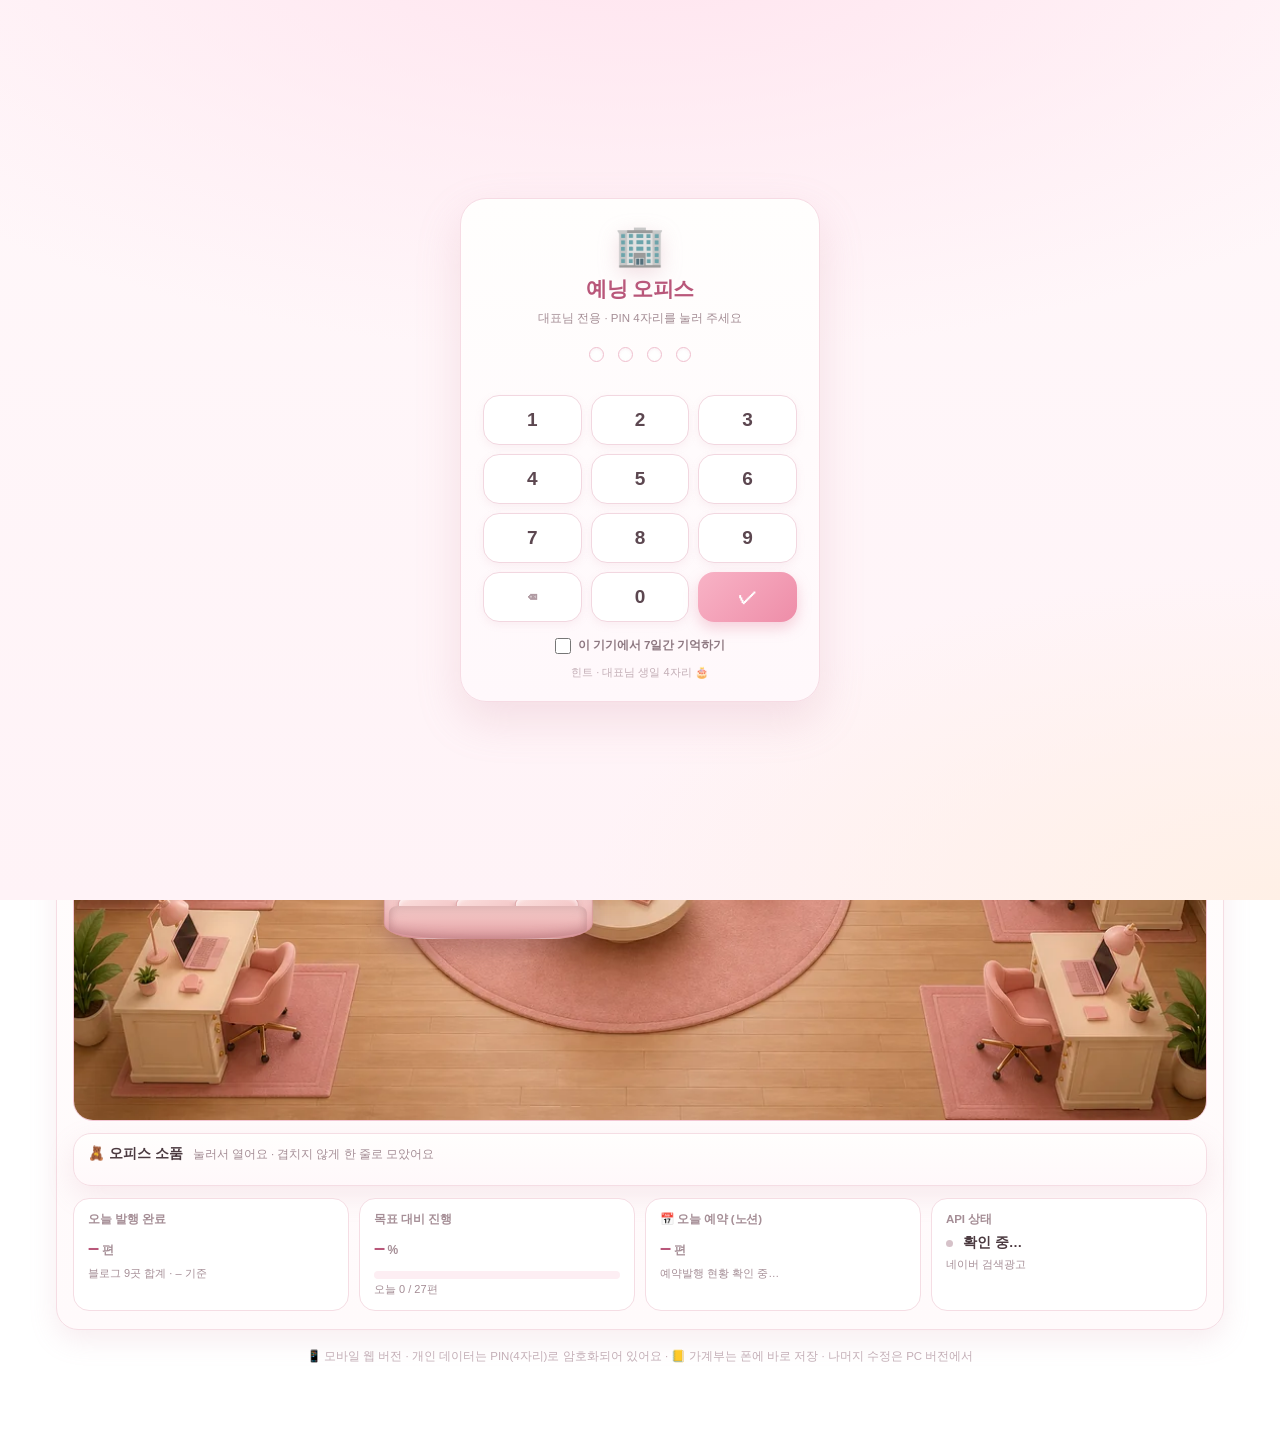
==== commit 24ee9622: "chore: 모바일 오피스 스냅샷 11-27 11:14" ====
--- a/index.html
+++ b/index.html
@@ -2531,7 +2531,7 @@
     </div>
 
     <div class="stage" id="stage">
-      <img src="assets/office_bg.webp?v=11270016" alt="예닝 오피스 배경">
+      <img src="assets/office_bg.webp?v=11271114" alt="예닝 오피스 배경">
       <div class="loungeaux" aria-hidden="true"><b></b><b></b><b></b></div>
     </div>
     <div class="desk-list" id="deskList"></div>
@@ -3862,7 +3862,7 @@
   </div>
 </div>
 
-<script src="assets/pin.js?v=11270016"></script>
+<script src="assets/pin.js?v=11271114"></script>
 <script>
 const $ = s => document.querySelector(s);
 const esc = s => String(s == null ? "" : s).replace(/[&<>"']/g, c =>
@@ -6167,7 +6167,7 @@
 
 function buildStage(){
   const stage = $("#stage");
-  let html = `<img src="assets/office_bg.webp?v=11270016" alt="예닝 오피스 배경">`;
+  let html = `<img src="assets/office_bg.webp?v=11271114" alt="예닝 오피스 배경">`;
   html += `<div class="loungeaux" aria-hidden="true"><b></b><b></b><b></b></div>`;   /* 🛋️ v2.5 보조 소파 */
   html += `<img class="sportmat" src="assets/avatars/spobriefing_mat.png" alt="⚾ 스포츠 데스크 매트">`;
   html += ceoCardHTML(OFFICE.boss, POS.ceo);
@@ -9761,7 +9761,7 @@
 };
 
 /* ============ 🚨 고소·저작권 주의 목록 (언론사·인물 포함 22개) ============
-   2026-11-25 예닝 님 지시 — 윤승아 추가.
+   2026-11-25 예닝 님 지시 — 윤승아 추가. */
 const WATCH_TERMS = [
   { label: "TV조선", keys: ["tv조선", "tv chosun", "tvchosun", "조선방송"] },
   { label: "채널A", keys: ["채널a", "channel a", "channela"] },
@@ -12667,8 +12667,8 @@
 }
 window.__v27Sub = v27Sub;
 </script>
-<script src="assets/budget-local.js?v=11270016"></script>
-<script src="assets/reels-local.js?v=11270016"></script>
-<script src="assets/mobile-patch.js?v=11270016"></script>
+<script src="assets/budget-local.js?v=11271114"></script>
+<script src="assets/reels-local.js?v=11271114"></script>
+<script src="assets/mobile-patch.js?v=11271114"></script>
 </body>
 </html>
